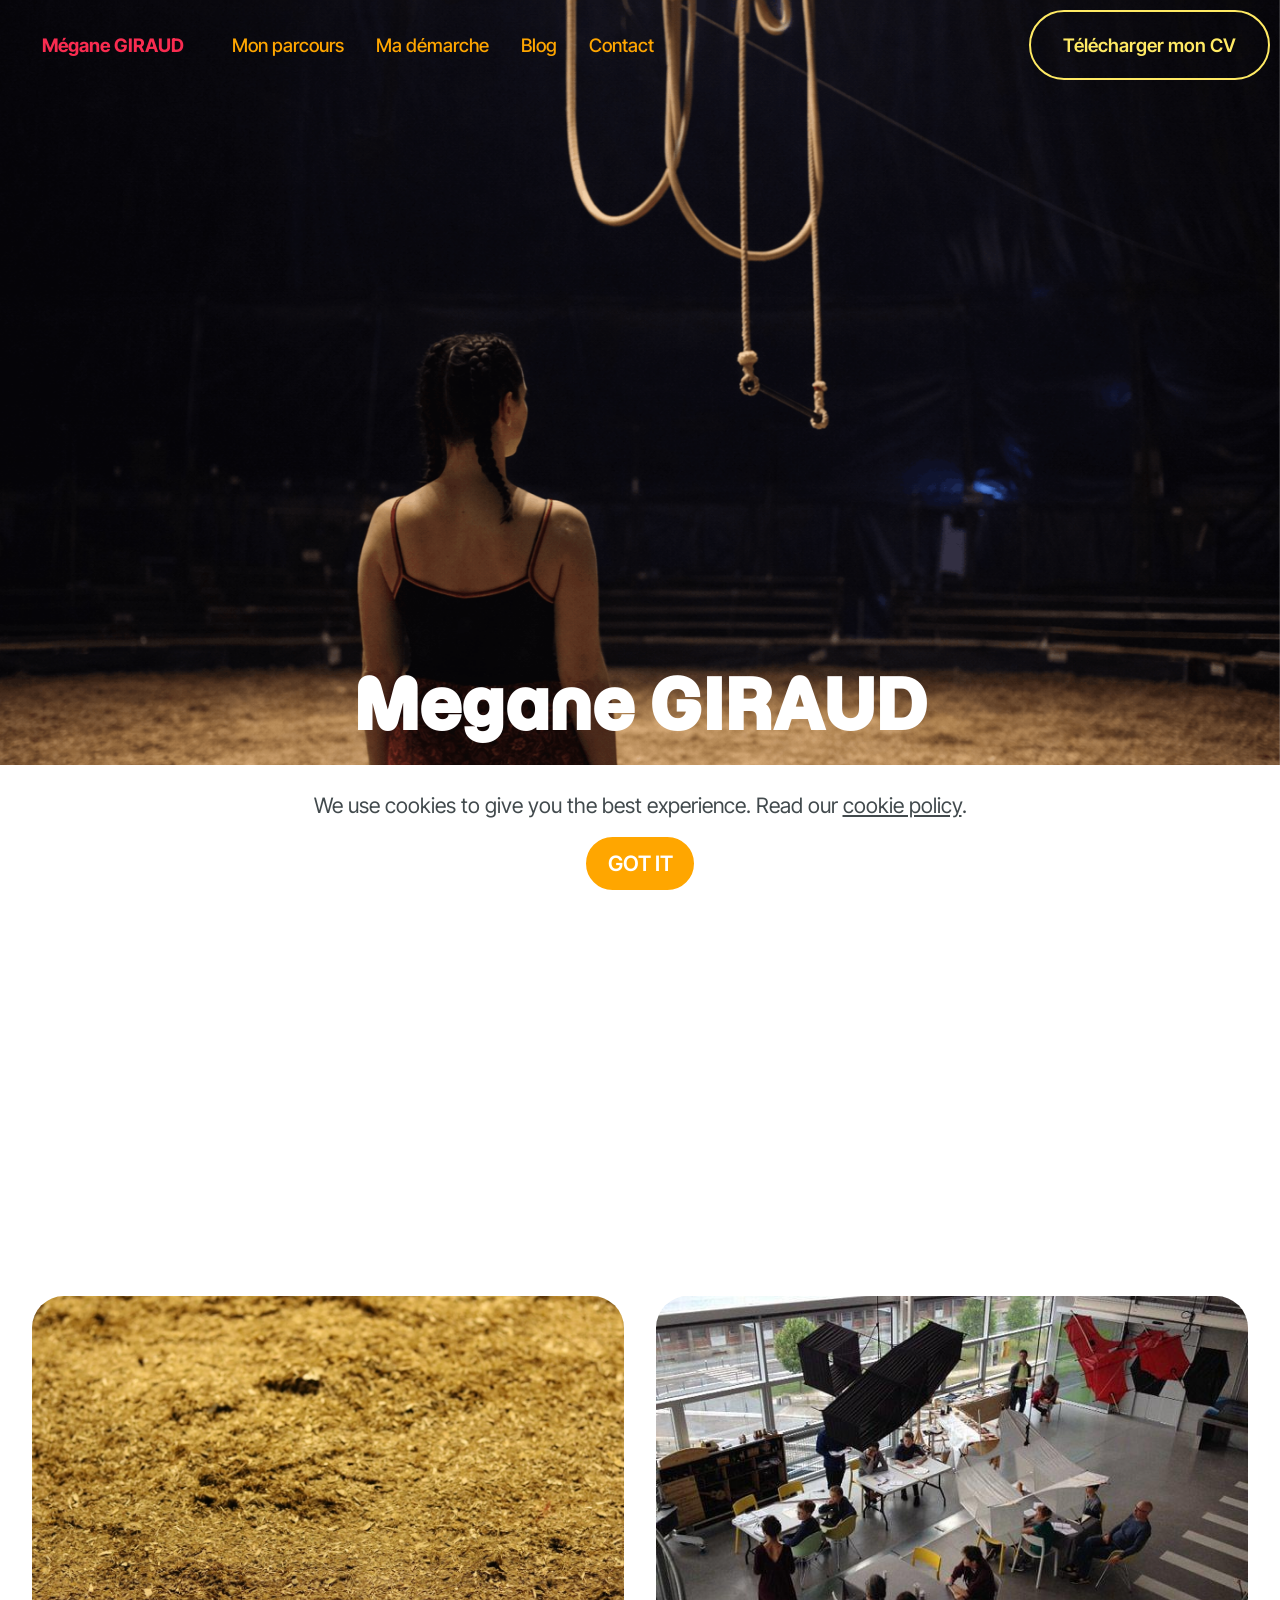
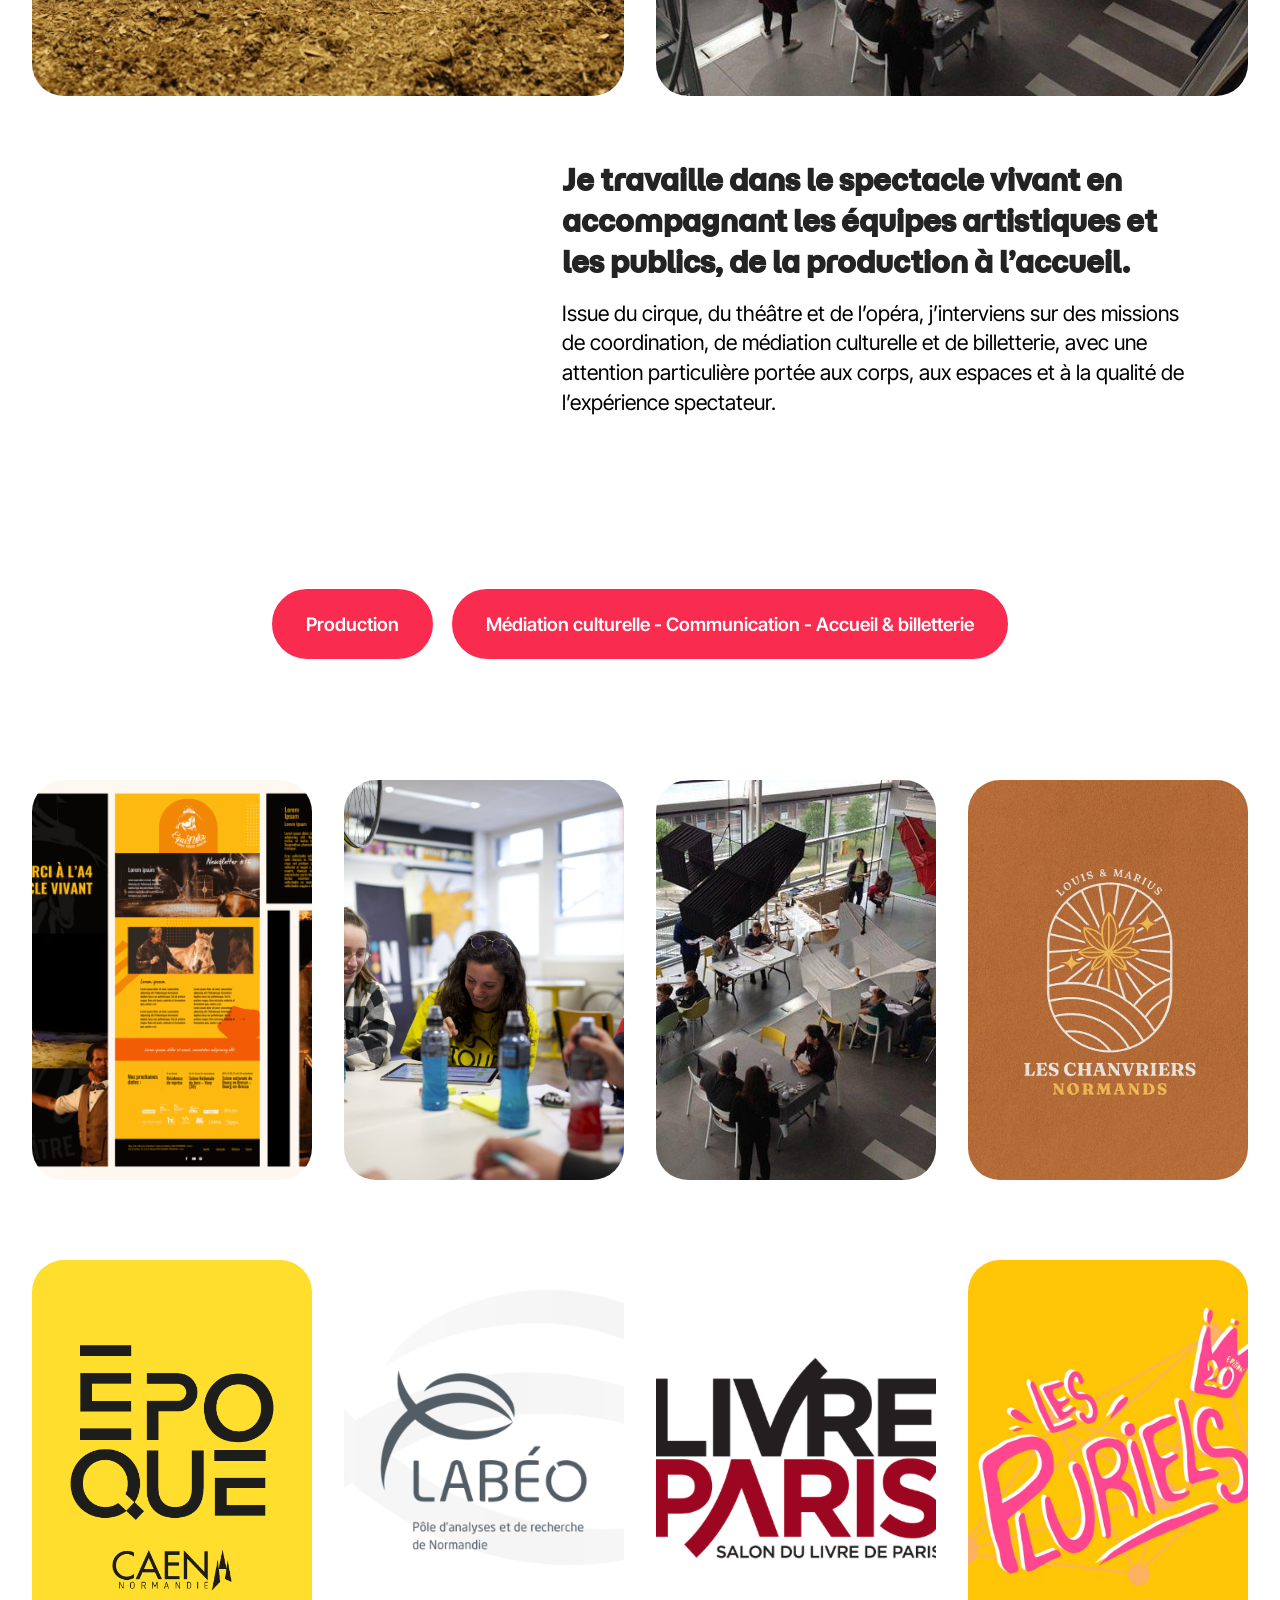
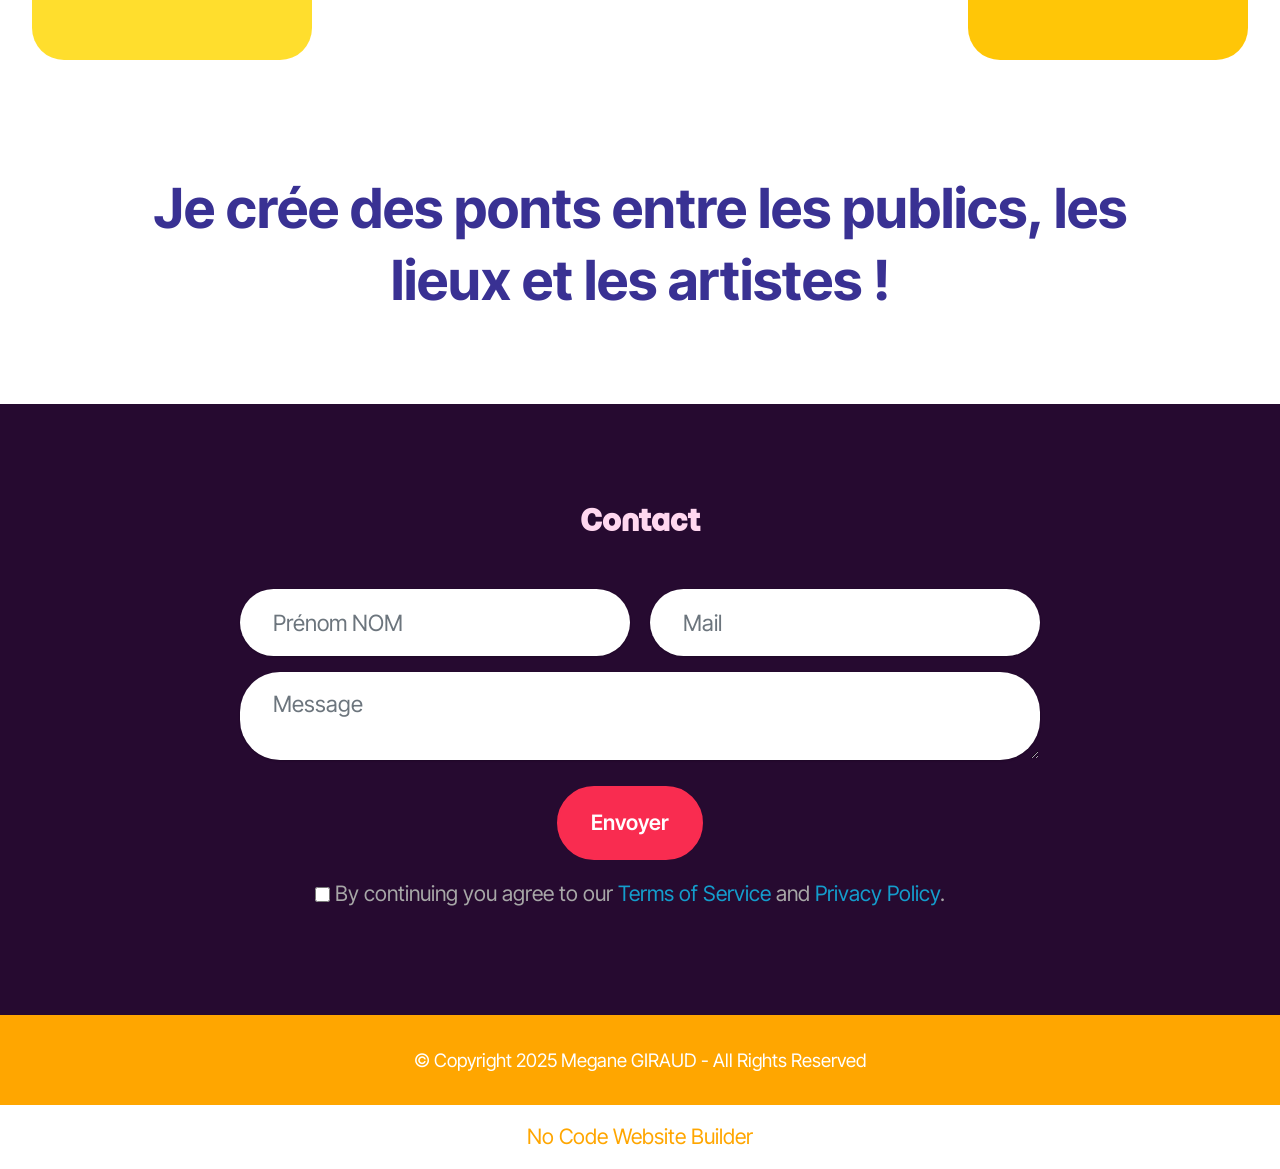
==== index.html @ 99cd446e "create github pages" ====
<!DOCTYPE html>
<html  >
<head>
  <!-- Site made with Mobirise Website Builder v5.9.17, https://mobirise.com -->
  <meta charset="UTF-8">
  <meta http-equiv="X-UA-Compatible" content="IE=edge">
  <meta name="generator" content="Mobirise v5.9.17, mobirise.com">
  <meta name="viewport" content="width=device-width, initial-scale=1, minimum-scale=1">
  <link rel="shortcut icon" href="assets/images/novacosmic-logo-128x128-1.png" type="image/x-icon">
  <meta name="description" content="">
  
  
  <title>Accueil</title>
  <link rel="stylesheet" href="assets/web/assets/mobirise-icons2/mobirise2.css">
  <link rel="stylesheet" href="assets/bootstrap/css/bootstrap.min.css">
  <link rel="stylesheet" href="assets/bootstrap/css/bootstrap-grid.min.css">
  <link rel="stylesheet" href="assets/bootstrap/css/bootstrap-reboot.min.css">
  <link rel="stylesheet" href="assets/parallax/jarallax.css">
  <link rel="stylesheet" href="assets/web/assets/gdpr-plugin/gdpr-styles.css">
  <link rel="stylesheet" href="assets/dropdown/css/style.css">
  <link rel="stylesheet" href="assets/theme/css/style.css">
  <link rel="preload" href="https://fonts.googleapis.com/css?family=Momo+Trust+Display:400&display=swap" as="style" onload="this.onload=null;this.rel='stylesheet'">
  <noscript><link rel="stylesheet" href="https://fonts.googleapis.com/css?family=Momo+Trust+Display:400&display=swap"></noscript>
  <link rel="preload" href="https://fonts.googleapis.com/css?family=Inter+Tight:100,200,300,400,500,600,700,800,900,100i,200i,300i,400i,500i,600i,700i,800i,900i&display=swap" as="style" onload="this.onload=null;this.rel='stylesheet'">
  <noscript><link rel="stylesheet" href="https://fonts.googleapis.com/css?family=Inter+Tight:100,200,300,400,500,600,700,800,900,100i,200i,300i,400i,500i,600i,700i,800i,900i&display=swap"></noscript>
  <link rel="preload" as="style" href="assets/mobirise/css/mbr-additional.css?v=ByBpxG"><link rel="stylesheet" href="assets/mobirise/css/mbr-additional.css?v=ByBpxG" type="text/css">

  
  
  
</head>
<body>
  
  <section data-bs-version="5.1" class="menu menu6 cid-v8RflWAhes" once="menu" id="menu06-1k">
	

	<nav class="navbar navbar-dropdown opacityScroll navbar-fixed-top navbar-expand-lg">
		<div class="container">
			<div class="navbar-brand">
				
				<span class="navbar-caption-wrap"><a class="navbar-caption text-secondary text-primary display-4" href="index.html">Mégane GIRAUD</a></span>
			</div>
			<button class="navbar-toggler" type="button" data-toggle="collapse" data-bs-toggle="collapse" data-target="#navbarSupportedContent" data-bs-target="#navbarSupportedContent" aria-controls="navbarNavAltMarkup" aria-expanded="false" aria-label="Toggle navigation">
				<div class="hamburger">
					<span></span>
					<span></span>
					<span></span>
					<span></span>
				</div>
			</button>
			<div class="collapse navbar-collapse opacityScroll" id="navbarSupportedContent">
				<ul class="navbar-nav nav-dropdown" data-app-modern-menu="true"><li class="nav-item"><a class="nav-link link text-primary display-4" href="page2.html">Mon parcours</a></li>
					<li class="nav-item">
						<a class="nav-link link text-primary display-4" href="page1.html" aria-expanded="false">Ma démarche</a>
					</li><li class="nav-item"><a class="nav-link link text-primary display-4" href="page4.html">Blog</a></li>
					<li class="nav-item">
						<a class="nav-link link text-primary display-4" href="index.html#form02-1c">Contact</a>
					</li></ul>
				
				<div class="navbar-buttons mbr-section-btn"><a class="btn btn-danger-outline display-4" href="assets/files/GIRAUD_MEGANE_CV-_.pdf" target="_blank">Télécharger mon CV</a></div>
			</div>
		</div>
	</nav>
</section>

<section data-bs-version="5.1" class="header16 cid-v2bgPXjnMu mbr-fullscreen mbr-parallax-background" id="header17-0">
  
  
  <div class="container-fluid">
    <div class="row">
      <div class="content-wrap col-12 col-md-12">
        <h1 class="mbr-section-title mbr-fonts-style mbr-white mb-4 display-1">
          <strong><br>Megane GIRAUD</strong></h1>
        
        <p class="mbr-fonts-style mbr-text mbr-white mb-4 display-7">Médiatrice culturelle - Production - Accueil &amp; Billetterie</p>
        
      </div>
    </div>
  </div>
</section>

<section data-bs-version="5.1" class="gallery08 cid-v2boqjBeDU" id="gallery08-1">
  


  <div class="container-fluid gallery-wrapper">

    <div class="ticker-wrap">
      <div class="ticker">
        <div class="ticker__item display-1" data-word="Spectacle vivant">Dream • Create • Inspire
        </div>
      </div>
    </div>

    <div class="ticker-wrap">
      <div class="ticker ticker__center">
        <div class="ticker__item display-1" data-word="Cirque - Danse - Théâtre">From idea to reality • Start small
        </div>
      </div>
    </div>

    <div class="ticker-wrap">
      <div class="ticker ticker__end">
        <div class="ticker__item display-1" data-word="Patrimoine - Livre">Be fearless • Start now!
        </div>
      </div>
    </div>
  </div>
</section>

<section data-bs-version="5.1" class="start article01 cid-v8R1z49Yv1 mbr-fullscreen" id="article01-15">
	

	
	
	<div class="container">
		<div class="row justify-content-center">
			<div class="card col-md-12 col-lg-12">
				<div class="card-wrapper">
					<div class="row">
						<div class="image-wrapper col-12 col-sm-6 justify-content-center">
							<img src="assets/images/img-3951-1256x837.jpg" alt="Mobirise Website Builder">
						</div>
						<div class="image-wrapper col-12 col-sm-6 justify-content-center">
							<img src="assets/images/dome-mediation-numerique-textile-megane-giraud-3-640x480.jpg" alt="Mobirise Website Builder">
						</div>
					</div>

					<div class="card-box align-left mb-3 card-content-text">
						<h4 class="card-title mbr-fonts-style mbr-white mb-0 display-5"><strong>Je travaille dans le spectacle vivant en accompagnant les équipes artistiques et les publics, de la production à l’accueil.</strong></h4>
						<p class="mbr-text mbr-fonts-style mt-3 mb-0 display-7">Issue du cirque, du théâtre et de l’opéra, j’interviens sur des missions de coordination, de médiation culturelle et de billetterie, avec une attention particulière portée aux corps, aux espaces et à la qualité de l’expérience spectateur.</p>
						
					</div>
				</div>
			</div>
		</div>
	</div>
</section>

<section data-bs-version="5.1" class="article16 cid-v8R3oNXGW5" id="article16-19">
    
    <div class="container-fluid">
        <div class="row justify-content-center">
            <div class="col-md-12 col-lg-10">
                <div class="mbr-section-btn align-center"><a class="btn btn-secondary display-4" href="index.html#clients01-8">Production</a>  <a class="btn btn-secondary display-4" href="index.html#clients01-17">Médiation culturelle - Communication - Accueil &amp; billetterie</a></div>
            </div>
        </div>
    </div>
</section>

<section data-bs-version="5.1" class="clients1 cid-v8R2Uajqz5" id="clients01-17">
  

  
  
  <div class="container-fluid">
    <div class="row justify-content-center mb-5">
      
    </div>
    <div class="row justify-content-center">
      <div class="col-sm-6 card col-lg-3">
        <div class="card-wrap card1">
          <div class="content-wrap">
            <div class="mbr-section-btn card-btn align-center"><a class="btn btn-white display-7" href="page2.html#features038-1t">Cie EquiNote</a></div>
          </div>
        </div>
      </div>

      <div class="col-sm-6 card col-lg-3">
        <div class="card-wrap card2">
          <div class="content-wrap">
            <div class="mbr-section-btn card-btn align-center"><a class="btn btn-white display-7" href="page2.html#features038-1t">Nomado - Tsunagaru</a></div>
          </div>
        </div>
      </div>

      <div class="col-sm-6 card col-lg-3">
        <div class="card-wrap card3">
          <div class="content-wrap">
            <div class="mbr-section-btn card-btn align-center"><a class="btn btn-white display-7" href="page2.html#features038-1t">T-shirt - Dôme</a></div>
          </div>
        </div>
      </div>

      <div class="col-sm-6 card col-lg-3">
        <div class="card-wrap card4">
          <div class="content-wrap">
            <div class="mbr-section-btn card-btn align-center"><a class="btn btn-white display-7" href="page3.html#header15-22">Les Chanvriers Normands</a></div>
          </div>
        </div>
      </div>
    </div>
  </div>
</section>

<section data-bs-version="5.1" class="clients1 cid-v8S7GMNAjk" id="clients01-1z">
  

  
  
  <div class="container-fluid">
    <div class="row justify-content-center mb-5">
      
    </div>
    <div class="row justify-content-center">
      <div class="col-sm-6 card col-lg-3">
        <div class="card-wrap card1">
          <div class="content-wrap">
            <div class="mbr-section-btn card-btn align-center"><a class="btn btn-white display-7" href="page3.html">Salon du livre Epoque</a></div>
          </div>
        </div>
      </div>

      <div class="col-sm-6 card col-lg-3">
        <div class="card-wrap card2">
          <div class="content-wrap">
            <div class="mbr-section-btn card-btn align-center"><a class="btn btn-white display-7" href="page3.html#header15-22">LABEO</a></div>
          </div>
        </div>
      </div>

      <div class="col-sm-6 card col-lg-3">
        <div class="card-wrap card3">
          <div class="content-wrap">
            <div class="mbr-section-btn card-btn align-center"><a class="btn btn-white display-7" href="page3.html#header15-22">Livre Paris</a></div>
          </div>
        </div>
      </div>

      <div class="col-sm-6 card col-lg-3">
        <div class="card-wrap card4">
          <div class="content-wrap">
            <div class="mbr-section-btn card-btn align-center"><a class="btn btn-white display-7" href="page2.html#features038-1t">Les Pluriels</a></div>
          </div>
        </div>
      </div>
    </div>
  </div>
</section>

<section data-bs-version="5.1" class="article14 cid-v2br04fzFF" id="article14-a">
    
    <div class="container">
        <div class="row justify-content-center">
            <div class="col-md-12 col-lg-10">
                <h3 class="mbr-section-title mbr-fonts-style display-2">
                    <strong>Je crée des ponts entre les publics, les lieux et les artistes !</strong></h3>
                
            </div>
        </div>
    </div>
</section>

<section data-bs-version="5.1" class="form5 cid-v8R5cuqLW9" id="form02-1c">
    
    
    <div class="container">
        <div class="row justify-content-center">
            <div class="col-12 content-head">
                <div class="mbr-section-head mb-5">
                    <h3 class="mbr-section-title mbr-fonts-style align-center mb-0 display-5">
                        <strong>Contact</strong></h3>
                    
                </div>
            </div>
        </div>
        <div class="row justify-content-center">
            <div class="col-lg-8 mx-auto mbr-form" data-form-type="formoid">
                <form action="https://mobirise.eu/" method="POST" class="mbr-form form-with-styler" data-form-title="Form Name"><input type="hidden" name="email" data-form-email="true" value="EUFzS6//P+Qi9DSxtTiVU1e164kdCQkDAULt6yHuUvsXlSpZD6BOUvwFjZyUn7q7nh1+dpGzL1BXwD99Kp7sonml+Oi9ivQq9ekNvfpphWBVI0xDXO71Ou1/sCcHvUCD.3mhboBy9iUEHsEM/Q2avot+IrSGcRmrYg0SwPEfhRbIkuDMaqVxDo+bMpEtnZiPiBXbdlQBmETIAVkifEG5FeKw7e2QiEQqcNvMswW7nIt2ICJx/MeRRVJl2rWnv/mLb">
                    <div class="row">
                        <div hidden="hidden" data-form-alert="" class="alert alert-success col-12">Votre message s'est envoyé avec succès !</div>
                        <div hidden="hidden" data-form-alert-danger="" class="alert alert-danger col-12">
                            Oops...! some problem!
                        </div>
                    </div>
                    <div class="dragArea row">
                        <div class="col-md col-sm-12 form-group mb-3" data-for="name">
                            <input type="text" name="name" placeholder="Prénom NOM" data-form-field="name" class="form-control" value="" id="name-form02-1c">
                        </div>
                        <div class="col-md col-sm-12 form-group mb-3" data-for="email">
                            <input type="email" name="email" placeholder="Mail" data-form-field="email" class="form-control" value="" id="email-form02-1c">
                        </div>
                        
                        <div class="col-12 form-group mb-3" data-for="textarea">
                            <textarea name="textarea" placeholder="Message" data-form-field="textarea" class="form-control" id="textarea-form02-1c"></textarea>
                        </div>
                        <div class="col-lg-12 col-md-12 col-sm-12 align-center mbr-section-btn"><button type="submit" class="btn btn-secondary display-7">Envoyer</button></div>
                    </div>
                <span class="gdpr-block">
<label>
<span class="textGDPR display-7" style="color: #a7a7a7"><input type="checkbox" name="gdpr" id="gdpr-form02-1c" required="">By continuing you agree to our <a style="color: #149dcc; text-decoration: none;" href="terms.html">Terms of Service</a> and <a style="color: #149dcc; text-decoration: none;" href="policy.html">Privacy Policy</a>.</span>
</label>
</span></form>
            </div>
        </div>
    </div>
</section>

<section data-bs-version="5.1" class="footer4 cid-v8Rfif6iIU" once="footers" id="footer04-1j">

    

    

    <div class="container">
        <div class="media-container-row align-center mbr-white">
            <div class="col-12">
                <p class="mbr-text mb-0 mbr-fonts-style display-4">
                    © Copyright 2025 Megane GIRAUD - All Rights Reserved
                </p>
            </div>
        </div>
    </div>
</section><section class="display-7" style="padding: 0;align-items: center;justify-content: center;flex-wrap: wrap;    align-content: center;display: flex;position: relative;height: 4rem;"><a href="https://mobiri.se/152356" style="flex: 1 1;height: 4rem;position: absolute;width: 100%;z-index: 1;"><img alt="" style="height: 4rem;" src="[data-uri]"></a><p style="margin: 0;text-align: center;" class="display-7">&#8204;</p><a style="z-index:1" href="https://mobirise.com/builder/no-code-website-builder.html">No Code Website Builder</a></section><script src="assets/bootstrap/js/bootstrap.bundle.min.js"></script>  <script src="assets/parallax/jarallax.js"></script>  <script src="assets/web/assets/cookies-alert-plugin/cookies-alert-core.js"></script>  <script src="assets/web/assets/cookies-alert-plugin/cookies-alert-script.js"></script>  <script src="assets/smoothscroll/smooth-scroll.js"></script>  <script src="assets/ytplayer/index.js"></script>  <script src="assets/dropdown/js/navbar-dropdown.js"></script>  <script src="assets/theme/js/script.js"></script>  <script src="assets/formoid/formoid.min.js"></script>  
  
  
<input name="cookieData" type="hidden" data-cookie-cookiesAlertType='false' data-cookie-customDialogSelector='null' data-cookie-colorText='#424a4d' data-cookie-colorBg='rgb(255, 255, 255)' data-cookie-opacityOverlay='0' data-cookie-bgOpacity='100' data-cookie-textButton='GOT IT' data-cookie-rejectText='REJECT' data-cookie-colorButton='#ffa600' data-cookie-rejectColor='#ffffff' data-cookie-colorLink='#424a4d' data-cookie-underlineLink='true' data-cookie-text="We use cookies to give you the best experience. Read our <a href='privacy.html'>cookie policy</a>.">
  </body>
</html>
---- assets/web/assets/mobirise-icons2/mobirise2.css ----
@font-face {
  font-family: 'Moririse2';
  font-display: swap;
  src:  url('mobirise2.eot?f2bix4');
  src:  url('mobirise2.eot?f2bix4#iefix') format('embedded-opentype'),
    url('mobirise2.ttf?f2bix4') format('truetype'),
    url('mobirise2.woff?f2bix4') format('woff'),
    url('mobirise2.svg?f2bix4#mobirise2') format('svg');
  font-weight: normal;
  font-style: normal;
}

[class^="mobi-"], [class*=" mobi-"] {
  /* use !important to prevent issues with browser extensions that change fonts */
  font-family: 'Moririse2' !important;
  speak: none;
  font-style: normal;
  font-weight: normal;
  font-variant: normal;
  text-transform: none;
  line-height: 1;

  /* Better Font Rendering =========== */
  -webkit-font-smoothing: antialiased;
  -moz-osx-font-smoothing: grayscale;
}

.mobi-mbri-add-submenu:before {
  content: "\e900";
}
.mobi-mbri-alert:before {
  content: "\e901";
}
.mobi-mbri-align-center:before {
  content: "\e902";
}
.mobi-mbri-align-justify:before {
  content: "\e903";
}
.mobi-mbri-align-left:before {
  content: "\e904";
}
.mobi-mbri-align-right:before {
  content: "\e905";
}
.mobi-mbri-android:before {
  content: "\e906";
}
.mobi-mbri-apple:before {
  content: "\e907";
}
.mobi-mbri-arrow-down:before {
  content: "\e908";
}
.mobi-mbri-arrow-next:before {
  content: "\e909";
}
.mobi-mbri-arrow-prev:before {
  content: "\e90a";
}
.mobi-mbri-arrow-up:before {
  content: "\e90b";
}
.mobi-mbri-bold:before {
  content: "\e90c";
}
.mobi-mbri-bookmark:before {
  content: "\e90d";
}
.mobi-mbri-bootstrap:before {
  content: "\e90e";
}
.mobi-mbri-briefcase:before {
  content: "\e90f";
}
.mobi-mbri-browse:before {
  content: "\e910";
}
.mobi-mbri-bulleted-list:before {
  content: "\e911";
}
.mobi-mbri-calendar:before {
  content: "\e912";
}
.mobi-mbri-camera:before {
  content: "\e913";
}
.mobi-mbri-cart-add:before {
  content: "\e914";
}
.mobi-mbri-cart-full:before {
  content: "\e915";
}
.mobi-mbri-cash:before {
  content: "\e916";
}
.mobi-mbri-change-style:before {
  content: "\e917";
}
.mobi-mbri-chat:before {
  content: "\e918";
}
.mobi-mbri-clock:before {
  content: "\e919";
}
.mobi-mbri-close:before {
  content: "\e91a";
}
.mobi-mbri-cloud:before {
  content: "\e91b";
}
.mobi-mbri-code:before {
  content: "\e91c";
}
.mobi-mbri-contact-form:before {
  content: "\e91d";
}
.mobi-mbri-credit-card:before {
  content: "\e91e";
}
.mobi-mbri-cursor-click:before {
  content: "\e91f";
}
.mobi-mbri-cust-feedback:before {
  content: "\e920";
}
.mobi-mbri-database:before {
  content: "\e921";
}
.mobi-mbri-delivery:before {
  content: "\e922";
}
.mobi-mbri-desktop:before {
  content: "\e923";
}
.mobi-mbri-devices:before {
  content: "\e924";
}
.mobi-mbri-down:before {
  content: "\e925";
}
.mobi-mbri-download-2:before {
  content: "\e926";
}
.mobi-mbri-download:before {
  content: "\e927";
}
.mobi-mbri-drag-n-drop-2:before {
  content: "\e928";
}
.mobi-mbri-drag-n-drop:before {
  content: "\e929";
}
.mobi-mbri-edit-2:before {
  content: "\e92a";
}
.mobi-mbri-edit:before {
  content: "\e92b";
}
.mobi-mbri-error:before {
  content: "\e92c";
}
.mobi-mbri-extension:before {
  content: "\e92d";
}
.mobi-mbri-features:before {
  content: "\e92e";
}
.mobi-mbri-file:before {
  content: "\e92f";
}
.mobi-mbri-flag:before {
  content: "\e930";
}
.mobi-mbri-folder:before {
  content: "\e931";
}
.mobi-mbri-gift:before {
  content: "\e932";
}
.mobi-mbri-github:before {
  content: "\e933";
}
.mobi-mbri-globe-2:before {
  content: "\e934";
}
.mobi-mbri-globe:before {
  content: "\e935";
}
.mobi-mbri-growing-chart:before {
  content: "\e936";
}
.mobi-mbri-hearth:before {
  content: "\e937";
}
.mobi-mbri-help:before {
  content: "\e938";
}
.mobi-mbri-home:before {
  content: "\e939";
}
.mobi-mbri-hot-cup:before {
  content: "\e93a";
}
.mobi-mbri-idea:before {
  content: "\e93b";
}
.mobi-mbri-image-gallery:before {
  content: "\e93c";
}
.mobi-mbri-image-slider:before {
  content: "\e93d";
}
.mobi-mbri-info:before {
  content: "\e93e";
}
.mobi-mbri-italic:before {
  content: "\e93f";
}
.mobi-mbri-key:before {
  content: "\e940";
}
.mobi-mbri-laptop:before {
  content: "\e941";
}
.mobi-mbri-layers:before {
  content: "\e942";
}
.mobi-mbri-left-right:before {
  content: "\e943";
}
.mobi-mbri-left:before {
  content: "\e944";
}
.mobi-mbri-letter:before {
  content: "\e945";
}
.mobi-mbri-like:before {
  content: "\e946";
}
.mobi-mbri-link:before {
  content: "\e947";
}
.mobi-mbri-lock:before {
  content: "\e948";
}
.mobi-mbri-login:before {
  content: "\e949";
}
.mobi-mbri-logout:before {
  content: "\e94a";
}
.mobi-mbri-magic-stick:before {
  content: "\e94b";
}
.mobi-mbri-map-pin:before {
  content: "\e94c";
}
.mobi-mbri-menu:before {
  content: "\e94d";
}
.mobi-mbri-mobile-2:before {
  content: "\e94e";
}
.mobi-mbri-mobile-horizontal:before {
  content: "\e94f";
}
.mobi-mbri-mobile:before {
  content: "\e950";
}
.mobi-mbri-mobirise:before {
  content: "\e951";
}
.mobi-mbri-more-horizontal:before {
  content: "\e952";
}
.mobi-mbri-more-vertical:before {
  content: "\e953";
}
.mobi-mbri-music:before {
  content: "\e954";
}
.mobi-mbri-new-file:before {
  content: "\e955";
}
.mobi-mbri-numbered-list:before {
  content: "\e956";
}
.mobi-mbri-opened-folder:before {
  content: "\e957";
}
.mobi-mbri-pages:before {
  content: "\e958";
}
.mobi-mbri-paper-plane:before {
  content: "\e959";
}
.mobi-mbri-paperclip:before {
  content: "\e95a";
}
.mobi-mbri-phone:before {
  content: "\e95b";
}
.mobi-mbri-photo:before {
  content: "\e95c";
}
.mobi-mbri-photos:before {
  content: "\e95d";
}
.mobi-mbri-pin:before {
  content: "\e95e";
}
.mobi-mbri-play:before {
  content: "\e95f";
}
.mobi-mbri-plus:before {
  content: "\e960";
}
.mobi-mbri-preview:before {
  content: "\e961";
}
.mobi-mbri-print:before {
  content: "\e962";
}
.mobi-mbri-protect:before {
  content: "\e963";
}
.mobi-mbri-question:before {
  content: "\e964";
}
.mobi-mbri-quote-left:before {
  content: "\e965";
}
.mobi-mbri-quote-right:before {
  content: "\e966";
}
.mobi-mbri-redo:before {
  content: "\e967";
}
.mobi-mbri-refresh:before {
  content: "\e968";
}
.mobi-mbri-responsive-2:before {
  content: "\e969";
}
.mobi-mbri-responsive:before {
  content: "\e96a";
}
.mobi-mbri-right:before {
  content: "\e96b";
}
.mobi-mbri-rocket:before {
  content: "\e96c";
}
.mobi-mbri-sad-face:before {
  content: "\e96d";
}
.mobi-mbri-sale:before {
  content: "\e96e";
}
.mobi-mbri-save:before {
  content: "\e96f";
}
.mobi-mbri-search:before {
  content: "\e970";
}
.mobi-mbri-setting-2:before {
  content: "\e971";
}
.mobi-mbri-setting-3:before {
  content: "\e972";
}
.mobi-mbri-setting:before {
  content: "\e973";
}
.mobi-mbri-share:before {
  content: "\e974";
}
.mobi-mbri-shopping-bag:before {
  content: "\e975";
}
.mobi-mbri-shopping-basket:before {
  content: "\e976";
}
.mobi-mbri-shopping-cart:before {
  content: "\e977";
}
.mobi-mbri-sites:before {
  content: "\e978";
}
.mobi-mbri-smile-face:before {
  content: "\e979";
}
.mobi-mbri-speed:before {
  content: "\e97a";
}
.mobi-mbri-star:before {
  content: "\e97b";
}
.mobi-mbri-success:before {
  content: "\e97c";
}
.mobi-mbri-sun:before {
  content: "\e97d";
}
.mobi-mbri-sun2:before {
  content: "\e97e";
}
.mobi-mbri-tablet-vertical:before {
  content: "\e97f";
}
.mobi-mbri-tablet:before {
  content: "\e980";
}
.mobi-mbri-target:before {
  content: "\e981";
}
.mobi-mbri-timer:before {
  content: "\e982";
}
.mobi-mbri-to-ftp:before {
  content: "\e983";
}
.mobi-mbri-to-local-drive:before {
  content: "\e984";
}
.mobi-mbri-touch-swipe:before {
  content: "\e985";
}
.mobi-mbri-touch:before {
  content: "\e986";
}
.mobi-mbri-trash:before {
  content: "\e987";
}
.mobi-mbri-underline:before {
  content: "\e988";
}
.mobi-mbri-undo:before {
  content: "\e989";
}
.mobi-mbri-unlink:before {
  content: "\e98a";
}
.mobi-mbri-unlock:before {
  content: "\e98b";
}
.mobi-mbri-up-down:before {
  content: "\e98c";
}
.mobi-mbri-up:before {
  content: "\e98d";
}
.mobi-mbri-update:before {
  content: "\e98e";
}
.mobi-mbri-upload-2:before {
  content: "\e98f";
}
.mobi-mbri-upload:before {
  content: "\e990";
}
.mobi-mbri-user-2:before {
  content: "\e991";
}
.mobi-mbri-user:before {
  content: "\e992";
}
.mobi-mbri-users:before {
  content: "\e993";
}
.mobi-mbri-video-play:before {
  content: "\e994";
}
.mobi-mbri-video:before {
  content: "\e995";
}
.mobi-mbri-watch:before {
  content: "\e996";
}
.mobi-mbri-website-theme-2:before {
  content: "\e997";
}
.mobi-mbri-website-theme:before {
  content: "\e998";
}
.mobi-mbri-wifi:before {
  content: "\e999";
}
.mobi-mbri-windows:before {
  content: "\e99a";
}
.mobi-mbri-zoom-in:before {
  content: "\e99b";
}
.mobi-mbri-zoom-out:before {
  content: "\e99c";
}
---- assets/parallax/jarallax.css ----
.jarallax {
    position: relative;
    z-index: 0;
}
.jarallax > .jarallax-img {
    position: absolute;
    object-fit: cover;
    /* support for plugin https://github.com/bfred-it/object-fit-images */
    font-family: 'object-fit: cover;';
    top: 0;
    left: 0;
    width: 100%;
    height: 100%;
    z-index: -1;
}
---- assets/web/assets/gdpr-plugin/gdpr-styles.css ----
.gdpr-block {
    padding: 10px;
    font-size: 14px;
    display: block;
    width: 100%;
    text-align: center;
}
.gdpr-block.covert {
	display: none;
}
.textGDPR {
    position: relative;
}
.gdpr-block label span.textGDPR input[name='gdpr']{
    width: 15px;
    height: 15px;
    margin: 0;
    position: absolute;
    top: 3px;
    left: -20px;
}
.gdpr-block label {
    color: #a7a7a7;
    vertical-align: middle;
    user-select: none;
    margin-bottom: 0;
}
---- assets/dropdown/css/style.css ----
.navbar-dropdown {
  left: 0;
  padding: 0;
  position: absolute;
  right: 0;
  top: 0;
  transition: all 0.45s ease;
  z-index: 1030;
  background: #282828; }
  .navbar-dropdown .navbar-logo {
    margin-right: 0.8rem;
    transition: margin 0.3s ease-in-out;
    vertical-align: middle; }
    .navbar-dropdown .navbar-logo img {
      height: 3.125rem;
      transition: all 0.3s ease-in-out; }
    .navbar-dropdown .navbar-logo.mbr-iconfont {
      font-size: 3.125rem;
      line-height: 3.125rem; }
  .navbar-dropdown .navbar-caption {
    font-weight: 700;
    white-space: normal;
    vertical-align: -4px;
    line-height: 3.125rem !important; }
    .navbar-dropdown .navbar-caption, .navbar-dropdown .navbar-caption:hover {
      color: inherit;
      text-decoration: none; }
  .navbar-dropdown .mbr-iconfont + .navbar-caption {
    vertical-align: -1px; }
  .navbar-dropdown.navbar-fixed-top {
    position: fixed; }
  .navbar-dropdown .navbar-brand span {
    vertical-align: -4px; }
  .navbar-dropdown.bg-color.transparent {
    background: none; }
  .navbar-dropdown.navbar-short .navbar-brand {
    padding: 0.625rem 0; }
    .navbar-dropdown.navbar-short .navbar-brand span {
      vertical-align: -1px; }
  .navbar-dropdown.navbar-short .navbar-caption {
    line-height: 2.375rem !important;
    vertical-align: -2px; }
  .navbar-dropdown.navbar-short .navbar-logo {
    margin-right: 0.5rem; }
    .navbar-dropdown.navbar-short .navbar-logo img {
      height: 2.375rem; }
    .navbar-dropdown.navbar-short .navbar-logo.mbr-iconfont {
      font-size: 2.375rem;
      line-height: 2.375rem; }
  .navbar-dropdown.navbar-short .mbr-table-cell {
    height: 3.625rem; }
  .navbar-dropdown .navbar-close {
    left: 0.6875rem;
    position: fixed;
    top: 0.75rem;
    z-index: 1000; }
  .navbar-dropdown .hamburger-icon {
    content: "";
    display: inline-block;
    vertical-align: middle;
    width: 16px;
    -webkit-box-shadow: 0 -6px 0 1px #282828,0 0 0 1px #282828,0 6px 0 1px #282828;
    -moz-box-shadow: 0 -6px 0 1px #282828,0 0 0 1px #282828,0 6px 0 1px #282828;
    box-shadow: 0 -6px 0 1px #282828,0 0 0 1px #282828,0 6px 0 1px #282828; }

.dropdown-menu .dropdown-toggle[data-toggle="dropdown-submenu"]::after {
  border-bottom: 0.35em solid transparent;
  border-left: 0.35em solid;
  border-right: 0;
  border-top: 0.35em solid transparent;
  margin-left: 0.3rem; }

.dropdown-menu .dropdown-item:focus {
  outline: 0; }

.nav-dropdown {
  font-size: 0.75rem;
  font-weight: 500;
  height: auto !important; }
  .nav-dropdown .nav-btn {
    padding-left: 1rem; }
  .nav-dropdown .link {
    margin: .667em 1.667em;
    font-weight: 500;
    padding: 0;
    transition: color .2s ease-in-out; }
    .nav-dropdown .link.dropdown-toggle {
      margin-right: 2.583em; }
      .nav-dropdown .link.dropdown-toggle::after {
        margin-left: .25rem;
        border-top: 0.35em solid;
        border-right: 0.35em solid transparent;
        border-left: 0.35em solid transparent;
        border-bottom: 0; }
      .nav-dropdown .link.dropdown-toggle[aria-expanded="true"] {
        margin: 0;
        padding: 0.667em 3.263em  0.667em 1.667em; }
  .nav-dropdown .link::after,
  .nav-dropdown .dropdown-item::after {
    color: inherit; }
  .nav-dropdown .btn {
    font-size: 0.75rem;
    font-weight: 700;
    letter-spacing: 0;
    margin-bottom: 0;
    padding-left: 1.25rem;
    padding-right: 1.25rem; }
  .nav-dropdown .dropdown-menu {
    border-radius: 0;
    border: 0;
    left: 0;
    margin: 0;
    padding-bottom: 1.25rem;
    padding-top: 1.25rem;
    position: relative; }
  .nav-dropdown .dropdown-submenu {
    margin-left: 0.125rem;
    top: 0; }
  .nav-dropdown .dropdown-item {
    font-weight: 500;
    line-height: 2;
    padding: 0.3846em 4.615em 0.3846em 1.5385em;
    position: relative;
    transition: color .2s ease-in-out, background-color .2s ease-in-out; }
    .nav-dropdown .dropdown-item::after {
      margin-top: -0.3077em;
      position: absolute;
      right: 1.1538em;
      top: 50%; }
    .nav-dropdown .dropdown-item:focus, .nav-dropdown .dropdown-item:hover {
      background: none; }

@media (max-width: 767px) {
  .nav-dropdown.navbar-toggleable-sm {
    bottom: 0;
    display: none;
    left: 0;
    overflow-x: hidden;
    position: fixed;
    top: 0;
    transform: translateX(-100%);
    -ms-transform: translateX(-100%);
    -webkit-transform: translateX(-100%);
    width: 18.75rem;
    z-index: 999; } }
.nav-dropdown.navbar-toggleable-xl {
  bottom: 0;
  display: none;
  left: 0;
  overflow-x: hidden;
  position: fixed;
  top: 0;
  transform: translateX(-100%);
  -ms-transform: translateX(-100%);
  -webkit-transform: translateX(-100%);
  width: 18.75rem;
  z-index: 999; }

.nav-dropdown-sm {
  display: block !important;
  overflow-x: hidden;
  overflow: auto;
  padding-top: 3.875rem; }
  .nav-dropdown-sm::after {
    content: "";
    display: block;
    height: 3rem;
    width: 100%; }
  .nav-dropdown-sm.collapse.in ~ .navbar-close {
    display: block !important; }
  .nav-dropdown-sm.collapsing, .nav-dropdown-sm.collapse.in {
    transform: translateX(0);
    -ms-transform: translateX(0);
    -webkit-transform: translateX(0);
    transition: all 0.25s ease-out;
    -webkit-transition: all 0.25s ease-out;
    background: #282828; }
  .nav-dropdown-sm.collapsing[aria-expanded="false"] {
    transform: translateX(-100%);
    -ms-transform: translateX(-100%);
    -webkit-transform: translateX(-100%); }
  .nav-dropdown-sm .nav-item {
    display: block;
    margin-left: 0 !important;
    padding-left: 0; }
  .nav-dropdown-sm .link,
  .nav-dropdown-sm .dropdown-item {
    border-top: 1px dotted rgba(255, 255, 255, 0.1);
    font-size: 0.8125rem;
    line-height: 1.6;
    margin: 0 !important;
    padding: 0.875rem 2.4rem 0.875rem 1.5625rem !important;
    position: relative;
    white-space: normal; }
    .nav-dropdown-sm .link:focus, .nav-dropdown-sm .link:hover,
    .nav-dropdown-sm .dropdown-item:focus,
    .nav-dropdown-sm .dropdown-item:hover {
      background: rgba(0, 0, 0, 0.2) !important;
      color: #c0a375; }
  .nav-dropdown-sm .nav-btn {
    position: relative;
    padding: 1.5625rem 1.5625rem 0 1.5625rem; }
    .nav-dropdown-sm .nav-btn::before {
      border-top: 1px dotted rgba(255, 255, 255, 0.1);
      content: "";
      left: 0;
      position: absolute;
      top: 0;
      width: 100%; }
    .nav-dropdown-sm .nav-btn + .nav-btn {
      padding-top: 0.625rem; }
      .nav-dropdown-sm .nav-btn + .nav-btn::before {
        display: none; }
  .nav-dropdown-sm .btn {
    padding: 0.625rem 0; }
  .nav-dropdown-sm .dropdown-toggle[data-toggle="dropdown-submenu"]::after {
    margin-left: .25rem;
    border-top: 0.35em solid;
    border-right: 0.35em solid transparent;
    border-left: 0.35em solid transparent;
    border-bottom: 0; }
  .nav-dropdown-sm .dropdown-toggle[data-toggle="dropdown-submenu"][aria-expanded="true"]::after {
    border-top: 0;
    border-right: 0.35em solid transparent;
    border-left: 0.35em solid transparent;
    border-bottom: 0.35em solid; }
  .nav-dropdown-sm .dropdown-menu {
    margin: 0;
    padding: 0;
    position: relative;
    top: 0;
    left: 0;
    width: 100%;
    border: 0;
    float: none;
    border-radius: 0;
    background: none; }
  .nav-dropdown-sm .dropdown-submenu {
    left: 100%;
    margin-left: 0.125rem;
    margin-top: -1.25rem;
    top: 0; }

.navbar-toggleable-sm .nav-dropdown .dropdown-menu {
  position: absolute; }

.navbar-toggleable-sm .nav-dropdown .dropdown-submenu {
  left: 100%;
  margin-left: 0.125rem;
  margin-top: -1.25rem;
  top: 0; }

.navbar-toggleable-sm.opened .nav-dropdown .dropdown-menu {
  position: relative; }

.navbar-toggleable-sm.opened .nav-dropdown .dropdown-submenu {
  left: 0;
  margin-left: 00rem;
  margin-top: 0rem;
  top: 0; }

.is-builder .nav-dropdown.collapsing {
  transition: none !important; }
---- assets/theme/css/style.css ----
@charset "UTF-8";
section {
  background-color: #ffffff;
}

body {
  font-style: normal;
  line-height: 1.5;
  font-weight: 400;
  color: #232323;
  position: relative;
}

button {
  background-color: transparent;
  border-color: transparent;
}

.embla__button,
.carousel-control {
  background-color: #edefea !important;
  opacity: 0.8 !important;
  color: #464845 !important;
  border-color: #edefea !important;
}

.carousel .close,
.modalWindow .close {
  background-color: #edefea !important;
  color: #464845 !important;
  border-color: #edefea !important;
  opacity: 0.8 !important;
}

.carousel .close:hover,
.modalWindow .close:hover {
  opacity: 1 !important;
}

.carousel-indicators li {
  background-color: #edefea !important;
  border: 2px solid #464845 !important;
}

.carousel-indicators li:hover,
.carousel-indicators li:active {
  opacity: 0.8 !important;
}

.embla__button:hover,
.carousel-control:hover {
  background-color: #edefea !important;
  opacity: 1 !important;
}

.modalWindow-video-container {
  height: 80%;
}

section,
.container,
.container-fluid {
  position: relative;
  word-wrap: break-word;
}

a.mbr-iconfont:hover {
  text-decoration: none;
}

.article .lead p,
.article .lead ul,
.article .lead ol,
.article .lead pre,
.article .lead blockquote {
  margin-bottom: 0;
}

a {
  font-style: normal;
  font-weight: 400;
  cursor: pointer;
}
a, a:hover {
  text-decoration: none;
}

.mbr-section-title {
  font-style: normal;
  line-height: 1.3;
}

.mbr-section-subtitle {
  line-height: 1.3;
}

.mbr-text {
  font-style: normal;
  line-height: 1.7;
}

h1,
h2,
h3,
h4,
h5,
h6,
.display-1,
.display-2,
.display-4,
.display-5,
.display-7,
span,
p,
a {
  line-height: 1;
  word-break: break-word;
  word-wrap: break-word;
  font-weight: 400;
}

b,
strong {
  font-weight: bold;
}

input:-webkit-autofill, input:-webkit-autofill:hover, input:-webkit-autofill:focus, input:-webkit-autofill:active {
  transition-delay: 9999s;
  -webkit-transition-property: background-color, color;
  transition-property: background-color, color;
}

textarea[type=hidden] {
  display: none;
}

section {
  background-position: 50% 50%;
  background-repeat: no-repeat;
  background-size: cover;
}
section .mbr-background-video,
section .mbr-background-video-preview {
  position: absolute;
  bottom: 0;
  left: 0;
  right: 0;
  top: 0;
}

.hidden {
  visibility: hidden;
}

.mbr-z-index20 {
  z-index: 20;
}

/*! Base colors */
.mbr-white {
  color: #ffffff;
}

.mbr-black {
  color: #111111;
}

.mbr-bg-white {
  background-color: #ffffff;
}

.mbr-bg-black {
  background-color: #000000;
}

/*! Text-aligns */
.align-left {
  text-align: left;
}

.align-center {
  text-align: center;
}

.align-right {
  text-align: right;
}

/*! Font-weight  */
.mbr-light {
  font-weight: 300;
}

.mbr-regular {
  font-weight: 400;
}

.mbr-semibold {
  font-weight: 500;
}

.mbr-bold {
  font-weight: 700;
}

/*! Media  */
.media-content {
  flex-basis: 100%;
}

.media-container-row {
  display: flex;
  flex-direction: row;
  flex-wrap: wrap;
  justify-content: center;
  align-content: center;
  align-items: start;
}
.media-container-row .media-size-item {
  width: 400px;
}

.media-container-column {
  display: flex;
  flex-direction: column;
  flex-wrap: wrap;
  justify-content: center;
  align-content: center;
  align-items: stretch;
}
.media-container-column > * {
  width: 100%;
}

@media (min-width: 992px) {
  .media-container-row {
    flex-wrap: nowrap;
  }
}
figure {
  margin-bottom: 0;
  overflow: hidden;
}

figure[mbr-media-size] {
  transition: width 0.1s;
}

img,
iframe {
  display: block;
  width: 100%;
}

.card {
  background-color: transparent;
  border: none;
}

.card-box {
  width: 100%;
}

.card-img {
  text-align: center;
  flex-shrink: 0;
  -webkit-flex-shrink: 0;
}

.media {
  max-width: 100%;
  margin: 0 auto;
}

.mbr-figure {
  align-self: center;
}

.media-container > div {
  max-width: 100%;
}

.mbr-figure img,
.card-img img {
  width: 100%;
}

@media (max-width: 991px) {
  .media-size-item {
    width: auto !important;
  }
  .media {
    width: auto;
  }
  .mbr-figure {
    width: 100% !important;
  }
}
/*! Buttons */
.mbr-section-btn {
  margin-left: -0.6rem;
  margin-right: -0.6rem;
  font-size: 0;
}

.btn {
  font-weight: 600;
  border-width: 1px;
  font-style: normal;
  margin: 0.6rem 0.6rem;
  white-space: normal;
  transition: all 0.2s ease-in-out;
  display: inline-flex;
  align-items: center;
  justify-content: center;
  word-break: break-word;
}

.btn-sm {
  font-weight: 600;
  letter-spacing: 0px;
  transition: all 0.3s ease-in-out;
}

.btn-md {
  font-weight: 600;
  letter-spacing: 0px;
  transition: all 0.3s ease-in-out;
}

.btn-lg {
  font-weight: 600;
  letter-spacing: 0px;
  transition: all 0.3s ease-in-out;
}

.btn-form {
  margin: 0;
}
.btn-form:hover {
  cursor: pointer;
}

nav .mbr-section-btn {
  margin-left: 0rem;
  margin-right: 0rem;
}

/*! Btn icon margin */
.btn .mbr-iconfont,
.btn.btn-sm .mbr-iconfont {
  order: 1;
  cursor: pointer;
  margin-left: 0.5rem;
  vertical-align: sub;
}

.btn.btn-md .mbr-iconfont,
.btn.btn-md .mbr-iconfont {
  margin-left: 0.8rem;
}

.mbr-regular {
  font-weight: 400;
}

.mbr-semibold {
  font-weight: 500;
}

.mbr-bold {
  font-weight: 700;
}

[type=submit] {
  -webkit-appearance: none;
}

/*! Full-screen */
.mbr-fullscreen .mbr-overlay {
  min-height: 100vh;
}

.mbr-fullscreen {
  display: flex;
  display: -moz-flex;
  display: -ms-flex;
  display: -o-flex;
  align-items: center;
  min-height: 100vh;
  padding-top: 3rem;
  padding-bottom: 3rem;
}

/*! Map */
.map {
  height: 25rem;
  position: relative;
}
.map iframe {
  width: 100%;
  height: 100%;
}

/*! Scroll to top arrow */
.mbr-arrow-up {
  bottom: 25px;
  right: 90px;
  position: fixed;
  text-align: right;
  z-index: 5000;
  color: #ffffff;
  font-size: 22px;
}

.mbr-arrow-up a {
  background: rgba(0, 0, 0, 0.2);
  border-radius: 50%;
  color: #fff;
  display: inline-block;
  height: 60px;
  width: 60px;
  border: 2px solid #fff;
  outline-style: none !important;
  position: relative;
  text-decoration: none;
  transition: all 0.3s ease-in-out;
  cursor: pointer;
  text-align: center;
}
.mbr-arrow-up a:hover {
  background-color: rgba(0, 0, 0, 0.4);
}
.mbr-arrow-up a i {
  line-height: 60px;
}

.mbr-arrow-up-icon {
  display: block;
  color: #fff;
}

.mbr-arrow-up-icon::before {
  content: "›";
  display: inline-block;
  font-family: serif;
  font-size: 22px;
  line-height: 1;
  font-style: normal;
  position: relative;
  top: 6px;
  left: -4px;
  transform: rotate(-90deg);
}

/*! Arrow Down */
.mbr-arrow {
  position: absolute;
  bottom: 45px;
  left: 50%;
  width: 60px;
  height: 60px;
  cursor: pointer;
  background-color: rgba(80, 80, 80, 0.5);
  border-radius: 50%;
  transform: translateX(-50%);
}
@media (max-width: 767px) {
  .mbr-arrow {
    display: none;
  }
}
.mbr-arrow > a {
  display: inline-block;
  text-decoration: none;
  outline-style: none;
  animation: arrowdown 1.7s ease-in-out infinite;
  color: #ffffff;
}
.mbr-arrow > a > i {
  position: absolute;
  top: -2px;
  left: 15px;
  font-size: 2rem;
}

#scrollToTop a i::before {
  content: "";
  position: absolute;
  display: block;
  border-bottom: 2.5px solid #fff;
  border-left: 2.5px solid #fff;
  width: 27.8%;
  height: 27.8%;
  left: 50%;
  top: 51%;
  transform: translateY(-30%) translateX(-50%) rotate(135deg);
}

@keyframes arrowdown {
  0% {
    transform: translateY(0px);
  }
  50% {
    transform: translateY(-5px);
  }
  100% {
    transform: translateY(0px);
  }
}
@media (max-width: 500px) {
  .mbr-arrow-up {
    left: 0;
    right: 0;
    text-align: center;
  }
}
/*Gradients animation*/
@keyframes gradient-animation {
  from {
    background-position: 0% 100%;
    animation-timing-function: ease-in-out;
  }
  to {
    background-position: 100% 0%;
    animation-timing-function: ease-in-out;
  }
}
.bg-gradient {
  background-size: 200% 200%;
  animation: gradient-animation 5s infinite alternate;
  -webkit-animation: gradient-animation 5s infinite alternate;
}

.menu .navbar-brand {
  display: -webkit-flex;
}
.menu .navbar-brand span {
  display: flex;
  display: -webkit-flex;
}
.menu .navbar-brand .navbar-caption-wrap {
  display: -webkit-flex;
}
.menu .navbar-brand .navbar-logo img {
  display: -webkit-flex;
  width: auto;
}
@media (min-width: 768px) and (max-width: 991px) {
  .menu .navbar-toggleable-sm .navbar-nav {
    display: -ms-flexbox;
  }
}
@media (max-width: 991px) {
  .menu .navbar-collapse {
    max-height: 93.5vh;
  }
  .menu .navbar-collapse.show {
    overflow: auto;
  }
}
@media (min-width: 992px) {
  .menu .navbar-nav.nav-dropdown {
    display: -webkit-flex;
  }
  .menu .navbar-toggleable-sm .navbar-collapse {
    display: -webkit-flex !important;
  }
  .menu .collapsed .navbar-collapse {
    max-height: 93.5vh;
  }
  .menu .collapsed .navbar-collapse.show {
    overflow: auto;
  }
}
@media (max-width: 767px) {
  .menu .navbar-collapse {
    max-height: 80vh;
  }
}

.nav-link .mbr-iconfont {
  margin-right: 0.5rem;
}

.navbar {
  display: -webkit-flex;
  -webkit-flex-wrap: wrap;
  -webkit-align-items: center;
  -webkit-justify-content: space-between;
}

.navbar-collapse {
  -webkit-flex-basis: 100%;
  -webkit-flex-grow: 1;
  -webkit-align-items: center;
}

.nav-dropdown .link {
  padding: 0.667em 1.667em !important;
  margin: 0 !important;
}

.nav {
  display: -webkit-flex;
  -webkit-flex-wrap: wrap;
}

.row {
  display: -webkit-flex;
  -webkit-flex-wrap: wrap;
}

.justify-content-center {
  -webkit-justify-content: center;
}

.form-inline {
  display: -webkit-flex;
}

.card-wrapper {
  -webkit-flex: 1;
}

.carousel-control {
  z-index: 10;
  display: -webkit-flex;
}

.carousel-controls {
  display: -webkit-flex;
}

.media {
  display: -webkit-flex;
}

.form-group:focus {
  outline: none;
}

.jq-selectbox__select {
  padding: 7px 0;
  position: relative;
}

.jq-selectbox__dropdown {
  overflow: hidden;
  border-radius: 10px;
  position: absolute;
  top: 100%;
  left: 0 !important;
  width: 100% !important;
}

.jq-selectbox__trigger-arrow {
  right: 0;
  transform: translateY(-50%);
}

.jq-selectbox li {
  padding: 1.07em 0.5em;
}

input[type=range] {
  padding-left: 0 !important;
  padding-right: 0 !important;
}

.modal-dialog,
.modal-content {
  height: 100%;
}

.modal-dialog .carousel-inner {
  height: calc(100vh - 1.75rem);
}
@media (max-width: 575px) {
  .modal-dialog .carousel-inner {
    height: calc(100vh - 1rem);
  }
}

.carousel-item {
  text-align: center;
}

.carousel-item img {
  margin: auto;
}

.navbar-toggler {
  align-self: flex-start;
  padding: 0.25rem 0.75rem;
  font-size: 1.25rem;
  line-height: 1;
  background: transparent;
  border: 1px solid transparent;
  border-radius: 0.25rem;
}

.navbar-toggler:focus,
.navbar-toggler:hover {
  text-decoration: none;
  box-shadow: none;
}

.navbar-toggler-icon {
  display: inline-block;
  width: 1.5em;
  height: 1.5em;
  vertical-align: middle;
  content: "";
  background: no-repeat center center;
  background-size: 100% 100%;
}

.navbar-toggler-left {
  position: absolute;
  left: 1rem;
}

.navbar-toggler-right {
  position: absolute;
  right: 1rem;
}

.card-img {
  width: auto;
}

.menu .navbar.collapsed:not(.beta-menu) {
  flex-direction: column;
}

.carousel-item.active,
.carousel-item-next,
.carousel-item-prev {
  display: flex;
}

.note-air-layout .dropup .dropdown-menu,
.note-air-layout .navbar-fixed-bottom .dropdown .dropdown-menu {
  bottom: initial !important;
}

html,
body {
  height: auto;
  min-height: 100vh;
}

.dropup .dropdown-toggle::after {
  display: none;
}

.form-asterisk {
  font-family: initial;
  position: absolute;
  top: -2px;
  font-weight: normal;
}

.form-control-label {
  position: relative;
  cursor: pointer;
  margin-bottom: 0.357em;
  padding: 0;
}

.alert {
  color: #ffffff;
  border-radius: 0;
  border: 0;
  font-size: 1.1rem;
  line-height: 1.5;
  margin-bottom: 1.875rem;
  padding: 1.25rem;
  position: relative;
  text-align: center;
}
.alert.alert-form::after {
  background-color: inherit;
  bottom: -7px;
  content: "";
  display: block;
  height: 14px;
  left: 50%;
  margin-left: -7px;
  position: absolute;
  transform: rotate(45deg);
  width: 14px;
}

.form-control {
  background-color: #ffffff;
  background-clip: border-box;
  color: #232323;
  line-height: 1rem !important;
  height: auto;
  padding: 1.2rem 2rem;
  transition: border-color 0.25s ease 0s;
  border: 1px solid transparent !important;
  border-radius: 4px;
  box-shadow: rgba(0, 0, 0, 0.07) 0px 1px 1px 0px, rgba(0, 0, 0, 0.07) 0px 1px 3px 0px, rgba(0, 0, 0, 0.03) 0px 0px 0px 1px;
}
.form-active .form-control:invalid {
  border-color: red;
}

.row > * {
  padding-right: 1rem;
  padding-left: 1rem;
}

form .row {
  margin-left: -0.6rem;
  margin-right: -0.6rem;
}
form .row [class*=col] {
  padding-left: 0.6rem;
  padding-right: 0.6rem;
}

form .mbr-section-btn {
  padding-left: 0.6rem;
  padding-right: 0.6rem;
}

form .form-check-input {
  margin-top: 0.5;
}

textarea.form-control {
  line-height: 1.5rem !important;
}

.form-group {
  margin-bottom: 1.2rem;
}

.form-control,
form .btn {
  min-height: 48px;
}

.gdpr-block label span.textGDPR input[name=gdpr] {
  top: 7px;
}

.form-control:focus {
  box-shadow: none;
}

:focus {
  outline: none;
}

.mbr-overlay {
  background-color: #000;
  bottom: 0;
  left: 0;
  opacity: 0.5;
  position: absolute;
  right: 0;
  top: 0;
  z-index: 0;
  pointer-events: none;
}

blockquote {
  font-style: italic;
  padding: 3rem;
  font-size: 1.09rem;
  position: relative;
  border-left: 3px solid;
}

ul,
ol,
pre,
blockquote {
  margin-bottom: 2.3125rem;
}

.mt-4 {
  margin-top: 2rem !important;
}

.mb-4 {
  margin-bottom: 2rem !important;
}

.container,
.container-fluid {
  padding-left: 16px;
  padding-right: 16px;
}

.row {
  margin-left: -16px;
  margin-right: -16px;
}
.row > [class*=col] {
  padding-left: 16px;
  padding-right: 16px;
}

@media (min-width: 992px) {
  .container-fluid {
    padding-left: 32px;
    padding-right: 32px;
  }
}
@media (max-width: 991px) {
  .mbr-container {
    padding-left: 16px;
    padding-right: 16px;
  }
}
.app-video-wrapper > img {
  opacity: 1;
}

.app-video-wrapper {
  background: transparent;
}

.item {
  position: relative;
}

.dropdown-menu .dropdown-menu {
  left: 100%;
}

.dropdown-item + .dropdown-menu {
  display: none;
}

.dropdown-item:hover + .dropdown-menu,
.dropdown-menu:hover {
  display: block;
}

@media (min-aspect-ratio: 16/9) {
  .mbr-video-foreground {
    height: 300% !important;
    top: -100% !important;
  }
}
@media (max-aspect-ratio: 16/9) {
  .mbr-video-foreground {
    width: 300% !important;
    left: -100% !important;
  }
}.engine {
	position: absolute;
	text-indent: -2400px;
	text-align: center;
	padding: 0;
	top: 0;
	left: -2400px;
}
---- assets/mobirise/css/mbr-additional.css ----
.btn {
  border-width: 2px;
}
img,
.card-wrap,
.card-wrapper,
.video-wrapper,
.mbr-figure iframe,
.google-map iframe,
.slide-content,
.plan,
.card,
.item-wrapper {
  border-radius: 2rem !important;
}
.video-wrapper {
  overflow: hidden;
}
body {
  font-family: Inter Tight;
}
.display-1 {
  font-family: 'Momo Trust Display', sans-serif;
  font-size: 5rem;
  line-height: 1;
}
.display-1 > .mbr-iconfont {
  font-size: 6.25rem;
}
.display-2 {
  font-family: 'Inter Tight', sans-serif;
  font-size: 4rem;
  line-height: 1;
}
.display-2 > .mbr-iconfont {
  font-size: 5rem;
}
.display-4 {
  font-family: 'Inter Tight', sans-serif;
  font-size: 1.2rem;
  line-height: 1.5;
}
.display-4 > .mbr-iconfont {
  font-size: 1.5rem;
}
.display-5 {
  font-family: 'Momo Trust Display', sans-serif;
  font-size: 2rem;
  line-height: 1.5;
}
.display-5 > .mbr-iconfont {
  font-size: 2.5rem;
}
.display-7 {
  font-family: 'Inter Tight', sans-serif;
  font-size: 1.4rem;
  line-height: 1.3;
}
.display-7 > .mbr-iconfont {
  font-size: 1.75rem;
}
/* ---- Fluid typography for mobile devices ---- */
/* 1.4 - font scale ratio ( bootstrap == 1.42857 ) */
/* 100vw - current viewport width */
/* (48 - 20)  48 == 48rem == 768px, 20 == 20rem == 320px(minimal supported viewport) */
/* 0.65 - min scale variable, may vary */
@media (max-width: 992px) {
  .display-1 {
    font-size: 4rem;
  }
}
@media (max-width: 768px) {
  .display-1 {
    font-size: 3.5rem;
    font-size: calc( 2.4rem + (5 - 2.4) * ((100vw - 20rem) / (48 - 20)));
    line-height: calc( 1.1 * (2.4rem + (5 - 2.4) * ((100vw - 20rem) / (48 - 20))));
  }
  .display-2 {
    font-size: 3.2rem;
    font-size: calc( 2.05rem + (4 - 2.05) * ((100vw - 20rem) / (48 - 20)));
    line-height: calc( 1.3 * (2.05rem + (4 - 2.05) * ((100vw - 20rem) / (48 - 20))));
  }
  .display-4 {
    font-size: 0.96rem;
    font-size: calc( 1.07rem + (1.2 - 1.07) * ((100vw - 20rem) / (48 - 20)));
    line-height: calc( 1.4 * (1.07rem + (1.2 - 1.07) * ((100vw - 20rem) / (48 - 20))));
  }
  .display-5 {
    font-size: 1.6rem;
    font-size: calc( 1.35rem + (2 - 1.35) * ((100vw - 20rem) / (48 - 20)));
    line-height: calc( 1.4 * (1.35rem + (2 - 1.35) * ((100vw - 20rem) / (48 - 20))));
  }
  .display-7 {
    font-size: 1.12rem;
    font-size: calc( 1.14rem + (1.4 - 1.14) * ((100vw - 20rem) / (48 - 20)));
    line-height: calc( 1.4 * (1.14rem + (1.4 - 1.14) * ((100vw - 20rem) / (48 - 20))));
  }
}
@media (min-width: 992px) and (max-width: 1400px) {
  .display-1 {
    font-size: 3.5rem;
    font-size: calc( 2.4rem + (5 - 2.4) * ((100vw - 62rem) / (87 - 62)));
    line-height: calc( 1.1 * (2.4rem + (5 - 2.4) * ((100vw - 62rem) / (87 - 62))));
  }
  .display-2 {
    font-size: 3.2rem;
    font-size: calc( 2.05rem + (4 - 2.05) * ((100vw - 62rem) / (87 - 62)));
    line-height: calc( 1.3 * (2.05rem + (4 - 2.05) * ((100vw - 62rem) / (87 - 62))));
  }
  .display-4 {
    font-size: 0.96rem;
    font-size: calc( 1.07rem + (1.2 - 1.07) * ((100vw - 62rem) / (87 - 62)));
    line-height: calc( 1.4 * (1.07rem + (1.2 - 1.07) * ((100vw - 62rem) / (87 - 62))));
  }
  .display-5 {
    font-size: 1.6rem;
    font-size: calc( 1.35rem + (2 - 1.35) * ((100vw - 62rem) / (87 - 62)));
    line-height: calc( 1.4 * (1.35rem + (2 - 1.35) * ((100vw - 62rem) / (87 - 62))));
  }
  .display-7 {
    font-size: 1.12rem;
    font-size: calc( 1.14rem + (1.4 - 1.14) * ((100vw - 62rem) / (87 - 62)));
    line-height: calc( 1.4 * (1.14rem + (1.4 - 1.14) * ((100vw - 62rem) / (87 - 62))));
  }
}
/* Buttons */
.btn {
  padding: 1.25rem 2rem;
  border-radius: 4px;
}
@media (max-width: 767px) {
  .btn {
    padding: 0.75rem 1.5rem;
  }
}
.btn-sm {
  padding: 0.6rem 1.2rem;
  border-radius: 4px;
}
.btn-md {
  padding: 0.6rem 1.2rem;
  border-radius: 4px;
}
.btn-lg {
  padding: 1.25rem 2rem;
  border-radius: 4px;
}
.bg-primary {
  background-color: #ffa600 !important;
}
.bg-success {
  background-color: #3a341c !important;
}
.bg-info {
  background-color: #92c558 !important;
}
.bg-warning {
  background-color: #a0e2e1 !important;
}
.bg-danger {
  background-color: #ffea64 !important;
}
.btn-primary,
.btn-primary:active {
  background-color: #ffa600 !important;
  border-color: #ffa600 !important;
  color: #ffffff !important;
  box-shadow: none;
}
.btn-primary:hover,
.btn-primary:focus,
.btn-primary.focus,
.btn-primary.active {
  color: inherit;
  background-color: #ffb833 !important;
  border-color: #ffb833 !important;
  box-shadow: none;
}
.btn-primary.disabled,
.btn-primary:disabled {
  color: #ffffff !important;
  background-color: #ffb833 !important;
  border-color: #ffb833 !important;
}
.btn-secondary,
.btn-secondary:active {
  background-color: #f92c50 !important;
  border-color: #f92c50 !important;
  color: #ffffff !important;
  box-shadow: none;
}
.btn-secondary:hover,
.btn-secondary:focus,
.btn-secondary.focus,
.btn-secondary.active {
  color: inherit;
  background-color: #fa5e79 !important;
  border-color: #fa5e79 !important;
  box-shadow: none;
}
.btn-secondary.disabled,
.btn-secondary:disabled {
  color: #ffffff !important;
  background-color: #fa5e79 !important;
  border-color: #fa5e79 !important;
}
.btn-info,
.btn-info:active {
  background-color: #92c558 !important;
  border-color: #92c558 !important;
  color: #ffffff !important;
  box-shadow: none;
}
.btn-info:hover,
.btn-info:focus,
.btn-info.focus,
.btn-info.active {
  color: inherit;
  background-color: #abd27e !important;
  border-color: #abd27e !important;
  box-shadow: none;
}
.btn-info.disabled,
.btn-info:disabled {
  color: #ffffff !important;
  background-color: #abd27e !important;
  border-color: #abd27e !important;
}
.btn-success,
.btn-success:active {
  background-color: #3a341c !important;
  border-color: #3a341c !important;
  color: #ffffff !important;
  box-shadow: none;
}
.btn-success:hover,
.btn-success:focus,
.btn-success.focus,
.btn-success.active {
  color: inherit;
  background-color: #5c532d !important;
  border-color: #5c532d !important;
  box-shadow: none;
}
.btn-success.disabled,
.btn-success:disabled {
  color: #ffffff !important;
  background-color: #5c532d !important;
  border-color: #5c532d !important;
}
.btn-warning,
.btn-warning:active {
  background-color: #a0e2e1 !important;
  border-color: #a0e2e1 !important;
  color: #1f6463 !important;
  box-shadow: none;
}
.btn-warning:hover,
.btn-warning:focus,
.btn-warning.focus,
.btn-warning.active {
  color: inherit;
  background-color: #c7eeed !important;
  border-color: #c7eeed !important;
  box-shadow: none;
}
.btn-warning.disabled,
.btn-warning:disabled {
  color: #1f6463 !important;
  background-color: #c7eeed !important;
  border-color: #c7eeed !important;
}
.btn-danger,
.btn-danger:active {
  background-color: #ffea64 !important;
  border-color: #ffea64 !important;
  color: #645600 !important;
  box-shadow: none;
}
.btn-danger:hover,
.btn-danger:focus,
.btn-danger.focus,
.btn-danger.active {
  color: inherit;
  background-color: #fff197 !important;
  border-color: #fff197 !important;
  box-shadow: none;
}
.btn-danger.disabled,
.btn-danger:disabled {
  color: #645600 !important;
  background-color: #fff197 !important;
  border-color: #fff197 !important;
}
.btn-white,
.btn-white:active {
  background-color: #eff0ec !important;
  border-color: #eff0ec !important;
  color: #757b62 !important;
  box-shadow: none;
}
.btn-white:hover,
.btn-white:focus,
.btn-white.focus,
.btn-white.active {
  color: inherit;
  background-color: #ffffff !important;
  border-color: #ffffff !important;
  box-shadow: none;
}
.btn-white.disabled,
.btn-white:disabled {
  color: #757b62 !important;
  background-color: #ffffff !important;
  border-color: #ffffff !important;
}
.btn-black,
.btn-black:active {
  background-color: #232323 !important;
  border-color: #232323 !important;
  color: #ffffff !important;
  box-shadow: none;
}
.btn-black:hover,
.btn-black:focus,
.btn-black.focus,
.btn-black.active {
  color: inherit;
  background-color: #3d3d3d !important;
  border-color: #3d3d3d !important;
  box-shadow: none;
}
.btn-black.disabled,
.btn-black:disabled {
  color: #ffffff !important;
  background-color: #3d3d3d !important;
  border-color: #3d3d3d !important;
}
.btn-primary-outline,
.btn-primary-outline:active {
  background-color: transparent !important;
  border-color: #ffa600;
  color: #ffa600;
}
.btn-primary-outline:hover,
.btn-primary-outline:focus,
.btn-primary-outline.focus,
.btn-primary-outline.active {
  color: #a86e00 !important;
  background-color: transparent !important;
  border-color: #a86e00 !important;
  box-shadow: none !important;
}
.btn-primary-outline.disabled,
.btn-primary-outline:disabled {
  color: #ffffff !important;
  background-color: #ffa600 !important;
  border-color: #ffa600 !important;
}
.btn-secondary-outline,
.btn-secondary-outline:active {
  background-color: transparent !important;
  border-color: #f92c50;
  color: #f92c50;
}
.btn-secondary-outline:hover,
.btn-secondary-outline:focus,
.btn-secondary-outline.focus,
.btn-secondary-outline.active {
  color: #c90628 !important;
  background-color: transparent !important;
  border-color: #c90628 !important;
  box-shadow: none !important;
}
.btn-secondary-outline.disabled,
.btn-secondary-outline:disabled {
  color: #ffffff !important;
  background-color: #f92c50 !important;
  border-color: #f92c50 !important;
}
.btn-info-outline,
.btn-info-outline:active {
  background-color: transparent !important;
  border-color: #92c558;
  color: #92c558;
}
.btn-info-outline:hover,
.btn-info-outline:focus,
.btn-info-outline.focus,
.btn-info-outline.active {
  color: #669333 !important;
  background-color: transparent !important;
  border-color: #669333 !important;
  box-shadow: none !important;
}
.btn-info-outline.disabled,
.btn-info-outline:disabled {
  color: #ffffff !important;
  background-color: #92c558 !important;
  border-color: #92c558 !important;
}
.btn-success-outline,
.btn-success-outline:active {
  background-color: transparent !important;
  border-color: #3a341c;
  color: #3a341c;
}
.btn-success-outline:hover,
.btn-success-outline:focus,
.btn-success-outline.focus,
.btn-success-outline.active {
  color: #000000 !important;
  background-color: transparent !important;
  border-color: #000000 !important;
  box-shadow: none !important;
}
.btn-success-outline.disabled,
.btn-success-outline:disabled {
  color: #ffffff !important;
  background-color: #3a341c !important;
  border-color: #3a341c !important;
}
.btn-warning-outline,
.btn-warning-outline:active {
  background-color: transparent !important;
  border-color: #a0e2e1;
  color: #a0e2e1;
}
.btn-warning-outline:hover,
.btn-warning-outline:focus,
.btn-warning-outline.focus,
.btn-warning-outline.active {
  color: #5ececc !important;
  background-color: transparent !important;
  border-color: #5ececc !important;
  box-shadow: none !important;
}
.btn-warning-outline.disabled,
.btn-warning-outline:disabled {
  color: #1f6463 !important;
  background-color: #a0e2e1 !important;
  border-color: #a0e2e1 !important;
}
.btn-danger-outline,
.btn-danger-outline:active {
  background-color: transparent !important;
  border-color: #ffea64;
  color: #ffea64;
}
.btn-danger-outline:hover,
.btn-danger-outline:focus,
.btn-danger-outline.focus,
.btn-danger-outline.active {
  color: #ffde0d !important;
  background-color: transparent !important;
  border-color: #ffde0d !important;
  box-shadow: none !important;
}
.btn-danger-outline.disabled,
.btn-danger-outline:disabled {
  color: #645600 !important;
  background-color: #ffea64 !important;
  border-color: #ffea64 !important;
}
.btn-black-outline,
.btn-black-outline:active {
  background-color: transparent !important;
  border-color: #232323;
  color: #232323;
}
.btn-black-outline:hover,
.btn-black-outline:focus,
.btn-black-outline.focus,
.btn-black-outline.active {
  color: #000000 !important;
  background-color: transparent !important;
  border-color: #000000 !important;
  box-shadow: none !important;
}
.btn-black-outline.disabled,
.btn-black-outline:disabled {
  color: #ffffff !important;
  background-color: #232323 !important;
  border-color: #232323 !important;
}
.btn-white-outline,
.btn-white-outline:active {
  background-color: transparent !important;
  border-color: #fafafa;
  color: #fafafa;
}
.btn-white-outline:hover,
.btn-white-outline:focus,
.btn-white-outline.focus,
.btn-white-outline.active {
  color: #cfcfcf !important;
  background-color: transparent !important;
  border-color: #cfcfcf !important;
  box-shadow: none !important;
}
.btn-white-outline.disabled,
.btn-white-outline:disabled {
  color: #7a7a7a !important;
  background-color: #fafafa !important;
  border-color: #fafafa !important;
}
.text-primary {
  color: #ffa600 !important;
}
.text-secondary {
  color: #f92c50 !important;
}
.text-success {
  color: #3a341c !important;
}
.text-info {
  color: #92c558 !important;
}
.text-warning {
  color: #a0e2e1 !important;
}
.text-danger {
  color: #ffea64 !important;
}
.text-white {
  color: #fafafa !important;
}
.text-black {
  color: #232323 !important;
}
a.text-primary:hover,
a.text-primary:focus,
a.text-primary.active {
  color: #996400 !important;
}
a.text-secondary:hover,
a.text-secondary:focus,
a.text-secondary.active {
  color: #ba0525 !important;
}
a.text-success:hover,
a.text-success:focus,
a.text-success.active {
  color: #000000 !important;
}
a.text-info:hover,
a.text-info:focus,
a.text-info.active {
  color: #5e882f !important;
}
a.text-warning:hover,
a.text-warning:focus,
a.text-warning.active {
  color: #52cac8 !important;
}
a.text-danger:hover,
a.text-danger:focus,
a.text-danger.active {
  color: #fddb00 !important;
}
a.text-white:hover,
a.text-white:focus,
a.text-white.active {
  color: #c7c7c7 !important;
}
a.text-black:hover,
a.text-black:focus,
a.text-black.active {
  color: #000000 !important;
}
a[class*="text-"]:not(.nav-link):not(.dropdown-item):not([role]):not(.navbar-caption) {
  position: relative;
  background-image: transparent;
  background-size: 10000px 2px;
  background-repeat: no-repeat;
  background-position: 0px 1.2em;
  background-position: -10000px 1.2em;
}
a[class*="text-"]:not(.nav-link):not(.dropdown-item):not([role]):not(.navbar-caption):hover {
  transition: background-position 2s ease-in-out;
  background-image: linear-gradient(currentColor 50%, currentColor 50%);
  background-position: 0px 1.2em;
}
.nav-tabs .nav-link.active {
  color: #ffa600;
}
.nav-tabs .nav-link:not(.active) {
  color: #232323;
}
.alert-success {
  background-color: #70c770;
}
.alert-info {
  background-color: #92c558;
}
.alert-warning {
  background-color: #a0e2e1;
}
.alert-danger {
  background-color: #ffea64;
}
.mbr-section-btn .btn:not(.btn-form) {
  border-radius: 100px;
}
.mbr-gallery-filter li a {
  border-radius: 100px !important;
}
.mbr-gallery-filter li.active .btn {
  background-color: #ffa600;
  border-color: #ffa600;
  color: #ffffff;
}
.mbr-gallery-filter li.active .btn:focus {
  box-shadow: none;
}
.nav-tabs .nav-link {
  border-radius: 100px !important;
}
a,
a:hover {
  color: #ffa600;
}
.mbr-plan-header.bg-primary .mbr-plan-subtitle,
.mbr-plan-header.bg-primary .mbr-plan-price-desc {
  color: #ffedcc;
}
.mbr-plan-header.bg-success .mbr-plan-subtitle,
.mbr-plan-header.bg-success .mbr-plan-price-desc {
  color: #c0b27c;
}
.mbr-plan-header.bg-info .mbr-plan-subtitle,
.mbr-plan-header.bg-info .mbr-plan-price-desc {
  color: #d0e6b7;
}
.mbr-plan-header.bg-warning .mbr-plan-subtitle,
.mbr-plan-header.bg-warning .mbr-plan-price-desc {
  color: #ffffff;
}
.mbr-plan-header.bg-danger .mbr-plan-subtitle,
.mbr-plan-header.bg-danger .mbr-plan-price-desc {
  color: #ffffff;
}
/* Scroll to top button*/
.scrollToTop_wraper {
  display: none;
}
.form-control {
  font-family: 'Inter Tight', sans-serif;
  font-size: 1.4rem;
  line-height: 1.3;
  font-weight: 400;
  border-radius: 40px !important;
}
.form-control > .mbr-iconfont {
  font-size: 1.75rem;
}
.form-control:hover,
.form-control:focus {
  box-shadow: rgba(0, 0, 0, 0.07) 0px 1px 1px 0px, rgba(0, 0, 0, 0.07) 0px 1px 3px 0px, rgba(0, 0, 0, 0.03) 0px 0px 0px 1px;
  border-color: #ffa600 !important;
}
.form-control:-webkit-input-placeholder {
  font-family: 'Inter Tight', sans-serif;
  font-size: 1.4rem;
  line-height: 1.3;
  font-weight: 400;
}
.form-control:-webkit-input-placeholder > .mbr-iconfont {
  font-size: 1.75rem;
}
blockquote {
  border-color: #ffa600;
}
/* Forms */
.mbr-form .input-group-btn .btn {
  border-radius: 100px !important;
}
.mbr-form .input-group-btn .btn:hover {
  box-shadow: 0 10px 40px 0 rgba(0, 0, 0, 0.2);
}
.mbr-form .input-group-btn button[type="submit"] {
  border-radius: 100px !important;
  padding: 1rem 3rem;
}
.mbr-form .input-group-btn button[type="submit"]:hover {
  box-shadow: 0 10px 40px 0 rgba(0, 0, 0, 0.2);
}
.jq-selectbox li:hover,
.jq-selectbox li.selected {
  background-color: #ffa600;
  color: #ffffff;
}
.jq-number__spin {
  transition: 0.25s ease;
}
.jq-number__spin:hover {
  border-color: #ffa600;
}
.jq-selectbox .jq-selectbox__trigger-arrow,
.jq-number__spin.minus:after,
.jq-number__spin.plus:after {
  transition: 0.4s;
  border-top-color: #232323;
  border-bottom-color: #232323;
}
.jq-selectbox:hover .jq-selectbox__trigger-arrow,
.jq-number__spin.minus:hover:after,
.jq-number__spin.plus:hover:after {
  border-top-color: #ffa600;
  border-bottom-color: #ffa600;
}
.xdsoft_datetimepicker .xdsoft_calendar td.xdsoft_default,
.xdsoft_datetimepicker .xdsoft_calendar td.xdsoft_current,
.xdsoft_datetimepicker .xdsoft_timepicker .xdsoft_time_box > div > div.xdsoft_current {
  color: #000000 !important;
  background-color: #ffa600 !important;
  box-shadow: none !important;
}
.xdsoft_datetimepicker .xdsoft_calendar td:hover,
.xdsoft_datetimepicker .xdsoft_timepicker .xdsoft_time_box > div > div:hover {
  color: #ffffff !important;
  background: #f92c50 !important;
  box-shadow: none !important;
}
.lazy-bg {
  background-image: none !important;
}
.lazy-placeholder:not(section),
.lazy-none {
  display: block;
  position: relative;
  padding-bottom: 56.25%;
  width: 100%;
  height: auto;
}
iframe.lazy-placeholder,
.lazy-placeholder:after {
  content: '';
  position: absolute;
  width: 200px;
  height: 200px;
  background: transparent no-repeat center;
  background-size: contain;
  top: 50%;
  left: 50%;
  transform: translateX(-50%) translateY(-50%);
  background-image: url("data:image/svg+xml;charset=UTF-8,%3csvg width='32' height='32' viewBox='0 0 64 64' xmlns='http://www.w3.org/2000/svg' stroke='%23ffa600' %3e%3cg fill='none' fill-rule='evenodd'%3e%3cg transform='translate(16 16)' stroke-width='2'%3e%3ccircle stroke-opacity='.5' cx='16' cy='16' r='16'/%3e%3cpath d='M32 16c0-9.94-8.06-16-16-16'%3e%3canimateTransform attributeName='transform' type='rotate' from='0 16 16' to='360 16 16' dur='1s' repeatCount='indefinite'/%3e%3c/path%3e%3c/g%3e%3c/g%3e%3c/svg%3e");
}
section.lazy-placeholder:after {
  opacity: 0.5;
}
body {
  overflow-x: hidden;
}
a {
  transition: color 0.6s;
}
@media (max-width: 1400px) {
  .container {
    max-width: 100%;
  }
}
@media (max-width: 1400px) and (min-width: 768px) {
  .container {
    padding-left: 32px;
    padding-right: 32px;
  }
}
@media (max-width: 1400px) and (min-width: 768px) {
  .container-fluid {
    padding-left: 32px;
    padding-right: 32px;
  }
}
@media (max-width: 767px) {
  .container-fluid {
    padding-left: 16px;
    padding-right: 16px;
  }
}
.cid-v8RflWAhes {
  z-index: 1000;
  width: 100%;
  position: relative;
}
.cid-v8RflWAhes .dropdown-item:before {
  font-family: Moririse2 !important;
  content: "\e966";
  display: inline-block;
  width: 0;
  position: absolute;
  left: 1rem;
  top: 0.5rem;
  margin-right: 0.5rem;
  line-height: 1;
  font-size: inherit;
  vertical-align: middle;
  text-align: center;
  overflow: hidden;
  transform: scale(0, 1);
  transition: all 0.25s ease-in-out;
}
@media (max-width: 767px) {
  .cid-v8RflWAhes .navbar-toggler {
    transform: scale(0.8);
  }
}
.cid-v8RflWAhes .navbar-brand {
  flex-shrink: 0;
  align-items: center;
  margin-right: 0;
  padding: 10px 0;
  transition: all 0.3s;
  word-break: break-word;
  z-index: 1;
}
.cid-v8RflWAhes .navbar-brand img {
  max-width: 100%;
  max-height: 100%;
  border-radius: 0px !important;
}
.cid-v8RflWAhes .navbar-brand .navbar-caption {
  line-height: inherit !important;
}
.cid-v8RflWAhes .navbar-brand .navbar-logo a {
  outline: none;
}
.cid-v8RflWAhes .navbar-nav {
  margin: auto;
  margin-left: 0;
}
.cid-v8RflWAhes .navbar-nav .nav-item {
  padding: 0 !important;
  transition: 0.3s all !important;
}
.cid-v8RflWAhes .navbar-nav .nav-item .nav-link {
  padding: 16px !important;
  margin: 0 !important;
  border-radius: 1rem !important;
  transition: 0.3s all !important;
}
.cid-v8RflWAhes .navbar-nav .nav-item .nav-link:hover {
  background-color: rgba(27, 31, 10, 0.06);
}
.cid-v8RflWAhes .navbar-nav .open .nav-link::after {
  transform: rotate(180deg);
}
@media (min-width: 992px) {
  .cid-v8RflWAhes .navbar-nav .open .nav-link::before {
    content: "";
    width: 100%;
    height: 20px;
    top: 100%;
    background: transparent;
    position: absolute;
  }
}
.cid-v8RflWAhes .navbar-nav .dropdown-item {
  padding: 12px !important;
  border-radius: 0.5rem !important;
  margin: 0 8px !important;
  transition: 0.3s all !important;
}
.cid-v8RflWAhes .navbar-nav .dropdown-item:hover {
  background-color: rgba(27, 31, 10, 0.06);
}
@media (min-width: 992px) {
  .cid-v8RflWAhes .navbar-nav {
    padding-left: 1.5rem;
  }
}
.cid-v8RflWAhes .nav-link {
  width: fit-content;
  position: relative;
}
.cid-v8RflWAhes .navbar-logo {
  padding-left: 2rem;
  margin: 0 !important;
}
@media (max-width: 767px) {
  .cid-v8RflWAhes .navbar-logo {
    padding-left: 1rem;
  }
}
.cid-v8RflWAhes .navbar-caption {
  padding-left: 1rem;
  padding-right: 0.5rem;
}
@media (min-width: 767px) {
  .cid-v8RflWAhes .navbar-caption {
    padding-left: 2rem;
  }
}
@media (max-width: 767px) {
  .cid-v8RflWAhes .nav-dropdown {
    padding-bottom: 0.5rem;
  }
}
.cid-v8RflWAhes .nav-dropdown .link.dropdown-toggle::after {
  margin-left: 0.5rem;
  margin-top: 0.2rem;
  transition: 0.3s all;
}
.cid-v8RflWAhes .container {
  display: flex;
  height: 90px;
  padding: 0.5rem 0.6rem;
  flex-wrap: nowrap;
  left: 0;
  right: 0;
  -webkit-box-pack: justify;
  -ms-flex-pack: justify;
  justify-content: flex-end;
  -webkit-box-align: center;
  -webkit-align-items: center;
  -ms-flex-align: center;
  align-items: center;
  border-radius: 100vw;
}
@media (max-width: 992px) {
  .cid-v8RflWAhes .container {
    padding-right: 2rem;
  }
}
@media (max-width: 767px) {
  .cid-v8RflWAhes .container {
    width: 95%;
    height: 56px !important;
    padding-right: 1rem;
    margin-top: 0rem;
  }
}
.cid-v8RflWAhes .iconfont-wrapper {
  color: #000000 !important;
  font-size: 1.5rem;
  padding-right: 0.5rem;
}
.cid-v8RflWAhes .dropdown-menu {
  flex-wrap: wrap;
  flex-direction: column;
  max-width: 100%;
  padding: 12px 4px !important;
  border-radius: 1.5rem;
  transition: 0.3s all !important;
  min-width: auto;
  background: #ffffff;
}
.cid-v8RflWAhes .nav-item:focus,
.cid-v8RflWAhes .nav-link:focus {
  outline: none;
}
.cid-v8RflWAhes .dropdown .dropdown-menu .dropdown-item {
  width: auto;
  transition: all 0.25s ease-in-out;
}
.cid-v8RflWAhes .dropdown .dropdown-menu .dropdown-item::after {
  right: 0.5rem;
}
.cid-v8RflWAhes .dropdown .dropdown-menu .dropdown-item .mbr-iconfont {
  margin-right: 0.5rem;
  vertical-align: sub;
}
.cid-v8RflWAhes .dropdown .dropdown-menu .dropdown-item .mbr-iconfont:before {
  display: inline-block;
  transform: scale(1, 1);
  transition: all 0.25s ease-in-out;
}
.cid-v8RflWAhes .collapsed .dropdown-menu .dropdown-item:before {
  display: none;
}
.cid-v8RflWAhes .collapsed .dropdown .dropdown-menu .dropdown-item {
  padding: 0.235em 1.5em 0.235em 1.5em !important;
  transition: none;
  margin: 0 !important;
}
.cid-v8RflWAhes .navbar {
  min-height: 90px;
  transition: all 0.3s;
  border-bottom: 1px solid transparent;
  background: transparent !important;
  padding: 0 !important;
  border: none !important;
  box-shadow: none !important;
  border-radius: 0 !important;
}
.cid-v8RflWAhes .navbar.opened {
  transition: all 0.25s;
}
.cid-v8RflWAhes .navbar .dropdown-item {
  padding: 0.5rem 1.8rem;
}
.cid-v8RflWAhes .navbar .navbar-logo img {
  width: auto;
}
.cid-v8RflWAhes .navbar .navbar-collapse {
  z-index: 1;
  justify-content: flex-end;
}
.cid-v8RflWAhes .navbar.collapsed {
  justify-content: center;
}
.cid-v8RflWAhes .navbar.collapsed .nav-item .nav-link::before {
  display: none;
}
.cid-v8RflWAhes .navbar.collapsed.opened .dropdown-menu {
  top: 0;
}
.cid-v8RflWAhes .navbar.collapsed .dropdown-menu .dropdown-submenu {
  left: 0 !important;
}
.cid-v8RflWAhes .navbar.collapsed .dropdown-menu .dropdown-item:after {
  right: auto;
}
.cid-v8RflWAhes .navbar.collapsed .dropdown-menu .dropdown-toggle[data-toggle="dropdown-submenu"]:after {
  margin-left: 0.5rem;
  margin-top: 0.2rem;
  border-top: 0.35em solid;
  border-right: 0.35em solid transparent;
  border-left: 0.35em solid transparent;
  border-bottom: 0;
  top: 41%;
}
.cid-v8RflWAhes .navbar.collapsed ul.navbar-nav li {
  margin: auto;
}
.cid-v8RflWAhes .navbar.collapsed .dropdown-menu .dropdown-item {
  padding: 0.25rem 1.5rem;
  text-align: center;
}
.cid-v8RflWAhes .navbar.collapsed .icons-menu {
  padding-left: 0;
  padding-right: 0;
  padding-top: 0.5rem;
  padding-bottom: 0.5rem;
}
@media (max-width: 767px) {
  .cid-v8RflWAhes .navbar {
    min-height: 72px;
  }
  .cid-v8RflWAhes .navbar .navbar-logo img {
    height: 2rem !important;
  }
}
@media (max-width: 991px) {
  .cid-v8RflWAhes .navbar .nav-item .nav-link::before {
    display: none;
  }
  .cid-v8RflWAhes .navbar.opened .dropdown-menu {
    top: 0;
  }
  .cid-v8RflWAhes .navbar .dropdown-menu .dropdown-submenu {
    left: 0 !important;
  }
  .cid-v8RflWAhes .navbar .dropdown-menu .dropdown-item:after {
    right: auto;
  }
  .cid-v8RflWAhes .navbar .dropdown-menu .dropdown-toggle[data-toggle="dropdown-submenu"]:after {
    margin-left: 0.5rem;
    margin-top: 0.2rem;
    border-top: 0.35em solid;
    border-right: 0.35em solid transparent;
    border-left: 0.35em solid transparent;
    border-bottom: 0;
    top: 40%;
  }
  .cid-v8RflWAhes .navbar .dropdown-menu .dropdown-item {
    padding: 0.25rem 1.5rem !important;
    text-align: center;
  }
  .cid-v8RflWAhes .navbar .navbar-brand {
    flex-shrink: initial;
    flex-basis: auto;
    word-break: break-word;
    padding-right: 10px;
  }
  .cid-v8RflWAhes .navbar .navbar-toggler {
    flex-basis: auto;
  }
  .cid-v8RflWAhes .navbar .icons-menu {
    padding-left: 0;
    padding-top: 0.5rem;
    padding-bottom: 0.5rem;
  }
}
.cid-v8RflWAhes .navbar.navbar-short .navbar-logo img {
  height: 2rem;
}
.cid-v8RflWAhes .dropdown-item.active,
.cid-v8RflWAhes .dropdown-item:active {
  background-color: transparent;
}
.cid-v8RflWAhes .navbar-expand-lg .navbar-nav .nav-link {
  padding: 0;
}
.cid-v8RflWAhes .nav-dropdown .link.dropdown-toggle {
  margin-right: 1.667em;
}
.cid-v8RflWAhes .nav-dropdown .link.dropdown-toggle[aria-expanded="true"] {
  margin-right: 0;
  padding: 0.667em 1.667em;
}
.cid-v8RflWAhes .navbar.navbar-expand-lg .dropdown .dropdown-menu {
  background: #ffffff;
}
.cid-v8RflWAhes .navbar.navbar-expand-lg .dropdown .dropdown-menu .dropdown-submenu {
  margin: 0;
  left: 105%;
  transform: none;
  top: -12px;
}
.cid-v8RflWAhes .navbar .dropdown.open > .dropdown-menu {
  display: flex;
}
.cid-v8RflWAhes ul.navbar-nav {
  flex-wrap: wrap;
}
.cid-v8RflWAhes .navbar-buttons {
  text-align: center;
  min-width: 140px;
}
@media (max-width: 992px) {
  .cid-v8RflWAhes .navbar-buttons {
    text-align: left;
  }
}
.cid-v8RflWAhes button.navbar-toggler {
  outline: none;
  width: 31px;
  height: 20px;
  cursor: pointer;
  transition: all 0.2s;
  position: relative;
  align-self: center;
}
.cid-v8RflWAhes button.navbar-toggler .hamburger span {
  position: absolute;
  right: 0;
  width: 30px;
  height: 2px;
  border-right: 5px;
  background-color: #000000;
}
.cid-v8RflWAhes button.navbar-toggler .hamburger span:nth-child(1) {
  top: 0;
  transition: all 0.2s;
}
.cid-v8RflWAhes button.navbar-toggler .hamburger span:nth-child(2) {
  top: 8px;
  transition: all 0.15s;
}
.cid-v8RflWAhes button.navbar-toggler .hamburger span:nth-child(3) {
  top: 8px;
  transition: all 0.15s;
}
.cid-v8RflWAhes button.navbar-toggler .hamburger span:nth-child(4) {
  top: 16px;
  transition: all 0.2s;
}
.cid-v8RflWAhes nav.opened .hamburger span:nth-child(1) {
  top: 8px;
  width: 0;
  opacity: 0;
  right: 50%;
  transition: all 0.2s;
}
.cid-v8RflWAhes nav.opened .hamburger span:nth-child(2) {
  transform: rotate(45deg);
  transition: all 0.25s;
}
.cid-v8RflWAhes nav.opened .hamburger span:nth-child(3) {
  transform: rotate(-45deg);
  transition: all 0.25s;
}
.cid-v8RflWAhes nav.opened .hamburger span:nth-child(4) {
  top: 8px;
  width: 0;
  opacity: 0;
  right: 50%;
  transition: all 0.2s;
}
.cid-v8RflWAhes .navbar-dropdown {
  padding: 0;
  background-color: #ffffff !important;
  position: fixed;
}
.cid-v8RflWAhes .opacityScroll {
  background: rgba(255, 255, 255, 0) !important;
}
.cid-v8RflWAhes a.nav-link {
  display: flex;
  align-items: center;
  justify-content: center;
}
.cid-v8RflWAhes .icons-menu {
  flex-wrap: nowrap;
  display: flex;
  justify-content: center;
  padding-left: 1rem;
  padding-right: 1rem;
  padding-top: 0.3rem;
  text-align: center;
}
@media (max-width: 992px) {
  .cid-v8RflWAhes .icons-menu {
    justify-content: flex-start;
    margin-bottom: 0.5rem;
  }
}
@media screen and (-ms-high-contrast: active), (-ms-high-contrast: none) {
  .cid-v8RflWAhes .navbar {
    height: 70px;
  }
  .cid-v8RflWAhes .navbar.opened {
    height: auto;
  }
  .cid-v8RflWAhes .nav-item .nav-link:hover::before {
    width: 175%;
    max-width: calc(100% + 2rem);
    left: -1rem;
  }
}
.cid-v8RflWAhes .navbar .dropdown > .dropdown-menu {
  display: none;
  width: max-content;
  max-width: 500px !important;
  transform: translateX(-50%);
  top: calc(100% + 20px);
  left: 50%;
}
.cid-v8RflWAhes .navbar .dropdown > .dropdown-menu .dropdown-item {
  line-height: 1 !important;
}
.cid-v8RflWAhes .navbar .dropdown > .dropdown-menu .dropdown .dropdown-item {
  align-items: center;
  display: flex;
  height: max-content !important;
  min-height: max-content !important;
}
.cid-v8RflWAhes .navbar .dropdown > .dropdown-menu .dropdown .dropdown-item::after {
  display: inline-block;
  position: static;
  margin-left: 0.5rem;
  margin-top: 0;
  margin-right: 0;
  margin-bottom: 0;
  transition: 0.3s all;
  transform: rotate(-90deg);
}
.cid-v8RflWAhes .navbar .dropdown > .dropdown-menu .dropdown.open .dropdown-item::after {
  transform: rotate(0deg);
}
.cid-v8RflWAhes .mbr-section-btn {
  margin: -0.6rem -0.6rem;
}
.cid-v8RflWAhes .navbar-toggler {
  margin-left: 12px;
  margin-right: 8px;
  order: 1000;
}
@media (max-width: 991px) {
  .cid-v8RflWAhes .navbar-brand {
    margin-right: auto;
  }
  .cid-v8RflWAhes .navbar-collapse {
    z-index: -1 !important;
    position: absolute;
    top: 100%;
    left: 0;
    width: 100%;
    padding: 1rem;
    border-radius: 1.5rem;
    background: #ffffff;
    backdrop-filter: blur(8px);
  }
  .cid-v8RflWAhes .navbar-nav .nav-item .nav-link::after {
    margin-left: 10px;
  }
  .cid-v8RflWAhes .navbar-nav .dropdown-item:hover {
    background-color: rgba(27, 31, 10, 0.06);
  }
  .cid-v8RflWAhes .navbar .dropdown > .dropdown-menu {
    max-width: 100% !important;
    transform: translateX(0);
    top: 10px;
    left: 0;
    padding: 8px !important;
    border-radius: 1rem;
    background-color: rgba(27, 31, 10, 0.04) !important;
  }
  .cid-v8RflWAhes .navbar .dropdown > .dropdown-menu .dropdown-item {
    padding: 8px !important;
    line-height: 1 !important;
    margin-bottom: 4px !important;
  }
  .cid-v8RflWAhes .navbar .dropdown > .dropdown-menu .dropdown .dropdown-item {
    align-items: center;
    display: flex;
    height: max-content !important;
    min-height: max-content !important;
  }
  .cid-v8RflWAhes .navbar .dropdown > .dropdown-menu .dropdown .dropdown-item::after {
    display: inline-block;
    position: static;
    margin-left: 0.5rem;
    margin-top: 0;
    margin-right: 0;
    margin-bottom: 0;
    transition: 0.3s all;
    transform: rotate(0deg);
  }
  .cid-v8RflWAhes .navbar .dropdown > .dropdown-menu .dropdown.open .dropdown-item::after {
    transform: rotate(180deg);
  }
  .cid-v8RflWAhes .navbar .dropdown > .dropdown-menu .dropdown-submenu {
    position: static;
    width: 100%;
    max-width: 100% !important;
    transform: translateX(0) !important;
    top: 0;
    left: 0;
    padding: 8px !important;
    border-radius: 1rem;
    background-color: rgba(27, 31, 10, 0.04) !important;
  }
  .cid-v8RflWAhes .navbar .dropdown.open > .dropdown-menu {
    display: flex !important;
    flex-direction: column;
    align-items: flex-start;
  }
}
@media (max-width: 991px) and (max-width: 767px) {
  .cid-v8RflWAhes .navbar-collapse {
    left: -0.7rem;
    width: 106%;
    border-radius: 0;
  }
}
@media (max-width: 991px) and (min-width: 768px) and (max-width: 991px) {
  .cid-v8RflWAhes .navbar-collapse {
    left: 0rem;
    width: 106%;
    border-radius: 0;
  }
}
@media (max-width: 575px) {
  .cid-v8RflWAhes .navbar-collapse {
    padding: 1rem;
  }
}
.cid-v2bgPXjnMu {
  display: flex;
  background-image: url("../../../assets/images/megane-giraud-1536x1024.png");
}
.cid-v2bgPXjnMu .mbr-overlay {
  background-color: #000000;
  opacity: 0.5;
}
@media (min-width: 768px) {
  .cid-v2bgPXjnMu {
    align-items: flex-end;
  }
  .cid-v2bgPXjnMu .row {
    justify-content: center;
  }
  .cid-v2bgPXjnMu .content-wrap {
    padding: 1rem 3rem;
  }
}
@media (max-width: 991px) and (min-width: 768px) {
  .cid-v2bgPXjnMu .content-wrap {
    min-width: 50%;
  }
}
@media (max-width: 767px) {
  .cid-v2bgPXjnMu {
    -webkit-align-items: center;
    align-items: flex-end;
  }
  .cid-v2bgPXjnMu .mbr-row {
    -webkit-justify-content: center;
    justify-content: center;
  }
  .cid-v2bgPXjnMu .content-wrap {
    width: 100%;
  }
}
.cid-v2bgPXjnMu .mbr-section-title,
.cid-v2bgPXjnMu .mbr-section-subtitle {
  text-align: center;
}
.cid-v2bgPXjnMu .mbr-text,
.cid-v2bgPXjnMu .mbr-section-btn {
  text-align: center;
}
.cid-v2boqjBeDU {
  padding-top: 3rem;
  padding-bottom: 2rem;
  background-color: #ffffff;
}
.cid-v2boqjBeDU .item:focus,
.cid-v2boqjBeDU span:focus {
  outline: none;
}
.cid-v2boqjBeDU .item {
  cursor: pointer;
}
.cid-v2boqjBeDU .container-fluid {
  padding-left: 0;
  padding-right: 0;
  overflow: hidden;
}
.cid-v2boqjBeDU .content-head {
  max-width: 800px;
}
@keyframes ticker {
  0% {
    transform: translate3d(0, 0, 0);
    visibility: visible;
  }
  100% {
    transform: translate3d(-100%, 0, 0);
  }
}
.cid-v2boqjBeDU .ticker-wrap {
  width: 100%;
  overflow: hidden;
  padding-left: 100%;
  box-sizing: content-box;
}
.cid-v2boqjBeDU .ticker-wrap .ticker {
  display: inline-block;
  line-height: 4rem;
  white-space: nowrap;
  padding-right: 100%;
  box-sizing: content-box;
  animation-iteration-count: infinite;
  animation-timing-function: linear;
  animation-name: ticker;
  animation-duration: 27s;
}
.cid-v2boqjBeDU .ticker-wrap .ticker__item {
  display: inline-block;
  padding: 0 2rem;
  color: #ffd7ef;
}
@keyframes ticker__center {
  0% {
    transform: translate3d(0, 0, 0);
    visibility: visible;
  }
  100% {
    transform: translate3d(-100%, 0, 0);
  }
}
.cid-v2boqjBeDU .ticker-wrap .ticker__center {
  display: inline-block;
  line-height: 4rem;
  white-space: nowrap;
  padding-right: 100%;
  box-sizing: content-box;
  animation-iteration-count: infinite;
  animation-timing-function: linear;
  animation-name: ticker__center;
  animation-duration: 12s;
}
@keyframes ticker__end {
  0% {
    transform: translate3d(0, 0, 0);
    visibility: visible;
  }
  100% {
    transform: translate3d(-100%, 0, 0);
  }
}
.cid-v2boqjBeDU .ticker-wrap .ticker__end {
  display: inline-block;
  line-height: 4rem;
  white-space: nowrap;
  padding-right: 100%;
  box-sizing: content-box;
  animation-iteration-count: infinite;
  animation-timing-function: linear;
  animation-name: ticker__end;
  animation-duration: 23s;
}
.cid-v2boqjBeDU .mbr-section-title,
.cid-v2boqjBeDU .mbr-section-subtitle {
  color: #000000;
}
.cid-v8R1z49Yv1 {
  background-color: #ffffff;
}
.cid-v8R1z49Yv1 .mbr-fallback-image.disabled {
  display: none;
}
.cid-v8R1z49Yv1 .mbr-fallback-image {
  display: block;
  background-size: cover;
  background-position: center center;
  width: 100%;
  height: 100%;
  position: absolute;
  top: 0;
}
@media (max-width: 767px) {
  .cid-v8R1z49Yv1 .image-wrapper {
    flex-direction: column;
  }
  .cid-v8R1z49Yv1 .image-wrapper img {
    margin: auto;
    margin-bottom: 1rem;
  }
}
.cid-v8R1z49Yv1 .card-box {
  max-width: 750px;
  padding-top: 2rem;
  margin-left: auto;
  margin-right: 0;
}
.cid-v8R1z49Yv1 img,
.cid-v8R1z49Yv1 .item-img {
  width: 100%;
  height: 400px;
  object-fit: cover;
}
.cid-v8R1z49Yv1 .card-wrapper {
  background: #ffffff;
}
.cid-v8R1z49Yv1 .mbr-text,
.cid-v8R1z49Yv1 .mbr-section-btn {
  color: #000000;
}
.cid-v8R1z49Yv1 .card-title,
.cid-v8R1z49Yv1 .card-box {
  color: #232323;
}
@media (max-width: 767px) {
  .cid-v8R1z49Yv1 .card-content-text {
    padding: 2rem 1.5rem;
    margin-bottom: 1rem;
  }
}
@media (min-width: 768px) and (max-width: 991px) {
  .cid-v8R1z49Yv1 .card-content-text {
    padding: 2.25rem;
  }
}
@media (min-width: 992px) {
  .cid-v8R1z49Yv1 .card-content-text {
    padding: 4rem;
  }
}
.cid-v8R3oNXGW5 {
  padding-top: 2rem;
  padding-bottom: 2rem;
  background-color: #ffffff;
}
.cid-v8R2Uajqz5 {
  padding-top: 2rem;
  padding-bottom: 0rem;
  background: #ffffff;
}
.cid-v8R2Uajqz5 .mbr-fallback-image.disabled {
  display: none;
}
.cid-v8R2Uajqz5 .mbr-fallback-image {
  display: block;
  background-size: cover;
  background-position: center center;
  width: 100%;
  height: 100%;
  position: absolute;
  top: 0;
}
.cid-v8R2Uajqz5 .mbr-section-btn {
  opacity: 0;
  transition-delay: 0.1s;
  z-index: 1;
  position: relative;
  margin: auto;
}
.cid-v8R2Uajqz5 .content-head {
  max-width: 800px;
}
.cid-v8R2Uajqz5 .card1 {
  background-image: url("../../../assets/images/portfolio-mag-1-1256x888.png");
  background-size: cover;
  background-position: center center;
}
.cid-v8R2Uajqz5 .card1:before {
  background: #ffc195;
}
.cid-v8R2Uajqz5 .card2 {
  background-image: url("../../../assets/images/pmm-5736-2000x1333.jpeg");
  background-size: cover;
  background-position: center center;
}
.cid-v8R2Uajqz5 .card2:before {
  background: #ffd7ef;
}
.cid-v8R2Uajqz5 .card3 {
  background-image: url("../../../assets/images/dome-mediation-numerique-textile-megane-giraud-3-640x480.jpg");
  background-size: cover;
  background-position: center center;
}
.cid-v8R2Uajqz5 .card3:before {
  background: #ffea64;
}
.cid-v8R2Uajqz5 .card4 {
  background-image: url("../../../assets/images/logo-effet-papier-1920x1080.png");
  background-size: cover;
  background-position: center center;
}
.cid-v8R2Uajqz5 .card4:before {
  background: #9fe870;
}
.cid-v8R2Uajqz5 .content-wrap {
  margin: auto;
  display: flex;
  height: 100%;
}
.cid-v8R2Uajqz5 .card-wrap {
  border-radius: inherit;
  height: 400px;
  position: relative;
  transition: all 0.3s;
  margin-bottom: 2rem;
}
@media (max-width: 767px) {
  .cid-v8R2Uajqz5 .card-wrap {
    margin-bottom: 1rem;
  }
}
.cid-v8R2Uajqz5 .card-wrap:before {
  content: "";
  position: absolute;
  border-radius: inherit;
  left: 0;
  top: 0;
  width: 100%;
  height: 100%;
  z-index: 1;
  transition-delay: 0.1s;
  opacity: 0;
}
.cid-v8R2Uajqz5 .card {
  transition: transform 0.6s;
}
.cid-v8R2Uajqz5 .card:hover .card-wrap,
.cid-v8R2Uajqz5 .card:focus-within .card-wrap {
  transform: rotateY(180deg);
}
.cid-v8R2Uajqz5 .card:hover .card-wrap:before,
.cid-v8R2Uajqz5 .card:focus-within .card-wrap:before {
  opacity: 1;
}
.cid-v8R2Uajqz5 .card:hover .mbr-section-btn,
.cid-v8R2Uajqz5 .card:focus-within .mbr-section-btn {
  opacity: 1;
  transform: rotateY(180deg);
}
@media (max-width: 767px) {
  .cid-v8R2Uajqz5 .card:hover .card-wrap {
    transform: none;
  }
  .cid-v8R2Uajqz5 .card:hover .card-wrap:before {
    opacity: 0.8;
  }
  .cid-v8R2Uajqz5 .card-wrap:before {
    opacity: 0.8;
  }
  .cid-v8R2Uajqz5 .card-wrap:hover {
    transform: none;
  }
  .cid-v8R2Uajqz5 .card-wrap:hover .mbr-section-btn {
    transform: none;
  }
  .cid-v8R2Uajqz5 .mbr-section-btn {
    opacity: 1;
  }
}
.cid-v8S7GMNAjk {
  padding-top: 0rem;
  padding-bottom: 0rem;
  background: #ffffff;
}
.cid-v8S7GMNAjk .mbr-fallback-image.disabled {
  display: none;
}
.cid-v8S7GMNAjk .mbr-fallback-image {
  display: block;
  background-size: cover;
  background-position: center center;
  width: 100%;
  height: 100%;
  position: absolute;
  top: 0;
}
.cid-v8S7GMNAjk .mbr-section-btn {
  opacity: 0;
  transition-delay: 0.1s;
  z-index: 1;
  position: relative;
  margin: auto;
}
.cid-v8S7GMNAjk .content-head {
  max-width: 800px;
}
.cid-v8S7GMNAjk .card1 {
  background-image: url("../../../assets/images/epoque-caen-24-703x703.png");
  background-size: cover;
  background-position: center center;
}
.cid-v8S7GMNAjk .card1:before {
  background: #ffc195;
}
.cid-v8S7GMNAjk .card2 {
  background-image: url("../../../assets/images/labeo-500x500.png");
  background-size: cover;
  background-position: center center;
}
.cid-v8S7GMNAjk .card2:before {
  background: #ffd7ef;
}
.cid-v8S7GMNAjk .card3 {
  background-image: url("../../../assets/images/livre-paris-500x500.png");
  background-size: cover;
  background-position: center center;
}
.cid-v8S7GMNAjk .card3:before {
  background: #ffea64;
}
.cid-v8S7GMNAjk .card4 {
  background-image: url("../../../assets/images/pluriels-500x500.png");
  background-size: cover;
  background-position: center center;
}
.cid-v8S7GMNAjk .card4:before {
  background: #9fe870;
}
.cid-v8S7GMNAjk .content-wrap {
  margin: auto;
  display: flex;
  height: 100%;
}
.cid-v8S7GMNAjk .card-wrap {
  border-radius: inherit;
  height: 400px;
  position: relative;
  transition: all 0.3s;
  margin-bottom: 2rem;
}
@media (max-width: 767px) {
  .cid-v8S7GMNAjk .card-wrap {
    margin-bottom: 1rem;
  }
}
.cid-v8S7GMNAjk .card-wrap:before {
  content: "";
  position: absolute;
  border-radius: inherit;
  left: 0;
  top: 0;
  width: 100%;
  height: 100%;
  z-index: 1;
  transition-delay: 0.1s;
  opacity: 0;
}
.cid-v8S7GMNAjk .card {
  transition: transform 0.6s;
}
.cid-v8S7GMNAjk .card:hover .card-wrap,
.cid-v8S7GMNAjk .card:focus-within .card-wrap {
  transform: rotateY(180deg);
}
.cid-v8S7GMNAjk .card:hover .card-wrap:before,
.cid-v8S7GMNAjk .card:focus-within .card-wrap:before {
  opacity: 1;
}
.cid-v8S7GMNAjk .card:hover .mbr-section-btn,
.cid-v8S7GMNAjk .card:focus-within .mbr-section-btn {
  opacity: 1;
  transform: rotateY(180deg);
}
@media (max-width: 767px) {
  .cid-v8S7GMNAjk .card:hover .card-wrap {
    transform: none;
  }
  .cid-v8S7GMNAjk .card:hover .card-wrap:before {
    opacity: 0.8;
  }
  .cid-v8S7GMNAjk .card-wrap:before {
    opacity: 0.8;
  }
  .cid-v8S7GMNAjk .card-wrap:hover {
    transform: none;
  }
  .cid-v8S7GMNAjk .card-wrap:hover .mbr-section-btn {
    transform: none;
  }
  .cid-v8S7GMNAjk .mbr-section-btn {
    opacity: 1;
  }
}
.cid-v2br04fzFF {
  padding-top: 5rem;
  padding-bottom: 5rem;
  background-color: #ffffff;
}
.cid-v2br04fzFF .mbr-section-title {
  text-align: center;
  color: #393193;
}
.cid-v2br04fzFF .mbr-section-subtitle {
  text-align: center;
  color: #232323;
}
.cid-v8R5cuqLW9 {
  padding-top: 6rem;
  padding-bottom: 6rem;
  background-color: #260a30;
}
.cid-v8R5cuqLW9 .mbr-overlay {
  background-color: #ffffff;
  opacity: 0.4;
}
.cid-v8R5cuqLW9 form .mbr-section-btn {
  text-align: center;
  width: 100%;
}
.cid-v8R5cuqLW9 form .mbr-section-btn .btn {
  display: inline-flex;
}
@media (max-width: 991px) {
  .cid-v8R5cuqLW9 form .mbr-section-btn .btn {
    width: 100%;
  }
}
.cid-v8R5cuqLW9 .content-head {
  max-width: 800px;
}
.cid-v8R5cuqLW9 .mbr-section-title {
  color: #ffd7ef;
}
.cid-v8Rfif6iIU {
  padding-top: 2rem;
  padding-bottom: 2rem;
  background-color: #ffa600;
  overflow: hidden;
}
.cid-v8RflWAhes {
  z-index: 1000;
  width: 100%;
  position: relative;
}
.cid-v8RflWAhes .dropdown-item:before {
  font-family: Moririse2 !important;
  content: "\e966";
  display: inline-block;
  width: 0;
  position: absolute;
  left: 1rem;
  top: 0.5rem;
  margin-right: 0.5rem;
  line-height: 1;
  font-size: inherit;
  vertical-align: middle;
  text-align: center;
  overflow: hidden;
  transform: scale(0, 1);
  transition: all 0.25s ease-in-out;
}
@media (max-width: 767px) {
  .cid-v8RflWAhes .navbar-toggler {
    transform: scale(0.8);
  }
}
.cid-v8RflWAhes .navbar-brand {
  flex-shrink: 0;
  align-items: center;
  margin-right: 0;
  padding: 10px 0;
  transition: all 0.3s;
  word-break: break-word;
  z-index: 1;
}
.cid-v8RflWAhes .navbar-brand img {
  max-width: 100%;
  max-height: 100%;
  border-radius: 0px !important;
}
.cid-v8RflWAhes .navbar-brand .navbar-caption {
  line-height: inherit !important;
}
.cid-v8RflWAhes .navbar-brand .navbar-logo a {
  outline: none;
}
.cid-v8RflWAhes .navbar-nav {
  margin: auto;
  margin-left: 0;
}
.cid-v8RflWAhes .navbar-nav .nav-item {
  padding: 0 !important;
  transition: 0.3s all !important;
}
.cid-v8RflWAhes .navbar-nav .nav-item .nav-link {
  padding: 16px !important;
  margin: 0 !important;
  border-radius: 1rem !important;
  transition: 0.3s all !important;
}
.cid-v8RflWAhes .navbar-nav .nav-item .nav-link:hover {
  background-color: rgba(27, 31, 10, 0.06);
}
.cid-v8RflWAhes .navbar-nav .open .nav-link::after {
  transform: rotate(180deg);
}
@media (min-width: 992px) {
  .cid-v8RflWAhes .navbar-nav .open .nav-link::before {
    content: "";
    width: 100%;
    height: 20px;
    top: 100%;
    background: transparent;
    position: absolute;
  }
}
.cid-v8RflWAhes .navbar-nav .dropdown-item {
  padding: 12px !important;
  border-radius: 0.5rem !important;
  margin: 0 8px !important;
  transition: 0.3s all !important;
}
.cid-v8RflWAhes .navbar-nav .dropdown-item:hover {
  background-color: rgba(27, 31, 10, 0.06);
}
@media (min-width: 992px) {
  .cid-v8RflWAhes .navbar-nav {
    padding-left: 1.5rem;
  }
}
.cid-v8RflWAhes .nav-link {
  width: fit-content;
  position: relative;
}
.cid-v8RflWAhes .navbar-logo {
  padding-left: 2rem;
  margin: 0 !important;
}
@media (max-width: 767px) {
  .cid-v8RflWAhes .navbar-logo {
    padding-left: 1rem;
  }
}
.cid-v8RflWAhes .navbar-caption {
  padding-left: 1rem;
  padding-right: 0.5rem;
}
@media (min-width: 767px) {
  .cid-v8RflWAhes .navbar-caption {
    padding-left: 2rem;
  }
}
@media (max-width: 767px) {
  .cid-v8RflWAhes .nav-dropdown {
    padding-bottom: 0.5rem;
  }
}
.cid-v8RflWAhes .nav-dropdown .link.dropdown-toggle::after {
  margin-left: 0.5rem;
  margin-top: 0.2rem;
  transition: 0.3s all;
}
.cid-v8RflWAhes .container {
  display: flex;
  height: 90px;
  padding: 0.5rem 0.6rem;
  flex-wrap: nowrap;
  left: 0;
  right: 0;
  -webkit-box-pack: justify;
  -ms-flex-pack: justify;
  justify-content: flex-end;
  -webkit-box-align: center;
  -webkit-align-items: center;
  -ms-flex-align: center;
  align-items: center;
  border-radius: 100vw;
}
@media (max-width: 992px) {
  .cid-v8RflWAhes .container {
    padding-right: 2rem;
  }
}
@media (max-width: 767px) {
  .cid-v8RflWAhes .container {
    width: 95%;
    height: 56px !important;
    padding-right: 1rem;
    margin-top: 0rem;
  }
}
.cid-v8RflWAhes .iconfont-wrapper {
  color: #000000 !important;
  font-size: 1.5rem;
  padding-right: 0.5rem;
}
.cid-v8RflWAhes .dropdown-menu {
  flex-wrap: wrap;
  flex-direction: column;
  max-width: 100%;
  padding: 12px 4px !important;
  border-radius: 1.5rem;
  transition: 0.3s all !important;
  min-width: auto;
  background: #ffffff;
}
.cid-v8RflWAhes .nav-item:focus,
.cid-v8RflWAhes .nav-link:focus {
  outline: none;
}
.cid-v8RflWAhes .dropdown .dropdown-menu .dropdown-item {
  width: auto;
  transition: all 0.25s ease-in-out;
}
.cid-v8RflWAhes .dropdown .dropdown-menu .dropdown-item::after {
  right: 0.5rem;
}
.cid-v8RflWAhes .dropdown .dropdown-menu .dropdown-item .mbr-iconfont {
  margin-right: 0.5rem;
  vertical-align: sub;
}
.cid-v8RflWAhes .dropdown .dropdown-menu .dropdown-item .mbr-iconfont:before {
  display: inline-block;
  transform: scale(1, 1);
  transition: all 0.25s ease-in-out;
}
.cid-v8RflWAhes .collapsed .dropdown-menu .dropdown-item:before {
  display: none;
}
.cid-v8RflWAhes .collapsed .dropdown .dropdown-menu .dropdown-item {
  padding: 0.235em 1.5em 0.235em 1.5em !important;
  transition: none;
  margin: 0 !important;
}
.cid-v8RflWAhes .navbar {
  min-height: 90px;
  transition: all 0.3s;
  border-bottom: 1px solid transparent;
  background: transparent !important;
  padding: 0 !important;
  border: none !important;
  box-shadow: none !important;
  border-radius: 0 !important;
}
.cid-v8RflWAhes .navbar.opened {
  transition: all 0.25s;
}
.cid-v8RflWAhes .navbar .dropdown-item {
  padding: 0.5rem 1.8rem;
}
.cid-v8RflWAhes .navbar .navbar-logo img {
  width: auto;
}
.cid-v8RflWAhes .navbar .navbar-collapse {
  z-index: 1;
  justify-content: flex-end;
}
.cid-v8RflWAhes .navbar.collapsed {
  justify-content: center;
}
.cid-v8RflWAhes .navbar.collapsed .nav-item .nav-link::before {
  display: none;
}
.cid-v8RflWAhes .navbar.collapsed.opened .dropdown-menu {
  top: 0;
}
.cid-v8RflWAhes .navbar.collapsed .dropdown-menu .dropdown-submenu {
  left: 0 !important;
}
.cid-v8RflWAhes .navbar.collapsed .dropdown-menu .dropdown-item:after {
  right: auto;
}
.cid-v8RflWAhes .navbar.collapsed .dropdown-menu .dropdown-toggle[data-toggle="dropdown-submenu"]:after {
  margin-left: 0.5rem;
  margin-top: 0.2rem;
  border-top: 0.35em solid;
  border-right: 0.35em solid transparent;
  border-left: 0.35em solid transparent;
  border-bottom: 0;
  top: 41%;
}
.cid-v8RflWAhes .navbar.collapsed ul.navbar-nav li {
  margin: auto;
}
.cid-v8RflWAhes .navbar.collapsed .dropdown-menu .dropdown-item {
  padding: 0.25rem 1.5rem;
  text-align: center;
}
.cid-v8RflWAhes .navbar.collapsed .icons-menu {
  padding-left: 0;
  padding-right: 0;
  padding-top: 0.5rem;
  padding-bottom: 0.5rem;
}
@media (max-width: 767px) {
  .cid-v8RflWAhes .navbar {
    min-height: 72px;
  }
  .cid-v8RflWAhes .navbar .navbar-logo img {
    height: 2rem !important;
  }
}
@media (max-width: 991px) {
  .cid-v8RflWAhes .navbar .nav-item .nav-link::before {
    display: none;
  }
  .cid-v8RflWAhes .navbar.opened .dropdown-menu {
    top: 0;
  }
  .cid-v8RflWAhes .navbar .dropdown-menu .dropdown-submenu {
    left: 0 !important;
  }
  .cid-v8RflWAhes .navbar .dropdown-menu .dropdown-item:after {
    right: auto;
  }
  .cid-v8RflWAhes .navbar .dropdown-menu .dropdown-toggle[data-toggle="dropdown-submenu"]:after {
    margin-left: 0.5rem;
    margin-top: 0.2rem;
    border-top: 0.35em solid;
    border-right: 0.35em solid transparent;
    border-left: 0.35em solid transparent;
    border-bottom: 0;
    top: 40%;
  }
  .cid-v8RflWAhes .navbar .dropdown-menu .dropdown-item {
    padding: 0.25rem 1.5rem !important;
    text-align: center;
  }
  .cid-v8RflWAhes .navbar .navbar-brand {
    flex-shrink: initial;
    flex-basis: auto;
    word-break: break-word;
    padding-right: 10px;
  }
  .cid-v8RflWAhes .navbar .navbar-toggler {
    flex-basis: auto;
  }
  .cid-v8RflWAhes .navbar .icons-menu {
    padding-left: 0;
    padding-top: 0.5rem;
    padding-bottom: 0.5rem;
  }
}
.cid-v8RflWAhes .navbar.navbar-short .navbar-logo img {
  height: 2rem;
}
.cid-v8RflWAhes .dropdown-item.active,
.cid-v8RflWAhes .dropdown-item:active {
  background-color: transparent;
}
.cid-v8RflWAhes .navbar-expand-lg .navbar-nav .nav-link {
  padding: 0;
}
.cid-v8RflWAhes .nav-dropdown .link.dropdown-toggle {
  margin-right: 1.667em;
}
.cid-v8RflWAhes .nav-dropdown .link.dropdown-toggle[aria-expanded="true"] {
  margin-right: 0;
  padding: 0.667em 1.667em;
}
.cid-v8RflWAhes .navbar.navbar-expand-lg .dropdown .dropdown-menu {
  background: #ffffff;
}
.cid-v8RflWAhes .navbar.navbar-expand-lg .dropdown .dropdown-menu .dropdown-submenu {
  margin: 0;
  left: 105%;
  transform: none;
  top: -12px;
}
.cid-v8RflWAhes .navbar .dropdown.open > .dropdown-menu {
  display: flex;
}
.cid-v8RflWAhes ul.navbar-nav {
  flex-wrap: wrap;
}
.cid-v8RflWAhes .navbar-buttons {
  text-align: center;
  min-width: 140px;
}
@media (max-width: 992px) {
  .cid-v8RflWAhes .navbar-buttons {
    text-align: left;
  }
}
.cid-v8RflWAhes button.navbar-toggler {
  outline: none;
  width: 31px;
  height: 20px;
  cursor: pointer;
  transition: all 0.2s;
  position: relative;
  align-self: center;
}
.cid-v8RflWAhes button.navbar-toggler .hamburger span {
  position: absolute;
  right: 0;
  width: 30px;
  height: 2px;
  border-right: 5px;
  background-color: #000000;
}
.cid-v8RflWAhes button.navbar-toggler .hamburger span:nth-child(1) {
  top: 0;
  transition: all 0.2s;
}
.cid-v8RflWAhes button.navbar-toggler .hamburger span:nth-child(2) {
  top: 8px;
  transition: all 0.15s;
}
.cid-v8RflWAhes button.navbar-toggler .hamburger span:nth-child(3) {
  top: 8px;
  transition: all 0.15s;
}
.cid-v8RflWAhes button.navbar-toggler .hamburger span:nth-child(4) {
  top: 16px;
  transition: all 0.2s;
}
.cid-v8RflWAhes nav.opened .hamburger span:nth-child(1) {
  top: 8px;
  width: 0;
  opacity: 0;
  right: 50%;
  transition: all 0.2s;
}
.cid-v8RflWAhes nav.opened .hamburger span:nth-child(2) {
  transform: rotate(45deg);
  transition: all 0.25s;
}
.cid-v8RflWAhes nav.opened .hamburger span:nth-child(3) {
  transform: rotate(-45deg);
  transition: all 0.25s;
}
.cid-v8RflWAhes nav.opened .hamburger span:nth-child(4) {
  top: 8px;
  width: 0;
  opacity: 0;
  right: 50%;
  transition: all 0.2s;
}
.cid-v8RflWAhes .navbar-dropdown {
  padding: 0;
  background-color: #ffffff !important;
  position: fixed;
}
.cid-v8RflWAhes .opacityScroll {
  background: rgba(255, 255, 255, 0) !important;
}
.cid-v8RflWAhes a.nav-link {
  display: flex;
  align-items: center;
  justify-content: center;
}
.cid-v8RflWAhes .icons-menu {
  flex-wrap: nowrap;
  display: flex;
  justify-content: center;
  padding-left: 1rem;
  padding-right: 1rem;
  padding-top: 0.3rem;
  text-align: center;
}
@media (max-width: 992px) {
  .cid-v8RflWAhes .icons-menu {
    justify-content: flex-start;
    margin-bottom: 0.5rem;
  }
}
@media screen and (-ms-high-contrast: active), (-ms-high-contrast: none) {
  .cid-v8RflWAhes .navbar {
    height: 70px;
  }
  .cid-v8RflWAhes .navbar.opened {
    height: auto;
  }
  .cid-v8RflWAhes .nav-item .nav-link:hover::before {
    width: 175%;
    max-width: calc(100% + 2rem);
    left: -1rem;
  }
}
.cid-v8RflWAhes .navbar .dropdown > .dropdown-menu {
  display: none;
  width: max-content;
  max-width: 500px !important;
  transform: translateX(-50%);
  top: calc(100% + 20px);
  left: 50%;
}
.cid-v8RflWAhes .navbar .dropdown > .dropdown-menu .dropdown-item {
  line-height: 1 !important;
}
.cid-v8RflWAhes .navbar .dropdown > .dropdown-menu .dropdown .dropdown-item {
  align-items: center;
  display: flex;
  height: max-content !important;
  min-height: max-content !important;
}
.cid-v8RflWAhes .navbar .dropdown > .dropdown-menu .dropdown .dropdown-item::after {
  display: inline-block;
  position: static;
  margin-left: 0.5rem;
  margin-top: 0;
  margin-right: 0;
  margin-bottom: 0;
  transition: 0.3s all;
  transform: rotate(-90deg);
}
.cid-v8RflWAhes .navbar .dropdown > .dropdown-menu .dropdown.open .dropdown-item::after {
  transform: rotate(0deg);
}
.cid-v8RflWAhes .mbr-section-btn {
  margin: -0.6rem -0.6rem;
}
.cid-v8RflWAhes .navbar-toggler {
  margin-left: 12px;
  margin-right: 8px;
  order: 1000;
}
@media (max-width: 991px) {
  .cid-v8RflWAhes .navbar-brand {
    margin-right: auto;
  }
  .cid-v8RflWAhes .navbar-collapse {
    z-index: -1 !important;
    position: absolute;
    top: 100%;
    left: 0;
    width: 100%;
    padding: 1rem;
    border-radius: 1.5rem;
    background: #ffffff;
    backdrop-filter: blur(8px);
  }
  .cid-v8RflWAhes .navbar-nav .nav-item .nav-link::after {
    margin-left: 10px;
  }
  .cid-v8RflWAhes .navbar-nav .dropdown-item:hover {
    background-color: rgba(27, 31, 10, 0.06);
  }
  .cid-v8RflWAhes .navbar .dropdown > .dropdown-menu {
    max-width: 100% !important;
    transform: translateX(0);
    top: 10px;
    left: 0;
    padding: 8px !important;
    border-radius: 1rem;
    background-color: rgba(27, 31, 10, 0.04) !important;
  }
  .cid-v8RflWAhes .navbar .dropdown > .dropdown-menu .dropdown-item {
    padding: 8px !important;
    line-height: 1 !important;
    margin-bottom: 4px !important;
  }
  .cid-v8RflWAhes .navbar .dropdown > .dropdown-menu .dropdown .dropdown-item {
    align-items: center;
    display: flex;
    height: max-content !important;
    min-height: max-content !important;
  }
  .cid-v8RflWAhes .navbar .dropdown > .dropdown-menu .dropdown .dropdown-item::after {
    display: inline-block;
    position: static;
    margin-left: 0.5rem;
    margin-top: 0;
    margin-right: 0;
    margin-bottom: 0;
    transition: 0.3s all;
    transform: rotate(0deg);
  }
  .cid-v8RflWAhes .navbar .dropdown > .dropdown-menu .dropdown.open .dropdown-item::after {
    transform: rotate(180deg);
  }
  .cid-v8RflWAhes .navbar .dropdown > .dropdown-menu .dropdown-submenu {
    position: static;
    width: 100%;
    max-width: 100% !important;
    transform: translateX(0) !important;
    top: 0;
    left: 0;
    padding: 8px !important;
    border-radius: 1rem;
    background-color: rgba(27, 31, 10, 0.04) !important;
  }
  .cid-v8RflWAhes .navbar .dropdown.open > .dropdown-menu {
    display: flex !important;
    flex-direction: column;
    align-items: flex-start;
  }
}
@media (max-width: 991px) and (max-width: 767px) {
  .cid-v8RflWAhes .navbar-collapse {
    left: -0.7rem;
    width: 106%;
    border-radius: 0;
  }
}
@media (max-width: 991px) and (min-width: 768px) and (max-width: 991px) {
  .cid-v8RflWAhes .navbar-collapse {
    left: 0rem;
    width: 106%;
    border-radius: 0;
  }
}
@media (max-width: 575px) {
  .cid-v8RflWAhes .navbar-collapse {
    padding: 1rem;
  }
}
.cid-v8R9LqBxb2 {
  padding-top: 6rem;
  padding-bottom: 6rem;
  background-color: #ffffff;
}
.cid-v8R9LqBxb2 .mbr-fallback-image.disabled {
  display: none;
}
.cid-v8R9LqBxb2 .mbr-fallback-image {
  display: block;
  background-size: cover;
  background-position: center center;
  width: 100%;
  height: 100%;
  position: absolute;
  top: 0;
}
.cid-v8R9LqBxb2 .image-wrap img {
  width: 100%;
}
@media (min-width: 992px) {
  .cid-v8R9LqBxb2 .image-wrap img {
    display: block;
    margin: auto;
  }
}
.cid-v8R9LqBxb2 .row-links {
  width: 100%;
  justify-content: center;
}
.cid-v8R9LqBxb2 .header-menu {
  list-style: none;
  display: flex;
  justify-content: center;
  flex-wrap: wrap;
  padding: 0;
  margin-bottom: 0;
}
.cid-v8R9LqBxb2 .header-menu li {
  padding: 0 1rem 1rem 1rem;
}
.cid-v8R9LqBxb2 .header-menu li p {
  margin: 0;
}
.cid-v8R9LqBxb2 .mbr-section-title {
  color: #232323;
}
.cid-v8R9LqBxb2 .header-menu-item {
  color: #ffffff;
}
.cid-v8R9LqBxb2 .mbr-text,
.cid-v8R9LqBxb2 .mbr-section-btn {
  color: #232323;
  text-align: left;
}
.cid-v8R9LqBxb2 .content-head {
  max-width: 800px;
}
.cid-v8Rfif6iIU {
  padding-top: 2rem;
  padding-bottom: 2rem;
  background-color: #ffa600;
  overflow: hidden;
}
.cid-v8RflWAhes {
  z-index: 1000;
  width: 100%;
  position: relative;
}
.cid-v8RflWAhes .dropdown-item:before {
  font-family: Moririse2 !important;
  content: "\e966";
  display: inline-block;
  width: 0;
  position: absolute;
  left: 1rem;
  top: 0.5rem;
  margin-right: 0.5rem;
  line-height: 1;
  font-size: inherit;
  vertical-align: middle;
  text-align: center;
  overflow: hidden;
  transform: scale(0, 1);
  transition: all 0.25s ease-in-out;
}
@media (max-width: 767px) {
  .cid-v8RflWAhes .navbar-toggler {
    transform: scale(0.8);
  }
}
.cid-v8RflWAhes .navbar-brand {
  flex-shrink: 0;
  align-items: center;
  margin-right: 0;
  padding: 10px 0;
  transition: all 0.3s;
  word-break: break-word;
  z-index: 1;
}
.cid-v8RflWAhes .navbar-brand img {
  max-width: 100%;
  max-height: 100%;
  border-radius: 0px !important;
}
.cid-v8RflWAhes .navbar-brand .navbar-caption {
  line-height: inherit !important;
}
.cid-v8RflWAhes .navbar-brand .navbar-logo a {
  outline: none;
}
.cid-v8RflWAhes .navbar-nav {
  margin: auto;
  margin-left: 0;
}
.cid-v8RflWAhes .navbar-nav .nav-item {
  padding: 0 !important;
  transition: 0.3s all !important;
}
.cid-v8RflWAhes .navbar-nav .nav-item .nav-link {
  padding: 16px !important;
  margin: 0 !important;
  border-radius: 1rem !important;
  transition: 0.3s all !important;
}
.cid-v8RflWAhes .navbar-nav .nav-item .nav-link:hover {
  background-color: rgba(27, 31, 10, 0.06);
}
.cid-v8RflWAhes .navbar-nav .open .nav-link::after {
  transform: rotate(180deg);
}
@media (min-width: 992px) {
  .cid-v8RflWAhes .navbar-nav .open .nav-link::before {
    content: "";
    width: 100%;
    height: 20px;
    top: 100%;
    background: transparent;
    position: absolute;
  }
}
.cid-v8RflWAhes .navbar-nav .dropdown-item {
  padding: 12px !important;
  border-radius: 0.5rem !important;
  margin: 0 8px !important;
  transition: 0.3s all !important;
}
.cid-v8RflWAhes .navbar-nav .dropdown-item:hover {
  background-color: rgba(27, 31, 10, 0.06);
}
@media (min-width: 992px) {
  .cid-v8RflWAhes .navbar-nav {
    padding-left: 1.5rem;
  }
}
.cid-v8RflWAhes .nav-link {
  width: fit-content;
  position: relative;
}
.cid-v8RflWAhes .navbar-logo {
  padding-left: 2rem;
  margin: 0 !important;
}
@media (max-width: 767px) {
  .cid-v8RflWAhes .navbar-logo {
    padding-left: 1rem;
  }
}
.cid-v8RflWAhes .navbar-caption {
  padding-left: 1rem;
  padding-right: 0.5rem;
}
@media (min-width: 767px) {
  .cid-v8RflWAhes .navbar-caption {
    padding-left: 2rem;
  }
}
@media (max-width: 767px) {
  .cid-v8RflWAhes .nav-dropdown {
    padding-bottom: 0.5rem;
  }
}
.cid-v8RflWAhes .nav-dropdown .link.dropdown-toggle::after {
  margin-left: 0.5rem;
  margin-top: 0.2rem;
  transition: 0.3s all;
}
.cid-v8RflWAhes .container {
  display: flex;
  height: 90px;
  padding: 0.5rem 0.6rem;
  flex-wrap: nowrap;
  left: 0;
  right: 0;
  -webkit-box-pack: justify;
  -ms-flex-pack: justify;
  justify-content: flex-end;
  -webkit-box-align: center;
  -webkit-align-items: center;
  -ms-flex-align: center;
  align-items: center;
  border-radius: 100vw;
}
@media (max-width: 992px) {
  .cid-v8RflWAhes .container {
    padding-right: 2rem;
  }
}
@media (max-width: 767px) {
  .cid-v8RflWAhes .container {
    width: 95%;
    height: 56px !important;
    padding-right: 1rem;
    margin-top: 0rem;
  }
}
.cid-v8RflWAhes .iconfont-wrapper {
  color: #000000 !important;
  font-size: 1.5rem;
  padding-right: 0.5rem;
}
.cid-v8RflWAhes .dropdown-menu {
  flex-wrap: wrap;
  flex-direction: column;
  max-width: 100%;
  padding: 12px 4px !important;
  border-radius: 1.5rem;
  transition: 0.3s all !important;
  min-width: auto;
  background: #ffffff;
}
.cid-v8RflWAhes .nav-item:focus,
.cid-v8RflWAhes .nav-link:focus {
  outline: none;
}
.cid-v8RflWAhes .dropdown .dropdown-menu .dropdown-item {
  width: auto;
  transition: all 0.25s ease-in-out;
}
.cid-v8RflWAhes .dropdown .dropdown-menu .dropdown-item::after {
  right: 0.5rem;
}
.cid-v8RflWAhes .dropdown .dropdown-menu .dropdown-item .mbr-iconfont {
  margin-right: 0.5rem;
  vertical-align: sub;
}
.cid-v8RflWAhes .dropdown .dropdown-menu .dropdown-item .mbr-iconfont:before {
  display: inline-block;
  transform: scale(1, 1);
  transition: all 0.25s ease-in-out;
}
.cid-v8RflWAhes .collapsed .dropdown-menu .dropdown-item:before {
  display: none;
}
.cid-v8RflWAhes .collapsed .dropdown .dropdown-menu .dropdown-item {
  padding: 0.235em 1.5em 0.235em 1.5em !important;
  transition: none;
  margin: 0 !important;
}
.cid-v8RflWAhes .navbar {
  min-height: 90px;
  transition: all 0.3s;
  border-bottom: 1px solid transparent;
  background: transparent !important;
  padding: 0 !important;
  border: none !important;
  box-shadow: none !important;
  border-radius: 0 !important;
}
.cid-v8RflWAhes .navbar.opened {
  transition: all 0.25s;
}
.cid-v8RflWAhes .navbar .dropdown-item {
  padding: 0.5rem 1.8rem;
}
.cid-v8RflWAhes .navbar .navbar-logo img {
  width: auto;
}
.cid-v8RflWAhes .navbar .navbar-collapse {
  z-index: 1;
  justify-content: flex-end;
}
.cid-v8RflWAhes .navbar.collapsed {
  justify-content: center;
}
.cid-v8RflWAhes .navbar.collapsed .nav-item .nav-link::before {
  display: none;
}
.cid-v8RflWAhes .navbar.collapsed.opened .dropdown-menu {
  top: 0;
}
.cid-v8RflWAhes .navbar.collapsed .dropdown-menu .dropdown-submenu {
  left: 0 !important;
}
.cid-v8RflWAhes .navbar.collapsed .dropdown-menu .dropdown-item:after {
  right: auto;
}
.cid-v8RflWAhes .navbar.collapsed .dropdown-menu .dropdown-toggle[data-toggle="dropdown-submenu"]:after {
  margin-left: 0.5rem;
  margin-top: 0.2rem;
  border-top: 0.35em solid;
  border-right: 0.35em solid transparent;
  border-left: 0.35em solid transparent;
  border-bottom: 0;
  top: 41%;
}
.cid-v8RflWAhes .navbar.collapsed ul.navbar-nav li {
  margin: auto;
}
.cid-v8RflWAhes .navbar.collapsed .dropdown-menu .dropdown-item {
  padding: 0.25rem 1.5rem;
  text-align: center;
}
.cid-v8RflWAhes .navbar.collapsed .icons-menu {
  padding-left: 0;
  padding-right: 0;
  padding-top: 0.5rem;
  padding-bottom: 0.5rem;
}
@media (max-width: 767px) {
  .cid-v8RflWAhes .navbar {
    min-height: 72px;
  }
  .cid-v8RflWAhes .navbar .navbar-logo img {
    height: 2rem !important;
  }
}
@media (max-width: 991px) {
  .cid-v8RflWAhes .navbar .nav-item .nav-link::before {
    display: none;
  }
  .cid-v8RflWAhes .navbar.opened .dropdown-menu {
    top: 0;
  }
  .cid-v8RflWAhes .navbar .dropdown-menu .dropdown-submenu {
    left: 0 !important;
  }
  .cid-v8RflWAhes .navbar .dropdown-menu .dropdown-item:after {
    right: auto;
  }
  .cid-v8RflWAhes .navbar .dropdown-menu .dropdown-toggle[data-toggle="dropdown-submenu"]:after {
    margin-left: 0.5rem;
    margin-top: 0.2rem;
    border-top: 0.35em solid;
    border-right: 0.35em solid transparent;
    border-left: 0.35em solid transparent;
    border-bottom: 0;
    top: 40%;
  }
  .cid-v8RflWAhes .navbar .dropdown-menu .dropdown-item {
    padding: 0.25rem 1.5rem !important;
    text-align: center;
  }
  .cid-v8RflWAhes .navbar .navbar-brand {
    flex-shrink: initial;
    flex-basis: auto;
    word-break: break-word;
    padding-right: 10px;
  }
  .cid-v8RflWAhes .navbar .navbar-toggler {
    flex-basis: auto;
  }
  .cid-v8RflWAhes .navbar .icons-menu {
    padding-left: 0;
    padding-top: 0.5rem;
    padding-bottom: 0.5rem;
  }
}
.cid-v8RflWAhes .navbar.navbar-short .navbar-logo img {
  height: 2rem;
}
.cid-v8RflWAhes .dropdown-item.active,
.cid-v8RflWAhes .dropdown-item:active {
  background-color: transparent;
}
.cid-v8RflWAhes .navbar-expand-lg .navbar-nav .nav-link {
  padding: 0;
}
.cid-v8RflWAhes .nav-dropdown .link.dropdown-toggle {
  margin-right: 1.667em;
}
.cid-v8RflWAhes .nav-dropdown .link.dropdown-toggle[aria-expanded="true"] {
  margin-right: 0;
  padding: 0.667em 1.667em;
}
.cid-v8RflWAhes .navbar.navbar-expand-lg .dropdown .dropdown-menu {
  background: #ffffff;
}
.cid-v8RflWAhes .navbar.navbar-expand-lg .dropdown .dropdown-menu .dropdown-submenu {
  margin: 0;
  left: 105%;
  transform: none;
  top: -12px;
}
.cid-v8RflWAhes .navbar .dropdown.open > .dropdown-menu {
  display: flex;
}
.cid-v8RflWAhes ul.navbar-nav {
  flex-wrap: wrap;
}
.cid-v8RflWAhes .navbar-buttons {
  text-align: center;
  min-width: 140px;
}
@media (max-width: 992px) {
  .cid-v8RflWAhes .navbar-buttons {
    text-align: left;
  }
}
.cid-v8RflWAhes button.navbar-toggler {
  outline: none;
  width: 31px;
  height: 20px;
  cursor: pointer;
  transition: all 0.2s;
  position: relative;
  align-self: center;
}
.cid-v8RflWAhes button.navbar-toggler .hamburger span {
  position: absolute;
  right: 0;
  width: 30px;
  height: 2px;
  border-right: 5px;
  background-color: #000000;
}
.cid-v8RflWAhes button.navbar-toggler .hamburger span:nth-child(1) {
  top: 0;
  transition: all 0.2s;
}
.cid-v8RflWAhes button.navbar-toggler .hamburger span:nth-child(2) {
  top: 8px;
  transition: all 0.15s;
}
.cid-v8RflWAhes button.navbar-toggler .hamburger span:nth-child(3) {
  top: 8px;
  transition: all 0.15s;
}
.cid-v8RflWAhes button.navbar-toggler .hamburger span:nth-child(4) {
  top: 16px;
  transition: all 0.2s;
}
.cid-v8RflWAhes nav.opened .hamburger span:nth-child(1) {
  top: 8px;
  width: 0;
  opacity: 0;
  right: 50%;
  transition: all 0.2s;
}
.cid-v8RflWAhes nav.opened .hamburger span:nth-child(2) {
  transform: rotate(45deg);
  transition: all 0.25s;
}
.cid-v8RflWAhes nav.opened .hamburger span:nth-child(3) {
  transform: rotate(-45deg);
  transition: all 0.25s;
}
.cid-v8RflWAhes nav.opened .hamburger span:nth-child(4) {
  top: 8px;
  width: 0;
  opacity: 0;
  right: 50%;
  transition: all 0.2s;
}
.cid-v8RflWAhes .navbar-dropdown {
  padding: 0;
  background-color: #ffffff !important;
  position: fixed;
}
.cid-v8RflWAhes .opacityScroll {
  background: rgba(255, 255, 255, 0) !important;
}
.cid-v8RflWAhes a.nav-link {
  display: flex;
  align-items: center;
  justify-content: center;
}
.cid-v8RflWAhes .icons-menu {
  flex-wrap: nowrap;
  display: flex;
  justify-content: center;
  padding-left: 1rem;
  padding-right: 1rem;
  padding-top: 0.3rem;
  text-align: center;
}
@media (max-width: 992px) {
  .cid-v8RflWAhes .icons-menu {
    justify-content: flex-start;
    margin-bottom: 0.5rem;
  }
}
@media screen and (-ms-high-contrast: active), (-ms-high-contrast: none) {
  .cid-v8RflWAhes .navbar {
    height: 70px;
  }
  .cid-v8RflWAhes .navbar.opened {
    height: auto;
  }
  .cid-v8RflWAhes .nav-item .nav-link:hover::before {
    width: 175%;
    max-width: calc(100% + 2rem);
    left: -1rem;
  }
}
.cid-v8RflWAhes .navbar .dropdown > .dropdown-menu {
  display: none;
  width: max-content;
  max-width: 500px !important;
  transform: translateX(-50%);
  top: calc(100% + 20px);
  left: 50%;
}
.cid-v8RflWAhes .navbar .dropdown > .dropdown-menu .dropdown-item {
  line-height: 1 !important;
}
.cid-v8RflWAhes .navbar .dropdown > .dropdown-menu .dropdown .dropdown-item {
  align-items: center;
  display: flex;
  height: max-content !important;
  min-height: max-content !important;
}
.cid-v8RflWAhes .navbar .dropdown > .dropdown-menu .dropdown .dropdown-item::after {
  display: inline-block;
  position: static;
  margin-left: 0.5rem;
  margin-top: 0;
  margin-right: 0;
  margin-bottom: 0;
  transition: 0.3s all;
  transform: rotate(-90deg);
}
.cid-v8RflWAhes .navbar .dropdown > .dropdown-menu .dropdown.open .dropdown-item::after {
  transform: rotate(0deg);
}
.cid-v8RflWAhes .mbr-section-btn {
  margin: -0.6rem -0.6rem;
}
.cid-v8RflWAhes .navbar-toggler {
  margin-left: 12px;
  margin-right: 8px;
  order: 1000;
}
@media (max-width: 991px) {
  .cid-v8RflWAhes .navbar-brand {
    margin-right: auto;
  }
  .cid-v8RflWAhes .navbar-collapse {
    z-index: -1 !important;
    position: absolute;
    top: 100%;
    left: 0;
    width: 100%;
    padding: 1rem;
    border-radius: 1.5rem;
    background: #ffffff;
    backdrop-filter: blur(8px);
  }
  .cid-v8RflWAhes .navbar-nav .nav-item .nav-link::after {
    margin-left: 10px;
  }
  .cid-v8RflWAhes .navbar-nav .dropdown-item:hover {
    background-color: rgba(27, 31, 10, 0.06);
  }
  .cid-v8RflWAhes .navbar .dropdown > .dropdown-menu {
    max-width: 100% !important;
    transform: translateX(0);
    top: 10px;
    left: 0;
    padding: 8px !important;
    border-radius: 1rem;
    background-color: rgba(27, 31, 10, 0.04) !important;
  }
  .cid-v8RflWAhes .navbar .dropdown > .dropdown-menu .dropdown-item {
    padding: 8px !important;
    line-height: 1 !important;
    margin-bottom: 4px !important;
  }
  .cid-v8RflWAhes .navbar .dropdown > .dropdown-menu .dropdown .dropdown-item {
    align-items: center;
    display: flex;
    height: max-content !important;
    min-height: max-content !important;
  }
  .cid-v8RflWAhes .navbar .dropdown > .dropdown-menu .dropdown .dropdown-item::after {
    display: inline-block;
    position: static;
    margin-left: 0.5rem;
    margin-top: 0;
    margin-right: 0;
    margin-bottom: 0;
    transition: 0.3s all;
    transform: rotate(0deg);
  }
  .cid-v8RflWAhes .navbar .dropdown > .dropdown-menu .dropdown.open .dropdown-item::after {
    transform: rotate(180deg);
  }
  .cid-v8RflWAhes .navbar .dropdown > .dropdown-menu .dropdown-submenu {
    position: static;
    width: 100%;
    max-width: 100% !important;
    transform: translateX(0) !important;
    top: 0;
    left: 0;
    padding: 8px !important;
    border-radius: 1rem;
    background-color: rgba(27, 31, 10, 0.04) !important;
  }
  .cid-v8RflWAhes .navbar .dropdown.open > .dropdown-menu {
    display: flex !important;
    flex-direction: column;
    align-items: flex-start;
  }
}
@media (max-width: 991px) and (max-width: 767px) {
  .cid-v8RflWAhes .navbar-collapse {
    left: -0.7rem;
    width: 106%;
    border-radius: 0;
  }
}
@media (max-width: 991px) and (min-width: 768px) and (max-width: 991px) {
  .cid-v8RflWAhes .navbar-collapse {
    left: 0rem;
    width: 106%;
    border-radius: 0;
  }
}
@media (max-width: 575px) {
  .cid-v8RflWAhes .navbar-collapse {
    padding: 1rem;
  }
}
.cid-v8RLSOTvSH {
  padding-top: 6rem;
  padding-bottom: 6rem;
  background-color: #ffffff;
}
.cid-v8RLSOTvSH .mbr-fallback-image.disabled {
  display: none;
}
.cid-v8RLSOTvSH .mbr-fallback-image {
  display: block;
  background-size: cover;
  background-position: center center;
  width: 100%;
  height: 100%;
  position: absolute;
  top: 0;
}
@media (max-width: 991px) {
  .cid-v8RLSOTvSH .image-wrapper {
    margin-bottom: 1rem;
  }
}
.cid-v8RLSOTvSH .row {
  flex-direction: row-reverse;
}
.cid-v8RLSOTvSH .row {
  align-items: center;
}
@media (max-width: 991px) {
  .cid-v8RLSOTvSH .image-wrapper {
    padding: 1rem;
  }
}
@media (min-width: 992px) {
  .cid-v8RLSOTvSH .text-wrapper {
    padding: 0 2rem;
  }
}
.cid-v8RLSOTvSH .mbr-section-title {
  color: #000000;
}
.cid-v8RLSOTvSH .mbr-text,
.cid-v8RLSOTvSH .mbr-section-btn {
  color: #232323;
}
.cid-v8RPJwbRaa {
  padding-top: 4rem;
  padding-bottom: 0rem;
  background-color: #ffffff;
}
.cid-v8RPJwbRaa .mbr-fallback-image.disabled {
  display: none;
}
.cid-v8RPJwbRaa .mbr-fallback-image {
  display: block;
  background-size: cover;
  background-position: center center;
  width: 100%;
  height: 100%;
  position: absolute;
  top: 0;
}
.cid-v8RPJwbRaa .row-reverse {
  flex-direction: row-reverse;
}
@media (max-width: 991px) {
  .cid-v8RPJwbRaa .image-wrapper {
    margin-bottom: 1rem;
  }
}
.cid-v8RPJwbRaa .row {
  align-items: center;
  padding-top: 2rem;
  padding-bottom: 2rem;
}
@media (max-width: 991px) {
  .cid-v8RPJwbRaa .image-wrapper {
    padding: 1rem;
  }
}
@media (min-width: 992px) {
  .cid-v8RPJwbRaa .text-wrapper {
    padding: 0 2rem;
  }
}
.cid-v8RPJwbRaa .mbr-section-title {
  color: #000000;
}
.cid-v8RPJwbRaa .mbr-text,
.cid-v8RPJwbRaa .mbr-section-btn {
  color: #232323;
}
.cid-v8RPJwbRaa img {
  width: 100%;
  object-fit: cover;
  height: 30rem;
}
@media (max-width: 767px) {
  .cid-v8RPJwbRaa img {
    height: 15rem;
  }
}
.cid-v8RRK4AalX {
  padding-top: 0rem;
  padding-bottom: 4rem;
  background-color: #ffffff;
}
.cid-v8RRK4AalX .mbr-fallback-image.disabled {
  display: none;
}
.cid-v8RRK4AalX .mbr-fallback-image {
  display: block;
  background-size: cover;
  background-position: center center;
  width: 100%;
  height: 100%;
  position: absolute;
  top: 0;
}
.cid-v8RRK4AalX .row-reverse {
  flex-direction: row-reverse;
}
.cid-v8RRK4AalX .row {
  flex-direction: row-reverse;
}
.cid-v8RRK4AalX .row-reverse {
  flex-direction: row;
}
@media (max-width: 991px) {
  .cid-v8RRK4AalX .image-wrapper {
    margin-bottom: 1rem;
  }
}
.cid-v8RRK4AalX .row {
  align-items: center;
  padding-top: 2rem;
  padding-bottom: 2rem;
}
@media (max-width: 991px) {
  .cid-v8RRK4AalX .image-wrapper {
    padding: 1rem;
  }
}
@media (min-width: 992px) {
  .cid-v8RRK4AalX .text-wrapper {
    padding: 0 2rem;
  }
}
.cid-v8RRK4AalX .mbr-section-title {
  color: #000000;
}
.cid-v8RRK4AalX .mbr-text,
.cid-v8RRK4AalX .mbr-section-btn {
  color: #232323;
}
.cid-v8RRK4AalX img {
  width: 100%;
  object-fit: cover;
  height: 30rem;
}
@media (max-width: 767px) {
  .cid-v8RRK4AalX img {
    height: 15rem;
  }
}
.cid-v8RVVKOEPX {
  padding-top: 6rem;
  padding-bottom: 6rem;
  background-color: #ffd7ef;
}
.cid-v8RVVKOEPX .mbr-iconfont {
  font-size: 1.2rem !important;
  font-family: 'Moririse2' !important;
  color: white;
  transition: all 0.3s;
  transform: rotate(180deg);
  padding-left: 0.5rem;
}
.cid-v8RVVKOEPX .panel-group {
  border: none;
}
.cid-v8RVVKOEPX .card-header {
  padding: 0rem;
}
@media (max-width: 767px) {
  .cid-v8RVVKOEPX .card-header {
    padding: 0rem;
  }
}
.cid-v8RVVKOEPX .panel-body {
  padding: 0rem;
  padding-bottom: 0.5rem;
  margin-top: 1rem;
}
.cid-v8RVVKOEPX .img-col {
  padding: 0;
}
.cid-v8RVVKOEPX .img-item {
  height: 100%;
}
.cid-v8RVVKOEPX img {
  height: 100%;
  object-fit: cover;
}
.cid-v8RVVKOEPX .collapsed span {
  transform: rotate(0deg);
}
.cid-v8RVVKOEPX .panel-title {
  display: flex;
  align-items: center;
  justify-content: space-between;
}
.cid-v8RVVKOEPX p {
  margin-bottom: 0.3rem;
}
.cid-v8RVVKOEPX .panel-title-edit {
  color: #000000;
}
.cid-v8RVVKOEPX .card .card-header {
  background-color: transparent;
  margin-bottom: 0;
  border: 0;
  border-radius: 2rem;
}
.cid-v8RVVKOEPX .card {
  background: #ffffff;
  padding: 2.25rem;
  border-radius: 2rem;
  margin-bottom: 1rem;
}
@media (max-width: 767px) {
  .cid-v8RVVKOEPX .card {
    padding: 2rem 1.5rem;
    margin-bottom: 1rem;
  }
}
@media (min-width: 992px) and (max-width: 1200px) {
  .cid-v8RVVKOEPX .card {
    margin-bottom: 1rem;
    padding: 2rem 1.5rem;
  }
}
.cid-v8RVVKOEPX .panel-text {
  color: #000000;
}
.cid-v8RVVKOEPX .mbr-section-title {
  text-align: center;
  color: #000000;
}
.cid-v8RVVKOEPX .mbr-section-subtitle {
  color: #000000;
  text-align: center;
}
.cid-v8RVVKOEPX .panel-title-edit,
.cid-v8RVVKOEPX .mbr-iconfont {
  color: #000000;
}
.cid-v8RUl2agWJ {
  padding-top: 6rem;
  padding-bottom: 6rem;
  background-color: #ffeb69;
}
.cid-v8RUl2agWJ .mbr-iconfont {
  font-size: 1.2rem !important;
  font-family: 'Moririse2' !important;
  color: white;
  transition: all 0.3s;
  transform: rotate(180deg);
  padding-left: 0.5rem;
}
.cid-v8RUl2agWJ .panel-group {
  border: none;
}
.cid-v8RUl2agWJ .card-header {
  padding: 0rem;
}
@media (max-width: 767px) {
  .cid-v8RUl2agWJ .card-header {
    padding: 0rem;
  }
}
.cid-v8RUl2agWJ .panel-body {
  padding: 0rem;
  padding-bottom: 0.5rem;
  margin-top: 1rem;
}
.cid-v8RUl2agWJ .img-col {
  padding: 0;
}
.cid-v8RUl2agWJ .img-item {
  height: 100%;
}
.cid-v8RUl2agWJ img {
  height: 100%;
  object-fit: cover;
}
.cid-v8RUl2agWJ .collapsed span {
  transform: rotate(0deg);
}
.cid-v8RUl2agWJ .panel-title {
  display: flex;
  align-items: center;
  justify-content: space-between;
}
.cid-v8RUl2agWJ p {
  margin-bottom: 0.3rem;
}
.cid-v8RUl2agWJ .panel-title-edit {
  color: #000000;
}
.cid-v8RUl2agWJ .card .card-header {
  background-color: transparent;
  margin-bottom: 0;
  border: 0;
  border-radius: 2rem;
}
.cid-v8RUl2agWJ .card {
  background: #ffffff;
  padding: 2.25rem;
  border-radius: 2rem;
  margin-bottom: 1rem;
}
@media (max-width: 767px) {
  .cid-v8RUl2agWJ .card {
    padding: 2rem 1.5rem;
    margin-bottom: 1rem;
  }
}
@media (min-width: 992px) and (max-width: 1200px) {
  .cid-v8RUl2agWJ .card {
    margin-bottom: 1rem;
    padding: 2rem 1.5rem;
  }
}
.cid-v8RUl2agWJ .panel-text {
  color: #000000;
}
.cid-v8RUl2agWJ .mbr-section-title {
  text-align: center;
  color: #000000;
}
.cid-v8RUl2agWJ .mbr-section-subtitle {
  color: #000000;
  text-align: center;
}
.cid-v8RUl2agWJ .panel-title-edit,
.cid-v8RUl2agWJ .mbr-iconfont {
  color: #000000;
}
.cid-v8RWL4LxI4 {
  padding-top: 6rem;
  padding-bottom: 2rem;
  background-color: #ffffff;
}
.cid-v8RWL4LxI4 .mbr-fallback-image.disabled {
  display: none;
}
.cid-v8RWL4LxI4 .mbr-fallback-image {
  display: block;
  background-size: cover;
  background-position: center center;
  width: 100%;
  height: 100%;
  position: absolute;
  top: 0;
}
.cid-v8RWIBcYo5 {
  padding-top: 1rem;
  padding-bottom: 6rem;
  background-color: #ffffff;
}
.cid-v8Rfif6iIU {
  padding-top: 2rem;
  padding-bottom: 2rem;
  background-color: #ffa600;
  overflow: hidden;
}
.cid-v8RflWAhes {
  z-index: 1000;
  width: 100%;
  position: relative;
}
.cid-v8RflWAhes .dropdown-item:before {
  font-family: Moririse2 !important;
  content: "\e966";
  display: inline-block;
  width: 0;
  position: absolute;
  left: 1rem;
  top: 0.5rem;
  margin-right: 0.5rem;
  line-height: 1;
  font-size: inherit;
  vertical-align: middle;
  text-align: center;
  overflow: hidden;
  transform: scale(0, 1);
  transition: all 0.25s ease-in-out;
}
@media (max-width: 767px) {
  .cid-v8RflWAhes .navbar-toggler {
    transform: scale(0.8);
  }
}
.cid-v8RflWAhes .navbar-brand {
  flex-shrink: 0;
  align-items: center;
  margin-right: 0;
  padding: 10px 0;
  transition: all 0.3s;
  word-break: break-word;
  z-index: 1;
}
.cid-v8RflWAhes .navbar-brand img {
  max-width: 100%;
  max-height: 100%;
  border-radius: 0px !important;
}
.cid-v8RflWAhes .navbar-brand .navbar-caption {
  line-height: inherit !important;
}
.cid-v8RflWAhes .navbar-brand .navbar-logo a {
  outline: none;
}
.cid-v8RflWAhes .navbar-nav {
  margin: auto;
  margin-left: 0;
}
.cid-v8RflWAhes .navbar-nav .nav-item {
  padding: 0 !important;
  transition: 0.3s all !important;
}
.cid-v8RflWAhes .navbar-nav .nav-item .nav-link {
  padding: 16px !important;
  margin: 0 !important;
  border-radius: 1rem !important;
  transition: 0.3s all !important;
}
.cid-v8RflWAhes .navbar-nav .nav-item .nav-link:hover {
  background-color: rgba(27, 31, 10, 0.06);
}
.cid-v8RflWAhes .navbar-nav .open .nav-link::after {
  transform: rotate(180deg);
}
@media (min-width: 992px) {
  .cid-v8RflWAhes .navbar-nav .open .nav-link::before {
    content: "";
    width: 100%;
    height: 20px;
    top: 100%;
    background: transparent;
    position: absolute;
  }
}
.cid-v8RflWAhes .navbar-nav .dropdown-item {
  padding: 12px !important;
  border-radius: 0.5rem !important;
  margin: 0 8px !important;
  transition: 0.3s all !important;
}
.cid-v8RflWAhes .navbar-nav .dropdown-item:hover {
  background-color: rgba(27, 31, 10, 0.06);
}
@media (min-width: 992px) {
  .cid-v8RflWAhes .navbar-nav {
    padding-left: 1.5rem;
  }
}
.cid-v8RflWAhes .nav-link {
  width: fit-content;
  position: relative;
}
.cid-v8RflWAhes .navbar-logo {
  padding-left: 2rem;
  margin: 0 !important;
}
@media (max-width: 767px) {
  .cid-v8RflWAhes .navbar-logo {
    padding-left: 1rem;
  }
}
.cid-v8RflWAhes .navbar-caption {
  padding-left: 1rem;
  padding-right: 0.5rem;
}
@media (min-width: 767px) {
  .cid-v8RflWAhes .navbar-caption {
    padding-left: 2rem;
  }
}
@media (max-width: 767px) {
  .cid-v8RflWAhes .nav-dropdown {
    padding-bottom: 0.5rem;
  }
}
.cid-v8RflWAhes .nav-dropdown .link.dropdown-toggle::after {
  margin-left: 0.5rem;
  margin-top: 0.2rem;
  transition: 0.3s all;
}
.cid-v8RflWAhes .container {
  display: flex;
  height: 90px;
  padding: 0.5rem 0.6rem;
  flex-wrap: nowrap;
  left: 0;
  right: 0;
  -webkit-box-pack: justify;
  -ms-flex-pack: justify;
  justify-content: flex-end;
  -webkit-box-align: center;
  -webkit-align-items: center;
  -ms-flex-align: center;
  align-items: center;
  border-radius: 100vw;
}
@media (max-width: 992px) {
  .cid-v8RflWAhes .container {
    padding-right: 2rem;
  }
}
@media (max-width: 767px) {
  .cid-v8RflWAhes .container {
    width: 95%;
    height: 56px !important;
    padding-right: 1rem;
    margin-top: 0rem;
  }
}
.cid-v8RflWAhes .iconfont-wrapper {
  color: #000000 !important;
  font-size: 1.5rem;
  padding-right: 0.5rem;
}
.cid-v8RflWAhes .dropdown-menu {
  flex-wrap: wrap;
  flex-direction: column;
  max-width: 100%;
  padding: 12px 4px !important;
  border-radius: 1.5rem;
  transition: 0.3s all !important;
  min-width: auto;
  background: #ffffff;
}
.cid-v8RflWAhes .nav-item:focus,
.cid-v8RflWAhes .nav-link:focus {
  outline: none;
}
.cid-v8RflWAhes .dropdown .dropdown-menu .dropdown-item {
  width: auto;
  transition: all 0.25s ease-in-out;
}
.cid-v8RflWAhes .dropdown .dropdown-menu .dropdown-item::after {
  right: 0.5rem;
}
.cid-v8RflWAhes .dropdown .dropdown-menu .dropdown-item .mbr-iconfont {
  margin-right: 0.5rem;
  vertical-align: sub;
}
.cid-v8RflWAhes .dropdown .dropdown-menu .dropdown-item .mbr-iconfont:before {
  display: inline-block;
  transform: scale(1, 1);
  transition: all 0.25s ease-in-out;
}
.cid-v8RflWAhes .collapsed .dropdown-menu .dropdown-item:before {
  display: none;
}
.cid-v8RflWAhes .collapsed .dropdown .dropdown-menu .dropdown-item {
  padding: 0.235em 1.5em 0.235em 1.5em !important;
  transition: none;
  margin: 0 !important;
}
.cid-v8RflWAhes .navbar {
  min-height: 90px;
  transition: all 0.3s;
  border-bottom: 1px solid transparent;
  background: transparent !important;
  padding: 0 !important;
  border: none !important;
  box-shadow: none !important;
  border-radius: 0 !important;
}
.cid-v8RflWAhes .navbar.opened {
  transition: all 0.25s;
}
.cid-v8RflWAhes .navbar .dropdown-item {
  padding: 0.5rem 1.8rem;
}
.cid-v8RflWAhes .navbar .navbar-logo img {
  width: auto;
}
.cid-v8RflWAhes .navbar .navbar-collapse {
  z-index: 1;
  justify-content: flex-end;
}
.cid-v8RflWAhes .navbar.collapsed {
  justify-content: center;
}
.cid-v8RflWAhes .navbar.collapsed .nav-item .nav-link::before {
  display: none;
}
.cid-v8RflWAhes .navbar.collapsed.opened .dropdown-menu {
  top: 0;
}
.cid-v8RflWAhes .navbar.collapsed .dropdown-menu .dropdown-submenu {
  left: 0 !important;
}
.cid-v8RflWAhes .navbar.collapsed .dropdown-menu .dropdown-item:after {
  right: auto;
}
.cid-v8RflWAhes .navbar.collapsed .dropdown-menu .dropdown-toggle[data-toggle="dropdown-submenu"]:after {
  margin-left: 0.5rem;
  margin-top: 0.2rem;
  border-top: 0.35em solid;
  border-right: 0.35em solid transparent;
  border-left: 0.35em solid transparent;
  border-bottom: 0;
  top: 41%;
}
.cid-v8RflWAhes .navbar.collapsed ul.navbar-nav li {
  margin: auto;
}
.cid-v8RflWAhes .navbar.collapsed .dropdown-menu .dropdown-item {
  padding: 0.25rem 1.5rem;
  text-align: center;
}
.cid-v8RflWAhes .navbar.collapsed .icons-menu {
  padding-left: 0;
  padding-right: 0;
  padding-top: 0.5rem;
  padding-bottom: 0.5rem;
}
@media (max-width: 767px) {
  .cid-v8RflWAhes .navbar {
    min-height: 72px;
  }
  .cid-v8RflWAhes .navbar .navbar-logo img {
    height: 2rem !important;
  }
}
@media (max-width: 991px) {
  .cid-v8RflWAhes .navbar .nav-item .nav-link::before {
    display: none;
  }
  .cid-v8RflWAhes .navbar.opened .dropdown-menu {
    top: 0;
  }
  .cid-v8RflWAhes .navbar .dropdown-menu .dropdown-submenu {
    left: 0 !important;
  }
  .cid-v8RflWAhes .navbar .dropdown-menu .dropdown-item:after {
    right: auto;
  }
  .cid-v8RflWAhes .navbar .dropdown-menu .dropdown-toggle[data-toggle="dropdown-submenu"]:after {
    margin-left: 0.5rem;
    margin-top: 0.2rem;
    border-top: 0.35em solid;
    border-right: 0.35em solid transparent;
    border-left: 0.35em solid transparent;
    border-bottom: 0;
    top: 40%;
  }
  .cid-v8RflWAhes .navbar .dropdown-menu .dropdown-item {
    padding: 0.25rem 1.5rem !important;
    text-align: center;
  }
  .cid-v8RflWAhes .navbar .navbar-brand {
    flex-shrink: initial;
    flex-basis: auto;
    word-break: break-word;
    padding-right: 10px;
  }
  .cid-v8RflWAhes .navbar .navbar-toggler {
    flex-basis: auto;
  }
  .cid-v8RflWAhes .navbar .icons-menu {
    padding-left: 0;
    padding-top: 0.5rem;
    padding-bottom: 0.5rem;
  }
}
.cid-v8RflWAhes .navbar.navbar-short .navbar-logo img {
  height: 2rem;
}
.cid-v8RflWAhes .dropdown-item.active,
.cid-v8RflWAhes .dropdown-item:active {
  background-color: transparent;
}
.cid-v8RflWAhes .navbar-expand-lg .navbar-nav .nav-link {
  padding: 0;
}
.cid-v8RflWAhes .nav-dropdown .link.dropdown-toggle {
  margin-right: 1.667em;
}
.cid-v8RflWAhes .nav-dropdown .link.dropdown-toggle[aria-expanded="true"] {
  margin-right: 0;
  padding: 0.667em 1.667em;
}
.cid-v8RflWAhes .navbar.navbar-expand-lg .dropdown .dropdown-menu {
  background: #ffffff;
}
.cid-v8RflWAhes .navbar.navbar-expand-lg .dropdown .dropdown-menu .dropdown-submenu {
  margin: 0;
  left: 105%;
  transform: none;
  top: -12px;
}
.cid-v8RflWAhes .navbar .dropdown.open > .dropdown-menu {
  display: flex;
}
.cid-v8RflWAhes ul.navbar-nav {
  flex-wrap: wrap;
}
.cid-v8RflWAhes .navbar-buttons {
  text-align: center;
  min-width: 140px;
}
@media (max-width: 992px) {
  .cid-v8RflWAhes .navbar-buttons {
    text-align: left;
  }
}
.cid-v8RflWAhes button.navbar-toggler {
  outline: none;
  width: 31px;
  height: 20px;
  cursor: pointer;
  transition: all 0.2s;
  position: relative;
  align-self: center;
}
.cid-v8RflWAhes button.navbar-toggler .hamburger span {
  position: absolute;
  right: 0;
  width: 30px;
  height: 2px;
  border-right: 5px;
  background-color: #000000;
}
.cid-v8RflWAhes button.navbar-toggler .hamburger span:nth-child(1) {
  top: 0;
  transition: all 0.2s;
}
.cid-v8RflWAhes button.navbar-toggler .hamburger span:nth-child(2) {
  top: 8px;
  transition: all 0.15s;
}
.cid-v8RflWAhes button.navbar-toggler .hamburger span:nth-child(3) {
  top: 8px;
  transition: all 0.15s;
}
.cid-v8RflWAhes button.navbar-toggler .hamburger span:nth-child(4) {
  top: 16px;
  transition: all 0.2s;
}
.cid-v8RflWAhes nav.opened .hamburger span:nth-child(1) {
  top: 8px;
  width: 0;
  opacity: 0;
  right: 50%;
  transition: all 0.2s;
}
.cid-v8RflWAhes nav.opened .hamburger span:nth-child(2) {
  transform: rotate(45deg);
  transition: all 0.25s;
}
.cid-v8RflWAhes nav.opened .hamburger span:nth-child(3) {
  transform: rotate(-45deg);
  transition: all 0.25s;
}
.cid-v8RflWAhes nav.opened .hamburger span:nth-child(4) {
  top: 8px;
  width: 0;
  opacity: 0;
  right: 50%;
  transition: all 0.2s;
}
.cid-v8RflWAhes .navbar-dropdown {
  padding: 0;
  background-color: #ffffff !important;
  position: fixed;
}
.cid-v8RflWAhes .opacityScroll {
  background: rgba(255, 255, 255, 0) !important;
}
.cid-v8RflWAhes a.nav-link {
  display: flex;
  align-items: center;
  justify-content: center;
}
.cid-v8RflWAhes .icons-menu {
  flex-wrap: nowrap;
  display: flex;
  justify-content: center;
  padding-left: 1rem;
  padding-right: 1rem;
  padding-top: 0.3rem;
  text-align: center;
}
@media (max-width: 992px) {
  .cid-v8RflWAhes .icons-menu {
    justify-content: flex-start;
    margin-bottom: 0.5rem;
  }
}
@media screen and (-ms-high-contrast: active), (-ms-high-contrast: none) {
  .cid-v8RflWAhes .navbar {
    height: 70px;
  }
  .cid-v8RflWAhes .navbar.opened {
    height: auto;
  }
  .cid-v8RflWAhes .nav-item .nav-link:hover::before {
    width: 175%;
    max-width: calc(100% + 2rem);
    left: -1rem;
  }
}
.cid-v8RflWAhes .navbar .dropdown > .dropdown-menu {
  display: none;
  width: max-content;
  max-width: 500px !important;
  transform: translateX(-50%);
  top: calc(100% + 20px);
  left: 50%;
}
.cid-v8RflWAhes .navbar .dropdown > .dropdown-menu .dropdown-item {
  line-height: 1 !important;
}
.cid-v8RflWAhes .navbar .dropdown > .dropdown-menu .dropdown .dropdown-item {
  align-items: center;
  display: flex;
  height: max-content !important;
  min-height: max-content !important;
}
.cid-v8RflWAhes .navbar .dropdown > .dropdown-menu .dropdown .dropdown-item::after {
  display: inline-block;
  position: static;
  margin-left: 0.5rem;
  margin-top: 0;
  margin-right: 0;
  margin-bottom: 0;
  transition: 0.3s all;
  transform: rotate(-90deg);
}
.cid-v8RflWAhes .navbar .dropdown > .dropdown-menu .dropdown.open .dropdown-item::after {
  transform: rotate(0deg);
}
.cid-v8RflWAhes .mbr-section-btn {
  margin: -0.6rem -0.6rem;
}
.cid-v8RflWAhes .navbar-toggler {
  margin-left: 12px;
  margin-right: 8px;
  order: 1000;
}
@media (max-width: 991px) {
  .cid-v8RflWAhes .navbar-brand {
    margin-right: auto;
  }
  .cid-v8RflWAhes .navbar-collapse {
    z-index: -1 !important;
    position: absolute;
    top: 100%;
    left: 0;
    width: 100%;
    padding: 1rem;
    border-radius: 1.5rem;
    background: #ffffff;
    backdrop-filter: blur(8px);
  }
  .cid-v8RflWAhes .navbar-nav .nav-item .nav-link::after {
    margin-left: 10px;
  }
  .cid-v8RflWAhes .navbar-nav .dropdown-item:hover {
    background-color: rgba(27, 31, 10, 0.06);
  }
  .cid-v8RflWAhes .navbar .dropdown > .dropdown-menu {
    max-width: 100% !important;
    transform: translateX(0);
    top: 10px;
    left: 0;
    padding: 8px !important;
    border-radius: 1rem;
    background-color: rgba(27, 31, 10, 0.04) !important;
  }
  .cid-v8RflWAhes .navbar .dropdown > .dropdown-menu .dropdown-item {
    padding: 8px !important;
    line-height: 1 !important;
    margin-bottom: 4px !important;
  }
  .cid-v8RflWAhes .navbar .dropdown > .dropdown-menu .dropdown .dropdown-item {
    align-items: center;
    display: flex;
    height: max-content !important;
    min-height: max-content !important;
  }
  .cid-v8RflWAhes .navbar .dropdown > .dropdown-menu .dropdown .dropdown-item::after {
    display: inline-block;
    position: static;
    margin-left: 0.5rem;
    margin-top: 0;
    margin-right: 0;
    margin-bottom: 0;
    transition: 0.3s all;
    transform: rotate(0deg);
  }
  .cid-v8RflWAhes .navbar .dropdown > .dropdown-menu .dropdown.open .dropdown-item::after {
    transform: rotate(180deg);
  }
  .cid-v8RflWAhes .navbar .dropdown > .dropdown-menu .dropdown-submenu {
    position: static;
    width: 100%;
    max-width: 100% !important;
    transform: translateX(0) !important;
    top: 0;
    left: 0;
    padding: 8px !important;
    border-radius: 1rem;
    background-color: rgba(27, 31, 10, 0.04) !important;
  }
  .cid-v8RflWAhes .navbar .dropdown.open > .dropdown-menu {
    display: flex !important;
    flex-direction: column;
    align-items: flex-start;
  }
}
@media (max-width: 991px) and (max-width: 767px) {
  .cid-v8RflWAhes .navbar-collapse {
    left: -0.7rem;
    width: 106%;
    border-radius: 0;
  }
}
@media (max-width: 991px) and (min-width: 768px) and (max-width: 991px) {
  .cid-v8RflWAhes .navbar-collapse {
    left: 0rem;
    width: 106%;
    border-radius: 0;
  }
}
@media (max-width: 575px) {
  .cid-v8RflWAhes .navbar-collapse {
    padding: 1rem;
  }
}
.cid-v92jIvCfl6 {
  background-color: #edefeb;
}
.cid-v92jIvCfl6 .mbr-fallback-image.disabled {
  display: none;
}
.cid-v92jIvCfl6 .mbr-fallback-image {
  display: block;
  background-size: cover;
  background-position: center center;
  width: 100%;
  height: 100%;
  position: absolute;
  top: 0;
}
.cid-v92jIvCfl6 .card-wrapper {
  border-radius: 4px;
}
@media (max-width: 767px) {
  .cid-v92jIvCfl6 .card-wrapper {
    padding: 1.5rem;
  }
}
@media (min-width: 768px) and (max-width: 991px) {
  .cid-v92jIvCfl6 .card-wrapper {
    padding: 2.25rem;
  }
}
@media (min-width: 992px) {
  .cid-v92jIvCfl6 .card-wrapper {
    padding: 4rem;
  }
}
.cid-v92jIvCfl6 .wrap {
  background: url("../../../assets/images/background1.jpg");
  background-repeat: no-repeat;
  background-position: center;
  background-size: cover;
}
.cid-v92jIvCfl6 .wrap .inner-wrap {
  padding: 40px;
}
.cid-v92jIvCfl6 .card-title {
  color: #ffffff;
  text-align: center;
}
.cid-v92jIvCfl6 .mbr-text,
.cid-v92jIvCfl6 .mbr-section-btn {
  color: #ffffff;
  text-align: left;
}
.cid-v8Rfif6iIU {
  padding-top: 2rem;
  padding-bottom: 2rem;
  background-color: #ffa600;
  overflow: hidden;
}
.cid-v8RflWAhes {
  z-index: 1000;
  width: 100%;
  position: relative;
}
.cid-v8RflWAhes .dropdown-item:before {
  font-family: Moririse2 !important;
  content: "\e966";
  display: inline-block;
  width: 0;
  position: absolute;
  left: 1rem;
  top: 0.5rem;
  margin-right: 0.5rem;
  line-height: 1;
  font-size: inherit;
  vertical-align: middle;
  text-align: center;
  overflow: hidden;
  transform: scale(0, 1);
  transition: all 0.25s ease-in-out;
}
@media (max-width: 767px) {
  .cid-v8RflWAhes .navbar-toggler {
    transform: scale(0.8);
  }
}
.cid-v8RflWAhes .navbar-brand {
  flex-shrink: 0;
  align-items: center;
  margin-right: 0;
  padding: 10px 0;
  transition: all 0.3s;
  word-break: break-word;
  z-index: 1;
}
.cid-v8RflWAhes .navbar-brand img {
  max-width: 100%;
  max-height: 100%;
  border-radius: 0px !important;
}
.cid-v8RflWAhes .navbar-brand .navbar-caption {
  line-height: inherit !important;
}
.cid-v8RflWAhes .navbar-brand .navbar-logo a {
  outline: none;
}
.cid-v8RflWAhes .navbar-nav {
  margin: auto;
  margin-left: 0;
}
.cid-v8RflWAhes .navbar-nav .nav-item {
  padding: 0 !important;
  transition: 0.3s all !important;
}
.cid-v8RflWAhes .navbar-nav .nav-item .nav-link {
  padding: 16px !important;
  margin: 0 !important;
  border-radius: 1rem !important;
  transition: 0.3s all !important;
}
.cid-v8RflWAhes .navbar-nav .nav-item .nav-link:hover {
  background-color: rgba(27, 31, 10, 0.06);
}
.cid-v8RflWAhes .navbar-nav .open .nav-link::after {
  transform: rotate(180deg);
}
@media (min-width: 992px) {
  .cid-v8RflWAhes .navbar-nav .open .nav-link::before {
    content: "";
    width: 100%;
    height: 20px;
    top: 100%;
    background: transparent;
    position: absolute;
  }
}
.cid-v8RflWAhes .navbar-nav .dropdown-item {
  padding: 12px !important;
  border-radius: 0.5rem !important;
  margin: 0 8px !important;
  transition: 0.3s all !important;
}
.cid-v8RflWAhes .navbar-nav .dropdown-item:hover {
  background-color: rgba(27, 31, 10, 0.06);
}
@media (min-width: 992px) {
  .cid-v8RflWAhes .navbar-nav {
    padding-left: 1.5rem;
  }
}
.cid-v8RflWAhes .nav-link {
  width: fit-content;
  position: relative;
}
.cid-v8RflWAhes .navbar-logo {
  padding-left: 2rem;
  margin: 0 !important;
}
@media (max-width: 767px) {
  .cid-v8RflWAhes .navbar-logo {
    padding-left: 1rem;
  }
}
.cid-v8RflWAhes .navbar-caption {
  padding-left: 1rem;
  padding-right: 0.5rem;
}
@media (min-width: 767px) {
  .cid-v8RflWAhes .navbar-caption {
    padding-left: 2rem;
  }
}
@media (max-width: 767px) {
  .cid-v8RflWAhes .nav-dropdown {
    padding-bottom: 0.5rem;
  }
}
.cid-v8RflWAhes .nav-dropdown .link.dropdown-toggle::after {
  margin-left: 0.5rem;
  margin-top: 0.2rem;
  transition: 0.3s all;
}
.cid-v8RflWAhes .container {
  display: flex;
  height: 90px;
  padding: 0.5rem 0.6rem;
  flex-wrap: nowrap;
  left: 0;
  right: 0;
  -webkit-box-pack: justify;
  -ms-flex-pack: justify;
  justify-content: flex-end;
  -webkit-box-align: center;
  -webkit-align-items: center;
  -ms-flex-align: center;
  align-items: center;
  border-radius: 100vw;
}
@media (max-width: 992px) {
  .cid-v8RflWAhes .container {
    padding-right: 2rem;
  }
}
@media (max-width: 767px) {
  .cid-v8RflWAhes .container {
    width: 95%;
    height: 56px !important;
    padding-right: 1rem;
    margin-top: 0rem;
  }
}
.cid-v8RflWAhes .iconfont-wrapper {
  color: #000000 !important;
  font-size: 1.5rem;
  padding-right: 0.5rem;
}
.cid-v8RflWAhes .dropdown-menu {
  flex-wrap: wrap;
  flex-direction: column;
  max-width: 100%;
  padding: 12px 4px !important;
  border-radius: 1.5rem;
  transition: 0.3s all !important;
  min-width: auto;
  background: #ffffff;
}
.cid-v8RflWAhes .nav-item:focus,
.cid-v8RflWAhes .nav-link:focus {
  outline: none;
}
.cid-v8RflWAhes .dropdown .dropdown-menu .dropdown-item {
  width: auto;
  transition: all 0.25s ease-in-out;
}
.cid-v8RflWAhes .dropdown .dropdown-menu .dropdown-item::after {
  right: 0.5rem;
}
.cid-v8RflWAhes .dropdown .dropdown-menu .dropdown-item .mbr-iconfont {
  margin-right: 0.5rem;
  vertical-align: sub;
}
.cid-v8RflWAhes .dropdown .dropdown-menu .dropdown-item .mbr-iconfont:before {
  display: inline-block;
  transform: scale(1, 1);
  transition: all 0.25s ease-in-out;
}
.cid-v8RflWAhes .collapsed .dropdown-menu .dropdown-item:before {
  display: none;
}
.cid-v8RflWAhes .collapsed .dropdown .dropdown-menu .dropdown-item {
  padding: 0.235em 1.5em 0.235em 1.5em !important;
  transition: none;
  margin: 0 !important;
}
.cid-v8RflWAhes .navbar {
  min-height: 90px;
  transition: all 0.3s;
  border-bottom: 1px solid transparent;
  background: transparent !important;
  padding: 0 !important;
  border: none !important;
  box-shadow: none !important;
  border-radius: 0 !important;
}
.cid-v8RflWAhes .navbar.opened {
  transition: all 0.25s;
}
.cid-v8RflWAhes .navbar .dropdown-item {
  padding: 0.5rem 1.8rem;
}
.cid-v8RflWAhes .navbar .navbar-logo img {
  width: auto;
}
.cid-v8RflWAhes .navbar .navbar-collapse {
  z-index: 1;
  justify-content: flex-end;
}
.cid-v8RflWAhes .navbar.collapsed {
  justify-content: center;
}
.cid-v8RflWAhes .navbar.collapsed .nav-item .nav-link::before {
  display: none;
}
.cid-v8RflWAhes .navbar.collapsed.opened .dropdown-menu {
  top: 0;
}
.cid-v8RflWAhes .navbar.collapsed .dropdown-menu .dropdown-submenu {
  left: 0 !important;
}
.cid-v8RflWAhes .navbar.collapsed .dropdown-menu .dropdown-item:after {
  right: auto;
}
.cid-v8RflWAhes .navbar.collapsed .dropdown-menu .dropdown-toggle[data-toggle="dropdown-submenu"]:after {
  margin-left: 0.5rem;
  margin-top: 0.2rem;
  border-top: 0.35em solid;
  border-right: 0.35em solid transparent;
  border-left: 0.35em solid transparent;
  border-bottom: 0;
  top: 41%;
}
.cid-v8RflWAhes .navbar.collapsed ul.navbar-nav li {
  margin: auto;
}
.cid-v8RflWAhes .navbar.collapsed .dropdown-menu .dropdown-item {
  padding: 0.25rem 1.5rem;
  text-align: center;
}
.cid-v8RflWAhes .navbar.collapsed .icons-menu {
  padding-left: 0;
  padding-right: 0;
  padding-top: 0.5rem;
  padding-bottom: 0.5rem;
}
@media (max-width: 767px) {
  .cid-v8RflWAhes .navbar {
    min-height: 72px;
  }
  .cid-v8RflWAhes .navbar .navbar-logo img {
    height: 2rem !important;
  }
}
@media (max-width: 991px) {
  .cid-v8RflWAhes .navbar .nav-item .nav-link::before {
    display: none;
  }
  .cid-v8RflWAhes .navbar.opened .dropdown-menu {
    top: 0;
  }
  .cid-v8RflWAhes .navbar .dropdown-menu .dropdown-submenu {
    left: 0 !important;
  }
  .cid-v8RflWAhes .navbar .dropdown-menu .dropdown-item:after {
    right: auto;
  }
  .cid-v8RflWAhes .navbar .dropdown-menu .dropdown-toggle[data-toggle="dropdown-submenu"]:after {
    margin-left: 0.5rem;
    margin-top: 0.2rem;
    border-top: 0.35em solid;
    border-right: 0.35em solid transparent;
    border-left: 0.35em solid transparent;
    border-bottom: 0;
    top: 40%;
  }
  .cid-v8RflWAhes .navbar .dropdown-menu .dropdown-item {
    padding: 0.25rem 1.5rem !important;
    text-align: center;
  }
  .cid-v8RflWAhes .navbar .navbar-brand {
    flex-shrink: initial;
    flex-basis: auto;
    word-break: break-word;
    padding-right: 10px;
  }
  .cid-v8RflWAhes .navbar .navbar-toggler {
    flex-basis: auto;
  }
  .cid-v8RflWAhes .navbar .icons-menu {
    padding-left: 0;
    padding-top: 0.5rem;
    padding-bottom: 0.5rem;
  }
}
.cid-v8RflWAhes .navbar.navbar-short .navbar-logo img {
  height: 2rem;
}
.cid-v8RflWAhes .dropdown-item.active,
.cid-v8RflWAhes .dropdown-item:active {
  background-color: transparent;
}
.cid-v8RflWAhes .navbar-expand-lg .navbar-nav .nav-link {
  padding: 0;
}
.cid-v8RflWAhes .nav-dropdown .link.dropdown-toggle {
  margin-right: 1.667em;
}
.cid-v8RflWAhes .nav-dropdown .link.dropdown-toggle[aria-expanded="true"] {
  margin-right: 0;
  padding: 0.667em 1.667em;
}
.cid-v8RflWAhes .navbar.navbar-expand-lg .dropdown .dropdown-menu {
  background: #ffffff;
}
.cid-v8RflWAhes .navbar.navbar-expand-lg .dropdown .dropdown-menu .dropdown-submenu {
  margin: 0;
  left: 105%;
  transform: none;
  top: -12px;
}
.cid-v8RflWAhes .navbar .dropdown.open > .dropdown-menu {
  display: flex;
}
.cid-v8RflWAhes ul.navbar-nav {
  flex-wrap: wrap;
}
.cid-v8RflWAhes .navbar-buttons {
  text-align: center;
  min-width: 140px;
}
@media (max-width: 992px) {
  .cid-v8RflWAhes .navbar-buttons {
    text-align: left;
  }
}
.cid-v8RflWAhes button.navbar-toggler {
  outline: none;
  width: 31px;
  height: 20px;
  cursor: pointer;
  transition: all 0.2s;
  position: relative;
  align-self: center;
}
.cid-v8RflWAhes button.navbar-toggler .hamburger span {
  position: absolute;
  right: 0;
  width: 30px;
  height: 2px;
  border-right: 5px;
  background-color: #000000;
}
.cid-v8RflWAhes button.navbar-toggler .hamburger span:nth-child(1) {
  top: 0;
  transition: all 0.2s;
}
.cid-v8RflWAhes button.navbar-toggler .hamburger span:nth-child(2) {
  top: 8px;
  transition: all 0.15s;
}
.cid-v8RflWAhes button.navbar-toggler .hamburger span:nth-child(3) {
  top: 8px;
  transition: all 0.15s;
}
.cid-v8RflWAhes button.navbar-toggler .hamburger span:nth-child(4) {
  top: 16px;
  transition: all 0.2s;
}
.cid-v8RflWAhes nav.opened .hamburger span:nth-child(1) {
  top: 8px;
  width: 0;
  opacity: 0;
  right: 50%;
  transition: all 0.2s;
}
.cid-v8RflWAhes nav.opened .hamburger span:nth-child(2) {
  transform: rotate(45deg);
  transition: all 0.25s;
}
.cid-v8RflWAhes nav.opened .hamburger span:nth-child(3) {
  transform: rotate(-45deg);
  transition: all 0.25s;
}
.cid-v8RflWAhes nav.opened .hamburger span:nth-child(4) {
  top: 8px;
  width: 0;
  opacity: 0;
  right: 50%;
  transition: all 0.2s;
}
.cid-v8RflWAhes .navbar-dropdown {
  padding: 0;
  background-color: #ffffff !important;
  position: fixed;
}
.cid-v8RflWAhes .opacityScroll {
  background: rgba(255, 255, 255, 0) !important;
}
.cid-v8RflWAhes a.nav-link {
  display: flex;
  align-items: center;
  justify-content: center;
}
.cid-v8RflWAhes .icons-menu {
  flex-wrap: nowrap;
  display: flex;
  justify-content: center;
  padding-left: 1rem;
  padding-right: 1rem;
  padding-top: 0.3rem;
  text-align: center;
}
@media (max-width: 992px) {
  .cid-v8RflWAhes .icons-menu {
    justify-content: flex-start;
    margin-bottom: 0.5rem;
  }
}
@media screen and (-ms-high-contrast: active), (-ms-high-contrast: none) {
  .cid-v8RflWAhes .navbar {
    height: 70px;
  }
  .cid-v8RflWAhes .navbar.opened {
    height: auto;
  }
  .cid-v8RflWAhes .nav-item .nav-link:hover::before {
    width: 175%;
    max-width: calc(100% + 2rem);
    left: -1rem;
  }
}
.cid-v8RflWAhes .navbar .dropdown > .dropdown-menu {
  display: none;
  width: max-content;
  max-width: 500px !important;
  transform: translateX(-50%);
  top: calc(100% + 20px);
  left: 50%;
}
.cid-v8RflWAhes .navbar .dropdown > .dropdown-menu .dropdown-item {
  line-height: 1 !important;
}
.cid-v8RflWAhes .navbar .dropdown > .dropdown-menu .dropdown .dropdown-item {
  align-items: center;
  display: flex;
  height: max-content !important;
  min-height: max-content !important;
}
.cid-v8RflWAhes .navbar .dropdown > .dropdown-menu .dropdown .dropdown-item::after {
  display: inline-block;
  position: static;
  margin-left: 0.5rem;
  margin-top: 0;
  margin-right: 0;
  margin-bottom: 0;
  transition: 0.3s all;
  transform: rotate(-90deg);
}
.cid-v8RflWAhes .navbar .dropdown > .dropdown-menu .dropdown.open .dropdown-item::after {
  transform: rotate(0deg);
}
.cid-v8RflWAhes .mbr-section-btn {
  margin: -0.6rem -0.6rem;
}
.cid-v8RflWAhes .navbar-toggler {
  margin-left: 12px;
  margin-right: 8px;
  order: 1000;
}
@media (max-width: 991px) {
  .cid-v8RflWAhes .navbar-brand {
    margin-right: auto;
  }
  .cid-v8RflWAhes .navbar-collapse {
    z-index: -1 !important;
    position: absolute;
    top: 100%;
    left: 0;
    width: 100%;
    padding: 1rem;
    border-radius: 1.5rem;
    background: #ffffff;
    backdrop-filter: blur(8px);
  }
  .cid-v8RflWAhes .navbar-nav .nav-item .nav-link::after {
    margin-left: 10px;
  }
  .cid-v8RflWAhes .navbar-nav .dropdown-item:hover {
    background-color: rgba(27, 31, 10, 0.06);
  }
  .cid-v8RflWAhes .navbar .dropdown > .dropdown-menu {
    max-width: 100% !important;
    transform: translateX(0);
    top: 10px;
    left: 0;
    padding: 8px !important;
    border-radius: 1rem;
    background-color: rgba(27, 31, 10, 0.04) !important;
  }
  .cid-v8RflWAhes .navbar .dropdown > .dropdown-menu .dropdown-item {
    padding: 8px !important;
    line-height: 1 !important;
    margin-bottom: 4px !important;
  }
  .cid-v8RflWAhes .navbar .dropdown > .dropdown-menu .dropdown .dropdown-item {
    align-items: center;
    display: flex;
    height: max-content !important;
    min-height: max-content !important;
  }
  .cid-v8RflWAhes .navbar .dropdown > .dropdown-menu .dropdown .dropdown-item::after {
    display: inline-block;
    position: static;
    margin-left: 0.5rem;
    margin-top: 0;
    margin-right: 0;
    margin-bottom: 0;
    transition: 0.3s all;
    transform: rotate(0deg);
  }
  .cid-v8RflWAhes .navbar .dropdown > .dropdown-menu .dropdown.open .dropdown-item::after {
    transform: rotate(180deg);
  }
  .cid-v8RflWAhes .navbar .dropdown > .dropdown-menu .dropdown-submenu {
    position: static;
    width: 100%;
    max-width: 100% !important;
    transform: translateX(0) !important;
    top: 0;
    left: 0;
    padding: 8px !important;
    border-radius: 1rem;
    background-color: rgba(27, 31, 10, 0.04) !important;
  }
  .cid-v8RflWAhes .navbar .dropdown.open > .dropdown-menu {
    display: flex !important;
    flex-direction: column;
    align-items: flex-start;
  }
}
@media (max-width: 991px) and (max-width: 767px) {
  .cid-v8RflWAhes .navbar-collapse {
    left: -0.7rem;
    width: 106%;
    border-radius: 0;
  }
}
@media (max-width: 991px) and (min-width: 768px) and (max-width: 991px) {
  .cid-v8RflWAhes .navbar-collapse {
    left: 0rem;
    width: 106%;
    border-radius: 0;
  }
}
@media (max-width: 575px) {
  .cid-v8RflWAhes .navbar-collapse {
    padding: 1rem;
  }
}
.cid-v92yqWgI2V {
  padding-top: 6rem;
  padding-bottom: 6rem;
  background-color: #ffea64;
}
.cid-v92yqWgI2V .mbr-text {
  color: #000000;
}
.cid-v92yqWgI2V .mbr-section-subtitle {
  color: #000000;
}
.cid-v92yqWgI2V .mbr-section-title {
  color: #393193;
  text-align: center;
}
.cid-v92yqWgI2V .mbr-text,
.cid-v92yqWgI2V .item .mbr-section-btn {
  text-align: left;
}
.cid-v92yqWgI2V .item-wrapper {
  background: #ffffff;
  margin-bottom: 2rem;
}
@media (max-width: 767px) {
  .cid-v92yqWgI2V .item-wrapper {
    padding: 2rem 1.5rem;
    margin-bottom: 1rem;
  }
}
@media (min-width: 768px) and (max-width: 991px) {
  .cid-v92yqWgI2V .item-wrapper {
    padding: 2.25rem;
  }
}
@media (min-width: 992px) {
  .cid-v92yqWgI2V .item-wrapper {
    padding: 4rem;
  }
}
.cid-v92yqWgI2V .details-icon {
  color: #9c98cf;
  padding-right: 0.5rem;
}
.cid-v92yqWgI2V .mbr-card-subtitle {
  color: #232323;
  text-align: left;
}
.cid-v92yqWgI2V .details .details-item {
  display: inline-flex;
  padding-right: 1rem;
}
.cid-v92yqWgI2V .mbr-tag,
.cid-v92yqWgI2V .tags-wrapper {
  color: #000000;
}
.cid-v8Rfif6iIU {
  padding-top: 2rem;
  padding-bottom: 2rem;
  background-color: #ffa600;
  overflow: hidden;
}
---- assets/mobirise/css/mbr-additional.css ----
.btn {
  border-width: 2px;
}
img,
.card-wrap,
.card-wrapper,
.video-wrapper,
.mbr-figure iframe,
.google-map iframe,
.slide-content,
.plan,
.card,
.item-wrapper {
  border-radius: 2rem !important;
}
.video-wrapper {
  overflow: hidden;
}
body {
  font-family: Inter Tight;
}
.display-1 {
  font-family: 'Momo Trust Display', sans-serif;
  font-size: 5rem;
  line-height: 1;
}
.display-1 > .mbr-iconfont {
  font-size: 6.25rem;
}
.display-2 {
  font-family: 'Inter Tight', sans-serif;
  font-size: 4rem;
  line-height: 1;
}
.display-2 > .mbr-iconfont {
  font-size: 5rem;
}
.display-4 {
  font-family: 'Inter Tight', sans-serif;
  font-size: 1.2rem;
  line-height: 1.5;
}
.display-4 > .mbr-iconfont {
  font-size: 1.5rem;
}
.display-5 {
  font-family: 'Momo Trust Display', sans-serif;
  font-size: 2rem;
  line-height: 1.5;
}
.display-5 > .mbr-iconfont {
  font-size: 2.5rem;
}
.display-7 {
  font-family: 'Inter Tight', sans-serif;
  font-size: 1.4rem;
  line-height: 1.3;
}
.display-7 > .mbr-iconfont {
  font-size: 1.75rem;
}
/* ---- Fluid typography for mobile devices ---- */
/* 1.4 - font scale ratio ( bootstrap == 1.42857 ) */
/* 100vw - current viewport width */
/* (48 - 20)  48 == 48rem == 768px, 20 == 20rem == 320px(minimal supported viewport) */
/* 0.65 - min scale variable, may vary */
@media (max-width: 992px) {
  .display-1 {
    font-size: 4rem;
  }
}
@media (max-width: 768px) {
  .display-1 {
    font-size: 3.5rem;
    font-size: calc( 2.4rem + (5 - 2.4) * ((100vw - 20rem) / (48 - 20)));
    line-height: calc( 1.1 * (2.4rem + (5 - 2.4) * ((100vw - 20rem) / (48 - 20))));
  }
  .display-2 {
    font-size: 3.2rem;
    font-size: calc( 2.05rem + (4 - 2.05) * ((100vw - 20rem) / (48 - 20)));
    line-height: calc( 1.3 * (2.05rem + (4 - 2.05) * ((100vw - 20rem) / (48 - 20))));
  }
  .display-4 {
    font-size: 0.96rem;
    font-size: calc( 1.07rem + (1.2 - 1.07) * ((100vw - 20rem) / (48 - 20)));
    line-height: calc( 1.4 * (1.07rem + (1.2 - 1.07) * ((100vw - 20rem) / (48 - 20))));
  }
  .display-5 {
    font-size: 1.6rem;
    font-size: calc( 1.35rem + (2 - 1.35) * ((100vw - 20rem) / (48 - 20)));
    line-height: calc( 1.4 * (1.35rem + (2 - 1.35) * ((100vw - 20rem) / (48 - 20))));
  }
  .display-7 {
    font-size: 1.12rem;
    font-size: calc( 1.14rem + (1.4 - 1.14) * ((100vw - 20rem) / (48 - 20)));
    line-height: calc( 1.4 * (1.14rem + (1.4 - 1.14) * ((100vw - 20rem) / (48 - 20))));
  }
}
@media (min-width: 992px) and (max-width: 1400px) {
  .display-1 {
    font-size: 3.5rem;
    font-size: calc( 2.4rem + (5 - 2.4) * ((100vw - 62rem) / (87 - 62)));
    line-height: calc( 1.1 * (2.4rem + (5 - 2.4) * ((100vw - 62rem) / (87 - 62))));
  }
  .display-2 {
    font-size: 3.2rem;
    font-size: calc( 2.05rem + (4 - 2.05) * ((100vw - 62rem) / (87 - 62)));
    line-height: calc( 1.3 * (2.05rem + (4 - 2.05) * ((100vw - 62rem) / (87 - 62))));
  }
  .display-4 {
    font-size: 0.96rem;
    font-size: calc( 1.07rem + (1.2 - 1.07) * ((100vw - 62rem) / (87 - 62)));
    line-height: calc( 1.4 * (1.07rem + (1.2 - 1.07) * ((100vw - 62rem) / (87 - 62))));
  }
  .display-5 {
    font-size: 1.6rem;
    font-size: calc( 1.35rem + (2 - 1.35) * ((100vw - 62rem) / (87 - 62)));
    line-height: calc( 1.4 * (1.35rem + (2 - 1.35) * ((100vw - 62rem) / (87 - 62))));
  }
  .display-7 {
    font-size: 1.12rem;
    font-size: calc( 1.14rem + (1.4 - 1.14) * ((100vw - 62rem) / (87 - 62)));
    line-height: calc( 1.4 * (1.14rem + (1.4 - 1.14) * ((100vw - 62rem) / (87 - 62))));
  }
}
/* Buttons */
.btn {
  padding: 1.25rem 2rem;
  border-radius: 4px;
}
@media (max-width: 767px) {
  .btn {
    padding: 0.75rem 1.5rem;
  }
}
.btn-sm {
  padding: 0.6rem 1.2rem;
  border-radius: 4px;
}
.btn-md {
  padding: 0.6rem 1.2rem;
  border-radius: 4px;
}
.btn-lg {
  padding: 1.25rem 2rem;
  border-radius: 4px;
}
.bg-primary {
  background-color: #ffa600 !important;
}
.bg-success {
  background-color: #3a341c !important;
}
.bg-info {
  background-color: #92c558 !important;
}
.bg-warning {
  background-color: #a0e2e1 !important;
}
.bg-danger {
  background-color: #ffea64 !important;
}
.btn-primary,
.btn-primary:active {
  background-color: #ffa600 !important;
  border-color: #ffa600 !important;
  color: #ffffff !important;
  box-shadow: none;
}
.btn-primary:hover,
.btn-primary:focus,
.btn-primary.focus,
.btn-primary.active {
  color: inherit;
  background-color: #ffb833 !important;
  border-color: #ffb833 !important;
  box-shadow: none;
}
.btn-primary.disabled,
.btn-primary:disabled {
  color: #ffffff !important;
  background-color: #ffb833 !important;
  border-color: #ffb833 !important;
}
.btn-secondary,
.btn-secondary:active {
  background-color: #f92c50 !important;
  border-color: #f92c50 !important;
  color: #ffffff !important;
  box-shadow: none;
}
.btn-secondary:hover,
.btn-secondary:focus,
.btn-secondary.focus,
.btn-secondary.active {
  color: inherit;
  background-color: #fa5e79 !important;
  border-color: #fa5e79 !important;
  box-shadow: none;
}
.btn-secondary.disabled,
.btn-secondary:disabled {
  color: #ffffff !important;
  background-color: #fa5e79 !important;
  border-color: #fa5e79 !important;
}
.btn-info,
.btn-info:active {
  background-color: #92c558 !important;
  border-color: #92c558 !important;
  color: #ffffff !important;
  box-shadow: none;
}
.btn-info:hover,
.btn-info:focus,
.btn-info.focus,
.btn-info.active {
  color: inherit;
  background-color: #abd27e !important;
  border-color: #abd27e !important;
  box-shadow: none;
}
.btn-info.disabled,
.btn-info:disabled {
  color: #ffffff !important;
  background-color: #abd27e !important;
  border-color: #abd27e !important;
}
.btn-success,
.btn-success:active {
  background-color: #3a341c !important;
  border-color: #3a341c !important;
  color: #ffffff !important;
  box-shadow: none;
}
.btn-success:hover,
.btn-success:focus,
.btn-success.focus,
.btn-success.active {
  color: inherit;
  background-color: #5c532d !important;
  border-color: #5c532d !important;
  box-shadow: none;
}
.btn-success.disabled,
.btn-success:disabled {
  color: #ffffff !important;
  background-color: #5c532d !important;
  border-color: #5c532d !important;
}
.btn-warning,
.btn-warning:active {
  background-color: #a0e2e1 !important;
  border-color: #a0e2e1 !important;
  color: #1f6463 !important;
  box-shadow: none;
}
.btn-warning:hover,
.btn-warning:focus,
.btn-warning.focus,
.btn-warning.active {
  color: inherit;
  background-color: #c7eeed !important;
  border-color: #c7eeed !important;
  box-shadow: none;
}
.btn-warning.disabled,
.btn-warning:disabled {
  color: #1f6463 !important;
  background-color: #c7eeed !important;
  border-color: #c7eeed !important;
}
.btn-danger,
.btn-danger:active {
  background-color: #ffea64 !important;
  border-color: #ffea64 !important;
  color: #645600 !important;
  box-shadow: none;
}
.btn-danger:hover,
.btn-danger:focus,
.btn-danger.focus,
.btn-danger.active {
  color: inherit;
  background-color: #fff197 !important;
  border-color: #fff197 !important;
  box-shadow: none;
}
.btn-danger.disabled,
.btn-danger:disabled {
  color: #645600 !important;
  background-color: #fff197 !important;
  border-color: #fff197 !important;
}
.btn-white,
.btn-white:active {
  background-color: #eff0ec !important;
  border-color: #eff0ec !important;
  color: #757b62 !important;
  box-shadow: none;
}
.btn-white:hover,
.btn-white:focus,
.btn-white.focus,
.btn-white.active {
  color: inherit;
  background-color: #ffffff !important;
  border-color: #ffffff !important;
  box-shadow: none;
}
.btn-white.disabled,
.btn-white:disabled {
  color: #757b62 !important;
  background-color: #ffffff !important;
  border-color: #ffffff !important;
}
.btn-black,
.btn-black:active {
  background-color: #232323 !important;
  border-color: #232323 !important;
  color: #ffffff !important;
  box-shadow: none;
}
.btn-black:hover,
.btn-black:focus,
.btn-black.focus,
.btn-black.active {
  color: inherit;
  background-color: #3d3d3d !important;
  border-color: #3d3d3d !important;
  box-shadow: none;
}
.btn-black.disabled,
.btn-black:disabled {
  color: #ffffff !important;
  background-color: #3d3d3d !important;
  border-color: #3d3d3d !important;
}
.btn-primary-outline,
.btn-primary-outline:active {
  background-color: transparent !important;
  border-color: #ffa600;
  color: #ffa600;
}
.btn-primary-outline:hover,
.btn-primary-outline:focus,
.btn-primary-outline.focus,
.btn-primary-outline.active {
  color: #a86e00 !important;
  background-color: transparent !important;
  border-color: #a86e00 !important;
  box-shadow: none !important;
}
.btn-primary-outline.disabled,
.btn-primary-outline:disabled {
  color: #ffffff !important;
  background-color: #ffa600 !important;
  border-color: #ffa600 !important;
}
.btn-secondary-outline,
.btn-secondary-outline:active {
  background-color: transparent !important;
  border-color: #f92c50;
  color: #f92c50;
}
.btn-secondary-outline:hover,
.btn-secondary-outline:focus,
.btn-secondary-outline.focus,
.btn-secondary-outline.active {
  color: #c90628 !important;
  background-color: transparent !important;
  border-color: #c90628 !important;
  box-shadow: none !important;
}
.btn-secondary-outline.disabled,
.btn-secondary-outline:disabled {
  color: #ffffff !important;
  background-color: #f92c50 !important;
  border-color: #f92c50 !important;
}
.btn-info-outline,
.btn-info-outline:active {
  background-color: transparent !important;
  border-color: #92c558;
  color: #92c558;
}
.btn-info-outline:hover,
.btn-info-outline:focus,
.btn-info-outline.focus,
.btn-info-outline.active {
  color: #669333 !important;
  background-color: transparent !important;
  border-color: #669333 !important;
  box-shadow: none !important;
}
.btn-info-outline.disabled,
.btn-info-outline:disabled {
  color: #ffffff !important;
  background-color: #92c558 !important;
  border-color: #92c558 !important;
}
.btn-success-outline,
.btn-success-outline:active {
  background-color: transparent !important;
  border-color: #3a341c;
  color: #3a341c;
}
.btn-success-outline:hover,
.btn-success-outline:focus,
.btn-success-outline.focus,
.btn-success-outline.active {
  color: #000000 !important;
  background-color: transparent !important;
  border-color: #000000 !important;
  box-shadow: none !important;
}
.btn-success-outline.disabled,
.btn-success-outline:disabled {
  color: #ffffff !important;
  background-color: #3a341c !important;
  border-color: #3a341c !important;
}
.btn-warning-outline,
.btn-warning-outline:active {
  background-color: transparent !important;
  border-color: #a0e2e1;
  color: #a0e2e1;
}
.btn-warning-outline:hover,
.btn-warning-outline:focus,
.btn-warning-outline.focus,
.btn-warning-outline.active {
  color: #5ececc !important;
  background-color: transparent !important;
  border-color: #5ececc !important;
  box-shadow: none !important;
}
.btn-warning-outline.disabled,
.btn-warning-outline:disabled {
  color: #1f6463 !important;
  background-color: #a0e2e1 !important;
  border-color: #a0e2e1 !important;
}
.btn-danger-outline,
.btn-danger-outline:active {
  background-color: transparent !important;
  border-color: #ffea64;
  color: #ffea64;
}
.btn-danger-outline:hover,
.btn-danger-outline:focus,
.btn-danger-outline.focus,
.btn-danger-outline.active {
  color: #ffde0d !important;
  background-color: transparent !important;
  border-color: #ffde0d !important;
  box-shadow: none !important;
}
.btn-danger-outline.disabled,
.btn-danger-outline:disabled {
  color: #645600 !important;
  background-color: #ffea64 !important;
  border-color: #ffea64 !important;
}
.btn-black-outline,
.btn-black-outline:active {
  background-color: transparent !important;
  border-color: #232323;
  color: #232323;
}
.btn-black-outline:hover,
.btn-black-outline:focus,
.btn-black-outline.focus,
.btn-black-outline.active {
  color: #000000 !important;
  background-color: transparent !important;
  border-color: #000000 !important;
  box-shadow: none !important;
}
.btn-black-outline.disabled,
.btn-black-outline:disabled {
  color: #ffffff !important;
  background-color: #232323 !important;
  border-color: #232323 !important;
}
.btn-white-outline,
.btn-white-outline:active {
  background-color: transparent !important;
  border-color: #fafafa;
  color: #fafafa;
}
.btn-white-outline:hover,
.btn-white-outline:focus,
.btn-white-outline.focus,
.btn-white-outline.active {
  color: #cfcfcf !important;
  background-color: transparent !important;
  border-color: #cfcfcf !important;
  box-shadow: none !important;
}
.btn-white-outline.disabled,
.btn-white-outline:disabled {
  color: #7a7a7a !important;
  background-color: #fafafa !important;
  border-color: #fafafa !important;
}
.text-primary {
  color: #ffa600 !important;
}
.text-secondary {
  color: #f92c50 !important;
}
.text-success {
  color: #3a341c !important;
}
.text-info {
  color: #92c558 !important;
}
.text-warning {
  color: #a0e2e1 !important;
}
.text-danger {
  color: #ffea64 !important;
}
.text-white {
  color: #fafafa !important;
}
.text-black {
  color: #232323 !important;
}
a.text-primary:hover,
a.text-primary:focus,
a.text-primary.active {
  color: #996400 !important;
}
a.text-secondary:hover,
a.text-secondary:focus,
a.text-secondary.active {
  color: #ba0525 !important;
}
a.text-success:hover,
a.text-success:focus,
a.text-success.active {
  color: #000000 !important;
}
a.text-info:hover,
a.text-info:focus,
a.text-info.active {
  color: #5e882f !important;
}
a.text-warning:hover,
a.text-warning:focus,
a.text-warning.active {
  color: #52cac8 !important;
}
a.text-danger:hover,
a.text-danger:focus,
a.text-danger.active {
  color: #fddb00 !important;
}
a.text-white:hover,
a.text-white:focus,
a.text-white.active {
  color: #c7c7c7 !important;
}
a.text-black:hover,
a.text-black:focus,
a.text-black.active {
  color: #000000 !important;
}
a[class*="text-"]:not(.nav-link):not(.dropdown-item):not([role]):not(.navbar-caption) {
  position: relative;
  background-image: transparent;
  background-size: 10000px 2px;
  background-repeat: no-repeat;
  background-position: 0px 1.2em;
  background-position: -10000px 1.2em;
}
a[class*="text-"]:not(.nav-link):not(.dropdown-item):not([role]):not(.navbar-caption):hover {
  transition: background-position 2s ease-in-out;
  background-image: linear-gradient(currentColor 50%, currentColor 50%);
  background-position: 0px 1.2em;
}
.nav-tabs .nav-link.active {
  color: #ffa600;
}
.nav-tabs .nav-link:not(.active) {
  color: #232323;
}
.alert-success {
  background-color: #70c770;
}
.alert-info {
  background-color: #92c558;
}
.alert-warning {
  background-color: #a0e2e1;
}
.alert-danger {
  background-color: #ffea64;
}
.mbr-section-btn .btn:not(.btn-form) {
  border-radius: 100px;
}
.mbr-gallery-filter li a {
  border-radius: 100px !important;
}
.mbr-gallery-filter li.active .btn {
  background-color: #ffa600;
  border-color: #ffa600;
  color: #ffffff;
}
.mbr-gallery-filter li.active .btn:focus {
  box-shadow: none;
}
.nav-tabs .nav-link {
  border-radius: 100px !important;
}
a,
a:hover {
  color: #ffa600;
}
.mbr-plan-header.bg-primary .mbr-plan-subtitle,
.mbr-plan-header.bg-primary .mbr-plan-price-desc {
  color: #ffedcc;
}
.mbr-plan-header.bg-success .mbr-plan-subtitle,
.mbr-plan-header.bg-success .mbr-plan-price-desc {
  color: #c0b27c;
}
.mbr-plan-header.bg-info .mbr-plan-subtitle,
.mbr-plan-header.bg-info .mbr-plan-price-desc {
  color: #d0e6b7;
}
.mbr-plan-header.bg-warning .mbr-plan-subtitle,
.mbr-plan-header.bg-warning .mbr-plan-price-desc {
  color: #ffffff;
}
.mbr-plan-header.bg-danger .mbr-plan-subtitle,
.mbr-plan-header.bg-danger .mbr-plan-price-desc {
  color: #ffffff;
}
/* Scroll to top button*/
.scrollToTop_wraper {
  display: none;
}
.form-control {
  font-family: 'Inter Tight', sans-serif;
  font-size: 1.4rem;
  line-height: 1.3;
  font-weight: 400;
  border-radius: 40px !important;
}
.form-control > .mbr-iconfont {
  font-size: 1.75rem;
}
.form-control:hover,
.form-control:focus {
  box-shadow: rgba(0, 0, 0, 0.07) 0px 1px 1px 0px, rgba(0, 0, 0, 0.07) 0px 1px 3px 0px, rgba(0, 0, 0, 0.03) 0px 0px 0px 1px;
  border-color: #ffa600 !important;
}
.form-control:-webkit-input-placeholder {
  font-family: 'Inter Tight', sans-serif;
  font-size: 1.4rem;
  line-height: 1.3;
  font-weight: 400;
}
.form-control:-webkit-input-placeholder > .mbr-iconfont {
  font-size: 1.75rem;
}
blockquote {
  border-color: #ffa600;
}
/* Forms */
.mbr-form .input-group-btn .btn {
  border-radius: 100px !important;
}
.mbr-form .input-group-btn .btn:hover {
  box-shadow: 0 10px 40px 0 rgba(0, 0, 0, 0.2);
}
.mbr-form .input-group-btn button[type="submit"] {
  border-radius: 100px !important;
  padding: 1rem 3rem;
}
.mbr-form .input-group-btn button[type="submit"]:hover {
  box-shadow: 0 10px 40px 0 rgba(0, 0, 0, 0.2);
}
.jq-selectbox li:hover,
.jq-selectbox li.selected {
  background-color: #ffa600;
  color: #ffffff;
}
.jq-number__spin {
  transition: 0.25s ease;
}
.jq-number__spin:hover {
  border-color: #ffa600;
}
.jq-selectbox .jq-selectbox__trigger-arrow,
.jq-number__spin.minus:after,
.jq-number__spin.plus:after {
  transition: 0.4s;
  border-top-color: #232323;
  border-bottom-color: #232323;
}
.jq-selectbox:hover .jq-selectbox__trigger-arrow,
.jq-number__spin.minus:hover:after,
.jq-number__spin.plus:hover:after {
  border-top-color: #ffa600;
  border-bottom-color: #ffa600;
}
.xdsoft_datetimepicker .xdsoft_calendar td.xdsoft_default,
.xdsoft_datetimepicker .xdsoft_calendar td.xdsoft_current,
.xdsoft_datetimepicker .xdsoft_timepicker .xdsoft_time_box > div > div.xdsoft_current {
  color: #000000 !important;
  background-color: #ffa600 !important;
  box-shadow: none !important;
}
.xdsoft_datetimepicker .xdsoft_calendar td:hover,
.xdsoft_datetimepicker .xdsoft_timepicker .xdsoft_time_box > div > div:hover {
  color: #ffffff !important;
  background: #f92c50 !important;
  box-shadow: none !important;
}
.lazy-bg {
  background-image: none !important;
}
.lazy-placeholder:not(section),
.lazy-none {
  display: block;
  position: relative;
  padding-bottom: 56.25%;
  width: 100%;
  height: auto;
}
iframe.lazy-placeholder,
.lazy-placeholder:after {
  content: '';
  position: absolute;
  width: 200px;
  height: 200px;
  background: transparent no-repeat center;
  background-size: contain;
  top: 50%;
  left: 50%;
  transform: translateX(-50%) translateY(-50%);
  background-image: url("data:image/svg+xml;charset=UTF-8,%3csvg width='32' height='32' viewBox='0 0 64 64' xmlns='http://www.w3.org/2000/svg' stroke='%23ffa600' %3e%3cg fill='none' fill-rule='evenodd'%3e%3cg transform='translate(16 16)' stroke-width='2'%3e%3ccircle stroke-opacity='.5' cx='16' cy='16' r='16'/%3e%3cpath d='M32 16c0-9.94-8.06-16-16-16'%3e%3canimateTransform attributeName='transform' type='rotate' from='0 16 16' to='360 16 16' dur='1s' repeatCount='indefinite'/%3e%3c/path%3e%3c/g%3e%3c/g%3e%3c/svg%3e");
}
section.lazy-placeholder:after {
  opacity: 0.5;
}
body {
  overflow-x: hidden;
}
a {
  transition: color 0.6s;
}
@media (max-width: 1400px) {
  .container {
    max-width: 100%;
  }
}
@media (max-width: 1400px) and (min-width: 768px) {
  .container {
    padding-left: 32px;
    padding-right: 32px;
  }
}
@media (max-width: 1400px) and (min-width: 768px) {
  .container-fluid {
    padding-left: 32px;
    padding-right: 32px;
  }
}
@media (max-width: 767px) {
  .container-fluid {
    padding-left: 16px;
    padding-right: 16px;
  }
}
.cid-v8RflWAhes {
  z-index: 1000;
  width: 100%;
  position: relative;
}
.cid-v8RflWAhes .dropdown-item:before {
  font-family: Moririse2 !important;
  content: "\e966";
  display: inline-block;
  width: 0;
  position: absolute;
  left: 1rem;
  top: 0.5rem;
  margin-right: 0.5rem;
  line-height: 1;
  font-size: inherit;
  vertical-align: middle;
  text-align: center;
  overflow: hidden;
  transform: scale(0, 1);
  transition: all 0.25s ease-in-out;
}
@media (max-width: 767px) {
  .cid-v8RflWAhes .navbar-toggler {
    transform: scale(0.8);
  }
}
.cid-v8RflWAhes .navbar-brand {
  flex-shrink: 0;
  align-items: center;
  margin-right: 0;
  padding: 10px 0;
  transition: all 0.3s;
  word-break: break-word;
  z-index: 1;
}
.cid-v8RflWAhes .navbar-brand img {
  max-width: 100%;
  max-height: 100%;
  border-radius: 0px !important;
}
.cid-v8RflWAhes .navbar-brand .navbar-caption {
  line-height: inherit !important;
}
.cid-v8RflWAhes .navbar-brand .navbar-logo a {
  outline: none;
}
.cid-v8RflWAhes .navbar-nav {
  margin: auto;
  margin-left: 0;
}
.cid-v8RflWAhes .navbar-nav .nav-item {
  padding: 0 !important;
  transition: 0.3s all !important;
}
.cid-v8RflWAhes .navbar-nav .nav-item .nav-link {
  padding: 16px !important;
  margin: 0 !important;
  border-radius: 1rem !important;
  transition: 0.3s all !important;
}
.cid-v8RflWAhes .navbar-nav .nav-item .nav-link:hover {
  background-color: rgba(27, 31, 10, 0.06);
}
.cid-v8RflWAhes .navbar-nav .open .nav-link::after {
  transform: rotate(180deg);
}
@media (min-width: 992px) {
  .cid-v8RflWAhes .navbar-nav .open .nav-link::before {
    content: "";
    width: 100%;
    height: 20px;
    top: 100%;
    background: transparent;
    position: absolute;
  }
}
.cid-v8RflWAhes .navbar-nav .dropdown-item {
  padding: 12px !important;
  border-radius: 0.5rem !important;
  margin: 0 8px !important;
  transition: 0.3s all !important;
}
.cid-v8RflWAhes .navbar-nav .dropdown-item:hover {
  background-color: rgba(27, 31, 10, 0.06);
}
@media (min-width: 992px) {
  .cid-v8RflWAhes .navbar-nav {
    padding-left: 1.5rem;
  }
}
.cid-v8RflWAhes .nav-link {
  width: fit-content;
  position: relative;
}
.cid-v8RflWAhes .navbar-logo {
  padding-left: 2rem;
  margin: 0 !important;
}
@media (max-width: 767px) {
  .cid-v8RflWAhes .navbar-logo {
    padding-left: 1rem;
  }
}
.cid-v8RflWAhes .navbar-caption {
  padding-left: 1rem;
  padding-right: 0.5rem;
}
@media (min-width: 767px) {
  .cid-v8RflWAhes .navbar-caption {
    padding-left: 2rem;
  }
}
@media (max-width: 767px) {
  .cid-v8RflWAhes .nav-dropdown {
    padding-bottom: 0.5rem;
  }
}
.cid-v8RflWAhes .nav-dropdown .link.dropdown-toggle::after {
  margin-left: 0.5rem;
  margin-top: 0.2rem;
  transition: 0.3s all;
}
.cid-v8RflWAhes .container {
  display: flex;
  height: 90px;
  padding: 0.5rem 0.6rem;
  flex-wrap: nowrap;
  left: 0;
  right: 0;
  -webkit-box-pack: justify;
  -ms-flex-pack: justify;
  justify-content: flex-end;
  -webkit-box-align: center;
  -webkit-align-items: center;
  -ms-flex-align: center;
  align-items: center;
  border-radius: 100vw;
}
@media (max-width: 992px) {
  .cid-v8RflWAhes .container {
    padding-right: 2rem;
  }
}
@media (max-width: 767px) {
  .cid-v8RflWAhes .container {
    width: 95%;
    height: 56px !important;
    padding-right: 1rem;
    margin-top: 0rem;
  }
}
.cid-v8RflWAhes .iconfont-wrapper {
  color: #000000 !important;
  font-size: 1.5rem;
  padding-right: 0.5rem;
}
.cid-v8RflWAhes .dropdown-menu {
  flex-wrap: wrap;
  flex-direction: column;
  max-width: 100%;
  padding: 12px 4px !important;
  border-radius: 1.5rem;
  transition: 0.3s all !important;
  min-width: auto;
  background: #ffffff;
}
.cid-v8RflWAhes .nav-item:focus,
.cid-v8RflWAhes .nav-link:focus {
  outline: none;
}
.cid-v8RflWAhes .dropdown .dropdown-menu .dropdown-item {
  width: auto;
  transition: all 0.25s ease-in-out;
}
.cid-v8RflWAhes .dropdown .dropdown-menu .dropdown-item::after {
  right: 0.5rem;
}
.cid-v8RflWAhes .dropdown .dropdown-menu .dropdown-item .mbr-iconfont {
  margin-right: 0.5rem;
  vertical-align: sub;
}
.cid-v8RflWAhes .dropdown .dropdown-menu .dropdown-item .mbr-iconfont:before {
  display: inline-block;
  transform: scale(1, 1);
  transition: all 0.25s ease-in-out;
}
.cid-v8RflWAhes .collapsed .dropdown-menu .dropdown-item:before {
  display: none;
}
.cid-v8RflWAhes .collapsed .dropdown .dropdown-menu .dropdown-item {
  padding: 0.235em 1.5em 0.235em 1.5em !important;
  transition: none;
  margin: 0 !important;
}
.cid-v8RflWAhes .navbar {
  min-height: 90px;
  transition: all 0.3s;
  border-bottom: 1px solid transparent;
  background: transparent !important;
  padding: 0 !important;
  border: none !important;
  box-shadow: none !important;
  border-radius: 0 !important;
}
.cid-v8RflWAhes .navbar.opened {
  transition: all 0.25s;
}
.cid-v8RflWAhes .navbar .dropdown-item {
  padding: 0.5rem 1.8rem;
}
.cid-v8RflWAhes .navbar .navbar-logo img {
  width: auto;
}
.cid-v8RflWAhes .navbar .navbar-collapse {
  z-index: 1;
  justify-content: flex-end;
}
.cid-v8RflWAhes .navbar.collapsed {
  justify-content: center;
}
.cid-v8RflWAhes .navbar.collapsed .nav-item .nav-link::before {
  display: none;
}
.cid-v8RflWAhes .navbar.collapsed.opened .dropdown-menu {
  top: 0;
}
.cid-v8RflWAhes .navbar.collapsed .dropdown-menu .dropdown-submenu {
  left: 0 !important;
}
.cid-v8RflWAhes .navbar.collapsed .dropdown-menu .dropdown-item:after {
  right: auto;
}
.cid-v8RflWAhes .navbar.collapsed .dropdown-menu .dropdown-toggle[data-toggle="dropdown-submenu"]:after {
  margin-left: 0.5rem;
  margin-top: 0.2rem;
  border-top: 0.35em solid;
  border-right: 0.35em solid transparent;
  border-left: 0.35em solid transparent;
  border-bottom: 0;
  top: 41%;
}
.cid-v8RflWAhes .navbar.collapsed ul.navbar-nav li {
  margin: auto;
}
.cid-v8RflWAhes .navbar.collapsed .dropdown-menu .dropdown-item {
  padding: 0.25rem 1.5rem;
  text-align: center;
}
.cid-v8RflWAhes .navbar.collapsed .icons-menu {
  padding-left: 0;
  padding-right: 0;
  padding-top: 0.5rem;
  padding-bottom: 0.5rem;
}
@media (max-width: 767px) {
  .cid-v8RflWAhes .navbar {
    min-height: 72px;
  }
  .cid-v8RflWAhes .navbar .navbar-logo img {
    height: 2rem !important;
  }
}
@media (max-width: 991px) {
  .cid-v8RflWAhes .navbar .nav-item .nav-link::before {
    display: none;
  }
  .cid-v8RflWAhes .navbar.opened .dropdown-menu {
    top: 0;
  }
  .cid-v8RflWAhes .navbar .dropdown-menu .dropdown-submenu {
    left: 0 !important;
  }
  .cid-v8RflWAhes .navbar .dropdown-menu .dropdown-item:after {
    right: auto;
  }
  .cid-v8RflWAhes .navbar .dropdown-menu .dropdown-toggle[data-toggle="dropdown-submenu"]:after {
    margin-left: 0.5rem;
    margin-top: 0.2rem;
    border-top: 0.35em solid;
    border-right: 0.35em solid transparent;
    border-left: 0.35em solid transparent;
    border-bottom: 0;
    top: 40%;
  }
  .cid-v8RflWAhes .navbar .dropdown-menu .dropdown-item {
    padding: 0.25rem 1.5rem !important;
    text-align: center;
  }
  .cid-v8RflWAhes .navbar .navbar-brand {
    flex-shrink: initial;
    flex-basis: auto;
    word-break: break-word;
    padding-right: 10px;
  }
  .cid-v8RflWAhes .navbar .navbar-toggler {
    flex-basis: auto;
  }
  .cid-v8RflWAhes .navbar .icons-menu {
    padding-left: 0;
    padding-top: 0.5rem;
    padding-bottom: 0.5rem;
  }
}
.cid-v8RflWAhes .navbar.navbar-short .navbar-logo img {
  height: 2rem;
}
.cid-v8RflWAhes .dropdown-item.active,
.cid-v8RflWAhes .dropdown-item:active {
  background-color: transparent;
}
.cid-v8RflWAhes .navbar-expand-lg .navbar-nav .nav-link {
  padding: 0;
}
.cid-v8RflWAhes .nav-dropdown .link.dropdown-toggle {
  margin-right: 1.667em;
}
.cid-v8RflWAhes .nav-dropdown .link.dropdown-toggle[aria-expanded="true"] {
  margin-right: 0;
  padding: 0.667em 1.667em;
}
.cid-v8RflWAhes .navbar.navbar-expand-lg .dropdown .dropdown-menu {
  background: #ffffff;
}
.cid-v8RflWAhes .navbar.navbar-expand-lg .dropdown .dropdown-menu .dropdown-submenu {
  margin: 0;
  left: 105%;
  transform: none;
  top: -12px;
}
.cid-v8RflWAhes .navbar .dropdown.open > .dropdown-menu {
  display: flex;
}
.cid-v8RflWAhes ul.navbar-nav {
  flex-wrap: wrap;
}
.cid-v8RflWAhes .navbar-buttons {
  text-align: center;
  min-width: 140px;
}
@media (max-width: 992px) {
  .cid-v8RflWAhes .navbar-buttons {
    text-align: left;
  }
}
.cid-v8RflWAhes button.navbar-toggler {
  outline: none;
  width: 31px;
  height: 20px;
  cursor: pointer;
  transition: all 0.2s;
  position: relative;
  align-self: center;
}
.cid-v8RflWAhes button.navbar-toggler .hamburger span {
  position: absolute;
  right: 0;
  width: 30px;
  height: 2px;
  border-right: 5px;
  background-color: #000000;
}
.cid-v8RflWAhes button.navbar-toggler .hamburger span:nth-child(1) {
  top: 0;
  transition: all 0.2s;
}
.cid-v8RflWAhes button.navbar-toggler .hamburger span:nth-child(2) {
  top: 8px;
  transition: all 0.15s;
}
.cid-v8RflWAhes button.navbar-toggler .hamburger span:nth-child(3) {
  top: 8px;
  transition: all 0.15s;
}
.cid-v8RflWAhes button.navbar-toggler .hamburger span:nth-child(4) {
  top: 16px;
  transition: all 0.2s;
}
.cid-v8RflWAhes nav.opened .hamburger span:nth-child(1) {
  top: 8px;
  width: 0;
  opacity: 0;
  right: 50%;
  transition: all 0.2s;
}
.cid-v8RflWAhes nav.opened .hamburger span:nth-child(2) {
  transform: rotate(45deg);
  transition: all 0.25s;
}
.cid-v8RflWAhes nav.opened .hamburger span:nth-child(3) {
  transform: rotate(-45deg);
  transition: all 0.25s;
}
.cid-v8RflWAhes nav.opened .hamburger span:nth-child(4) {
  top: 8px;
  width: 0;
  opacity: 0;
  right: 50%;
  transition: all 0.2s;
}
.cid-v8RflWAhes .navbar-dropdown {
  padding: 0;
  background-color: #ffffff !important;
  position: fixed;
}
.cid-v8RflWAhes .opacityScroll {
  background: rgba(255, 255, 255, 0) !important;
}
.cid-v8RflWAhes a.nav-link {
  display: flex;
  align-items: center;
  justify-content: center;
}
.cid-v8RflWAhes .icons-menu {
  flex-wrap: nowrap;
  display: flex;
  justify-content: center;
  padding-left: 1rem;
  padding-right: 1rem;
  padding-top: 0.3rem;
  text-align: center;
}
@media (max-width: 992px) {
  .cid-v8RflWAhes .icons-menu {
    justify-content: flex-start;
    margin-bottom: 0.5rem;
  }
}
@media screen and (-ms-high-contrast: active), (-ms-high-contrast: none) {
  .cid-v8RflWAhes .navbar {
    height: 70px;
  }
  .cid-v8RflWAhes .navbar.opened {
    height: auto;
  }
  .cid-v8RflWAhes .nav-item .nav-link:hover::before {
    width: 175%;
    max-width: calc(100% + 2rem);
    left: -1rem;
  }
}
.cid-v8RflWAhes .navbar .dropdown > .dropdown-menu {
  display: none;
  width: max-content;
  max-width: 500px !important;
  transform: translateX(-50%);
  top: calc(100% + 20px);
  left: 50%;
}
.cid-v8RflWAhes .navbar .dropdown > .dropdown-menu .dropdown-item {
  line-height: 1 !important;
}
.cid-v8RflWAhes .navbar .dropdown > .dropdown-menu .dropdown .dropdown-item {
  align-items: center;
  display: flex;
  height: max-content !important;
  min-height: max-content !important;
}
.cid-v8RflWAhes .navbar .dropdown > .dropdown-menu .dropdown .dropdown-item::after {
  display: inline-block;
  position: static;
  margin-left: 0.5rem;
  margin-top: 0;
  margin-right: 0;
  margin-bottom: 0;
  transition: 0.3s all;
  transform: rotate(-90deg);
}
.cid-v8RflWAhes .navbar .dropdown > .dropdown-menu .dropdown.open .dropdown-item::after {
  transform: rotate(0deg);
}
.cid-v8RflWAhes .mbr-section-btn {
  margin: -0.6rem -0.6rem;
}
.cid-v8RflWAhes .navbar-toggler {
  margin-left: 12px;
  margin-right: 8px;
  order: 1000;
}
@media (max-width: 991px) {
  .cid-v8RflWAhes .navbar-brand {
    margin-right: auto;
  }
  .cid-v8RflWAhes .navbar-collapse {
    z-index: -1 !important;
    position: absolute;
    top: 100%;
    left: 0;
    width: 100%;
    padding: 1rem;
    border-radius: 1.5rem;
    background: #ffffff;
    backdrop-filter: blur(8px);
  }
  .cid-v8RflWAhes .navbar-nav .nav-item .nav-link::after {
    margin-left: 10px;
  }
  .cid-v8RflWAhes .navbar-nav .dropdown-item:hover {
    background-color: rgba(27, 31, 10, 0.06);
  }
  .cid-v8RflWAhes .navbar .dropdown > .dropdown-menu {
    max-width: 100% !important;
    transform: translateX(0);
    top: 10px;
    left: 0;
    padding: 8px !important;
    border-radius: 1rem;
    background-color: rgba(27, 31, 10, 0.04) !important;
  }
  .cid-v8RflWAhes .navbar .dropdown > .dropdown-menu .dropdown-item {
    padding: 8px !important;
    line-height: 1 !important;
    margin-bottom: 4px !important;
  }
  .cid-v8RflWAhes .navbar .dropdown > .dropdown-menu .dropdown .dropdown-item {
    align-items: center;
    display: flex;
    height: max-content !important;
    min-height: max-content !important;
  }
  .cid-v8RflWAhes .navbar .dropdown > .dropdown-menu .dropdown .dropdown-item::after {
    display: inline-block;
    position: static;
    margin-left: 0.5rem;
    margin-top: 0;
    margin-right: 0;
    margin-bottom: 0;
    transition: 0.3s all;
    transform: rotate(0deg);
  }
  .cid-v8RflWAhes .navbar .dropdown > .dropdown-menu .dropdown.open .dropdown-item::after {
    transform: rotate(180deg);
  }
  .cid-v8RflWAhes .navbar .dropdown > .dropdown-menu .dropdown-submenu {
    position: static;
    width: 100%;
    max-width: 100% !important;
    transform: translateX(0) !important;
    top: 0;
    left: 0;
    padding: 8px !important;
    border-radius: 1rem;
    background-color: rgba(27, 31, 10, 0.04) !important;
  }
  .cid-v8RflWAhes .navbar .dropdown.open > .dropdown-menu {
    display: flex !important;
    flex-direction: column;
    align-items: flex-start;
  }
}
@media (max-width: 991px) and (max-width: 767px) {
  .cid-v8RflWAhes .navbar-collapse {
    left: -0.7rem;
    width: 106%;
    border-radius: 0;
  }
}
@media (max-width: 991px) and (min-width: 768px) and (max-width: 991px) {
  .cid-v8RflWAhes .navbar-collapse {
    left: 0rem;
    width: 106%;
    border-radius: 0;
  }
}
@media (max-width: 575px) {
  .cid-v8RflWAhes .navbar-collapse {
    padding: 1rem;
  }
}
.cid-v2bgPXjnMu {
  display: flex;
  background-image: url("../../../assets/images/megane-giraud-1536x1024.png");
}
.cid-v2bgPXjnMu .mbr-overlay {
  background-color: #000000;
  opacity: 0.5;
}
@media (min-width: 768px) {
  .cid-v2bgPXjnMu {
    align-items: flex-end;
  }
  .cid-v2bgPXjnMu .row {
    justify-content: center;
  }
  .cid-v2bgPXjnMu .content-wrap {
    padding: 1rem 3rem;
  }
}
@media (max-width: 991px) and (min-width: 768px) {
  .cid-v2bgPXjnMu .content-wrap {
    min-width: 50%;
  }
}
@media (max-width: 767px) {
  .cid-v2bgPXjnMu {
    -webkit-align-items: center;
    align-items: flex-end;
  }
  .cid-v2bgPXjnMu .mbr-row {
    -webkit-justify-content: center;
    justify-content: center;
  }
  .cid-v2bgPXjnMu .content-wrap {
    width: 100%;
  }
}
.cid-v2bgPXjnMu .mbr-section-title,
.cid-v2bgPXjnMu .mbr-section-subtitle {
  text-align: center;
}
.cid-v2bgPXjnMu .mbr-text,
.cid-v2bgPXjnMu .mbr-section-btn {
  text-align: center;
}
.cid-v2boqjBeDU {
  padding-top: 3rem;
  padding-bottom: 2rem;
  background-color: #ffffff;
}
.cid-v2boqjBeDU .item:focus,
.cid-v2boqjBeDU span:focus {
  outline: none;
}
.cid-v2boqjBeDU .item {
  cursor: pointer;
}
.cid-v2boqjBeDU .container-fluid {
  padding-left: 0;
  padding-right: 0;
  overflow: hidden;
}
.cid-v2boqjBeDU .content-head {
  max-width: 800px;
}
@keyframes ticker {
  0% {
    transform: translate3d(0, 0, 0);
    visibility: visible;
  }
  100% {
    transform: translate3d(-100%, 0, 0);
  }
}
.cid-v2boqjBeDU .ticker-wrap {
  width: 100%;
  overflow: hidden;
  padding-left: 100%;
  box-sizing: content-box;
}
.cid-v2boqjBeDU .ticker-wrap .ticker {
  display: inline-block;
  line-height: 4rem;
  white-space: nowrap;
  padding-right: 100%;
  box-sizing: content-box;
  animation-iteration-count: infinite;
  animation-timing-function: linear;
  animation-name: ticker;
  animation-duration: 27s;
}
.cid-v2boqjBeDU .ticker-wrap .ticker__item {
  display: inline-block;
  padding: 0 2rem;
  color: #ffd7ef;
}
@keyframes ticker__center {
  0% {
    transform: translate3d(0, 0, 0);
    visibility: visible;
  }
  100% {
    transform: translate3d(-100%, 0, 0);
  }
}
.cid-v2boqjBeDU .ticker-wrap .ticker__center {
  display: inline-block;
  line-height: 4rem;
  white-space: nowrap;
  padding-right: 100%;
  box-sizing: content-box;
  animation-iteration-count: infinite;
  animation-timing-function: linear;
  animation-name: ticker__center;
  animation-duration: 12s;
}
@keyframes ticker__end {
  0% {
    transform: translate3d(0, 0, 0);
    visibility: visible;
  }
  100% {
    transform: translate3d(-100%, 0, 0);
  }
}
.cid-v2boqjBeDU .ticker-wrap .ticker__end {
  display: inline-block;
  line-height: 4rem;
  white-space: nowrap;
  padding-right: 100%;
  box-sizing: content-box;
  animation-iteration-count: infinite;
  animation-timing-function: linear;
  animation-name: ticker__end;
  animation-duration: 23s;
}
.cid-v2boqjBeDU .mbr-section-title,
.cid-v2boqjBeDU .mbr-section-subtitle {
  color: #000000;
}
.cid-v8R1z49Yv1 {
  background-color: #ffffff;
}
.cid-v8R1z49Yv1 .mbr-fallback-image.disabled {
  display: none;
}
.cid-v8R1z49Yv1 .mbr-fallback-image {
  display: block;
  background-size: cover;
  background-position: center center;
  width: 100%;
  height: 100%;
  position: absolute;
  top: 0;
}
@media (max-width: 767px) {
  .cid-v8R1z49Yv1 .image-wrapper {
    flex-direction: column;
  }
  .cid-v8R1z49Yv1 .image-wrapper img {
    margin: auto;
    margin-bottom: 1rem;
  }
}
.cid-v8R1z49Yv1 .card-box {
  max-width: 750px;
  padding-top: 2rem;
  margin-left: auto;
  margin-right: 0;
}
.cid-v8R1z49Yv1 img,
.cid-v8R1z49Yv1 .item-img {
  width: 100%;
  height: 400px;
  object-fit: cover;
}
.cid-v8R1z49Yv1 .card-wrapper {
  background: #ffffff;
}
.cid-v8R1z49Yv1 .mbr-text,
.cid-v8R1z49Yv1 .mbr-section-btn {
  color: #000000;
}
.cid-v8R1z49Yv1 .card-title,
.cid-v8R1z49Yv1 .card-box {
  color: #232323;
}
@media (max-width: 767px) {
  .cid-v8R1z49Yv1 .card-content-text {
    padding: 2rem 1.5rem;
    margin-bottom: 1rem;
  }
}
@media (min-width: 768px) and (max-width: 991px) {
  .cid-v8R1z49Yv1 .card-content-text {
    padding: 2.25rem;
  }
}
@media (min-width: 992px) {
  .cid-v8R1z49Yv1 .card-content-text {
    padding: 4rem;
  }
}
.cid-v8R3oNXGW5 {
  padding-top: 2rem;
  padding-bottom: 2rem;
  background-color: #ffffff;
}
.cid-v8R2Uajqz5 {
  padding-top: 2rem;
  padding-bottom: 0rem;
  background: #ffffff;
}
.cid-v8R2Uajqz5 .mbr-fallback-image.disabled {
  display: none;
}
.cid-v8R2Uajqz5 .mbr-fallback-image {
  display: block;
  background-size: cover;
  background-position: center center;
  width: 100%;
  height: 100%;
  position: absolute;
  top: 0;
}
.cid-v8R2Uajqz5 .mbr-section-btn {
  opacity: 0;
  transition-delay: 0.1s;
  z-index: 1;
  position: relative;
  margin: auto;
}
.cid-v8R2Uajqz5 .content-head {
  max-width: 800px;
}
.cid-v8R2Uajqz5 .card1 {
  background-image: url("../../../assets/images/portfolio-mag-1-1256x888.png");
  background-size: cover;
  background-position: center center;
}
.cid-v8R2Uajqz5 .card1:before {
  background: #ffc195;
}
.cid-v8R2Uajqz5 .card2 {
  background-image: url("../../../assets/images/pmm-5736-2000x1333.jpeg");
  background-size: cover;
  background-position: center center;
}
.cid-v8R2Uajqz5 .card2:before {
  background: #ffd7ef;
}
.cid-v8R2Uajqz5 .card3 {
  background-image: url("../../../assets/images/dome-mediation-numerique-textile-megane-giraud-3-640x480.jpg");
  background-size: cover;
  background-position: center center;
}
.cid-v8R2Uajqz5 .card3:before {
  background: #ffea64;
}
.cid-v8R2Uajqz5 .card4 {
  background-image: url("../../../assets/images/logo-effet-papier-1920x1080.png");
  background-size: cover;
  background-position: center center;
}
.cid-v8R2Uajqz5 .card4:before {
  background: #9fe870;
}
.cid-v8R2Uajqz5 .content-wrap {
  margin: auto;
  display: flex;
  height: 100%;
}
.cid-v8R2Uajqz5 .card-wrap {
  border-radius: inherit;
  height: 400px;
  position: relative;
  transition: all 0.3s;
  margin-bottom: 2rem;
}
@media (max-width: 767px) {
  .cid-v8R2Uajqz5 .card-wrap {
    margin-bottom: 1rem;
  }
}
.cid-v8R2Uajqz5 .card-wrap:before {
  content: "";
  position: absolute;
  border-radius: inherit;
  left: 0;
  top: 0;
  width: 100%;
  height: 100%;
  z-index: 1;
  transition-delay: 0.1s;
  opacity: 0;
}
.cid-v8R2Uajqz5 .card {
  transition: transform 0.6s;
}
.cid-v8R2Uajqz5 .card:hover .card-wrap,
.cid-v8R2Uajqz5 .card:focus-within .card-wrap {
  transform: rotateY(180deg);
}
.cid-v8R2Uajqz5 .card:hover .card-wrap:before,
.cid-v8R2Uajqz5 .card:focus-within .card-wrap:before {
  opacity: 1;
}
.cid-v8R2Uajqz5 .card:hover .mbr-section-btn,
.cid-v8R2Uajqz5 .card:focus-within .mbr-section-btn {
  opacity: 1;
  transform: rotateY(180deg);
}
@media (max-width: 767px) {
  .cid-v8R2Uajqz5 .card:hover .card-wrap {
    transform: none;
  }
  .cid-v8R2Uajqz5 .card:hover .card-wrap:before {
    opacity: 0.8;
  }
  .cid-v8R2Uajqz5 .card-wrap:before {
    opacity: 0.8;
  }
  .cid-v8R2Uajqz5 .card-wrap:hover {
    transform: none;
  }
  .cid-v8R2Uajqz5 .card-wrap:hover .mbr-section-btn {
    transform: none;
  }
  .cid-v8R2Uajqz5 .mbr-section-btn {
    opacity: 1;
  }
}
.cid-v8S7GMNAjk {
  padding-top: 0rem;
  padding-bottom: 0rem;
  background: #ffffff;
}
.cid-v8S7GMNAjk .mbr-fallback-image.disabled {
  display: none;
}
.cid-v8S7GMNAjk .mbr-fallback-image {
  display: block;
  background-size: cover;
  background-position: center center;
  width: 100%;
  height: 100%;
  position: absolute;
  top: 0;
}
.cid-v8S7GMNAjk .mbr-section-btn {
  opacity: 0;
  transition-delay: 0.1s;
  z-index: 1;
  position: relative;
  margin: auto;
}
.cid-v8S7GMNAjk .content-head {
  max-width: 800px;
}
.cid-v8S7GMNAjk .card1 {
  background-image: url("../../../assets/images/epoque-caen-24-703x703.png");
  background-size: cover;
  background-position: center center;
}
.cid-v8S7GMNAjk .card1:before {
  background: #ffc195;
}
.cid-v8S7GMNAjk .card2 {
  background-image: url("../../../assets/images/labeo-500x500.png");
  background-size: cover;
  background-position: center center;
}
.cid-v8S7GMNAjk .card2:before {
  background: #ffd7ef;
}
.cid-v8S7GMNAjk .card3 {
  background-image: url("../../../assets/images/livre-paris-500x500.png");
  background-size: cover;
  background-position: center center;
}
.cid-v8S7GMNAjk .card3:before {
  background: #ffea64;
}
.cid-v8S7GMNAjk .card4 {
  background-image: url("../../../assets/images/pluriels-500x500.png");
  background-size: cover;
  background-position: center center;
}
.cid-v8S7GMNAjk .card4:before {
  background: #9fe870;
}
.cid-v8S7GMNAjk .content-wrap {
  margin: auto;
  display: flex;
  height: 100%;
}
.cid-v8S7GMNAjk .card-wrap {
  border-radius: inherit;
  height: 400px;
  position: relative;
  transition: all 0.3s;
  margin-bottom: 2rem;
}
@media (max-width: 767px) {
  .cid-v8S7GMNAjk .card-wrap {
    margin-bottom: 1rem;
  }
}
.cid-v8S7GMNAjk .card-wrap:before {
  content: "";
  position: absolute;
  border-radius: inherit;
  left: 0;
  top: 0;
  width: 100%;
  height: 100%;
  z-index: 1;
  transition-delay: 0.1s;
  opacity: 0;
}
.cid-v8S7GMNAjk .card {
  transition: transform 0.6s;
}
.cid-v8S7GMNAjk .card:hover .card-wrap,
.cid-v8S7GMNAjk .card:focus-within .card-wrap {
  transform: rotateY(180deg);
}
.cid-v8S7GMNAjk .card:hover .card-wrap:before,
.cid-v8S7GMNAjk .card:focus-within .card-wrap:before {
  opacity: 1;
}
.cid-v8S7GMNAjk .card:hover .mbr-section-btn,
.cid-v8S7GMNAjk .card:focus-within .mbr-section-btn {
  opacity: 1;
  transform: rotateY(180deg);
}
@media (max-width: 767px) {
  .cid-v8S7GMNAjk .card:hover .card-wrap {
    transform: none;
  }
  .cid-v8S7GMNAjk .card:hover .card-wrap:before {
    opacity: 0.8;
  }
  .cid-v8S7GMNAjk .card-wrap:before {
    opacity: 0.8;
  }
  .cid-v8S7GMNAjk .card-wrap:hover {
    transform: none;
  }
  .cid-v8S7GMNAjk .card-wrap:hover .mbr-section-btn {
    transform: none;
  }
  .cid-v8S7GMNAjk .mbr-section-btn {
    opacity: 1;
  }
}
.cid-v2br04fzFF {
  padding-top: 5rem;
  padding-bottom: 5rem;
  background-color: #ffffff;
}
.cid-v2br04fzFF .mbr-section-title {
  text-align: center;
  color: #393193;
}
.cid-v2br04fzFF .mbr-section-subtitle {
  text-align: center;
  color: #232323;
}
.cid-v8R5cuqLW9 {
  padding-top: 6rem;
  padding-bottom: 6rem;
  background-color: #260a30;
}
.cid-v8R5cuqLW9 .mbr-overlay {
  background-color: #ffffff;
  opacity: 0.4;
}
.cid-v8R5cuqLW9 form .mbr-section-btn {
  text-align: center;
  width: 100%;
}
.cid-v8R5cuqLW9 form .mbr-section-btn .btn {
  display: inline-flex;
}
@media (max-width: 991px) {
  .cid-v8R5cuqLW9 form .mbr-section-btn .btn {
    width: 100%;
  }
}
.cid-v8R5cuqLW9 .content-head {
  max-width: 800px;
}
.cid-v8R5cuqLW9 .mbr-section-title {
  color: #ffd7ef;
}
.cid-v8Rfif6iIU {
  padding-top: 2rem;
  padding-bottom: 2rem;
  background-color: #ffa600;
  overflow: hidden;
}
.cid-v8RflWAhes {
  z-index: 1000;
  width: 100%;
  position: relative;
}
.cid-v8RflWAhes .dropdown-item:before {
  font-family: Moririse2 !important;
  content: "\e966";
  display: inline-block;
  width: 0;
  position: absolute;
  left: 1rem;
  top: 0.5rem;
  margin-right: 0.5rem;
  line-height: 1;
  font-size: inherit;
  vertical-align: middle;
  text-align: center;
  overflow: hidden;
  transform: scale(0, 1);
  transition: all 0.25s ease-in-out;
}
@media (max-width: 767px) {
  .cid-v8RflWAhes .navbar-toggler {
    transform: scale(0.8);
  }
}
.cid-v8RflWAhes .navbar-brand {
  flex-shrink: 0;
  align-items: center;
  margin-right: 0;
  padding: 10px 0;
  transition: all 0.3s;
  word-break: break-word;
  z-index: 1;
}
.cid-v8RflWAhes .navbar-brand img {
  max-width: 100%;
  max-height: 100%;
  border-radius: 0px !important;
}
.cid-v8RflWAhes .navbar-brand .navbar-caption {
  line-height: inherit !important;
}
.cid-v8RflWAhes .navbar-brand .navbar-logo a {
  outline: none;
}
.cid-v8RflWAhes .navbar-nav {
  margin: auto;
  margin-left: 0;
}
.cid-v8RflWAhes .navbar-nav .nav-item {
  padding: 0 !important;
  transition: 0.3s all !important;
}
.cid-v8RflWAhes .navbar-nav .nav-item .nav-link {
  padding: 16px !important;
  margin: 0 !important;
  border-radius: 1rem !important;
  transition: 0.3s all !important;
}
.cid-v8RflWAhes .navbar-nav .nav-item .nav-link:hover {
  background-color: rgba(27, 31, 10, 0.06);
}
.cid-v8RflWAhes .navbar-nav .open .nav-link::after {
  transform: rotate(180deg);
}
@media (min-width: 992px) {
  .cid-v8RflWAhes .navbar-nav .open .nav-link::before {
    content: "";
    width: 100%;
    height: 20px;
    top: 100%;
    background: transparent;
    position: absolute;
  }
}
.cid-v8RflWAhes .navbar-nav .dropdown-item {
  padding: 12px !important;
  border-radius: 0.5rem !important;
  margin: 0 8px !important;
  transition: 0.3s all !important;
}
.cid-v8RflWAhes .navbar-nav .dropdown-item:hover {
  background-color: rgba(27, 31, 10, 0.06);
}
@media (min-width: 992px) {
  .cid-v8RflWAhes .navbar-nav {
    padding-left: 1.5rem;
  }
}
.cid-v8RflWAhes .nav-link {
  width: fit-content;
  position: relative;
}
.cid-v8RflWAhes .navbar-logo {
  padding-left: 2rem;
  margin: 0 !important;
}
@media (max-width: 767px) {
  .cid-v8RflWAhes .navbar-logo {
    padding-left: 1rem;
  }
}
.cid-v8RflWAhes .navbar-caption {
  padding-left: 1rem;
  padding-right: 0.5rem;
}
@media (min-width: 767px) {
  .cid-v8RflWAhes .navbar-caption {
    padding-left: 2rem;
  }
}
@media (max-width: 767px) {
  .cid-v8RflWAhes .nav-dropdown {
    padding-bottom: 0.5rem;
  }
}
.cid-v8RflWAhes .nav-dropdown .link.dropdown-toggle::after {
  margin-left: 0.5rem;
  margin-top: 0.2rem;
  transition: 0.3s all;
}
.cid-v8RflWAhes .container {
  display: flex;
  height: 90px;
  padding: 0.5rem 0.6rem;
  flex-wrap: nowrap;
  left: 0;
  right: 0;
  -webkit-box-pack: justify;
  -ms-flex-pack: justify;
  justify-content: flex-end;
  -webkit-box-align: center;
  -webkit-align-items: center;
  -ms-flex-align: center;
  align-items: center;
  border-radius: 100vw;
}
@media (max-width: 992px) {
  .cid-v8RflWAhes .container {
    padding-right: 2rem;
  }
}
@media (max-width: 767px) {
  .cid-v8RflWAhes .container {
    width: 95%;
    height: 56px !important;
    padding-right: 1rem;
    margin-top: 0rem;
  }
}
.cid-v8RflWAhes .iconfont-wrapper {
  color: #000000 !important;
  font-size: 1.5rem;
  padding-right: 0.5rem;
}
.cid-v8RflWAhes .dropdown-menu {
  flex-wrap: wrap;
  flex-direction: column;
  max-width: 100%;
  padding: 12px 4px !important;
  border-radius: 1.5rem;
  transition: 0.3s all !important;
  min-width: auto;
  background: #ffffff;
}
.cid-v8RflWAhes .nav-item:focus,
.cid-v8RflWAhes .nav-link:focus {
  outline: none;
}
.cid-v8RflWAhes .dropdown .dropdown-menu .dropdown-item {
  width: auto;
  transition: all 0.25s ease-in-out;
}
.cid-v8RflWAhes .dropdown .dropdown-menu .dropdown-item::after {
  right: 0.5rem;
}
.cid-v8RflWAhes .dropdown .dropdown-menu .dropdown-item .mbr-iconfont {
  margin-right: 0.5rem;
  vertical-align: sub;
}
.cid-v8RflWAhes .dropdown .dropdown-menu .dropdown-item .mbr-iconfont:before {
  display: inline-block;
  transform: scale(1, 1);
  transition: all 0.25s ease-in-out;
}
.cid-v8RflWAhes .collapsed .dropdown-menu .dropdown-item:before {
  display: none;
}
.cid-v8RflWAhes .collapsed .dropdown .dropdown-menu .dropdown-item {
  padding: 0.235em 1.5em 0.235em 1.5em !important;
  transition: none;
  margin: 0 !important;
}
.cid-v8RflWAhes .navbar {
  min-height: 90px;
  transition: all 0.3s;
  border-bottom: 1px solid transparent;
  background: transparent !important;
  padding: 0 !important;
  border: none !important;
  box-shadow: none !important;
  border-radius: 0 !important;
}
.cid-v8RflWAhes .navbar.opened {
  transition: all 0.25s;
}
.cid-v8RflWAhes .navbar .dropdown-item {
  padding: 0.5rem 1.8rem;
}
.cid-v8RflWAhes .navbar .navbar-logo img {
  width: auto;
}
.cid-v8RflWAhes .navbar .navbar-collapse {
  z-index: 1;
  justify-content: flex-end;
}
.cid-v8RflWAhes .navbar.collapsed {
  justify-content: center;
}
.cid-v8RflWAhes .navbar.collapsed .nav-item .nav-link::before {
  display: none;
}
.cid-v8RflWAhes .navbar.collapsed.opened .dropdown-menu {
  top: 0;
}
.cid-v8RflWAhes .navbar.collapsed .dropdown-menu .dropdown-submenu {
  left: 0 !important;
}
.cid-v8RflWAhes .navbar.collapsed .dropdown-menu .dropdown-item:after {
  right: auto;
}
.cid-v8RflWAhes .navbar.collapsed .dropdown-menu .dropdown-toggle[data-toggle="dropdown-submenu"]:after {
  margin-left: 0.5rem;
  margin-top: 0.2rem;
  border-top: 0.35em solid;
  border-right: 0.35em solid transparent;
  border-left: 0.35em solid transparent;
  border-bottom: 0;
  top: 41%;
}
.cid-v8RflWAhes .navbar.collapsed ul.navbar-nav li {
  margin: auto;
}
.cid-v8RflWAhes .navbar.collapsed .dropdown-menu .dropdown-item {
  padding: 0.25rem 1.5rem;
  text-align: center;
}
.cid-v8RflWAhes .navbar.collapsed .icons-menu {
  padding-left: 0;
  padding-right: 0;
  padding-top: 0.5rem;
  padding-bottom: 0.5rem;
}
@media (max-width: 767px) {
  .cid-v8RflWAhes .navbar {
    min-height: 72px;
  }
  .cid-v8RflWAhes .navbar .navbar-logo img {
    height: 2rem !important;
  }
}
@media (max-width: 991px) {
  .cid-v8RflWAhes .navbar .nav-item .nav-link::before {
    display: none;
  }
  .cid-v8RflWAhes .navbar.opened .dropdown-menu {
    top: 0;
  }
  .cid-v8RflWAhes .navbar .dropdown-menu .dropdown-submenu {
    left: 0 !important;
  }
  .cid-v8RflWAhes .navbar .dropdown-menu .dropdown-item:after {
    right: auto;
  }
  .cid-v8RflWAhes .navbar .dropdown-menu .dropdown-toggle[data-toggle="dropdown-submenu"]:after {
    margin-left: 0.5rem;
    margin-top: 0.2rem;
    border-top: 0.35em solid;
    border-right: 0.35em solid transparent;
    border-left: 0.35em solid transparent;
    border-bottom: 0;
    top: 40%;
  }
  .cid-v8RflWAhes .navbar .dropdown-menu .dropdown-item {
    padding: 0.25rem 1.5rem !important;
    text-align: center;
  }
  .cid-v8RflWAhes .navbar .navbar-brand {
    flex-shrink: initial;
    flex-basis: auto;
    word-break: break-word;
    padding-right: 10px;
  }
  .cid-v8RflWAhes .navbar .navbar-toggler {
    flex-basis: auto;
  }
  .cid-v8RflWAhes .navbar .icons-menu {
    padding-left: 0;
    padding-top: 0.5rem;
    padding-bottom: 0.5rem;
  }
}
.cid-v8RflWAhes .navbar.navbar-short .navbar-logo img {
  height: 2rem;
}
.cid-v8RflWAhes .dropdown-item.active,
.cid-v8RflWAhes .dropdown-item:active {
  background-color: transparent;
}
.cid-v8RflWAhes .navbar-expand-lg .navbar-nav .nav-link {
  padding: 0;
}
.cid-v8RflWAhes .nav-dropdown .link.dropdown-toggle {
  margin-right: 1.667em;
}
.cid-v8RflWAhes .nav-dropdown .link.dropdown-toggle[aria-expanded="true"] {
  margin-right: 0;
  padding: 0.667em 1.667em;
}
.cid-v8RflWAhes .navbar.navbar-expand-lg .dropdown .dropdown-menu {
  background: #ffffff;
}
.cid-v8RflWAhes .navbar.navbar-expand-lg .dropdown .dropdown-menu .dropdown-submenu {
  margin: 0;
  left: 105%;
  transform: none;
  top: -12px;
}
.cid-v8RflWAhes .navbar .dropdown.open > .dropdown-menu {
  display: flex;
}
.cid-v8RflWAhes ul.navbar-nav {
  flex-wrap: wrap;
}
.cid-v8RflWAhes .navbar-buttons {
  text-align: center;
  min-width: 140px;
}
@media (max-width: 992px) {
  .cid-v8RflWAhes .navbar-buttons {
    text-align: left;
  }
}
.cid-v8RflWAhes button.navbar-toggler {
  outline: none;
  width: 31px;
  height: 20px;
  cursor: pointer;
  transition: all 0.2s;
  position: relative;
  align-self: center;
}
.cid-v8RflWAhes button.navbar-toggler .hamburger span {
  position: absolute;
  right: 0;
  width: 30px;
  height: 2px;
  border-right: 5px;
  background-color: #000000;
}
.cid-v8RflWAhes button.navbar-toggler .hamburger span:nth-child(1) {
  top: 0;
  transition: all 0.2s;
}
.cid-v8RflWAhes button.navbar-toggler .hamburger span:nth-child(2) {
  top: 8px;
  transition: all 0.15s;
}
.cid-v8RflWAhes button.navbar-toggler .hamburger span:nth-child(3) {
  top: 8px;
  transition: all 0.15s;
}
.cid-v8RflWAhes button.navbar-toggler .hamburger span:nth-child(4) {
  top: 16px;
  transition: all 0.2s;
}
.cid-v8RflWAhes nav.opened .hamburger span:nth-child(1) {
  top: 8px;
  width: 0;
  opacity: 0;
  right: 50%;
  transition: all 0.2s;
}
.cid-v8RflWAhes nav.opened .hamburger span:nth-child(2) {
  transform: rotate(45deg);
  transition: all 0.25s;
}
.cid-v8RflWAhes nav.opened .hamburger span:nth-child(3) {
  transform: rotate(-45deg);
  transition: all 0.25s;
}
.cid-v8RflWAhes nav.opened .hamburger span:nth-child(4) {
  top: 8px;
  width: 0;
  opacity: 0;
  right: 50%;
  transition: all 0.2s;
}
.cid-v8RflWAhes .navbar-dropdown {
  padding: 0;
  background-color: #ffffff !important;
  position: fixed;
}
.cid-v8RflWAhes .opacityScroll {
  background: rgba(255, 255, 255, 0) !important;
}
.cid-v8RflWAhes a.nav-link {
  display: flex;
  align-items: center;
  justify-content: center;
}
.cid-v8RflWAhes .icons-menu {
  flex-wrap: nowrap;
  display: flex;
  justify-content: center;
  padding-left: 1rem;
  padding-right: 1rem;
  padding-top: 0.3rem;
  text-align: center;
}
@media (max-width: 992px) {
  .cid-v8RflWAhes .icons-menu {
    justify-content: flex-start;
    margin-bottom: 0.5rem;
  }
}
@media screen and (-ms-high-contrast: active), (-ms-high-contrast: none) {
  .cid-v8RflWAhes .navbar {
    height: 70px;
  }
  .cid-v8RflWAhes .navbar.opened {
    height: auto;
  }
  .cid-v8RflWAhes .nav-item .nav-link:hover::before {
    width: 175%;
    max-width: calc(100% + 2rem);
    left: -1rem;
  }
}
.cid-v8RflWAhes .navbar .dropdown > .dropdown-menu {
  display: none;
  width: max-content;
  max-width: 500px !important;
  transform: translateX(-50%);
  top: calc(100% + 20px);
  left: 50%;
}
.cid-v8RflWAhes .navbar .dropdown > .dropdown-menu .dropdown-item {
  line-height: 1 !important;
}
.cid-v8RflWAhes .navbar .dropdown > .dropdown-menu .dropdown .dropdown-item {
  align-items: center;
  display: flex;
  height: max-content !important;
  min-height: max-content !important;
}
.cid-v8RflWAhes .navbar .dropdown > .dropdown-menu .dropdown .dropdown-item::after {
  display: inline-block;
  position: static;
  margin-left: 0.5rem;
  margin-top: 0;
  margin-right: 0;
  margin-bottom: 0;
  transition: 0.3s all;
  transform: rotate(-90deg);
}
.cid-v8RflWAhes .navbar .dropdown > .dropdown-menu .dropdown.open .dropdown-item::after {
  transform: rotate(0deg);
}
.cid-v8RflWAhes .mbr-section-btn {
  margin: -0.6rem -0.6rem;
}
.cid-v8RflWAhes .navbar-toggler {
  margin-left: 12px;
  margin-right: 8px;
  order: 1000;
}
@media (max-width: 991px) {
  .cid-v8RflWAhes .navbar-brand {
    margin-right: auto;
  }
  .cid-v8RflWAhes .navbar-collapse {
    z-index: -1 !important;
    position: absolute;
    top: 100%;
    left: 0;
    width: 100%;
    padding: 1rem;
    border-radius: 1.5rem;
    background: #ffffff;
    backdrop-filter: blur(8px);
  }
  .cid-v8RflWAhes .navbar-nav .nav-item .nav-link::after {
    margin-left: 10px;
  }
  .cid-v8RflWAhes .navbar-nav .dropdown-item:hover {
    background-color: rgba(27, 31, 10, 0.06);
  }
  .cid-v8RflWAhes .navbar .dropdown > .dropdown-menu {
    max-width: 100% !important;
    transform: translateX(0);
    top: 10px;
    left: 0;
    padding: 8px !important;
    border-radius: 1rem;
    background-color: rgba(27, 31, 10, 0.04) !important;
  }
  .cid-v8RflWAhes .navbar .dropdown > .dropdown-menu .dropdown-item {
    padding: 8px !important;
    line-height: 1 !important;
    margin-bottom: 4px !important;
  }
  .cid-v8RflWAhes .navbar .dropdown > .dropdown-menu .dropdown .dropdown-item {
    align-items: center;
    display: flex;
    height: max-content !important;
    min-height: max-content !important;
  }
  .cid-v8RflWAhes .navbar .dropdown > .dropdown-menu .dropdown .dropdown-item::after {
    display: inline-block;
    position: static;
    margin-left: 0.5rem;
    margin-top: 0;
    margin-right: 0;
    margin-bottom: 0;
    transition: 0.3s all;
    transform: rotate(0deg);
  }
  .cid-v8RflWAhes .navbar .dropdown > .dropdown-menu .dropdown.open .dropdown-item::after {
    transform: rotate(180deg);
  }
  .cid-v8RflWAhes .navbar .dropdown > .dropdown-menu .dropdown-submenu {
    position: static;
    width: 100%;
    max-width: 100% !important;
    transform: translateX(0) !important;
    top: 0;
    left: 0;
    padding: 8px !important;
    border-radius: 1rem;
    background-color: rgba(27, 31, 10, 0.04) !important;
  }
  .cid-v8RflWAhes .navbar .dropdown.open > .dropdown-menu {
    display: flex !important;
    flex-direction: column;
    align-items: flex-start;
  }
}
@media (max-width: 991px) and (max-width: 767px) {
  .cid-v8RflWAhes .navbar-collapse {
    left: -0.7rem;
    width: 106%;
    border-radius: 0;
  }
}
@media (max-width: 991px) and (min-width: 768px) and (max-width: 991px) {
  .cid-v8RflWAhes .navbar-collapse {
    left: 0rem;
    width: 106%;
    border-radius: 0;
  }
}
@media (max-width: 575px) {
  .cid-v8RflWAhes .navbar-collapse {
    padding: 1rem;
  }
}
.cid-v8R9LqBxb2 {
  padding-top: 6rem;
  padding-bottom: 6rem;
  background-color: #ffffff;
}
.cid-v8R9LqBxb2 .mbr-fallback-image.disabled {
  display: none;
}
.cid-v8R9LqBxb2 .mbr-fallback-image {
  display: block;
  background-size: cover;
  background-position: center center;
  width: 100%;
  height: 100%;
  position: absolute;
  top: 0;
}
.cid-v8R9LqBxb2 .image-wrap img {
  width: 100%;
}
@media (min-width: 992px) {
  .cid-v8R9LqBxb2 .image-wrap img {
    display: block;
    margin: auto;
  }
}
.cid-v8R9LqBxb2 .row-links {
  width: 100%;
  justify-content: center;
}
.cid-v8R9LqBxb2 .header-menu {
  list-style: none;
  display: flex;
  justify-content: center;
  flex-wrap: wrap;
  padding: 0;
  margin-bottom: 0;
}
.cid-v8R9LqBxb2 .header-menu li {
  padding: 0 1rem 1rem 1rem;
}
.cid-v8R9LqBxb2 .header-menu li p {
  margin: 0;
}
.cid-v8R9LqBxb2 .mbr-section-title {
  color: #232323;
}
.cid-v8R9LqBxb2 .header-menu-item {
  color: #ffffff;
}
.cid-v8R9LqBxb2 .mbr-text,
.cid-v8R9LqBxb2 .mbr-section-btn {
  color: #232323;
  text-align: left;
}
.cid-v8R9LqBxb2 .content-head {
  max-width: 800px;
}
.cid-v8Rfif6iIU {
  padding-top: 2rem;
  padding-bottom: 2rem;
  background-color: #ffa600;
  overflow: hidden;
}
.cid-v8RflWAhes {
  z-index: 1000;
  width: 100%;
  position: relative;
}
.cid-v8RflWAhes .dropdown-item:before {
  font-family: Moririse2 !important;
  content: "\e966";
  display: inline-block;
  width: 0;
  position: absolute;
  left: 1rem;
  top: 0.5rem;
  margin-right: 0.5rem;
  line-height: 1;
  font-size: inherit;
  vertical-align: middle;
  text-align: center;
  overflow: hidden;
  transform: scale(0, 1);
  transition: all 0.25s ease-in-out;
}
@media (max-width: 767px) {
  .cid-v8RflWAhes .navbar-toggler {
    transform: scale(0.8);
  }
}
.cid-v8RflWAhes .navbar-brand {
  flex-shrink: 0;
  align-items: center;
  margin-right: 0;
  padding: 10px 0;
  transition: all 0.3s;
  word-break: break-word;
  z-index: 1;
}
.cid-v8RflWAhes .navbar-brand img {
  max-width: 100%;
  max-height: 100%;
  border-radius: 0px !important;
}
.cid-v8RflWAhes .navbar-brand .navbar-caption {
  line-height: inherit !important;
}
.cid-v8RflWAhes .navbar-brand .navbar-logo a {
  outline: none;
}
.cid-v8RflWAhes .navbar-nav {
  margin: auto;
  margin-left: 0;
}
.cid-v8RflWAhes .navbar-nav .nav-item {
  padding: 0 !important;
  transition: 0.3s all !important;
}
.cid-v8RflWAhes .navbar-nav .nav-item .nav-link {
  padding: 16px !important;
  margin: 0 !important;
  border-radius: 1rem !important;
  transition: 0.3s all !important;
}
.cid-v8RflWAhes .navbar-nav .nav-item .nav-link:hover {
  background-color: rgba(27, 31, 10, 0.06);
}
.cid-v8RflWAhes .navbar-nav .open .nav-link::after {
  transform: rotate(180deg);
}
@media (min-width: 992px) {
  .cid-v8RflWAhes .navbar-nav .open .nav-link::before {
    content: "";
    width: 100%;
    height: 20px;
    top: 100%;
    background: transparent;
    position: absolute;
  }
}
.cid-v8RflWAhes .navbar-nav .dropdown-item {
  padding: 12px !important;
  border-radius: 0.5rem !important;
  margin: 0 8px !important;
  transition: 0.3s all !important;
}
.cid-v8RflWAhes .navbar-nav .dropdown-item:hover {
  background-color: rgba(27, 31, 10, 0.06);
}
@media (min-width: 992px) {
  .cid-v8RflWAhes .navbar-nav {
    padding-left: 1.5rem;
  }
}
.cid-v8RflWAhes .nav-link {
  width: fit-content;
  position: relative;
}
.cid-v8RflWAhes .navbar-logo {
  padding-left: 2rem;
  margin: 0 !important;
}
@media (max-width: 767px) {
  .cid-v8RflWAhes .navbar-logo {
    padding-left: 1rem;
  }
}
.cid-v8RflWAhes .navbar-caption {
  padding-left: 1rem;
  padding-right: 0.5rem;
}
@media (min-width: 767px) {
  .cid-v8RflWAhes .navbar-caption {
    padding-left: 2rem;
  }
}
@media (max-width: 767px) {
  .cid-v8RflWAhes .nav-dropdown {
    padding-bottom: 0.5rem;
  }
}
.cid-v8RflWAhes .nav-dropdown .link.dropdown-toggle::after {
  margin-left: 0.5rem;
  margin-top: 0.2rem;
  transition: 0.3s all;
}
.cid-v8RflWAhes .container {
  display: flex;
  height: 90px;
  padding: 0.5rem 0.6rem;
  flex-wrap: nowrap;
  left: 0;
  right: 0;
  -webkit-box-pack: justify;
  -ms-flex-pack: justify;
  justify-content: flex-end;
  -webkit-box-align: center;
  -webkit-align-items: center;
  -ms-flex-align: center;
  align-items: center;
  border-radius: 100vw;
}
@media (max-width: 992px) {
  .cid-v8RflWAhes .container {
    padding-right: 2rem;
  }
}
@media (max-width: 767px) {
  .cid-v8RflWAhes .container {
    width: 95%;
    height: 56px !important;
    padding-right: 1rem;
    margin-top: 0rem;
  }
}
.cid-v8RflWAhes .iconfont-wrapper {
  color: #000000 !important;
  font-size: 1.5rem;
  padding-right: 0.5rem;
}
.cid-v8RflWAhes .dropdown-menu {
  flex-wrap: wrap;
  flex-direction: column;
  max-width: 100%;
  padding: 12px 4px !important;
  border-radius: 1.5rem;
  transition: 0.3s all !important;
  min-width: auto;
  background: #ffffff;
}
.cid-v8RflWAhes .nav-item:focus,
.cid-v8RflWAhes .nav-link:focus {
  outline: none;
}
.cid-v8RflWAhes .dropdown .dropdown-menu .dropdown-item {
  width: auto;
  transition: all 0.25s ease-in-out;
}
.cid-v8RflWAhes .dropdown .dropdown-menu .dropdown-item::after {
  right: 0.5rem;
}
.cid-v8RflWAhes .dropdown .dropdown-menu .dropdown-item .mbr-iconfont {
  margin-right: 0.5rem;
  vertical-align: sub;
}
.cid-v8RflWAhes .dropdown .dropdown-menu .dropdown-item .mbr-iconfont:before {
  display: inline-block;
  transform: scale(1, 1);
  transition: all 0.25s ease-in-out;
}
.cid-v8RflWAhes .collapsed .dropdown-menu .dropdown-item:before {
  display: none;
}
.cid-v8RflWAhes .collapsed .dropdown .dropdown-menu .dropdown-item {
  padding: 0.235em 1.5em 0.235em 1.5em !important;
  transition: none;
  margin: 0 !important;
}
.cid-v8RflWAhes .navbar {
  min-height: 90px;
  transition: all 0.3s;
  border-bottom: 1px solid transparent;
  background: transparent !important;
  padding: 0 !important;
  border: none !important;
  box-shadow: none !important;
  border-radius: 0 !important;
}
.cid-v8RflWAhes .navbar.opened {
  transition: all 0.25s;
}
.cid-v8RflWAhes .navbar .dropdown-item {
  padding: 0.5rem 1.8rem;
}
.cid-v8RflWAhes .navbar .navbar-logo img {
  width: auto;
}
.cid-v8RflWAhes .navbar .navbar-collapse {
  z-index: 1;
  justify-content: flex-end;
}
.cid-v8RflWAhes .navbar.collapsed {
  justify-content: center;
}
.cid-v8RflWAhes .navbar.collapsed .nav-item .nav-link::before {
  display: none;
}
.cid-v8RflWAhes .navbar.collapsed.opened .dropdown-menu {
  top: 0;
}
.cid-v8RflWAhes .navbar.collapsed .dropdown-menu .dropdown-submenu {
  left: 0 !important;
}
.cid-v8RflWAhes .navbar.collapsed .dropdown-menu .dropdown-item:after {
  right: auto;
}
.cid-v8RflWAhes .navbar.collapsed .dropdown-menu .dropdown-toggle[data-toggle="dropdown-submenu"]:after {
  margin-left: 0.5rem;
  margin-top: 0.2rem;
  border-top: 0.35em solid;
  border-right: 0.35em solid transparent;
  border-left: 0.35em solid transparent;
  border-bottom: 0;
  top: 41%;
}
.cid-v8RflWAhes .navbar.collapsed ul.navbar-nav li {
  margin: auto;
}
.cid-v8RflWAhes .navbar.collapsed .dropdown-menu .dropdown-item {
  padding: 0.25rem 1.5rem;
  text-align: center;
}
.cid-v8RflWAhes .navbar.collapsed .icons-menu {
  padding-left: 0;
  padding-right: 0;
  padding-top: 0.5rem;
  padding-bottom: 0.5rem;
}
@media (max-width: 767px) {
  .cid-v8RflWAhes .navbar {
    min-height: 72px;
  }
  .cid-v8RflWAhes .navbar .navbar-logo img {
    height: 2rem !important;
  }
}
@media (max-width: 991px) {
  .cid-v8RflWAhes .navbar .nav-item .nav-link::before {
    display: none;
  }
  .cid-v8RflWAhes .navbar.opened .dropdown-menu {
    top: 0;
  }
  .cid-v8RflWAhes .navbar .dropdown-menu .dropdown-submenu {
    left: 0 !important;
  }
  .cid-v8RflWAhes .navbar .dropdown-menu .dropdown-item:after {
    right: auto;
  }
  .cid-v8RflWAhes .navbar .dropdown-menu .dropdown-toggle[data-toggle="dropdown-submenu"]:after {
    margin-left: 0.5rem;
    margin-top: 0.2rem;
    border-top: 0.35em solid;
    border-right: 0.35em solid transparent;
    border-left: 0.35em solid transparent;
    border-bottom: 0;
    top: 40%;
  }
  .cid-v8RflWAhes .navbar .dropdown-menu .dropdown-item {
    padding: 0.25rem 1.5rem !important;
    text-align: center;
  }
  .cid-v8RflWAhes .navbar .navbar-brand {
    flex-shrink: initial;
    flex-basis: auto;
    word-break: break-word;
    padding-right: 10px;
  }
  .cid-v8RflWAhes .navbar .navbar-toggler {
    flex-basis: auto;
  }
  .cid-v8RflWAhes .navbar .icons-menu {
    padding-left: 0;
    padding-top: 0.5rem;
    padding-bottom: 0.5rem;
  }
}
.cid-v8RflWAhes .navbar.navbar-short .navbar-logo img {
  height: 2rem;
}
.cid-v8RflWAhes .dropdown-item.active,
.cid-v8RflWAhes .dropdown-item:active {
  background-color: transparent;
}
.cid-v8RflWAhes .navbar-expand-lg .navbar-nav .nav-link {
  padding: 0;
}
.cid-v8RflWAhes .nav-dropdown .link.dropdown-toggle {
  margin-right: 1.667em;
}
.cid-v8RflWAhes .nav-dropdown .link.dropdown-toggle[aria-expanded="true"] {
  margin-right: 0;
  padding: 0.667em 1.667em;
}
.cid-v8RflWAhes .navbar.navbar-expand-lg .dropdown .dropdown-menu {
  background: #ffffff;
}
.cid-v8RflWAhes .navbar.navbar-expand-lg .dropdown .dropdown-menu .dropdown-submenu {
  margin: 0;
  left: 105%;
  transform: none;
  top: -12px;
}
.cid-v8RflWAhes .navbar .dropdown.open > .dropdown-menu {
  display: flex;
}
.cid-v8RflWAhes ul.navbar-nav {
  flex-wrap: wrap;
}
.cid-v8RflWAhes .navbar-buttons {
  text-align: center;
  min-width: 140px;
}
@media (max-width: 992px) {
  .cid-v8RflWAhes .navbar-buttons {
    text-align: left;
  }
}
.cid-v8RflWAhes button.navbar-toggler {
  outline: none;
  width: 31px;
  height: 20px;
  cursor: pointer;
  transition: all 0.2s;
  position: relative;
  align-self: center;
}
.cid-v8RflWAhes button.navbar-toggler .hamburger span {
  position: absolute;
  right: 0;
  width: 30px;
  height: 2px;
  border-right: 5px;
  background-color: #000000;
}
.cid-v8RflWAhes button.navbar-toggler .hamburger span:nth-child(1) {
  top: 0;
  transition: all 0.2s;
}
.cid-v8RflWAhes button.navbar-toggler .hamburger span:nth-child(2) {
  top: 8px;
  transition: all 0.15s;
}
.cid-v8RflWAhes button.navbar-toggler .hamburger span:nth-child(3) {
  top: 8px;
  transition: all 0.15s;
}
.cid-v8RflWAhes button.navbar-toggler .hamburger span:nth-child(4) {
  top: 16px;
  transition: all 0.2s;
}
.cid-v8RflWAhes nav.opened .hamburger span:nth-child(1) {
  top: 8px;
  width: 0;
  opacity: 0;
  right: 50%;
  transition: all 0.2s;
}
.cid-v8RflWAhes nav.opened .hamburger span:nth-child(2) {
  transform: rotate(45deg);
  transition: all 0.25s;
}
.cid-v8RflWAhes nav.opened .hamburger span:nth-child(3) {
  transform: rotate(-45deg);
  transition: all 0.25s;
}
.cid-v8RflWAhes nav.opened .hamburger span:nth-child(4) {
  top: 8px;
  width: 0;
  opacity: 0;
  right: 50%;
  transition: all 0.2s;
}
.cid-v8RflWAhes .navbar-dropdown {
  padding: 0;
  background-color: #ffffff !important;
  position: fixed;
}
.cid-v8RflWAhes .opacityScroll {
  background: rgba(255, 255, 255, 0) !important;
}
.cid-v8RflWAhes a.nav-link {
  display: flex;
  align-items: center;
  justify-content: center;
}
.cid-v8RflWAhes .icons-menu {
  flex-wrap: nowrap;
  display: flex;
  justify-content: center;
  padding-left: 1rem;
  padding-right: 1rem;
  padding-top: 0.3rem;
  text-align: center;
}
@media (max-width: 992px) {
  .cid-v8RflWAhes .icons-menu {
    justify-content: flex-start;
    margin-bottom: 0.5rem;
  }
}
@media screen and (-ms-high-contrast: active), (-ms-high-contrast: none) {
  .cid-v8RflWAhes .navbar {
    height: 70px;
  }
  .cid-v8RflWAhes .navbar.opened {
    height: auto;
  }
  .cid-v8RflWAhes .nav-item .nav-link:hover::before {
    width: 175%;
    max-width: calc(100% + 2rem);
    left: -1rem;
  }
}
.cid-v8RflWAhes .navbar .dropdown > .dropdown-menu {
  display: none;
  width: max-content;
  max-width: 500px !important;
  transform: translateX(-50%);
  top: calc(100% + 20px);
  left: 50%;
}
.cid-v8RflWAhes .navbar .dropdown > .dropdown-menu .dropdown-item {
  line-height: 1 !important;
}
.cid-v8RflWAhes .navbar .dropdown > .dropdown-menu .dropdown .dropdown-item {
  align-items: center;
  display: flex;
  height: max-content !important;
  min-height: max-content !important;
}
.cid-v8RflWAhes .navbar .dropdown > .dropdown-menu .dropdown .dropdown-item::after {
  display: inline-block;
  position: static;
  margin-left: 0.5rem;
  margin-top: 0;
  margin-right: 0;
  margin-bottom: 0;
  transition: 0.3s all;
  transform: rotate(-90deg);
}
.cid-v8RflWAhes .navbar .dropdown > .dropdown-menu .dropdown.open .dropdown-item::after {
  transform: rotate(0deg);
}
.cid-v8RflWAhes .mbr-section-btn {
  margin: -0.6rem -0.6rem;
}
.cid-v8RflWAhes .navbar-toggler {
  margin-left: 12px;
  margin-right: 8px;
  order: 1000;
}
@media (max-width: 991px) {
  .cid-v8RflWAhes .navbar-brand {
    margin-right: auto;
  }
  .cid-v8RflWAhes .navbar-collapse {
    z-index: -1 !important;
    position: absolute;
    top: 100%;
    left: 0;
    width: 100%;
    padding: 1rem;
    border-radius: 1.5rem;
    background: #ffffff;
    backdrop-filter: blur(8px);
  }
  .cid-v8RflWAhes .navbar-nav .nav-item .nav-link::after {
    margin-left: 10px;
  }
  .cid-v8RflWAhes .navbar-nav .dropdown-item:hover {
    background-color: rgba(27, 31, 10, 0.06);
  }
  .cid-v8RflWAhes .navbar .dropdown > .dropdown-menu {
    max-width: 100% !important;
    transform: translateX(0);
    top: 10px;
    left: 0;
    padding: 8px !important;
    border-radius: 1rem;
    background-color: rgba(27, 31, 10, 0.04) !important;
  }
  .cid-v8RflWAhes .navbar .dropdown > .dropdown-menu .dropdown-item {
    padding: 8px !important;
    line-height: 1 !important;
    margin-bottom: 4px !important;
  }
  .cid-v8RflWAhes .navbar .dropdown > .dropdown-menu .dropdown .dropdown-item {
    align-items: center;
    display: flex;
    height: max-content !important;
    min-height: max-content !important;
  }
  .cid-v8RflWAhes .navbar .dropdown > .dropdown-menu .dropdown .dropdown-item::after {
    display: inline-block;
    position: static;
    margin-left: 0.5rem;
    margin-top: 0;
    margin-right: 0;
    margin-bottom: 0;
    transition: 0.3s all;
    transform: rotate(0deg);
  }
  .cid-v8RflWAhes .navbar .dropdown > .dropdown-menu .dropdown.open .dropdown-item::after {
    transform: rotate(180deg);
  }
  .cid-v8RflWAhes .navbar .dropdown > .dropdown-menu .dropdown-submenu {
    position: static;
    width: 100%;
    max-width: 100% !important;
    transform: translateX(0) !important;
    top: 0;
    left: 0;
    padding: 8px !important;
    border-radius: 1rem;
    background-color: rgba(27, 31, 10, 0.04) !important;
  }
  .cid-v8RflWAhes .navbar .dropdown.open > .dropdown-menu {
    display: flex !important;
    flex-direction: column;
    align-items: flex-start;
  }
}
@media (max-width: 991px) and (max-width: 767px) {
  .cid-v8RflWAhes .navbar-collapse {
    left: -0.7rem;
    width: 106%;
    border-radius: 0;
  }
}
@media (max-width: 991px) and (min-width: 768px) and (max-width: 991px) {
  .cid-v8RflWAhes .navbar-collapse {
    left: 0rem;
    width: 106%;
    border-radius: 0;
  }
}
@media (max-width: 575px) {
  .cid-v8RflWAhes .navbar-collapse {
    padding: 1rem;
  }
}
.cid-v8RLSOTvSH {
  padding-top: 6rem;
  padding-bottom: 6rem;
  background-color: #ffffff;
}
.cid-v8RLSOTvSH .mbr-fallback-image.disabled {
  display: none;
}
.cid-v8RLSOTvSH .mbr-fallback-image {
  display: block;
  background-size: cover;
  background-position: center center;
  width: 100%;
  height: 100%;
  position: absolute;
  top: 0;
}
@media (max-width: 991px) {
  .cid-v8RLSOTvSH .image-wrapper {
    margin-bottom: 1rem;
  }
}
.cid-v8RLSOTvSH .row {
  flex-direction: row-reverse;
}
.cid-v8RLSOTvSH .row {
  align-items: center;
}
@media (max-width: 991px) {
  .cid-v8RLSOTvSH .image-wrapper {
    padding: 1rem;
  }
}
@media (min-width: 992px) {
  .cid-v8RLSOTvSH .text-wrapper {
    padding: 0 2rem;
  }
}
.cid-v8RLSOTvSH .mbr-section-title {
  color: #000000;
}
.cid-v8RLSOTvSH .mbr-text,
.cid-v8RLSOTvSH .mbr-section-btn {
  color: #232323;
}
.cid-v8RPJwbRaa {
  padding-top: 4rem;
  padding-bottom: 0rem;
  background-color: #ffffff;
}
.cid-v8RPJwbRaa .mbr-fallback-image.disabled {
  display: none;
}
.cid-v8RPJwbRaa .mbr-fallback-image {
  display: block;
  background-size: cover;
  background-position: center center;
  width: 100%;
  height: 100%;
  position: absolute;
  top: 0;
}
.cid-v8RPJwbRaa .row-reverse {
  flex-direction: row-reverse;
}
@media (max-width: 991px) {
  .cid-v8RPJwbRaa .image-wrapper {
    margin-bottom: 1rem;
  }
}
.cid-v8RPJwbRaa .row {
  align-items: center;
  padding-top: 2rem;
  padding-bottom: 2rem;
}
@media (max-width: 991px) {
  .cid-v8RPJwbRaa .image-wrapper {
    padding: 1rem;
  }
}
@media (min-width: 992px) {
  .cid-v8RPJwbRaa .text-wrapper {
    padding: 0 2rem;
  }
}
.cid-v8RPJwbRaa .mbr-section-title {
  color: #000000;
}
.cid-v8RPJwbRaa .mbr-text,
.cid-v8RPJwbRaa .mbr-section-btn {
  color: #232323;
}
.cid-v8RPJwbRaa img {
  width: 100%;
  object-fit: cover;
  height: 30rem;
}
@media (max-width: 767px) {
  .cid-v8RPJwbRaa img {
    height: 15rem;
  }
}
.cid-v8RRK4AalX {
  padding-top: 0rem;
  padding-bottom: 4rem;
  background-color: #ffffff;
}
.cid-v8RRK4AalX .mbr-fallback-image.disabled {
  display: none;
}
.cid-v8RRK4AalX .mbr-fallback-image {
  display: block;
  background-size: cover;
  background-position: center center;
  width: 100%;
  height: 100%;
  position: absolute;
  top: 0;
}
.cid-v8RRK4AalX .row-reverse {
  flex-direction: row-reverse;
}
.cid-v8RRK4AalX .row {
  flex-direction: row-reverse;
}
.cid-v8RRK4AalX .row-reverse {
  flex-direction: row;
}
@media (max-width: 991px) {
  .cid-v8RRK4AalX .image-wrapper {
    margin-bottom: 1rem;
  }
}
.cid-v8RRK4AalX .row {
  align-items: center;
  padding-top: 2rem;
  padding-bottom: 2rem;
}
@media (max-width: 991px) {
  .cid-v8RRK4AalX .image-wrapper {
    padding: 1rem;
  }
}
@media (min-width: 992px) {
  .cid-v8RRK4AalX .text-wrapper {
    padding: 0 2rem;
  }
}
.cid-v8RRK4AalX .mbr-section-title {
  color: #000000;
}
.cid-v8RRK4AalX .mbr-text,
.cid-v8RRK4AalX .mbr-section-btn {
  color: #232323;
}
.cid-v8RRK4AalX img {
  width: 100%;
  object-fit: cover;
  height: 30rem;
}
@media (max-width: 767px) {
  .cid-v8RRK4AalX img {
    height: 15rem;
  }
}
.cid-v8RVVKOEPX {
  padding-top: 6rem;
  padding-bottom: 6rem;
  background-color: #ffd7ef;
}
.cid-v8RVVKOEPX .mbr-iconfont {
  font-size: 1.2rem !important;
  font-family: 'Moririse2' !important;
  color: white;
  transition: all 0.3s;
  transform: rotate(180deg);
  padding-left: 0.5rem;
}
.cid-v8RVVKOEPX .panel-group {
  border: none;
}
.cid-v8RVVKOEPX .card-header {
  padding: 0rem;
}
@media (max-width: 767px) {
  .cid-v8RVVKOEPX .card-header {
    padding: 0rem;
  }
}
.cid-v8RVVKOEPX .panel-body {
  padding: 0rem;
  padding-bottom: 0.5rem;
  margin-top: 1rem;
}
.cid-v8RVVKOEPX .img-col {
  padding: 0;
}
.cid-v8RVVKOEPX .img-item {
  height: 100%;
}
.cid-v8RVVKOEPX img {
  height: 100%;
  object-fit: cover;
}
.cid-v8RVVKOEPX .collapsed span {
  transform: rotate(0deg);
}
.cid-v8RVVKOEPX .panel-title {
  display: flex;
  align-items: center;
  justify-content: space-between;
}
.cid-v8RVVKOEPX p {
  margin-bottom: 0.3rem;
}
.cid-v8RVVKOEPX .panel-title-edit {
  color: #000000;
}
.cid-v8RVVKOEPX .card .card-header {
  background-color: transparent;
  margin-bottom: 0;
  border: 0;
  border-radius: 2rem;
}
.cid-v8RVVKOEPX .card {
  background: #ffffff;
  padding: 2.25rem;
  border-radius: 2rem;
  margin-bottom: 1rem;
}
@media (max-width: 767px) {
  .cid-v8RVVKOEPX .card {
    padding: 2rem 1.5rem;
    margin-bottom: 1rem;
  }
}
@media (min-width: 992px) and (max-width: 1200px) {
  .cid-v8RVVKOEPX .card {
    margin-bottom: 1rem;
    padding: 2rem 1.5rem;
  }
}
.cid-v8RVVKOEPX .panel-text {
  color: #000000;
}
.cid-v8RVVKOEPX .mbr-section-title {
  text-align: center;
  color: #000000;
}
.cid-v8RVVKOEPX .mbr-section-subtitle {
  color: #000000;
  text-align: center;
}
.cid-v8RVVKOEPX .panel-title-edit,
.cid-v8RVVKOEPX .mbr-iconfont {
  color: #000000;
}
.cid-v8RUl2agWJ {
  padding-top: 6rem;
  padding-bottom: 6rem;
  background-color: #ffeb69;
}
.cid-v8RUl2agWJ .mbr-iconfont {
  font-size: 1.2rem !important;
  font-family: 'Moririse2' !important;
  color: white;
  transition: all 0.3s;
  transform: rotate(180deg);
  padding-left: 0.5rem;
}
.cid-v8RUl2agWJ .panel-group {
  border: none;
}
.cid-v8RUl2agWJ .card-header {
  padding: 0rem;
}
@media (max-width: 767px) {
  .cid-v8RUl2agWJ .card-header {
    padding: 0rem;
  }
}
.cid-v8RUl2agWJ .panel-body {
  padding: 0rem;
  padding-bottom: 0.5rem;
  margin-top: 1rem;
}
.cid-v8RUl2agWJ .img-col {
  padding: 0;
}
.cid-v8RUl2agWJ .img-item {
  height: 100%;
}
.cid-v8RUl2agWJ img {
  height: 100%;
  object-fit: cover;
}
.cid-v8RUl2agWJ .collapsed span {
  transform: rotate(0deg);
}
.cid-v8RUl2agWJ .panel-title {
  display: flex;
  align-items: center;
  justify-content: space-between;
}
.cid-v8RUl2agWJ p {
  margin-bottom: 0.3rem;
}
.cid-v8RUl2agWJ .panel-title-edit {
  color: #000000;
}
.cid-v8RUl2agWJ .card .card-header {
  background-color: transparent;
  margin-bottom: 0;
  border: 0;
  border-radius: 2rem;
}
.cid-v8RUl2agWJ .card {
  background: #ffffff;
  padding: 2.25rem;
  border-radius: 2rem;
  margin-bottom: 1rem;
}
@media (max-width: 767px) {
  .cid-v8RUl2agWJ .card {
    padding: 2rem 1.5rem;
    margin-bottom: 1rem;
  }
}
@media (min-width: 992px) and (max-width: 1200px) {
  .cid-v8RUl2agWJ .card {
    margin-bottom: 1rem;
    padding: 2rem 1.5rem;
  }
}
.cid-v8RUl2agWJ .panel-text {
  color: #000000;
}
.cid-v8RUl2agWJ .mbr-section-title {
  text-align: center;
  color: #000000;
}
.cid-v8RUl2agWJ .mbr-section-subtitle {
  color: #000000;
  text-align: center;
}
.cid-v8RUl2agWJ .panel-title-edit,
.cid-v8RUl2agWJ .mbr-iconfont {
  color: #000000;
}
.cid-v8RWL4LxI4 {
  padding-top: 6rem;
  padding-bottom: 2rem;
  background-color: #ffffff;
}
.cid-v8RWL4LxI4 .mbr-fallback-image.disabled {
  display: none;
}
.cid-v8RWL4LxI4 .mbr-fallback-image {
  display: block;
  background-size: cover;
  background-position: center center;
  width: 100%;
  height: 100%;
  position: absolute;
  top: 0;
}
.cid-v8RWIBcYo5 {
  padding-top: 1rem;
  padding-bottom: 6rem;
  background-color: #ffffff;
}
.cid-v8Rfif6iIU {
  padding-top: 2rem;
  padding-bottom: 2rem;
  background-color: #ffa600;
  overflow: hidden;
}
.cid-v8RflWAhes {
  z-index: 1000;
  width: 100%;
  position: relative;
}
.cid-v8RflWAhes .dropdown-item:before {
  font-family: Moririse2 !important;
  content: "\e966";
  display: inline-block;
  width: 0;
  position: absolute;
  left: 1rem;
  top: 0.5rem;
  margin-right: 0.5rem;
  line-height: 1;
  font-size: inherit;
  vertical-align: middle;
  text-align: center;
  overflow: hidden;
  transform: scale(0, 1);
  transition: all 0.25s ease-in-out;
}
@media (max-width: 767px) {
  .cid-v8RflWAhes .navbar-toggler {
    transform: scale(0.8);
  }
}
.cid-v8RflWAhes .navbar-brand {
  flex-shrink: 0;
  align-items: center;
  margin-right: 0;
  padding: 10px 0;
  transition: all 0.3s;
  word-break: break-word;
  z-index: 1;
}
.cid-v8RflWAhes .navbar-brand img {
  max-width: 100%;
  max-height: 100%;
  border-radius: 0px !important;
}
.cid-v8RflWAhes .navbar-brand .navbar-caption {
  line-height: inherit !important;
}
.cid-v8RflWAhes .navbar-brand .navbar-logo a {
  outline: none;
}
.cid-v8RflWAhes .navbar-nav {
  margin: auto;
  margin-left: 0;
}
.cid-v8RflWAhes .navbar-nav .nav-item {
  padding: 0 !important;
  transition: 0.3s all !important;
}
.cid-v8RflWAhes .navbar-nav .nav-item .nav-link {
  padding: 16px !important;
  margin: 0 !important;
  border-radius: 1rem !important;
  transition: 0.3s all !important;
}
.cid-v8RflWAhes .navbar-nav .nav-item .nav-link:hover {
  background-color: rgba(27, 31, 10, 0.06);
}
.cid-v8RflWAhes .navbar-nav .open .nav-link::after {
  transform: rotate(180deg);
}
@media (min-width: 992px) {
  .cid-v8RflWAhes .navbar-nav .open .nav-link::before {
    content: "";
    width: 100%;
    height: 20px;
    top: 100%;
    background: transparent;
    position: absolute;
  }
}
.cid-v8RflWAhes .navbar-nav .dropdown-item {
  padding: 12px !important;
  border-radius: 0.5rem !important;
  margin: 0 8px !important;
  transition: 0.3s all !important;
}
.cid-v8RflWAhes .navbar-nav .dropdown-item:hover {
  background-color: rgba(27, 31, 10, 0.06);
}
@media (min-width: 992px) {
  .cid-v8RflWAhes .navbar-nav {
    padding-left: 1.5rem;
  }
}
.cid-v8RflWAhes .nav-link {
  width: fit-content;
  position: relative;
}
.cid-v8RflWAhes .navbar-logo {
  padding-left: 2rem;
  margin: 0 !important;
}
@media (max-width: 767px) {
  .cid-v8RflWAhes .navbar-logo {
    padding-left: 1rem;
  }
}
.cid-v8RflWAhes .navbar-caption {
  padding-left: 1rem;
  padding-right: 0.5rem;
}
@media (min-width: 767px) {
  .cid-v8RflWAhes .navbar-caption {
    padding-left: 2rem;
  }
}
@media (max-width: 767px) {
  .cid-v8RflWAhes .nav-dropdown {
    padding-bottom: 0.5rem;
  }
}
.cid-v8RflWAhes .nav-dropdown .link.dropdown-toggle::after {
  margin-left: 0.5rem;
  margin-top: 0.2rem;
  transition: 0.3s all;
}
.cid-v8RflWAhes .container {
  display: flex;
  height: 90px;
  padding: 0.5rem 0.6rem;
  flex-wrap: nowrap;
  left: 0;
  right: 0;
  -webkit-box-pack: justify;
  -ms-flex-pack: justify;
  justify-content: flex-end;
  -webkit-box-align: center;
  -webkit-align-items: center;
  -ms-flex-align: center;
  align-items: center;
  border-radius: 100vw;
}
@media (max-width: 992px) {
  .cid-v8RflWAhes .container {
    padding-right: 2rem;
  }
}
@media (max-width: 767px) {
  .cid-v8RflWAhes .container {
    width: 95%;
    height: 56px !important;
    padding-right: 1rem;
    margin-top: 0rem;
  }
}
.cid-v8RflWAhes .iconfont-wrapper {
  color: #000000 !important;
  font-size: 1.5rem;
  padding-right: 0.5rem;
}
.cid-v8RflWAhes .dropdown-menu {
  flex-wrap: wrap;
  flex-direction: column;
  max-width: 100%;
  padding: 12px 4px !important;
  border-radius: 1.5rem;
  transition: 0.3s all !important;
  min-width: auto;
  background: #ffffff;
}
.cid-v8RflWAhes .nav-item:focus,
.cid-v8RflWAhes .nav-link:focus {
  outline: none;
}
.cid-v8RflWAhes .dropdown .dropdown-menu .dropdown-item {
  width: auto;
  transition: all 0.25s ease-in-out;
}
.cid-v8RflWAhes .dropdown .dropdown-menu .dropdown-item::after {
  right: 0.5rem;
}
.cid-v8RflWAhes .dropdown .dropdown-menu .dropdown-item .mbr-iconfont {
  margin-right: 0.5rem;
  vertical-align: sub;
}
.cid-v8RflWAhes .dropdown .dropdown-menu .dropdown-item .mbr-iconfont:before {
  display: inline-block;
  transform: scale(1, 1);
  transition: all 0.25s ease-in-out;
}
.cid-v8RflWAhes .collapsed .dropdown-menu .dropdown-item:before {
  display: none;
}
.cid-v8RflWAhes .collapsed .dropdown .dropdown-menu .dropdown-item {
  padding: 0.235em 1.5em 0.235em 1.5em !important;
  transition: none;
  margin: 0 !important;
}
.cid-v8RflWAhes .navbar {
  min-height: 90px;
  transition: all 0.3s;
  border-bottom: 1px solid transparent;
  background: transparent !important;
  padding: 0 !important;
  border: none !important;
  box-shadow: none !important;
  border-radius: 0 !important;
}
.cid-v8RflWAhes .navbar.opened {
  transition: all 0.25s;
}
.cid-v8RflWAhes .navbar .dropdown-item {
  padding: 0.5rem 1.8rem;
}
.cid-v8RflWAhes .navbar .navbar-logo img {
  width: auto;
}
.cid-v8RflWAhes .navbar .navbar-collapse {
  z-index: 1;
  justify-content: flex-end;
}
.cid-v8RflWAhes .navbar.collapsed {
  justify-content: center;
}
.cid-v8RflWAhes .navbar.collapsed .nav-item .nav-link::before {
  display: none;
}
.cid-v8RflWAhes .navbar.collapsed.opened .dropdown-menu {
  top: 0;
}
.cid-v8RflWAhes .navbar.collapsed .dropdown-menu .dropdown-submenu {
  left: 0 !important;
}
.cid-v8RflWAhes .navbar.collapsed .dropdown-menu .dropdown-item:after {
  right: auto;
}
.cid-v8RflWAhes .navbar.collapsed .dropdown-menu .dropdown-toggle[data-toggle="dropdown-submenu"]:after {
  margin-left: 0.5rem;
  margin-top: 0.2rem;
  border-top: 0.35em solid;
  border-right: 0.35em solid transparent;
  border-left: 0.35em solid transparent;
  border-bottom: 0;
  top: 41%;
}
.cid-v8RflWAhes .navbar.collapsed ul.navbar-nav li {
  margin: auto;
}
.cid-v8RflWAhes .navbar.collapsed .dropdown-menu .dropdown-item {
  padding: 0.25rem 1.5rem;
  text-align: center;
}
.cid-v8RflWAhes .navbar.collapsed .icons-menu {
  padding-left: 0;
  padding-right: 0;
  padding-top: 0.5rem;
  padding-bottom: 0.5rem;
}
@media (max-width: 767px) {
  .cid-v8RflWAhes .navbar {
    min-height: 72px;
  }
  .cid-v8RflWAhes .navbar .navbar-logo img {
    height: 2rem !important;
  }
}
@media (max-width: 991px) {
  .cid-v8RflWAhes .navbar .nav-item .nav-link::before {
    display: none;
  }
  .cid-v8RflWAhes .navbar.opened .dropdown-menu {
    top: 0;
  }
  .cid-v8RflWAhes .navbar .dropdown-menu .dropdown-submenu {
    left: 0 !important;
  }
  .cid-v8RflWAhes .navbar .dropdown-menu .dropdown-item:after {
    right: auto;
  }
  .cid-v8RflWAhes .navbar .dropdown-menu .dropdown-toggle[data-toggle="dropdown-submenu"]:after {
    margin-left: 0.5rem;
    margin-top: 0.2rem;
    border-top: 0.35em solid;
    border-right: 0.35em solid transparent;
    border-left: 0.35em solid transparent;
    border-bottom: 0;
    top: 40%;
  }
  .cid-v8RflWAhes .navbar .dropdown-menu .dropdown-item {
    padding: 0.25rem 1.5rem !important;
    text-align: center;
  }
  .cid-v8RflWAhes .navbar .navbar-brand {
    flex-shrink: initial;
    flex-basis: auto;
    word-break: break-word;
    padding-right: 10px;
  }
  .cid-v8RflWAhes .navbar .navbar-toggler {
    flex-basis: auto;
  }
  .cid-v8RflWAhes .navbar .icons-menu {
    padding-left: 0;
    padding-top: 0.5rem;
    padding-bottom: 0.5rem;
  }
}
.cid-v8RflWAhes .navbar.navbar-short .navbar-logo img {
  height: 2rem;
}
.cid-v8RflWAhes .dropdown-item.active,
.cid-v8RflWAhes .dropdown-item:active {
  background-color: transparent;
}
.cid-v8RflWAhes .navbar-expand-lg .navbar-nav .nav-link {
  padding: 0;
}
.cid-v8RflWAhes .nav-dropdown .link.dropdown-toggle {
  margin-right: 1.667em;
}
.cid-v8RflWAhes .nav-dropdown .link.dropdown-toggle[aria-expanded="true"] {
  margin-right: 0;
  padding: 0.667em 1.667em;
}
.cid-v8RflWAhes .navbar.navbar-expand-lg .dropdown .dropdown-menu {
  background: #ffffff;
}
.cid-v8RflWAhes .navbar.navbar-expand-lg .dropdown .dropdown-menu .dropdown-submenu {
  margin: 0;
  left: 105%;
  transform: none;
  top: -12px;
}
.cid-v8RflWAhes .navbar .dropdown.open > .dropdown-menu {
  display: flex;
}
.cid-v8RflWAhes ul.navbar-nav {
  flex-wrap: wrap;
}
.cid-v8RflWAhes .navbar-buttons {
  text-align: center;
  min-width: 140px;
}
@media (max-width: 992px) {
  .cid-v8RflWAhes .navbar-buttons {
    text-align: left;
  }
}
.cid-v8RflWAhes button.navbar-toggler {
  outline: none;
  width: 31px;
  height: 20px;
  cursor: pointer;
  transition: all 0.2s;
  position: relative;
  align-self: center;
}
.cid-v8RflWAhes button.navbar-toggler .hamburger span {
  position: absolute;
  right: 0;
  width: 30px;
  height: 2px;
  border-right: 5px;
  background-color: #000000;
}
.cid-v8RflWAhes button.navbar-toggler .hamburger span:nth-child(1) {
  top: 0;
  transition: all 0.2s;
}
.cid-v8RflWAhes button.navbar-toggler .hamburger span:nth-child(2) {
  top: 8px;
  transition: all 0.15s;
}
.cid-v8RflWAhes button.navbar-toggler .hamburger span:nth-child(3) {
  top: 8px;
  transition: all 0.15s;
}
.cid-v8RflWAhes button.navbar-toggler .hamburger span:nth-child(4) {
  top: 16px;
  transition: all 0.2s;
}
.cid-v8RflWAhes nav.opened .hamburger span:nth-child(1) {
  top: 8px;
  width: 0;
  opacity: 0;
  right: 50%;
  transition: all 0.2s;
}
.cid-v8RflWAhes nav.opened .hamburger span:nth-child(2) {
  transform: rotate(45deg);
  transition: all 0.25s;
}
.cid-v8RflWAhes nav.opened .hamburger span:nth-child(3) {
  transform: rotate(-45deg);
  transition: all 0.25s;
}
.cid-v8RflWAhes nav.opened .hamburger span:nth-child(4) {
  top: 8px;
  width: 0;
  opacity: 0;
  right: 50%;
  transition: all 0.2s;
}
.cid-v8RflWAhes .navbar-dropdown {
  padding: 0;
  background-color: #ffffff !important;
  position: fixed;
}
.cid-v8RflWAhes .opacityScroll {
  background: rgba(255, 255, 255, 0) !important;
}
.cid-v8RflWAhes a.nav-link {
  display: flex;
  align-items: center;
  justify-content: center;
}
.cid-v8RflWAhes .icons-menu {
  flex-wrap: nowrap;
  display: flex;
  justify-content: center;
  padding-left: 1rem;
  padding-right: 1rem;
  padding-top: 0.3rem;
  text-align: center;
}
@media (max-width: 992px) {
  .cid-v8RflWAhes .icons-menu {
    justify-content: flex-start;
    margin-bottom: 0.5rem;
  }
}
@media screen and (-ms-high-contrast: active), (-ms-high-contrast: none) {
  .cid-v8RflWAhes .navbar {
    height: 70px;
  }
  .cid-v8RflWAhes .navbar.opened {
    height: auto;
  }
  .cid-v8RflWAhes .nav-item .nav-link:hover::before {
    width: 175%;
    max-width: calc(100% + 2rem);
    left: -1rem;
  }
}
.cid-v8RflWAhes .navbar .dropdown > .dropdown-menu {
  display: none;
  width: max-content;
  max-width: 500px !important;
  transform: translateX(-50%);
  top: calc(100% + 20px);
  left: 50%;
}
.cid-v8RflWAhes .navbar .dropdown > .dropdown-menu .dropdown-item {
  line-height: 1 !important;
}
.cid-v8RflWAhes .navbar .dropdown > .dropdown-menu .dropdown .dropdown-item {
  align-items: center;
  display: flex;
  height: max-content !important;
  min-height: max-content !important;
}
.cid-v8RflWAhes .navbar .dropdown > .dropdown-menu .dropdown .dropdown-item::after {
  display: inline-block;
  position: static;
  margin-left: 0.5rem;
  margin-top: 0;
  margin-right: 0;
  margin-bottom: 0;
  transition: 0.3s all;
  transform: rotate(-90deg);
}
.cid-v8RflWAhes .navbar .dropdown > .dropdown-menu .dropdown.open .dropdown-item::after {
  transform: rotate(0deg);
}
.cid-v8RflWAhes .mbr-section-btn {
  margin: -0.6rem -0.6rem;
}
.cid-v8RflWAhes .navbar-toggler {
  margin-left: 12px;
  margin-right: 8px;
  order: 1000;
}
@media (max-width: 991px) {
  .cid-v8RflWAhes .navbar-brand {
    margin-right: auto;
  }
  .cid-v8RflWAhes .navbar-collapse {
    z-index: -1 !important;
    position: absolute;
    top: 100%;
    left: 0;
    width: 100%;
    padding: 1rem;
    border-radius: 1.5rem;
    background: #ffffff;
    backdrop-filter: blur(8px);
  }
  .cid-v8RflWAhes .navbar-nav .nav-item .nav-link::after {
    margin-left: 10px;
  }
  .cid-v8RflWAhes .navbar-nav .dropdown-item:hover {
    background-color: rgba(27, 31, 10, 0.06);
  }
  .cid-v8RflWAhes .navbar .dropdown > .dropdown-menu {
    max-width: 100% !important;
    transform: translateX(0);
    top: 10px;
    left: 0;
    padding: 8px !important;
    border-radius: 1rem;
    background-color: rgba(27, 31, 10, 0.04) !important;
  }
  .cid-v8RflWAhes .navbar .dropdown > .dropdown-menu .dropdown-item {
    padding: 8px !important;
    line-height: 1 !important;
    margin-bottom: 4px !important;
  }
  .cid-v8RflWAhes .navbar .dropdown > .dropdown-menu .dropdown .dropdown-item {
    align-items: center;
    display: flex;
    height: max-content !important;
    min-height: max-content !important;
  }
  .cid-v8RflWAhes .navbar .dropdown > .dropdown-menu .dropdown .dropdown-item::after {
    display: inline-block;
    position: static;
    margin-left: 0.5rem;
    margin-top: 0;
    margin-right: 0;
    margin-bottom: 0;
    transition: 0.3s all;
    transform: rotate(0deg);
  }
  .cid-v8RflWAhes .navbar .dropdown > .dropdown-menu .dropdown.open .dropdown-item::after {
    transform: rotate(180deg);
  }
  .cid-v8RflWAhes .navbar .dropdown > .dropdown-menu .dropdown-submenu {
    position: static;
    width: 100%;
    max-width: 100% !important;
    transform: translateX(0) !important;
    top: 0;
    left: 0;
    padding: 8px !important;
    border-radius: 1rem;
    background-color: rgba(27, 31, 10, 0.04) !important;
  }
  .cid-v8RflWAhes .navbar .dropdown.open > .dropdown-menu {
    display: flex !important;
    flex-direction: column;
    align-items: flex-start;
  }
}
@media (max-width: 991px) and (max-width: 767px) {
  .cid-v8RflWAhes .navbar-collapse {
    left: -0.7rem;
    width: 106%;
    border-radius: 0;
  }
}
@media (max-width: 991px) and (min-width: 768px) and (max-width: 991px) {
  .cid-v8RflWAhes .navbar-collapse {
    left: 0rem;
    width: 106%;
    border-radius: 0;
  }
}
@media (max-width: 575px) {
  .cid-v8RflWAhes .navbar-collapse {
    padding: 1rem;
  }
}
.cid-v92jIvCfl6 {
  background-color: #edefeb;
}
.cid-v92jIvCfl6 .mbr-fallback-image.disabled {
  display: none;
}
.cid-v92jIvCfl6 .mbr-fallback-image {
  display: block;
  background-size: cover;
  background-position: center center;
  width: 100%;
  height: 100%;
  position: absolute;
  top: 0;
}
.cid-v92jIvCfl6 .card-wrapper {
  border-radius: 4px;
}
@media (max-width: 767px) {
  .cid-v92jIvCfl6 .card-wrapper {
    padding: 1.5rem;
  }
}
@media (min-width: 768px) and (max-width: 991px) {
  .cid-v92jIvCfl6 .card-wrapper {
    padding: 2.25rem;
  }
}
@media (min-width: 992px) {
  .cid-v92jIvCfl6 .card-wrapper {
    padding: 4rem;
  }
}
.cid-v92jIvCfl6 .wrap {
  background: url("../../../assets/images/background1.jpg");
  background-repeat: no-repeat;
  background-position: center;
  background-size: cover;
}
.cid-v92jIvCfl6 .wrap .inner-wrap {
  padding: 40px;
}
.cid-v92jIvCfl6 .card-title {
  color: #ffffff;
  text-align: center;
}
.cid-v92jIvCfl6 .mbr-text,
.cid-v92jIvCfl6 .mbr-section-btn {
  color: #ffffff;
  text-align: left;
}
.cid-v8Rfif6iIU {
  padding-top: 2rem;
  padding-bottom: 2rem;
  background-color: #ffa600;
  overflow: hidden;
}
.cid-v8RflWAhes {
  z-index: 1000;
  width: 100%;
  position: relative;
}
.cid-v8RflWAhes .dropdown-item:before {
  font-family: Moririse2 !important;
  content: "\e966";
  display: inline-block;
  width: 0;
  position: absolute;
  left: 1rem;
  top: 0.5rem;
  margin-right: 0.5rem;
  line-height: 1;
  font-size: inherit;
  vertical-align: middle;
  text-align: center;
  overflow: hidden;
  transform: scale(0, 1);
  transition: all 0.25s ease-in-out;
}
@media (max-width: 767px) {
  .cid-v8RflWAhes .navbar-toggler {
    transform: scale(0.8);
  }
}
.cid-v8RflWAhes .navbar-brand {
  flex-shrink: 0;
  align-items: center;
  margin-right: 0;
  padding: 10px 0;
  transition: all 0.3s;
  word-break: break-word;
  z-index: 1;
}
.cid-v8RflWAhes .navbar-brand img {
  max-width: 100%;
  max-height: 100%;
  border-radius: 0px !important;
}
.cid-v8RflWAhes .navbar-brand .navbar-caption {
  line-height: inherit !important;
}
.cid-v8RflWAhes .navbar-brand .navbar-logo a {
  outline: none;
}
.cid-v8RflWAhes .navbar-nav {
  margin: auto;
  margin-left: 0;
}
.cid-v8RflWAhes .navbar-nav .nav-item {
  padding: 0 !important;
  transition: 0.3s all !important;
}
.cid-v8RflWAhes .navbar-nav .nav-item .nav-link {
  padding: 16px !important;
  margin: 0 !important;
  border-radius: 1rem !important;
  transition: 0.3s all !important;
}
.cid-v8RflWAhes .navbar-nav .nav-item .nav-link:hover {
  background-color: rgba(27, 31, 10, 0.06);
}
.cid-v8RflWAhes .navbar-nav .open .nav-link::after {
  transform: rotate(180deg);
}
@media (min-width: 992px) {
  .cid-v8RflWAhes .navbar-nav .open .nav-link::before {
    content: "";
    width: 100%;
    height: 20px;
    top: 100%;
    background: transparent;
    position: absolute;
  }
}
.cid-v8RflWAhes .navbar-nav .dropdown-item {
  padding: 12px !important;
  border-radius: 0.5rem !important;
  margin: 0 8px !important;
  transition: 0.3s all !important;
}
.cid-v8RflWAhes .navbar-nav .dropdown-item:hover {
  background-color: rgba(27, 31, 10, 0.06);
}
@media (min-width: 992px) {
  .cid-v8RflWAhes .navbar-nav {
    padding-left: 1.5rem;
  }
}
.cid-v8RflWAhes .nav-link {
  width: fit-content;
  position: relative;
}
.cid-v8RflWAhes .navbar-logo {
  padding-left: 2rem;
  margin: 0 !important;
}
@media (max-width: 767px) {
  .cid-v8RflWAhes .navbar-logo {
    padding-left: 1rem;
  }
}
.cid-v8RflWAhes .navbar-caption {
  padding-left: 1rem;
  padding-right: 0.5rem;
}
@media (min-width: 767px) {
  .cid-v8RflWAhes .navbar-caption {
    padding-left: 2rem;
  }
}
@media (max-width: 767px) {
  .cid-v8RflWAhes .nav-dropdown {
    padding-bottom: 0.5rem;
  }
}
.cid-v8RflWAhes .nav-dropdown .link.dropdown-toggle::after {
  margin-left: 0.5rem;
  margin-top: 0.2rem;
  transition: 0.3s all;
}
.cid-v8RflWAhes .container {
  display: flex;
  height: 90px;
  padding: 0.5rem 0.6rem;
  flex-wrap: nowrap;
  left: 0;
  right: 0;
  -webkit-box-pack: justify;
  -ms-flex-pack: justify;
  justify-content: flex-end;
  -webkit-box-align: center;
  -webkit-align-items: center;
  -ms-flex-align: center;
  align-items: center;
  border-radius: 100vw;
}
@media (max-width: 992px) {
  .cid-v8RflWAhes .container {
    padding-right: 2rem;
  }
}
@media (max-width: 767px) {
  .cid-v8RflWAhes .container {
    width: 95%;
    height: 56px !important;
    padding-right: 1rem;
    margin-top: 0rem;
  }
}
.cid-v8RflWAhes .iconfont-wrapper {
  color: #000000 !important;
  font-size: 1.5rem;
  padding-right: 0.5rem;
}
.cid-v8RflWAhes .dropdown-menu {
  flex-wrap: wrap;
  flex-direction: column;
  max-width: 100%;
  padding: 12px 4px !important;
  border-radius: 1.5rem;
  transition: 0.3s all !important;
  min-width: auto;
  background: #ffffff;
}
.cid-v8RflWAhes .nav-item:focus,
.cid-v8RflWAhes .nav-link:focus {
  outline: none;
}
.cid-v8RflWAhes .dropdown .dropdown-menu .dropdown-item {
  width: auto;
  transition: all 0.25s ease-in-out;
}
.cid-v8RflWAhes .dropdown .dropdown-menu .dropdown-item::after {
  right: 0.5rem;
}
.cid-v8RflWAhes .dropdown .dropdown-menu .dropdown-item .mbr-iconfont {
  margin-right: 0.5rem;
  vertical-align: sub;
}
.cid-v8RflWAhes .dropdown .dropdown-menu .dropdown-item .mbr-iconfont:before {
  display: inline-block;
  transform: scale(1, 1);
  transition: all 0.25s ease-in-out;
}
.cid-v8RflWAhes .collapsed .dropdown-menu .dropdown-item:before {
  display: none;
}
.cid-v8RflWAhes .collapsed .dropdown .dropdown-menu .dropdown-item {
  padding: 0.235em 1.5em 0.235em 1.5em !important;
  transition: none;
  margin: 0 !important;
}
.cid-v8RflWAhes .navbar {
  min-height: 90px;
  transition: all 0.3s;
  border-bottom: 1px solid transparent;
  background: transparent !important;
  padding: 0 !important;
  border: none !important;
  box-shadow: none !important;
  border-radius: 0 !important;
}
.cid-v8RflWAhes .navbar.opened {
  transition: all 0.25s;
}
.cid-v8RflWAhes .navbar .dropdown-item {
  padding: 0.5rem 1.8rem;
}
.cid-v8RflWAhes .navbar .navbar-logo img {
  width: auto;
}
.cid-v8RflWAhes .navbar .navbar-collapse {
  z-index: 1;
  justify-content: flex-end;
}
.cid-v8RflWAhes .navbar.collapsed {
  justify-content: center;
}
.cid-v8RflWAhes .navbar.collapsed .nav-item .nav-link::before {
  display: none;
}
.cid-v8RflWAhes .navbar.collapsed.opened .dropdown-menu {
  top: 0;
}
.cid-v8RflWAhes .navbar.collapsed .dropdown-menu .dropdown-submenu {
  left: 0 !important;
}
.cid-v8RflWAhes .navbar.collapsed .dropdown-menu .dropdown-item:after {
  right: auto;
}
.cid-v8RflWAhes .navbar.collapsed .dropdown-menu .dropdown-toggle[data-toggle="dropdown-submenu"]:after {
  margin-left: 0.5rem;
  margin-top: 0.2rem;
  border-top: 0.35em solid;
  border-right: 0.35em solid transparent;
  border-left: 0.35em solid transparent;
  border-bottom: 0;
  top: 41%;
}
.cid-v8RflWAhes .navbar.collapsed ul.navbar-nav li {
  margin: auto;
}
.cid-v8RflWAhes .navbar.collapsed .dropdown-menu .dropdown-item {
  padding: 0.25rem 1.5rem;
  text-align: center;
}
.cid-v8RflWAhes .navbar.collapsed .icons-menu {
  padding-left: 0;
  padding-right: 0;
  padding-top: 0.5rem;
  padding-bottom: 0.5rem;
}
@media (max-width: 767px) {
  .cid-v8RflWAhes .navbar {
    min-height: 72px;
  }
  .cid-v8RflWAhes .navbar .navbar-logo img {
    height: 2rem !important;
  }
}
@media (max-width: 991px) {
  .cid-v8RflWAhes .navbar .nav-item .nav-link::before {
    display: none;
  }
  .cid-v8RflWAhes .navbar.opened .dropdown-menu {
    top: 0;
  }
  .cid-v8RflWAhes .navbar .dropdown-menu .dropdown-submenu {
    left: 0 !important;
  }
  .cid-v8RflWAhes .navbar .dropdown-menu .dropdown-item:after {
    right: auto;
  }
  .cid-v8RflWAhes .navbar .dropdown-menu .dropdown-toggle[data-toggle="dropdown-submenu"]:after {
    margin-left: 0.5rem;
    margin-top: 0.2rem;
    border-top: 0.35em solid;
    border-right: 0.35em solid transparent;
    border-left: 0.35em solid transparent;
    border-bottom: 0;
    top: 40%;
  }
  .cid-v8RflWAhes .navbar .dropdown-menu .dropdown-item {
    padding: 0.25rem 1.5rem !important;
    text-align: center;
  }
  .cid-v8RflWAhes .navbar .navbar-brand {
    flex-shrink: initial;
    flex-basis: auto;
    word-break: break-word;
    padding-right: 10px;
  }
  .cid-v8RflWAhes .navbar .navbar-toggler {
    flex-basis: auto;
  }
  .cid-v8RflWAhes .navbar .icons-menu {
    padding-left: 0;
    padding-top: 0.5rem;
    padding-bottom: 0.5rem;
  }
}
.cid-v8RflWAhes .navbar.navbar-short .navbar-logo img {
  height: 2rem;
}
.cid-v8RflWAhes .dropdown-item.active,
.cid-v8RflWAhes .dropdown-item:active {
  background-color: transparent;
}
.cid-v8RflWAhes .navbar-expand-lg .navbar-nav .nav-link {
  padding: 0;
}
.cid-v8RflWAhes .nav-dropdown .link.dropdown-toggle {
  margin-right: 1.667em;
}
.cid-v8RflWAhes .nav-dropdown .link.dropdown-toggle[aria-expanded="true"] {
  margin-right: 0;
  padding: 0.667em 1.667em;
}
.cid-v8RflWAhes .navbar.navbar-expand-lg .dropdown .dropdown-menu {
  background: #ffffff;
}
.cid-v8RflWAhes .navbar.navbar-expand-lg .dropdown .dropdown-menu .dropdown-submenu {
  margin: 0;
  left: 105%;
  transform: none;
  top: -12px;
}
.cid-v8RflWAhes .navbar .dropdown.open > .dropdown-menu {
  display: flex;
}
.cid-v8RflWAhes ul.navbar-nav {
  flex-wrap: wrap;
}
.cid-v8RflWAhes .navbar-buttons {
  text-align: center;
  min-width: 140px;
}
@media (max-width: 992px) {
  .cid-v8RflWAhes .navbar-buttons {
    text-align: left;
  }
}
.cid-v8RflWAhes button.navbar-toggler {
  outline: none;
  width: 31px;
  height: 20px;
  cursor: pointer;
  transition: all 0.2s;
  position: relative;
  align-self: center;
}
.cid-v8RflWAhes button.navbar-toggler .hamburger span {
  position: absolute;
  right: 0;
  width: 30px;
  height: 2px;
  border-right: 5px;
  background-color: #000000;
}
.cid-v8RflWAhes button.navbar-toggler .hamburger span:nth-child(1) {
  top: 0;
  transition: all 0.2s;
}
.cid-v8RflWAhes button.navbar-toggler .hamburger span:nth-child(2) {
  top: 8px;
  transition: all 0.15s;
}
.cid-v8RflWAhes button.navbar-toggler .hamburger span:nth-child(3) {
  top: 8px;
  transition: all 0.15s;
}
.cid-v8RflWAhes button.navbar-toggler .hamburger span:nth-child(4) {
  top: 16px;
  transition: all 0.2s;
}
.cid-v8RflWAhes nav.opened .hamburger span:nth-child(1) {
  top: 8px;
  width: 0;
  opacity: 0;
  right: 50%;
  transition: all 0.2s;
}
.cid-v8RflWAhes nav.opened .hamburger span:nth-child(2) {
  transform: rotate(45deg);
  transition: all 0.25s;
}
.cid-v8RflWAhes nav.opened .hamburger span:nth-child(3) {
  transform: rotate(-45deg);
  transition: all 0.25s;
}
.cid-v8RflWAhes nav.opened .hamburger span:nth-child(4) {
  top: 8px;
  width: 0;
  opacity: 0;
  right: 50%;
  transition: all 0.2s;
}
.cid-v8RflWAhes .navbar-dropdown {
  padding: 0;
  background-color: #ffffff !important;
  position: fixed;
}
.cid-v8RflWAhes .opacityScroll {
  background: rgba(255, 255, 255, 0) !important;
}
.cid-v8RflWAhes a.nav-link {
  display: flex;
  align-items: center;
  justify-content: center;
}
.cid-v8RflWAhes .icons-menu {
  flex-wrap: nowrap;
  display: flex;
  justify-content: center;
  padding-left: 1rem;
  padding-right: 1rem;
  padding-top: 0.3rem;
  text-align: center;
}
@media (max-width: 992px) {
  .cid-v8RflWAhes .icons-menu {
    justify-content: flex-start;
    margin-bottom: 0.5rem;
  }
}
@media screen and (-ms-high-contrast: active), (-ms-high-contrast: none) {
  .cid-v8RflWAhes .navbar {
    height: 70px;
  }
  .cid-v8RflWAhes .navbar.opened {
    height: auto;
  }
  .cid-v8RflWAhes .nav-item .nav-link:hover::before {
    width: 175%;
    max-width: calc(100% + 2rem);
    left: -1rem;
  }
}
.cid-v8RflWAhes .navbar .dropdown > .dropdown-menu {
  display: none;
  width: max-content;
  max-width: 500px !important;
  transform: translateX(-50%);
  top: calc(100% + 20px);
  left: 50%;
}
.cid-v8RflWAhes .navbar .dropdown > .dropdown-menu .dropdown-item {
  line-height: 1 !important;
}
.cid-v8RflWAhes .navbar .dropdown > .dropdown-menu .dropdown .dropdown-item {
  align-items: center;
  display: flex;
  height: max-content !important;
  min-height: max-content !important;
}
.cid-v8RflWAhes .navbar .dropdown > .dropdown-menu .dropdown .dropdown-item::after {
  display: inline-block;
  position: static;
  margin-left: 0.5rem;
  margin-top: 0;
  margin-right: 0;
  margin-bottom: 0;
  transition: 0.3s all;
  transform: rotate(-90deg);
}
.cid-v8RflWAhes .navbar .dropdown > .dropdown-menu .dropdown.open .dropdown-item::after {
  transform: rotate(0deg);
}
.cid-v8RflWAhes .mbr-section-btn {
  margin: -0.6rem -0.6rem;
}
.cid-v8RflWAhes .navbar-toggler {
  margin-left: 12px;
  margin-right: 8px;
  order: 1000;
}
@media (max-width: 991px) {
  .cid-v8RflWAhes .navbar-brand {
    margin-right: auto;
  }
  .cid-v8RflWAhes .navbar-collapse {
    z-index: -1 !important;
    position: absolute;
    top: 100%;
    left: 0;
    width: 100%;
    padding: 1rem;
    border-radius: 1.5rem;
    background: #ffffff;
    backdrop-filter: blur(8px);
  }
  .cid-v8RflWAhes .navbar-nav .nav-item .nav-link::after {
    margin-left: 10px;
  }
  .cid-v8RflWAhes .navbar-nav .dropdown-item:hover {
    background-color: rgba(27, 31, 10, 0.06);
  }
  .cid-v8RflWAhes .navbar .dropdown > .dropdown-menu {
    max-width: 100% !important;
    transform: translateX(0);
    top: 10px;
    left: 0;
    padding: 8px !important;
    border-radius: 1rem;
    background-color: rgba(27, 31, 10, 0.04) !important;
  }
  .cid-v8RflWAhes .navbar .dropdown > .dropdown-menu .dropdown-item {
    padding: 8px !important;
    line-height: 1 !important;
    margin-bottom: 4px !important;
  }
  .cid-v8RflWAhes .navbar .dropdown > .dropdown-menu .dropdown .dropdown-item {
    align-items: center;
    display: flex;
    height: max-content !important;
    min-height: max-content !important;
  }
  .cid-v8RflWAhes .navbar .dropdown > .dropdown-menu .dropdown .dropdown-item::after {
    display: inline-block;
    position: static;
    margin-left: 0.5rem;
    margin-top: 0;
    margin-right: 0;
    margin-bottom: 0;
    transition: 0.3s all;
    transform: rotate(0deg);
  }
  .cid-v8RflWAhes .navbar .dropdown > .dropdown-menu .dropdown.open .dropdown-item::after {
    transform: rotate(180deg);
  }
  .cid-v8RflWAhes .navbar .dropdown > .dropdown-menu .dropdown-submenu {
    position: static;
    width: 100%;
    max-width: 100% !important;
    transform: translateX(0) !important;
    top: 0;
    left: 0;
    padding: 8px !important;
    border-radius: 1rem;
    background-color: rgba(27, 31, 10, 0.04) !important;
  }
  .cid-v8RflWAhes .navbar .dropdown.open > .dropdown-menu {
    display: flex !important;
    flex-direction: column;
    align-items: flex-start;
  }
}
@media (max-width: 991px) and (max-width: 767px) {
  .cid-v8RflWAhes .navbar-collapse {
    left: -0.7rem;
    width: 106%;
    border-radius: 0;
  }
}
@media (max-width: 991px) and (min-width: 768px) and (max-width: 991px) {
  .cid-v8RflWAhes .navbar-collapse {
    left: 0rem;
    width: 106%;
    border-radius: 0;
  }
}
@media (max-width: 575px) {
  .cid-v8RflWAhes .navbar-collapse {
    padding: 1rem;
  }
}
.cid-v92yqWgI2V {
  padding-top: 6rem;
  padding-bottom: 6rem;
  background-color: #ffea64;
}
.cid-v92yqWgI2V .mbr-text {
  color: #000000;
}
.cid-v92yqWgI2V .mbr-section-subtitle {
  color: #000000;
}
.cid-v92yqWgI2V .mbr-section-title {
  color: #393193;
  text-align: center;
}
.cid-v92yqWgI2V .mbr-text,
.cid-v92yqWgI2V .item .mbr-section-btn {
  text-align: left;
}
.cid-v92yqWgI2V .item-wrapper {
  background: #ffffff;
  margin-bottom: 2rem;
}
@media (max-width: 767px) {
  .cid-v92yqWgI2V .item-wrapper {
    padding: 2rem 1.5rem;
    margin-bottom: 1rem;
  }
}
@media (min-width: 768px) and (max-width: 991px) {
  .cid-v92yqWgI2V .item-wrapper {
    padding: 2.25rem;
  }
}
@media (min-width: 992px) {
  .cid-v92yqWgI2V .item-wrapper {
    padding: 4rem;
  }
}
.cid-v92yqWgI2V .details-icon {
  color: #9c98cf;
  padding-right: 0.5rem;
}
.cid-v92yqWgI2V .mbr-card-subtitle {
  color: #232323;
  text-align: left;
}
.cid-v92yqWgI2V .details .details-item {
  display: inline-flex;
  padding-right: 1rem;
}
.cid-v92yqWgI2V .mbr-tag,
.cid-v92yqWgI2V .tags-wrapper {
  color: #000000;
}
.cid-v8Rfif6iIU {
  padding-top: 2rem;
  padding-bottom: 2rem;
  background-color: #ffa600;
  overflow: hidden;
}
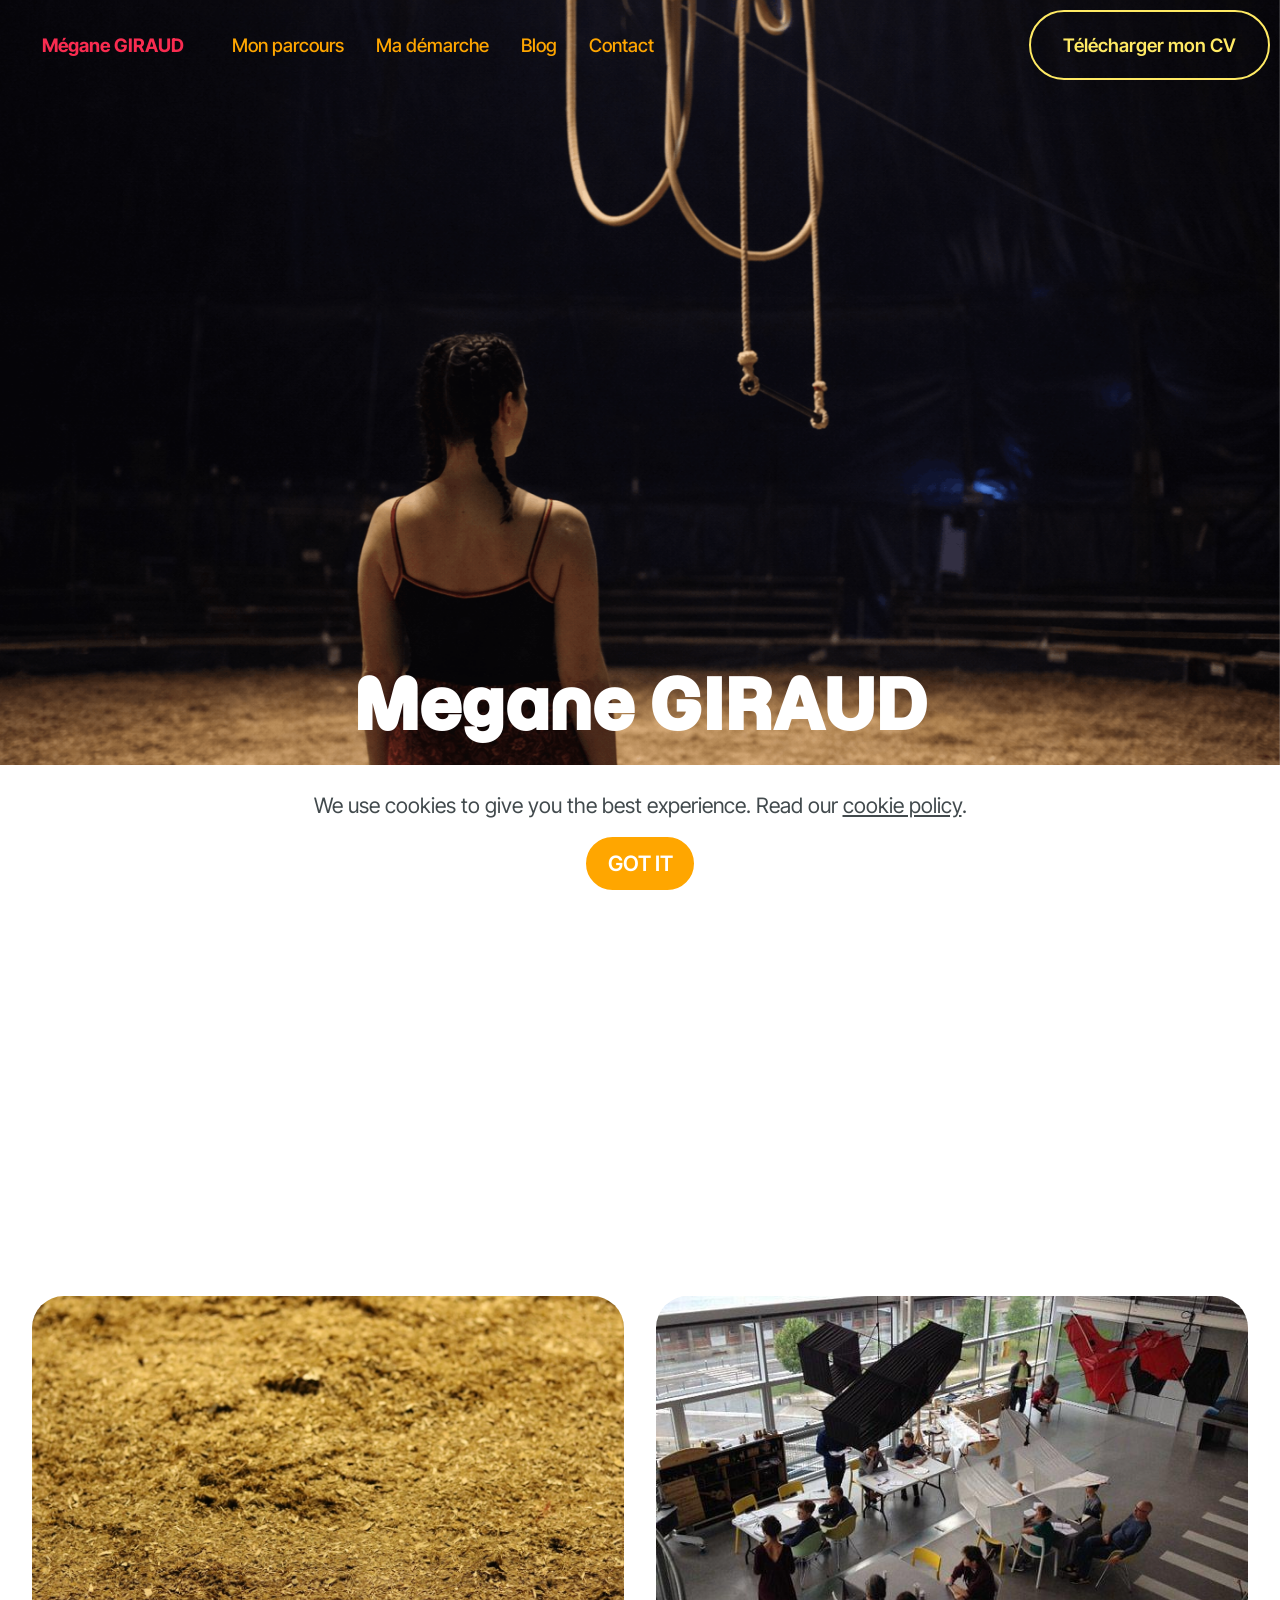
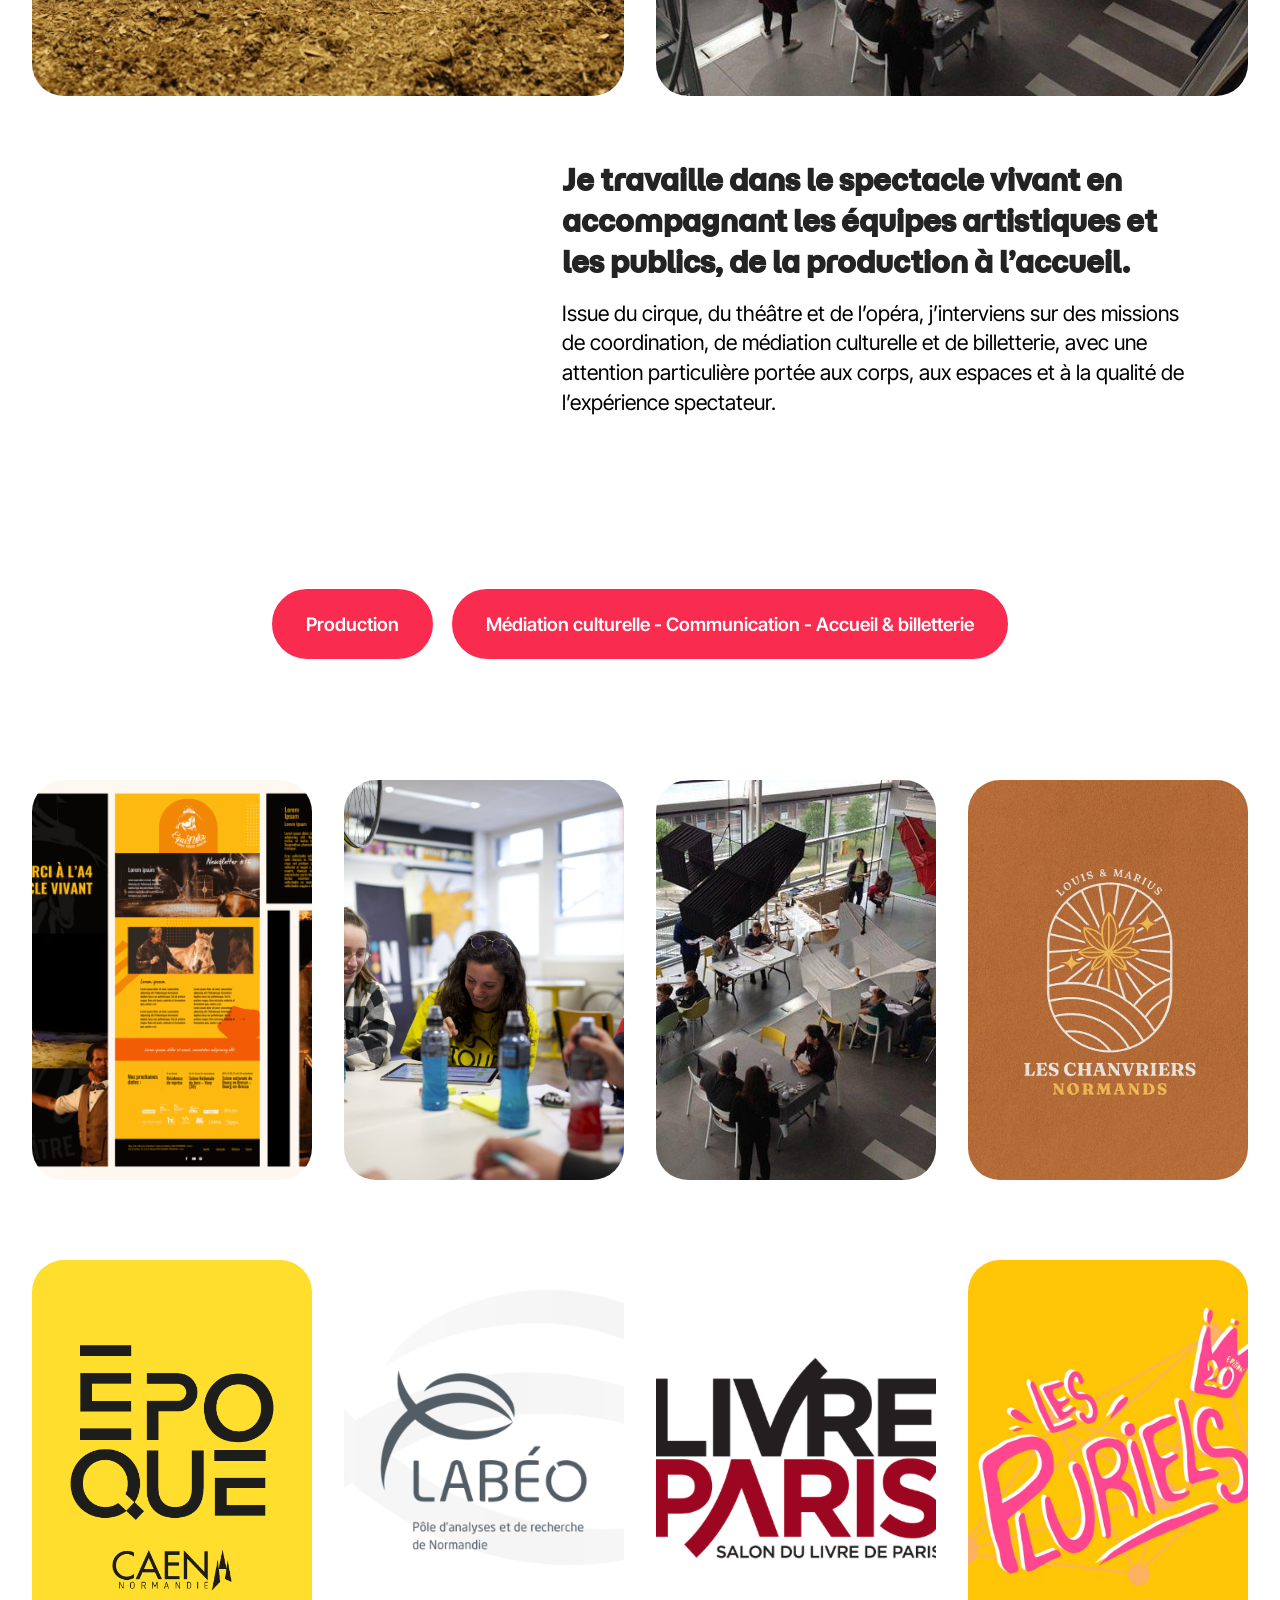
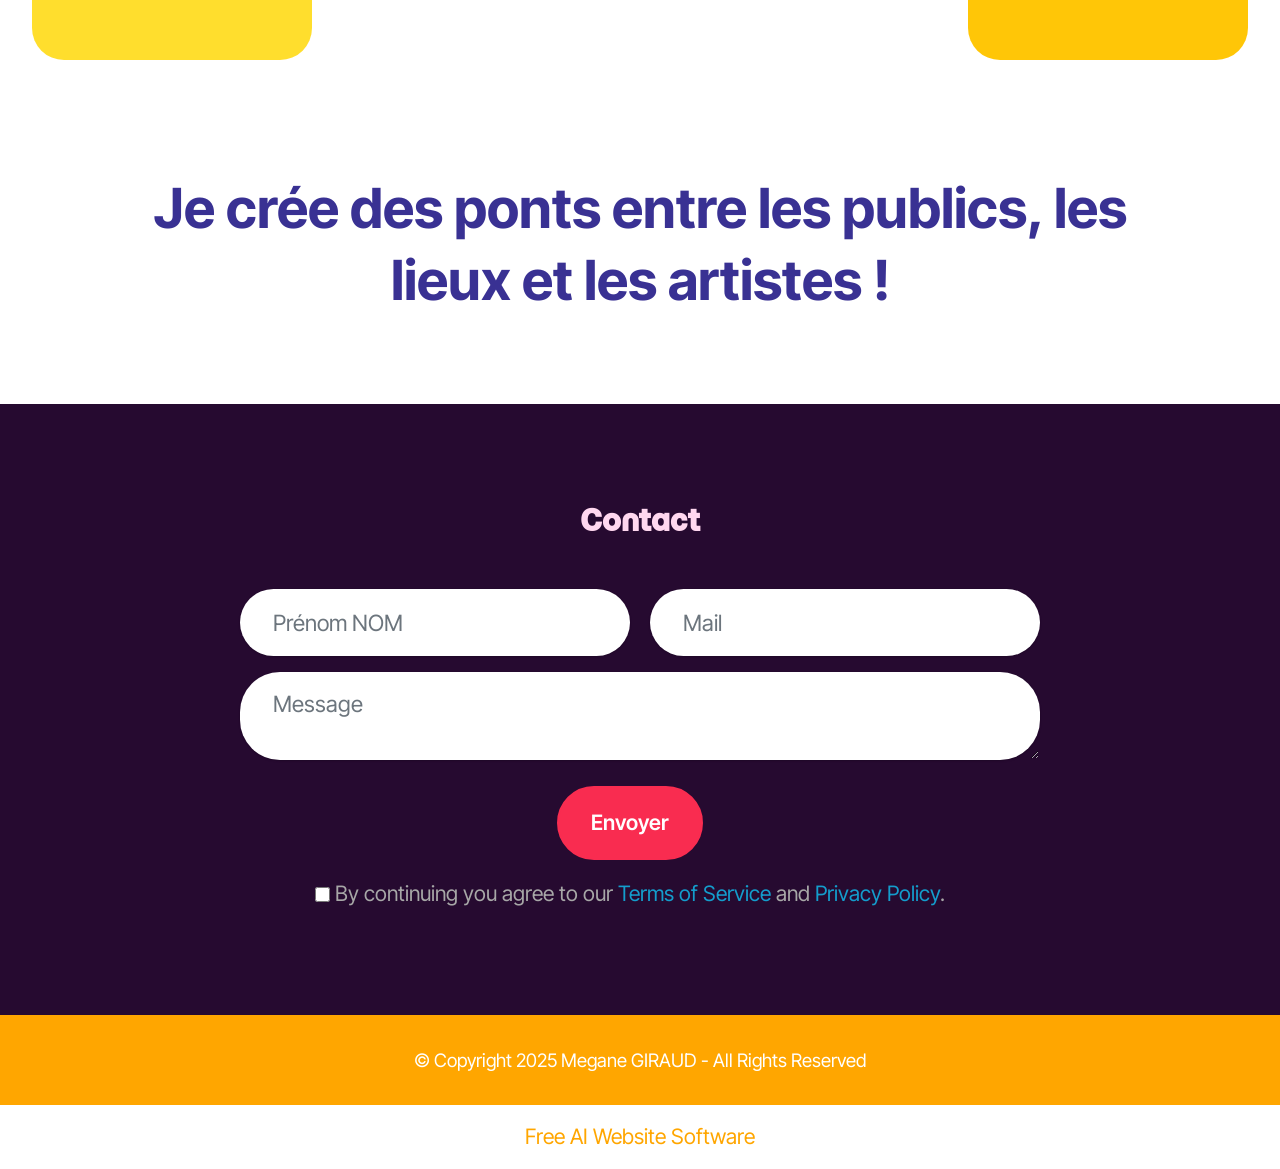
==== commit c1aec178: "create github pages" ====
--- a/index.html
+++ b/index.html
@@ -23,7 +23,7 @@
   <noscript><link rel="stylesheet" href="https://fonts.googleapis.com/css?family=Momo+Trust+Display:400&display=swap"></noscript>
   <link rel="preload" href="https://fonts.googleapis.com/css?family=Inter+Tight:100,200,300,400,500,600,700,800,900,100i,200i,300i,400i,500i,600i,700i,800i,900i&display=swap" as="style" onload="this.onload=null;this.rel='stylesheet'">
   <noscript><link rel="stylesheet" href="https://fonts.googleapis.com/css?family=Inter+Tight:100,200,300,400,500,600,700,800,900,100i,200i,300i,400i,500i,600i,700i,800i,900i&display=swap"></noscript>
-  <link rel="preload" as="style" href="assets/mobirise/css/mbr-additional.css?v=ByBpxG"><link rel="stylesheet" href="assets/mobirise/css/mbr-additional.css?v=ByBpxG" type="text/css">
+  <link rel="preload" as="style" href="assets/mobirise/css/mbr-additional.css?v=8dIJ1Q"><link rel="stylesheet" href="assets/mobirise/css/mbr-additional.css?v=8dIJ1Q" type="text/css">
 
   
   
@@ -266,7 +266,7 @@
         </div>
         <div class="row justify-content-center">
             <div class="col-lg-8 mx-auto mbr-form" data-form-type="formoid">
-                <form action="https://mobirise.eu/" method="POST" class="mbr-form form-with-styler" data-form-title="Form Name"><input type="hidden" name="email" data-form-email="true" value="EUFzS6//P+Qi9DSxtTiVU1e164kdCQkDAULt6yHuUvsXlSpZD6BOUvwFjZyUn7q7nh1+dpGzL1BXwD99Kp7sonml+Oi9ivQq9ekNvfpphWBVI0xDXO71Ou1/sCcHvUCD.3mhboBy9iUEHsEM/Q2avot+IrSGcRmrYg0SwPEfhRbIkuDMaqVxDo+bMpEtnZiPiBXbdlQBmETIAVkifEG5FeKw7e2QiEQqcNvMswW7nIt2ICJx/MeRRVJl2rWnv/mLb">
+                <form action="https://mobirise.eu/" method="POST" class="mbr-form form-with-styler" data-form-title="Form Name"><input type="hidden" name="email" data-form-email="true" value="yETHymKomjFLU0OacNZu2NobIwUcGthVUnXODCjvKCr/ta9QdRODu31z83UvTm86gkbThbmrfjEe/d0NgqiibMoEpKAwcoBJM9Yh5EEuIIiwRKZsx/Dnr9eFeK2akv2x.Sj98oBsTXLdx/6dcAp09Jp1wnnZtqRA/yYjaFWDfOvawny45j/ZJ8f5slMxSZ7zeJrei0R9GFvkgyhJu9j7kbYZseFuF/gSZWKxEe3IGkRsT0O3Qto1BnEGSxNPsVb69">
                     <div class="row">
                         <div hidden="hidden" data-form-alert="" class="alert alert-success col-12">Votre message s'est envoyé avec succès !</div>
                         <div hidden="hidden" data-form-alert-danger="" class="alert alert-danger col-12">
@@ -311,7 +311,7 @@
             </div>
         </div>
     </div>
-</section><section class="display-7" style="padding: 0;align-items: center;justify-content: center;flex-wrap: wrap;    align-content: center;display: flex;position: relative;height: 4rem;"><a href="https://mobiri.se/152356" style="flex: 1 1;height: 4rem;position: absolute;width: 100%;z-index: 1;"><img alt="" style="height: 4rem;" src="[data-uri]"></a><p style="margin: 0;text-align: center;" class="display-7">&#8204;</p><a style="z-index:1" href="https://mobirise.com/builder/no-code-website-builder.html">No Code Website Builder</a></section><script src="assets/bootstrap/js/bootstrap.bundle.min.js"></script>  <script src="assets/parallax/jarallax.js"></script>  <script src="assets/web/assets/cookies-alert-plugin/cookies-alert-core.js"></script>  <script src="assets/web/assets/cookies-alert-plugin/cookies-alert-script.js"></script>  <script src="assets/smoothscroll/smooth-scroll.js"></script>  <script src="assets/ytplayer/index.js"></script>  <script src="assets/dropdown/js/navbar-dropdown.js"></script>  <script src="assets/theme/js/script.js"></script>  <script src="assets/formoid/formoid.min.js"></script>  
+</section><section class="display-7" style="padding: 0;align-items: center;justify-content: center;flex-wrap: wrap;    align-content: center;display: flex;position: relative;height: 4rem;"><a href="https://mobiri.se/152356" style="flex: 1 1;height: 4rem;position: absolute;width: 100%;z-index: 1;"><img alt="" style="height: 4rem;" src="[data-uri]"></a><p style="margin: 0;text-align: center;" class="display-7">&#8204;</p><a style="z-index:1" href="https://mobirise.com/builder/ai-website-builder.html">Free AI Website Software</a></section><script src="assets/bootstrap/js/bootstrap.bundle.min.js"></script>  <script src="assets/parallax/jarallax.js"></script>  <script src="assets/web/assets/cookies-alert-plugin/cookies-alert-core.js"></script>  <script src="assets/web/assets/cookies-alert-plugin/cookies-alert-script.js"></script>  <script src="assets/smoothscroll/smooth-scroll.js"></script>  <script src="assets/ytplayer/index.js"></script>  <script src="assets/dropdown/js/navbar-dropdown.js"></script>  <script src="assets/theme/js/script.js"></script>  <script src="assets/formoid/formoid.min.js"></script>  
   
   
 <input name="cookieData" type="hidden" data-cookie-cookiesAlertType='false' data-cookie-customDialogSelector='null' data-cookie-colorText='#424a4d' data-cookie-colorBg='rgb(255, 255, 255)' data-cookie-opacityOverlay='0' data-cookie-bgOpacity='100' data-cookie-textButton='GOT IT' data-cookie-rejectText='REJECT' data-cookie-colorButton='#ffa600' data-cookie-rejectColor='#ffffff' data-cookie-colorLink='#424a4d' data-cookie-underlineLink='true' data-cookie-text="We use cookies to give you the best experience. Read our <a href='privacy.html'>cookie policy</a>.">
--- a/assets/mobirise/css/mbr-additional.css
+++ b/assets/mobirise/css/mbr-additional.css
@@ -2418,8 +2418,264 @@
     padding: 1rem;
   }
 }
+.cid-v92LLDHNPR {
+  padding-top: 6rem;
+  padding-bottom: 1rem;
+  background-color: #ffffff;
+}
+.cid-v92LLDHNPR .item {
+  margin-bottom: 2rem;
+}
+@media (max-width: 767px) {
+  .cid-v92LLDHNPR .item {
+    margin-bottom: 1rem;
+  }
+}
+.cid-v92LLDHNPR .item-wrapper {
+  position: relative;
+}
+.cid-v92LLDHNPR .item-wrapper .icon-wrapper {
+  pointer-events: none;
+  position: absolute;
+  width: 60px;
+  height: 60px;
+  font-size: 22px;
+  left: 50%;
+  top: 50%;
+  display: flex;
+  align-items: center;
+  justify-content: center;
+  border: 2px solid transparent;
+  border-radius: 50%;
+  opacity: 0;
+  color: #464845 !important;
+  transform: translateX(-50%) translateY(-50%);
+  background-color: #edefea !important;
+  transition: 0.2s;
+}
+.cid-v92LLDHNPR .item-wrapper:hover .icon-wrapper {
+  opacity: 1;
+}
+.cid-v92LLDHNPR .carousel-control,
+.cid-v92LLDHNPR .close {
+  background: #1b1b1b;
+}
+.cid-v92LLDHNPR .carousel-control-prev {
+  margin-left: 2.5rem;
+}
+.cid-v92LLDHNPR .carousel-control-prev span {
+  margin-right: 5px;
+}
+.cid-v92LLDHNPR .carousel-control-next {
+  margin-right: 2.5rem;
+}
+.cid-v92LLDHNPR .carousel-control-next span {
+  margin-left: 5px;
+}
+.cid-v92LLDHNPR .close {
+  position: fixed;
+  opacity: 0.5;
+  font-size: 22px;
+  font-weight: 300;
+  width: 60px;
+  height: 60px;
+  border-radius: 50%;
+  color: #fff;
+  top: 2.5rem;
+  right: 2.5rem;
+  border: 2px solid #fff;
+  text-shadow: none;
+  z-index: 5;
+  transition: opacity 0.3s ease;
+  font-family: 'Moririse2';
+  align-items: center;
+  justify-content: center;
+  display: flex;
+}
+.cid-v92LLDHNPR .close::before {
+  content: '\e91a';
+}
+.cid-v92LLDHNPR .close:hover {
+  opacity: 1;
+  background: #000;
+  color: #fff;
+}
+.cid-v92LLDHNPR .carousel-control {
+  display: flex;
+  top: 50%;
+  width: 60px;
+  height: 60px;
+  margin-top: -1.5rem;
+  font-size: 22px;
+  background-color: rgba(0, 0, 0, 0.5);
+  border: 2px solid #fff;
+  border-radius: 50%;
+  transition: all 0.3s;
+}
+.cid-v92LLDHNPR .carousel-control.carousel-control-prev {
+  left: 0;
+  margin-left: 2.5rem;
+}
+.cid-v92LLDHNPR .carousel-control.carousel-control-next {
+  right: 0;
+  margin-right: 2.5rem;
+}
+@media (max-width: 767px) {
+  .cid-v92LLDHNPR .carousel-control {
+    top: auto;
+    bottom: 1rem;
+  }
+}
+.cid-v92LLDHNPR .carousel-indicators {
+  position: absolute;
+  bottom: 0;
+  margin-bottom: 3px;
+}
+.cid-v92LLDHNPR .carousel-indicators li {
+  max-width: 15px;
+  height: 15px;
+  width: 15px;
+  max-height: 15px;
+  margin: 3px;
+  background-color: rgba(0, 0, 0, 0.5);
+  border: 2px solid #fff;
+  border-radius: 50%;
+  opacity: 0.5;
+  transition: all 0.3s;
+}
+.cid-v92LLDHNPR .carousel-indicators li.active,
+.cid-v92LLDHNPR .carousel-indicators li:hover {
+  opacity: 0.9;
+}
+.cid-v92LLDHNPR .carousel-indicators li::after,
+.cid-v92LLDHNPR .carousel-indicators li::before {
+  content: none;
+}
+.cid-v92LLDHNPR .carousel-indicators.ie-fix {
+  left: 50%;
+  display: block;
+  width: 60%;
+  margin-left: -30%;
+  text-align: center;
+}
+@media (max-width: 768px) {
+  .cid-v92LLDHNPR .carousel-indicators {
+    display: none !important;
+  }
+}
+@media (max-width: 991px) {
+  .cid-v92LLDHNPR .carousel-indicators {
+    margin-bottom: 3.625rem !important;
+    padding-left: 2.5rem;
+    padding-right: 2.5rem;
+  }
+}
+@media (max-width: 767px) {
+  .cid-v92LLDHNPR .carousel-indicators {
+    display: none;
+  }
+}
+.cid-v92LLDHNPR .carousel-inner {
+  display: flex;
+  align-items: center;
+}
+.cid-v92LLDHNPR .carousel-inner > .active {
+  display: block;
+}
+.cid-v92LLDHNPR .carousel-control.left {
+  left: 0;
+  margin-left: 2.5rem;
+}
+.cid-v92LLDHNPR .carousel-control.right {
+  right: 0;
+  margin-right: 2.5rem;
+}
+.cid-v92LLDHNPR .carousel-control:hover {
+  background: #1b1b1b;
+  color: #fff;
+  opacity: 1;
+}
+@media (max-width: 768px) {
+  .cid-v92LLDHNPR .carousel-control,
+  .cid-v92LLDHNPR .carousel-indicators,
+  .cid-v92LLDHNPR .modal .close {
+    position: fixed;
+  }
+}
+@media (max-width: 767px) {
+  .cid-v92LLDHNPR .mbr-slider .carousel-control {
+    top: auto;
+    bottom: 20px;
+  }
+  .cid-v92LLDHNPR .mbr-slider > .container .carousel-control {
+    margin-bottom: 0;
+  }
+}
+.cid-v92LLDHNPR .carousel-indicators .active,
+.cid-v92LLDHNPR .carousel-indicators li {
+  width: 7px;
+  height: 7px;
+  margin: 3px;
+  background: #000000;
+  opacity: 0.5;
+  border: 4px solid #000000;
+}
+.cid-v92LLDHNPR .carousel-indicators .active {
+  background: #fff;
+}
+.cid-v92LLDHNPR .carousel-indicators li {
+  max-width: 15px;
+  max-height: 15px;
+  border-radius: 50%;
+}
+.cid-v92LLDHNPR .modal {
+  padding-left: 0 !important;
+  position: fixed;
+  overflow: hidden;
+  padding-right: 0 !important;
+}
+.cid-v92LLDHNPR .modal-dialog {
+  margin: 0 auto;
+  max-width: 100%;
+  padding-left: 1rem;
+  padding-right: 1rem;
+}
+.cid-v92LLDHNPR .modal-content {
+  border-radius: 0;
+  border: none;
+  background: transparent;
+}
+.cid-v92LLDHNPR .modal-body {
+  padding: 0;
+  display: flex;
+  align-items: center;
+}
+.cid-v92LLDHNPR .modal-body img {
+  width: 100%;
+  object-fit: contain;
+  max-height: calc(100vh - 1.75rem);
+}
+.cid-v92LLDHNPR .carousel {
+  width: 100%;
+}
+.cid-v92LLDHNPR .modal-backdrop.in {
+  opacity: 0.8;
+}
+.cid-v92LLDHNPR .modal.fade .modal-dialog {
+  transition: margin-top 0.3s ease-out;
+}
+.cid-v92LLDHNPR .modal.fade .modal-dialog,
+.cid-v92LLDHNPR .modal.in .modal-dialog {
+  transform: none;
+}
+.cid-v92LLDHNPR .mbr-gallery .item-wrapper {
+  cursor: pointer;
+}
+.cid-v92LLDHNPR .content-head {
+  max-width: 800px;
+}
 .cid-v8R9LqBxb2 {
-  padding-top: 6rem;
+  padding-top: 1rem;
   padding-bottom: 6rem;
   background-color: #ffffff;
 }
--- a/assets/mobirise/css/mbr-additional.css
+++ b/assets/mobirise/css/mbr-additional.css
@@ -2418,8 +2418,264 @@
     padding: 1rem;
   }
 }
+.cid-v92LLDHNPR {
+  padding-top: 6rem;
+  padding-bottom: 1rem;
+  background-color: #ffffff;
+}
+.cid-v92LLDHNPR .item {
+  margin-bottom: 2rem;
+}
+@media (max-width: 767px) {
+  .cid-v92LLDHNPR .item {
+    margin-bottom: 1rem;
+  }
+}
+.cid-v92LLDHNPR .item-wrapper {
+  position: relative;
+}
+.cid-v92LLDHNPR .item-wrapper .icon-wrapper {
+  pointer-events: none;
+  position: absolute;
+  width: 60px;
+  height: 60px;
+  font-size: 22px;
+  left: 50%;
+  top: 50%;
+  display: flex;
+  align-items: center;
+  justify-content: center;
+  border: 2px solid transparent;
+  border-radius: 50%;
+  opacity: 0;
+  color: #464845 !important;
+  transform: translateX(-50%) translateY(-50%);
+  background-color: #edefea !important;
+  transition: 0.2s;
+}
+.cid-v92LLDHNPR .item-wrapper:hover .icon-wrapper {
+  opacity: 1;
+}
+.cid-v92LLDHNPR .carousel-control,
+.cid-v92LLDHNPR .close {
+  background: #1b1b1b;
+}
+.cid-v92LLDHNPR .carousel-control-prev {
+  margin-left: 2.5rem;
+}
+.cid-v92LLDHNPR .carousel-control-prev span {
+  margin-right: 5px;
+}
+.cid-v92LLDHNPR .carousel-control-next {
+  margin-right: 2.5rem;
+}
+.cid-v92LLDHNPR .carousel-control-next span {
+  margin-left: 5px;
+}
+.cid-v92LLDHNPR .close {
+  position: fixed;
+  opacity: 0.5;
+  font-size: 22px;
+  font-weight: 300;
+  width: 60px;
+  height: 60px;
+  border-radius: 50%;
+  color: #fff;
+  top: 2.5rem;
+  right: 2.5rem;
+  border: 2px solid #fff;
+  text-shadow: none;
+  z-index: 5;
+  transition: opacity 0.3s ease;
+  font-family: 'Moririse2';
+  align-items: center;
+  justify-content: center;
+  display: flex;
+}
+.cid-v92LLDHNPR .close::before {
+  content: '\e91a';
+}
+.cid-v92LLDHNPR .close:hover {
+  opacity: 1;
+  background: #000;
+  color: #fff;
+}
+.cid-v92LLDHNPR .carousel-control {
+  display: flex;
+  top: 50%;
+  width: 60px;
+  height: 60px;
+  margin-top: -1.5rem;
+  font-size: 22px;
+  background-color: rgba(0, 0, 0, 0.5);
+  border: 2px solid #fff;
+  border-radius: 50%;
+  transition: all 0.3s;
+}
+.cid-v92LLDHNPR .carousel-control.carousel-control-prev {
+  left: 0;
+  margin-left: 2.5rem;
+}
+.cid-v92LLDHNPR .carousel-control.carousel-control-next {
+  right: 0;
+  margin-right: 2.5rem;
+}
+@media (max-width: 767px) {
+  .cid-v92LLDHNPR .carousel-control {
+    top: auto;
+    bottom: 1rem;
+  }
+}
+.cid-v92LLDHNPR .carousel-indicators {
+  position: absolute;
+  bottom: 0;
+  margin-bottom: 3px;
+}
+.cid-v92LLDHNPR .carousel-indicators li {
+  max-width: 15px;
+  height: 15px;
+  width: 15px;
+  max-height: 15px;
+  margin: 3px;
+  background-color: rgba(0, 0, 0, 0.5);
+  border: 2px solid #fff;
+  border-radius: 50%;
+  opacity: 0.5;
+  transition: all 0.3s;
+}
+.cid-v92LLDHNPR .carousel-indicators li.active,
+.cid-v92LLDHNPR .carousel-indicators li:hover {
+  opacity: 0.9;
+}
+.cid-v92LLDHNPR .carousel-indicators li::after,
+.cid-v92LLDHNPR .carousel-indicators li::before {
+  content: none;
+}
+.cid-v92LLDHNPR .carousel-indicators.ie-fix {
+  left: 50%;
+  display: block;
+  width: 60%;
+  margin-left: -30%;
+  text-align: center;
+}
+@media (max-width: 768px) {
+  .cid-v92LLDHNPR .carousel-indicators {
+    display: none !important;
+  }
+}
+@media (max-width: 991px) {
+  .cid-v92LLDHNPR .carousel-indicators {
+    margin-bottom: 3.625rem !important;
+    padding-left: 2.5rem;
+    padding-right: 2.5rem;
+  }
+}
+@media (max-width: 767px) {
+  .cid-v92LLDHNPR .carousel-indicators {
+    display: none;
+  }
+}
+.cid-v92LLDHNPR .carousel-inner {
+  display: flex;
+  align-items: center;
+}
+.cid-v92LLDHNPR .carousel-inner > .active {
+  display: block;
+}
+.cid-v92LLDHNPR .carousel-control.left {
+  left: 0;
+  margin-left: 2.5rem;
+}
+.cid-v92LLDHNPR .carousel-control.right {
+  right: 0;
+  margin-right: 2.5rem;
+}
+.cid-v92LLDHNPR .carousel-control:hover {
+  background: #1b1b1b;
+  color: #fff;
+  opacity: 1;
+}
+@media (max-width: 768px) {
+  .cid-v92LLDHNPR .carousel-control,
+  .cid-v92LLDHNPR .carousel-indicators,
+  .cid-v92LLDHNPR .modal .close {
+    position: fixed;
+  }
+}
+@media (max-width: 767px) {
+  .cid-v92LLDHNPR .mbr-slider .carousel-control {
+    top: auto;
+    bottom: 20px;
+  }
+  .cid-v92LLDHNPR .mbr-slider > .container .carousel-control {
+    margin-bottom: 0;
+  }
+}
+.cid-v92LLDHNPR .carousel-indicators .active,
+.cid-v92LLDHNPR .carousel-indicators li {
+  width: 7px;
+  height: 7px;
+  margin: 3px;
+  background: #000000;
+  opacity: 0.5;
+  border: 4px solid #000000;
+}
+.cid-v92LLDHNPR .carousel-indicators .active {
+  background: #fff;
+}
+.cid-v92LLDHNPR .carousel-indicators li {
+  max-width: 15px;
+  max-height: 15px;
+  border-radius: 50%;
+}
+.cid-v92LLDHNPR .modal {
+  padding-left: 0 !important;
+  position: fixed;
+  overflow: hidden;
+  padding-right: 0 !important;
+}
+.cid-v92LLDHNPR .modal-dialog {
+  margin: 0 auto;
+  max-width: 100%;
+  padding-left: 1rem;
+  padding-right: 1rem;
+}
+.cid-v92LLDHNPR .modal-content {
+  border-radius: 0;
+  border: none;
+  background: transparent;
+}
+.cid-v92LLDHNPR .modal-body {
+  padding: 0;
+  display: flex;
+  align-items: center;
+}
+.cid-v92LLDHNPR .modal-body img {
+  width: 100%;
+  object-fit: contain;
+  max-height: calc(100vh - 1.75rem);
+}
+.cid-v92LLDHNPR .carousel {
+  width: 100%;
+}
+.cid-v92LLDHNPR .modal-backdrop.in {
+  opacity: 0.8;
+}
+.cid-v92LLDHNPR .modal.fade .modal-dialog {
+  transition: margin-top 0.3s ease-out;
+}
+.cid-v92LLDHNPR .modal.fade .modal-dialog,
+.cid-v92LLDHNPR .modal.in .modal-dialog {
+  transform: none;
+}
+.cid-v92LLDHNPR .mbr-gallery .item-wrapper {
+  cursor: pointer;
+}
+.cid-v92LLDHNPR .content-head {
+  max-width: 800px;
+}
 .cid-v8R9LqBxb2 {
-  padding-top: 6rem;
+  padding-top: 1rem;
   padding-bottom: 6rem;
   background-color: #ffffff;
 }
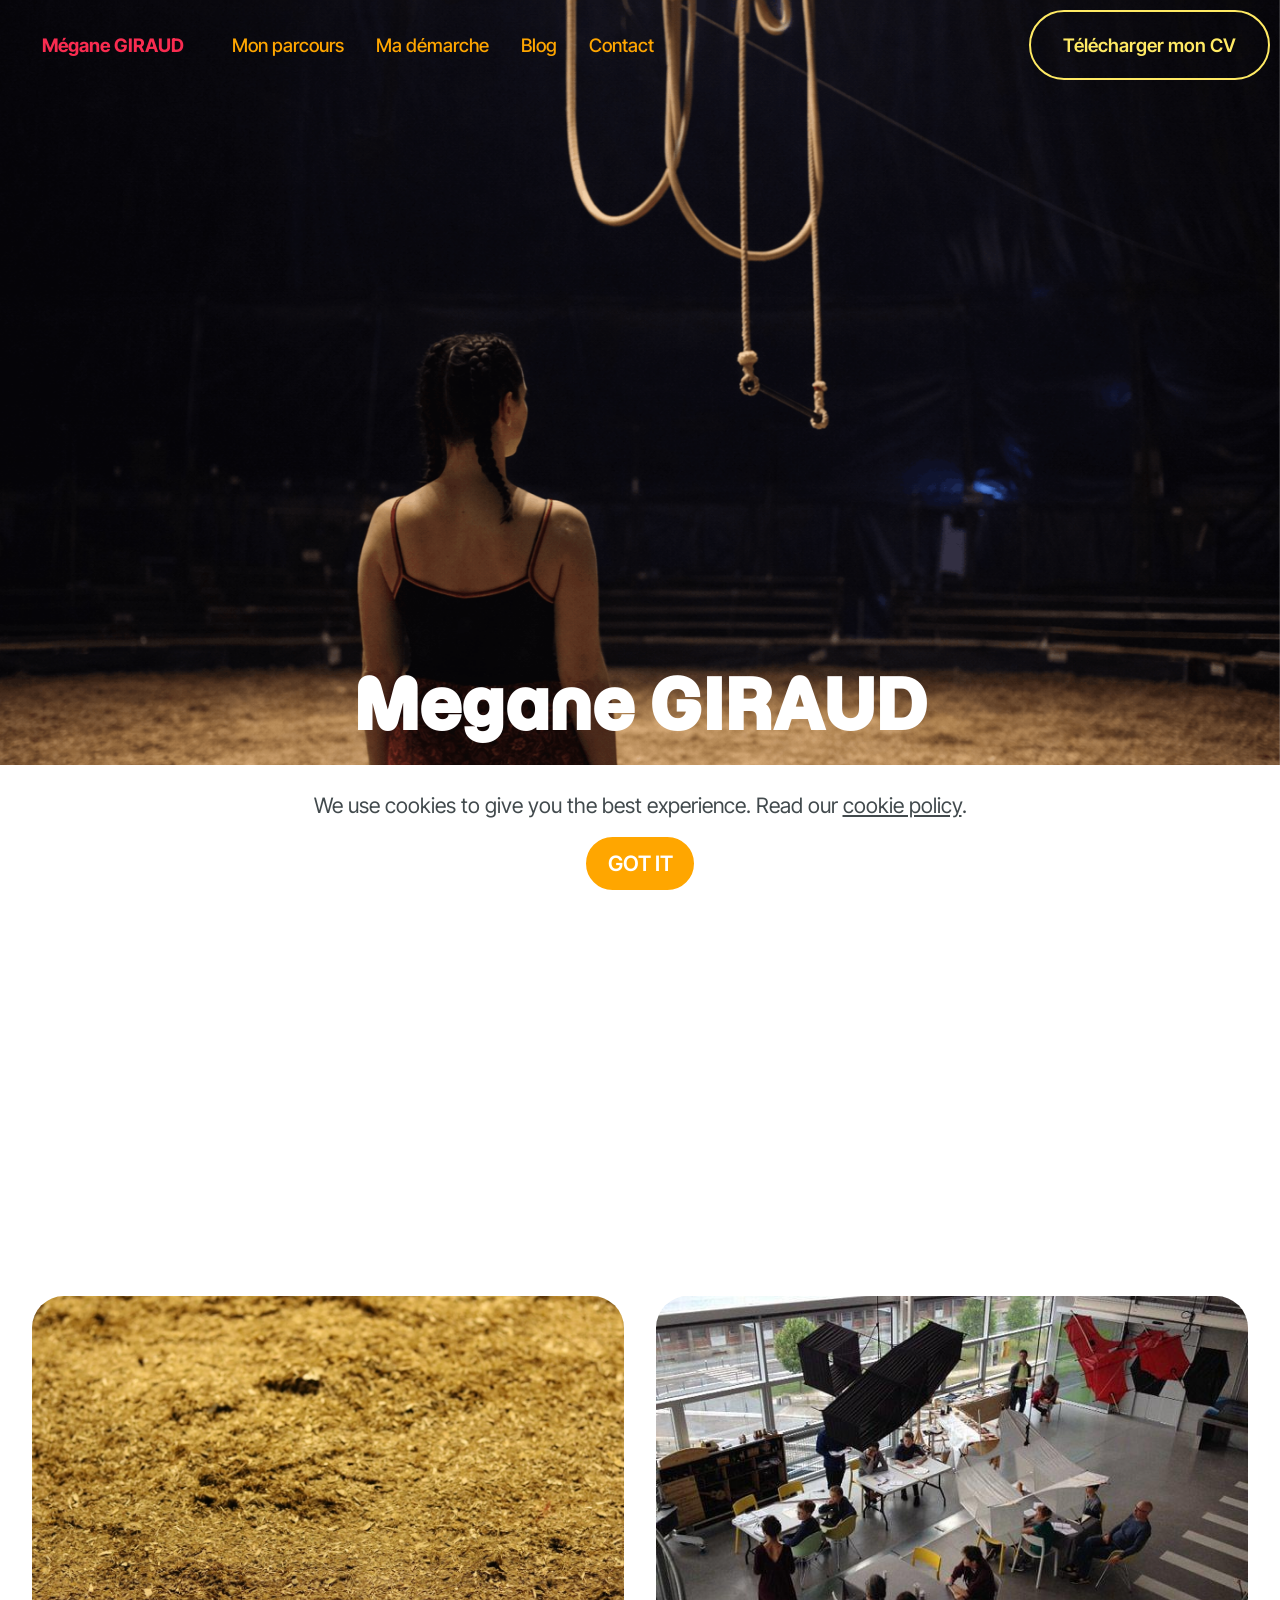
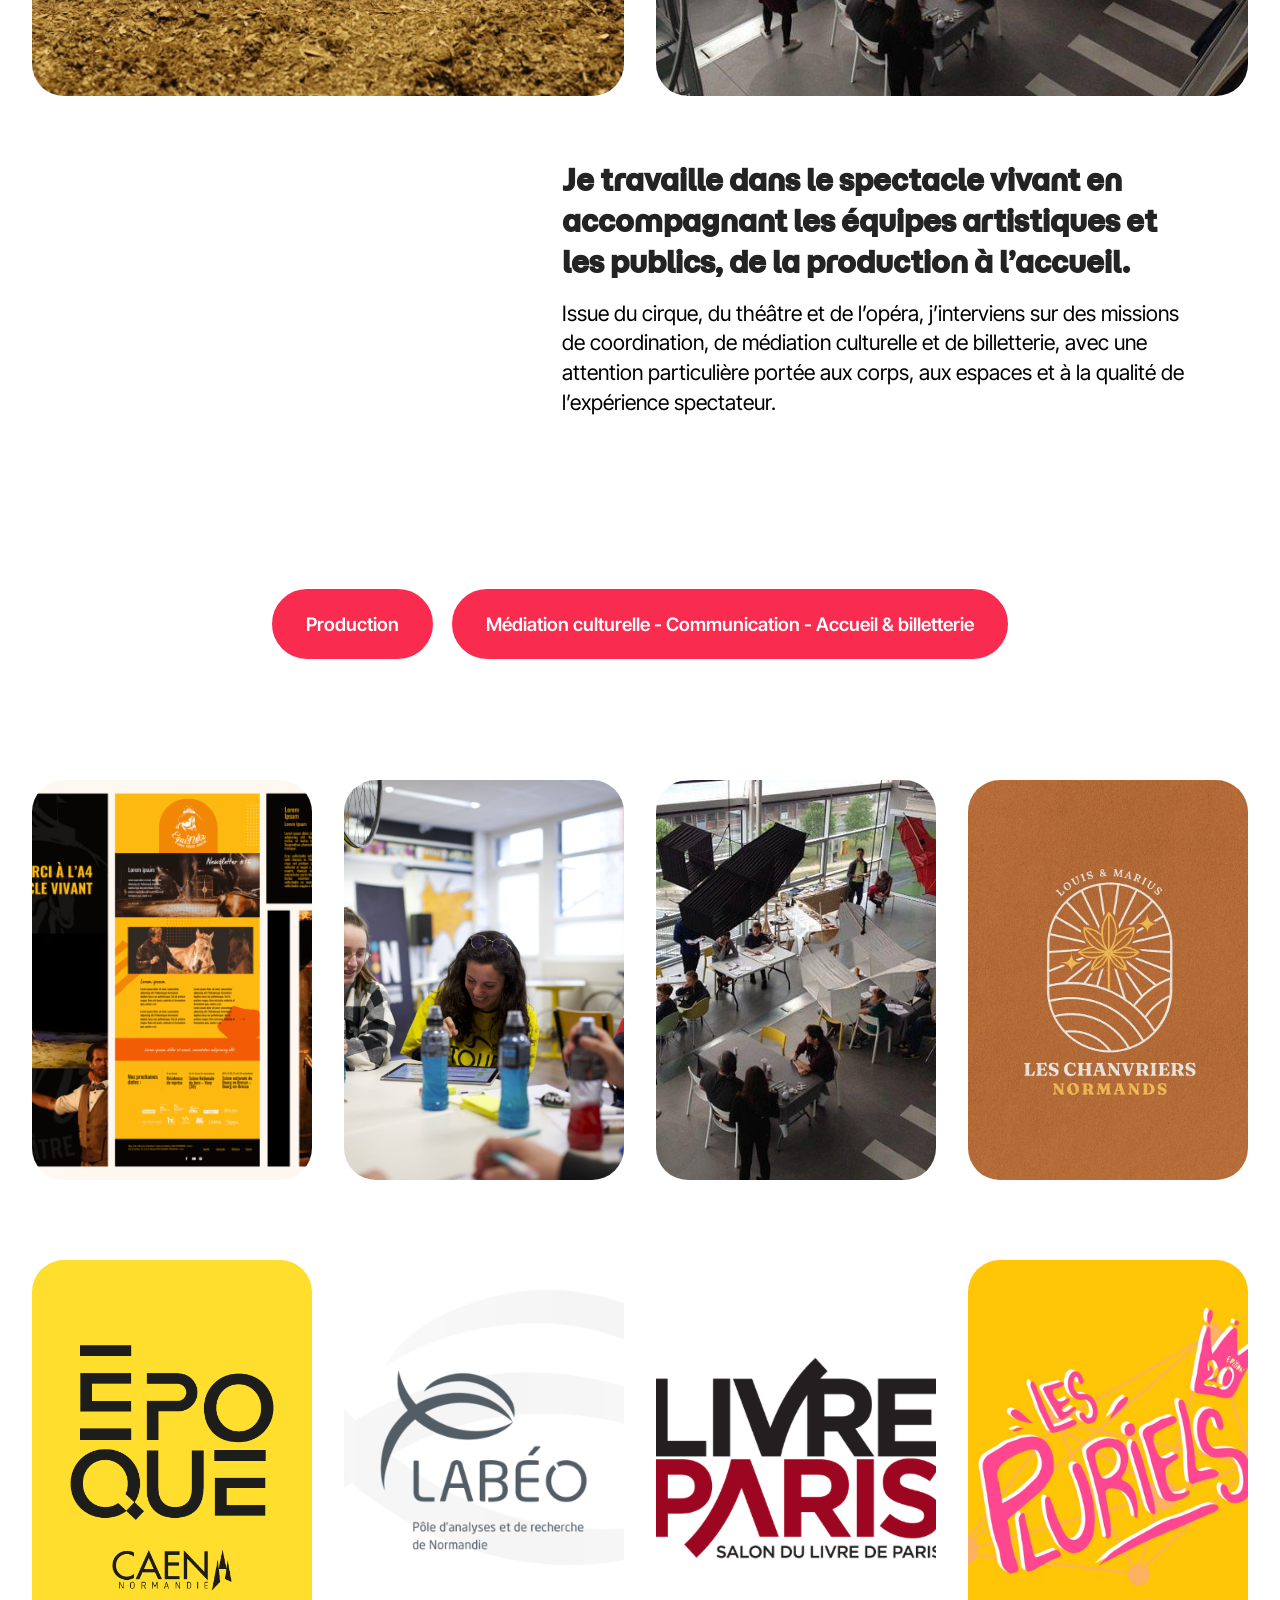
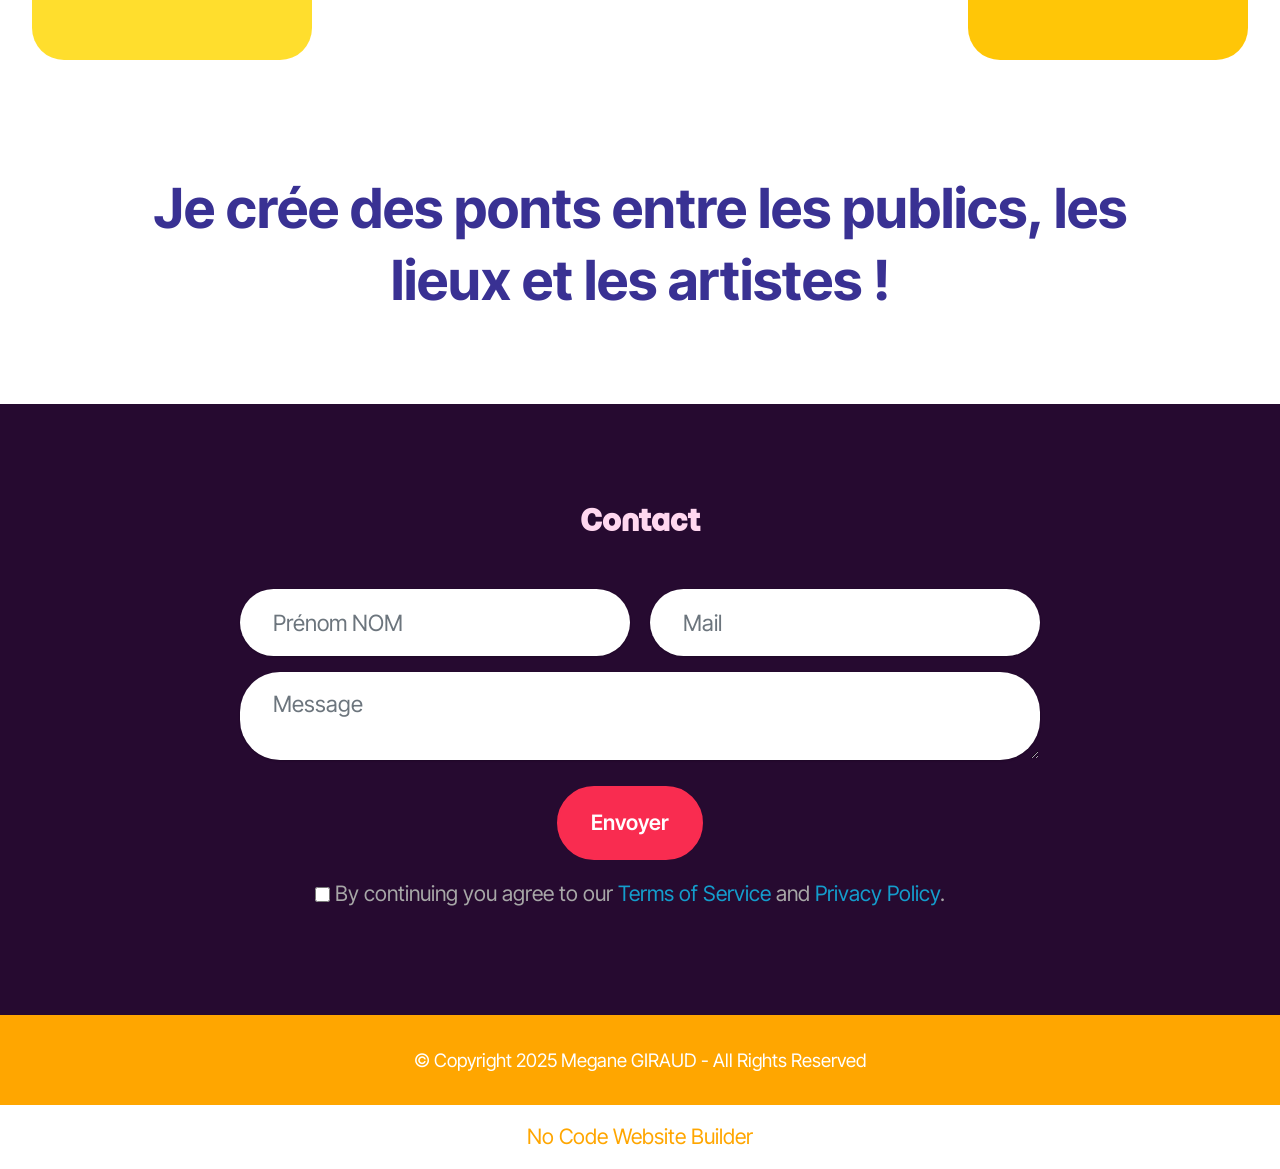
==== commit 782f5cdb: "create github pages" ====
--- a/index.html
+++ b/index.html
@@ -23,7 +23,7 @@
   <noscript><link rel="stylesheet" href="https://fonts.googleapis.com/css?family=Momo+Trust+Display:400&display=swap"></noscript>
   <link rel="preload" href="https://fonts.googleapis.com/css?family=Inter+Tight:100,200,300,400,500,600,700,800,900,100i,200i,300i,400i,500i,600i,700i,800i,900i&display=swap" as="style" onload="this.onload=null;this.rel='stylesheet'">
   <noscript><link rel="stylesheet" href="https://fonts.googleapis.com/css?family=Inter+Tight:100,200,300,400,500,600,700,800,900,100i,200i,300i,400i,500i,600i,700i,800i,900i&display=swap"></noscript>
-  <link rel="preload" as="style" href="assets/mobirise/css/mbr-additional.css?v=8dIJ1Q"><link rel="stylesheet" href="assets/mobirise/css/mbr-additional.css?v=8dIJ1Q" type="text/css">
+  <link rel="preload" as="style" href="assets/mobirise/css/mbr-additional.css?v=DHC5xu"><link rel="stylesheet" href="assets/mobirise/css/mbr-additional.css?v=DHC5xu" type="text/css">
 
   
   
@@ -266,7 +266,7 @@
         </div>
         <div class="row justify-content-center">
             <div class="col-lg-8 mx-auto mbr-form" data-form-type="formoid">
-                <form action="https://mobirise.eu/" method="POST" class="mbr-form form-with-styler" data-form-title="Form Name"><input type="hidden" name="email" data-form-email="true" value="yETHymKomjFLU0OacNZu2NobIwUcGthVUnXODCjvKCr/ta9QdRODu31z83UvTm86gkbThbmrfjEe/d0NgqiibMoEpKAwcoBJM9Yh5EEuIIiwRKZsx/Dnr9eFeK2akv2x.Sj98oBsTXLdx/6dcAp09Jp1wnnZtqRA/yYjaFWDfOvawny45j/ZJ8f5slMxSZ7zeJrei0R9GFvkgyhJu9j7kbYZseFuF/gSZWKxEe3IGkRsT0O3Qto1BnEGSxNPsVb69">
+                <form action="https://mobirise.eu/" method="POST" class="mbr-form form-with-styler" data-form-title="Form Name"><input type="hidden" name="email" data-form-email="true" value="m5LTRkQT9W9yHiEoZA/HdtyD90pdzym6EAuxTcNYqGcNqeMS1X77ILI1oXF7G7ectEoEcS/Vs2yRYVHXWLRsvRBmsY9zc7Qoy3hQ+FwYz0A6KyEKFZvxX/8OikoUZ09d.yrH7YCJJmgytYGl8B0Abbjh4bh6sDeVLrd20MQaUlbtfUf63PjBhV5wfOMkHBYgtIVw37IT1L34SCes1upGwBuJUIJwv7Ht8W+49C3MTOErkXcuYkeaI+ykeD6QZvswK">
                     <div class="row">
                         <div hidden="hidden" data-form-alert="" class="alert alert-success col-12">Votre message s'est envoyé avec succès !</div>
                         <div hidden="hidden" data-form-alert-danger="" class="alert alert-danger col-12">
@@ -311,7 +311,7 @@
             </div>
         </div>
     </div>
-</section><section class="display-7" style="padding: 0;align-items: center;justify-content: center;flex-wrap: wrap;    align-content: center;display: flex;position: relative;height: 4rem;"><a href="https://mobiri.se/152356" style="flex: 1 1;height: 4rem;position: absolute;width: 100%;z-index: 1;"><img alt="" style="height: 4rem;" src="[data-uri]"></a><p style="margin: 0;text-align: center;" class="display-7">&#8204;</p><a style="z-index:1" href="https://mobirise.com/builder/ai-website-builder.html">Free AI Website Software</a></section><script src="assets/bootstrap/js/bootstrap.bundle.min.js"></script>  <script src="assets/parallax/jarallax.js"></script>  <script src="assets/web/assets/cookies-alert-plugin/cookies-alert-core.js"></script>  <script src="assets/web/assets/cookies-alert-plugin/cookies-alert-script.js"></script>  <script src="assets/smoothscroll/smooth-scroll.js"></script>  <script src="assets/ytplayer/index.js"></script>  <script src="assets/dropdown/js/navbar-dropdown.js"></script>  <script src="assets/theme/js/script.js"></script>  <script src="assets/formoid/formoid.min.js"></script>  
+</section><section class="display-7" style="padding: 0;align-items: center;justify-content: center;flex-wrap: wrap;    align-content: center;display: flex;position: relative;height: 4rem;"><a href="https://mobiri.se/152356" style="flex: 1 1;height: 4rem;position: absolute;width: 100%;z-index: 1;"><img alt="" style="height: 4rem;" src="[data-uri]"></a><p style="margin: 0;text-align: center;" class="display-7">&#8204;</p><a style="z-index:1" href="https://mobirise.com/builder/no-code-website-builder.html">No Code Website Builder</a></section><script src="assets/bootstrap/js/bootstrap.bundle.min.js"></script>  <script src="assets/parallax/jarallax.js"></script>  <script src="assets/web/assets/cookies-alert-plugin/cookies-alert-core.js"></script>  <script src="assets/web/assets/cookies-alert-plugin/cookies-alert-script.js"></script>  <script src="assets/smoothscroll/smooth-scroll.js"></script>  <script src="assets/ytplayer/index.js"></script>  <script src="assets/dropdown/js/navbar-dropdown.js"></script>  <script src="assets/theme/js/script.js"></script>  <script src="assets/formoid/formoid.min.js"></script>  
   
   
 <input name="cookieData" type="hidden" data-cookie-cookiesAlertType='false' data-cookie-customDialogSelector='null' data-cookie-colorText='#424a4d' data-cookie-colorBg='rgb(255, 255, 255)' data-cookie-opacityOverlay='0' data-cookie-bgOpacity='100' data-cookie-textButton='GOT IT' data-cookie-rejectText='REJECT' data-cookie-colorButton='#ffa600' data-cookie-rejectColor='#ffffff' data-cookie-colorLink='#424a4d' data-cookie-underlineLink='true' data-cookie-text="We use cookies to give you the best experience. Read our <a href='privacy.html'>cookie policy</a>.">
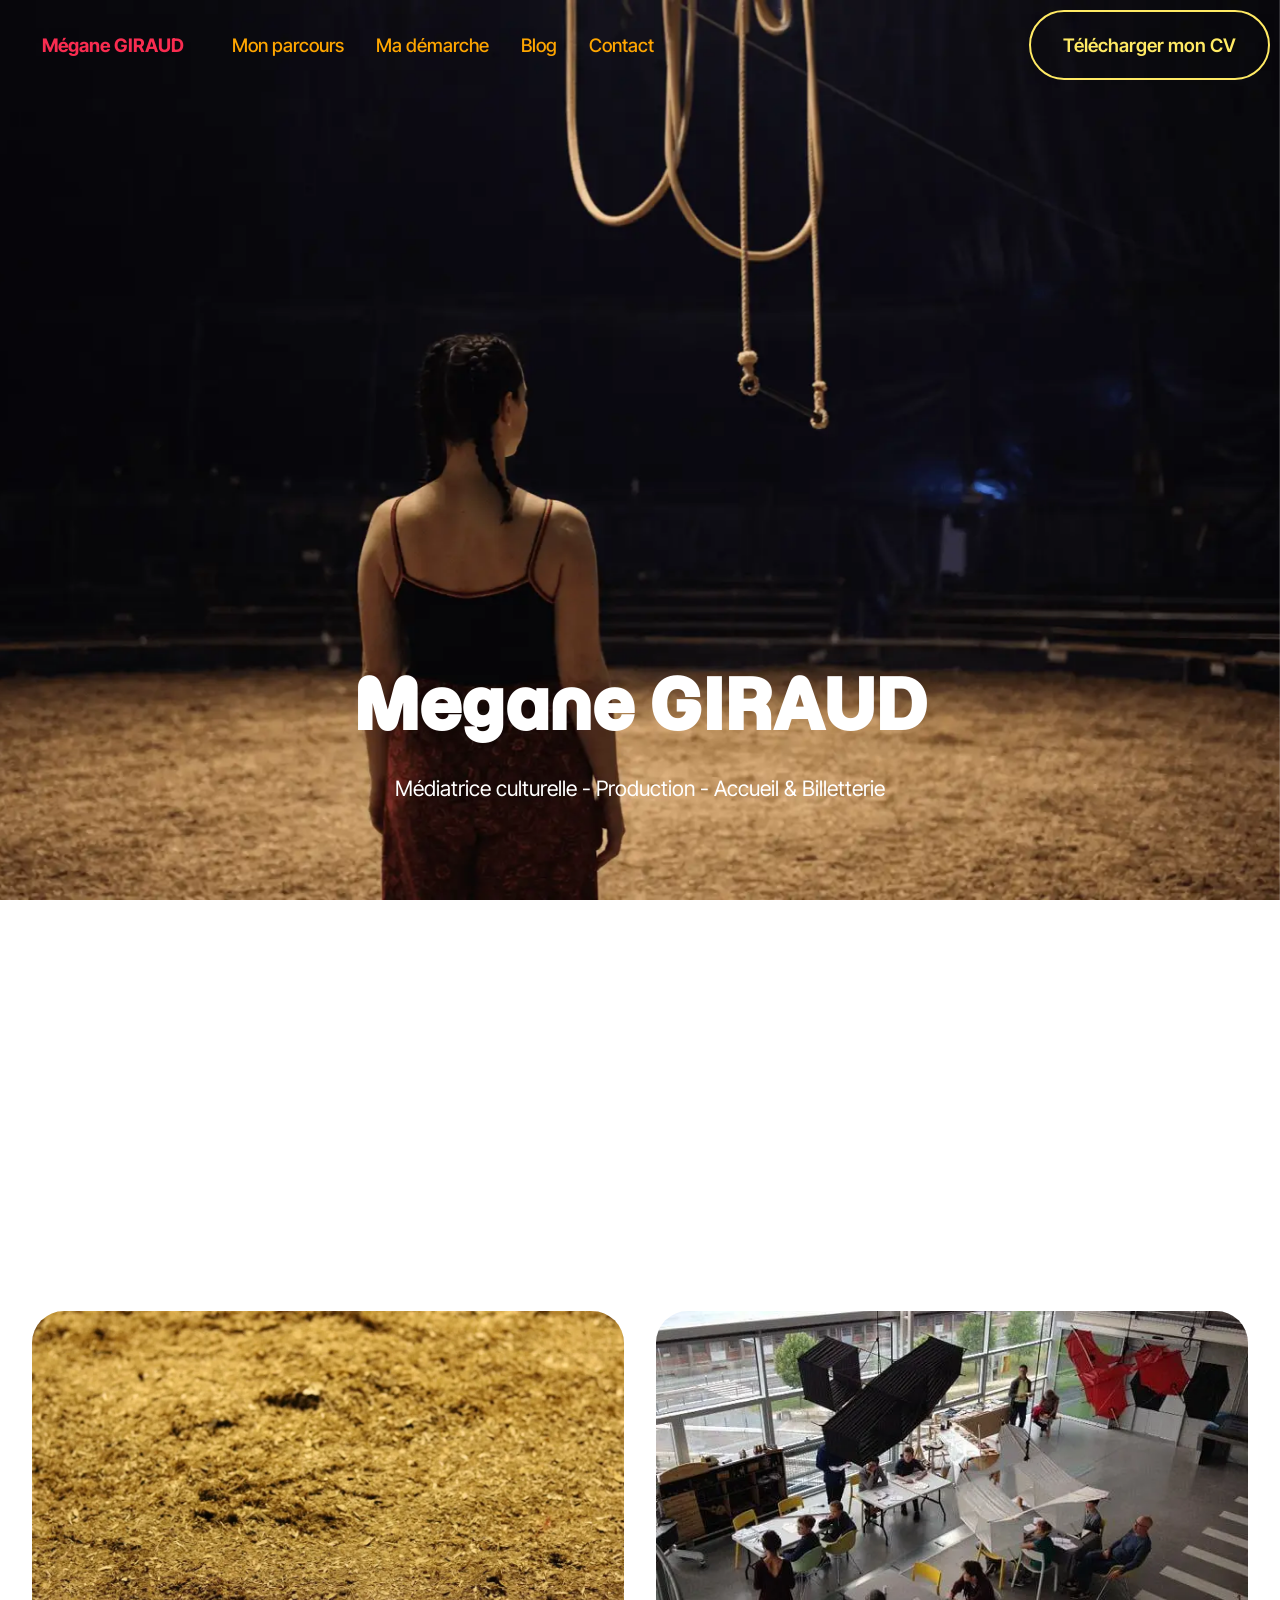
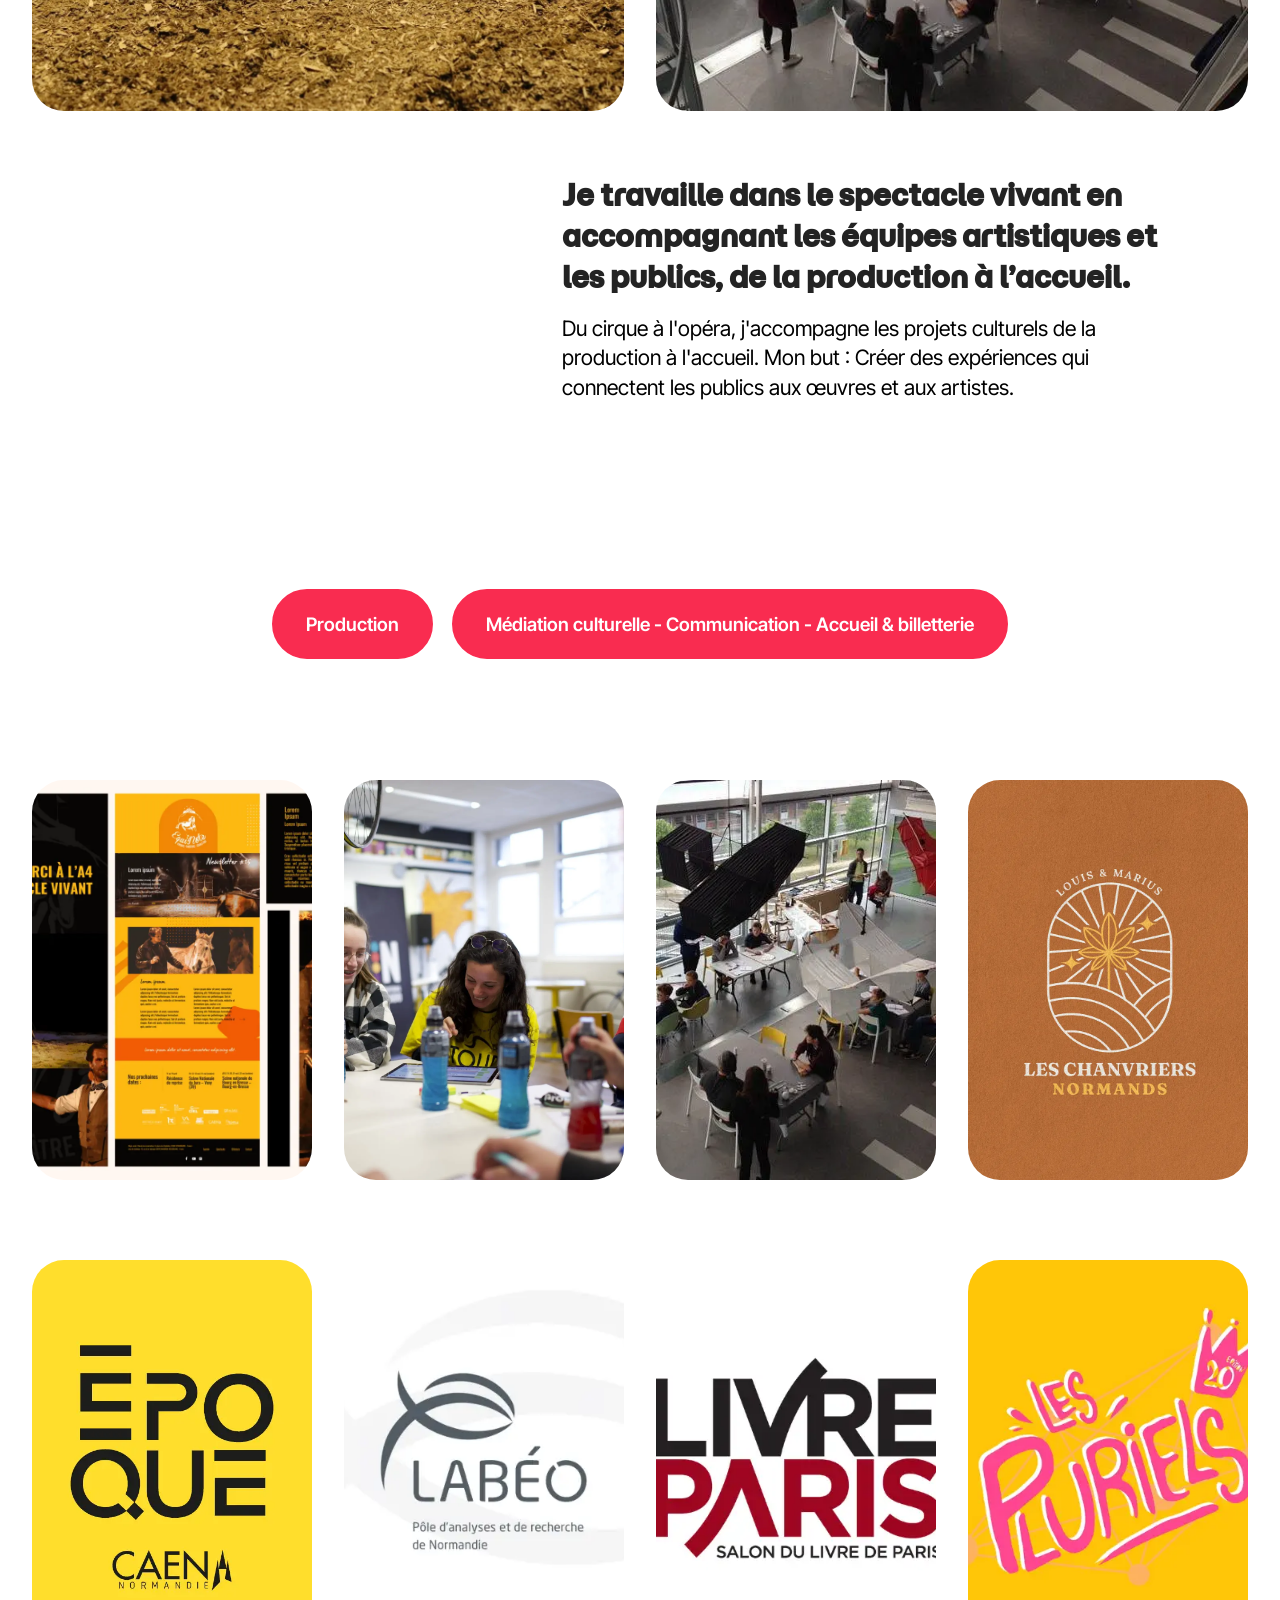
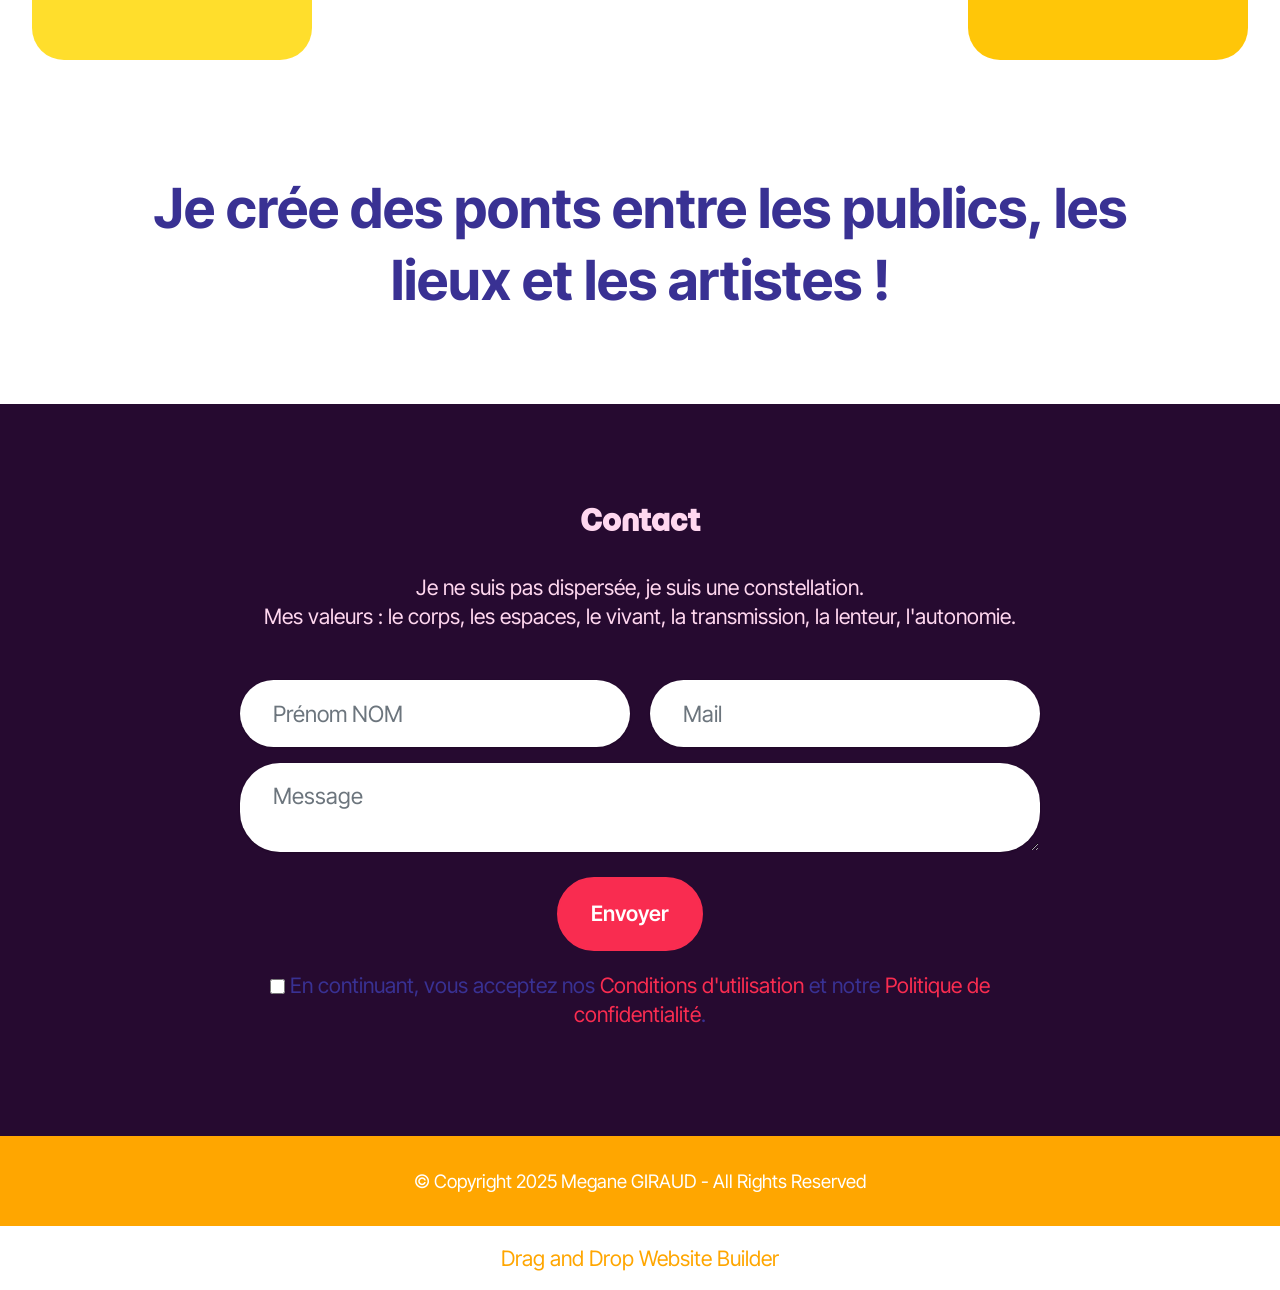
==== commit 07de077c: "create github pages" ====
--- a/index.html
+++ b/index.html
@@ -23,7 +23,7 @@
   <noscript><link rel="stylesheet" href="https://fonts.googleapis.com/css?family=Momo+Trust+Display:400&display=swap"></noscript>
   <link rel="preload" href="https://fonts.googleapis.com/css?family=Inter+Tight:100,200,300,400,500,600,700,800,900,100i,200i,300i,400i,500i,600i,700i,800i,900i&display=swap" as="style" onload="this.onload=null;this.rel='stylesheet'">
   <noscript><link rel="stylesheet" href="https://fonts.googleapis.com/css?family=Inter+Tight:100,200,300,400,500,600,700,800,900,100i,200i,300i,400i,500i,600i,700i,800i,900i&display=swap"></noscript>
-  <link rel="preload" as="style" href="assets/mobirise/css/mbr-additional.css?v=DHC5xu"><link rel="stylesheet" href="assets/mobirise/css/mbr-additional.css?v=DHC5xu" type="text/css">
+  <link rel="preload" as="style" href="assets/mobirise/css/mbr-additional.css?v=WGW5sD"><link rel="stylesheet" href="assets/mobirise/css/mbr-additional.css?v=WGW5sD" type="text/css">
 
   
   
@@ -119,16 +119,16 @@
 				<div class="card-wrapper">
 					<div class="row">
 						<div class="image-wrapper col-12 col-sm-6 justify-content-center">
-							<img src="assets/images/img-3951-1256x837.jpg" alt="Mobirise Website Builder">
+							<img src="assets/images/img-3951-1256x837.webp" alt="Mobirise Website Builder">
 						</div>
 						<div class="image-wrapper col-12 col-sm-6 justify-content-center">
-							<img src="assets/images/dome-mediation-numerique-textile-megane-giraud-3-640x480.jpg" alt="Mobirise Website Builder">
+							<img src="assets/images/dome-mediation-numerique-textile-megane-giraud-3-640x480.webp" alt="Mobirise Website Builder">
 						</div>
 					</div>
 
 					<div class="card-box align-left mb-3 card-content-text">
 						<h4 class="card-title mbr-fonts-style mbr-white mb-0 display-5"><strong>Je travaille dans le spectacle vivant en accompagnant les équipes artistiques et les publics, de la production à l’accueil.</strong></h4>
-						<p class="mbr-text mbr-fonts-style mt-3 mb-0 display-7">Issue du cirque, du théâtre et de l’opéra, j’interviens sur des missions de coordination, de médiation culturelle et de billetterie, avec une attention particulière portée aux corps, aux espaces et à la qualité de l’expérience spectateur.</p>
+						<p class="mbr-text mbr-fonts-style mt-3 mb-0 display-7">Du cirque à l'opéra, j'accompagne les projets culturels de la production à l'accueil. Mon but : Créer des expériences qui connectent les publics aux œuvres et aux artistes.<br></p>
 						
 					</div>
 				</div>
@@ -260,13 +260,14 @@
                 <div class="mbr-section-head mb-5">
                     <h3 class="mbr-section-title mbr-fonts-style align-center mb-0 display-5">
                         <strong>Contact</strong></h3>
-                    
+                    <h4 class="mbr-section-subtitle mbr-fonts-style align-center mb-0 mt-4 display-7">Je ne suis pas dispersée, je suis une constellation.
+<div>Mes valeurs : le corps, les espaces, le vivant, la transmission, la lenteur, l'autonomie.</div></h4>
                 </div>
             </div>
         </div>
         <div class="row justify-content-center">
             <div class="col-lg-8 mx-auto mbr-form" data-form-type="formoid">
-                <form action="https://mobirise.eu/" method="POST" class="mbr-form form-with-styler" data-form-title="Form Name"><input type="hidden" name="email" data-form-email="true" value="m5LTRkQT9W9yHiEoZA/HdtyD90pdzym6EAuxTcNYqGcNqeMS1X77ILI1oXF7G7ectEoEcS/Vs2yRYVHXWLRsvRBmsY9zc7Qoy3hQ+FwYz0A6KyEKFZvxX/8OikoUZ09d.yrH7YCJJmgytYGl8B0Abbjh4bh6sDeVLrd20MQaUlbtfUf63PjBhV5wfOMkHBYgtIVw37IT1L34SCes1upGwBuJUIJwv7Ht8W+49C3MTOErkXcuYkeaI+ykeD6QZvswK">
+                <form action="https://mobirise.eu/" method="POST" class="mbr-form form-with-styler" data-form-title="Form Name"><input type="hidden" name="email" data-form-email="true" value="ph8RCXOpH1QveKSZnQlnmtAXMv4R+PYjgqsvCX7koCh2TZwb9AJTdLl+gDVfoYqaFmzjq9yBMwnk6IjtQyTtATV0N2ymhyKmZ1yxZ1vnse/djWoOJ24ipWFCLPE9zhTM.IvIXOJj6uukbphu+7m/EIxrAf5YzqJj3JRTna6LIsh6HCu92mVHKlzdgC5yhcLvyzO4fJqC7GGKV7FJ0ik5SmyJ1yfT0wQomLI2oRdXw+l8OXI2j1BJaJ8gOpctIFuRT">
                     <div class="row">
                         <div hidden="hidden" data-form-alert="" class="alert alert-success col-12">Votre message s'est envoyé avec succès !</div>
                         <div hidden="hidden" data-form-alert-danger="" class="alert alert-danger col-12">
@@ -288,7 +289,7 @@
                     </div>
                 <span class="gdpr-block">
 <label>
-<span class="textGDPR display-7" style="color: #a7a7a7"><input type="checkbox" name="gdpr" id="gdpr-form02-1c" required="">By continuing you agree to our <a style="color: #149dcc; text-decoration: none;" href="terms.html">Terms of Service</a> and <a style="color: #149dcc; text-decoration: none;" href="policy.html">Privacy Policy</a>.</span>
+<span class="textGDPR display-7" style="color: #393193"><input type="checkbox" name="gdpr" id="gdpr-form02-1c" required="">En continuant, vous acceptez nos <a style="color: #f92c50; text-decoration: none;" href="terms.html">Conditions d'utilisation</a> et notre <a style="color: #f92c50; text-decoration: none;" href="policy.html">Politique de confidentialité</a>.</span>
 </label>
 </span></form>
             </div>
@@ -311,9 +312,8 @@
             </div>
         </div>
     </div>
-</section><section class="display-7" style="padding: 0;align-items: center;justify-content: center;flex-wrap: wrap;    align-content: center;display: flex;position: relative;height: 4rem;"><a href="https://mobiri.se/152356" style="flex: 1 1;height: 4rem;position: absolute;width: 100%;z-index: 1;"><img alt="" style="height: 4rem;" src="[data-uri]"></a><p style="margin: 0;text-align: center;" class="display-7">&#8204;</p><a style="z-index:1" href="https://mobirise.com/builder/no-code-website-builder.html">No Code Website Builder</a></section><script src="assets/bootstrap/js/bootstrap.bundle.min.js"></script>  <script src="assets/parallax/jarallax.js"></script>  <script src="assets/web/assets/cookies-alert-plugin/cookies-alert-core.js"></script>  <script src="assets/web/assets/cookies-alert-plugin/cookies-alert-script.js"></script>  <script src="assets/smoothscroll/smooth-scroll.js"></script>  <script src="assets/ytplayer/index.js"></script>  <script src="assets/dropdown/js/navbar-dropdown.js"></script>  <script src="assets/theme/js/script.js"></script>  <script src="assets/formoid/formoid.min.js"></script>  
-  
-  
-<input name="cookieData" type="hidden" data-cookie-cookiesAlertType='false' data-cookie-customDialogSelector='null' data-cookie-colorText='#424a4d' data-cookie-colorBg='rgb(255, 255, 255)' data-cookie-opacityOverlay='0' data-cookie-bgOpacity='100' data-cookie-textButton='GOT IT' data-cookie-rejectText='REJECT' data-cookie-colorButton='#ffa600' data-cookie-rejectColor='#ffffff' data-cookie-colorLink='#424a4d' data-cookie-underlineLink='true' data-cookie-text="We use cookies to give you the best experience. Read our <a href='privacy.html'>cookie policy</a>.">
-  </body>
+</section><section class="display-7" style="padding: 0;align-items: center;justify-content: center;flex-wrap: wrap;    align-content: center;display: flex;position: relative;height: 4rem;"><a href="https://mobiri.se/152356" style="flex: 1 1;height: 4rem;position: absolute;width: 100%;z-index: 1;"><img alt="" style="height: 4rem;" src="[data-uri]"></a><p style="margin: 0;text-align: center;" class="display-7">&#8204;</p><a style="z-index:1" href="https://mobirise.com/drag-drop-website-builder.html">Drag and Drop Website Builder</a></section><script src="assets/bootstrap/js/bootstrap.bundle.min.js"></script>  <script src="assets/parallax/jarallax.js"></script>  <script src="assets/smoothscroll/smooth-scroll.js"></script>  <script src="assets/ytplayer/index.js"></script>  <script src="assets/dropdown/js/navbar-dropdown.js"></script>  <script src="assets/theme/js/script.js"></script>  <script src="assets/formoid/formoid.min.js"></script>  
+  
+  
+</body>
 </html>
--- a/assets/mobirise/css/mbr-additional.css
+++ b/assets/mobirise/css/mbr-additional.css
@@ -1349,7 +1349,7 @@
 }
 .cid-v2bgPXjnMu {
   display: flex;
-  background-image: url("../../../assets/images/megane-giraud-1536x1024.png");
+  background-image: url("../../../assets/images/megane-giraud-1536x1024.webp");
 }
 .cid-v2bgPXjnMu .mbr-overlay {
   background-color: #000000;
@@ -1583,7 +1583,7 @@
   max-width: 800px;
 }
 .cid-v8R2Uajqz5 .card1 {
-  background-image: url("../../../assets/images/portfolio-mag-1-1256x888.png");
+  background-image: url("../../../assets/images/portfolio-mag-1-1256x888.webp");
   background-size: cover;
   background-position: center center;
 }
@@ -1591,7 +1591,7 @@
   background: #ffc195;
 }
 .cid-v8R2Uajqz5 .card2 {
-  background-image: url("../../../assets/images/pmm-5736-2000x1333.jpeg");
+  background-image: url("../../../assets/images/pmm-5736-2000x1333.webp");
   background-size: cover;
   background-position: center center;
 }
@@ -1599,7 +1599,7 @@
   background: #ffd7ef;
 }
 .cid-v8R2Uajqz5 .card3 {
-  background-image: url("../../../assets/images/dome-mediation-numerique-textile-megane-giraud-3-640x480.jpg");
+  background-image: url("../../../assets/images/dome-mediation-numerique-textile-megane-giraud-3-640x480.webp");
   background-size: cover;
   background-position: center center;
 }
@@ -1607,7 +1607,7 @@
   background: #ffea64;
 }
 .cid-v8R2Uajqz5 .card4 {
-  background-image: url("../../../assets/images/logo-effet-papier-1920x1080.png");
+  background-image: url("../../../assets/images/logo-effet-papier-1920x1080.webp");
   background-size: cover;
   background-position: center center;
 }
@@ -1707,7 +1707,7 @@
   max-width: 800px;
 }
 .cid-v8S7GMNAjk .card1 {
-  background-image: url("../../../assets/images/epoque-caen-24-703x703.png");
+  background-image: url("../../../assets/images/epoque-caen-24-703x703.webp");
   background-size: cover;
   background-position: center center;
 }
@@ -1715,7 +1715,7 @@
   background: #ffc195;
 }
 .cid-v8S7GMNAjk .card2 {
-  background-image: url("../../../assets/images/labeo-500x500.png");
+  background-image: url("../../../assets/images/labeo-500x500.webp");
   background-size: cover;
   background-position: center center;
 }
@@ -1723,7 +1723,7 @@
   background: #ffd7ef;
 }
 .cid-v8S7GMNAjk .card3 {
-  background-image: url("../../../assets/images/livre-paris-500x500.png");
+  background-image: url("../../../assets/images/livre-paris-500x500.webp");
   background-size: cover;
   background-position: center center;
 }
@@ -1731,7 +1731,7 @@
   background: #ffea64;
 }
 .cid-v8S7GMNAjk .card4 {
-  background-image: url("../../../assets/images/pluriels-500x500.png");
+  background-image: url("../../../assets/images/pluriels-500x500.webp");
   background-size: cover;
   background-position: center center;
 }
@@ -1841,6 +1841,9 @@
   max-width: 800px;
 }
 .cid-v8R5cuqLW9 .mbr-section-title {
+  color: #ffd7ef;
+}
+.cid-v8R5cuqLW9 .mbr-section-subtitle {
   color: #ffd7ef;
 }
 .cid-v8Rfif6iIU {
@@ -2732,6 +2735,64 @@
 .cid-v8R9LqBxb2 .content-head {
   max-width: 800px;
 }
+.cid-v93WLzi7Gf {
+  padding-top: 1rem;
+  padding-bottom: 6rem;
+  background-color: #ffffff;
+}
+.cid-v93WLzi7Gf .mbr-fallback-image.disabled {
+  display: none;
+}
+.cid-v93WLzi7Gf .mbr-fallback-image {
+  display: block;
+  background-size: cover;
+  background-position: center center;
+  width: 100%;
+  height: 100%;
+  position: absolute;
+  top: 0;
+}
+.cid-v93WLzi7Gf .image-wrap img {
+  width: 100%;
+}
+@media (min-width: 992px) {
+  .cid-v93WLzi7Gf .image-wrap img {
+    display: block;
+    margin: auto;
+  }
+}
+.cid-v93WLzi7Gf .row-links {
+  width: 100%;
+  justify-content: center;
+}
+.cid-v93WLzi7Gf .header-menu {
+  list-style: none;
+  display: flex;
+  justify-content: center;
+  flex-wrap: wrap;
+  padding: 0;
+  margin-bottom: 0;
+}
+.cid-v93WLzi7Gf .header-menu li {
+  padding: 0 1rem 1rem 1rem;
+}
+.cid-v93WLzi7Gf .header-menu li p {
+  margin: 0;
+}
+.cid-v93WLzi7Gf .mbr-section-title {
+  color: #232323;
+}
+.cid-v93WLzi7Gf .header-menu-item {
+  color: #ffffff;
+}
+.cid-v93WLzi7Gf .mbr-text,
+.cid-v93WLzi7Gf .mbr-section-btn {
+  color: #232323;
+  text-align: left;
+}
+.cid-v93WLzi7Gf .content-head {
+  max-width: 800px;
+}
 .cid-v8Rfif6iIU {
   padding-top: 2rem;
   padding-bottom: 2rem;
@@ -4287,7 +4348,7 @@
   }
 }
 .cid-v92jIvCfl6 .wrap {
-  background: url("../../../assets/images/background1.jpg");
+  background: url("../../../assets/images/background1.webp");
   background-repeat: no-repeat;
   background-position: center;
   background-size: cover;
@@ -4879,8 +4940,52 @@
     padding: 1rem;
   }
 }
+.cid-v940IEVxbf {
+  padding-top: 8rem;
+  padding-bottom: 1rem;
+  background-color: #ffea64;
+}
+.cid-v940IEVxbf .mbr-fallback-image.disabled {
+  display: none;
+}
+.cid-v940IEVxbf .mbr-fallback-image {
+  display: block;
+  background-size: cover;
+  background-position: center center;
+  width: 100%;
+  height: 100%;
+  position: absolute;
+  top: 0;
+}
+.cid-v940IEVxbf .card-wrapper {
+  background: #393193;
+}
+@media (max-width: 767px) {
+  .cid-v940IEVxbf .card-wrapper {
+    padding: 1.5rem;
+  }
+}
+@media (min-width: 768px) and (max-width: 991px) {
+  .cid-v940IEVxbf .card-wrapper {
+    padding: 2.25rem;
+  }
+}
+@media (min-width: 992px) {
+  .cid-v940IEVxbf .card-wrapper {
+    padding: 4rem;
+  }
+}
+.cid-v940IEVxbf .mbr-text,
+.cid-v940IEVxbf .mbr-section-btn {
+  color: #ffffff;
+}
+.cid-v940IEVxbf .card-title,
+.cid-v940IEVxbf .card-box {
+  text-align: center;
+  color: #ffffff;
+}
 .cid-v92yqWgI2V {
-  padding-top: 6rem;
+  padding-top: 2rem;
   padding-bottom: 6rem;
   background-color: #ffea64;
 }
@@ -4933,6 +5038,48 @@
 .cid-v92yqWgI2V .mbr-tag,
 .cid-v92yqWgI2V .tags-wrapper {
   color: #000000;
+}
+.cid-v943RoyPIq {
+  padding-top: 6rem;
+  padding-bottom: 6rem;
+  background-color: #ffffff;
+}
+.cid-v943RoyPIq .mbr-text {
+  color: #000000;
+}
+.cid-v943RoyPIq .mbr-section-subtitle {
+  color: #000000;
+}
+.cid-v943RoyPIq .mbr-section-title {
+  color: #000000;
+}
+.cid-v943RoyPIq .img-wrapper img {
+  width: 120px;
+  height: 120px;
+  object-fit: cover;
+  border-radius: 50% !important;
+}
+@media (min-width: 768px) and (max-width: 991px) {
+  .cid-v943RoyPIq .img-wrapper img {
+    width: 120px;
+    height: 120px;
+  }
+}
+@media (max-width: 768px) {
+  .cid-v943RoyPIq .img-wrapper img {
+    width: 80px;
+    height: 80px;
+  }
+}
+.cid-v943RoyPIq .img-wrapper {
+  display: flex;
+}
+.cid-v943RoyPIq .card-text {
+  text-align: center;
+}
+.cid-v943RoyPIq .card-title,
+.cid-v943RoyPIq .img-wrapper {
+  text-align: center;
 }
 .cid-v8Rfif6iIU {
   padding-top: 2rem;
--- a/assets/mobirise/css/mbr-additional.css
+++ b/assets/mobirise/css/mbr-additional.css
@@ -1349,7 +1349,7 @@
 }
 .cid-v2bgPXjnMu {
   display: flex;
-  background-image: url("../../../assets/images/megane-giraud-1536x1024.png");
+  background-image: url("../../../assets/images/megane-giraud-1536x1024.webp");
 }
 .cid-v2bgPXjnMu .mbr-overlay {
   background-color: #000000;
@@ -1583,7 +1583,7 @@
   max-width: 800px;
 }
 .cid-v8R2Uajqz5 .card1 {
-  background-image: url("../../../assets/images/portfolio-mag-1-1256x888.png");
+  background-image: url("../../../assets/images/portfolio-mag-1-1256x888.webp");
   background-size: cover;
   background-position: center center;
 }
@@ -1591,7 +1591,7 @@
   background: #ffc195;
 }
 .cid-v8R2Uajqz5 .card2 {
-  background-image: url("../../../assets/images/pmm-5736-2000x1333.jpeg");
+  background-image: url("../../../assets/images/pmm-5736-2000x1333.webp");
   background-size: cover;
   background-position: center center;
 }
@@ -1599,7 +1599,7 @@
   background: #ffd7ef;
 }
 .cid-v8R2Uajqz5 .card3 {
-  background-image: url("../../../assets/images/dome-mediation-numerique-textile-megane-giraud-3-640x480.jpg");
+  background-image: url("../../../assets/images/dome-mediation-numerique-textile-megane-giraud-3-640x480.webp");
   background-size: cover;
   background-position: center center;
 }
@@ -1607,7 +1607,7 @@
   background: #ffea64;
 }
 .cid-v8R2Uajqz5 .card4 {
-  background-image: url("../../../assets/images/logo-effet-papier-1920x1080.png");
+  background-image: url("../../../assets/images/logo-effet-papier-1920x1080.webp");
   background-size: cover;
   background-position: center center;
 }
@@ -1707,7 +1707,7 @@
   max-width: 800px;
 }
 .cid-v8S7GMNAjk .card1 {
-  background-image: url("../../../assets/images/epoque-caen-24-703x703.png");
+  background-image: url("../../../assets/images/epoque-caen-24-703x703.webp");
   background-size: cover;
   background-position: center center;
 }
@@ -1715,7 +1715,7 @@
   background: #ffc195;
 }
 .cid-v8S7GMNAjk .card2 {
-  background-image: url("../../../assets/images/labeo-500x500.png");
+  background-image: url("../../../assets/images/labeo-500x500.webp");
   background-size: cover;
   background-position: center center;
 }
@@ -1723,7 +1723,7 @@
   background: #ffd7ef;
 }
 .cid-v8S7GMNAjk .card3 {
-  background-image: url("../../../assets/images/livre-paris-500x500.png");
+  background-image: url("../../../assets/images/livre-paris-500x500.webp");
   background-size: cover;
   background-position: center center;
 }
@@ -1731,7 +1731,7 @@
   background: #ffea64;
 }
 .cid-v8S7GMNAjk .card4 {
-  background-image: url("../../../assets/images/pluriels-500x500.png");
+  background-image: url("../../../assets/images/pluriels-500x500.webp");
   background-size: cover;
   background-position: center center;
 }
@@ -1841,6 +1841,9 @@
   max-width: 800px;
 }
 .cid-v8R5cuqLW9 .mbr-section-title {
+  color: #ffd7ef;
+}
+.cid-v8R5cuqLW9 .mbr-section-subtitle {
   color: #ffd7ef;
 }
 .cid-v8Rfif6iIU {
@@ -2732,6 +2735,64 @@
 .cid-v8R9LqBxb2 .content-head {
   max-width: 800px;
 }
+.cid-v93WLzi7Gf {
+  padding-top: 1rem;
+  padding-bottom: 6rem;
+  background-color: #ffffff;
+}
+.cid-v93WLzi7Gf .mbr-fallback-image.disabled {
+  display: none;
+}
+.cid-v93WLzi7Gf .mbr-fallback-image {
+  display: block;
+  background-size: cover;
+  background-position: center center;
+  width: 100%;
+  height: 100%;
+  position: absolute;
+  top: 0;
+}
+.cid-v93WLzi7Gf .image-wrap img {
+  width: 100%;
+}
+@media (min-width: 992px) {
+  .cid-v93WLzi7Gf .image-wrap img {
+    display: block;
+    margin: auto;
+  }
+}
+.cid-v93WLzi7Gf .row-links {
+  width: 100%;
+  justify-content: center;
+}
+.cid-v93WLzi7Gf .header-menu {
+  list-style: none;
+  display: flex;
+  justify-content: center;
+  flex-wrap: wrap;
+  padding: 0;
+  margin-bottom: 0;
+}
+.cid-v93WLzi7Gf .header-menu li {
+  padding: 0 1rem 1rem 1rem;
+}
+.cid-v93WLzi7Gf .header-menu li p {
+  margin: 0;
+}
+.cid-v93WLzi7Gf .mbr-section-title {
+  color: #232323;
+}
+.cid-v93WLzi7Gf .header-menu-item {
+  color: #ffffff;
+}
+.cid-v93WLzi7Gf .mbr-text,
+.cid-v93WLzi7Gf .mbr-section-btn {
+  color: #232323;
+  text-align: left;
+}
+.cid-v93WLzi7Gf .content-head {
+  max-width: 800px;
+}
 .cid-v8Rfif6iIU {
   padding-top: 2rem;
   padding-bottom: 2rem;
@@ -4287,7 +4348,7 @@
   }
 }
 .cid-v92jIvCfl6 .wrap {
-  background: url("../../../assets/images/background1.jpg");
+  background: url("../../../assets/images/background1.webp");
   background-repeat: no-repeat;
   background-position: center;
   background-size: cover;
@@ -4879,8 +4940,52 @@
     padding: 1rem;
   }
 }
+.cid-v940IEVxbf {
+  padding-top: 8rem;
+  padding-bottom: 1rem;
+  background-color: #ffea64;
+}
+.cid-v940IEVxbf .mbr-fallback-image.disabled {
+  display: none;
+}
+.cid-v940IEVxbf .mbr-fallback-image {
+  display: block;
+  background-size: cover;
+  background-position: center center;
+  width: 100%;
+  height: 100%;
+  position: absolute;
+  top: 0;
+}
+.cid-v940IEVxbf .card-wrapper {
+  background: #393193;
+}
+@media (max-width: 767px) {
+  .cid-v940IEVxbf .card-wrapper {
+    padding: 1.5rem;
+  }
+}
+@media (min-width: 768px) and (max-width: 991px) {
+  .cid-v940IEVxbf .card-wrapper {
+    padding: 2.25rem;
+  }
+}
+@media (min-width: 992px) {
+  .cid-v940IEVxbf .card-wrapper {
+    padding: 4rem;
+  }
+}
+.cid-v940IEVxbf .mbr-text,
+.cid-v940IEVxbf .mbr-section-btn {
+  color: #ffffff;
+}
+.cid-v940IEVxbf .card-title,
+.cid-v940IEVxbf .card-box {
+  text-align: center;
+  color: #ffffff;
+}
 .cid-v92yqWgI2V {
-  padding-top: 6rem;
+  padding-top: 2rem;
   padding-bottom: 6rem;
   background-color: #ffea64;
 }
@@ -4933,6 +5038,48 @@
 .cid-v92yqWgI2V .mbr-tag,
 .cid-v92yqWgI2V .tags-wrapper {
   color: #000000;
+}
+.cid-v943RoyPIq {
+  padding-top: 6rem;
+  padding-bottom: 6rem;
+  background-color: #ffffff;
+}
+.cid-v943RoyPIq .mbr-text {
+  color: #000000;
+}
+.cid-v943RoyPIq .mbr-section-subtitle {
+  color: #000000;
+}
+.cid-v943RoyPIq .mbr-section-title {
+  color: #000000;
+}
+.cid-v943RoyPIq .img-wrapper img {
+  width: 120px;
+  height: 120px;
+  object-fit: cover;
+  border-radius: 50% !important;
+}
+@media (min-width: 768px) and (max-width: 991px) {
+  .cid-v943RoyPIq .img-wrapper img {
+    width: 120px;
+    height: 120px;
+  }
+}
+@media (max-width: 768px) {
+  .cid-v943RoyPIq .img-wrapper img {
+    width: 80px;
+    height: 80px;
+  }
+}
+.cid-v943RoyPIq .img-wrapper {
+  display: flex;
+}
+.cid-v943RoyPIq .card-text {
+  text-align: center;
+}
+.cid-v943RoyPIq .card-title,
+.cid-v943RoyPIq .img-wrapper {
+  text-align: center;
 }
 .cid-v8Rfif6iIU {
   padding-top: 2rem;
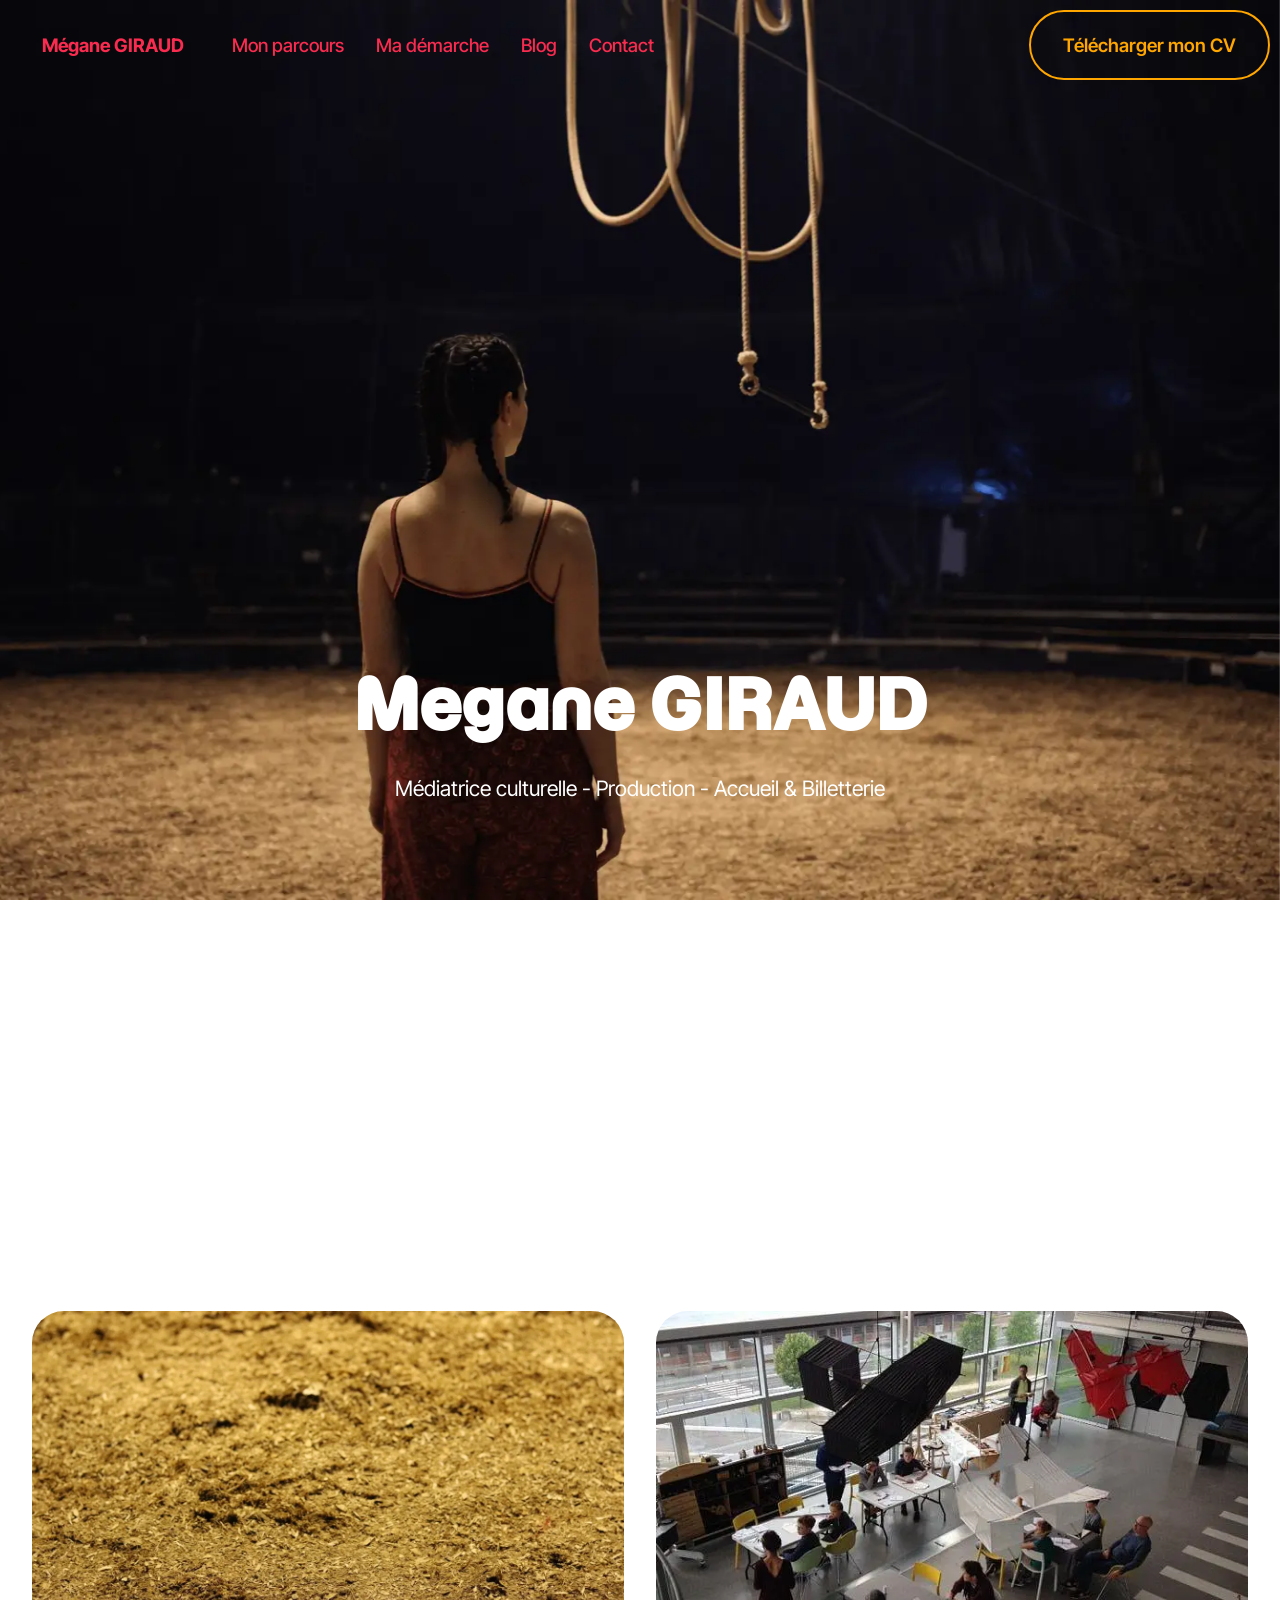
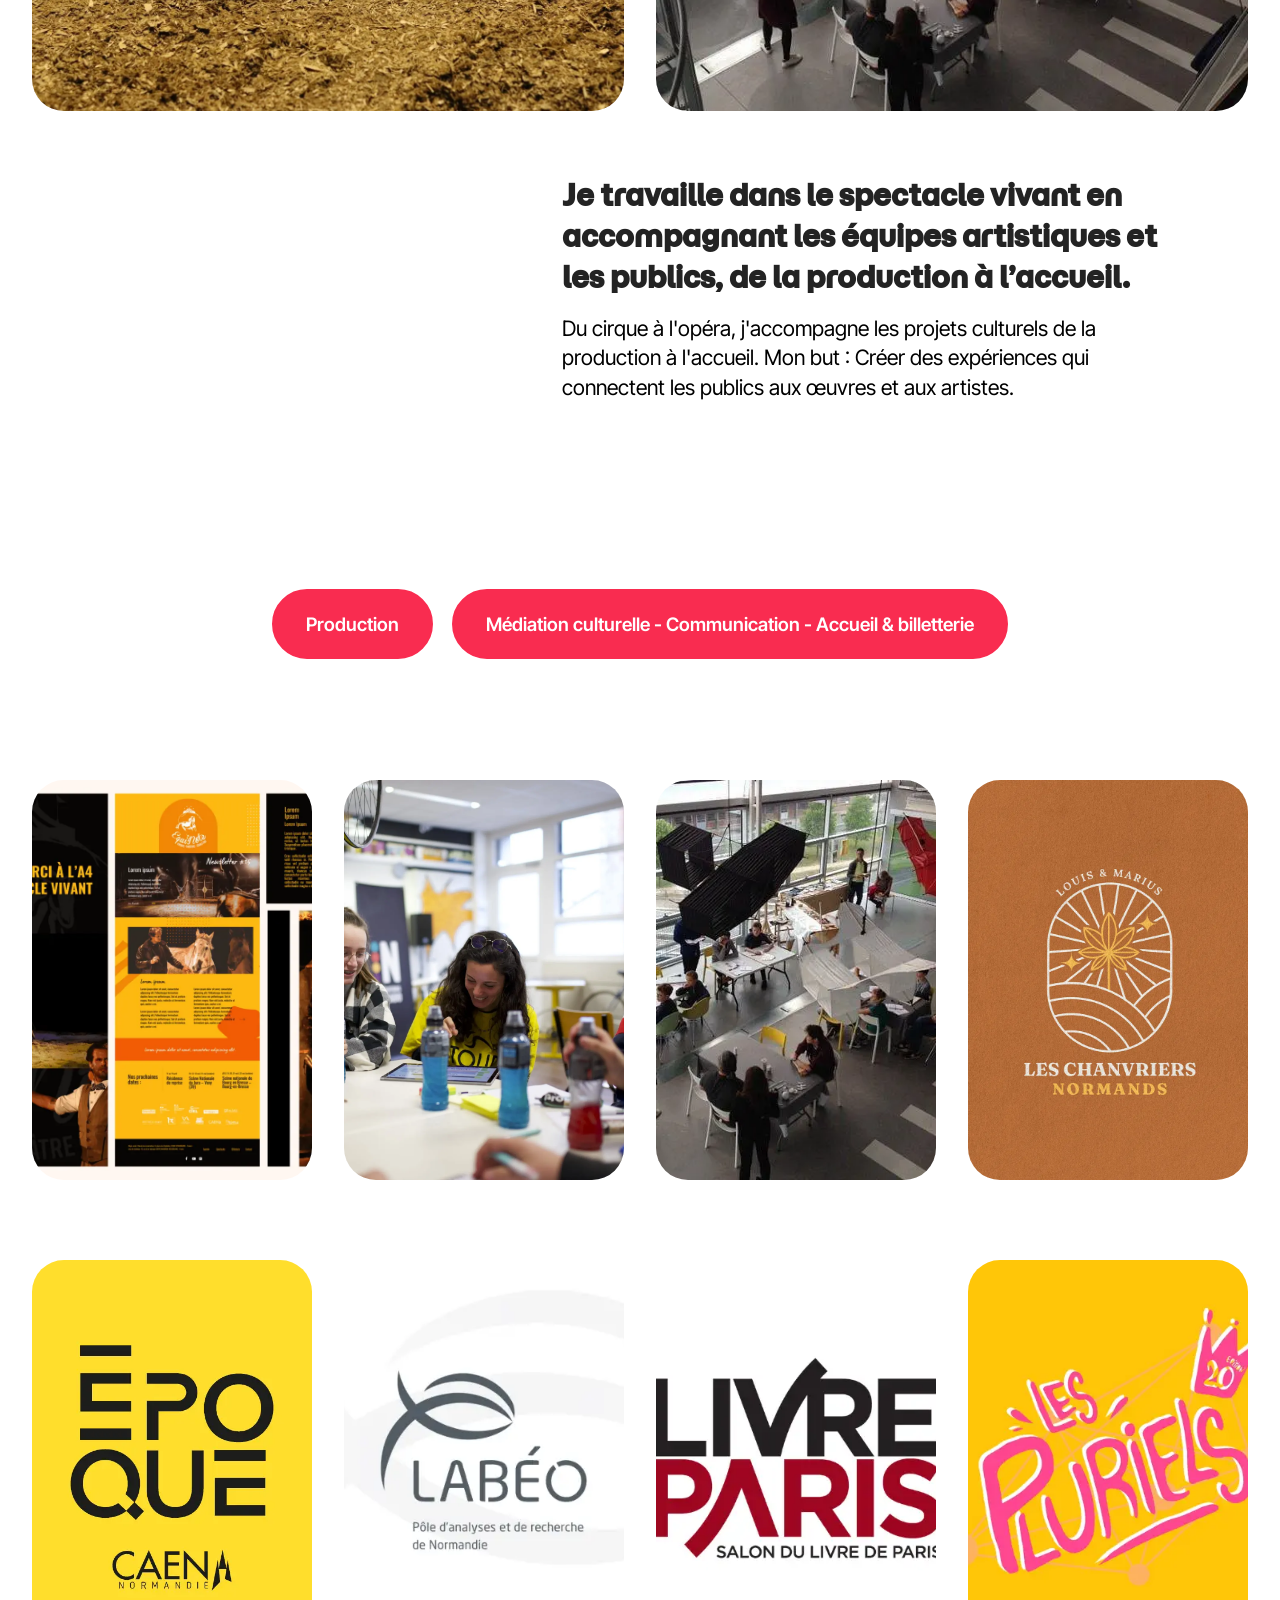
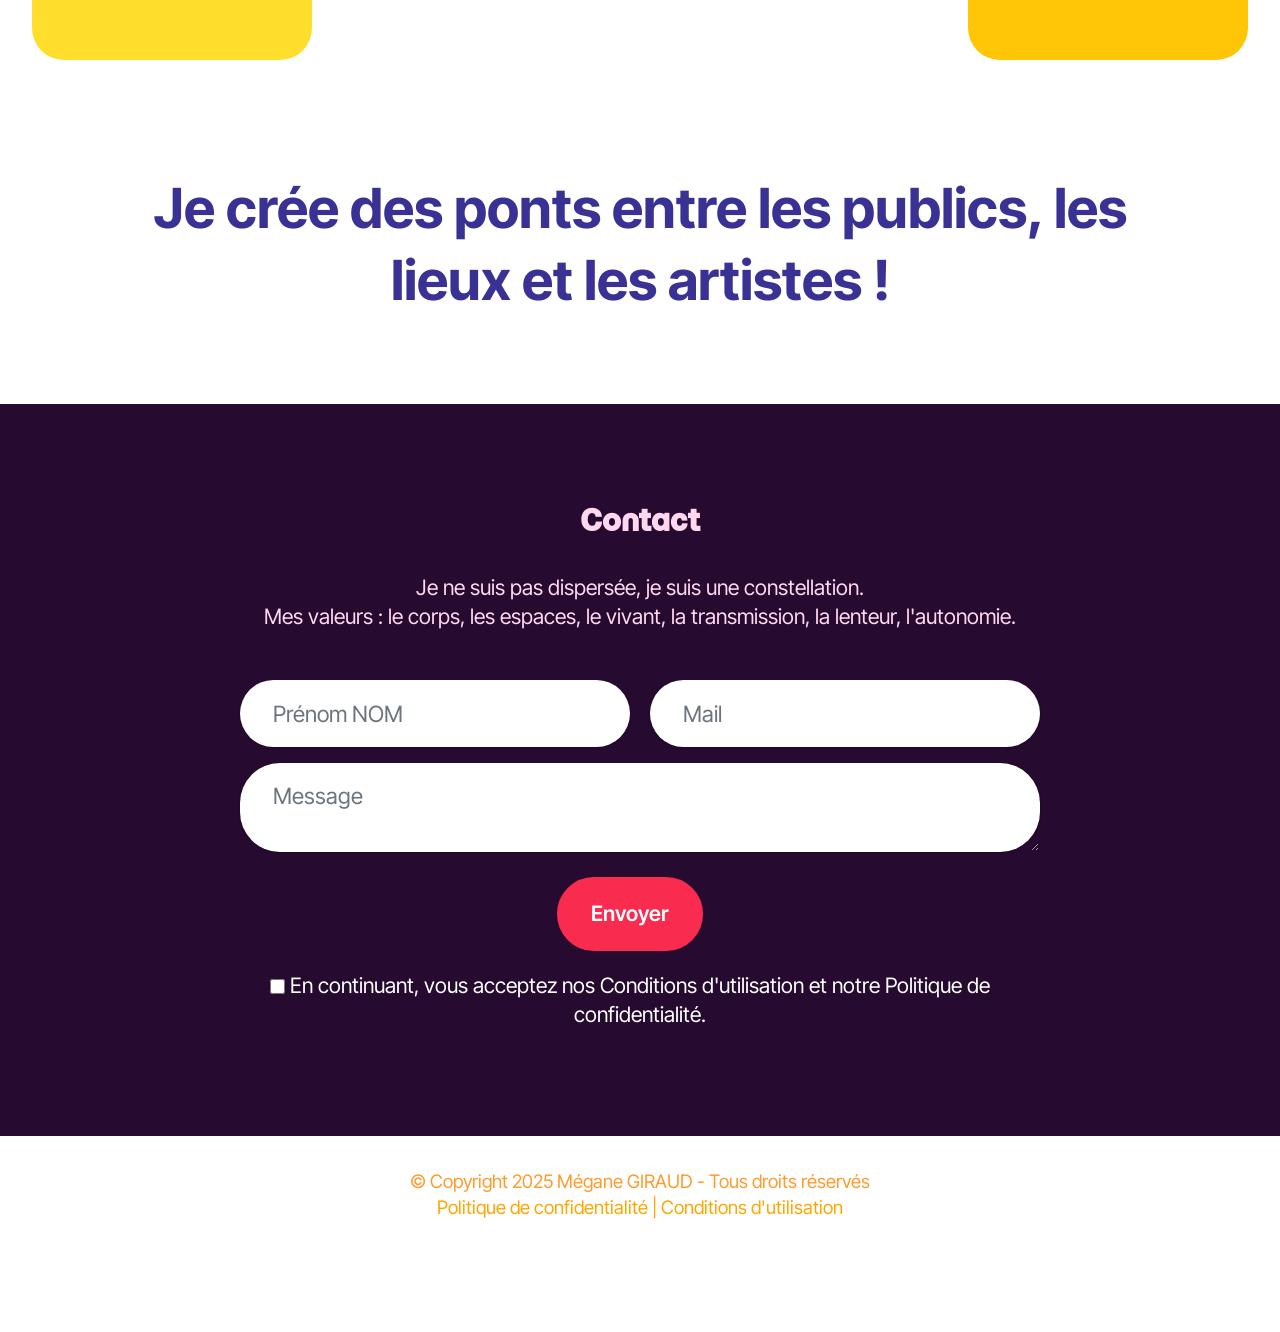
==== commit 62aec85c: "create github pages" ====
--- a/index.html
+++ b/index.html
@@ -17,13 +17,14 @@
   <link rel="stylesheet" href="assets/bootstrap/css/bootstrap-reboot.min.css">
   <link rel="stylesheet" href="assets/parallax/jarallax.css">
   <link rel="stylesheet" href="assets/web/assets/gdpr-plugin/gdpr-styles.css">
+  <link rel="stylesheet" href="assets/animatecss/animate.css">
   <link rel="stylesheet" href="assets/dropdown/css/style.css">
   <link rel="stylesheet" href="assets/theme/css/style.css">
   <link rel="preload" href="https://fonts.googleapis.com/css?family=Momo+Trust+Display:400&display=swap" as="style" onload="this.onload=null;this.rel='stylesheet'">
   <noscript><link rel="stylesheet" href="https://fonts.googleapis.com/css?family=Momo+Trust+Display:400&display=swap"></noscript>
   <link rel="preload" href="https://fonts.googleapis.com/css?family=Inter+Tight:100,200,300,400,500,600,700,800,900,100i,200i,300i,400i,500i,600i,700i,800i,900i&display=swap" as="style" onload="this.onload=null;this.rel='stylesheet'">
   <noscript><link rel="stylesheet" href="https://fonts.googleapis.com/css?family=Inter+Tight:100,200,300,400,500,600,700,800,900,100i,200i,300i,400i,500i,600i,700i,800i,900i&display=swap"></noscript>
-  <link rel="preload" as="style" href="assets/mobirise/css/mbr-additional.css?v=WGW5sD"><link rel="stylesheet" href="assets/mobirise/css/mbr-additional.css?v=WGW5sD" type="text/css">
+  <link rel="preload" as="style" href="assets/mobirise/css/mbr-additional.css?v=MxheAz"><link rel="stylesheet" href="assets/mobirise/css/mbr-additional.css?v=MxheAz" type="text/css">
 
   
   
@@ -49,15 +50,15 @@
 				</div>
 			</button>
 			<div class="collapse navbar-collapse opacityScroll" id="navbarSupportedContent">
-				<ul class="navbar-nav nav-dropdown" data-app-modern-menu="true"><li class="nav-item"><a class="nav-link link text-primary display-4" href="page2.html">Mon parcours</a></li>
+				<ul class="navbar-nav nav-dropdown" data-app-modern-menu="true"><li class="nav-item"><a class="nav-link link text-secondary display-4" href="page2.html">Mon parcours</a></li>
 					<li class="nav-item">
-						<a class="nav-link link text-primary display-4" href="page1.html" aria-expanded="false">Ma démarche</a>
-					</li><li class="nav-item"><a class="nav-link link text-primary display-4" href="page4.html">Blog</a></li>
+						<a class="nav-link link text-secondary display-4" href="page1.html" aria-expanded="false">Ma démarche</a>
+					</li><li class="nav-item"><a class="nav-link link text-secondary display-4" href="page4.html">Blog</a></li>
 					<li class="nav-item">
-						<a class="nav-link link text-primary display-4" href="index.html#form02-1c">Contact</a>
+						<a class="nav-link link text-secondary display-4" href="index.html#form02-1c">Contact</a>
 					</li></ul>
 				
-				<div class="navbar-buttons mbr-section-btn"><a class="btn btn-danger-outline display-4" href="assets/files/GIRAUD_MEGANE_CV-_.pdf" target="_blank">Télécharger mon CV</a></div>
+				<div class="navbar-buttons mbr-section-btn"><a class="btn btn-primary-outline display-4" href="assets/files/GIRAUD_MEGANE_CV-_.pdf" target="_blank">Télécharger mon CV</a></div>
 			</div>
 		</div>
 	</nav>
@@ -267,7 +268,7 @@
         </div>
         <div class="row justify-content-center">
             <div class="col-lg-8 mx-auto mbr-form" data-form-type="formoid">
-                <form action="https://mobirise.eu/" method="POST" class="mbr-form form-with-styler" data-form-title="Form Name"><input type="hidden" name="email" data-form-email="true" value="ph8RCXOpH1QveKSZnQlnmtAXMv4R+PYjgqsvCX7koCh2TZwb9AJTdLl+gDVfoYqaFmzjq9yBMwnk6IjtQyTtATV0N2ymhyKmZ1yxZ1vnse/djWoOJ24ipWFCLPE9zhTM.IvIXOJj6uukbphu+7m/EIxrAf5YzqJj3JRTna6LIsh6HCu92mVHKlzdgC5yhcLvyzO4fJqC7GGKV7FJ0ik5SmyJ1yfT0wQomLI2oRdXw+l8OXI2j1BJaJ8gOpctIFuRT">
+                <form action="https://mobirise.eu/" method="POST" class="mbr-form form-with-styler" data-form-title="Form Name"><input type="hidden" name="email" data-form-email="true" value="kmC4ZBrYTtHRD2iDU/Lgz63qG4IOw1mLl5L+L0GueJgmzBPZl+Dic5KtVkRT4zwROhHE1/wVVKrNCp4ypVTw65Ezum73dFiXybcnVG7BfhnXSKspG9ehOnwk7kB2MFcu.vWhyWD8A+u8E6DvxBT2cOyhV+mjiB6hUS3z9PEh28K6UavGzOmEchjAGXyDAQaDtv5E++Y49pkBH++fGqTLYHWcWh0K6JzPk1StOouhwoXyUNpYj4nnFQXTGYBQXnzoj">
                     <div class="row">
                         <div hidden="hidden" data-form-alert="" class="alert alert-success col-12">Votre message s'est envoyé avec succès !</div>
                         <div hidden="hidden" data-form-alert-danger="" class="alert alert-danger col-12">
@@ -289,7 +290,7 @@
                     </div>
                 <span class="gdpr-block">
 <label>
-<span class="textGDPR display-7" style="color: #393193"><input type="checkbox" name="gdpr" id="gdpr-form02-1c" required="">En continuant, vous acceptez nos <a style="color: #f92c50; text-decoration: none;" href="terms.html">Conditions d'utilisation</a> et notre <a style="color: #f92c50; text-decoration: none;" href="policy.html">Politique de confidentialité</a>.</span>
+<span class="textGDPR display-7" style="color: #ffffff"><input type="checkbox" name="gdpr" id="gdpr-form02-1c" required="">En continuant, vous acceptez nos Conditions d'utilisation et notre Politique de confidentialité.</span>
 </label>
 </span></form>
             </div>
@@ -307,13 +308,13 @@
         <div class="media-container-row align-center mbr-white">
             <div class="col-12">
                 <p class="mbr-text mb-0 mbr-fonts-style display-4">
-                    © Copyright 2025 Megane GIRAUD - All Rights Reserved
-                </p>
-            </div>
-        </div>
-    </div>
-</section><section class="display-7" style="padding: 0;align-items: center;justify-content: center;flex-wrap: wrap;    align-content: center;display: flex;position: relative;height: 4rem;"><a href="https://mobiri.se/152356" style="flex: 1 1;height: 4rem;position: absolute;width: 100%;z-index: 1;"><img alt="" style="height: 4rem;" src="[data-uri]"></a><p style="margin: 0;text-align: center;" class="display-7">&#8204;</p><a style="z-index:1" href="https://mobirise.com/drag-drop-website-builder.html">Drag and Drop Website Builder</a></section><script src="assets/bootstrap/js/bootstrap.bundle.min.js"></script>  <script src="assets/parallax/jarallax.js"></script>  <script src="assets/smoothscroll/smooth-scroll.js"></script>  <script src="assets/ytplayer/index.js"></script>  <script src="assets/dropdown/js/navbar-dropdown.js"></script>  <script src="assets/theme/js/script.js"></script>  <script src="assets/formoid/formoid.min.js"></script>  
-  
-  
-</body>
+                    © Copyright 2025 Mégane GIRAUD - Tous droits réservés<br><a href="page5.html" class="text-primary">Politique de confidentialité | Conditions d'utilisation</a><br></p>
+            </div>
+        </div>
+    </div>
+</section><section class="display-7" style="padding: 0;align-items: center;justify-content: center;flex-wrap: wrap;    align-content: center;display: flex;position: relative;height: 4rem;"><a href="https://mobiri.se/152356" style="flex: 1 1;height: 4rem;position: absolute;width: 100%;z-index: 1;"><img alt="" style="height: 4rem;" src="[data-uri]"></a><p style="margin: 0;text-align: center;" class="display-7">&#8204;</p><a style="z-index:1" href="https://mobirise.com/html-builder.html">HTML Website Creator</a></section><script src="assets/bootstrap/js/bootstrap.bundle.min.js"></script>  <script src="assets/parallax/jarallax.js"></script>  <script src="assets/smoothscroll/smooth-scroll.js"></script>  <script src="assets/ytplayer/index.js"></script>  <script src="assets/dropdown/js/navbar-dropdown.js"></script>  <script src="assets/theme/js/script.js"></script>  <script src="assets/formoid/formoid.min.js"></script>  
+  
+  
+  <input name="animation" type="hidden">
+  </body>
 </html>
--- a/assets/mobirise/css/mbr-additional.css
+++ b/assets/mobirise/css/mbr-additional.css
@@ -1848,9 +1848,12 @@
 }
 .cid-v8Rfif6iIU {
   padding-top: 2rem;
-  padding-bottom: 2rem;
-  background-color: #ffa600;
+  padding-bottom: 3rem;
+  background-color: #ffffff;
   overflow: hidden;
+}
+.cid-v8Rfif6iIU .media-container-row .mbr-text {
+  color: #ff9b2d;
 }
 .cid-v8RflWAhes {
   z-index: 1000;
@@ -2795,9 +2798,12 @@
 }
 .cid-v8Rfif6iIU {
   padding-top: 2rem;
-  padding-bottom: 2rem;
-  background-color: #ffa600;
+  padding-bottom: 3rem;
+  background-color: #ffffff;
   overflow: hidden;
+}
+.cid-v8Rfif6iIU .media-container-row .mbr-text {
+  color: #ff9b2d;
 }
 .cid-v8RflWAhes {
   z-index: 1000;
@@ -3741,9 +3747,12 @@
 }
 .cid-v8Rfif6iIU {
   padding-top: 2rem;
-  padding-bottom: 2rem;
-  background-color: #ffa600;
+  padding-bottom: 3rem;
+  background-color: #ffffff;
   overflow: hidden;
+}
+.cid-v8Rfif6iIU .media-container-row .mbr-text {
+  color: #ff9b2d;
 }
 .cid-v8RflWAhes {
   z-index: 1000;
@@ -4367,9 +4376,12 @@
 }
 .cid-v8Rfif6iIU {
   padding-top: 2rem;
-  padding-bottom: 2rem;
-  background-color: #ffa600;
+  padding-bottom: 3rem;
+  background-color: #ffffff;
   overflow: hidden;
+}
+.cid-v8Rfif6iIU .media-container-row .mbr-text {
+  color: #ff9b2d;
 }
 .cid-v8RflWAhes {
   z-index: 1000;
@@ -5083,7 +5095,616 @@
 }
 .cid-v8Rfif6iIU {
   padding-top: 2rem;
-  padding-bottom: 2rem;
-  background-color: #ffa600;
+  padding-bottom: 3rem;
+  background-color: #ffffff;
   overflow: hidden;
 }
+.cid-v8Rfif6iIU .media-container-row .mbr-text {
+  color: #ff9b2d;
+}
+.cid-v947On1ijD {
+  padding-top: 10rem;
+  padding-bottom: 1rem;
+  background-color: #ffffff;
+}
+.cid-v947On1ijD .mbr-text {
+  color: #000000;
+}
+.cid-v947On1ijD .mbr-section-subtitle {
+  color: #000000;
+}
+.cid-v947On1ijD .mbr-section-title {
+  color: #000000;
+}
+.cid-v946Lt1061 {
+  padding-top: 4rem;
+  padding-bottom: 10rem;
+  background-color: #ffffff;
+}
+.cid-v946Lt1061 .mbr-text {
+  color: #000000;
+}
+.cid-v946Lt1061 .mbr-section-subtitle {
+  color: #000000;
+}
+.cid-v946Lt1061 .mbr-section-title {
+  color: #000000;
+}
+.cid-v8RflWAhes {
+  z-index: 1000;
+  width: 100%;
+  position: relative;
+}
+.cid-v8RflWAhes .dropdown-item:before {
+  font-family: Moririse2 !important;
+  content: "\e966";
+  display: inline-block;
+  width: 0;
+  position: absolute;
+  left: 1rem;
+  top: 0.5rem;
+  margin-right: 0.5rem;
+  line-height: 1;
+  font-size: inherit;
+  vertical-align: middle;
+  text-align: center;
+  overflow: hidden;
+  transform: scale(0, 1);
+  transition: all 0.25s ease-in-out;
+}
+@media (max-width: 767px) {
+  .cid-v8RflWAhes .navbar-toggler {
+    transform: scale(0.8);
+  }
+}
+.cid-v8RflWAhes .navbar-brand {
+  flex-shrink: 0;
+  align-items: center;
+  margin-right: 0;
+  padding: 10px 0;
+  transition: all 0.3s;
+  word-break: break-word;
+  z-index: 1;
+}
+.cid-v8RflWAhes .navbar-brand img {
+  max-width: 100%;
+  max-height: 100%;
+  border-radius: 0px !important;
+}
+.cid-v8RflWAhes .navbar-brand .navbar-caption {
+  line-height: inherit !important;
+}
+.cid-v8RflWAhes .navbar-brand .navbar-logo a {
+  outline: none;
+}
+.cid-v8RflWAhes .navbar-nav {
+  margin: auto;
+  margin-left: 0;
+}
+.cid-v8RflWAhes .navbar-nav .nav-item {
+  padding: 0 !important;
+  transition: 0.3s all !important;
+}
+.cid-v8RflWAhes .navbar-nav .nav-item .nav-link {
+  padding: 16px !important;
+  margin: 0 !important;
+  border-radius: 1rem !important;
+  transition: 0.3s all !important;
+}
+.cid-v8RflWAhes .navbar-nav .nav-item .nav-link:hover {
+  background-color: rgba(27, 31, 10, 0.06);
+}
+.cid-v8RflWAhes .navbar-nav .open .nav-link::after {
+  transform: rotate(180deg);
+}
+@media (min-width: 992px) {
+  .cid-v8RflWAhes .navbar-nav .open .nav-link::before {
+    content: "";
+    width: 100%;
+    height: 20px;
+    top: 100%;
+    background: transparent;
+    position: absolute;
+  }
+}
+.cid-v8RflWAhes .navbar-nav .dropdown-item {
+  padding: 12px !important;
+  border-radius: 0.5rem !important;
+  margin: 0 8px !important;
+  transition: 0.3s all !important;
+}
+.cid-v8RflWAhes .navbar-nav .dropdown-item:hover {
+  background-color: rgba(27, 31, 10, 0.06);
+}
+@media (min-width: 992px) {
+  .cid-v8RflWAhes .navbar-nav {
+    padding-left: 1.5rem;
+  }
+}
+.cid-v8RflWAhes .nav-link {
+  width: fit-content;
+  position: relative;
+}
+.cid-v8RflWAhes .navbar-logo {
+  padding-left: 2rem;
+  margin: 0 !important;
+}
+@media (max-width: 767px) {
+  .cid-v8RflWAhes .navbar-logo {
+    padding-left: 1rem;
+  }
+}
+.cid-v8RflWAhes .navbar-caption {
+  padding-left: 1rem;
+  padding-right: 0.5rem;
+}
+@media (min-width: 767px) {
+  .cid-v8RflWAhes .navbar-caption {
+    padding-left: 2rem;
+  }
+}
+@media (max-width: 767px) {
+  .cid-v8RflWAhes .nav-dropdown {
+    padding-bottom: 0.5rem;
+  }
+}
+.cid-v8RflWAhes .nav-dropdown .link.dropdown-toggle::after {
+  margin-left: 0.5rem;
+  margin-top: 0.2rem;
+  transition: 0.3s all;
+}
+.cid-v8RflWAhes .container {
+  display: flex;
+  height: 90px;
+  padding: 0.5rem 0.6rem;
+  flex-wrap: nowrap;
+  left: 0;
+  right: 0;
+  -webkit-box-pack: justify;
+  -ms-flex-pack: justify;
+  justify-content: flex-end;
+  -webkit-box-align: center;
+  -webkit-align-items: center;
+  -ms-flex-align: center;
+  align-items: center;
+  border-radius: 100vw;
+}
+@media (max-width: 992px) {
+  .cid-v8RflWAhes .container {
+    padding-right: 2rem;
+  }
+}
+@media (max-width: 767px) {
+  .cid-v8RflWAhes .container {
+    width: 95%;
+    height: 56px !important;
+    padding-right: 1rem;
+    margin-top: 0rem;
+  }
+}
+.cid-v8RflWAhes .iconfont-wrapper {
+  color: #000000 !important;
+  font-size: 1.5rem;
+  padding-right: 0.5rem;
+}
+.cid-v8RflWAhes .dropdown-menu {
+  flex-wrap: wrap;
+  flex-direction: column;
+  max-width: 100%;
+  padding: 12px 4px !important;
+  border-radius: 1.5rem;
+  transition: 0.3s all !important;
+  min-width: auto;
+  background: #ffffff;
+}
+.cid-v8RflWAhes .nav-item:focus,
+.cid-v8RflWAhes .nav-link:focus {
+  outline: none;
+}
+.cid-v8RflWAhes .dropdown .dropdown-menu .dropdown-item {
+  width: auto;
+  transition: all 0.25s ease-in-out;
+}
+.cid-v8RflWAhes .dropdown .dropdown-menu .dropdown-item::after {
+  right: 0.5rem;
+}
+.cid-v8RflWAhes .dropdown .dropdown-menu .dropdown-item .mbr-iconfont {
+  margin-right: 0.5rem;
+  vertical-align: sub;
+}
+.cid-v8RflWAhes .dropdown .dropdown-menu .dropdown-item .mbr-iconfont:before {
+  display: inline-block;
+  transform: scale(1, 1);
+  transition: all 0.25s ease-in-out;
+}
+.cid-v8RflWAhes .collapsed .dropdown-menu .dropdown-item:before {
+  display: none;
+}
+.cid-v8RflWAhes .collapsed .dropdown .dropdown-menu .dropdown-item {
+  padding: 0.235em 1.5em 0.235em 1.5em !important;
+  transition: none;
+  margin: 0 !important;
+}
+.cid-v8RflWAhes .navbar {
+  min-height: 90px;
+  transition: all 0.3s;
+  border-bottom: 1px solid transparent;
+  background: transparent !important;
+  padding: 0 !important;
+  border: none !important;
+  box-shadow: none !important;
+  border-radius: 0 !important;
+}
+.cid-v8RflWAhes .navbar.opened {
+  transition: all 0.25s;
+}
+.cid-v8RflWAhes .navbar .dropdown-item {
+  padding: 0.5rem 1.8rem;
+}
+.cid-v8RflWAhes .navbar .navbar-logo img {
+  width: auto;
+}
+.cid-v8RflWAhes .navbar .navbar-collapse {
+  z-index: 1;
+  justify-content: flex-end;
+}
+.cid-v8RflWAhes .navbar.collapsed {
+  justify-content: center;
+}
+.cid-v8RflWAhes .navbar.collapsed .nav-item .nav-link::before {
+  display: none;
+}
+.cid-v8RflWAhes .navbar.collapsed.opened .dropdown-menu {
+  top: 0;
+}
+.cid-v8RflWAhes .navbar.collapsed .dropdown-menu .dropdown-submenu {
+  left: 0 !important;
+}
+.cid-v8RflWAhes .navbar.collapsed .dropdown-menu .dropdown-item:after {
+  right: auto;
+}
+.cid-v8RflWAhes .navbar.collapsed .dropdown-menu .dropdown-toggle[data-toggle="dropdown-submenu"]:after {
+  margin-left: 0.5rem;
+  margin-top: 0.2rem;
+  border-top: 0.35em solid;
+  border-right: 0.35em solid transparent;
+  border-left: 0.35em solid transparent;
+  border-bottom: 0;
+  top: 41%;
+}
+.cid-v8RflWAhes .navbar.collapsed ul.navbar-nav li {
+  margin: auto;
+}
+.cid-v8RflWAhes .navbar.collapsed .dropdown-menu .dropdown-item {
+  padding: 0.25rem 1.5rem;
+  text-align: center;
+}
+.cid-v8RflWAhes .navbar.collapsed .icons-menu {
+  padding-left: 0;
+  padding-right: 0;
+  padding-top: 0.5rem;
+  padding-bottom: 0.5rem;
+}
+@media (max-width: 767px) {
+  .cid-v8RflWAhes .navbar {
+    min-height: 72px;
+  }
+  .cid-v8RflWAhes .navbar .navbar-logo img {
+    height: 2rem !important;
+  }
+}
+@media (max-width: 991px) {
+  .cid-v8RflWAhes .navbar .nav-item .nav-link::before {
+    display: none;
+  }
+  .cid-v8RflWAhes .navbar.opened .dropdown-menu {
+    top: 0;
+  }
+  .cid-v8RflWAhes .navbar .dropdown-menu .dropdown-submenu {
+    left: 0 !important;
+  }
+  .cid-v8RflWAhes .navbar .dropdown-menu .dropdown-item:after {
+    right: auto;
+  }
+  .cid-v8RflWAhes .navbar .dropdown-menu .dropdown-toggle[data-toggle="dropdown-submenu"]:after {
+    margin-left: 0.5rem;
+    margin-top: 0.2rem;
+    border-top: 0.35em solid;
+    border-right: 0.35em solid transparent;
+    border-left: 0.35em solid transparent;
+    border-bottom: 0;
+    top: 40%;
+  }
+  .cid-v8RflWAhes .navbar .dropdown-menu .dropdown-item {
+    padding: 0.25rem 1.5rem !important;
+    text-align: center;
+  }
+  .cid-v8RflWAhes .navbar .navbar-brand {
+    flex-shrink: initial;
+    flex-basis: auto;
+    word-break: break-word;
+    padding-right: 10px;
+  }
+  .cid-v8RflWAhes .navbar .navbar-toggler {
+    flex-basis: auto;
+  }
+  .cid-v8RflWAhes .navbar .icons-menu {
+    padding-left: 0;
+    padding-top: 0.5rem;
+    padding-bottom: 0.5rem;
+  }
+}
+.cid-v8RflWAhes .navbar.navbar-short .navbar-logo img {
+  height: 2rem;
+}
+.cid-v8RflWAhes .dropdown-item.active,
+.cid-v8RflWAhes .dropdown-item:active {
+  background-color: transparent;
+}
+.cid-v8RflWAhes .navbar-expand-lg .navbar-nav .nav-link {
+  padding: 0;
+}
+.cid-v8RflWAhes .nav-dropdown .link.dropdown-toggle {
+  margin-right: 1.667em;
+}
+.cid-v8RflWAhes .nav-dropdown .link.dropdown-toggle[aria-expanded="true"] {
+  margin-right: 0;
+  padding: 0.667em 1.667em;
+}
+.cid-v8RflWAhes .navbar.navbar-expand-lg .dropdown .dropdown-menu {
+  background: #ffffff;
+}
+.cid-v8RflWAhes .navbar.navbar-expand-lg .dropdown .dropdown-menu .dropdown-submenu {
+  margin: 0;
+  left: 105%;
+  transform: none;
+  top: -12px;
+}
+.cid-v8RflWAhes .navbar .dropdown.open > .dropdown-menu {
+  display: flex;
+}
+.cid-v8RflWAhes ul.navbar-nav {
+  flex-wrap: wrap;
+}
+.cid-v8RflWAhes .navbar-buttons {
+  text-align: center;
+  min-width: 140px;
+}
+@media (max-width: 992px) {
+  .cid-v8RflWAhes .navbar-buttons {
+    text-align: left;
+  }
+}
+.cid-v8RflWAhes button.navbar-toggler {
+  outline: none;
+  width: 31px;
+  height: 20px;
+  cursor: pointer;
+  transition: all 0.2s;
+  position: relative;
+  align-self: center;
+}
+.cid-v8RflWAhes button.navbar-toggler .hamburger span {
+  position: absolute;
+  right: 0;
+  width: 30px;
+  height: 2px;
+  border-right: 5px;
+  background-color: #000000;
+}
+.cid-v8RflWAhes button.navbar-toggler .hamburger span:nth-child(1) {
+  top: 0;
+  transition: all 0.2s;
+}
+.cid-v8RflWAhes button.navbar-toggler .hamburger span:nth-child(2) {
+  top: 8px;
+  transition: all 0.15s;
+}
+.cid-v8RflWAhes button.navbar-toggler .hamburger span:nth-child(3) {
+  top: 8px;
+  transition: all 0.15s;
+}
+.cid-v8RflWAhes button.navbar-toggler .hamburger span:nth-child(4) {
+  top: 16px;
+  transition: all 0.2s;
+}
+.cid-v8RflWAhes nav.opened .hamburger span:nth-child(1) {
+  top: 8px;
+  width: 0;
+  opacity: 0;
+  right: 50%;
+  transition: all 0.2s;
+}
+.cid-v8RflWAhes nav.opened .hamburger span:nth-child(2) {
+  transform: rotate(45deg);
+  transition: all 0.25s;
+}
+.cid-v8RflWAhes nav.opened .hamburger span:nth-child(3) {
+  transform: rotate(-45deg);
+  transition: all 0.25s;
+}
+.cid-v8RflWAhes nav.opened .hamburger span:nth-child(4) {
+  top: 8px;
+  width: 0;
+  opacity: 0;
+  right: 50%;
+  transition: all 0.2s;
+}
+.cid-v8RflWAhes .navbar-dropdown {
+  padding: 0;
+  background-color: #ffffff !important;
+  position: fixed;
+}
+.cid-v8RflWAhes .opacityScroll {
+  background: rgba(255, 255, 255, 0) !important;
+}
+.cid-v8RflWAhes a.nav-link {
+  display: flex;
+  align-items: center;
+  justify-content: center;
+}
+.cid-v8RflWAhes .icons-menu {
+  flex-wrap: nowrap;
+  display: flex;
+  justify-content: center;
+  padding-left: 1rem;
+  padding-right: 1rem;
+  padding-top: 0.3rem;
+  text-align: center;
+}
+@media (max-width: 992px) {
+  .cid-v8RflWAhes .icons-menu {
+    justify-content: flex-start;
+    margin-bottom: 0.5rem;
+  }
+}
+@media screen and (-ms-high-contrast: active), (-ms-high-contrast: none) {
+  .cid-v8RflWAhes .navbar {
+    height: 70px;
+  }
+  .cid-v8RflWAhes .navbar.opened {
+    height: auto;
+  }
+  .cid-v8RflWAhes .nav-item .nav-link:hover::before {
+    width: 175%;
+    max-width: calc(100% + 2rem);
+    left: -1rem;
+  }
+}
+.cid-v8RflWAhes .navbar .dropdown > .dropdown-menu {
+  display: none;
+  width: max-content;
+  max-width: 500px !important;
+  transform: translateX(-50%);
+  top: calc(100% + 20px);
+  left: 50%;
+}
+.cid-v8RflWAhes .navbar .dropdown > .dropdown-menu .dropdown-item {
+  line-height: 1 !important;
+}
+.cid-v8RflWAhes .navbar .dropdown > .dropdown-menu .dropdown .dropdown-item {
+  align-items: center;
+  display: flex;
+  height: max-content !important;
+  min-height: max-content !important;
+}
+.cid-v8RflWAhes .navbar .dropdown > .dropdown-menu .dropdown .dropdown-item::after {
+  display: inline-block;
+  position: static;
+  margin-left: 0.5rem;
+  margin-top: 0;
+  margin-right: 0;
+  margin-bottom: 0;
+  transition: 0.3s all;
+  transform: rotate(-90deg);
+}
+.cid-v8RflWAhes .navbar .dropdown > .dropdown-menu .dropdown.open .dropdown-item::after {
+  transform: rotate(0deg);
+}
+.cid-v8RflWAhes .mbr-section-btn {
+  margin: -0.6rem -0.6rem;
+}
+.cid-v8RflWAhes .navbar-toggler {
+  margin-left: 12px;
+  margin-right: 8px;
+  order: 1000;
+}
+@media (max-width: 991px) {
+  .cid-v8RflWAhes .navbar-brand {
+    margin-right: auto;
+  }
+  .cid-v8RflWAhes .navbar-collapse {
+    z-index: -1 !important;
+    position: absolute;
+    top: 100%;
+    left: 0;
+    width: 100%;
+    padding: 1rem;
+    border-radius: 1.5rem;
+    background: #ffffff;
+    backdrop-filter: blur(8px);
+  }
+  .cid-v8RflWAhes .navbar-nav .nav-item .nav-link::after {
+    margin-left: 10px;
+  }
+  .cid-v8RflWAhes .navbar-nav .dropdown-item:hover {
+    background-color: rgba(27, 31, 10, 0.06);
+  }
+  .cid-v8RflWAhes .navbar .dropdown > .dropdown-menu {
+    max-width: 100% !important;
+    transform: translateX(0);
+    top: 10px;
+    left: 0;
+    padding: 8px !important;
+    border-radius: 1rem;
+    background-color: rgba(27, 31, 10, 0.04) !important;
+  }
+  .cid-v8RflWAhes .navbar .dropdown > .dropdown-menu .dropdown-item {
+    padding: 8px !important;
+    line-height: 1 !important;
+    margin-bottom: 4px !important;
+  }
+  .cid-v8RflWAhes .navbar .dropdown > .dropdown-menu .dropdown .dropdown-item {
+    align-items: center;
+    display: flex;
+    height: max-content !important;
+    min-height: max-content !important;
+  }
+  .cid-v8RflWAhes .navbar .dropdown > .dropdown-menu .dropdown .dropdown-item::after {
+    display: inline-block;
+    position: static;
+    margin-left: 0.5rem;
+    margin-top: 0;
+    margin-right: 0;
+    margin-bottom: 0;
+    transition: 0.3s all;
+    transform: rotate(0deg);
+  }
+  .cid-v8RflWAhes .navbar .dropdown > .dropdown-menu .dropdown.open .dropdown-item::after {
+    transform: rotate(180deg);
+  }
+  .cid-v8RflWAhes .navbar .dropdown > .dropdown-menu .dropdown-submenu {
+    position: static;
+    width: 100%;
+    max-width: 100% !important;
+    transform: translateX(0) !important;
+    top: 0;
+    left: 0;
+    padding: 8px !important;
+    border-radius: 1rem;
+    background-color: rgba(27, 31, 10, 0.04) !important;
+  }
+  .cid-v8RflWAhes .navbar .dropdown.open > .dropdown-menu {
+    display: flex !important;
+    flex-direction: column;
+    align-items: flex-start;
+  }
+}
+@media (max-width: 991px) and (max-width: 767px) {
+  .cid-v8RflWAhes .navbar-collapse {
+    left: -0.7rem;
+    width: 106%;
+    border-radius: 0;
+  }
+}
+@media (max-width: 991px) and (min-width: 768px) and (max-width: 991px) {
+  .cid-v8RflWAhes .navbar-collapse {
+    left: 0rem;
+    width: 106%;
+    border-radius: 0;
+  }
+}
+@media (max-width: 575px) {
+  .cid-v8RflWAhes .navbar-collapse {
+    padding: 1rem;
+  }
+}
+.cid-v8Rfif6iIU {
+  padding-top: 2rem;
+  padding-bottom: 3rem;
+  background-color: #ffffff;
+  overflow: hidden;
+}
+.cid-v8Rfif6iIU .media-container-row .mbr-text {
+  color: #ff9b2d;
+}
--- a/assets/mobirise/css/mbr-additional.css
+++ b/assets/mobirise/css/mbr-additional.css
@@ -1848,9 +1848,12 @@
 }
 .cid-v8Rfif6iIU {
   padding-top: 2rem;
-  padding-bottom: 2rem;
-  background-color: #ffa600;
+  padding-bottom: 3rem;
+  background-color: #ffffff;
   overflow: hidden;
+}
+.cid-v8Rfif6iIU .media-container-row .mbr-text {
+  color: #ff9b2d;
 }
 .cid-v8RflWAhes {
   z-index: 1000;
@@ -2795,9 +2798,12 @@
 }
 .cid-v8Rfif6iIU {
   padding-top: 2rem;
-  padding-bottom: 2rem;
-  background-color: #ffa600;
+  padding-bottom: 3rem;
+  background-color: #ffffff;
   overflow: hidden;
+}
+.cid-v8Rfif6iIU .media-container-row .mbr-text {
+  color: #ff9b2d;
 }
 .cid-v8RflWAhes {
   z-index: 1000;
@@ -3741,9 +3747,12 @@
 }
 .cid-v8Rfif6iIU {
   padding-top: 2rem;
-  padding-bottom: 2rem;
-  background-color: #ffa600;
+  padding-bottom: 3rem;
+  background-color: #ffffff;
   overflow: hidden;
+}
+.cid-v8Rfif6iIU .media-container-row .mbr-text {
+  color: #ff9b2d;
 }
 .cid-v8RflWAhes {
   z-index: 1000;
@@ -4367,9 +4376,12 @@
 }
 .cid-v8Rfif6iIU {
   padding-top: 2rem;
-  padding-bottom: 2rem;
-  background-color: #ffa600;
+  padding-bottom: 3rem;
+  background-color: #ffffff;
   overflow: hidden;
+}
+.cid-v8Rfif6iIU .media-container-row .mbr-text {
+  color: #ff9b2d;
 }
 .cid-v8RflWAhes {
   z-index: 1000;
@@ -5083,7 +5095,616 @@
 }
 .cid-v8Rfif6iIU {
   padding-top: 2rem;
-  padding-bottom: 2rem;
-  background-color: #ffa600;
+  padding-bottom: 3rem;
+  background-color: #ffffff;
   overflow: hidden;
 }
+.cid-v8Rfif6iIU .media-container-row .mbr-text {
+  color: #ff9b2d;
+}
+.cid-v947On1ijD {
+  padding-top: 10rem;
+  padding-bottom: 1rem;
+  background-color: #ffffff;
+}
+.cid-v947On1ijD .mbr-text {
+  color: #000000;
+}
+.cid-v947On1ijD .mbr-section-subtitle {
+  color: #000000;
+}
+.cid-v947On1ijD .mbr-section-title {
+  color: #000000;
+}
+.cid-v946Lt1061 {
+  padding-top: 4rem;
+  padding-bottom: 10rem;
+  background-color: #ffffff;
+}
+.cid-v946Lt1061 .mbr-text {
+  color: #000000;
+}
+.cid-v946Lt1061 .mbr-section-subtitle {
+  color: #000000;
+}
+.cid-v946Lt1061 .mbr-section-title {
+  color: #000000;
+}
+.cid-v8RflWAhes {
+  z-index: 1000;
+  width: 100%;
+  position: relative;
+}
+.cid-v8RflWAhes .dropdown-item:before {
+  font-family: Moririse2 !important;
+  content: "\e966";
+  display: inline-block;
+  width: 0;
+  position: absolute;
+  left: 1rem;
+  top: 0.5rem;
+  margin-right: 0.5rem;
+  line-height: 1;
+  font-size: inherit;
+  vertical-align: middle;
+  text-align: center;
+  overflow: hidden;
+  transform: scale(0, 1);
+  transition: all 0.25s ease-in-out;
+}
+@media (max-width: 767px) {
+  .cid-v8RflWAhes .navbar-toggler {
+    transform: scale(0.8);
+  }
+}
+.cid-v8RflWAhes .navbar-brand {
+  flex-shrink: 0;
+  align-items: center;
+  margin-right: 0;
+  padding: 10px 0;
+  transition: all 0.3s;
+  word-break: break-word;
+  z-index: 1;
+}
+.cid-v8RflWAhes .navbar-brand img {
+  max-width: 100%;
+  max-height: 100%;
+  border-radius: 0px !important;
+}
+.cid-v8RflWAhes .navbar-brand .navbar-caption {
+  line-height: inherit !important;
+}
+.cid-v8RflWAhes .navbar-brand .navbar-logo a {
+  outline: none;
+}
+.cid-v8RflWAhes .navbar-nav {
+  margin: auto;
+  margin-left: 0;
+}
+.cid-v8RflWAhes .navbar-nav .nav-item {
+  padding: 0 !important;
+  transition: 0.3s all !important;
+}
+.cid-v8RflWAhes .navbar-nav .nav-item .nav-link {
+  padding: 16px !important;
+  margin: 0 !important;
+  border-radius: 1rem !important;
+  transition: 0.3s all !important;
+}
+.cid-v8RflWAhes .navbar-nav .nav-item .nav-link:hover {
+  background-color: rgba(27, 31, 10, 0.06);
+}
+.cid-v8RflWAhes .navbar-nav .open .nav-link::after {
+  transform: rotate(180deg);
+}
+@media (min-width: 992px) {
+  .cid-v8RflWAhes .navbar-nav .open .nav-link::before {
+    content: "";
+    width: 100%;
+    height: 20px;
+    top: 100%;
+    background: transparent;
+    position: absolute;
+  }
+}
+.cid-v8RflWAhes .navbar-nav .dropdown-item {
+  padding: 12px !important;
+  border-radius: 0.5rem !important;
+  margin: 0 8px !important;
+  transition: 0.3s all !important;
+}
+.cid-v8RflWAhes .navbar-nav .dropdown-item:hover {
+  background-color: rgba(27, 31, 10, 0.06);
+}
+@media (min-width: 992px) {
+  .cid-v8RflWAhes .navbar-nav {
+    padding-left: 1.5rem;
+  }
+}
+.cid-v8RflWAhes .nav-link {
+  width: fit-content;
+  position: relative;
+}
+.cid-v8RflWAhes .navbar-logo {
+  padding-left: 2rem;
+  margin: 0 !important;
+}
+@media (max-width: 767px) {
+  .cid-v8RflWAhes .navbar-logo {
+    padding-left: 1rem;
+  }
+}
+.cid-v8RflWAhes .navbar-caption {
+  padding-left: 1rem;
+  padding-right: 0.5rem;
+}
+@media (min-width: 767px) {
+  .cid-v8RflWAhes .navbar-caption {
+    padding-left: 2rem;
+  }
+}
+@media (max-width: 767px) {
+  .cid-v8RflWAhes .nav-dropdown {
+    padding-bottom: 0.5rem;
+  }
+}
+.cid-v8RflWAhes .nav-dropdown .link.dropdown-toggle::after {
+  margin-left: 0.5rem;
+  margin-top: 0.2rem;
+  transition: 0.3s all;
+}
+.cid-v8RflWAhes .container {
+  display: flex;
+  height: 90px;
+  padding: 0.5rem 0.6rem;
+  flex-wrap: nowrap;
+  left: 0;
+  right: 0;
+  -webkit-box-pack: justify;
+  -ms-flex-pack: justify;
+  justify-content: flex-end;
+  -webkit-box-align: center;
+  -webkit-align-items: center;
+  -ms-flex-align: center;
+  align-items: center;
+  border-radius: 100vw;
+}
+@media (max-width: 992px) {
+  .cid-v8RflWAhes .container {
+    padding-right: 2rem;
+  }
+}
+@media (max-width: 767px) {
+  .cid-v8RflWAhes .container {
+    width: 95%;
+    height: 56px !important;
+    padding-right: 1rem;
+    margin-top: 0rem;
+  }
+}
+.cid-v8RflWAhes .iconfont-wrapper {
+  color: #000000 !important;
+  font-size: 1.5rem;
+  padding-right: 0.5rem;
+}
+.cid-v8RflWAhes .dropdown-menu {
+  flex-wrap: wrap;
+  flex-direction: column;
+  max-width: 100%;
+  padding: 12px 4px !important;
+  border-radius: 1.5rem;
+  transition: 0.3s all !important;
+  min-width: auto;
+  background: #ffffff;
+}
+.cid-v8RflWAhes .nav-item:focus,
+.cid-v8RflWAhes .nav-link:focus {
+  outline: none;
+}
+.cid-v8RflWAhes .dropdown .dropdown-menu .dropdown-item {
+  width: auto;
+  transition: all 0.25s ease-in-out;
+}
+.cid-v8RflWAhes .dropdown .dropdown-menu .dropdown-item::after {
+  right: 0.5rem;
+}
+.cid-v8RflWAhes .dropdown .dropdown-menu .dropdown-item .mbr-iconfont {
+  margin-right: 0.5rem;
+  vertical-align: sub;
+}
+.cid-v8RflWAhes .dropdown .dropdown-menu .dropdown-item .mbr-iconfont:before {
+  display: inline-block;
+  transform: scale(1, 1);
+  transition: all 0.25s ease-in-out;
+}
+.cid-v8RflWAhes .collapsed .dropdown-menu .dropdown-item:before {
+  display: none;
+}
+.cid-v8RflWAhes .collapsed .dropdown .dropdown-menu .dropdown-item {
+  padding: 0.235em 1.5em 0.235em 1.5em !important;
+  transition: none;
+  margin: 0 !important;
+}
+.cid-v8RflWAhes .navbar {
+  min-height: 90px;
+  transition: all 0.3s;
+  border-bottom: 1px solid transparent;
+  background: transparent !important;
+  padding: 0 !important;
+  border: none !important;
+  box-shadow: none !important;
+  border-radius: 0 !important;
+}
+.cid-v8RflWAhes .navbar.opened {
+  transition: all 0.25s;
+}
+.cid-v8RflWAhes .navbar .dropdown-item {
+  padding: 0.5rem 1.8rem;
+}
+.cid-v8RflWAhes .navbar .navbar-logo img {
+  width: auto;
+}
+.cid-v8RflWAhes .navbar .navbar-collapse {
+  z-index: 1;
+  justify-content: flex-end;
+}
+.cid-v8RflWAhes .navbar.collapsed {
+  justify-content: center;
+}
+.cid-v8RflWAhes .navbar.collapsed .nav-item .nav-link::before {
+  display: none;
+}
+.cid-v8RflWAhes .navbar.collapsed.opened .dropdown-menu {
+  top: 0;
+}
+.cid-v8RflWAhes .navbar.collapsed .dropdown-menu .dropdown-submenu {
+  left: 0 !important;
+}
+.cid-v8RflWAhes .navbar.collapsed .dropdown-menu .dropdown-item:after {
+  right: auto;
+}
+.cid-v8RflWAhes .navbar.collapsed .dropdown-menu .dropdown-toggle[data-toggle="dropdown-submenu"]:after {
+  margin-left: 0.5rem;
+  margin-top: 0.2rem;
+  border-top: 0.35em solid;
+  border-right: 0.35em solid transparent;
+  border-left: 0.35em solid transparent;
+  border-bottom: 0;
+  top: 41%;
+}
+.cid-v8RflWAhes .navbar.collapsed ul.navbar-nav li {
+  margin: auto;
+}
+.cid-v8RflWAhes .navbar.collapsed .dropdown-menu .dropdown-item {
+  padding: 0.25rem 1.5rem;
+  text-align: center;
+}
+.cid-v8RflWAhes .navbar.collapsed .icons-menu {
+  padding-left: 0;
+  padding-right: 0;
+  padding-top: 0.5rem;
+  padding-bottom: 0.5rem;
+}
+@media (max-width: 767px) {
+  .cid-v8RflWAhes .navbar {
+    min-height: 72px;
+  }
+  .cid-v8RflWAhes .navbar .navbar-logo img {
+    height: 2rem !important;
+  }
+}
+@media (max-width: 991px) {
+  .cid-v8RflWAhes .navbar .nav-item .nav-link::before {
+    display: none;
+  }
+  .cid-v8RflWAhes .navbar.opened .dropdown-menu {
+    top: 0;
+  }
+  .cid-v8RflWAhes .navbar .dropdown-menu .dropdown-submenu {
+    left: 0 !important;
+  }
+  .cid-v8RflWAhes .navbar .dropdown-menu .dropdown-item:after {
+    right: auto;
+  }
+  .cid-v8RflWAhes .navbar .dropdown-menu .dropdown-toggle[data-toggle="dropdown-submenu"]:after {
+    margin-left: 0.5rem;
+    margin-top: 0.2rem;
+    border-top: 0.35em solid;
+    border-right: 0.35em solid transparent;
+    border-left: 0.35em solid transparent;
+    border-bottom: 0;
+    top: 40%;
+  }
+  .cid-v8RflWAhes .navbar .dropdown-menu .dropdown-item {
+    padding: 0.25rem 1.5rem !important;
+    text-align: center;
+  }
+  .cid-v8RflWAhes .navbar .navbar-brand {
+    flex-shrink: initial;
+    flex-basis: auto;
+    word-break: break-word;
+    padding-right: 10px;
+  }
+  .cid-v8RflWAhes .navbar .navbar-toggler {
+    flex-basis: auto;
+  }
+  .cid-v8RflWAhes .navbar .icons-menu {
+    padding-left: 0;
+    padding-top: 0.5rem;
+    padding-bottom: 0.5rem;
+  }
+}
+.cid-v8RflWAhes .navbar.navbar-short .navbar-logo img {
+  height: 2rem;
+}
+.cid-v8RflWAhes .dropdown-item.active,
+.cid-v8RflWAhes .dropdown-item:active {
+  background-color: transparent;
+}
+.cid-v8RflWAhes .navbar-expand-lg .navbar-nav .nav-link {
+  padding: 0;
+}
+.cid-v8RflWAhes .nav-dropdown .link.dropdown-toggle {
+  margin-right: 1.667em;
+}
+.cid-v8RflWAhes .nav-dropdown .link.dropdown-toggle[aria-expanded="true"] {
+  margin-right: 0;
+  padding: 0.667em 1.667em;
+}
+.cid-v8RflWAhes .navbar.navbar-expand-lg .dropdown .dropdown-menu {
+  background: #ffffff;
+}
+.cid-v8RflWAhes .navbar.navbar-expand-lg .dropdown .dropdown-menu .dropdown-submenu {
+  margin: 0;
+  left: 105%;
+  transform: none;
+  top: -12px;
+}
+.cid-v8RflWAhes .navbar .dropdown.open > .dropdown-menu {
+  display: flex;
+}
+.cid-v8RflWAhes ul.navbar-nav {
+  flex-wrap: wrap;
+}
+.cid-v8RflWAhes .navbar-buttons {
+  text-align: center;
+  min-width: 140px;
+}
+@media (max-width: 992px) {
+  .cid-v8RflWAhes .navbar-buttons {
+    text-align: left;
+  }
+}
+.cid-v8RflWAhes button.navbar-toggler {
+  outline: none;
+  width: 31px;
+  height: 20px;
+  cursor: pointer;
+  transition: all 0.2s;
+  position: relative;
+  align-self: center;
+}
+.cid-v8RflWAhes button.navbar-toggler .hamburger span {
+  position: absolute;
+  right: 0;
+  width: 30px;
+  height: 2px;
+  border-right: 5px;
+  background-color: #000000;
+}
+.cid-v8RflWAhes button.navbar-toggler .hamburger span:nth-child(1) {
+  top: 0;
+  transition: all 0.2s;
+}
+.cid-v8RflWAhes button.navbar-toggler .hamburger span:nth-child(2) {
+  top: 8px;
+  transition: all 0.15s;
+}
+.cid-v8RflWAhes button.navbar-toggler .hamburger span:nth-child(3) {
+  top: 8px;
+  transition: all 0.15s;
+}
+.cid-v8RflWAhes button.navbar-toggler .hamburger span:nth-child(4) {
+  top: 16px;
+  transition: all 0.2s;
+}
+.cid-v8RflWAhes nav.opened .hamburger span:nth-child(1) {
+  top: 8px;
+  width: 0;
+  opacity: 0;
+  right: 50%;
+  transition: all 0.2s;
+}
+.cid-v8RflWAhes nav.opened .hamburger span:nth-child(2) {
+  transform: rotate(45deg);
+  transition: all 0.25s;
+}
+.cid-v8RflWAhes nav.opened .hamburger span:nth-child(3) {
+  transform: rotate(-45deg);
+  transition: all 0.25s;
+}
+.cid-v8RflWAhes nav.opened .hamburger span:nth-child(4) {
+  top: 8px;
+  width: 0;
+  opacity: 0;
+  right: 50%;
+  transition: all 0.2s;
+}
+.cid-v8RflWAhes .navbar-dropdown {
+  padding: 0;
+  background-color: #ffffff !important;
+  position: fixed;
+}
+.cid-v8RflWAhes .opacityScroll {
+  background: rgba(255, 255, 255, 0) !important;
+}
+.cid-v8RflWAhes a.nav-link {
+  display: flex;
+  align-items: center;
+  justify-content: center;
+}
+.cid-v8RflWAhes .icons-menu {
+  flex-wrap: nowrap;
+  display: flex;
+  justify-content: center;
+  padding-left: 1rem;
+  padding-right: 1rem;
+  padding-top: 0.3rem;
+  text-align: center;
+}
+@media (max-width: 992px) {
+  .cid-v8RflWAhes .icons-menu {
+    justify-content: flex-start;
+    margin-bottom: 0.5rem;
+  }
+}
+@media screen and (-ms-high-contrast: active), (-ms-high-contrast: none) {
+  .cid-v8RflWAhes .navbar {
+    height: 70px;
+  }
+  .cid-v8RflWAhes .navbar.opened {
+    height: auto;
+  }
+  .cid-v8RflWAhes .nav-item .nav-link:hover::before {
+    width: 175%;
+    max-width: calc(100% + 2rem);
+    left: -1rem;
+  }
+}
+.cid-v8RflWAhes .navbar .dropdown > .dropdown-menu {
+  display: none;
+  width: max-content;
+  max-width: 500px !important;
+  transform: translateX(-50%);
+  top: calc(100% + 20px);
+  left: 50%;
+}
+.cid-v8RflWAhes .navbar .dropdown > .dropdown-menu .dropdown-item {
+  line-height: 1 !important;
+}
+.cid-v8RflWAhes .navbar .dropdown > .dropdown-menu .dropdown .dropdown-item {
+  align-items: center;
+  display: flex;
+  height: max-content !important;
+  min-height: max-content !important;
+}
+.cid-v8RflWAhes .navbar .dropdown > .dropdown-menu .dropdown .dropdown-item::after {
+  display: inline-block;
+  position: static;
+  margin-left: 0.5rem;
+  margin-top: 0;
+  margin-right: 0;
+  margin-bottom: 0;
+  transition: 0.3s all;
+  transform: rotate(-90deg);
+}
+.cid-v8RflWAhes .navbar .dropdown > .dropdown-menu .dropdown.open .dropdown-item::after {
+  transform: rotate(0deg);
+}
+.cid-v8RflWAhes .mbr-section-btn {
+  margin: -0.6rem -0.6rem;
+}
+.cid-v8RflWAhes .navbar-toggler {
+  margin-left: 12px;
+  margin-right: 8px;
+  order: 1000;
+}
+@media (max-width: 991px) {
+  .cid-v8RflWAhes .navbar-brand {
+    margin-right: auto;
+  }
+  .cid-v8RflWAhes .navbar-collapse {
+    z-index: -1 !important;
+    position: absolute;
+    top: 100%;
+    left: 0;
+    width: 100%;
+    padding: 1rem;
+    border-radius: 1.5rem;
+    background: #ffffff;
+    backdrop-filter: blur(8px);
+  }
+  .cid-v8RflWAhes .navbar-nav .nav-item .nav-link::after {
+    margin-left: 10px;
+  }
+  .cid-v8RflWAhes .navbar-nav .dropdown-item:hover {
+    background-color: rgba(27, 31, 10, 0.06);
+  }
+  .cid-v8RflWAhes .navbar .dropdown > .dropdown-menu {
+    max-width: 100% !important;
+    transform: translateX(0);
+    top: 10px;
+    left: 0;
+    padding: 8px !important;
+    border-radius: 1rem;
+    background-color: rgba(27, 31, 10, 0.04) !important;
+  }
+  .cid-v8RflWAhes .navbar .dropdown > .dropdown-menu .dropdown-item {
+    padding: 8px !important;
+    line-height: 1 !important;
+    margin-bottom: 4px !important;
+  }
+  .cid-v8RflWAhes .navbar .dropdown > .dropdown-menu .dropdown .dropdown-item {
+    align-items: center;
+    display: flex;
+    height: max-content !important;
+    min-height: max-content !important;
+  }
+  .cid-v8RflWAhes .navbar .dropdown > .dropdown-menu .dropdown .dropdown-item::after {
+    display: inline-block;
+    position: static;
+    margin-left: 0.5rem;
+    margin-top: 0;
+    margin-right: 0;
+    margin-bottom: 0;
+    transition: 0.3s all;
+    transform: rotate(0deg);
+  }
+  .cid-v8RflWAhes .navbar .dropdown > .dropdown-menu .dropdown.open .dropdown-item::after {
+    transform: rotate(180deg);
+  }
+  .cid-v8RflWAhes .navbar .dropdown > .dropdown-menu .dropdown-submenu {
+    position: static;
+    width: 100%;
+    max-width: 100% !important;
+    transform: translateX(0) !important;
+    top: 0;
+    left: 0;
+    padding: 8px !important;
+    border-radius: 1rem;
+    background-color: rgba(27, 31, 10, 0.04) !important;
+  }
+  .cid-v8RflWAhes .navbar .dropdown.open > .dropdown-menu {
+    display: flex !important;
+    flex-direction: column;
+    align-items: flex-start;
+  }
+}
+@media (max-width: 991px) and (max-width: 767px) {
+  .cid-v8RflWAhes .navbar-collapse {
+    left: -0.7rem;
+    width: 106%;
+    border-radius: 0;
+  }
+}
+@media (max-width: 991px) and (min-width: 768px) and (max-width: 991px) {
+  .cid-v8RflWAhes .navbar-collapse {
+    left: 0rem;
+    width: 106%;
+    border-radius: 0;
+  }
+}
+@media (max-width: 575px) {
+  .cid-v8RflWAhes .navbar-collapse {
+    padding: 1rem;
+  }
+}
+.cid-v8Rfif6iIU {
+  padding-top: 2rem;
+  padding-bottom: 3rem;
+  background-color: #ffffff;
+  overflow: hidden;
+}
+.cid-v8Rfif6iIU .media-container-row .mbr-text {
+  color: #ff9b2d;
+}
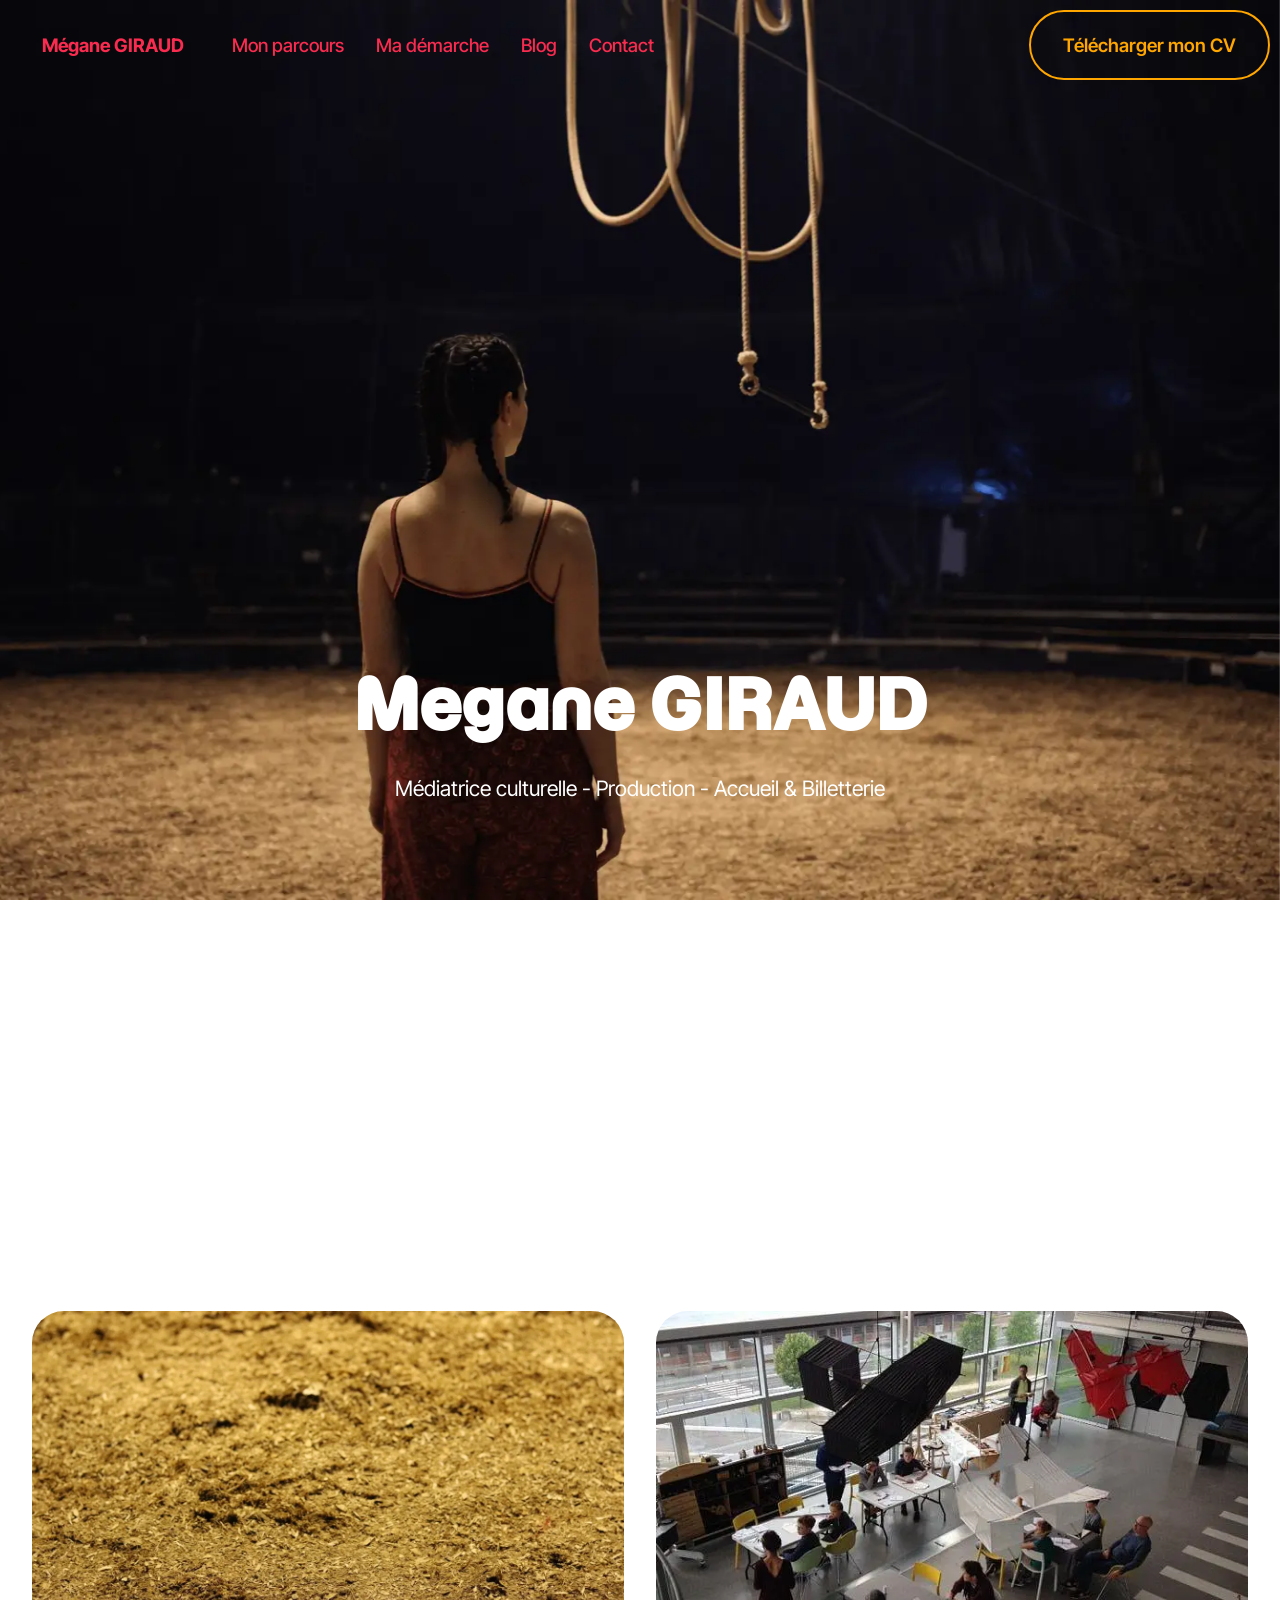
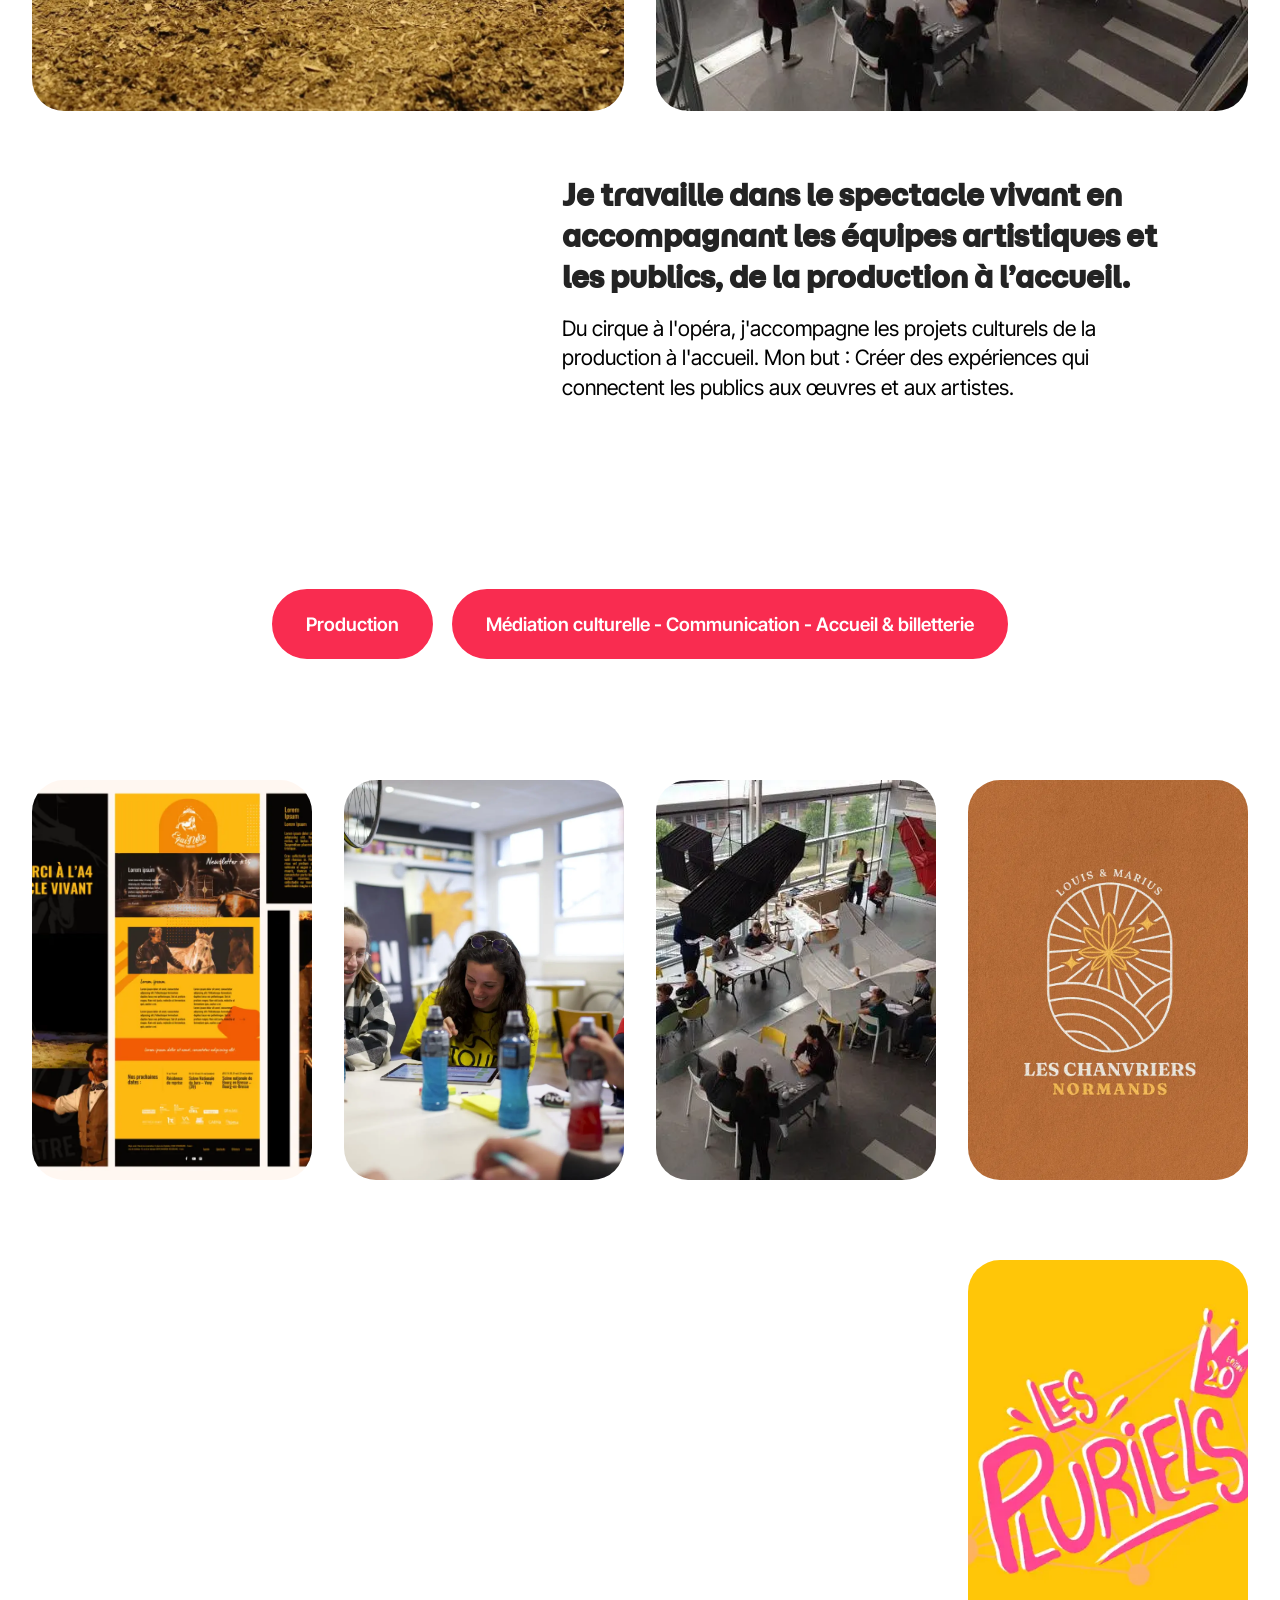
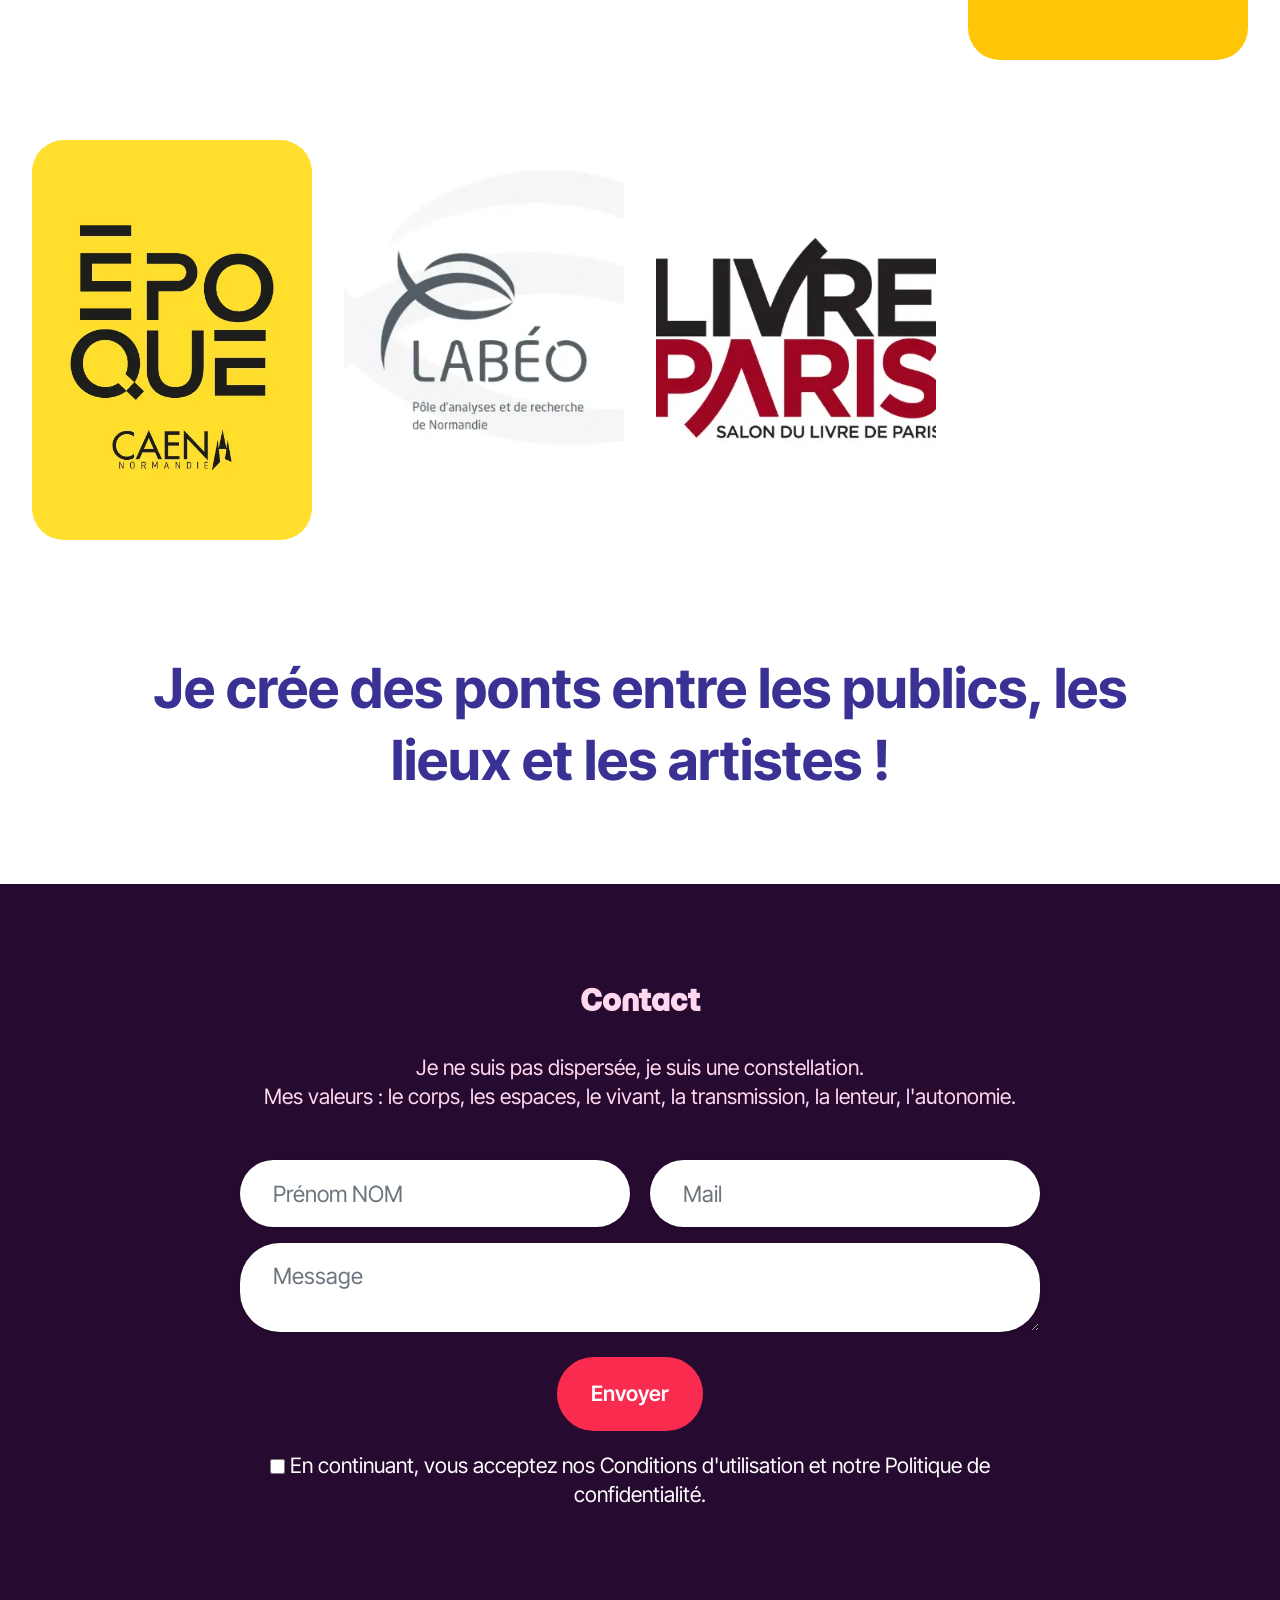
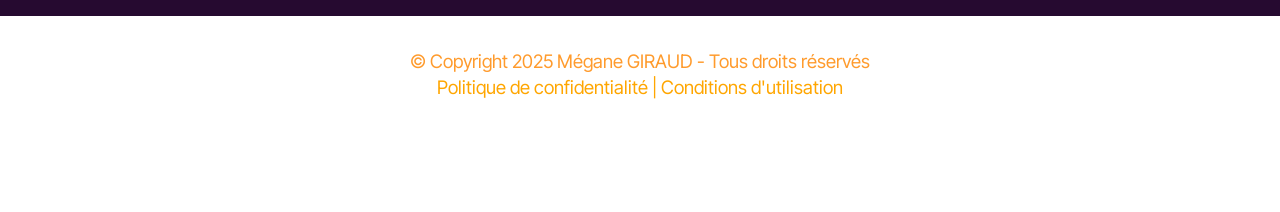
==== commit 9f61dd57: "create github pages" ====
--- a/index.html
+++ b/index.html
@@ -24,7 +24,7 @@
   <noscript><link rel="stylesheet" href="https://fonts.googleapis.com/css?family=Momo+Trust+Display:400&display=swap"></noscript>
   <link rel="preload" href="https://fonts.googleapis.com/css?family=Inter+Tight:100,200,300,400,500,600,700,800,900,100i,200i,300i,400i,500i,600i,700i,800i,900i&display=swap" as="style" onload="this.onload=null;this.rel='stylesheet'">
   <noscript><link rel="stylesheet" href="https://fonts.googleapis.com/css?family=Inter+Tight:100,200,300,400,500,600,700,800,900,100i,200i,300i,400i,500i,600i,700i,800i,900i&display=swap"></noscript>
-  <link rel="preload" as="style" href="assets/mobirise/css/mbr-additional.css?v=MxheAz"><link rel="stylesheet" href="assets/mobirise/css/mbr-additional.css?v=MxheAz" type="text/css">
+  <link rel="preload" as="style" href="assets/mobirise/css/mbr-additional.css?v=loo9W8"><link rel="stylesheet" href="assets/mobirise/css/mbr-additional.css?v=loo9W8" type="text/css">
 
   
   
@@ -162,7 +162,7 @@
       <div class="col-sm-6 card col-lg-3">
         <div class="card-wrap card1">
           <div class="content-wrap">
-            <div class="mbr-section-btn card-btn align-center"><a class="btn btn-white display-7" href="page2.html#features038-1t">Cie EquiNote</a></div>
+            <div class="mbr-section-btn card-btn align-center"><a class="btn btn-white display-7" href="page6.html">Communication - graphisme - Vie quotidienne</a></div>
           </div>
         </div>
       </div>
@@ -170,7 +170,7 @@
       <div class="col-sm-6 card col-lg-3">
         <div class="card-wrap card2">
           <div class="content-wrap">
-            <div class="mbr-section-btn card-btn align-center"><a class="btn btn-white display-7" href="page2.html#features038-1t">Nomado - Tsunagaru</a></div>
+            <div class="mbr-section-btn card-btn align-center"><a class="btn btn-white display-7" href="page7.html">Médiation interculturelle</a></div>
           </div>
         </div>
       </div>
@@ -178,7 +178,7 @@
       <div class="col-sm-6 card col-lg-3">
         <div class="card-wrap card3">
           <div class="content-wrap">
-            <div class="mbr-section-btn card-btn align-center"><a class="btn btn-white display-7" href="page2.html#features038-1t">T-shirt - Dôme</a></div>
+            <div class="mbr-section-btn card-btn align-center"><a class="btn btn-white display-7" href="page8.html">Médiation culturelle scientifique</a></div>
           </div>
         </div>
       </div>
@@ -186,7 +186,7 @@
       <div class="col-sm-6 card col-lg-3">
         <div class="card-wrap card4">
           <div class="content-wrap">
-            <div class="mbr-section-btn card-btn align-center"><a class="btn btn-white display-7" href="page3.html#header15-22">Les Chanvriers Normands</a></div>
+            <div class="mbr-section-btn card-btn align-center"><a class="btn btn-white display-7" href="page9.html">Graphisme</a></div>
           </div>
         </div>
       </div>
@@ -207,7 +207,7 @@
       <div class="col-sm-6 card col-lg-3">
         <div class="card-wrap card1">
           <div class="content-wrap">
-            <div class="mbr-section-btn card-btn align-center"><a class="btn btn-white display-7" href="page3.html">Salon du livre Epoque</a></div>
+            <div class="mbr-section-btn card-btn align-center"><a class="btn btn-white display-7" href="page10.html">Graphisme - Illustration</a></div>
           </div>
         </div>
       </div>
@@ -215,7 +215,7 @@
       <div class="col-sm-6 card col-lg-3">
         <div class="card-wrap card2">
           <div class="content-wrap">
-            <div class="mbr-section-btn card-btn align-center"><a class="btn btn-white display-7" href="page3.html#header15-22">LABEO</a></div>
+            <div class="mbr-section-btn card-btn align-center"><a class="btn btn-white display-7" href="page11.html">Graphisme - jeu militant et dossier artistique subvention</a></div>
           </div>
         </div>
       </div>
@@ -223,7 +223,7 @@
       <div class="col-sm-6 card col-lg-3">
         <div class="card-wrap card3">
           <div class="content-wrap">
-            <div class="mbr-section-btn card-btn align-center"><a class="btn btn-white display-7" href="page3.html#header15-22">Livre Paris</a></div>
+            <div class="mbr-section-btn card-btn align-center"><a class="btn btn-white display-7" href="page12.html">Aménagement et Logistique</a></div>
           </div>
         </div>
       </div>
@@ -231,7 +231,52 @@
       <div class="col-sm-6 card col-lg-3">
         <div class="card-wrap card4">
           <div class="content-wrap">
-            <div class="mbr-section-btn card-btn align-center"><a class="btn btn-white display-7" href="page2.html#features038-1t">Les Pluriels</a></div>
+            <div class="mbr-section-btn card-btn align-center"><a class="btn btn-white display-7" href="page13.html">Les Pluriels</a></div>
+          </div>
+        </div>
+      </div>
+    </div>
+  </div>
+</section>
+
+<section data-bs-version="5.1" class="clients1 cid-v949Kt0pUi" id="clients01-2i">
+  
+
+  
+  
+  <div class="container-fluid">
+    <div class="row justify-content-center mb-5">
+      
+    </div>
+    <div class="row justify-content-center">
+      <div class="col-sm-6 card col-lg-3">
+        <div class="card-wrap card1">
+          <div class="content-wrap">
+            <div class="mbr-section-btn card-btn align-center"><a class="btn btn-white display-7" href="page2.html#features038-1u">Médiation littéraire</a></div>
+          </div>
+        </div>
+      </div>
+
+      <div class="col-sm-6 card col-lg-3">
+        <div class="card-wrap card2">
+          <div class="content-wrap">
+            <div class="mbr-section-btn card-btn align-center"><a class="btn btn-white display-7" href="page2.html#features038-1u">Administratif et communication</a></div>
+          </div>
+        </div>
+      </div>
+
+      <div class="col-sm-6 card col-lg-3">
+        <div class="card-wrap card3">
+          <div class="content-wrap">
+            <div class="mbr-section-btn card-btn align-center"><a class="btn btn-white display-7" href="page2.html#features038-1u">Médiation littéraire</a></div>
+          </div>
+        </div>
+      </div>
+
+      <div class="col-sm-6 card col-lg-3">
+        <div class="card-wrap card4">
+          <div class="content-wrap">
+            <div class="mbr-section-btn card-btn align-center"><a class="btn btn-white display-7" href="page14.html">Illustration</a></div>
           </div>
         </div>
       </div>
@@ -268,7 +313,7 @@
         </div>
         <div class="row justify-content-center">
             <div class="col-lg-8 mx-auto mbr-form" data-form-type="formoid">
-                <form action="https://mobirise.eu/" method="POST" class="mbr-form form-with-styler" data-form-title="Form Name"><input type="hidden" name="email" data-form-email="true" value="kmC4ZBrYTtHRD2iDU/Lgz63qG4IOw1mLl5L+L0GueJgmzBPZl+Dic5KtVkRT4zwROhHE1/wVVKrNCp4ypVTw65Ezum73dFiXybcnVG7BfhnXSKspG9ehOnwk7kB2MFcu.vWhyWD8A+u8E6DvxBT2cOyhV+mjiB6hUS3z9PEh28K6UavGzOmEchjAGXyDAQaDtv5E++Y49pkBH++fGqTLYHWcWh0K6JzPk1StOouhwoXyUNpYj4nnFQXTGYBQXnzoj">
+                <form action="https://mobirise.eu/" method="POST" class="mbr-form form-with-styler" data-form-title="Form Name"><input type="hidden" name="email" data-form-email="true" value="tZf1Z6fJ8yUaEmqaNanb0YSf4QHQ51cYbbS4UdkuwJzKF0u+U9mr8t+HxlxFLJFvqMhQN641U3JvN6MyRtn/wCGGP9EWqAu6BFbiHpktvGB1izX/K4Kfy/mARJ6eY1ze.OPO2hdfe7jxwW/lTzq4BHuD0y3qpqb/39JAJ+aTPjNqFax0wKe5xVeen5zXvuaWvCbsS4XPBKwB8vgLDE9qMjRi5Kt6AHNQcTdo2qQPPyh4tis8FCa7FhzSZolZw382R">
                     <div class="row">
                         <div hidden="hidden" data-form-alert="" class="alert alert-success col-12">Votre message s'est envoyé avec succès !</div>
                         <div hidden="hidden" data-form-alert-danger="" class="alert alert-danger col-12">
@@ -312,7 +357,7 @@
             </div>
         </div>
     </div>
-</section><section class="display-7" style="padding: 0;align-items: center;justify-content: center;flex-wrap: wrap;    align-content: center;display: flex;position: relative;height: 4rem;"><a href="https://mobiri.se/152356" style="flex: 1 1;height: 4rem;position: absolute;width: 100%;z-index: 1;"><img alt="" style="height: 4rem;" src="[data-uri]"></a><p style="margin: 0;text-align: center;" class="display-7">&#8204;</p><a style="z-index:1" href="https://mobirise.com/html-builder.html">HTML Website Creator</a></section><script src="assets/bootstrap/js/bootstrap.bundle.min.js"></script>  <script src="assets/parallax/jarallax.js"></script>  <script src="assets/smoothscroll/smooth-scroll.js"></script>  <script src="assets/ytplayer/index.js"></script>  <script src="assets/dropdown/js/navbar-dropdown.js"></script>  <script src="assets/theme/js/script.js"></script>  <script src="assets/formoid/formoid.min.js"></script>  
+</section><section class="display-7" style="padding: 0;align-items: center;justify-content: center;flex-wrap: wrap;    align-content: center;display: flex;position: relative;height: 4rem;"><a href="https://mobiri.se/152356" style="flex: 1 1;height: 4rem;position: absolute;width: 100%;z-index: 1;"><img alt="" style="height: 4rem;" src="[data-uri]"></a><p style="margin: 0;text-align: center;" class="display-7">&#8204;</p><a style="z-index:1" href="https://mobirise.com">Mobirise </a></section><script src="assets/bootstrap/js/bootstrap.bundle.min.js"></script>  <script src="assets/parallax/jarallax.js"></script>  <script src="assets/smoothscroll/smooth-scroll.js"></script>  <script src="assets/ytplayer/index.js"></script>  <script src="assets/dropdown/js/navbar-dropdown.js"></script>  <script src="assets/theme/js/script.js"></script>  <script src="assets/formoid/formoid.min.js"></script>  
   
   
   <input name="animation" type="hidden">
--- a/assets/mobirise/css/mbr-additional.css
+++ b/assets/mobirise/css/mbr-additional.css
@@ -1707,7 +1707,7 @@
   max-width: 800px;
 }
 .cid-v8S7GMNAjk .card1 {
-  background-image: url("../../../assets/images/epoque-caen-24-703x703.webp");
+  background-image: url("../../../assets/images/icone-sur-fond-rose-2000x2000.webp");
   background-size: cover;
   background-position: center center;
 }
@@ -1715,7 +1715,7 @@
   background: #ffc195;
 }
 .cid-v8S7GMNAjk .card2 {
-  background-image: url("../../../assets/images/labeo-500x500.webp");
+  background-image: url("../../../assets/images/les-chemins-de-lgalit-plateau-2000x1414.webp");
   background-size: cover;
   background-position: center center;
 }
@@ -1723,7 +1723,7 @@
   background: #ffd7ef;
 }
 .cid-v8S7GMNAjk .card3 {
-  background-image: url("../../../assets/images/livre-paris-500x500.webp");
+  background-image: url("../../../assets/images/portfolio-mag-8-2000x1414.webp");
   background-size: cover;
   background-position: center center;
 }
@@ -1800,6 +1800,130 @@
     transform: none;
   }
   .cid-v8S7GMNAjk .mbr-section-btn {
+    opacity: 1;
+  }
+}
+.cid-v949Kt0pUi {
+  padding-top: 0rem;
+  padding-bottom: 0rem;
+  background: #ffffff;
+}
+.cid-v949Kt0pUi .mbr-fallback-image.disabled {
+  display: none;
+}
+.cid-v949Kt0pUi .mbr-fallback-image {
+  display: block;
+  background-size: cover;
+  background-position: center center;
+  width: 100%;
+  height: 100%;
+  position: absolute;
+  top: 0;
+}
+.cid-v949Kt0pUi .mbr-section-btn {
+  opacity: 0;
+  transition-delay: 0.1s;
+  z-index: 1;
+  position: relative;
+  margin: auto;
+}
+.cid-v949Kt0pUi .content-head {
+  max-width: 800px;
+}
+.cid-v949Kt0pUi .card1 {
+  background-image: url("../../../assets/images/epoque-caen-24-703x703.webp");
+  background-size: cover;
+  background-position: center center;
+}
+.cid-v949Kt0pUi .card1:before {
+  background: #ffc195;
+}
+.cid-v949Kt0pUi .card2 {
+  background-image: url("../../../assets/images/labeo-500x500.webp");
+  background-size: cover;
+  background-position: center center;
+}
+.cid-v949Kt0pUi .card2:before {
+  background: #ffd7ef;
+}
+.cid-v949Kt0pUi .card3 {
+  background-image: url("../../../assets/images/livre-paris-500x500.webp");
+  background-size: cover;
+  background-position: center center;
+}
+.cid-v949Kt0pUi .card3:before {
+  background: #ffea64;
+}
+.cid-v949Kt0pUi .card4 {
+  background-image: url("../../../assets/images/4-1080x1080.webp");
+  background-size: cover;
+  background-position: center center;
+}
+.cid-v949Kt0pUi .card4:before {
+  background: #9fe870;
+}
+.cid-v949Kt0pUi .content-wrap {
+  margin: auto;
+  display: flex;
+  height: 100%;
+}
+.cid-v949Kt0pUi .card-wrap {
+  border-radius: inherit;
+  height: 400px;
+  position: relative;
+  transition: all 0.3s;
+  margin-bottom: 2rem;
+}
+@media (max-width: 767px) {
+  .cid-v949Kt0pUi .card-wrap {
+    margin-bottom: 1rem;
+  }
+}
+.cid-v949Kt0pUi .card-wrap:before {
+  content: "";
+  position: absolute;
+  border-radius: inherit;
+  left: 0;
+  top: 0;
+  width: 100%;
+  height: 100%;
+  z-index: 1;
+  transition-delay: 0.1s;
+  opacity: 0;
+}
+.cid-v949Kt0pUi .card {
+  transition: transform 0.6s;
+}
+.cid-v949Kt0pUi .card:hover .card-wrap,
+.cid-v949Kt0pUi .card:focus-within .card-wrap {
+  transform: rotateY(180deg);
+}
+.cid-v949Kt0pUi .card:hover .card-wrap:before,
+.cid-v949Kt0pUi .card:focus-within .card-wrap:before {
+  opacity: 1;
+}
+.cid-v949Kt0pUi .card:hover .mbr-section-btn,
+.cid-v949Kt0pUi .card:focus-within .mbr-section-btn {
+  opacity: 1;
+  transform: rotateY(180deg);
+}
+@media (max-width: 767px) {
+  .cid-v949Kt0pUi .card:hover .card-wrap {
+    transform: none;
+  }
+  .cid-v949Kt0pUi .card:hover .card-wrap:before {
+    opacity: 0.8;
+  }
+  .cid-v949Kt0pUi .card-wrap:before {
+    opacity: 0.8;
+  }
+  .cid-v949Kt0pUi .card-wrap:hover {
+    transform: none;
+  }
+  .cid-v949Kt0pUi .card-wrap:hover .mbr-section-btn {
+    transform: none;
+  }
+  .cid-v949Kt0pUi .mbr-section-btn {
     opacity: 1;
   }
 }
@@ -2798,7 +2922,7 @@
 }
 .cid-v8Rfif6iIU {
   padding-top: 2rem;
-  padding-bottom: 3rem;
+  padding-bottom: 2rem;
   background-color: #ffffff;
   overflow: hidden;
 }
@@ -3747,7 +3871,7 @@
 }
 .cid-v8Rfif6iIU {
   padding-top: 2rem;
-  padding-bottom: 3rem;
+  padding-bottom: 2rem;
   background-color: #ffffff;
   overflow: hidden;
 }
@@ -4376,7 +4500,7 @@
 }
 .cid-v8Rfif6iIU {
   padding-top: 2rem;
-  padding-bottom: 3rem;
+  padding-bottom: 2rem;
   background-color: #ffffff;
   overflow: hidden;
 }
@@ -5095,40 +5219,12 @@
 }
 .cid-v8Rfif6iIU {
   padding-top: 2rem;
-  padding-bottom: 3rem;
+  padding-bottom: 2rem;
   background-color: #ffffff;
   overflow: hidden;
 }
 .cid-v8Rfif6iIU .media-container-row .mbr-text {
   color: #ff9b2d;
-}
-.cid-v947On1ijD {
-  padding-top: 10rem;
-  padding-bottom: 1rem;
-  background-color: #ffffff;
-}
-.cid-v947On1ijD .mbr-text {
-  color: #000000;
-}
-.cid-v947On1ijD .mbr-section-subtitle {
-  color: #000000;
-}
-.cid-v947On1ijD .mbr-section-title {
-  color: #000000;
-}
-.cid-v946Lt1061 {
-  padding-top: 4rem;
-  padding-bottom: 10rem;
-  background-color: #ffffff;
-}
-.cid-v946Lt1061 .mbr-text {
-  color: #000000;
-}
-.cid-v946Lt1061 .mbr-section-subtitle {
-  color: #000000;
-}
-.cid-v946Lt1061 .mbr-section-title {
-  color: #000000;
 }
 .cid-v8RflWAhes {
   z-index: 1000;
@@ -5699,6 +5795,928 @@
     padding: 1rem;
   }
 }
+.cid-v947On1ijD {
+  padding-top: 10rem;
+  padding-bottom: 1rem;
+  background-color: #ffffff;
+}
+.cid-v947On1ijD .mbr-text {
+  color: #000000;
+}
+.cid-v947On1ijD .mbr-section-subtitle {
+  color: #000000;
+}
+.cid-v947On1ijD .mbr-section-title {
+  color: #000000;
+}
+.cid-v946Lt1061 {
+  padding-top: 4rem;
+  padding-bottom: 10rem;
+  background-color: #ffffff;
+}
+.cid-v946Lt1061 .mbr-text {
+  color: #000000;
+}
+.cid-v946Lt1061 .mbr-section-subtitle {
+  color: #000000;
+}
+.cid-v946Lt1061 .mbr-section-title {
+  color: #000000;
+}
+.cid-v8Rfif6iIU {
+  padding-top: 2rem;
+  padding-bottom: 2rem;
+  background-color: #ffffff;
+  overflow: hidden;
+}
+.cid-v8Rfif6iIU .media-container-row .mbr-text {
+  color: #ff9b2d;
+}
+.cid-v8RflWAhes {
+  z-index: 1000;
+  width: 100%;
+  position: relative;
+}
+.cid-v8RflWAhes .dropdown-item:before {
+  font-family: Moririse2 !important;
+  content: "\e966";
+  display: inline-block;
+  width: 0;
+  position: absolute;
+  left: 1rem;
+  top: 0.5rem;
+  margin-right: 0.5rem;
+  line-height: 1;
+  font-size: inherit;
+  vertical-align: middle;
+  text-align: center;
+  overflow: hidden;
+  transform: scale(0, 1);
+  transition: all 0.25s ease-in-out;
+}
+@media (max-width: 767px) {
+  .cid-v8RflWAhes .navbar-toggler {
+    transform: scale(0.8);
+  }
+}
+.cid-v8RflWAhes .navbar-brand {
+  flex-shrink: 0;
+  align-items: center;
+  margin-right: 0;
+  padding: 10px 0;
+  transition: all 0.3s;
+  word-break: break-word;
+  z-index: 1;
+}
+.cid-v8RflWAhes .navbar-brand img {
+  max-width: 100%;
+  max-height: 100%;
+  border-radius: 0px !important;
+}
+.cid-v8RflWAhes .navbar-brand .navbar-caption {
+  line-height: inherit !important;
+}
+.cid-v8RflWAhes .navbar-brand .navbar-logo a {
+  outline: none;
+}
+.cid-v8RflWAhes .navbar-nav {
+  margin: auto;
+  margin-left: 0;
+}
+.cid-v8RflWAhes .navbar-nav .nav-item {
+  padding: 0 !important;
+  transition: 0.3s all !important;
+}
+.cid-v8RflWAhes .navbar-nav .nav-item .nav-link {
+  padding: 16px !important;
+  margin: 0 !important;
+  border-radius: 1rem !important;
+  transition: 0.3s all !important;
+}
+.cid-v8RflWAhes .navbar-nav .nav-item .nav-link:hover {
+  background-color: rgba(27, 31, 10, 0.06);
+}
+.cid-v8RflWAhes .navbar-nav .open .nav-link::after {
+  transform: rotate(180deg);
+}
+@media (min-width: 992px) {
+  .cid-v8RflWAhes .navbar-nav .open .nav-link::before {
+    content: "";
+    width: 100%;
+    height: 20px;
+    top: 100%;
+    background: transparent;
+    position: absolute;
+  }
+}
+.cid-v8RflWAhes .navbar-nav .dropdown-item {
+  padding: 12px !important;
+  border-radius: 0.5rem !important;
+  margin: 0 8px !important;
+  transition: 0.3s all !important;
+}
+.cid-v8RflWAhes .navbar-nav .dropdown-item:hover {
+  background-color: rgba(27, 31, 10, 0.06);
+}
+@media (min-width: 992px) {
+  .cid-v8RflWAhes .navbar-nav {
+    padding-left: 1.5rem;
+  }
+}
+.cid-v8RflWAhes .nav-link {
+  width: fit-content;
+  position: relative;
+}
+.cid-v8RflWAhes .navbar-logo {
+  padding-left: 2rem;
+  margin: 0 !important;
+}
+@media (max-width: 767px) {
+  .cid-v8RflWAhes .navbar-logo {
+    padding-left: 1rem;
+  }
+}
+.cid-v8RflWAhes .navbar-caption {
+  padding-left: 1rem;
+  padding-right: 0.5rem;
+}
+@media (min-width: 767px) {
+  .cid-v8RflWAhes .navbar-caption {
+    padding-left: 2rem;
+  }
+}
+@media (max-width: 767px) {
+  .cid-v8RflWAhes .nav-dropdown {
+    padding-bottom: 0.5rem;
+  }
+}
+.cid-v8RflWAhes .nav-dropdown .link.dropdown-toggle::after {
+  margin-left: 0.5rem;
+  margin-top: 0.2rem;
+  transition: 0.3s all;
+}
+.cid-v8RflWAhes .container {
+  display: flex;
+  height: 90px;
+  padding: 0.5rem 0.6rem;
+  flex-wrap: nowrap;
+  left: 0;
+  right: 0;
+  -webkit-box-pack: justify;
+  -ms-flex-pack: justify;
+  justify-content: flex-end;
+  -webkit-box-align: center;
+  -webkit-align-items: center;
+  -ms-flex-align: center;
+  align-items: center;
+  border-radius: 100vw;
+}
+@media (max-width: 992px) {
+  .cid-v8RflWAhes .container {
+    padding-right: 2rem;
+  }
+}
+@media (max-width: 767px) {
+  .cid-v8RflWAhes .container {
+    width: 95%;
+    height: 56px !important;
+    padding-right: 1rem;
+    margin-top: 0rem;
+  }
+}
+.cid-v8RflWAhes .iconfont-wrapper {
+  color: #000000 !important;
+  font-size: 1.5rem;
+  padding-right: 0.5rem;
+}
+.cid-v8RflWAhes .dropdown-menu {
+  flex-wrap: wrap;
+  flex-direction: column;
+  max-width: 100%;
+  padding: 12px 4px !important;
+  border-radius: 1.5rem;
+  transition: 0.3s all !important;
+  min-width: auto;
+  background: #ffffff;
+}
+.cid-v8RflWAhes .nav-item:focus,
+.cid-v8RflWAhes .nav-link:focus {
+  outline: none;
+}
+.cid-v8RflWAhes .dropdown .dropdown-menu .dropdown-item {
+  width: auto;
+  transition: all 0.25s ease-in-out;
+}
+.cid-v8RflWAhes .dropdown .dropdown-menu .dropdown-item::after {
+  right: 0.5rem;
+}
+.cid-v8RflWAhes .dropdown .dropdown-menu .dropdown-item .mbr-iconfont {
+  margin-right: 0.5rem;
+  vertical-align: sub;
+}
+.cid-v8RflWAhes .dropdown .dropdown-menu .dropdown-item .mbr-iconfont:before {
+  display: inline-block;
+  transform: scale(1, 1);
+  transition: all 0.25s ease-in-out;
+}
+.cid-v8RflWAhes .collapsed .dropdown-menu .dropdown-item:before {
+  display: none;
+}
+.cid-v8RflWAhes .collapsed .dropdown .dropdown-menu .dropdown-item {
+  padding: 0.235em 1.5em 0.235em 1.5em !important;
+  transition: none;
+  margin: 0 !important;
+}
+.cid-v8RflWAhes .navbar {
+  min-height: 90px;
+  transition: all 0.3s;
+  border-bottom: 1px solid transparent;
+  background: transparent !important;
+  padding: 0 !important;
+  border: none !important;
+  box-shadow: none !important;
+  border-radius: 0 !important;
+}
+.cid-v8RflWAhes .navbar.opened {
+  transition: all 0.25s;
+}
+.cid-v8RflWAhes .navbar .dropdown-item {
+  padding: 0.5rem 1.8rem;
+}
+.cid-v8RflWAhes .navbar .navbar-logo img {
+  width: auto;
+}
+.cid-v8RflWAhes .navbar .navbar-collapse {
+  z-index: 1;
+  justify-content: flex-end;
+}
+.cid-v8RflWAhes .navbar.collapsed {
+  justify-content: center;
+}
+.cid-v8RflWAhes .navbar.collapsed .nav-item .nav-link::before {
+  display: none;
+}
+.cid-v8RflWAhes .navbar.collapsed.opened .dropdown-menu {
+  top: 0;
+}
+.cid-v8RflWAhes .navbar.collapsed .dropdown-menu .dropdown-submenu {
+  left: 0 !important;
+}
+.cid-v8RflWAhes .navbar.collapsed .dropdown-menu .dropdown-item:after {
+  right: auto;
+}
+.cid-v8RflWAhes .navbar.collapsed .dropdown-menu .dropdown-toggle[data-toggle="dropdown-submenu"]:after {
+  margin-left: 0.5rem;
+  margin-top: 0.2rem;
+  border-top: 0.35em solid;
+  border-right: 0.35em solid transparent;
+  border-left: 0.35em solid transparent;
+  border-bottom: 0;
+  top: 41%;
+}
+.cid-v8RflWAhes .navbar.collapsed ul.navbar-nav li {
+  margin: auto;
+}
+.cid-v8RflWAhes .navbar.collapsed .dropdown-menu .dropdown-item {
+  padding: 0.25rem 1.5rem;
+  text-align: center;
+}
+.cid-v8RflWAhes .navbar.collapsed .icons-menu {
+  padding-left: 0;
+  padding-right: 0;
+  padding-top: 0.5rem;
+  padding-bottom: 0.5rem;
+}
+@media (max-width: 767px) {
+  .cid-v8RflWAhes .navbar {
+    min-height: 72px;
+  }
+  .cid-v8RflWAhes .navbar .navbar-logo img {
+    height: 2rem !important;
+  }
+}
+@media (max-width: 991px) {
+  .cid-v8RflWAhes .navbar .nav-item .nav-link::before {
+    display: none;
+  }
+  .cid-v8RflWAhes .navbar.opened .dropdown-menu {
+    top: 0;
+  }
+  .cid-v8RflWAhes .navbar .dropdown-menu .dropdown-submenu {
+    left: 0 !important;
+  }
+  .cid-v8RflWAhes .navbar .dropdown-menu .dropdown-item:after {
+    right: auto;
+  }
+  .cid-v8RflWAhes .navbar .dropdown-menu .dropdown-toggle[data-toggle="dropdown-submenu"]:after {
+    margin-left: 0.5rem;
+    margin-top: 0.2rem;
+    border-top: 0.35em solid;
+    border-right: 0.35em solid transparent;
+    border-left: 0.35em solid transparent;
+    border-bottom: 0;
+    top: 40%;
+  }
+  .cid-v8RflWAhes .navbar .dropdown-menu .dropdown-item {
+    padding: 0.25rem 1.5rem !important;
+    text-align: center;
+  }
+  .cid-v8RflWAhes .navbar .navbar-brand {
+    flex-shrink: initial;
+    flex-basis: auto;
+    word-break: break-word;
+    padding-right: 10px;
+  }
+  .cid-v8RflWAhes .navbar .navbar-toggler {
+    flex-basis: auto;
+  }
+  .cid-v8RflWAhes .navbar .icons-menu {
+    padding-left: 0;
+    padding-top: 0.5rem;
+    padding-bottom: 0.5rem;
+  }
+}
+.cid-v8RflWAhes .navbar.navbar-short .navbar-logo img {
+  height: 2rem;
+}
+.cid-v8RflWAhes .dropdown-item.active,
+.cid-v8RflWAhes .dropdown-item:active {
+  background-color: transparent;
+}
+.cid-v8RflWAhes .navbar-expand-lg .navbar-nav .nav-link {
+  padding: 0;
+}
+.cid-v8RflWAhes .nav-dropdown .link.dropdown-toggle {
+  margin-right: 1.667em;
+}
+.cid-v8RflWAhes .nav-dropdown .link.dropdown-toggle[aria-expanded="true"] {
+  margin-right: 0;
+  padding: 0.667em 1.667em;
+}
+.cid-v8RflWAhes .navbar.navbar-expand-lg .dropdown .dropdown-menu {
+  background: #ffffff;
+}
+.cid-v8RflWAhes .navbar.navbar-expand-lg .dropdown .dropdown-menu .dropdown-submenu {
+  margin: 0;
+  left: 105%;
+  transform: none;
+  top: -12px;
+}
+.cid-v8RflWAhes .navbar .dropdown.open > .dropdown-menu {
+  display: flex;
+}
+.cid-v8RflWAhes ul.navbar-nav {
+  flex-wrap: wrap;
+}
+.cid-v8RflWAhes .navbar-buttons {
+  text-align: center;
+  min-width: 140px;
+}
+@media (max-width: 992px) {
+  .cid-v8RflWAhes .navbar-buttons {
+    text-align: left;
+  }
+}
+.cid-v8RflWAhes button.navbar-toggler {
+  outline: none;
+  width: 31px;
+  height: 20px;
+  cursor: pointer;
+  transition: all 0.2s;
+  position: relative;
+  align-self: center;
+}
+.cid-v8RflWAhes button.navbar-toggler .hamburger span {
+  position: absolute;
+  right: 0;
+  width: 30px;
+  height: 2px;
+  border-right: 5px;
+  background-color: #000000;
+}
+.cid-v8RflWAhes button.navbar-toggler .hamburger span:nth-child(1) {
+  top: 0;
+  transition: all 0.2s;
+}
+.cid-v8RflWAhes button.navbar-toggler .hamburger span:nth-child(2) {
+  top: 8px;
+  transition: all 0.15s;
+}
+.cid-v8RflWAhes button.navbar-toggler .hamburger span:nth-child(3) {
+  top: 8px;
+  transition: all 0.15s;
+}
+.cid-v8RflWAhes button.navbar-toggler .hamburger span:nth-child(4) {
+  top: 16px;
+  transition: all 0.2s;
+}
+.cid-v8RflWAhes nav.opened .hamburger span:nth-child(1) {
+  top: 8px;
+  width: 0;
+  opacity: 0;
+  right: 50%;
+  transition: all 0.2s;
+}
+.cid-v8RflWAhes nav.opened .hamburger span:nth-child(2) {
+  transform: rotate(45deg);
+  transition: all 0.25s;
+}
+.cid-v8RflWAhes nav.opened .hamburger span:nth-child(3) {
+  transform: rotate(-45deg);
+  transition: all 0.25s;
+}
+.cid-v8RflWAhes nav.opened .hamburger span:nth-child(4) {
+  top: 8px;
+  width: 0;
+  opacity: 0;
+  right: 50%;
+  transition: all 0.2s;
+}
+.cid-v8RflWAhes .navbar-dropdown {
+  padding: 0;
+  background-color: #ffffff !important;
+  position: fixed;
+}
+.cid-v8RflWAhes .opacityScroll {
+  background: rgba(255, 255, 255, 0) !important;
+}
+.cid-v8RflWAhes a.nav-link {
+  display: flex;
+  align-items: center;
+  justify-content: center;
+}
+.cid-v8RflWAhes .icons-menu {
+  flex-wrap: nowrap;
+  display: flex;
+  justify-content: center;
+  padding-left: 1rem;
+  padding-right: 1rem;
+  padding-top: 0.3rem;
+  text-align: center;
+}
+@media (max-width: 992px) {
+  .cid-v8RflWAhes .icons-menu {
+    justify-content: flex-start;
+    margin-bottom: 0.5rem;
+  }
+}
+@media screen and (-ms-high-contrast: active), (-ms-high-contrast: none) {
+  .cid-v8RflWAhes .navbar {
+    height: 70px;
+  }
+  .cid-v8RflWAhes .navbar.opened {
+    height: auto;
+  }
+  .cid-v8RflWAhes .nav-item .nav-link:hover::before {
+    width: 175%;
+    max-width: calc(100% + 2rem);
+    left: -1rem;
+  }
+}
+.cid-v8RflWAhes .navbar .dropdown > .dropdown-menu {
+  display: none;
+  width: max-content;
+  max-width: 500px !important;
+  transform: translateX(-50%);
+  top: calc(100% + 20px);
+  left: 50%;
+}
+.cid-v8RflWAhes .navbar .dropdown > .dropdown-menu .dropdown-item {
+  line-height: 1 !important;
+}
+.cid-v8RflWAhes .navbar .dropdown > .dropdown-menu .dropdown .dropdown-item {
+  align-items: center;
+  display: flex;
+  height: max-content !important;
+  min-height: max-content !important;
+}
+.cid-v8RflWAhes .navbar .dropdown > .dropdown-menu .dropdown .dropdown-item::after {
+  display: inline-block;
+  position: static;
+  margin-left: 0.5rem;
+  margin-top: 0;
+  margin-right: 0;
+  margin-bottom: 0;
+  transition: 0.3s all;
+  transform: rotate(-90deg);
+}
+.cid-v8RflWAhes .navbar .dropdown > .dropdown-menu .dropdown.open .dropdown-item::after {
+  transform: rotate(0deg);
+}
+.cid-v8RflWAhes .mbr-section-btn {
+  margin: -0.6rem -0.6rem;
+}
+.cid-v8RflWAhes .navbar-toggler {
+  margin-left: 12px;
+  margin-right: 8px;
+  order: 1000;
+}
+@media (max-width: 991px) {
+  .cid-v8RflWAhes .navbar-brand {
+    margin-right: auto;
+  }
+  .cid-v8RflWAhes .navbar-collapse {
+    z-index: -1 !important;
+    position: absolute;
+    top: 100%;
+    left: 0;
+    width: 100%;
+    padding: 1rem;
+    border-radius: 1.5rem;
+    background: #ffffff;
+    backdrop-filter: blur(8px);
+  }
+  .cid-v8RflWAhes .navbar-nav .nav-item .nav-link::after {
+    margin-left: 10px;
+  }
+  .cid-v8RflWAhes .navbar-nav .dropdown-item:hover {
+    background-color: rgba(27, 31, 10, 0.06);
+  }
+  .cid-v8RflWAhes .navbar .dropdown > .dropdown-menu {
+    max-width: 100% !important;
+    transform: translateX(0);
+    top: 10px;
+    left: 0;
+    padding: 8px !important;
+    border-radius: 1rem;
+    background-color: rgba(27, 31, 10, 0.04) !important;
+  }
+  .cid-v8RflWAhes .navbar .dropdown > .dropdown-menu .dropdown-item {
+    padding: 8px !important;
+    line-height: 1 !important;
+    margin-bottom: 4px !important;
+  }
+  .cid-v8RflWAhes .navbar .dropdown > .dropdown-menu .dropdown .dropdown-item {
+    align-items: center;
+    display: flex;
+    height: max-content !important;
+    min-height: max-content !important;
+  }
+  .cid-v8RflWAhes .navbar .dropdown > .dropdown-menu .dropdown .dropdown-item::after {
+    display: inline-block;
+    position: static;
+    margin-left: 0.5rem;
+    margin-top: 0;
+    margin-right: 0;
+    margin-bottom: 0;
+    transition: 0.3s all;
+    transform: rotate(0deg);
+  }
+  .cid-v8RflWAhes .navbar .dropdown > .dropdown-menu .dropdown.open .dropdown-item::after {
+    transform: rotate(180deg);
+  }
+  .cid-v8RflWAhes .navbar .dropdown > .dropdown-menu .dropdown-submenu {
+    position: static;
+    width: 100%;
+    max-width: 100% !important;
+    transform: translateX(0) !important;
+    top: 0;
+    left: 0;
+    padding: 8px !important;
+    border-radius: 1rem;
+    background-color: rgba(27, 31, 10, 0.04) !important;
+  }
+  .cid-v8RflWAhes .navbar .dropdown.open > .dropdown-menu {
+    display: flex !important;
+    flex-direction: column;
+    align-items: flex-start;
+  }
+}
+@media (max-width: 991px) and (max-width: 767px) {
+  .cid-v8RflWAhes .navbar-collapse {
+    left: -0.7rem;
+    width: 106%;
+    border-radius: 0;
+  }
+}
+@media (max-width: 991px) and (min-width: 768px) and (max-width: 991px) {
+  .cid-v8RflWAhes .navbar-collapse {
+    left: 0rem;
+    width: 106%;
+    border-radius: 0;
+  }
+}
+@media (max-width: 575px) {
+  .cid-v8RflWAhes .navbar-collapse {
+    padding: 1rem;
+  }
+}
+.cid-v94bOotFtj {
+  display: flex;
+  padding-top: 20rem;
+  padding-bottom: 4rem;
+  background-image: url("../../../assets/images/portfolio-mag-5-662x468.webp");
+}
+.cid-v94bOotFtj .mbr-overlay {
+  background-color: #000000;
+  opacity: 0.5;
+}
+@media (min-width: 768px) {
+  .cid-v94bOotFtj {
+    align-items: flex-end;
+  }
+  .cid-v94bOotFtj .row {
+    justify-content: flex-start;
+  }
+  .cid-v94bOotFtj .content-wrap {
+    padding: 1rem 3rem;
+  }
+}
+@media (max-width: 991px) and (min-width: 768px) {
+  .cid-v94bOotFtj .content-wrap {
+    min-width: 50%;
+  }
+}
+@media (max-width: 767px) {
+  .cid-v94bOotFtj {
+    -webkit-align-items: center;
+    align-items: flex-end;
+  }
+  .cid-v94bOotFtj .mbr-row {
+    -webkit-justify-content: center;
+    justify-content: center;
+  }
+  .cid-v94bOotFtj .content-wrap {
+    width: 100%;
+  }
+}
+.cid-v94bOotFtj .mbr-fallback-image.disabled {
+  display: none;
+}
+.cid-v94bOotFtj .mbr-fallback-image {
+  display: block;
+  background-size: cover;
+  background-position: center center;
+  width: 100%;
+  height: 100%;
+  position: absolute;
+  top: 0;
+}
+.cid-v94bOotFtj .mbr-section-title,
+.cid-v94bOotFtj .mbr-section-subtitle {
+  text-align: left;
+  color: #ffc091;
+}
+.cid-v94bOotFtj .mbr-text,
+.cid-v94bOotFtj .mbr-section-btn {
+  text-align: left;
+}
+.cid-v94aQu0Bco {
+  padding-top: 4rem;
+  padding-bottom: 4rem;
+  background-color: #ffffff;
+}
+.cid-v94aQu0Bco .item {
+  margin-bottom: 2rem;
+}
+@media (max-width: 767px) {
+  .cid-v94aQu0Bco .item {
+    margin-bottom: 1rem;
+  }
+}
+.cid-v94aQu0Bco .item-wrapper {
+  position: relative;
+}
+.cid-v94aQu0Bco .item-wrapper .icon-wrapper {
+  pointer-events: none;
+  position: absolute;
+  width: 60px;
+  height: 60px;
+  font-size: 22px;
+  left: 50%;
+  top: 50%;
+  display: flex;
+  align-items: center;
+  justify-content: center;
+  border: 2px solid transparent;
+  border-radius: 50%;
+  opacity: 0;
+  color: #464845 !important;
+  transform: translateX(-50%) translateY(-50%);
+  background-color: #edefea !important;
+  transition: 0.2s;
+}
+.cid-v94aQu0Bco .item-wrapper:hover .icon-wrapper {
+  opacity: 1;
+}
+.cid-v94aQu0Bco .carousel-control,
+.cid-v94aQu0Bco .close {
+  background: #1b1b1b;
+}
+.cid-v94aQu0Bco .carousel-control-prev {
+  margin-left: 2.5rem;
+}
+.cid-v94aQu0Bco .carousel-control-prev span {
+  margin-right: 5px;
+}
+.cid-v94aQu0Bco .carousel-control-next {
+  margin-right: 2.5rem;
+}
+.cid-v94aQu0Bco .carousel-control-next span {
+  margin-left: 5px;
+}
+.cid-v94aQu0Bco .close {
+  position: fixed;
+  opacity: 0.5;
+  font-size: 22px;
+  font-weight: 300;
+  width: 60px;
+  height: 60px;
+  border-radius: 50%;
+  color: #fff;
+  top: 2.5rem;
+  right: 2.5rem;
+  border: 2px solid #fff;
+  text-shadow: none;
+  z-index: 5;
+  transition: opacity 0.3s ease;
+  font-family: 'Moririse2';
+  align-items: center;
+  justify-content: center;
+  display: flex;
+}
+.cid-v94aQu0Bco .close::before {
+  content: '\e91a';
+}
+.cid-v94aQu0Bco .close:hover {
+  opacity: 1;
+  background: #000;
+  color: #fff;
+}
+.cid-v94aQu0Bco .carousel-control {
+  display: flex;
+  top: 50%;
+  width: 60px;
+  height: 60px;
+  margin-top: -1.5rem;
+  font-size: 22px;
+  background-color: rgba(0, 0, 0, 0.5);
+  border: 2px solid #fff;
+  border-radius: 50%;
+  transition: all 0.3s;
+}
+.cid-v94aQu0Bco .carousel-control.carousel-control-prev {
+  left: 0;
+  margin-left: 2.5rem;
+}
+.cid-v94aQu0Bco .carousel-control.carousel-control-next {
+  right: 0;
+  margin-right: 2.5rem;
+}
+@media (max-width: 767px) {
+  .cid-v94aQu0Bco .carousel-control {
+    top: auto;
+    bottom: 1rem;
+  }
+}
+.cid-v94aQu0Bco .carousel-indicators {
+  position: absolute;
+  bottom: 0;
+  margin-bottom: 3px;
+}
+.cid-v94aQu0Bco .carousel-indicators li {
+  max-width: 15px;
+  height: 15px;
+  width: 15px;
+  max-height: 15px;
+  margin: 3px;
+  background-color: rgba(0, 0, 0, 0.5);
+  border: 2px solid #fff;
+  border-radius: 50%;
+  opacity: 0.5;
+  transition: all 0.3s;
+}
+.cid-v94aQu0Bco .carousel-indicators li.active,
+.cid-v94aQu0Bco .carousel-indicators li:hover {
+  opacity: 0.9;
+}
+.cid-v94aQu0Bco .carousel-indicators li::after,
+.cid-v94aQu0Bco .carousel-indicators li::before {
+  content: none;
+}
+.cid-v94aQu0Bco .carousel-indicators.ie-fix {
+  left: 50%;
+  display: block;
+  width: 60%;
+  margin-left: -30%;
+  text-align: center;
+}
+@media (max-width: 768px) {
+  .cid-v94aQu0Bco .carousel-indicators {
+    display: none !important;
+  }
+}
+@media (max-width: 991px) {
+  .cid-v94aQu0Bco .carousel-indicators {
+    margin-bottom: 3.625rem !important;
+    padding-left: 2.5rem;
+    padding-right: 2.5rem;
+  }
+}
+@media (max-width: 767px) {
+  .cid-v94aQu0Bco .carousel-indicators {
+    display: none;
+  }
+}
+.cid-v94aQu0Bco .carousel-inner {
+  display: flex;
+  align-items: center;
+}
+.cid-v94aQu0Bco .carousel-inner > .active {
+  display: block;
+}
+.cid-v94aQu0Bco .carousel-control.left {
+  left: 0;
+  margin-left: 2.5rem;
+}
+.cid-v94aQu0Bco .carousel-control.right {
+  right: 0;
+  margin-right: 2.5rem;
+}
+.cid-v94aQu0Bco .carousel-control:hover {
+  background: #1b1b1b;
+  color: #fff;
+  opacity: 1;
+}
+@media (max-width: 768px) {
+  .cid-v94aQu0Bco .carousel-control,
+  .cid-v94aQu0Bco .carousel-indicators,
+  .cid-v94aQu0Bco .modal .close {
+    position: fixed;
+  }
+}
+@media (max-width: 767px) {
+  .cid-v94aQu0Bco .mbr-slider .carousel-control {
+    top: auto;
+    bottom: 20px;
+  }
+  .cid-v94aQu0Bco .mbr-slider > .container .carousel-control {
+    margin-bottom: 0;
+  }
+}
+.cid-v94aQu0Bco .carousel-indicators .active,
+.cid-v94aQu0Bco .carousel-indicators li {
+  width: 7px;
+  height: 7px;
+  margin: 3px;
+  background: #000000;
+  opacity: 0.5;
+  border: 4px solid #000000;
+}
+.cid-v94aQu0Bco .carousel-indicators .active {
+  background: #fff;
+}
+.cid-v94aQu0Bco .carousel-indicators li {
+  max-width: 15px;
+  max-height: 15px;
+  border-radius: 50%;
+}
+.cid-v94aQu0Bco .modal {
+  padding-left: 0 !important;
+  position: fixed;
+  overflow: hidden;
+  padding-right: 0 !important;
+}
+.cid-v94aQu0Bco .modal-dialog {
+  margin: 0 auto;
+  max-width: 100%;
+  padding-left: 1rem;
+  padding-right: 1rem;
+}
+.cid-v94aQu0Bco .modal-content {
+  border-radius: 0;
+  border: none;
+  background: transparent;
+}
+.cid-v94aQu0Bco .modal-body {
+  padding: 0;
+  display: flex;
+  align-items: center;
+}
+.cid-v94aQu0Bco .modal-body img {
+  width: 100%;
+  object-fit: contain;
+  max-height: calc(100vh - 1.75rem);
+}
+.cid-v94aQu0Bco .carousel {
+  width: 100%;
+}
+.cid-v94aQu0Bco .modal-backdrop.in {
+  opacity: 0.8;
+}
+.cid-v94aQu0Bco .modal.fade .modal-dialog {
+  transition: margin-top 0.3s ease-out;
+}
+.cid-v94aQu0Bco .modal.fade .modal-dialog,
+.cid-v94aQu0Bco .modal.in .modal-dialog {
+  transform: none;
+}
+.cid-v94aQu0Bco .mbr-gallery .item-wrapper {
+  cursor: pointer;
+}
+.cid-v94aQu0Bco .content-head {
+  max-width: 800px;
+}
 .cid-v8Rfif6iIU {
   padding-top: 2rem;
   padding-bottom: 3rem;
@@ -5708,3 +6726,6708 @@
 .cid-v8Rfif6iIU .media-container-row .mbr-text {
   color: #ff9b2d;
 }
+.cid-v94chu7kWa {
+  z-index: 1000;
+  width: 100%;
+  position: relative;
+}
+.cid-v94chu7kWa .dropdown-item:before {
+  font-family: Moririse2 !important;
+  content: "\e966";
+  display: inline-block;
+  width: 0;
+  position: absolute;
+  left: 1rem;
+  top: 0.5rem;
+  margin-right: 0.5rem;
+  line-height: 1;
+  font-size: inherit;
+  vertical-align: middle;
+  text-align: center;
+  overflow: hidden;
+  transform: scale(0, 1);
+  transition: all 0.25s ease-in-out;
+}
+@media (max-width: 767px) {
+  .cid-v94chu7kWa .navbar-toggler {
+    transform: scale(0.8);
+  }
+}
+.cid-v94chu7kWa .navbar-brand {
+  flex-shrink: 0;
+  align-items: center;
+  margin-right: 0;
+  padding: 10px 0;
+  transition: all 0.3s;
+  word-break: break-word;
+  z-index: 1;
+}
+.cid-v94chu7kWa .navbar-brand img {
+  max-width: 100%;
+  max-height: 100%;
+  border-radius: 0px !important;
+}
+.cid-v94chu7kWa .navbar-brand .navbar-caption {
+  line-height: inherit !important;
+}
+.cid-v94chu7kWa .navbar-brand .navbar-logo a {
+  outline: none;
+}
+.cid-v94chu7kWa .navbar-nav {
+  margin: auto;
+  margin-left: 0;
+}
+.cid-v94chu7kWa .navbar-nav .nav-item {
+  padding: 0 !important;
+  transition: 0.3s all !important;
+}
+.cid-v94chu7kWa .navbar-nav .nav-item .nav-link {
+  padding: 16px !important;
+  margin: 0 !important;
+  border-radius: 1rem !important;
+  transition: 0.3s all !important;
+}
+.cid-v94chu7kWa .navbar-nav .nav-item .nav-link:hover {
+  background-color: rgba(27, 31, 10, 0.06);
+}
+.cid-v94chu7kWa .navbar-nav .open .nav-link::after {
+  transform: rotate(180deg);
+}
+@media (min-width: 992px) {
+  .cid-v94chu7kWa .navbar-nav .open .nav-link::before {
+    content: "";
+    width: 100%;
+    height: 20px;
+    top: 100%;
+    background: transparent;
+    position: absolute;
+  }
+}
+.cid-v94chu7kWa .navbar-nav .dropdown-item {
+  padding: 12px !important;
+  border-radius: 0.5rem !important;
+  margin: 0 8px !important;
+  transition: 0.3s all !important;
+}
+.cid-v94chu7kWa .navbar-nav .dropdown-item:hover {
+  background-color: rgba(27, 31, 10, 0.06);
+}
+@media (min-width: 992px) {
+  .cid-v94chu7kWa .navbar-nav {
+    padding-left: 1.5rem;
+  }
+}
+.cid-v94chu7kWa .nav-link {
+  width: fit-content;
+  position: relative;
+}
+.cid-v94chu7kWa .navbar-logo {
+  padding-left: 2rem;
+  margin: 0 !important;
+}
+@media (max-width: 767px) {
+  .cid-v94chu7kWa .navbar-logo {
+    padding-left: 1rem;
+  }
+}
+.cid-v94chu7kWa .navbar-caption {
+  padding-left: 1rem;
+  padding-right: 0.5rem;
+}
+@media (min-width: 767px) {
+  .cid-v94chu7kWa .navbar-caption {
+    padding-left: 2rem;
+  }
+}
+@media (max-width: 767px) {
+  .cid-v94chu7kWa .nav-dropdown {
+    padding-bottom: 0.5rem;
+  }
+}
+.cid-v94chu7kWa .nav-dropdown .link.dropdown-toggle::after {
+  margin-left: 0.5rem;
+  margin-top: 0.2rem;
+  transition: 0.3s all;
+}
+.cid-v94chu7kWa .container {
+  display: flex;
+  height: 90px;
+  padding: 0.5rem 0.6rem;
+  flex-wrap: nowrap;
+  left: 0;
+  right: 0;
+  -webkit-box-pack: justify;
+  -ms-flex-pack: justify;
+  justify-content: flex-end;
+  -webkit-box-align: center;
+  -webkit-align-items: center;
+  -ms-flex-align: center;
+  align-items: center;
+  border-radius: 100vw;
+}
+@media (max-width: 992px) {
+  .cid-v94chu7kWa .container {
+    padding-right: 2rem;
+  }
+}
+@media (max-width: 767px) {
+  .cid-v94chu7kWa .container {
+    width: 95%;
+    height: 56px !important;
+    padding-right: 1rem;
+    margin-top: 0rem;
+  }
+}
+.cid-v94chu7kWa .iconfont-wrapper {
+  color: #000000 !important;
+  font-size: 1.5rem;
+  padding-right: 0.5rem;
+}
+.cid-v94chu7kWa .dropdown-menu {
+  flex-wrap: wrap;
+  flex-direction: column;
+  max-width: 100%;
+  padding: 12px 4px !important;
+  border-radius: 1.5rem;
+  transition: 0.3s all !important;
+  min-width: auto;
+  background: #ffffff;
+}
+.cid-v94chu7kWa .nav-item:focus,
+.cid-v94chu7kWa .nav-link:focus {
+  outline: none;
+}
+.cid-v94chu7kWa .dropdown .dropdown-menu .dropdown-item {
+  width: auto;
+  transition: all 0.25s ease-in-out;
+}
+.cid-v94chu7kWa .dropdown .dropdown-menu .dropdown-item::after {
+  right: 0.5rem;
+}
+.cid-v94chu7kWa .dropdown .dropdown-menu .dropdown-item .mbr-iconfont {
+  margin-right: 0.5rem;
+  vertical-align: sub;
+}
+.cid-v94chu7kWa .dropdown .dropdown-menu .dropdown-item .mbr-iconfont:before {
+  display: inline-block;
+  transform: scale(1, 1);
+  transition: all 0.25s ease-in-out;
+}
+.cid-v94chu7kWa .collapsed .dropdown-menu .dropdown-item:before {
+  display: none;
+}
+.cid-v94chu7kWa .collapsed .dropdown .dropdown-menu .dropdown-item {
+  padding: 0.235em 1.5em 0.235em 1.5em !important;
+  transition: none;
+  margin: 0 !important;
+}
+.cid-v94chu7kWa .navbar {
+  min-height: 90px;
+  transition: all 0.3s;
+  border-bottom: 1px solid transparent;
+  background: transparent !important;
+  padding: 0 !important;
+  border: none !important;
+  box-shadow: none !important;
+  border-radius: 0 !important;
+}
+.cid-v94chu7kWa .navbar.opened {
+  transition: all 0.25s;
+}
+.cid-v94chu7kWa .navbar .dropdown-item {
+  padding: 0.5rem 1.8rem;
+}
+.cid-v94chu7kWa .navbar .navbar-logo img {
+  width: auto;
+}
+.cid-v94chu7kWa .navbar .navbar-collapse {
+  z-index: 1;
+  justify-content: flex-end;
+}
+.cid-v94chu7kWa .navbar.collapsed {
+  justify-content: center;
+}
+.cid-v94chu7kWa .navbar.collapsed .nav-item .nav-link::before {
+  display: none;
+}
+.cid-v94chu7kWa .navbar.collapsed.opened .dropdown-menu {
+  top: 0;
+}
+.cid-v94chu7kWa .navbar.collapsed .dropdown-menu .dropdown-submenu {
+  left: 0 !important;
+}
+.cid-v94chu7kWa .navbar.collapsed .dropdown-menu .dropdown-item:after {
+  right: auto;
+}
+.cid-v94chu7kWa .navbar.collapsed .dropdown-menu .dropdown-toggle[data-toggle="dropdown-submenu"]:after {
+  margin-left: 0.5rem;
+  margin-top: 0.2rem;
+  border-top: 0.35em solid;
+  border-right: 0.35em solid transparent;
+  border-left: 0.35em solid transparent;
+  border-bottom: 0;
+  top: 41%;
+}
+.cid-v94chu7kWa .navbar.collapsed ul.navbar-nav li {
+  margin: auto;
+}
+.cid-v94chu7kWa .navbar.collapsed .dropdown-menu .dropdown-item {
+  padding: 0.25rem 1.5rem;
+  text-align: center;
+}
+.cid-v94chu7kWa .navbar.collapsed .icons-menu {
+  padding-left: 0;
+  padding-right: 0;
+  padding-top: 0.5rem;
+  padding-bottom: 0.5rem;
+}
+@media (max-width: 767px) {
+  .cid-v94chu7kWa .navbar {
+    min-height: 72px;
+  }
+  .cid-v94chu7kWa .navbar .navbar-logo img {
+    height: 2rem !important;
+  }
+}
+@media (max-width: 991px) {
+  .cid-v94chu7kWa .navbar .nav-item .nav-link::before {
+    display: none;
+  }
+  .cid-v94chu7kWa .navbar.opened .dropdown-menu {
+    top: 0;
+  }
+  .cid-v94chu7kWa .navbar .dropdown-menu .dropdown-submenu {
+    left: 0 !important;
+  }
+  .cid-v94chu7kWa .navbar .dropdown-menu .dropdown-item:after {
+    right: auto;
+  }
+  .cid-v94chu7kWa .navbar .dropdown-menu .dropdown-toggle[data-toggle="dropdown-submenu"]:after {
+    margin-left: 0.5rem;
+    margin-top: 0.2rem;
+    border-top: 0.35em solid;
+    border-right: 0.35em solid transparent;
+    border-left: 0.35em solid transparent;
+    border-bottom: 0;
+    top: 40%;
+  }
+  .cid-v94chu7kWa .navbar .dropdown-menu .dropdown-item {
+    padding: 0.25rem 1.5rem !important;
+    text-align: center;
+  }
+  .cid-v94chu7kWa .navbar .navbar-brand {
+    flex-shrink: initial;
+    flex-basis: auto;
+    word-break: break-word;
+    padding-right: 10px;
+  }
+  .cid-v94chu7kWa .navbar .navbar-toggler {
+    flex-basis: auto;
+  }
+  .cid-v94chu7kWa .navbar .icons-menu {
+    padding-left: 0;
+    padding-top: 0.5rem;
+    padding-bottom: 0.5rem;
+  }
+}
+.cid-v94chu7kWa .navbar.navbar-short .navbar-logo img {
+  height: 2rem;
+}
+.cid-v94chu7kWa .dropdown-item.active,
+.cid-v94chu7kWa .dropdown-item:active {
+  background-color: transparent;
+}
+.cid-v94chu7kWa .navbar-expand-lg .navbar-nav .nav-link {
+  padding: 0;
+}
+.cid-v94chu7kWa .nav-dropdown .link.dropdown-toggle {
+  margin-right: 1.667em;
+}
+.cid-v94chu7kWa .nav-dropdown .link.dropdown-toggle[aria-expanded="true"] {
+  margin-right: 0;
+  padding: 0.667em 1.667em;
+}
+.cid-v94chu7kWa .navbar.navbar-expand-lg .dropdown .dropdown-menu {
+  background: #ffffff;
+}
+.cid-v94chu7kWa .navbar.navbar-expand-lg .dropdown .dropdown-menu .dropdown-submenu {
+  margin: 0;
+  left: 105%;
+  transform: none;
+  top: -12px;
+}
+.cid-v94chu7kWa .navbar .dropdown.open > .dropdown-menu {
+  display: flex;
+}
+.cid-v94chu7kWa ul.navbar-nav {
+  flex-wrap: wrap;
+}
+.cid-v94chu7kWa .navbar-buttons {
+  text-align: center;
+  min-width: 140px;
+}
+@media (max-width: 992px) {
+  .cid-v94chu7kWa .navbar-buttons {
+    text-align: left;
+  }
+}
+.cid-v94chu7kWa button.navbar-toggler {
+  outline: none;
+  width: 31px;
+  height: 20px;
+  cursor: pointer;
+  transition: all 0.2s;
+  position: relative;
+  align-self: center;
+}
+.cid-v94chu7kWa button.navbar-toggler .hamburger span {
+  position: absolute;
+  right: 0;
+  width: 30px;
+  height: 2px;
+  border-right: 5px;
+  background-color: #000000;
+}
+.cid-v94chu7kWa button.navbar-toggler .hamburger span:nth-child(1) {
+  top: 0;
+  transition: all 0.2s;
+}
+.cid-v94chu7kWa button.navbar-toggler .hamburger span:nth-child(2) {
+  top: 8px;
+  transition: all 0.15s;
+}
+.cid-v94chu7kWa button.navbar-toggler .hamburger span:nth-child(3) {
+  top: 8px;
+  transition: all 0.15s;
+}
+.cid-v94chu7kWa button.navbar-toggler .hamburger span:nth-child(4) {
+  top: 16px;
+  transition: all 0.2s;
+}
+.cid-v94chu7kWa nav.opened .hamburger span:nth-child(1) {
+  top: 8px;
+  width: 0;
+  opacity: 0;
+  right: 50%;
+  transition: all 0.2s;
+}
+.cid-v94chu7kWa nav.opened .hamburger span:nth-child(2) {
+  transform: rotate(45deg);
+  transition: all 0.25s;
+}
+.cid-v94chu7kWa nav.opened .hamburger span:nth-child(3) {
+  transform: rotate(-45deg);
+  transition: all 0.25s;
+}
+.cid-v94chu7kWa nav.opened .hamburger span:nth-child(4) {
+  top: 8px;
+  width: 0;
+  opacity: 0;
+  right: 50%;
+  transition: all 0.2s;
+}
+.cid-v94chu7kWa .navbar-dropdown {
+  padding: 0;
+  background-color: #ffffff !important;
+  position: fixed;
+}
+.cid-v94chu7kWa .opacityScroll {
+  background: rgba(255, 255, 255, 0) !important;
+}
+.cid-v94chu7kWa a.nav-link {
+  display: flex;
+  align-items: center;
+  justify-content: center;
+}
+.cid-v94chu7kWa .icons-menu {
+  flex-wrap: nowrap;
+  display: flex;
+  justify-content: center;
+  padding-left: 1rem;
+  padding-right: 1rem;
+  padding-top: 0.3rem;
+  text-align: center;
+}
+@media (max-width: 992px) {
+  .cid-v94chu7kWa .icons-menu {
+    justify-content: flex-start;
+    margin-bottom: 0.5rem;
+  }
+}
+@media screen and (-ms-high-contrast: active), (-ms-high-contrast: none) {
+  .cid-v94chu7kWa .navbar {
+    height: 70px;
+  }
+  .cid-v94chu7kWa .navbar.opened {
+    height: auto;
+  }
+  .cid-v94chu7kWa .nav-item .nav-link:hover::before {
+    width: 175%;
+    max-width: calc(100% + 2rem);
+    left: -1rem;
+  }
+}
+.cid-v94chu7kWa .navbar .dropdown > .dropdown-menu {
+  display: none;
+  width: max-content;
+  max-width: 500px !important;
+  transform: translateX(-50%);
+  top: calc(100% + 20px);
+  left: 50%;
+}
+.cid-v94chu7kWa .navbar .dropdown > .dropdown-menu .dropdown-item {
+  line-height: 1 !important;
+}
+.cid-v94chu7kWa .navbar .dropdown > .dropdown-menu .dropdown .dropdown-item {
+  align-items: center;
+  display: flex;
+  height: max-content !important;
+  min-height: max-content !important;
+}
+.cid-v94chu7kWa .navbar .dropdown > .dropdown-menu .dropdown .dropdown-item::after {
+  display: inline-block;
+  position: static;
+  margin-left: 0.5rem;
+  margin-top: 0;
+  margin-right: 0;
+  margin-bottom: 0;
+  transition: 0.3s all;
+  transform: rotate(-90deg);
+}
+.cid-v94chu7kWa .navbar .dropdown > .dropdown-menu .dropdown.open .dropdown-item::after {
+  transform: rotate(0deg);
+}
+.cid-v94chu7kWa .mbr-section-btn {
+  margin: -0.6rem -0.6rem;
+}
+.cid-v94chu7kWa .navbar-toggler {
+  margin-left: 12px;
+  margin-right: 8px;
+  order: 1000;
+}
+@media (max-width: 991px) {
+  .cid-v94chu7kWa .navbar-brand {
+    margin-right: auto;
+  }
+  .cid-v94chu7kWa .navbar-collapse {
+    z-index: -1 !important;
+    position: absolute;
+    top: 100%;
+    left: 0;
+    width: 100%;
+    padding: 1rem;
+    border-radius: 1.5rem;
+    background: #ffffff;
+    backdrop-filter: blur(8px);
+  }
+  .cid-v94chu7kWa .navbar-nav .nav-item .nav-link::after {
+    margin-left: 10px;
+  }
+  .cid-v94chu7kWa .navbar-nav .dropdown-item:hover {
+    background-color: rgba(27, 31, 10, 0.06);
+  }
+  .cid-v94chu7kWa .navbar .dropdown > .dropdown-menu {
+    max-width: 100% !important;
+    transform: translateX(0);
+    top: 10px;
+    left: 0;
+    padding: 8px !important;
+    border-radius: 1rem;
+    background-color: rgba(27, 31, 10, 0.04) !important;
+  }
+  .cid-v94chu7kWa .navbar .dropdown > .dropdown-menu .dropdown-item {
+    padding: 8px !important;
+    line-height: 1 !important;
+    margin-bottom: 4px !important;
+  }
+  .cid-v94chu7kWa .navbar .dropdown > .dropdown-menu .dropdown .dropdown-item {
+    align-items: center;
+    display: flex;
+    height: max-content !important;
+    min-height: max-content !important;
+  }
+  .cid-v94chu7kWa .navbar .dropdown > .dropdown-menu .dropdown .dropdown-item::after {
+    display: inline-block;
+    position: static;
+    margin-left: 0.5rem;
+    margin-top: 0;
+    margin-right: 0;
+    margin-bottom: 0;
+    transition: 0.3s all;
+    transform: rotate(0deg);
+  }
+  .cid-v94chu7kWa .navbar .dropdown > .dropdown-menu .dropdown.open .dropdown-item::after {
+    transform: rotate(180deg);
+  }
+  .cid-v94chu7kWa .navbar .dropdown > .dropdown-menu .dropdown-submenu {
+    position: static;
+    width: 100%;
+    max-width: 100% !important;
+    transform: translateX(0) !important;
+    top: 0;
+    left: 0;
+    padding: 8px !important;
+    border-radius: 1rem;
+    background-color: rgba(27, 31, 10, 0.04) !important;
+  }
+  .cid-v94chu7kWa .navbar .dropdown.open > .dropdown-menu {
+    display: flex !important;
+    flex-direction: column;
+    align-items: flex-start;
+  }
+}
+@media (max-width: 991px) and (max-width: 767px) {
+  .cid-v94chu7kWa .navbar-collapse {
+    left: -0.7rem;
+    width: 106%;
+    border-radius: 0;
+  }
+}
+@media (max-width: 991px) and (min-width: 768px) and (max-width: 991px) {
+  .cid-v94chu7kWa .navbar-collapse {
+    left: 0rem;
+    width: 106%;
+    border-radius: 0;
+  }
+}
+@media (max-width: 575px) {
+  .cid-v94chu7kWa .navbar-collapse {
+    padding: 1rem;
+  }
+}
+.cid-v94chuKFoV {
+  display: flex;
+  padding-top: 20rem;
+  padding-bottom: 4rem;
+  background-image: url("../../../assets/images/pmm-5824-2000x1333.webp");
+}
+.cid-v94chuKFoV .mbr-overlay {
+  background-color: #000000;
+  opacity: 0.5;
+}
+@media (min-width: 768px) {
+  .cid-v94chuKFoV {
+    align-items: flex-end;
+  }
+  .cid-v94chuKFoV .row {
+    justify-content: flex-start;
+  }
+  .cid-v94chuKFoV .content-wrap {
+    padding: 1rem 3rem;
+  }
+}
+@media (max-width: 991px) and (min-width: 768px) {
+  .cid-v94chuKFoV .content-wrap {
+    min-width: 50%;
+  }
+}
+@media (max-width: 767px) {
+  .cid-v94chuKFoV {
+    -webkit-align-items: center;
+    align-items: flex-end;
+  }
+  .cid-v94chuKFoV .mbr-row {
+    -webkit-justify-content: center;
+    justify-content: center;
+  }
+  .cid-v94chuKFoV .content-wrap {
+    width: 100%;
+  }
+}
+.cid-v94chuKFoV .mbr-fallback-image.disabled {
+  display: none;
+}
+.cid-v94chuKFoV .mbr-fallback-image {
+  display: block;
+  background-size: cover;
+  background-position: center center;
+  width: 100%;
+  height: 100%;
+  position: absolute;
+  top: 0;
+}
+.cid-v94chuKFoV .mbr-section-title,
+.cid-v94chuKFoV .mbr-section-subtitle {
+  text-align: left;
+  color: #ffc091;
+}
+.cid-v94chuKFoV .mbr-text,
+.cid-v94chuKFoV .mbr-section-btn {
+  text-align: left;
+}
+.cid-v94dkUEqzE {
+  padding-top: 2rem;
+  padding-bottom: 2rem;
+  background-color: #ffffff;
+}
+.cid-v94chv8OKn {
+  padding-top: 1rem;
+  padding-bottom: 4rem;
+  background-color: #ffffff;
+}
+.cid-v94chv8OKn .item {
+  margin-bottom: 2rem;
+}
+@media (max-width: 767px) {
+  .cid-v94chv8OKn .item {
+    margin-bottom: 1rem;
+  }
+}
+.cid-v94chv8OKn .item-wrapper {
+  position: relative;
+}
+.cid-v94chv8OKn .item-wrapper .icon-wrapper {
+  pointer-events: none;
+  position: absolute;
+  width: 60px;
+  height: 60px;
+  font-size: 22px;
+  left: 50%;
+  top: 50%;
+  display: flex;
+  align-items: center;
+  justify-content: center;
+  border: 2px solid transparent;
+  border-radius: 50%;
+  opacity: 0;
+  color: #464845 !important;
+  transform: translateX(-50%) translateY(-50%);
+  background-color: #edefea !important;
+  transition: 0.2s;
+}
+.cid-v94chv8OKn .item-wrapper:hover .icon-wrapper {
+  opacity: 1;
+}
+.cid-v94chv8OKn .carousel-control,
+.cid-v94chv8OKn .close {
+  background: #1b1b1b;
+}
+.cid-v94chv8OKn .carousel-control-prev {
+  margin-left: 2.5rem;
+}
+.cid-v94chv8OKn .carousel-control-prev span {
+  margin-right: 5px;
+}
+.cid-v94chv8OKn .carousel-control-next {
+  margin-right: 2.5rem;
+}
+.cid-v94chv8OKn .carousel-control-next span {
+  margin-left: 5px;
+}
+.cid-v94chv8OKn .close {
+  position: fixed;
+  opacity: 0.5;
+  font-size: 22px;
+  font-weight: 300;
+  width: 60px;
+  height: 60px;
+  border-radius: 50%;
+  color: #fff;
+  top: 2.5rem;
+  right: 2.5rem;
+  border: 2px solid #fff;
+  text-shadow: none;
+  z-index: 5;
+  transition: opacity 0.3s ease;
+  font-family: 'Moririse2';
+  align-items: center;
+  justify-content: center;
+  display: flex;
+}
+.cid-v94chv8OKn .close::before {
+  content: '\e91a';
+}
+.cid-v94chv8OKn .close:hover {
+  opacity: 1;
+  background: #000;
+  color: #fff;
+}
+.cid-v94chv8OKn .carousel-control {
+  display: flex;
+  top: 50%;
+  width: 60px;
+  height: 60px;
+  margin-top: -1.5rem;
+  font-size: 22px;
+  background-color: rgba(0, 0, 0, 0.5);
+  border: 2px solid #fff;
+  border-radius: 50%;
+  transition: all 0.3s;
+}
+.cid-v94chv8OKn .carousel-control.carousel-control-prev {
+  left: 0;
+  margin-left: 2.5rem;
+}
+.cid-v94chv8OKn .carousel-control.carousel-control-next {
+  right: 0;
+  margin-right: 2.5rem;
+}
+@media (max-width: 767px) {
+  .cid-v94chv8OKn .carousel-control {
+    top: auto;
+    bottom: 1rem;
+  }
+}
+.cid-v94chv8OKn .carousel-indicators {
+  position: absolute;
+  bottom: 0;
+  margin-bottom: 3px;
+}
+.cid-v94chv8OKn .carousel-indicators li {
+  max-width: 15px;
+  height: 15px;
+  width: 15px;
+  max-height: 15px;
+  margin: 3px;
+  background-color: rgba(0, 0, 0, 0.5);
+  border: 2px solid #fff;
+  border-radius: 50%;
+  opacity: 0.5;
+  transition: all 0.3s;
+}
+.cid-v94chv8OKn .carousel-indicators li.active,
+.cid-v94chv8OKn .carousel-indicators li:hover {
+  opacity: 0.9;
+}
+.cid-v94chv8OKn .carousel-indicators li::after,
+.cid-v94chv8OKn .carousel-indicators li::before {
+  content: none;
+}
+.cid-v94chv8OKn .carousel-indicators.ie-fix {
+  left: 50%;
+  display: block;
+  width: 60%;
+  margin-left: -30%;
+  text-align: center;
+}
+@media (max-width: 768px) {
+  .cid-v94chv8OKn .carousel-indicators {
+    display: none !important;
+  }
+}
+@media (max-width: 991px) {
+  .cid-v94chv8OKn .carousel-indicators {
+    margin-bottom: 3.625rem !important;
+    padding-left: 2.5rem;
+    padding-right: 2.5rem;
+  }
+}
+@media (max-width: 767px) {
+  .cid-v94chv8OKn .carousel-indicators {
+    display: none;
+  }
+}
+.cid-v94chv8OKn .carousel-inner {
+  display: flex;
+  align-items: center;
+}
+.cid-v94chv8OKn .carousel-inner > .active {
+  display: block;
+}
+.cid-v94chv8OKn .carousel-control.left {
+  left: 0;
+  margin-left: 2.5rem;
+}
+.cid-v94chv8OKn .carousel-control.right {
+  right: 0;
+  margin-right: 2.5rem;
+}
+.cid-v94chv8OKn .carousel-control:hover {
+  background: #1b1b1b;
+  color: #fff;
+  opacity: 1;
+}
+@media (max-width: 768px) {
+  .cid-v94chv8OKn .carousel-control,
+  .cid-v94chv8OKn .carousel-indicators,
+  .cid-v94chv8OKn .modal .close {
+    position: fixed;
+  }
+}
+@media (max-width: 767px) {
+  .cid-v94chv8OKn .mbr-slider .carousel-control {
+    top: auto;
+    bottom: 20px;
+  }
+  .cid-v94chv8OKn .mbr-slider > .container .carousel-control {
+    margin-bottom: 0;
+  }
+}
+.cid-v94chv8OKn .carousel-indicators .active,
+.cid-v94chv8OKn .carousel-indicators li {
+  width: 7px;
+  height: 7px;
+  margin: 3px;
+  background: #000000;
+  opacity: 0.5;
+  border: 4px solid #000000;
+}
+.cid-v94chv8OKn .carousel-indicators .active {
+  background: #fff;
+}
+.cid-v94chv8OKn .carousel-indicators li {
+  max-width: 15px;
+  max-height: 15px;
+  border-radius: 50%;
+}
+.cid-v94chv8OKn .modal {
+  padding-left: 0 !important;
+  position: fixed;
+  overflow: hidden;
+  padding-right: 0 !important;
+}
+.cid-v94chv8OKn .modal-dialog {
+  margin: 0 auto;
+  max-width: 100%;
+  padding-left: 1rem;
+  padding-right: 1rem;
+}
+.cid-v94chv8OKn .modal-content {
+  border-radius: 0;
+  border: none;
+  background: transparent;
+}
+.cid-v94chv8OKn .modal-body {
+  padding: 0;
+  display: flex;
+  align-items: center;
+}
+.cid-v94chv8OKn .modal-body img {
+  width: 100%;
+  object-fit: contain;
+  max-height: calc(100vh - 1.75rem);
+}
+.cid-v94chv8OKn .carousel {
+  width: 100%;
+}
+.cid-v94chv8OKn .modal-backdrop.in {
+  opacity: 0.8;
+}
+.cid-v94chv8OKn .modal.fade .modal-dialog {
+  transition: margin-top 0.3s ease-out;
+}
+.cid-v94chv8OKn .modal.fade .modal-dialog,
+.cid-v94chv8OKn .modal.in .modal-dialog {
+  transform: none;
+}
+.cid-v94chv8OKn .mbr-gallery .item-wrapper {
+  cursor: pointer;
+}
+.cid-v94chv8OKn .content-head {
+  max-width: 800px;
+}
+.cid-v94chwnTMU {
+  padding-top: 2rem;
+  padding-bottom: 3rem;
+  background-color: #ffffff;
+  overflow: hidden;
+}
+.cid-v94chwnTMU .media-container-row .mbr-text {
+  color: #ff9b2d;
+}
+.cid-v94dGTaoJQ {
+  z-index: 1000;
+  width: 100%;
+  position: relative;
+}
+.cid-v94dGTaoJQ .dropdown-item:before {
+  font-family: Moririse2 !important;
+  content: "\e966";
+  display: inline-block;
+  width: 0;
+  position: absolute;
+  left: 1rem;
+  top: 0.5rem;
+  margin-right: 0.5rem;
+  line-height: 1;
+  font-size: inherit;
+  vertical-align: middle;
+  text-align: center;
+  overflow: hidden;
+  transform: scale(0, 1);
+  transition: all 0.25s ease-in-out;
+}
+@media (max-width: 767px) {
+  .cid-v94dGTaoJQ .navbar-toggler {
+    transform: scale(0.8);
+  }
+}
+.cid-v94dGTaoJQ .navbar-brand {
+  flex-shrink: 0;
+  align-items: center;
+  margin-right: 0;
+  padding: 10px 0;
+  transition: all 0.3s;
+  word-break: break-word;
+  z-index: 1;
+}
+.cid-v94dGTaoJQ .navbar-brand img {
+  max-width: 100%;
+  max-height: 100%;
+  border-radius: 0px !important;
+}
+.cid-v94dGTaoJQ .navbar-brand .navbar-caption {
+  line-height: inherit !important;
+}
+.cid-v94dGTaoJQ .navbar-brand .navbar-logo a {
+  outline: none;
+}
+.cid-v94dGTaoJQ .navbar-nav {
+  margin: auto;
+  margin-left: 0;
+}
+.cid-v94dGTaoJQ .navbar-nav .nav-item {
+  padding: 0 !important;
+  transition: 0.3s all !important;
+}
+.cid-v94dGTaoJQ .navbar-nav .nav-item .nav-link {
+  padding: 16px !important;
+  margin: 0 !important;
+  border-radius: 1rem !important;
+  transition: 0.3s all !important;
+}
+.cid-v94dGTaoJQ .navbar-nav .nav-item .nav-link:hover {
+  background-color: rgba(27, 31, 10, 0.06);
+}
+.cid-v94dGTaoJQ .navbar-nav .open .nav-link::after {
+  transform: rotate(180deg);
+}
+@media (min-width: 992px) {
+  .cid-v94dGTaoJQ .navbar-nav .open .nav-link::before {
+    content: "";
+    width: 100%;
+    height: 20px;
+    top: 100%;
+    background: transparent;
+    position: absolute;
+  }
+}
+.cid-v94dGTaoJQ .navbar-nav .dropdown-item {
+  padding: 12px !important;
+  border-radius: 0.5rem !important;
+  margin: 0 8px !important;
+  transition: 0.3s all !important;
+}
+.cid-v94dGTaoJQ .navbar-nav .dropdown-item:hover {
+  background-color: rgba(27, 31, 10, 0.06);
+}
+@media (min-width: 992px) {
+  .cid-v94dGTaoJQ .navbar-nav {
+    padding-left: 1.5rem;
+  }
+}
+.cid-v94dGTaoJQ .nav-link {
+  width: fit-content;
+  position: relative;
+}
+.cid-v94dGTaoJQ .navbar-logo {
+  padding-left: 2rem;
+  margin: 0 !important;
+}
+@media (max-width: 767px) {
+  .cid-v94dGTaoJQ .navbar-logo {
+    padding-left: 1rem;
+  }
+}
+.cid-v94dGTaoJQ .navbar-caption {
+  padding-left: 1rem;
+  padding-right: 0.5rem;
+}
+@media (min-width: 767px) {
+  .cid-v94dGTaoJQ .navbar-caption {
+    padding-left: 2rem;
+  }
+}
+@media (max-width: 767px) {
+  .cid-v94dGTaoJQ .nav-dropdown {
+    padding-bottom: 0.5rem;
+  }
+}
+.cid-v94dGTaoJQ .nav-dropdown .link.dropdown-toggle::after {
+  margin-left: 0.5rem;
+  margin-top: 0.2rem;
+  transition: 0.3s all;
+}
+.cid-v94dGTaoJQ .container {
+  display: flex;
+  height: 90px;
+  padding: 0.5rem 0.6rem;
+  flex-wrap: nowrap;
+  left: 0;
+  right: 0;
+  -webkit-box-pack: justify;
+  -ms-flex-pack: justify;
+  justify-content: flex-end;
+  -webkit-box-align: center;
+  -webkit-align-items: center;
+  -ms-flex-align: center;
+  align-items: center;
+  border-radius: 100vw;
+}
+@media (max-width: 992px) {
+  .cid-v94dGTaoJQ .container {
+    padding-right: 2rem;
+  }
+}
+@media (max-width: 767px) {
+  .cid-v94dGTaoJQ .container {
+    width: 95%;
+    height: 56px !important;
+    padding-right: 1rem;
+    margin-top: 0rem;
+  }
+}
+.cid-v94dGTaoJQ .iconfont-wrapper {
+  color: #000000 !important;
+  font-size: 1.5rem;
+  padding-right: 0.5rem;
+}
+.cid-v94dGTaoJQ .dropdown-menu {
+  flex-wrap: wrap;
+  flex-direction: column;
+  max-width: 100%;
+  padding: 12px 4px !important;
+  border-radius: 1.5rem;
+  transition: 0.3s all !important;
+  min-width: auto;
+  background: #ffffff;
+}
+.cid-v94dGTaoJQ .nav-item:focus,
+.cid-v94dGTaoJQ .nav-link:focus {
+  outline: none;
+}
+.cid-v94dGTaoJQ .dropdown .dropdown-menu .dropdown-item {
+  width: auto;
+  transition: all 0.25s ease-in-out;
+}
+.cid-v94dGTaoJQ .dropdown .dropdown-menu .dropdown-item::after {
+  right: 0.5rem;
+}
+.cid-v94dGTaoJQ .dropdown .dropdown-menu .dropdown-item .mbr-iconfont {
+  margin-right: 0.5rem;
+  vertical-align: sub;
+}
+.cid-v94dGTaoJQ .dropdown .dropdown-menu .dropdown-item .mbr-iconfont:before {
+  display: inline-block;
+  transform: scale(1, 1);
+  transition: all 0.25s ease-in-out;
+}
+.cid-v94dGTaoJQ .collapsed .dropdown-menu .dropdown-item:before {
+  display: none;
+}
+.cid-v94dGTaoJQ .collapsed .dropdown .dropdown-menu .dropdown-item {
+  padding: 0.235em 1.5em 0.235em 1.5em !important;
+  transition: none;
+  margin: 0 !important;
+}
+.cid-v94dGTaoJQ .navbar {
+  min-height: 90px;
+  transition: all 0.3s;
+  border-bottom: 1px solid transparent;
+  background: transparent !important;
+  padding: 0 !important;
+  border: none !important;
+  box-shadow: none !important;
+  border-radius: 0 !important;
+}
+.cid-v94dGTaoJQ .navbar.opened {
+  transition: all 0.25s;
+}
+.cid-v94dGTaoJQ .navbar .dropdown-item {
+  padding: 0.5rem 1.8rem;
+}
+.cid-v94dGTaoJQ .navbar .navbar-logo img {
+  width: auto;
+}
+.cid-v94dGTaoJQ .navbar .navbar-collapse {
+  z-index: 1;
+  justify-content: flex-end;
+}
+.cid-v94dGTaoJQ .navbar.collapsed {
+  justify-content: center;
+}
+.cid-v94dGTaoJQ .navbar.collapsed .nav-item .nav-link::before {
+  display: none;
+}
+.cid-v94dGTaoJQ .navbar.collapsed.opened .dropdown-menu {
+  top: 0;
+}
+.cid-v94dGTaoJQ .navbar.collapsed .dropdown-menu .dropdown-submenu {
+  left: 0 !important;
+}
+.cid-v94dGTaoJQ .navbar.collapsed .dropdown-menu .dropdown-item:after {
+  right: auto;
+}
+.cid-v94dGTaoJQ .navbar.collapsed .dropdown-menu .dropdown-toggle[data-toggle="dropdown-submenu"]:after {
+  margin-left: 0.5rem;
+  margin-top: 0.2rem;
+  border-top: 0.35em solid;
+  border-right: 0.35em solid transparent;
+  border-left: 0.35em solid transparent;
+  border-bottom: 0;
+  top: 41%;
+}
+.cid-v94dGTaoJQ .navbar.collapsed ul.navbar-nav li {
+  margin: auto;
+}
+.cid-v94dGTaoJQ .navbar.collapsed .dropdown-menu .dropdown-item {
+  padding: 0.25rem 1.5rem;
+  text-align: center;
+}
+.cid-v94dGTaoJQ .navbar.collapsed .icons-menu {
+  padding-left: 0;
+  padding-right: 0;
+  padding-top: 0.5rem;
+  padding-bottom: 0.5rem;
+}
+@media (max-width: 767px) {
+  .cid-v94dGTaoJQ .navbar {
+    min-height: 72px;
+  }
+  .cid-v94dGTaoJQ .navbar .navbar-logo img {
+    height: 2rem !important;
+  }
+}
+@media (max-width: 991px) {
+  .cid-v94dGTaoJQ .navbar .nav-item .nav-link::before {
+    display: none;
+  }
+  .cid-v94dGTaoJQ .navbar.opened .dropdown-menu {
+    top: 0;
+  }
+  .cid-v94dGTaoJQ .navbar .dropdown-menu .dropdown-submenu {
+    left: 0 !important;
+  }
+  .cid-v94dGTaoJQ .navbar .dropdown-menu .dropdown-item:after {
+    right: auto;
+  }
+  .cid-v94dGTaoJQ .navbar .dropdown-menu .dropdown-toggle[data-toggle="dropdown-submenu"]:after {
+    margin-left: 0.5rem;
+    margin-top: 0.2rem;
+    border-top: 0.35em solid;
+    border-right: 0.35em solid transparent;
+    border-left: 0.35em solid transparent;
+    border-bottom: 0;
+    top: 40%;
+  }
+  .cid-v94dGTaoJQ .navbar .dropdown-menu .dropdown-item {
+    padding: 0.25rem 1.5rem !important;
+    text-align: center;
+  }
+  .cid-v94dGTaoJQ .navbar .navbar-brand {
+    flex-shrink: initial;
+    flex-basis: auto;
+    word-break: break-word;
+    padding-right: 10px;
+  }
+  .cid-v94dGTaoJQ .navbar .navbar-toggler {
+    flex-basis: auto;
+  }
+  .cid-v94dGTaoJQ .navbar .icons-menu {
+    padding-left: 0;
+    padding-top: 0.5rem;
+    padding-bottom: 0.5rem;
+  }
+}
+.cid-v94dGTaoJQ .navbar.navbar-short .navbar-logo img {
+  height: 2rem;
+}
+.cid-v94dGTaoJQ .dropdown-item.active,
+.cid-v94dGTaoJQ .dropdown-item:active {
+  background-color: transparent;
+}
+.cid-v94dGTaoJQ .navbar-expand-lg .navbar-nav .nav-link {
+  padding: 0;
+}
+.cid-v94dGTaoJQ .nav-dropdown .link.dropdown-toggle {
+  margin-right: 1.667em;
+}
+.cid-v94dGTaoJQ .nav-dropdown .link.dropdown-toggle[aria-expanded="true"] {
+  margin-right: 0;
+  padding: 0.667em 1.667em;
+}
+.cid-v94dGTaoJQ .navbar.navbar-expand-lg .dropdown .dropdown-menu {
+  background: #ffffff;
+}
+.cid-v94dGTaoJQ .navbar.navbar-expand-lg .dropdown .dropdown-menu .dropdown-submenu {
+  margin: 0;
+  left: 105%;
+  transform: none;
+  top: -12px;
+}
+.cid-v94dGTaoJQ .navbar .dropdown.open > .dropdown-menu {
+  display: flex;
+}
+.cid-v94dGTaoJQ ul.navbar-nav {
+  flex-wrap: wrap;
+}
+.cid-v94dGTaoJQ .navbar-buttons {
+  text-align: center;
+  min-width: 140px;
+}
+@media (max-width: 992px) {
+  .cid-v94dGTaoJQ .navbar-buttons {
+    text-align: left;
+  }
+}
+.cid-v94dGTaoJQ button.navbar-toggler {
+  outline: none;
+  width: 31px;
+  height: 20px;
+  cursor: pointer;
+  transition: all 0.2s;
+  position: relative;
+  align-self: center;
+}
+.cid-v94dGTaoJQ button.navbar-toggler .hamburger span {
+  position: absolute;
+  right: 0;
+  width: 30px;
+  height: 2px;
+  border-right: 5px;
+  background-color: #000000;
+}
+.cid-v94dGTaoJQ button.navbar-toggler .hamburger span:nth-child(1) {
+  top: 0;
+  transition: all 0.2s;
+}
+.cid-v94dGTaoJQ button.navbar-toggler .hamburger span:nth-child(2) {
+  top: 8px;
+  transition: all 0.15s;
+}
+.cid-v94dGTaoJQ button.navbar-toggler .hamburger span:nth-child(3) {
+  top: 8px;
+  transition: all 0.15s;
+}
+.cid-v94dGTaoJQ button.navbar-toggler .hamburger span:nth-child(4) {
+  top: 16px;
+  transition: all 0.2s;
+}
+.cid-v94dGTaoJQ nav.opened .hamburger span:nth-child(1) {
+  top: 8px;
+  width: 0;
+  opacity: 0;
+  right: 50%;
+  transition: all 0.2s;
+}
+.cid-v94dGTaoJQ nav.opened .hamburger span:nth-child(2) {
+  transform: rotate(45deg);
+  transition: all 0.25s;
+}
+.cid-v94dGTaoJQ nav.opened .hamburger span:nth-child(3) {
+  transform: rotate(-45deg);
+  transition: all 0.25s;
+}
+.cid-v94dGTaoJQ nav.opened .hamburger span:nth-child(4) {
+  top: 8px;
+  width: 0;
+  opacity: 0;
+  right: 50%;
+  transition: all 0.2s;
+}
+.cid-v94dGTaoJQ .navbar-dropdown {
+  padding: 0;
+  background-color: #ffffff !important;
+  position: fixed;
+}
+.cid-v94dGTaoJQ .opacityScroll {
+  background: rgba(255, 255, 255, 0) !important;
+}
+.cid-v94dGTaoJQ a.nav-link {
+  display: flex;
+  align-items: center;
+  justify-content: center;
+}
+.cid-v94dGTaoJQ .icons-menu {
+  flex-wrap: nowrap;
+  display: flex;
+  justify-content: center;
+  padding-left: 1rem;
+  padding-right: 1rem;
+  padding-top: 0.3rem;
+  text-align: center;
+}
+@media (max-width: 992px) {
+  .cid-v94dGTaoJQ .icons-menu {
+    justify-content: flex-start;
+    margin-bottom: 0.5rem;
+  }
+}
+@media screen and (-ms-high-contrast: active), (-ms-high-contrast: none) {
+  .cid-v94dGTaoJQ .navbar {
+    height: 70px;
+  }
+  .cid-v94dGTaoJQ .navbar.opened {
+    height: auto;
+  }
+  .cid-v94dGTaoJQ .nav-item .nav-link:hover::before {
+    width: 175%;
+    max-width: calc(100% + 2rem);
+    left: -1rem;
+  }
+}
+.cid-v94dGTaoJQ .navbar .dropdown > .dropdown-menu {
+  display: none;
+  width: max-content;
+  max-width: 500px !important;
+  transform: translateX(-50%);
+  top: calc(100% + 20px);
+  left: 50%;
+}
+.cid-v94dGTaoJQ .navbar .dropdown > .dropdown-menu .dropdown-item {
+  line-height: 1 !important;
+}
+.cid-v94dGTaoJQ .navbar .dropdown > .dropdown-menu .dropdown .dropdown-item {
+  align-items: center;
+  display: flex;
+  height: max-content !important;
+  min-height: max-content !important;
+}
+.cid-v94dGTaoJQ .navbar .dropdown > .dropdown-menu .dropdown .dropdown-item::after {
+  display: inline-block;
+  position: static;
+  margin-left: 0.5rem;
+  margin-top: 0;
+  margin-right: 0;
+  margin-bottom: 0;
+  transition: 0.3s all;
+  transform: rotate(-90deg);
+}
+.cid-v94dGTaoJQ .navbar .dropdown > .dropdown-menu .dropdown.open .dropdown-item::after {
+  transform: rotate(0deg);
+}
+.cid-v94dGTaoJQ .mbr-section-btn {
+  margin: -0.6rem -0.6rem;
+}
+.cid-v94dGTaoJQ .navbar-toggler {
+  margin-left: 12px;
+  margin-right: 8px;
+  order: 1000;
+}
+@media (max-width: 991px) {
+  .cid-v94dGTaoJQ .navbar-brand {
+    margin-right: auto;
+  }
+  .cid-v94dGTaoJQ .navbar-collapse {
+    z-index: -1 !important;
+    position: absolute;
+    top: 100%;
+    left: 0;
+    width: 100%;
+    padding: 1rem;
+    border-radius: 1.5rem;
+    background: #ffffff;
+    backdrop-filter: blur(8px);
+  }
+  .cid-v94dGTaoJQ .navbar-nav .nav-item .nav-link::after {
+    margin-left: 10px;
+  }
+  .cid-v94dGTaoJQ .navbar-nav .dropdown-item:hover {
+    background-color: rgba(27, 31, 10, 0.06);
+  }
+  .cid-v94dGTaoJQ .navbar .dropdown > .dropdown-menu {
+    max-width: 100% !important;
+    transform: translateX(0);
+    top: 10px;
+    left: 0;
+    padding: 8px !important;
+    border-radius: 1rem;
+    background-color: rgba(27, 31, 10, 0.04) !important;
+  }
+  .cid-v94dGTaoJQ .navbar .dropdown > .dropdown-menu .dropdown-item {
+    padding: 8px !important;
+    line-height: 1 !important;
+    margin-bottom: 4px !important;
+  }
+  .cid-v94dGTaoJQ .navbar .dropdown > .dropdown-menu .dropdown .dropdown-item {
+    align-items: center;
+    display: flex;
+    height: max-content !important;
+    min-height: max-content !important;
+  }
+  .cid-v94dGTaoJQ .navbar .dropdown > .dropdown-menu .dropdown .dropdown-item::after {
+    display: inline-block;
+    position: static;
+    margin-left: 0.5rem;
+    margin-top: 0;
+    margin-right: 0;
+    margin-bottom: 0;
+    transition: 0.3s all;
+    transform: rotate(0deg);
+  }
+  .cid-v94dGTaoJQ .navbar .dropdown > .dropdown-menu .dropdown.open .dropdown-item::after {
+    transform: rotate(180deg);
+  }
+  .cid-v94dGTaoJQ .navbar .dropdown > .dropdown-menu .dropdown-submenu {
+    position: static;
+    width: 100%;
+    max-width: 100% !important;
+    transform: translateX(0) !important;
+    top: 0;
+    left: 0;
+    padding: 8px !important;
+    border-radius: 1rem;
+    background-color: rgba(27, 31, 10, 0.04) !important;
+  }
+  .cid-v94dGTaoJQ .navbar .dropdown.open > .dropdown-menu {
+    display: flex !important;
+    flex-direction: column;
+    align-items: flex-start;
+  }
+}
+@media (max-width: 991px) and (max-width: 767px) {
+  .cid-v94dGTaoJQ .navbar-collapse {
+    left: -0.7rem;
+    width: 106%;
+    border-radius: 0;
+  }
+}
+@media (max-width: 991px) and (min-width: 768px) and (max-width: 991px) {
+  .cid-v94dGTaoJQ .navbar-collapse {
+    left: 0rem;
+    width: 106%;
+    border-radius: 0;
+  }
+}
+@media (max-width: 575px) {
+  .cid-v94dGTaoJQ .navbar-collapse {
+    padding: 1rem;
+  }
+}
+.cid-v94dGUjtmE {
+  display: flex;
+  padding-top: 20rem;
+  padding-bottom: 4rem;
+  background-image: url("../../../assets/images/dome-mediation-numerique-textile-megane-giraud-2-960x630.webp");
+}
+.cid-v94dGUjtmE .mbr-overlay {
+  background-color: #000000;
+  opacity: 0.5;
+}
+@media (min-width: 768px) {
+  .cid-v94dGUjtmE {
+    align-items: flex-end;
+  }
+  .cid-v94dGUjtmE .row {
+    justify-content: flex-start;
+  }
+  .cid-v94dGUjtmE .content-wrap {
+    padding: 1rem 3rem;
+  }
+}
+@media (max-width: 991px) and (min-width: 768px) {
+  .cid-v94dGUjtmE .content-wrap {
+    min-width: 50%;
+  }
+}
+@media (max-width: 767px) {
+  .cid-v94dGUjtmE {
+    -webkit-align-items: center;
+    align-items: flex-end;
+  }
+  .cid-v94dGUjtmE .mbr-row {
+    -webkit-justify-content: center;
+    justify-content: center;
+  }
+  .cid-v94dGUjtmE .content-wrap {
+    width: 100%;
+  }
+}
+.cid-v94dGUjtmE .mbr-fallback-image.disabled {
+  display: none;
+}
+.cid-v94dGUjtmE .mbr-fallback-image {
+  display: block;
+  background-size: cover;
+  background-position: center center;
+  width: 100%;
+  height: 100%;
+  position: absolute;
+  top: 0;
+}
+.cid-v94dGUjtmE .mbr-section-title,
+.cid-v94dGUjtmE .mbr-section-subtitle {
+  text-align: left;
+  color: #ffc091;
+}
+.cid-v94dGUjtmE .mbr-text,
+.cid-v94dGUjtmE .mbr-section-btn {
+  text-align: left;
+}
+.cid-v94dGUYIpu {
+  padding-top: 1rem;
+  padding-bottom: 4rem;
+  background-color: #ffffff;
+}
+.cid-v94dGUYIpu .item {
+  margin-bottom: 2rem;
+}
+@media (max-width: 767px) {
+  .cid-v94dGUYIpu .item {
+    margin-bottom: 1rem;
+  }
+}
+.cid-v94dGUYIpu .item-wrapper {
+  position: relative;
+}
+.cid-v94dGUYIpu .item-wrapper .icon-wrapper {
+  pointer-events: none;
+  position: absolute;
+  width: 60px;
+  height: 60px;
+  font-size: 22px;
+  left: 50%;
+  top: 50%;
+  display: flex;
+  align-items: center;
+  justify-content: center;
+  border: 2px solid transparent;
+  border-radius: 50%;
+  opacity: 0;
+  color: #464845 !important;
+  transform: translateX(-50%) translateY(-50%);
+  background-color: #edefea !important;
+  transition: 0.2s;
+}
+.cid-v94dGUYIpu .item-wrapper:hover .icon-wrapper {
+  opacity: 1;
+}
+.cid-v94dGUYIpu .carousel-control,
+.cid-v94dGUYIpu .close {
+  background: #1b1b1b;
+}
+.cid-v94dGUYIpu .carousel-control-prev {
+  margin-left: 2.5rem;
+}
+.cid-v94dGUYIpu .carousel-control-prev span {
+  margin-right: 5px;
+}
+.cid-v94dGUYIpu .carousel-control-next {
+  margin-right: 2.5rem;
+}
+.cid-v94dGUYIpu .carousel-control-next span {
+  margin-left: 5px;
+}
+.cid-v94dGUYIpu .close {
+  position: fixed;
+  opacity: 0.5;
+  font-size: 22px;
+  font-weight: 300;
+  width: 60px;
+  height: 60px;
+  border-radius: 50%;
+  color: #fff;
+  top: 2.5rem;
+  right: 2.5rem;
+  border: 2px solid #fff;
+  text-shadow: none;
+  z-index: 5;
+  transition: opacity 0.3s ease;
+  font-family: 'Moririse2';
+  align-items: center;
+  justify-content: center;
+  display: flex;
+}
+.cid-v94dGUYIpu .close::before {
+  content: '\e91a';
+}
+.cid-v94dGUYIpu .close:hover {
+  opacity: 1;
+  background: #000;
+  color: #fff;
+}
+.cid-v94dGUYIpu .carousel-control {
+  display: flex;
+  top: 50%;
+  width: 60px;
+  height: 60px;
+  margin-top: -1.5rem;
+  font-size: 22px;
+  background-color: rgba(0, 0, 0, 0.5);
+  border: 2px solid #fff;
+  border-radius: 50%;
+  transition: all 0.3s;
+}
+.cid-v94dGUYIpu .carousel-control.carousel-control-prev {
+  left: 0;
+  margin-left: 2.5rem;
+}
+.cid-v94dGUYIpu .carousel-control.carousel-control-next {
+  right: 0;
+  margin-right: 2.5rem;
+}
+@media (max-width: 767px) {
+  .cid-v94dGUYIpu .carousel-control {
+    top: auto;
+    bottom: 1rem;
+  }
+}
+.cid-v94dGUYIpu .carousel-indicators {
+  position: absolute;
+  bottom: 0;
+  margin-bottom: 3px;
+}
+.cid-v94dGUYIpu .carousel-indicators li {
+  max-width: 15px;
+  height: 15px;
+  width: 15px;
+  max-height: 15px;
+  margin: 3px;
+  background-color: rgba(0, 0, 0, 0.5);
+  border: 2px solid #fff;
+  border-radius: 50%;
+  opacity: 0.5;
+  transition: all 0.3s;
+}
+.cid-v94dGUYIpu .carousel-indicators li.active,
+.cid-v94dGUYIpu .carousel-indicators li:hover {
+  opacity: 0.9;
+}
+.cid-v94dGUYIpu .carousel-indicators li::after,
+.cid-v94dGUYIpu .carousel-indicators li::before {
+  content: none;
+}
+.cid-v94dGUYIpu .carousel-indicators.ie-fix {
+  left: 50%;
+  display: block;
+  width: 60%;
+  margin-left: -30%;
+  text-align: center;
+}
+@media (max-width: 768px) {
+  .cid-v94dGUYIpu .carousel-indicators {
+    display: none !important;
+  }
+}
+@media (max-width: 991px) {
+  .cid-v94dGUYIpu .carousel-indicators {
+    margin-bottom: 3.625rem !important;
+    padding-left: 2.5rem;
+    padding-right: 2.5rem;
+  }
+}
+@media (max-width: 767px) {
+  .cid-v94dGUYIpu .carousel-indicators {
+    display: none;
+  }
+}
+.cid-v94dGUYIpu .carousel-inner {
+  display: flex;
+  align-items: center;
+}
+.cid-v94dGUYIpu .carousel-inner > .active {
+  display: block;
+}
+.cid-v94dGUYIpu .carousel-control.left {
+  left: 0;
+  margin-left: 2.5rem;
+}
+.cid-v94dGUYIpu .carousel-control.right {
+  right: 0;
+  margin-right: 2.5rem;
+}
+.cid-v94dGUYIpu .carousel-control:hover {
+  background: #1b1b1b;
+  color: #fff;
+  opacity: 1;
+}
+@media (max-width: 768px) {
+  .cid-v94dGUYIpu .carousel-control,
+  .cid-v94dGUYIpu .carousel-indicators,
+  .cid-v94dGUYIpu .modal .close {
+    position: fixed;
+  }
+}
+@media (max-width: 767px) {
+  .cid-v94dGUYIpu .mbr-slider .carousel-control {
+    top: auto;
+    bottom: 20px;
+  }
+  .cid-v94dGUYIpu .mbr-slider > .container .carousel-control {
+    margin-bottom: 0;
+  }
+}
+.cid-v94dGUYIpu .carousel-indicators .active,
+.cid-v94dGUYIpu .carousel-indicators li {
+  width: 7px;
+  height: 7px;
+  margin: 3px;
+  background: #000000;
+  opacity: 0.5;
+  border: 4px solid #000000;
+}
+.cid-v94dGUYIpu .carousel-indicators .active {
+  background: #fff;
+}
+.cid-v94dGUYIpu .carousel-indicators li {
+  max-width: 15px;
+  max-height: 15px;
+  border-radius: 50%;
+}
+.cid-v94dGUYIpu .modal {
+  padding-left: 0 !important;
+  position: fixed;
+  overflow: hidden;
+  padding-right: 0 !important;
+}
+.cid-v94dGUYIpu .modal-dialog {
+  margin: 0 auto;
+  max-width: 100%;
+  padding-left: 1rem;
+  padding-right: 1rem;
+}
+.cid-v94dGUYIpu .modal-content {
+  border-radius: 0;
+  border: none;
+  background: transparent;
+}
+.cid-v94dGUYIpu .modal-body {
+  padding: 0;
+  display: flex;
+  align-items: center;
+}
+.cid-v94dGUYIpu .modal-body img {
+  width: 100%;
+  object-fit: contain;
+  max-height: calc(100vh - 1.75rem);
+}
+.cid-v94dGUYIpu .carousel {
+  width: 100%;
+}
+.cid-v94dGUYIpu .modal-backdrop.in {
+  opacity: 0.8;
+}
+.cid-v94dGUYIpu .modal.fade .modal-dialog {
+  transition: margin-top 0.3s ease-out;
+}
+.cid-v94dGUYIpu .modal.fade .modal-dialog,
+.cid-v94dGUYIpu .modal.in .modal-dialog {
+  transform: none;
+}
+.cid-v94dGUYIpu .mbr-gallery .item-wrapper {
+  cursor: pointer;
+}
+.cid-v94dGUYIpu .content-head {
+  max-width: 800px;
+}
+.cid-v94dGW4c6U {
+  padding-top: 2rem;
+  padding-bottom: 3rem;
+  background-color: #ffffff;
+  overflow: hidden;
+}
+.cid-v94dGW4c6U .media-container-row .mbr-text {
+  color: #ff9b2d;
+}
+.cid-v94eY30GMy {
+  z-index: 1000;
+  width: 100%;
+  position: relative;
+}
+.cid-v94eY30GMy .dropdown-item:before {
+  font-family: Moririse2 !important;
+  content: "\e966";
+  display: inline-block;
+  width: 0;
+  position: absolute;
+  left: 1rem;
+  top: 0.5rem;
+  margin-right: 0.5rem;
+  line-height: 1;
+  font-size: inherit;
+  vertical-align: middle;
+  text-align: center;
+  overflow: hidden;
+  transform: scale(0, 1);
+  transition: all 0.25s ease-in-out;
+}
+@media (max-width: 767px) {
+  .cid-v94eY30GMy .navbar-toggler {
+    transform: scale(0.8);
+  }
+}
+.cid-v94eY30GMy .navbar-brand {
+  flex-shrink: 0;
+  align-items: center;
+  margin-right: 0;
+  padding: 10px 0;
+  transition: all 0.3s;
+  word-break: break-word;
+  z-index: 1;
+}
+.cid-v94eY30GMy .navbar-brand img {
+  max-width: 100%;
+  max-height: 100%;
+  border-radius: 0px !important;
+}
+.cid-v94eY30GMy .navbar-brand .navbar-caption {
+  line-height: inherit !important;
+}
+.cid-v94eY30GMy .navbar-brand .navbar-logo a {
+  outline: none;
+}
+.cid-v94eY30GMy .navbar-nav {
+  margin: auto;
+  margin-left: 0;
+}
+.cid-v94eY30GMy .navbar-nav .nav-item {
+  padding: 0 !important;
+  transition: 0.3s all !important;
+}
+.cid-v94eY30GMy .navbar-nav .nav-item .nav-link {
+  padding: 16px !important;
+  margin: 0 !important;
+  border-radius: 1rem !important;
+  transition: 0.3s all !important;
+}
+.cid-v94eY30GMy .navbar-nav .nav-item .nav-link:hover {
+  background-color: rgba(27, 31, 10, 0.06);
+}
+.cid-v94eY30GMy .navbar-nav .open .nav-link::after {
+  transform: rotate(180deg);
+}
+@media (min-width: 992px) {
+  .cid-v94eY30GMy .navbar-nav .open .nav-link::before {
+    content: "";
+    width: 100%;
+    height: 20px;
+    top: 100%;
+    background: transparent;
+    position: absolute;
+  }
+}
+.cid-v94eY30GMy .navbar-nav .dropdown-item {
+  padding: 12px !important;
+  border-radius: 0.5rem !important;
+  margin: 0 8px !important;
+  transition: 0.3s all !important;
+}
+.cid-v94eY30GMy .navbar-nav .dropdown-item:hover {
+  background-color: rgba(27, 31, 10, 0.06);
+}
+@media (min-width: 992px) {
+  .cid-v94eY30GMy .navbar-nav {
+    padding-left: 1.5rem;
+  }
+}
+.cid-v94eY30GMy .nav-link {
+  width: fit-content;
+  position: relative;
+}
+.cid-v94eY30GMy .navbar-logo {
+  padding-left: 2rem;
+  margin: 0 !important;
+}
+@media (max-width: 767px) {
+  .cid-v94eY30GMy .navbar-logo {
+    padding-left: 1rem;
+  }
+}
+.cid-v94eY30GMy .navbar-caption {
+  padding-left: 1rem;
+  padding-right: 0.5rem;
+}
+@media (min-width: 767px) {
+  .cid-v94eY30GMy .navbar-caption {
+    padding-left: 2rem;
+  }
+}
+@media (max-width: 767px) {
+  .cid-v94eY30GMy .nav-dropdown {
+    padding-bottom: 0.5rem;
+  }
+}
+.cid-v94eY30GMy .nav-dropdown .link.dropdown-toggle::after {
+  margin-left: 0.5rem;
+  margin-top: 0.2rem;
+  transition: 0.3s all;
+}
+.cid-v94eY30GMy .container {
+  display: flex;
+  height: 90px;
+  padding: 0.5rem 0.6rem;
+  flex-wrap: nowrap;
+  left: 0;
+  right: 0;
+  -webkit-box-pack: justify;
+  -ms-flex-pack: justify;
+  justify-content: flex-end;
+  -webkit-box-align: center;
+  -webkit-align-items: center;
+  -ms-flex-align: center;
+  align-items: center;
+  border-radius: 100vw;
+}
+@media (max-width: 992px) {
+  .cid-v94eY30GMy .container {
+    padding-right: 2rem;
+  }
+}
+@media (max-width: 767px) {
+  .cid-v94eY30GMy .container {
+    width: 95%;
+    height: 56px !important;
+    padding-right: 1rem;
+    margin-top: 0rem;
+  }
+}
+.cid-v94eY30GMy .iconfont-wrapper {
+  color: #000000 !important;
+  font-size: 1.5rem;
+  padding-right: 0.5rem;
+}
+.cid-v94eY30GMy .dropdown-menu {
+  flex-wrap: wrap;
+  flex-direction: column;
+  max-width: 100%;
+  padding: 12px 4px !important;
+  border-radius: 1.5rem;
+  transition: 0.3s all !important;
+  min-width: auto;
+  background: #ffffff;
+}
+.cid-v94eY30GMy .nav-item:focus,
+.cid-v94eY30GMy .nav-link:focus {
+  outline: none;
+}
+.cid-v94eY30GMy .dropdown .dropdown-menu .dropdown-item {
+  width: auto;
+  transition: all 0.25s ease-in-out;
+}
+.cid-v94eY30GMy .dropdown .dropdown-menu .dropdown-item::after {
+  right: 0.5rem;
+}
+.cid-v94eY30GMy .dropdown .dropdown-menu .dropdown-item .mbr-iconfont {
+  margin-right: 0.5rem;
+  vertical-align: sub;
+}
+.cid-v94eY30GMy .dropdown .dropdown-menu .dropdown-item .mbr-iconfont:before {
+  display: inline-block;
+  transform: scale(1, 1);
+  transition: all 0.25s ease-in-out;
+}
+.cid-v94eY30GMy .collapsed .dropdown-menu .dropdown-item:before {
+  display: none;
+}
+.cid-v94eY30GMy .collapsed .dropdown .dropdown-menu .dropdown-item {
+  padding: 0.235em 1.5em 0.235em 1.5em !important;
+  transition: none;
+  margin: 0 !important;
+}
+.cid-v94eY30GMy .navbar {
+  min-height: 90px;
+  transition: all 0.3s;
+  border-bottom: 1px solid transparent;
+  background: transparent !important;
+  padding: 0 !important;
+  border: none !important;
+  box-shadow: none !important;
+  border-radius: 0 !important;
+}
+.cid-v94eY30GMy .navbar.opened {
+  transition: all 0.25s;
+}
+.cid-v94eY30GMy .navbar .dropdown-item {
+  padding: 0.5rem 1.8rem;
+}
+.cid-v94eY30GMy .navbar .navbar-logo img {
+  width: auto;
+}
+.cid-v94eY30GMy .navbar .navbar-collapse {
+  z-index: 1;
+  justify-content: flex-end;
+}
+.cid-v94eY30GMy .navbar.collapsed {
+  justify-content: center;
+}
+.cid-v94eY30GMy .navbar.collapsed .nav-item .nav-link::before {
+  display: none;
+}
+.cid-v94eY30GMy .navbar.collapsed.opened .dropdown-menu {
+  top: 0;
+}
+.cid-v94eY30GMy .navbar.collapsed .dropdown-menu .dropdown-submenu {
+  left: 0 !important;
+}
+.cid-v94eY30GMy .navbar.collapsed .dropdown-menu .dropdown-item:after {
+  right: auto;
+}
+.cid-v94eY30GMy .navbar.collapsed .dropdown-menu .dropdown-toggle[data-toggle="dropdown-submenu"]:after {
+  margin-left: 0.5rem;
+  margin-top: 0.2rem;
+  border-top: 0.35em solid;
+  border-right: 0.35em solid transparent;
+  border-left: 0.35em solid transparent;
+  border-bottom: 0;
+  top: 41%;
+}
+.cid-v94eY30GMy .navbar.collapsed ul.navbar-nav li {
+  margin: auto;
+}
+.cid-v94eY30GMy .navbar.collapsed .dropdown-menu .dropdown-item {
+  padding: 0.25rem 1.5rem;
+  text-align: center;
+}
+.cid-v94eY30GMy .navbar.collapsed .icons-menu {
+  padding-left: 0;
+  padding-right: 0;
+  padding-top: 0.5rem;
+  padding-bottom: 0.5rem;
+}
+@media (max-width: 767px) {
+  .cid-v94eY30GMy .navbar {
+    min-height: 72px;
+  }
+  .cid-v94eY30GMy .navbar .navbar-logo img {
+    height: 2rem !important;
+  }
+}
+@media (max-width: 991px) {
+  .cid-v94eY30GMy .navbar .nav-item .nav-link::before {
+    display: none;
+  }
+  .cid-v94eY30GMy .navbar.opened .dropdown-menu {
+    top: 0;
+  }
+  .cid-v94eY30GMy .navbar .dropdown-menu .dropdown-submenu {
+    left: 0 !important;
+  }
+  .cid-v94eY30GMy .navbar .dropdown-menu .dropdown-item:after {
+    right: auto;
+  }
+  .cid-v94eY30GMy .navbar .dropdown-menu .dropdown-toggle[data-toggle="dropdown-submenu"]:after {
+    margin-left: 0.5rem;
+    margin-top: 0.2rem;
+    border-top: 0.35em solid;
+    border-right: 0.35em solid transparent;
+    border-left: 0.35em solid transparent;
+    border-bottom: 0;
+    top: 40%;
+  }
+  .cid-v94eY30GMy .navbar .dropdown-menu .dropdown-item {
+    padding: 0.25rem 1.5rem !important;
+    text-align: center;
+  }
+  .cid-v94eY30GMy .navbar .navbar-brand {
+    flex-shrink: initial;
+    flex-basis: auto;
+    word-break: break-word;
+    padding-right: 10px;
+  }
+  .cid-v94eY30GMy .navbar .navbar-toggler {
+    flex-basis: auto;
+  }
+  .cid-v94eY30GMy .navbar .icons-menu {
+    padding-left: 0;
+    padding-top: 0.5rem;
+    padding-bottom: 0.5rem;
+  }
+}
+.cid-v94eY30GMy .navbar.navbar-short .navbar-logo img {
+  height: 2rem;
+}
+.cid-v94eY30GMy .dropdown-item.active,
+.cid-v94eY30GMy .dropdown-item:active {
+  background-color: transparent;
+}
+.cid-v94eY30GMy .navbar-expand-lg .navbar-nav .nav-link {
+  padding: 0;
+}
+.cid-v94eY30GMy .nav-dropdown .link.dropdown-toggle {
+  margin-right: 1.667em;
+}
+.cid-v94eY30GMy .nav-dropdown .link.dropdown-toggle[aria-expanded="true"] {
+  margin-right: 0;
+  padding: 0.667em 1.667em;
+}
+.cid-v94eY30GMy .navbar.navbar-expand-lg .dropdown .dropdown-menu {
+  background: #ffffff;
+}
+.cid-v94eY30GMy .navbar.navbar-expand-lg .dropdown .dropdown-menu .dropdown-submenu {
+  margin: 0;
+  left: 105%;
+  transform: none;
+  top: -12px;
+}
+.cid-v94eY30GMy .navbar .dropdown.open > .dropdown-menu {
+  display: flex;
+}
+.cid-v94eY30GMy ul.navbar-nav {
+  flex-wrap: wrap;
+}
+.cid-v94eY30GMy .navbar-buttons {
+  text-align: center;
+  min-width: 140px;
+}
+@media (max-width: 992px) {
+  .cid-v94eY30GMy .navbar-buttons {
+    text-align: left;
+  }
+}
+.cid-v94eY30GMy button.navbar-toggler {
+  outline: none;
+  width: 31px;
+  height: 20px;
+  cursor: pointer;
+  transition: all 0.2s;
+  position: relative;
+  align-self: center;
+}
+.cid-v94eY30GMy button.navbar-toggler .hamburger span {
+  position: absolute;
+  right: 0;
+  width: 30px;
+  height: 2px;
+  border-right: 5px;
+  background-color: #000000;
+}
+.cid-v94eY30GMy button.navbar-toggler .hamburger span:nth-child(1) {
+  top: 0;
+  transition: all 0.2s;
+}
+.cid-v94eY30GMy button.navbar-toggler .hamburger span:nth-child(2) {
+  top: 8px;
+  transition: all 0.15s;
+}
+.cid-v94eY30GMy button.navbar-toggler .hamburger span:nth-child(3) {
+  top: 8px;
+  transition: all 0.15s;
+}
+.cid-v94eY30GMy button.navbar-toggler .hamburger span:nth-child(4) {
+  top: 16px;
+  transition: all 0.2s;
+}
+.cid-v94eY30GMy nav.opened .hamburger span:nth-child(1) {
+  top: 8px;
+  width: 0;
+  opacity: 0;
+  right: 50%;
+  transition: all 0.2s;
+}
+.cid-v94eY30GMy nav.opened .hamburger span:nth-child(2) {
+  transform: rotate(45deg);
+  transition: all 0.25s;
+}
+.cid-v94eY30GMy nav.opened .hamburger span:nth-child(3) {
+  transform: rotate(-45deg);
+  transition: all 0.25s;
+}
+.cid-v94eY30GMy nav.opened .hamburger span:nth-child(4) {
+  top: 8px;
+  width: 0;
+  opacity: 0;
+  right: 50%;
+  transition: all 0.2s;
+}
+.cid-v94eY30GMy .navbar-dropdown {
+  padding: 0;
+  background-color: #ffffff !important;
+  position: fixed;
+}
+.cid-v94eY30GMy .opacityScroll {
+  background: rgba(255, 255, 255, 0) !important;
+}
+.cid-v94eY30GMy a.nav-link {
+  display: flex;
+  align-items: center;
+  justify-content: center;
+}
+.cid-v94eY30GMy .icons-menu {
+  flex-wrap: nowrap;
+  display: flex;
+  justify-content: center;
+  padding-left: 1rem;
+  padding-right: 1rem;
+  padding-top: 0.3rem;
+  text-align: center;
+}
+@media (max-width: 992px) {
+  .cid-v94eY30GMy .icons-menu {
+    justify-content: flex-start;
+    margin-bottom: 0.5rem;
+  }
+}
+@media screen and (-ms-high-contrast: active), (-ms-high-contrast: none) {
+  .cid-v94eY30GMy .navbar {
+    height: 70px;
+  }
+  .cid-v94eY30GMy .navbar.opened {
+    height: auto;
+  }
+  .cid-v94eY30GMy .nav-item .nav-link:hover::before {
+    width: 175%;
+    max-width: calc(100% + 2rem);
+    left: -1rem;
+  }
+}
+.cid-v94eY30GMy .navbar .dropdown > .dropdown-menu {
+  display: none;
+  width: max-content;
+  max-width: 500px !important;
+  transform: translateX(-50%);
+  top: calc(100% + 20px);
+  left: 50%;
+}
+.cid-v94eY30GMy .navbar .dropdown > .dropdown-menu .dropdown-item {
+  line-height: 1 !important;
+}
+.cid-v94eY30GMy .navbar .dropdown > .dropdown-menu .dropdown .dropdown-item {
+  align-items: center;
+  display: flex;
+  height: max-content !important;
+  min-height: max-content !important;
+}
+.cid-v94eY30GMy .navbar .dropdown > .dropdown-menu .dropdown .dropdown-item::after {
+  display: inline-block;
+  position: static;
+  margin-left: 0.5rem;
+  margin-top: 0;
+  margin-right: 0;
+  margin-bottom: 0;
+  transition: 0.3s all;
+  transform: rotate(-90deg);
+}
+.cid-v94eY30GMy .navbar .dropdown > .dropdown-menu .dropdown.open .dropdown-item::after {
+  transform: rotate(0deg);
+}
+.cid-v94eY30GMy .mbr-section-btn {
+  margin: -0.6rem -0.6rem;
+}
+.cid-v94eY30GMy .navbar-toggler {
+  margin-left: 12px;
+  margin-right: 8px;
+  order: 1000;
+}
+@media (max-width: 991px) {
+  .cid-v94eY30GMy .navbar-brand {
+    margin-right: auto;
+  }
+  .cid-v94eY30GMy .navbar-collapse {
+    z-index: -1 !important;
+    position: absolute;
+    top: 100%;
+    left: 0;
+    width: 100%;
+    padding: 1rem;
+    border-radius: 1.5rem;
+    background: #ffffff;
+    backdrop-filter: blur(8px);
+  }
+  .cid-v94eY30GMy .navbar-nav .nav-item .nav-link::after {
+    margin-left: 10px;
+  }
+  .cid-v94eY30GMy .navbar-nav .dropdown-item:hover {
+    background-color: rgba(27, 31, 10, 0.06);
+  }
+  .cid-v94eY30GMy .navbar .dropdown > .dropdown-menu {
+    max-width: 100% !important;
+    transform: translateX(0);
+    top: 10px;
+    left: 0;
+    padding: 8px !important;
+    border-radius: 1rem;
+    background-color: rgba(27, 31, 10, 0.04) !important;
+  }
+  .cid-v94eY30GMy .navbar .dropdown > .dropdown-menu .dropdown-item {
+    padding: 8px !important;
+    line-height: 1 !important;
+    margin-bottom: 4px !important;
+  }
+  .cid-v94eY30GMy .navbar .dropdown > .dropdown-menu .dropdown .dropdown-item {
+    align-items: center;
+    display: flex;
+    height: max-content !important;
+    min-height: max-content !important;
+  }
+  .cid-v94eY30GMy .navbar .dropdown > .dropdown-menu .dropdown .dropdown-item::after {
+    display: inline-block;
+    position: static;
+    margin-left: 0.5rem;
+    margin-top: 0;
+    margin-right: 0;
+    margin-bottom: 0;
+    transition: 0.3s all;
+    transform: rotate(0deg);
+  }
+  .cid-v94eY30GMy .navbar .dropdown > .dropdown-menu .dropdown.open .dropdown-item::after {
+    transform: rotate(180deg);
+  }
+  .cid-v94eY30GMy .navbar .dropdown > .dropdown-menu .dropdown-submenu {
+    position: static;
+    width: 100%;
+    max-width: 100% !important;
+    transform: translateX(0) !important;
+    top: 0;
+    left: 0;
+    padding: 8px !important;
+    border-radius: 1rem;
+    background-color: rgba(27, 31, 10, 0.04) !important;
+  }
+  .cid-v94eY30GMy .navbar .dropdown.open > .dropdown-menu {
+    display: flex !important;
+    flex-direction: column;
+    align-items: flex-start;
+  }
+}
+@media (max-width: 991px) and (max-width: 767px) {
+  .cid-v94eY30GMy .navbar-collapse {
+    left: -0.7rem;
+    width: 106%;
+    border-radius: 0;
+  }
+}
+@media (max-width: 991px) and (min-width: 768px) and (max-width: 991px) {
+  .cid-v94eY30GMy .navbar-collapse {
+    left: 0rem;
+    width: 106%;
+    border-radius: 0;
+  }
+}
+@media (max-width: 575px) {
+  .cid-v94eY30GMy .navbar-collapse {
+    padding: 1rem;
+  }
+}
+.cid-v94eY4bFGJ {
+  display: flex;
+  padding-top: 20rem;
+  padding-bottom: 4rem;
+  background-image: url("../../../assets/images/portfolio-mag-6-2000x1414.webp");
+}
+.cid-v94eY4bFGJ .mbr-overlay {
+  background-color: #000000;
+  opacity: 0.5;
+}
+@media (min-width: 768px) {
+  .cid-v94eY4bFGJ {
+    align-items: flex-end;
+  }
+  .cid-v94eY4bFGJ .row {
+    justify-content: flex-start;
+  }
+  .cid-v94eY4bFGJ .content-wrap {
+    padding: 1rem 3rem;
+  }
+}
+@media (max-width: 991px) and (min-width: 768px) {
+  .cid-v94eY4bFGJ .content-wrap {
+    min-width: 50%;
+  }
+}
+@media (max-width: 767px) {
+  .cid-v94eY4bFGJ {
+    -webkit-align-items: center;
+    align-items: flex-end;
+  }
+  .cid-v94eY4bFGJ .mbr-row {
+    -webkit-justify-content: center;
+    justify-content: center;
+  }
+  .cid-v94eY4bFGJ .content-wrap {
+    width: 100%;
+  }
+}
+.cid-v94eY4bFGJ .mbr-fallback-image.disabled {
+  display: none;
+}
+.cid-v94eY4bFGJ .mbr-fallback-image {
+  display: block;
+  background-size: cover;
+  background-position: center center;
+  width: 100%;
+  height: 100%;
+  position: absolute;
+  top: 0;
+}
+.cid-v94eY4bFGJ .mbr-section-title,
+.cid-v94eY4bFGJ .mbr-section-subtitle {
+  text-align: left;
+  color: #ffc091;
+}
+.cid-v94eY4bFGJ .mbr-text,
+.cid-v94eY4bFGJ .mbr-section-btn {
+  text-align: left;
+}
+.cid-v94fKtgenD {
+  padding-top: 5rem;
+  padding-bottom: 5rem;
+  background-color: #ffffff;
+}
+.cid-v94fKtgenD .mbr-text {
+  color: #000000;
+}
+.cid-v94fKtgenD .mbr-section-subtitle {
+  color: #000000;
+}
+.cid-v94eY5mWZA {
+  padding-top: 1rem;
+  padding-bottom: 4rem;
+  background-color: #ffffff;
+}
+.cid-v94eY5mWZA .item {
+  margin-bottom: 2rem;
+}
+@media (max-width: 767px) {
+  .cid-v94eY5mWZA .item {
+    margin-bottom: 1rem;
+  }
+}
+.cid-v94eY5mWZA .item-wrapper {
+  position: relative;
+}
+.cid-v94eY5mWZA .item-wrapper .icon-wrapper {
+  pointer-events: none;
+  position: absolute;
+  width: 60px;
+  height: 60px;
+  font-size: 22px;
+  left: 50%;
+  top: 50%;
+  display: flex;
+  align-items: center;
+  justify-content: center;
+  border: 2px solid transparent;
+  border-radius: 50%;
+  opacity: 0;
+  color: #464845 !important;
+  transform: translateX(-50%) translateY(-50%);
+  background-color: #edefea !important;
+  transition: 0.2s;
+}
+.cid-v94eY5mWZA .item-wrapper:hover .icon-wrapper {
+  opacity: 1;
+}
+.cid-v94eY5mWZA .carousel-control,
+.cid-v94eY5mWZA .close {
+  background: #1b1b1b;
+}
+.cid-v94eY5mWZA .carousel-control-prev {
+  margin-left: 2.5rem;
+}
+.cid-v94eY5mWZA .carousel-control-prev span {
+  margin-right: 5px;
+}
+.cid-v94eY5mWZA .carousel-control-next {
+  margin-right: 2.5rem;
+}
+.cid-v94eY5mWZA .carousel-control-next span {
+  margin-left: 5px;
+}
+.cid-v94eY5mWZA .close {
+  position: fixed;
+  opacity: 0.5;
+  font-size: 22px;
+  font-weight: 300;
+  width: 60px;
+  height: 60px;
+  border-radius: 50%;
+  color: #fff;
+  top: 2.5rem;
+  right: 2.5rem;
+  border: 2px solid #fff;
+  text-shadow: none;
+  z-index: 5;
+  transition: opacity 0.3s ease;
+  font-family: 'Moririse2';
+  align-items: center;
+  justify-content: center;
+  display: flex;
+}
+.cid-v94eY5mWZA .close::before {
+  content: '\e91a';
+}
+.cid-v94eY5mWZA .close:hover {
+  opacity: 1;
+  background: #000;
+  color: #fff;
+}
+.cid-v94eY5mWZA .carousel-control {
+  display: flex;
+  top: 50%;
+  width: 60px;
+  height: 60px;
+  margin-top: -1.5rem;
+  font-size: 22px;
+  background-color: rgba(0, 0, 0, 0.5);
+  border: 2px solid #fff;
+  border-radius: 50%;
+  transition: all 0.3s;
+}
+.cid-v94eY5mWZA .carousel-control.carousel-control-prev {
+  left: 0;
+  margin-left: 2.5rem;
+}
+.cid-v94eY5mWZA .carousel-control.carousel-control-next {
+  right: 0;
+  margin-right: 2.5rem;
+}
+@media (max-width: 767px) {
+  .cid-v94eY5mWZA .carousel-control {
+    top: auto;
+    bottom: 1rem;
+  }
+}
+.cid-v94eY5mWZA .carousel-indicators {
+  position: absolute;
+  bottom: 0;
+  margin-bottom: 3px;
+}
+.cid-v94eY5mWZA .carousel-indicators li {
+  max-width: 15px;
+  height: 15px;
+  width: 15px;
+  max-height: 15px;
+  margin: 3px;
+  background-color: rgba(0, 0, 0, 0.5);
+  border: 2px solid #fff;
+  border-radius: 50%;
+  opacity: 0.5;
+  transition: all 0.3s;
+}
+.cid-v94eY5mWZA .carousel-indicators li.active,
+.cid-v94eY5mWZA .carousel-indicators li:hover {
+  opacity: 0.9;
+}
+.cid-v94eY5mWZA .carousel-indicators li::after,
+.cid-v94eY5mWZA .carousel-indicators li::before {
+  content: none;
+}
+.cid-v94eY5mWZA .carousel-indicators.ie-fix {
+  left: 50%;
+  display: block;
+  width: 60%;
+  margin-left: -30%;
+  text-align: center;
+}
+@media (max-width: 768px) {
+  .cid-v94eY5mWZA .carousel-indicators {
+    display: none !important;
+  }
+}
+@media (max-width: 991px) {
+  .cid-v94eY5mWZA .carousel-indicators {
+    margin-bottom: 3.625rem !important;
+    padding-left: 2.5rem;
+    padding-right: 2.5rem;
+  }
+}
+@media (max-width: 767px) {
+  .cid-v94eY5mWZA .carousel-indicators {
+    display: none;
+  }
+}
+.cid-v94eY5mWZA .carousel-inner {
+  display: flex;
+  align-items: center;
+}
+.cid-v94eY5mWZA .carousel-inner > .active {
+  display: block;
+}
+.cid-v94eY5mWZA .carousel-control.left {
+  left: 0;
+  margin-left: 2.5rem;
+}
+.cid-v94eY5mWZA .carousel-control.right {
+  right: 0;
+  margin-right: 2.5rem;
+}
+.cid-v94eY5mWZA .carousel-control:hover {
+  background: #1b1b1b;
+  color: #fff;
+  opacity: 1;
+}
+@media (max-width: 768px) {
+  .cid-v94eY5mWZA .carousel-control,
+  .cid-v94eY5mWZA .carousel-indicators,
+  .cid-v94eY5mWZA .modal .close {
+    position: fixed;
+  }
+}
+@media (max-width: 767px) {
+  .cid-v94eY5mWZA .mbr-slider .carousel-control {
+    top: auto;
+    bottom: 20px;
+  }
+  .cid-v94eY5mWZA .mbr-slider > .container .carousel-control {
+    margin-bottom: 0;
+  }
+}
+.cid-v94eY5mWZA .carousel-indicators .active,
+.cid-v94eY5mWZA .carousel-indicators li {
+  width: 7px;
+  height: 7px;
+  margin: 3px;
+  background: #000000;
+  opacity: 0.5;
+  border: 4px solid #000000;
+}
+.cid-v94eY5mWZA .carousel-indicators .active {
+  background: #fff;
+}
+.cid-v94eY5mWZA .carousel-indicators li {
+  max-width: 15px;
+  max-height: 15px;
+  border-radius: 50%;
+}
+.cid-v94eY5mWZA .modal {
+  padding-left: 0 !important;
+  position: fixed;
+  overflow: hidden;
+  padding-right: 0 !important;
+}
+.cid-v94eY5mWZA .modal-dialog {
+  margin: 0 auto;
+  max-width: 100%;
+  padding-left: 1rem;
+  padding-right: 1rem;
+}
+.cid-v94eY5mWZA .modal-content {
+  border-radius: 0;
+  border: none;
+  background: transparent;
+}
+.cid-v94eY5mWZA .modal-body {
+  padding: 0;
+  display: flex;
+  align-items: center;
+}
+.cid-v94eY5mWZA .modal-body img {
+  width: 100%;
+  object-fit: contain;
+  max-height: calc(100vh - 1.75rem);
+}
+.cid-v94eY5mWZA .carousel {
+  width: 100%;
+}
+.cid-v94eY5mWZA .modal-backdrop.in {
+  opacity: 0.8;
+}
+.cid-v94eY5mWZA .modal.fade .modal-dialog {
+  transition: margin-top 0.3s ease-out;
+}
+.cid-v94eY5mWZA .modal.fade .modal-dialog,
+.cid-v94eY5mWZA .modal.in .modal-dialog {
+  transform: none;
+}
+.cid-v94eY5mWZA .mbr-gallery .item-wrapper {
+  cursor: pointer;
+}
+.cid-v94eY5mWZA .content-head {
+  max-width: 800px;
+}
+.cid-v94eY6K9uW {
+  padding-top: 2rem;
+  padding-bottom: 3rem;
+  background-color: #ffffff;
+  overflow: hidden;
+}
+.cid-v94eY6K9uW .media-container-row .mbr-text {
+  color: #ff9b2d;
+}
+.cid-v94iIwGGWx {
+  z-index: 1000;
+  width: 100%;
+  position: relative;
+}
+.cid-v94iIwGGWx .dropdown-item:before {
+  font-family: Moririse2 !important;
+  content: "\e966";
+  display: inline-block;
+  width: 0;
+  position: absolute;
+  left: 1rem;
+  top: 0.5rem;
+  margin-right: 0.5rem;
+  line-height: 1;
+  font-size: inherit;
+  vertical-align: middle;
+  text-align: center;
+  overflow: hidden;
+  transform: scale(0, 1);
+  transition: all 0.25s ease-in-out;
+}
+@media (max-width: 767px) {
+  .cid-v94iIwGGWx .navbar-toggler {
+    transform: scale(0.8);
+  }
+}
+.cid-v94iIwGGWx .navbar-brand {
+  flex-shrink: 0;
+  align-items: center;
+  margin-right: 0;
+  padding: 10px 0;
+  transition: all 0.3s;
+  word-break: break-word;
+  z-index: 1;
+}
+.cid-v94iIwGGWx .navbar-brand img {
+  max-width: 100%;
+  max-height: 100%;
+  border-radius: 0px !important;
+}
+.cid-v94iIwGGWx .navbar-brand .navbar-caption {
+  line-height: inherit !important;
+}
+.cid-v94iIwGGWx .navbar-brand .navbar-logo a {
+  outline: none;
+}
+.cid-v94iIwGGWx .navbar-nav {
+  margin: auto;
+  margin-left: 0;
+}
+.cid-v94iIwGGWx .navbar-nav .nav-item {
+  padding: 0 !important;
+  transition: 0.3s all !important;
+}
+.cid-v94iIwGGWx .navbar-nav .nav-item .nav-link {
+  padding: 16px !important;
+  margin: 0 !important;
+  border-radius: 1rem !important;
+  transition: 0.3s all !important;
+}
+.cid-v94iIwGGWx .navbar-nav .nav-item .nav-link:hover {
+  background-color: rgba(27, 31, 10, 0.06);
+}
+.cid-v94iIwGGWx .navbar-nav .open .nav-link::after {
+  transform: rotate(180deg);
+}
+@media (min-width: 992px) {
+  .cid-v94iIwGGWx .navbar-nav .open .nav-link::before {
+    content: "";
+    width: 100%;
+    height: 20px;
+    top: 100%;
+    background: transparent;
+    position: absolute;
+  }
+}
+.cid-v94iIwGGWx .navbar-nav .dropdown-item {
+  padding: 12px !important;
+  border-radius: 0.5rem !important;
+  margin: 0 8px !important;
+  transition: 0.3s all !important;
+}
+.cid-v94iIwGGWx .navbar-nav .dropdown-item:hover {
+  background-color: rgba(27, 31, 10, 0.06);
+}
+@media (min-width: 992px) {
+  .cid-v94iIwGGWx .navbar-nav {
+    padding-left: 1.5rem;
+  }
+}
+.cid-v94iIwGGWx .nav-link {
+  width: fit-content;
+  position: relative;
+}
+.cid-v94iIwGGWx .navbar-logo {
+  padding-left: 2rem;
+  margin: 0 !important;
+}
+@media (max-width: 767px) {
+  .cid-v94iIwGGWx .navbar-logo {
+    padding-left: 1rem;
+  }
+}
+.cid-v94iIwGGWx .navbar-caption {
+  padding-left: 1rem;
+  padding-right: 0.5rem;
+}
+@media (min-width: 767px) {
+  .cid-v94iIwGGWx .navbar-caption {
+    padding-left: 2rem;
+  }
+}
+@media (max-width: 767px) {
+  .cid-v94iIwGGWx .nav-dropdown {
+    padding-bottom: 0.5rem;
+  }
+}
+.cid-v94iIwGGWx .nav-dropdown .link.dropdown-toggle::after {
+  margin-left: 0.5rem;
+  margin-top: 0.2rem;
+  transition: 0.3s all;
+}
+.cid-v94iIwGGWx .container {
+  display: flex;
+  height: 90px;
+  padding: 0.5rem 0.6rem;
+  flex-wrap: nowrap;
+  left: 0;
+  right: 0;
+  -webkit-box-pack: justify;
+  -ms-flex-pack: justify;
+  justify-content: flex-end;
+  -webkit-box-align: center;
+  -webkit-align-items: center;
+  -ms-flex-align: center;
+  align-items: center;
+  border-radius: 100vw;
+}
+@media (max-width: 992px) {
+  .cid-v94iIwGGWx .container {
+    padding-right: 2rem;
+  }
+}
+@media (max-width: 767px) {
+  .cid-v94iIwGGWx .container {
+    width: 95%;
+    height: 56px !important;
+    padding-right: 1rem;
+    margin-top: 0rem;
+  }
+}
+.cid-v94iIwGGWx .iconfont-wrapper {
+  color: #000000 !important;
+  font-size: 1.5rem;
+  padding-right: 0.5rem;
+}
+.cid-v94iIwGGWx .dropdown-menu {
+  flex-wrap: wrap;
+  flex-direction: column;
+  max-width: 100%;
+  padding: 12px 4px !important;
+  border-radius: 1.5rem;
+  transition: 0.3s all !important;
+  min-width: auto;
+  background: #ffffff;
+}
+.cid-v94iIwGGWx .nav-item:focus,
+.cid-v94iIwGGWx .nav-link:focus {
+  outline: none;
+}
+.cid-v94iIwGGWx .dropdown .dropdown-menu .dropdown-item {
+  width: auto;
+  transition: all 0.25s ease-in-out;
+}
+.cid-v94iIwGGWx .dropdown .dropdown-menu .dropdown-item::after {
+  right: 0.5rem;
+}
+.cid-v94iIwGGWx .dropdown .dropdown-menu .dropdown-item .mbr-iconfont {
+  margin-right: 0.5rem;
+  vertical-align: sub;
+}
+.cid-v94iIwGGWx .dropdown .dropdown-menu .dropdown-item .mbr-iconfont:before {
+  display: inline-block;
+  transform: scale(1, 1);
+  transition: all 0.25s ease-in-out;
+}
+.cid-v94iIwGGWx .collapsed .dropdown-menu .dropdown-item:before {
+  display: none;
+}
+.cid-v94iIwGGWx .collapsed .dropdown .dropdown-menu .dropdown-item {
+  padding: 0.235em 1.5em 0.235em 1.5em !important;
+  transition: none;
+  margin: 0 !important;
+}
+.cid-v94iIwGGWx .navbar {
+  min-height: 90px;
+  transition: all 0.3s;
+  border-bottom: 1px solid transparent;
+  background: transparent !important;
+  padding: 0 !important;
+  border: none !important;
+  box-shadow: none !important;
+  border-radius: 0 !important;
+}
+.cid-v94iIwGGWx .navbar.opened {
+  transition: all 0.25s;
+}
+.cid-v94iIwGGWx .navbar .dropdown-item {
+  padding: 0.5rem 1.8rem;
+}
+.cid-v94iIwGGWx .navbar .navbar-logo img {
+  width: auto;
+}
+.cid-v94iIwGGWx .navbar .navbar-collapse {
+  z-index: 1;
+  justify-content: flex-end;
+}
+.cid-v94iIwGGWx .navbar.collapsed {
+  justify-content: center;
+}
+.cid-v94iIwGGWx .navbar.collapsed .nav-item .nav-link::before {
+  display: none;
+}
+.cid-v94iIwGGWx .navbar.collapsed.opened .dropdown-menu {
+  top: 0;
+}
+.cid-v94iIwGGWx .navbar.collapsed .dropdown-menu .dropdown-submenu {
+  left: 0 !important;
+}
+.cid-v94iIwGGWx .navbar.collapsed .dropdown-menu .dropdown-item:after {
+  right: auto;
+}
+.cid-v94iIwGGWx .navbar.collapsed .dropdown-menu .dropdown-toggle[data-toggle="dropdown-submenu"]:after {
+  margin-left: 0.5rem;
+  margin-top: 0.2rem;
+  border-top: 0.35em solid;
+  border-right: 0.35em solid transparent;
+  border-left: 0.35em solid transparent;
+  border-bottom: 0;
+  top: 41%;
+}
+.cid-v94iIwGGWx .navbar.collapsed ul.navbar-nav li {
+  margin: auto;
+}
+.cid-v94iIwGGWx .navbar.collapsed .dropdown-menu .dropdown-item {
+  padding: 0.25rem 1.5rem;
+  text-align: center;
+}
+.cid-v94iIwGGWx .navbar.collapsed .icons-menu {
+  padding-left: 0;
+  padding-right: 0;
+  padding-top: 0.5rem;
+  padding-bottom: 0.5rem;
+}
+@media (max-width: 767px) {
+  .cid-v94iIwGGWx .navbar {
+    min-height: 72px;
+  }
+  .cid-v94iIwGGWx .navbar .navbar-logo img {
+    height: 2rem !important;
+  }
+}
+@media (max-width: 991px) {
+  .cid-v94iIwGGWx .navbar .nav-item .nav-link::before {
+    display: none;
+  }
+  .cid-v94iIwGGWx .navbar.opened .dropdown-menu {
+    top: 0;
+  }
+  .cid-v94iIwGGWx .navbar .dropdown-menu .dropdown-submenu {
+    left: 0 !important;
+  }
+  .cid-v94iIwGGWx .navbar .dropdown-menu .dropdown-item:after {
+    right: auto;
+  }
+  .cid-v94iIwGGWx .navbar .dropdown-menu .dropdown-toggle[data-toggle="dropdown-submenu"]:after {
+    margin-left: 0.5rem;
+    margin-top: 0.2rem;
+    border-top: 0.35em solid;
+    border-right: 0.35em solid transparent;
+    border-left: 0.35em solid transparent;
+    border-bottom: 0;
+    top: 40%;
+  }
+  .cid-v94iIwGGWx .navbar .dropdown-menu .dropdown-item {
+    padding: 0.25rem 1.5rem !important;
+    text-align: center;
+  }
+  .cid-v94iIwGGWx .navbar .navbar-brand {
+    flex-shrink: initial;
+    flex-basis: auto;
+    word-break: break-word;
+    padding-right: 10px;
+  }
+  .cid-v94iIwGGWx .navbar .navbar-toggler {
+    flex-basis: auto;
+  }
+  .cid-v94iIwGGWx .navbar .icons-menu {
+    padding-left: 0;
+    padding-top: 0.5rem;
+    padding-bottom: 0.5rem;
+  }
+}
+.cid-v94iIwGGWx .navbar.navbar-short .navbar-logo img {
+  height: 2rem;
+}
+.cid-v94iIwGGWx .dropdown-item.active,
+.cid-v94iIwGGWx .dropdown-item:active {
+  background-color: transparent;
+}
+.cid-v94iIwGGWx .navbar-expand-lg .navbar-nav .nav-link {
+  padding: 0;
+}
+.cid-v94iIwGGWx .nav-dropdown .link.dropdown-toggle {
+  margin-right: 1.667em;
+}
+.cid-v94iIwGGWx .nav-dropdown .link.dropdown-toggle[aria-expanded="true"] {
+  margin-right: 0;
+  padding: 0.667em 1.667em;
+}
+.cid-v94iIwGGWx .navbar.navbar-expand-lg .dropdown .dropdown-menu {
+  background: #ffffff;
+}
+.cid-v94iIwGGWx .navbar.navbar-expand-lg .dropdown .dropdown-menu .dropdown-submenu {
+  margin: 0;
+  left: 105%;
+  transform: none;
+  top: -12px;
+}
+.cid-v94iIwGGWx .navbar .dropdown.open > .dropdown-menu {
+  display: flex;
+}
+.cid-v94iIwGGWx ul.navbar-nav {
+  flex-wrap: wrap;
+}
+.cid-v94iIwGGWx .navbar-buttons {
+  text-align: center;
+  min-width: 140px;
+}
+@media (max-width: 992px) {
+  .cid-v94iIwGGWx .navbar-buttons {
+    text-align: left;
+  }
+}
+.cid-v94iIwGGWx button.navbar-toggler {
+  outline: none;
+  width: 31px;
+  height: 20px;
+  cursor: pointer;
+  transition: all 0.2s;
+  position: relative;
+  align-self: center;
+}
+.cid-v94iIwGGWx button.navbar-toggler .hamburger span {
+  position: absolute;
+  right: 0;
+  width: 30px;
+  height: 2px;
+  border-right: 5px;
+  background-color: #000000;
+}
+.cid-v94iIwGGWx button.navbar-toggler .hamburger span:nth-child(1) {
+  top: 0;
+  transition: all 0.2s;
+}
+.cid-v94iIwGGWx button.navbar-toggler .hamburger span:nth-child(2) {
+  top: 8px;
+  transition: all 0.15s;
+}
+.cid-v94iIwGGWx button.navbar-toggler .hamburger span:nth-child(3) {
+  top: 8px;
+  transition: all 0.15s;
+}
+.cid-v94iIwGGWx button.navbar-toggler .hamburger span:nth-child(4) {
+  top: 16px;
+  transition: all 0.2s;
+}
+.cid-v94iIwGGWx nav.opened .hamburger span:nth-child(1) {
+  top: 8px;
+  width: 0;
+  opacity: 0;
+  right: 50%;
+  transition: all 0.2s;
+}
+.cid-v94iIwGGWx nav.opened .hamburger span:nth-child(2) {
+  transform: rotate(45deg);
+  transition: all 0.25s;
+}
+.cid-v94iIwGGWx nav.opened .hamburger span:nth-child(3) {
+  transform: rotate(-45deg);
+  transition: all 0.25s;
+}
+.cid-v94iIwGGWx nav.opened .hamburger span:nth-child(4) {
+  top: 8px;
+  width: 0;
+  opacity: 0;
+  right: 50%;
+  transition: all 0.2s;
+}
+.cid-v94iIwGGWx .navbar-dropdown {
+  padding: 0;
+  background-color: #ffffff !important;
+  position: fixed;
+}
+.cid-v94iIwGGWx .opacityScroll {
+  background: rgba(255, 255, 255, 0) !important;
+}
+.cid-v94iIwGGWx a.nav-link {
+  display: flex;
+  align-items: center;
+  justify-content: center;
+}
+.cid-v94iIwGGWx .icons-menu {
+  flex-wrap: nowrap;
+  display: flex;
+  justify-content: center;
+  padding-left: 1rem;
+  padding-right: 1rem;
+  padding-top: 0.3rem;
+  text-align: center;
+}
+@media (max-width: 992px) {
+  .cid-v94iIwGGWx .icons-menu {
+    justify-content: flex-start;
+    margin-bottom: 0.5rem;
+  }
+}
+@media screen and (-ms-high-contrast: active), (-ms-high-contrast: none) {
+  .cid-v94iIwGGWx .navbar {
+    height: 70px;
+  }
+  .cid-v94iIwGGWx .navbar.opened {
+    height: auto;
+  }
+  .cid-v94iIwGGWx .nav-item .nav-link:hover::before {
+    width: 175%;
+    max-width: calc(100% + 2rem);
+    left: -1rem;
+  }
+}
+.cid-v94iIwGGWx .navbar .dropdown > .dropdown-menu {
+  display: none;
+  width: max-content;
+  max-width: 500px !important;
+  transform: translateX(-50%);
+  top: calc(100% + 20px);
+  left: 50%;
+}
+.cid-v94iIwGGWx .navbar .dropdown > .dropdown-menu .dropdown-item {
+  line-height: 1 !important;
+}
+.cid-v94iIwGGWx .navbar .dropdown > .dropdown-menu .dropdown .dropdown-item {
+  align-items: center;
+  display: flex;
+  height: max-content !important;
+  min-height: max-content !important;
+}
+.cid-v94iIwGGWx .navbar .dropdown > .dropdown-menu .dropdown .dropdown-item::after {
+  display: inline-block;
+  position: static;
+  margin-left: 0.5rem;
+  margin-top: 0;
+  margin-right: 0;
+  margin-bottom: 0;
+  transition: 0.3s all;
+  transform: rotate(-90deg);
+}
+.cid-v94iIwGGWx .navbar .dropdown > .dropdown-menu .dropdown.open .dropdown-item::after {
+  transform: rotate(0deg);
+}
+.cid-v94iIwGGWx .mbr-section-btn {
+  margin: -0.6rem -0.6rem;
+}
+.cid-v94iIwGGWx .navbar-toggler {
+  margin-left: 12px;
+  margin-right: 8px;
+  order: 1000;
+}
+@media (max-width: 991px) {
+  .cid-v94iIwGGWx .navbar-brand {
+    margin-right: auto;
+  }
+  .cid-v94iIwGGWx .navbar-collapse {
+    z-index: -1 !important;
+    position: absolute;
+    top: 100%;
+    left: 0;
+    width: 100%;
+    padding: 1rem;
+    border-radius: 1.5rem;
+    background: #ffffff;
+    backdrop-filter: blur(8px);
+  }
+  .cid-v94iIwGGWx .navbar-nav .nav-item .nav-link::after {
+    margin-left: 10px;
+  }
+  .cid-v94iIwGGWx .navbar-nav .dropdown-item:hover {
+    background-color: rgba(27, 31, 10, 0.06);
+  }
+  .cid-v94iIwGGWx .navbar .dropdown > .dropdown-menu {
+    max-width: 100% !important;
+    transform: translateX(0);
+    top: 10px;
+    left: 0;
+    padding: 8px !important;
+    border-radius: 1rem;
+    background-color: rgba(27, 31, 10, 0.04) !important;
+  }
+  .cid-v94iIwGGWx .navbar .dropdown > .dropdown-menu .dropdown-item {
+    padding: 8px !important;
+    line-height: 1 !important;
+    margin-bottom: 4px !important;
+  }
+  .cid-v94iIwGGWx .navbar .dropdown > .dropdown-menu .dropdown .dropdown-item {
+    align-items: center;
+    display: flex;
+    height: max-content !important;
+    min-height: max-content !important;
+  }
+  .cid-v94iIwGGWx .navbar .dropdown > .dropdown-menu .dropdown .dropdown-item::after {
+    display: inline-block;
+    position: static;
+    margin-left: 0.5rem;
+    margin-top: 0;
+    margin-right: 0;
+    margin-bottom: 0;
+    transition: 0.3s all;
+    transform: rotate(0deg);
+  }
+  .cid-v94iIwGGWx .navbar .dropdown > .dropdown-menu .dropdown.open .dropdown-item::after {
+    transform: rotate(180deg);
+  }
+  .cid-v94iIwGGWx .navbar .dropdown > .dropdown-menu .dropdown-submenu {
+    position: static;
+    width: 100%;
+    max-width: 100% !important;
+    transform: translateX(0) !important;
+    top: 0;
+    left: 0;
+    padding: 8px !important;
+    border-radius: 1rem;
+    background-color: rgba(27, 31, 10, 0.04) !important;
+  }
+  .cid-v94iIwGGWx .navbar .dropdown.open > .dropdown-menu {
+    display: flex !important;
+    flex-direction: column;
+    align-items: flex-start;
+  }
+}
+@media (max-width: 991px) and (max-width: 767px) {
+  .cid-v94iIwGGWx .navbar-collapse {
+    left: -0.7rem;
+    width: 106%;
+    border-radius: 0;
+  }
+}
+@media (max-width: 991px) and (min-width: 768px) and (max-width: 991px) {
+  .cid-v94iIwGGWx .navbar-collapse {
+    left: 0rem;
+    width: 106%;
+    border-radius: 0;
+  }
+}
+@media (max-width: 575px) {
+  .cid-v94iIwGGWx .navbar-collapse {
+    padding: 1rem;
+  }
+}
+.cid-v94iIy3yd0 {
+  display: flex;
+  padding-top: 20rem;
+  padding-bottom: 4rem;
+  background-image: url("../../../assets/images/isabelle-aureau-megane-giraud-20-1920x1080.webp");
+}
+.cid-v94iIy3yd0 .mbr-overlay {
+  background-color: #000000;
+  opacity: 0.5;
+}
+@media (min-width: 768px) {
+  .cid-v94iIy3yd0 {
+    align-items: flex-end;
+  }
+  .cid-v94iIy3yd0 .row {
+    justify-content: flex-start;
+  }
+  .cid-v94iIy3yd0 .content-wrap {
+    padding: 1rem 3rem;
+  }
+}
+@media (max-width: 991px) and (min-width: 768px) {
+  .cid-v94iIy3yd0 .content-wrap {
+    min-width: 50%;
+  }
+}
+@media (max-width: 767px) {
+  .cid-v94iIy3yd0 {
+    -webkit-align-items: center;
+    align-items: flex-end;
+  }
+  .cid-v94iIy3yd0 .mbr-row {
+    -webkit-justify-content: center;
+    justify-content: center;
+  }
+  .cid-v94iIy3yd0 .content-wrap {
+    width: 100%;
+  }
+}
+.cid-v94iIy3yd0 .mbr-fallback-image.disabled {
+  display: none;
+}
+.cid-v94iIy3yd0 .mbr-fallback-image {
+  display: block;
+  background-size: cover;
+  background-position: center center;
+  width: 100%;
+  height: 100%;
+  position: absolute;
+  top: 0;
+}
+.cid-v94iIy3yd0 .mbr-section-title,
+.cid-v94iIy3yd0 .mbr-section-subtitle {
+  text-align: left;
+  color: #ffc091;
+}
+.cid-v94iIy3yd0 .mbr-text,
+.cid-v94iIy3yd0 .mbr-section-btn {
+  text-align: left;
+}
+.cid-v94iIyFeOF {
+  padding-top: 2rem;
+  padding-bottom: 2rem;
+  background-color: #ffffff;
+}
+.cid-v94iIzbswx {
+  padding-top: 1rem;
+  padding-bottom: 4rem;
+  background-color: #ffffff;
+}
+.cid-v94iIzbswx .item {
+  margin-bottom: 2rem;
+}
+@media (max-width: 767px) {
+  .cid-v94iIzbswx .item {
+    margin-bottom: 1rem;
+  }
+}
+.cid-v94iIzbswx .item-wrapper {
+  position: relative;
+}
+.cid-v94iIzbswx .item-wrapper .icon-wrapper {
+  pointer-events: none;
+  position: absolute;
+  width: 60px;
+  height: 60px;
+  font-size: 22px;
+  left: 50%;
+  top: 50%;
+  display: flex;
+  align-items: center;
+  justify-content: center;
+  border: 2px solid transparent;
+  border-radius: 50%;
+  opacity: 0;
+  color: #464845 !important;
+  transform: translateX(-50%) translateY(-50%);
+  background-color: #edefea !important;
+  transition: 0.2s;
+}
+.cid-v94iIzbswx .item-wrapper:hover .icon-wrapper {
+  opacity: 1;
+}
+.cid-v94iIzbswx .carousel-control,
+.cid-v94iIzbswx .close {
+  background: #1b1b1b;
+}
+.cid-v94iIzbswx .carousel-control-prev {
+  margin-left: 2.5rem;
+}
+.cid-v94iIzbswx .carousel-control-prev span {
+  margin-right: 5px;
+}
+.cid-v94iIzbswx .carousel-control-next {
+  margin-right: 2.5rem;
+}
+.cid-v94iIzbswx .carousel-control-next span {
+  margin-left: 5px;
+}
+.cid-v94iIzbswx .close {
+  position: fixed;
+  opacity: 0.5;
+  font-size: 22px;
+  font-weight: 300;
+  width: 60px;
+  height: 60px;
+  border-radius: 50%;
+  color: #fff;
+  top: 2.5rem;
+  right: 2.5rem;
+  border: 2px solid #fff;
+  text-shadow: none;
+  z-index: 5;
+  transition: opacity 0.3s ease;
+  font-family: 'Moririse2';
+  align-items: center;
+  justify-content: center;
+  display: flex;
+}
+.cid-v94iIzbswx .close::before {
+  content: '\e91a';
+}
+.cid-v94iIzbswx .close:hover {
+  opacity: 1;
+  background: #000;
+  color: #fff;
+}
+.cid-v94iIzbswx .carousel-control {
+  display: flex;
+  top: 50%;
+  width: 60px;
+  height: 60px;
+  margin-top: -1.5rem;
+  font-size: 22px;
+  background-color: rgba(0, 0, 0, 0.5);
+  border: 2px solid #fff;
+  border-radius: 50%;
+  transition: all 0.3s;
+}
+.cid-v94iIzbswx .carousel-control.carousel-control-prev {
+  left: 0;
+  margin-left: 2.5rem;
+}
+.cid-v94iIzbswx .carousel-control.carousel-control-next {
+  right: 0;
+  margin-right: 2.5rem;
+}
+@media (max-width: 767px) {
+  .cid-v94iIzbswx .carousel-control {
+    top: auto;
+    bottom: 1rem;
+  }
+}
+.cid-v94iIzbswx .carousel-indicators {
+  position: absolute;
+  bottom: 0;
+  margin-bottom: 3px;
+}
+.cid-v94iIzbswx .carousel-indicators li {
+  max-width: 15px;
+  height: 15px;
+  width: 15px;
+  max-height: 15px;
+  margin: 3px;
+  background-color: rgba(0, 0, 0, 0.5);
+  border: 2px solid #fff;
+  border-radius: 50%;
+  opacity: 0.5;
+  transition: all 0.3s;
+}
+.cid-v94iIzbswx .carousel-indicators li.active,
+.cid-v94iIzbswx .carousel-indicators li:hover {
+  opacity: 0.9;
+}
+.cid-v94iIzbswx .carousel-indicators li::after,
+.cid-v94iIzbswx .carousel-indicators li::before {
+  content: none;
+}
+.cid-v94iIzbswx .carousel-indicators.ie-fix {
+  left: 50%;
+  display: block;
+  width: 60%;
+  margin-left: -30%;
+  text-align: center;
+}
+@media (max-width: 768px) {
+  .cid-v94iIzbswx .carousel-indicators {
+    display: none !important;
+  }
+}
+@media (max-width: 991px) {
+  .cid-v94iIzbswx .carousel-indicators {
+    margin-bottom: 3.625rem !important;
+    padding-left: 2.5rem;
+    padding-right: 2.5rem;
+  }
+}
+@media (max-width: 767px) {
+  .cid-v94iIzbswx .carousel-indicators {
+    display: none;
+  }
+}
+.cid-v94iIzbswx .carousel-inner {
+  display: flex;
+  align-items: center;
+}
+.cid-v94iIzbswx .carousel-inner > .active {
+  display: block;
+}
+.cid-v94iIzbswx .carousel-control.left {
+  left: 0;
+  margin-left: 2.5rem;
+}
+.cid-v94iIzbswx .carousel-control.right {
+  right: 0;
+  margin-right: 2.5rem;
+}
+.cid-v94iIzbswx .carousel-control:hover {
+  background: #1b1b1b;
+  color: #fff;
+  opacity: 1;
+}
+@media (max-width: 768px) {
+  .cid-v94iIzbswx .carousel-control,
+  .cid-v94iIzbswx .carousel-indicators,
+  .cid-v94iIzbswx .modal .close {
+    position: fixed;
+  }
+}
+@media (max-width: 767px) {
+  .cid-v94iIzbswx .mbr-slider .carousel-control {
+    top: auto;
+    bottom: 20px;
+  }
+  .cid-v94iIzbswx .mbr-slider > .container .carousel-control {
+    margin-bottom: 0;
+  }
+}
+.cid-v94iIzbswx .carousel-indicators .active,
+.cid-v94iIzbswx .carousel-indicators li {
+  width: 7px;
+  height: 7px;
+  margin: 3px;
+  background: #000000;
+  opacity: 0.5;
+  border: 4px solid #000000;
+}
+.cid-v94iIzbswx .carousel-indicators .active {
+  background: #fff;
+}
+.cid-v94iIzbswx .carousel-indicators li {
+  max-width: 15px;
+  max-height: 15px;
+  border-radius: 50%;
+}
+.cid-v94iIzbswx .modal {
+  padding-left: 0 !important;
+  position: fixed;
+  overflow: hidden;
+  padding-right: 0 !important;
+}
+.cid-v94iIzbswx .modal-dialog {
+  margin: 0 auto;
+  max-width: 100%;
+  padding-left: 1rem;
+  padding-right: 1rem;
+}
+.cid-v94iIzbswx .modal-content {
+  border-radius: 0;
+  border: none;
+  background: transparent;
+}
+.cid-v94iIzbswx .modal-body {
+  padding: 0;
+  display: flex;
+  align-items: center;
+}
+.cid-v94iIzbswx .modal-body img {
+  width: 100%;
+  object-fit: contain;
+  max-height: calc(100vh - 1.75rem);
+}
+.cid-v94iIzbswx .carousel {
+  width: 100%;
+}
+.cid-v94iIzbswx .modal-backdrop.in {
+  opacity: 0.8;
+}
+.cid-v94iIzbswx .modal.fade .modal-dialog {
+  transition: margin-top 0.3s ease-out;
+}
+.cid-v94iIzbswx .modal.fade .modal-dialog,
+.cid-v94iIzbswx .modal.in .modal-dialog {
+  transform: none;
+}
+.cid-v94iIzbswx .mbr-gallery .item-wrapper {
+  cursor: pointer;
+}
+.cid-v94iIzbswx .content-head {
+  max-width: 800px;
+}
+.cid-v94iIAsyew {
+  padding-top: 2rem;
+  padding-bottom: 3rem;
+  background-color: #ffffff;
+  overflow: hidden;
+}
+.cid-v94iIAsyew .media-container-row .mbr-text {
+  color: #ff9b2d;
+}
+.cid-v94lHhsi6W {
+  z-index: 1000;
+  width: 100%;
+  position: relative;
+}
+.cid-v94lHhsi6W .dropdown-item:before {
+  font-family: Moririse2 !important;
+  content: "\e966";
+  display: inline-block;
+  width: 0;
+  position: absolute;
+  left: 1rem;
+  top: 0.5rem;
+  margin-right: 0.5rem;
+  line-height: 1;
+  font-size: inherit;
+  vertical-align: middle;
+  text-align: center;
+  overflow: hidden;
+  transform: scale(0, 1);
+  transition: all 0.25s ease-in-out;
+}
+@media (max-width: 767px) {
+  .cid-v94lHhsi6W .navbar-toggler {
+    transform: scale(0.8);
+  }
+}
+.cid-v94lHhsi6W .navbar-brand {
+  flex-shrink: 0;
+  align-items: center;
+  margin-right: 0;
+  padding: 10px 0;
+  transition: all 0.3s;
+  word-break: break-word;
+  z-index: 1;
+}
+.cid-v94lHhsi6W .navbar-brand img {
+  max-width: 100%;
+  max-height: 100%;
+  border-radius: 0px !important;
+}
+.cid-v94lHhsi6W .navbar-brand .navbar-caption {
+  line-height: inherit !important;
+}
+.cid-v94lHhsi6W .navbar-brand .navbar-logo a {
+  outline: none;
+}
+.cid-v94lHhsi6W .navbar-nav {
+  margin: auto;
+  margin-left: 0;
+}
+.cid-v94lHhsi6W .navbar-nav .nav-item {
+  padding: 0 !important;
+  transition: 0.3s all !important;
+}
+.cid-v94lHhsi6W .navbar-nav .nav-item .nav-link {
+  padding: 16px !important;
+  margin: 0 !important;
+  border-radius: 1rem !important;
+  transition: 0.3s all !important;
+}
+.cid-v94lHhsi6W .navbar-nav .nav-item .nav-link:hover {
+  background-color: rgba(27, 31, 10, 0.06);
+}
+.cid-v94lHhsi6W .navbar-nav .open .nav-link::after {
+  transform: rotate(180deg);
+}
+@media (min-width: 992px) {
+  .cid-v94lHhsi6W .navbar-nav .open .nav-link::before {
+    content: "";
+    width: 100%;
+    height: 20px;
+    top: 100%;
+    background: transparent;
+    position: absolute;
+  }
+}
+.cid-v94lHhsi6W .navbar-nav .dropdown-item {
+  padding: 12px !important;
+  border-radius: 0.5rem !important;
+  margin: 0 8px !important;
+  transition: 0.3s all !important;
+}
+.cid-v94lHhsi6W .navbar-nav .dropdown-item:hover {
+  background-color: rgba(27, 31, 10, 0.06);
+}
+@media (min-width: 992px) {
+  .cid-v94lHhsi6W .navbar-nav {
+    padding-left: 1.5rem;
+  }
+}
+.cid-v94lHhsi6W .nav-link {
+  width: fit-content;
+  position: relative;
+}
+.cid-v94lHhsi6W .navbar-logo {
+  padding-left: 2rem;
+  margin: 0 !important;
+}
+@media (max-width: 767px) {
+  .cid-v94lHhsi6W .navbar-logo {
+    padding-left: 1rem;
+  }
+}
+.cid-v94lHhsi6W .navbar-caption {
+  padding-left: 1rem;
+  padding-right: 0.5rem;
+}
+@media (min-width: 767px) {
+  .cid-v94lHhsi6W .navbar-caption {
+    padding-left: 2rem;
+  }
+}
+@media (max-width: 767px) {
+  .cid-v94lHhsi6W .nav-dropdown {
+    padding-bottom: 0.5rem;
+  }
+}
+.cid-v94lHhsi6W .nav-dropdown .link.dropdown-toggle::after {
+  margin-left: 0.5rem;
+  margin-top: 0.2rem;
+  transition: 0.3s all;
+}
+.cid-v94lHhsi6W .container {
+  display: flex;
+  height: 90px;
+  padding: 0.5rem 0.6rem;
+  flex-wrap: nowrap;
+  left: 0;
+  right: 0;
+  -webkit-box-pack: justify;
+  -ms-flex-pack: justify;
+  justify-content: flex-end;
+  -webkit-box-align: center;
+  -webkit-align-items: center;
+  -ms-flex-align: center;
+  align-items: center;
+  border-radius: 100vw;
+}
+@media (max-width: 992px) {
+  .cid-v94lHhsi6W .container {
+    padding-right: 2rem;
+  }
+}
+@media (max-width: 767px) {
+  .cid-v94lHhsi6W .container {
+    width: 95%;
+    height: 56px !important;
+    padding-right: 1rem;
+    margin-top: 0rem;
+  }
+}
+.cid-v94lHhsi6W .iconfont-wrapper {
+  color: #000000 !important;
+  font-size: 1.5rem;
+  padding-right: 0.5rem;
+}
+.cid-v94lHhsi6W .dropdown-menu {
+  flex-wrap: wrap;
+  flex-direction: column;
+  max-width: 100%;
+  padding: 12px 4px !important;
+  border-radius: 1.5rem;
+  transition: 0.3s all !important;
+  min-width: auto;
+  background: #ffffff;
+}
+.cid-v94lHhsi6W .nav-item:focus,
+.cid-v94lHhsi6W .nav-link:focus {
+  outline: none;
+}
+.cid-v94lHhsi6W .dropdown .dropdown-menu .dropdown-item {
+  width: auto;
+  transition: all 0.25s ease-in-out;
+}
+.cid-v94lHhsi6W .dropdown .dropdown-menu .dropdown-item::after {
+  right: 0.5rem;
+}
+.cid-v94lHhsi6W .dropdown .dropdown-menu .dropdown-item .mbr-iconfont {
+  margin-right: 0.5rem;
+  vertical-align: sub;
+}
+.cid-v94lHhsi6W .dropdown .dropdown-menu .dropdown-item .mbr-iconfont:before {
+  display: inline-block;
+  transform: scale(1, 1);
+  transition: all 0.25s ease-in-out;
+}
+.cid-v94lHhsi6W .collapsed .dropdown-menu .dropdown-item:before {
+  display: none;
+}
+.cid-v94lHhsi6W .collapsed .dropdown .dropdown-menu .dropdown-item {
+  padding: 0.235em 1.5em 0.235em 1.5em !important;
+  transition: none;
+  margin: 0 !important;
+}
+.cid-v94lHhsi6W .navbar {
+  min-height: 90px;
+  transition: all 0.3s;
+  border-bottom: 1px solid transparent;
+  background: transparent !important;
+  padding: 0 !important;
+  border: none !important;
+  box-shadow: none !important;
+  border-radius: 0 !important;
+}
+.cid-v94lHhsi6W .navbar.opened {
+  transition: all 0.25s;
+}
+.cid-v94lHhsi6W .navbar .dropdown-item {
+  padding: 0.5rem 1.8rem;
+}
+.cid-v94lHhsi6W .navbar .navbar-logo img {
+  width: auto;
+}
+.cid-v94lHhsi6W .navbar .navbar-collapse {
+  z-index: 1;
+  justify-content: flex-end;
+}
+.cid-v94lHhsi6W .navbar.collapsed {
+  justify-content: center;
+}
+.cid-v94lHhsi6W .navbar.collapsed .nav-item .nav-link::before {
+  display: none;
+}
+.cid-v94lHhsi6W .navbar.collapsed.opened .dropdown-menu {
+  top: 0;
+}
+.cid-v94lHhsi6W .navbar.collapsed .dropdown-menu .dropdown-submenu {
+  left: 0 !important;
+}
+.cid-v94lHhsi6W .navbar.collapsed .dropdown-menu .dropdown-item:after {
+  right: auto;
+}
+.cid-v94lHhsi6W .navbar.collapsed .dropdown-menu .dropdown-toggle[data-toggle="dropdown-submenu"]:after {
+  margin-left: 0.5rem;
+  margin-top: 0.2rem;
+  border-top: 0.35em solid;
+  border-right: 0.35em solid transparent;
+  border-left: 0.35em solid transparent;
+  border-bottom: 0;
+  top: 41%;
+}
+.cid-v94lHhsi6W .navbar.collapsed ul.navbar-nav li {
+  margin: auto;
+}
+.cid-v94lHhsi6W .navbar.collapsed .dropdown-menu .dropdown-item {
+  padding: 0.25rem 1.5rem;
+  text-align: center;
+}
+.cid-v94lHhsi6W .navbar.collapsed .icons-menu {
+  padding-left: 0;
+  padding-right: 0;
+  padding-top: 0.5rem;
+  padding-bottom: 0.5rem;
+}
+@media (max-width: 767px) {
+  .cid-v94lHhsi6W .navbar {
+    min-height: 72px;
+  }
+  .cid-v94lHhsi6W .navbar .navbar-logo img {
+    height: 2rem !important;
+  }
+}
+@media (max-width: 991px) {
+  .cid-v94lHhsi6W .navbar .nav-item .nav-link::before {
+    display: none;
+  }
+  .cid-v94lHhsi6W .navbar.opened .dropdown-menu {
+    top: 0;
+  }
+  .cid-v94lHhsi6W .navbar .dropdown-menu .dropdown-submenu {
+    left: 0 !important;
+  }
+  .cid-v94lHhsi6W .navbar .dropdown-menu .dropdown-item:after {
+    right: auto;
+  }
+  .cid-v94lHhsi6W .navbar .dropdown-menu .dropdown-toggle[data-toggle="dropdown-submenu"]:after {
+    margin-left: 0.5rem;
+    margin-top: 0.2rem;
+    border-top: 0.35em solid;
+    border-right: 0.35em solid transparent;
+    border-left: 0.35em solid transparent;
+    border-bottom: 0;
+    top: 40%;
+  }
+  .cid-v94lHhsi6W .navbar .dropdown-menu .dropdown-item {
+    padding: 0.25rem 1.5rem !important;
+    text-align: center;
+  }
+  .cid-v94lHhsi6W .navbar .navbar-brand {
+    flex-shrink: initial;
+    flex-basis: auto;
+    word-break: break-word;
+    padding-right: 10px;
+  }
+  .cid-v94lHhsi6W .navbar .navbar-toggler {
+    flex-basis: auto;
+  }
+  .cid-v94lHhsi6W .navbar .icons-menu {
+    padding-left: 0;
+    padding-top: 0.5rem;
+    padding-bottom: 0.5rem;
+  }
+}
+.cid-v94lHhsi6W .navbar.navbar-short .navbar-logo img {
+  height: 2rem;
+}
+.cid-v94lHhsi6W .dropdown-item.active,
+.cid-v94lHhsi6W .dropdown-item:active {
+  background-color: transparent;
+}
+.cid-v94lHhsi6W .navbar-expand-lg .navbar-nav .nav-link {
+  padding: 0;
+}
+.cid-v94lHhsi6W .nav-dropdown .link.dropdown-toggle {
+  margin-right: 1.667em;
+}
+.cid-v94lHhsi6W .nav-dropdown .link.dropdown-toggle[aria-expanded="true"] {
+  margin-right: 0;
+  padding: 0.667em 1.667em;
+}
+.cid-v94lHhsi6W .navbar.navbar-expand-lg .dropdown .dropdown-menu {
+  background: #ffffff;
+}
+.cid-v94lHhsi6W .navbar.navbar-expand-lg .dropdown .dropdown-menu .dropdown-submenu {
+  margin: 0;
+  left: 105%;
+  transform: none;
+  top: -12px;
+}
+.cid-v94lHhsi6W .navbar .dropdown.open > .dropdown-menu {
+  display: flex;
+}
+.cid-v94lHhsi6W ul.navbar-nav {
+  flex-wrap: wrap;
+}
+.cid-v94lHhsi6W .navbar-buttons {
+  text-align: center;
+  min-width: 140px;
+}
+@media (max-width: 992px) {
+  .cid-v94lHhsi6W .navbar-buttons {
+    text-align: left;
+  }
+}
+.cid-v94lHhsi6W button.navbar-toggler {
+  outline: none;
+  width: 31px;
+  height: 20px;
+  cursor: pointer;
+  transition: all 0.2s;
+  position: relative;
+  align-self: center;
+}
+.cid-v94lHhsi6W button.navbar-toggler .hamburger span {
+  position: absolute;
+  right: 0;
+  width: 30px;
+  height: 2px;
+  border-right: 5px;
+  background-color: #000000;
+}
+.cid-v94lHhsi6W button.navbar-toggler .hamburger span:nth-child(1) {
+  top: 0;
+  transition: all 0.2s;
+}
+.cid-v94lHhsi6W button.navbar-toggler .hamburger span:nth-child(2) {
+  top: 8px;
+  transition: all 0.15s;
+}
+.cid-v94lHhsi6W button.navbar-toggler .hamburger span:nth-child(3) {
+  top: 8px;
+  transition: all 0.15s;
+}
+.cid-v94lHhsi6W button.navbar-toggler .hamburger span:nth-child(4) {
+  top: 16px;
+  transition: all 0.2s;
+}
+.cid-v94lHhsi6W nav.opened .hamburger span:nth-child(1) {
+  top: 8px;
+  width: 0;
+  opacity: 0;
+  right: 50%;
+  transition: all 0.2s;
+}
+.cid-v94lHhsi6W nav.opened .hamburger span:nth-child(2) {
+  transform: rotate(45deg);
+  transition: all 0.25s;
+}
+.cid-v94lHhsi6W nav.opened .hamburger span:nth-child(3) {
+  transform: rotate(-45deg);
+  transition: all 0.25s;
+}
+.cid-v94lHhsi6W nav.opened .hamburger span:nth-child(4) {
+  top: 8px;
+  width: 0;
+  opacity: 0;
+  right: 50%;
+  transition: all 0.2s;
+}
+.cid-v94lHhsi6W .navbar-dropdown {
+  padding: 0;
+  background-color: #ffffff !important;
+  position: fixed;
+}
+.cid-v94lHhsi6W .opacityScroll {
+  background: rgba(255, 255, 255, 0) !important;
+}
+.cid-v94lHhsi6W a.nav-link {
+  display: flex;
+  align-items: center;
+  justify-content: center;
+}
+.cid-v94lHhsi6W .icons-menu {
+  flex-wrap: nowrap;
+  display: flex;
+  justify-content: center;
+  padding-left: 1rem;
+  padding-right: 1rem;
+  padding-top: 0.3rem;
+  text-align: center;
+}
+@media (max-width: 992px) {
+  .cid-v94lHhsi6W .icons-menu {
+    justify-content: flex-start;
+    margin-bottom: 0.5rem;
+  }
+}
+@media screen and (-ms-high-contrast: active), (-ms-high-contrast: none) {
+  .cid-v94lHhsi6W .navbar {
+    height: 70px;
+  }
+  .cid-v94lHhsi6W .navbar.opened {
+    height: auto;
+  }
+  .cid-v94lHhsi6W .nav-item .nav-link:hover::before {
+    width: 175%;
+    max-width: calc(100% + 2rem);
+    left: -1rem;
+  }
+}
+.cid-v94lHhsi6W .navbar .dropdown > .dropdown-menu {
+  display: none;
+  width: max-content;
+  max-width: 500px !important;
+  transform: translateX(-50%);
+  top: calc(100% + 20px);
+  left: 50%;
+}
+.cid-v94lHhsi6W .navbar .dropdown > .dropdown-menu .dropdown-item {
+  line-height: 1 !important;
+}
+.cid-v94lHhsi6W .navbar .dropdown > .dropdown-menu .dropdown .dropdown-item {
+  align-items: center;
+  display: flex;
+  height: max-content !important;
+  min-height: max-content !important;
+}
+.cid-v94lHhsi6W .navbar .dropdown > .dropdown-menu .dropdown .dropdown-item::after {
+  display: inline-block;
+  position: static;
+  margin-left: 0.5rem;
+  margin-top: 0;
+  margin-right: 0;
+  margin-bottom: 0;
+  transition: 0.3s all;
+  transform: rotate(-90deg);
+}
+.cid-v94lHhsi6W .navbar .dropdown > .dropdown-menu .dropdown.open .dropdown-item::after {
+  transform: rotate(0deg);
+}
+.cid-v94lHhsi6W .mbr-section-btn {
+  margin: -0.6rem -0.6rem;
+}
+.cid-v94lHhsi6W .navbar-toggler {
+  margin-left: 12px;
+  margin-right: 8px;
+  order: 1000;
+}
+@media (max-width: 991px) {
+  .cid-v94lHhsi6W .navbar-brand {
+    margin-right: auto;
+  }
+  .cid-v94lHhsi6W .navbar-collapse {
+    z-index: -1 !important;
+    position: absolute;
+    top: 100%;
+    left: 0;
+    width: 100%;
+    padding: 1rem;
+    border-radius: 1.5rem;
+    background: #ffffff;
+    backdrop-filter: blur(8px);
+  }
+  .cid-v94lHhsi6W .navbar-nav .nav-item .nav-link::after {
+    margin-left: 10px;
+  }
+  .cid-v94lHhsi6W .navbar-nav .dropdown-item:hover {
+    background-color: rgba(27, 31, 10, 0.06);
+  }
+  .cid-v94lHhsi6W .navbar .dropdown > .dropdown-menu {
+    max-width: 100% !important;
+    transform: translateX(0);
+    top: 10px;
+    left: 0;
+    padding: 8px !important;
+    border-radius: 1rem;
+    background-color: rgba(27, 31, 10, 0.04) !important;
+  }
+  .cid-v94lHhsi6W .navbar .dropdown > .dropdown-menu .dropdown-item {
+    padding: 8px !important;
+    line-height: 1 !important;
+    margin-bottom: 4px !important;
+  }
+  .cid-v94lHhsi6W .navbar .dropdown > .dropdown-menu .dropdown .dropdown-item {
+    align-items: center;
+    display: flex;
+    height: max-content !important;
+    min-height: max-content !important;
+  }
+  .cid-v94lHhsi6W .navbar .dropdown > .dropdown-menu .dropdown .dropdown-item::after {
+    display: inline-block;
+    position: static;
+    margin-left: 0.5rem;
+    margin-top: 0;
+    margin-right: 0;
+    margin-bottom: 0;
+    transition: 0.3s all;
+    transform: rotate(0deg);
+  }
+  .cid-v94lHhsi6W .navbar .dropdown > .dropdown-menu .dropdown.open .dropdown-item::after {
+    transform: rotate(180deg);
+  }
+  .cid-v94lHhsi6W .navbar .dropdown > .dropdown-menu .dropdown-submenu {
+    position: static;
+    width: 100%;
+    max-width: 100% !important;
+    transform: translateX(0) !important;
+    top: 0;
+    left: 0;
+    padding: 8px !important;
+    border-radius: 1rem;
+    background-color: rgba(27, 31, 10, 0.04) !important;
+  }
+  .cid-v94lHhsi6W .navbar .dropdown.open > .dropdown-menu {
+    display: flex !important;
+    flex-direction: column;
+    align-items: flex-start;
+  }
+}
+@media (max-width: 991px) and (max-width: 767px) {
+  .cid-v94lHhsi6W .navbar-collapse {
+    left: -0.7rem;
+    width: 106%;
+    border-radius: 0;
+  }
+}
+@media (max-width: 991px) and (min-width: 768px) and (max-width: 991px) {
+  .cid-v94lHhsi6W .navbar-collapse {
+    left: 0rem;
+    width: 106%;
+    border-radius: 0;
+  }
+}
+@media (max-width: 575px) {
+  .cid-v94lHhsi6W .navbar-collapse {
+    padding: 1rem;
+  }
+}
+.cid-v94lHiH1oO {
+  display: flex;
+  padding-top: 20rem;
+  padding-bottom: 4rem;
+  background-image: url("../../../assets/images/les-chemins-de-lgalit-plateau-2000x1414.webp");
+}
+.cid-v94lHiH1oO .mbr-overlay {
+  background-color: #000000;
+  opacity: 0.5;
+}
+@media (min-width: 768px) {
+  .cid-v94lHiH1oO {
+    align-items: flex-end;
+  }
+  .cid-v94lHiH1oO .row {
+    justify-content: flex-start;
+  }
+  .cid-v94lHiH1oO .content-wrap {
+    padding: 1rem 3rem;
+  }
+}
+@media (max-width: 991px) and (min-width: 768px) {
+  .cid-v94lHiH1oO .content-wrap {
+    min-width: 50%;
+  }
+}
+@media (max-width: 767px) {
+  .cid-v94lHiH1oO {
+    -webkit-align-items: center;
+    align-items: flex-end;
+  }
+  .cid-v94lHiH1oO .mbr-row {
+    -webkit-justify-content: center;
+    justify-content: center;
+  }
+  .cid-v94lHiH1oO .content-wrap {
+    width: 100%;
+  }
+}
+.cid-v94lHiH1oO .mbr-fallback-image.disabled {
+  display: none;
+}
+.cid-v94lHiH1oO .mbr-fallback-image {
+  display: block;
+  background-size: cover;
+  background-position: center center;
+  width: 100%;
+  height: 100%;
+  position: absolute;
+  top: 0;
+}
+.cid-v94lHiH1oO .mbr-section-title,
+.cid-v94lHiH1oO .mbr-section-subtitle {
+  text-align: left;
+  color: #ffc091;
+}
+.cid-v94lHiH1oO .mbr-text,
+.cid-v94lHiH1oO .mbr-section-btn {
+  text-align: left;
+}
+.cid-v94lHjt0GB {
+  padding-top: 2rem;
+  padding-bottom: 2rem;
+  background-color: #ffffff;
+}
+.cid-v94lHk4RXf {
+  padding-top: 1rem;
+  padding-bottom: 4rem;
+  background-color: #ffffff;
+}
+.cid-v94lHk4RXf .item {
+  margin-bottom: 2rem;
+}
+@media (max-width: 767px) {
+  .cid-v94lHk4RXf .item {
+    margin-bottom: 1rem;
+  }
+}
+.cid-v94lHk4RXf .item-wrapper {
+  position: relative;
+}
+.cid-v94lHk4RXf .item-wrapper .icon-wrapper {
+  pointer-events: none;
+  position: absolute;
+  width: 60px;
+  height: 60px;
+  font-size: 22px;
+  left: 50%;
+  top: 50%;
+  display: flex;
+  align-items: center;
+  justify-content: center;
+  border: 2px solid transparent;
+  border-radius: 50%;
+  opacity: 0;
+  color: #464845 !important;
+  transform: translateX(-50%) translateY(-50%);
+  background-color: #edefea !important;
+  transition: 0.2s;
+}
+.cid-v94lHk4RXf .item-wrapper:hover .icon-wrapper {
+  opacity: 1;
+}
+.cid-v94lHk4RXf .carousel-control,
+.cid-v94lHk4RXf .close {
+  background: #1b1b1b;
+}
+.cid-v94lHk4RXf .carousel-control-prev {
+  margin-left: 2.5rem;
+}
+.cid-v94lHk4RXf .carousel-control-prev span {
+  margin-right: 5px;
+}
+.cid-v94lHk4RXf .carousel-control-next {
+  margin-right: 2.5rem;
+}
+.cid-v94lHk4RXf .carousel-control-next span {
+  margin-left: 5px;
+}
+.cid-v94lHk4RXf .close {
+  position: fixed;
+  opacity: 0.5;
+  font-size: 22px;
+  font-weight: 300;
+  width: 60px;
+  height: 60px;
+  border-radius: 50%;
+  color: #fff;
+  top: 2.5rem;
+  right: 2.5rem;
+  border: 2px solid #fff;
+  text-shadow: none;
+  z-index: 5;
+  transition: opacity 0.3s ease;
+  font-family: 'Moririse2';
+  align-items: center;
+  justify-content: center;
+  display: flex;
+}
+.cid-v94lHk4RXf .close::before {
+  content: '\e91a';
+}
+.cid-v94lHk4RXf .close:hover {
+  opacity: 1;
+  background: #000;
+  color: #fff;
+}
+.cid-v94lHk4RXf .carousel-control {
+  display: flex;
+  top: 50%;
+  width: 60px;
+  height: 60px;
+  margin-top: -1.5rem;
+  font-size: 22px;
+  background-color: rgba(0, 0, 0, 0.5);
+  border: 2px solid #fff;
+  border-radius: 50%;
+  transition: all 0.3s;
+}
+.cid-v94lHk4RXf .carousel-control.carousel-control-prev {
+  left: 0;
+  margin-left: 2.5rem;
+}
+.cid-v94lHk4RXf .carousel-control.carousel-control-next {
+  right: 0;
+  margin-right: 2.5rem;
+}
+@media (max-width: 767px) {
+  .cid-v94lHk4RXf .carousel-control {
+    top: auto;
+    bottom: 1rem;
+  }
+}
+.cid-v94lHk4RXf .carousel-indicators {
+  position: absolute;
+  bottom: 0;
+  margin-bottom: 3px;
+}
+.cid-v94lHk4RXf .carousel-indicators li {
+  max-width: 15px;
+  height: 15px;
+  width: 15px;
+  max-height: 15px;
+  margin: 3px;
+  background-color: rgba(0, 0, 0, 0.5);
+  border: 2px solid #fff;
+  border-radius: 50%;
+  opacity: 0.5;
+  transition: all 0.3s;
+}
+.cid-v94lHk4RXf .carousel-indicators li.active,
+.cid-v94lHk4RXf .carousel-indicators li:hover {
+  opacity: 0.9;
+}
+.cid-v94lHk4RXf .carousel-indicators li::after,
+.cid-v94lHk4RXf .carousel-indicators li::before {
+  content: none;
+}
+.cid-v94lHk4RXf .carousel-indicators.ie-fix {
+  left: 50%;
+  display: block;
+  width: 60%;
+  margin-left: -30%;
+  text-align: center;
+}
+@media (max-width: 768px) {
+  .cid-v94lHk4RXf .carousel-indicators {
+    display: none !important;
+  }
+}
+@media (max-width: 991px) {
+  .cid-v94lHk4RXf .carousel-indicators {
+    margin-bottom: 3.625rem !important;
+    padding-left: 2.5rem;
+    padding-right: 2.5rem;
+  }
+}
+@media (max-width: 767px) {
+  .cid-v94lHk4RXf .carousel-indicators {
+    display: none;
+  }
+}
+.cid-v94lHk4RXf .carousel-inner {
+  display: flex;
+  align-items: center;
+}
+.cid-v94lHk4RXf .carousel-inner > .active {
+  display: block;
+}
+.cid-v94lHk4RXf .carousel-control.left {
+  left: 0;
+  margin-left: 2.5rem;
+}
+.cid-v94lHk4RXf .carousel-control.right {
+  right: 0;
+  margin-right: 2.5rem;
+}
+.cid-v94lHk4RXf .carousel-control:hover {
+  background: #1b1b1b;
+  color: #fff;
+  opacity: 1;
+}
+@media (max-width: 768px) {
+  .cid-v94lHk4RXf .carousel-control,
+  .cid-v94lHk4RXf .carousel-indicators,
+  .cid-v94lHk4RXf .modal .close {
+    position: fixed;
+  }
+}
+@media (max-width: 767px) {
+  .cid-v94lHk4RXf .mbr-slider .carousel-control {
+    top: auto;
+    bottom: 20px;
+  }
+  .cid-v94lHk4RXf .mbr-slider > .container .carousel-control {
+    margin-bottom: 0;
+  }
+}
+.cid-v94lHk4RXf .carousel-indicators .active,
+.cid-v94lHk4RXf .carousel-indicators li {
+  width: 7px;
+  height: 7px;
+  margin: 3px;
+  background: #000000;
+  opacity: 0.5;
+  border: 4px solid #000000;
+}
+.cid-v94lHk4RXf .carousel-indicators .active {
+  background: #fff;
+}
+.cid-v94lHk4RXf .carousel-indicators li {
+  max-width: 15px;
+  max-height: 15px;
+  border-radius: 50%;
+}
+.cid-v94lHk4RXf .modal {
+  padding-left: 0 !important;
+  position: fixed;
+  overflow: hidden;
+  padding-right: 0 !important;
+}
+.cid-v94lHk4RXf .modal-dialog {
+  margin: 0 auto;
+  max-width: 100%;
+  padding-left: 1rem;
+  padding-right: 1rem;
+}
+.cid-v94lHk4RXf .modal-content {
+  border-radius: 0;
+  border: none;
+  background: transparent;
+}
+.cid-v94lHk4RXf .modal-body {
+  padding: 0;
+  display: flex;
+  align-items: center;
+}
+.cid-v94lHk4RXf .modal-body img {
+  width: 100%;
+  object-fit: contain;
+  max-height: calc(100vh - 1.75rem);
+}
+.cid-v94lHk4RXf .carousel {
+  width: 100%;
+}
+.cid-v94lHk4RXf .modal-backdrop.in {
+  opacity: 0.8;
+}
+.cid-v94lHk4RXf .modal.fade .modal-dialog {
+  transition: margin-top 0.3s ease-out;
+}
+.cid-v94lHk4RXf .modal.fade .modal-dialog,
+.cid-v94lHk4RXf .modal.in .modal-dialog {
+  transform: none;
+}
+.cid-v94lHk4RXf .mbr-gallery .item-wrapper {
+  cursor: pointer;
+}
+.cid-v94lHk4RXf .content-head {
+  max-width: 800px;
+}
+.cid-v94lHluyE8 {
+  padding-top: 2rem;
+  padding-bottom: 3rem;
+  background-color: #ffffff;
+  overflow: hidden;
+}
+.cid-v94lHluyE8 .media-container-row .mbr-text {
+  color: #ff9b2d;
+}
+.cid-v94oHMlw81 {
+  z-index: 1000;
+  width: 100%;
+  position: relative;
+}
+.cid-v94oHMlw81 .dropdown-item:before {
+  font-family: Moririse2 !important;
+  content: "\e966";
+  display: inline-block;
+  width: 0;
+  position: absolute;
+  left: 1rem;
+  top: 0.5rem;
+  margin-right: 0.5rem;
+  line-height: 1;
+  font-size: inherit;
+  vertical-align: middle;
+  text-align: center;
+  overflow: hidden;
+  transform: scale(0, 1);
+  transition: all 0.25s ease-in-out;
+}
+@media (max-width: 767px) {
+  .cid-v94oHMlw81 .navbar-toggler {
+    transform: scale(0.8);
+  }
+}
+.cid-v94oHMlw81 .navbar-brand {
+  flex-shrink: 0;
+  align-items: center;
+  margin-right: 0;
+  padding: 10px 0;
+  transition: all 0.3s;
+  word-break: break-word;
+  z-index: 1;
+}
+.cid-v94oHMlw81 .navbar-brand img {
+  max-width: 100%;
+  max-height: 100%;
+  border-radius: 0px !important;
+}
+.cid-v94oHMlw81 .navbar-brand .navbar-caption {
+  line-height: inherit !important;
+}
+.cid-v94oHMlw81 .navbar-brand .navbar-logo a {
+  outline: none;
+}
+.cid-v94oHMlw81 .navbar-nav {
+  margin: auto;
+  margin-left: 0;
+}
+.cid-v94oHMlw81 .navbar-nav .nav-item {
+  padding: 0 !important;
+  transition: 0.3s all !important;
+}
+.cid-v94oHMlw81 .navbar-nav .nav-item .nav-link {
+  padding: 16px !important;
+  margin: 0 !important;
+  border-radius: 1rem !important;
+  transition: 0.3s all !important;
+}
+.cid-v94oHMlw81 .navbar-nav .nav-item .nav-link:hover {
+  background-color: rgba(27, 31, 10, 0.06);
+}
+.cid-v94oHMlw81 .navbar-nav .open .nav-link::after {
+  transform: rotate(180deg);
+}
+@media (min-width: 992px) {
+  .cid-v94oHMlw81 .navbar-nav .open .nav-link::before {
+    content: "";
+    width: 100%;
+    height: 20px;
+    top: 100%;
+    background: transparent;
+    position: absolute;
+  }
+}
+.cid-v94oHMlw81 .navbar-nav .dropdown-item {
+  padding: 12px !important;
+  border-radius: 0.5rem !important;
+  margin: 0 8px !important;
+  transition: 0.3s all !important;
+}
+.cid-v94oHMlw81 .navbar-nav .dropdown-item:hover {
+  background-color: rgba(27, 31, 10, 0.06);
+}
+@media (min-width: 992px) {
+  .cid-v94oHMlw81 .navbar-nav {
+    padding-left: 1.5rem;
+  }
+}
+.cid-v94oHMlw81 .nav-link {
+  width: fit-content;
+  position: relative;
+}
+.cid-v94oHMlw81 .navbar-logo {
+  padding-left: 2rem;
+  margin: 0 !important;
+}
+@media (max-width: 767px) {
+  .cid-v94oHMlw81 .navbar-logo {
+    padding-left: 1rem;
+  }
+}
+.cid-v94oHMlw81 .navbar-caption {
+  padding-left: 1rem;
+  padding-right: 0.5rem;
+}
+@media (min-width: 767px) {
+  .cid-v94oHMlw81 .navbar-caption {
+    padding-left: 2rem;
+  }
+}
+@media (max-width: 767px) {
+  .cid-v94oHMlw81 .nav-dropdown {
+    padding-bottom: 0.5rem;
+  }
+}
+.cid-v94oHMlw81 .nav-dropdown .link.dropdown-toggle::after {
+  margin-left: 0.5rem;
+  margin-top: 0.2rem;
+  transition: 0.3s all;
+}
+.cid-v94oHMlw81 .container {
+  display: flex;
+  height: 90px;
+  padding: 0.5rem 0.6rem;
+  flex-wrap: nowrap;
+  left: 0;
+  right: 0;
+  -webkit-box-pack: justify;
+  -ms-flex-pack: justify;
+  justify-content: flex-end;
+  -webkit-box-align: center;
+  -webkit-align-items: center;
+  -ms-flex-align: center;
+  align-items: center;
+  border-radius: 100vw;
+}
+@media (max-width: 992px) {
+  .cid-v94oHMlw81 .container {
+    padding-right: 2rem;
+  }
+}
+@media (max-width: 767px) {
+  .cid-v94oHMlw81 .container {
+    width: 95%;
+    height: 56px !important;
+    padding-right: 1rem;
+    margin-top: 0rem;
+  }
+}
+.cid-v94oHMlw81 .iconfont-wrapper {
+  color: #000000 !important;
+  font-size: 1.5rem;
+  padding-right: 0.5rem;
+}
+.cid-v94oHMlw81 .dropdown-menu {
+  flex-wrap: wrap;
+  flex-direction: column;
+  max-width: 100%;
+  padding: 12px 4px !important;
+  border-radius: 1.5rem;
+  transition: 0.3s all !important;
+  min-width: auto;
+  background: #ffffff;
+}
+.cid-v94oHMlw81 .nav-item:focus,
+.cid-v94oHMlw81 .nav-link:focus {
+  outline: none;
+}
+.cid-v94oHMlw81 .dropdown .dropdown-menu .dropdown-item {
+  width: auto;
+  transition: all 0.25s ease-in-out;
+}
+.cid-v94oHMlw81 .dropdown .dropdown-menu .dropdown-item::after {
+  right: 0.5rem;
+}
+.cid-v94oHMlw81 .dropdown .dropdown-menu .dropdown-item .mbr-iconfont {
+  margin-right: 0.5rem;
+  vertical-align: sub;
+}
+.cid-v94oHMlw81 .dropdown .dropdown-menu .dropdown-item .mbr-iconfont:before {
+  display: inline-block;
+  transform: scale(1, 1);
+  transition: all 0.25s ease-in-out;
+}
+.cid-v94oHMlw81 .collapsed .dropdown-menu .dropdown-item:before {
+  display: none;
+}
+.cid-v94oHMlw81 .collapsed .dropdown .dropdown-menu .dropdown-item {
+  padding: 0.235em 1.5em 0.235em 1.5em !important;
+  transition: none;
+  margin: 0 !important;
+}
+.cid-v94oHMlw81 .navbar {
+  min-height: 90px;
+  transition: all 0.3s;
+  border-bottom: 1px solid transparent;
+  background: transparent !important;
+  padding: 0 !important;
+  border: none !important;
+  box-shadow: none !important;
+  border-radius: 0 !important;
+}
+.cid-v94oHMlw81 .navbar.opened {
+  transition: all 0.25s;
+}
+.cid-v94oHMlw81 .navbar .dropdown-item {
+  padding: 0.5rem 1.8rem;
+}
+.cid-v94oHMlw81 .navbar .navbar-logo img {
+  width: auto;
+}
+.cid-v94oHMlw81 .navbar .navbar-collapse {
+  z-index: 1;
+  justify-content: flex-end;
+}
+.cid-v94oHMlw81 .navbar.collapsed {
+  justify-content: center;
+}
+.cid-v94oHMlw81 .navbar.collapsed .nav-item .nav-link::before {
+  display: none;
+}
+.cid-v94oHMlw81 .navbar.collapsed.opened .dropdown-menu {
+  top: 0;
+}
+.cid-v94oHMlw81 .navbar.collapsed .dropdown-menu .dropdown-submenu {
+  left: 0 !important;
+}
+.cid-v94oHMlw81 .navbar.collapsed .dropdown-menu .dropdown-item:after {
+  right: auto;
+}
+.cid-v94oHMlw81 .navbar.collapsed .dropdown-menu .dropdown-toggle[data-toggle="dropdown-submenu"]:after {
+  margin-left: 0.5rem;
+  margin-top: 0.2rem;
+  border-top: 0.35em solid;
+  border-right: 0.35em solid transparent;
+  border-left: 0.35em solid transparent;
+  border-bottom: 0;
+  top: 41%;
+}
+.cid-v94oHMlw81 .navbar.collapsed ul.navbar-nav li {
+  margin: auto;
+}
+.cid-v94oHMlw81 .navbar.collapsed .dropdown-menu .dropdown-item {
+  padding: 0.25rem 1.5rem;
+  text-align: center;
+}
+.cid-v94oHMlw81 .navbar.collapsed .icons-menu {
+  padding-left: 0;
+  padding-right: 0;
+  padding-top: 0.5rem;
+  padding-bottom: 0.5rem;
+}
+@media (max-width: 767px) {
+  .cid-v94oHMlw81 .navbar {
+    min-height: 72px;
+  }
+  .cid-v94oHMlw81 .navbar .navbar-logo img {
+    height: 2rem !important;
+  }
+}
+@media (max-width: 991px) {
+  .cid-v94oHMlw81 .navbar .nav-item .nav-link::before {
+    display: none;
+  }
+  .cid-v94oHMlw81 .navbar.opened .dropdown-menu {
+    top: 0;
+  }
+  .cid-v94oHMlw81 .navbar .dropdown-menu .dropdown-submenu {
+    left: 0 !important;
+  }
+  .cid-v94oHMlw81 .navbar .dropdown-menu .dropdown-item:after {
+    right: auto;
+  }
+  .cid-v94oHMlw81 .navbar .dropdown-menu .dropdown-toggle[data-toggle="dropdown-submenu"]:after {
+    margin-left: 0.5rem;
+    margin-top: 0.2rem;
+    border-top: 0.35em solid;
+    border-right: 0.35em solid transparent;
+    border-left: 0.35em solid transparent;
+    border-bottom: 0;
+    top: 40%;
+  }
+  .cid-v94oHMlw81 .navbar .dropdown-menu .dropdown-item {
+    padding: 0.25rem 1.5rem !important;
+    text-align: center;
+  }
+  .cid-v94oHMlw81 .navbar .navbar-brand {
+    flex-shrink: initial;
+    flex-basis: auto;
+    word-break: break-word;
+    padding-right: 10px;
+  }
+  .cid-v94oHMlw81 .navbar .navbar-toggler {
+    flex-basis: auto;
+  }
+  .cid-v94oHMlw81 .navbar .icons-menu {
+    padding-left: 0;
+    padding-top: 0.5rem;
+    padding-bottom: 0.5rem;
+  }
+}
+.cid-v94oHMlw81 .navbar.navbar-short .navbar-logo img {
+  height: 2rem;
+}
+.cid-v94oHMlw81 .dropdown-item.active,
+.cid-v94oHMlw81 .dropdown-item:active {
+  background-color: transparent;
+}
+.cid-v94oHMlw81 .navbar-expand-lg .navbar-nav .nav-link {
+  padding: 0;
+}
+.cid-v94oHMlw81 .nav-dropdown .link.dropdown-toggle {
+  margin-right: 1.667em;
+}
+.cid-v94oHMlw81 .nav-dropdown .link.dropdown-toggle[aria-expanded="true"] {
+  margin-right: 0;
+  padding: 0.667em 1.667em;
+}
+.cid-v94oHMlw81 .navbar.navbar-expand-lg .dropdown .dropdown-menu {
+  background: #ffffff;
+}
+.cid-v94oHMlw81 .navbar.navbar-expand-lg .dropdown .dropdown-menu .dropdown-submenu {
+  margin: 0;
+  left: 105%;
+  transform: none;
+  top: -12px;
+}
+.cid-v94oHMlw81 .navbar .dropdown.open > .dropdown-menu {
+  display: flex;
+}
+.cid-v94oHMlw81 ul.navbar-nav {
+  flex-wrap: wrap;
+}
+.cid-v94oHMlw81 .navbar-buttons {
+  text-align: center;
+  min-width: 140px;
+}
+@media (max-width: 992px) {
+  .cid-v94oHMlw81 .navbar-buttons {
+    text-align: left;
+  }
+}
+.cid-v94oHMlw81 button.navbar-toggler {
+  outline: none;
+  width: 31px;
+  height: 20px;
+  cursor: pointer;
+  transition: all 0.2s;
+  position: relative;
+  align-self: center;
+}
+.cid-v94oHMlw81 button.navbar-toggler .hamburger span {
+  position: absolute;
+  right: 0;
+  width: 30px;
+  height: 2px;
+  border-right: 5px;
+  background-color: #000000;
+}
+.cid-v94oHMlw81 button.navbar-toggler .hamburger span:nth-child(1) {
+  top: 0;
+  transition: all 0.2s;
+}
+.cid-v94oHMlw81 button.navbar-toggler .hamburger span:nth-child(2) {
+  top: 8px;
+  transition: all 0.15s;
+}
+.cid-v94oHMlw81 button.navbar-toggler .hamburger span:nth-child(3) {
+  top: 8px;
+  transition: all 0.15s;
+}
+.cid-v94oHMlw81 button.navbar-toggler .hamburger span:nth-child(4) {
+  top: 16px;
+  transition: all 0.2s;
+}
+.cid-v94oHMlw81 nav.opened .hamburger span:nth-child(1) {
+  top: 8px;
+  width: 0;
+  opacity: 0;
+  right: 50%;
+  transition: all 0.2s;
+}
+.cid-v94oHMlw81 nav.opened .hamburger span:nth-child(2) {
+  transform: rotate(45deg);
+  transition: all 0.25s;
+}
+.cid-v94oHMlw81 nav.opened .hamburger span:nth-child(3) {
+  transform: rotate(-45deg);
+  transition: all 0.25s;
+}
+.cid-v94oHMlw81 nav.opened .hamburger span:nth-child(4) {
+  top: 8px;
+  width: 0;
+  opacity: 0;
+  right: 50%;
+  transition: all 0.2s;
+}
+.cid-v94oHMlw81 .navbar-dropdown {
+  padding: 0;
+  background-color: #ffffff !important;
+  position: fixed;
+}
+.cid-v94oHMlw81 .opacityScroll {
+  background: rgba(255, 255, 255, 0) !important;
+}
+.cid-v94oHMlw81 a.nav-link {
+  display: flex;
+  align-items: center;
+  justify-content: center;
+}
+.cid-v94oHMlw81 .icons-menu {
+  flex-wrap: nowrap;
+  display: flex;
+  justify-content: center;
+  padding-left: 1rem;
+  padding-right: 1rem;
+  padding-top: 0.3rem;
+  text-align: center;
+}
+@media (max-width: 992px) {
+  .cid-v94oHMlw81 .icons-menu {
+    justify-content: flex-start;
+    margin-bottom: 0.5rem;
+  }
+}
+@media screen and (-ms-high-contrast: active), (-ms-high-contrast: none) {
+  .cid-v94oHMlw81 .navbar {
+    height: 70px;
+  }
+  .cid-v94oHMlw81 .navbar.opened {
+    height: auto;
+  }
+  .cid-v94oHMlw81 .nav-item .nav-link:hover::before {
+    width: 175%;
+    max-width: calc(100% + 2rem);
+    left: -1rem;
+  }
+}
+.cid-v94oHMlw81 .navbar .dropdown > .dropdown-menu {
+  display: none;
+  width: max-content;
+  max-width: 500px !important;
+  transform: translateX(-50%);
+  top: calc(100% + 20px);
+  left: 50%;
+}
+.cid-v94oHMlw81 .navbar .dropdown > .dropdown-menu .dropdown-item {
+  line-height: 1 !important;
+}
+.cid-v94oHMlw81 .navbar .dropdown > .dropdown-menu .dropdown .dropdown-item {
+  align-items: center;
+  display: flex;
+  height: max-content !important;
+  min-height: max-content !important;
+}
+.cid-v94oHMlw81 .navbar .dropdown > .dropdown-menu .dropdown .dropdown-item::after {
+  display: inline-block;
+  position: static;
+  margin-left: 0.5rem;
+  margin-top: 0;
+  margin-right: 0;
+  margin-bottom: 0;
+  transition: 0.3s all;
+  transform: rotate(-90deg);
+}
+.cid-v94oHMlw81 .navbar .dropdown > .dropdown-menu .dropdown.open .dropdown-item::after {
+  transform: rotate(0deg);
+}
+.cid-v94oHMlw81 .mbr-section-btn {
+  margin: -0.6rem -0.6rem;
+}
+.cid-v94oHMlw81 .navbar-toggler {
+  margin-left: 12px;
+  margin-right: 8px;
+  order: 1000;
+}
+@media (max-width: 991px) {
+  .cid-v94oHMlw81 .navbar-brand {
+    margin-right: auto;
+  }
+  .cid-v94oHMlw81 .navbar-collapse {
+    z-index: -1 !important;
+    position: absolute;
+    top: 100%;
+    left: 0;
+    width: 100%;
+    padding: 1rem;
+    border-radius: 1.5rem;
+    background: #ffffff;
+    backdrop-filter: blur(8px);
+  }
+  .cid-v94oHMlw81 .navbar-nav .nav-item .nav-link::after {
+    margin-left: 10px;
+  }
+  .cid-v94oHMlw81 .navbar-nav .dropdown-item:hover {
+    background-color: rgba(27, 31, 10, 0.06);
+  }
+  .cid-v94oHMlw81 .navbar .dropdown > .dropdown-menu {
+    max-width: 100% !important;
+    transform: translateX(0);
+    top: 10px;
+    left: 0;
+    padding: 8px !important;
+    border-radius: 1rem;
+    background-color: rgba(27, 31, 10, 0.04) !important;
+  }
+  .cid-v94oHMlw81 .navbar .dropdown > .dropdown-menu .dropdown-item {
+    padding: 8px !important;
+    line-height: 1 !important;
+    margin-bottom: 4px !important;
+  }
+  .cid-v94oHMlw81 .navbar .dropdown > .dropdown-menu .dropdown .dropdown-item {
+    align-items: center;
+    display: flex;
+    height: max-content !important;
+    min-height: max-content !important;
+  }
+  .cid-v94oHMlw81 .navbar .dropdown > .dropdown-menu .dropdown .dropdown-item::after {
+    display: inline-block;
+    position: static;
+    margin-left: 0.5rem;
+    margin-top: 0;
+    margin-right: 0;
+    margin-bottom: 0;
+    transition: 0.3s all;
+    transform: rotate(0deg);
+  }
+  .cid-v94oHMlw81 .navbar .dropdown > .dropdown-menu .dropdown.open .dropdown-item::after {
+    transform: rotate(180deg);
+  }
+  .cid-v94oHMlw81 .navbar .dropdown > .dropdown-menu .dropdown-submenu {
+    position: static;
+    width: 100%;
+    max-width: 100% !important;
+    transform: translateX(0) !important;
+    top: 0;
+    left: 0;
+    padding: 8px !important;
+    border-radius: 1rem;
+    background-color: rgba(27, 31, 10, 0.04) !important;
+  }
+  .cid-v94oHMlw81 .navbar .dropdown.open > .dropdown-menu {
+    display: flex !important;
+    flex-direction: column;
+    align-items: flex-start;
+  }
+}
+@media (max-width: 991px) and (max-width: 767px) {
+  .cid-v94oHMlw81 .navbar-collapse {
+    left: -0.7rem;
+    width: 106%;
+    border-radius: 0;
+  }
+}
+@media (max-width: 991px) and (min-width: 768px) and (max-width: 991px) {
+  .cid-v94oHMlw81 .navbar-collapse {
+    left: 0rem;
+    width: 106%;
+    border-radius: 0;
+  }
+}
+@media (max-width: 575px) {
+  .cid-v94oHMlw81 .navbar-collapse {
+    padding: 1rem;
+  }
+}
+.cid-v94oHNvheu {
+  display: flex;
+  padding-top: 20rem;
+  padding-bottom: 4rem;
+  background-image: url("../../../assets/images/portfolio-mag-7-2000x1414.webp");
+}
+.cid-v94oHNvheu .mbr-overlay {
+  background-color: #000000;
+  opacity: 0.5;
+}
+@media (min-width: 768px) {
+  .cid-v94oHNvheu {
+    align-items: flex-end;
+  }
+  .cid-v94oHNvheu .row {
+    justify-content: flex-start;
+  }
+  .cid-v94oHNvheu .content-wrap {
+    padding: 1rem 3rem;
+  }
+}
+@media (max-width: 991px) and (min-width: 768px) {
+  .cid-v94oHNvheu .content-wrap {
+    min-width: 50%;
+  }
+}
+@media (max-width: 767px) {
+  .cid-v94oHNvheu {
+    -webkit-align-items: center;
+    align-items: flex-end;
+  }
+  .cid-v94oHNvheu .mbr-row {
+    -webkit-justify-content: center;
+    justify-content: center;
+  }
+  .cid-v94oHNvheu .content-wrap {
+    width: 100%;
+  }
+}
+.cid-v94oHNvheu .mbr-fallback-image.disabled {
+  display: none;
+}
+.cid-v94oHNvheu .mbr-fallback-image {
+  display: block;
+  background-size: cover;
+  background-position: center center;
+  width: 100%;
+  height: 100%;
+  position: absolute;
+  top: 0;
+}
+.cid-v94oHNvheu .mbr-section-title,
+.cid-v94oHNvheu .mbr-section-subtitle {
+  text-align: left;
+  color: #ffc091;
+}
+.cid-v94oHNvheu .mbr-text,
+.cid-v94oHNvheu .mbr-section-btn {
+  text-align: left;
+}
+.cid-v94p0iuodX {
+  padding-top: 5rem;
+  padding-bottom: 5rem;
+  background-color: #ffffff;
+}
+.cid-v94p0iuodX .mbr-text {
+  color: #000000;
+}
+.cid-v94p0iuodX .mbr-section-subtitle {
+  color: #000000;
+}
+.cid-v94p0iuodX .mbr-section-title {
+  color: #000000;
+}
+.cid-v94oHQ1aha {
+  padding-top: 2rem;
+  padding-bottom: 3rem;
+  background-color: #ffffff;
+  overflow: hidden;
+}
+.cid-v94oHQ1aha .media-container-row .mbr-text {
+  color: #ff9b2d;
+}
+.cid-v94riduXCW {
+  z-index: 1000;
+  width: 100%;
+  position: relative;
+}
+.cid-v94riduXCW .dropdown-item:before {
+  font-family: Moririse2 !important;
+  content: "\e966";
+  display: inline-block;
+  width: 0;
+  position: absolute;
+  left: 1rem;
+  top: 0.5rem;
+  margin-right: 0.5rem;
+  line-height: 1;
+  font-size: inherit;
+  vertical-align: middle;
+  text-align: center;
+  overflow: hidden;
+  transform: scale(0, 1);
+  transition: all 0.25s ease-in-out;
+}
+@media (max-width: 767px) {
+  .cid-v94riduXCW .navbar-toggler {
+    transform: scale(0.8);
+  }
+}
+.cid-v94riduXCW .navbar-brand {
+  flex-shrink: 0;
+  align-items: center;
+  margin-right: 0;
+  padding: 10px 0;
+  transition: all 0.3s;
+  word-break: break-word;
+  z-index: 1;
+}
+.cid-v94riduXCW .navbar-brand img {
+  max-width: 100%;
+  max-height: 100%;
+  border-radius: 0px !important;
+}
+.cid-v94riduXCW .navbar-brand .navbar-caption {
+  line-height: inherit !important;
+}
+.cid-v94riduXCW .navbar-brand .navbar-logo a {
+  outline: none;
+}
+.cid-v94riduXCW .navbar-nav {
+  margin: auto;
+  margin-left: 0;
+}
+.cid-v94riduXCW .navbar-nav .nav-item {
+  padding: 0 !important;
+  transition: 0.3s all !important;
+}
+.cid-v94riduXCW .navbar-nav .nav-item .nav-link {
+  padding: 16px !important;
+  margin: 0 !important;
+  border-radius: 1rem !important;
+  transition: 0.3s all !important;
+}
+.cid-v94riduXCW .navbar-nav .nav-item .nav-link:hover {
+  background-color: rgba(27, 31, 10, 0.06);
+}
+.cid-v94riduXCW .navbar-nav .open .nav-link::after {
+  transform: rotate(180deg);
+}
+@media (min-width: 992px) {
+  .cid-v94riduXCW .navbar-nav .open .nav-link::before {
+    content: "";
+    width: 100%;
+    height: 20px;
+    top: 100%;
+    background: transparent;
+    position: absolute;
+  }
+}
+.cid-v94riduXCW .navbar-nav .dropdown-item {
+  padding: 12px !important;
+  border-radius: 0.5rem !important;
+  margin: 0 8px !important;
+  transition: 0.3s all !important;
+}
+.cid-v94riduXCW .navbar-nav .dropdown-item:hover {
+  background-color: rgba(27, 31, 10, 0.06);
+}
+@media (min-width: 992px) {
+  .cid-v94riduXCW .navbar-nav {
+    padding-left: 1.5rem;
+  }
+}
+.cid-v94riduXCW .nav-link {
+  width: fit-content;
+  position: relative;
+}
+.cid-v94riduXCW .navbar-logo {
+  padding-left: 2rem;
+  margin: 0 !important;
+}
+@media (max-width: 767px) {
+  .cid-v94riduXCW .navbar-logo {
+    padding-left: 1rem;
+  }
+}
+.cid-v94riduXCW .navbar-caption {
+  padding-left: 1rem;
+  padding-right: 0.5rem;
+}
+@media (min-width: 767px) {
+  .cid-v94riduXCW .navbar-caption {
+    padding-left: 2rem;
+  }
+}
+@media (max-width: 767px) {
+  .cid-v94riduXCW .nav-dropdown {
+    padding-bottom: 0.5rem;
+  }
+}
+.cid-v94riduXCW .nav-dropdown .link.dropdown-toggle::after {
+  margin-left: 0.5rem;
+  margin-top: 0.2rem;
+  transition: 0.3s all;
+}
+.cid-v94riduXCW .container {
+  display: flex;
+  height: 90px;
+  padding: 0.5rem 0.6rem;
+  flex-wrap: nowrap;
+  left: 0;
+  right: 0;
+  -webkit-box-pack: justify;
+  -ms-flex-pack: justify;
+  justify-content: flex-end;
+  -webkit-box-align: center;
+  -webkit-align-items: center;
+  -ms-flex-align: center;
+  align-items: center;
+  border-radius: 100vw;
+}
+@media (max-width: 992px) {
+  .cid-v94riduXCW .container {
+    padding-right: 2rem;
+  }
+}
+@media (max-width: 767px) {
+  .cid-v94riduXCW .container {
+    width: 95%;
+    height: 56px !important;
+    padding-right: 1rem;
+    margin-top: 0rem;
+  }
+}
+.cid-v94riduXCW .iconfont-wrapper {
+  color: #000000 !important;
+  font-size: 1.5rem;
+  padding-right: 0.5rem;
+}
+.cid-v94riduXCW .dropdown-menu {
+  flex-wrap: wrap;
+  flex-direction: column;
+  max-width: 100%;
+  padding: 12px 4px !important;
+  border-radius: 1.5rem;
+  transition: 0.3s all !important;
+  min-width: auto;
+  background: #ffffff;
+}
+.cid-v94riduXCW .nav-item:focus,
+.cid-v94riduXCW .nav-link:focus {
+  outline: none;
+}
+.cid-v94riduXCW .dropdown .dropdown-menu .dropdown-item {
+  width: auto;
+  transition: all 0.25s ease-in-out;
+}
+.cid-v94riduXCW .dropdown .dropdown-menu .dropdown-item::after {
+  right: 0.5rem;
+}
+.cid-v94riduXCW .dropdown .dropdown-menu .dropdown-item .mbr-iconfont {
+  margin-right: 0.5rem;
+  vertical-align: sub;
+}
+.cid-v94riduXCW .dropdown .dropdown-menu .dropdown-item .mbr-iconfont:before {
+  display: inline-block;
+  transform: scale(1, 1);
+  transition: all 0.25s ease-in-out;
+}
+.cid-v94riduXCW .collapsed .dropdown-menu .dropdown-item:before {
+  display: none;
+}
+.cid-v94riduXCW .collapsed .dropdown .dropdown-menu .dropdown-item {
+  padding: 0.235em 1.5em 0.235em 1.5em !important;
+  transition: none;
+  margin: 0 !important;
+}
+.cid-v94riduXCW .navbar {
+  min-height: 90px;
+  transition: all 0.3s;
+  border-bottom: 1px solid transparent;
+  background: transparent !important;
+  padding: 0 !important;
+  border: none !important;
+  box-shadow: none !important;
+  border-radius: 0 !important;
+}
+.cid-v94riduXCW .navbar.opened {
+  transition: all 0.25s;
+}
+.cid-v94riduXCW .navbar .dropdown-item {
+  padding: 0.5rem 1.8rem;
+}
+.cid-v94riduXCW .navbar .navbar-logo img {
+  width: auto;
+}
+.cid-v94riduXCW .navbar .navbar-collapse {
+  z-index: 1;
+  justify-content: flex-end;
+}
+.cid-v94riduXCW .navbar.collapsed {
+  justify-content: center;
+}
+.cid-v94riduXCW .navbar.collapsed .nav-item .nav-link::before {
+  display: none;
+}
+.cid-v94riduXCW .navbar.collapsed.opened .dropdown-menu {
+  top: 0;
+}
+.cid-v94riduXCW .navbar.collapsed .dropdown-menu .dropdown-submenu {
+  left: 0 !important;
+}
+.cid-v94riduXCW .navbar.collapsed .dropdown-menu .dropdown-item:after {
+  right: auto;
+}
+.cid-v94riduXCW .navbar.collapsed .dropdown-menu .dropdown-toggle[data-toggle="dropdown-submenu"]:after {
+  margin-left: 0.5rem;
+  margin-top: 0.2rem;
+  border-top: 0.35em solid;
+  border-right: 0.35em solid transparent;
+  border-left: 0.35em solid transparent;
+  border-bottom: 0;
+  top: 41%;
+}
+.cid-v94riduXCW .navbar.collapsed ul.navbar-nav li {
+  margin: auto;
+}
+.cid-v94riduXCW .navbar.collapsed .dropdown-menu .dropdown-item {
+  padding: 0.25rem 1.5rem;
+  text-align: center;
+}
+.cid-v94riduXCW .navbar.collapsed .icons-menu {
+  padding-left: 0;
+  padding-right: 0;
+  padding-top: 0.5rem;
+  padding-bottom: 0.5rem;
+}
+@media (max-width: 767px) {
+  .cid-v94riduXCW .navbar {
+    min-height: 72px;
+  }
+  .cid-v94riduXCW .navbar .navbar-logo img {
+    height: 2rem !important;
+  }
+}
+@media (max-width: 991px) {
+  .cid-v94riduXCW .navbar .nav-item .nav-link::before {
+    display: none;
+  }
+  .cid-v94riduXCW .navbar.opened .dropdown-menu {
+    top: 0;
+  }
+  .cid-v94riduXCW .navbar .dropdown-menu .dropdown-submenu {
+    left: 0 !important;
+  }
+  .cid-v94riduXCW .navbar .dropdown-menu .dropdown-item:after {
+    right: auto;
+  }
+  .cid-v94riduXCW .navbar .dropdown-menu .dropdown-toggle[data-toggle="dropdown-submenu"]:after {
+    margin-left: 0.5rem;
+    margin-top: 0.2rem;
+    border-top: 0.35em solid;
+    border-right: 0.35em solid transparent;
+    border-left: 0.35em solid transparent;
+    border-bottom: 0;
+    top: 40%;
+  }
+  .cid-v94riduXCW .navbar .dropdown-menu .dropdown-item {
+    padding: 0.25rem 1.5rem !important;
+    text-align: center;
+  }
+  .cid-v94riduXCW .navbar .navbar-brand {
+    flex-shrink: initial;
+    flex-basis: auto;
+    word-break: break-word;
+    padding-right: 10px;
+  }
+  .cid-v94riduXCW .navbar .navbar-toggler {
+    flex-basis: auto;
+  }
+  .cid-v94riduXCW .navbar .icons-menu {
+    padding-left: 0;
+    padding-top: 0.5rem;
+    padding-bottom: 0.5rem;
+  }
+}
+.cid-v94riduXCW .navbar.navbar-short .navbar-logo img {
+  height: 2rem;
+}
+.cid-v94riduXCW .dropdown-item.active,
+.cid-v94riduXCW .dropdown-item:active {
+  background-color: transparent;
+}
+.cid-v94riduXCW .navbar-expand-lg .navbar-nav .nav-link {
+  padding: 0;
+}
+.cid-v94riduXCW .nav-dropdown .link.dropdown-toggle {
+  margin-right: 1.667em;
+}
+.cid-v94riduXCW .nav-dropdown .link.dropdown-toggle[aria-expanded="true"] {
+  margin-right: 0;
+  padding: 0.667em 1.667em;
+}
+.cid-v94riduXCW .navbar.navbar-expand-lg .dropdown .dropdown-menu {
+  background: #ffffff;
+}
+.cid-v94riduXCW .navbar.navbar-expand-lg .dropdown .dropdown-menu .dropdown-submenu {
+  margin: 0;
+  left: 105%;
+  transform: none;
+  top: -12px;
+}
+.cid-v94riduXCW .navbar .dropdown.open > .dropdown-menu {
+  display: flex;
+}
+.cid-v94riduXCW ul.navbar-nav {
+  flex-wrap: wrap;
+}
+.cid-v94riduXCW .navbar-buttons {
+  text-align: center;
+  min-width: 140px;
+}
+@media (max-width: 992px) {
+  .cid-v94riduXCW .navbar-buttons {
+    text-align: left;
+  }
+}
+.cid-v94riduXCW button.navbar-toggler {
+  outline: none;
+  width: 31px;
+  height: 20px;
+  cursor: pointer;
+  transition: all 0.2s;
+  position: relative;
+  align-self: center;
+}
+.cid-v94riduXCW button.navbar-toggler .hamburger span {
+  position: absolute;
+  right: 0;
+  width: 30px;
+  height: 2px;
+  border-right: 5px;
+  background-color: #000000;
+}
+.cid-v94riduXCW button.navbar-toggler .hamburger span:nth-child(1) {
+  top: 0;
+  transition: all 0.2s;
+}
+.cid-v94riduXCW button.navbar-toggler .hamburger span:nth-child(2) {
+  top: 8px;
+  transition: all 0.15s;
+}
+.cid-v94riduXCW button.navbar-toggler .hamburger span:nth-child(3) {
+  top: 8px;
+  transition: all 0.15s;
+}
+.cid-v94riduXCW button.navbar-toggler .hamburger span:nth-child(4) {
+  top: 16px;
+  transition: all 0.2s;
+}
+.cid-v94riduXCW nav.opened .hamburger span:nth-child(1) {
+  top: 8px;
+  width: 0;
+  opacity: 0;
+  right: 50%;
+  transition: all 0.2s;
+}
+.cid-v94riduXCW nav.opened .hamburger span:nth-child(2) {
+  transform: rotate(45deg);
+  transition: all 0.25s;
+}
+.cid-v94riduXCW nav.opened .hamburger span:nth-child(3) {
+  transform: rotate(-45deg);
+  transition: all 0.25s;
+}
+.cid-v94riduXCW nav.opened .hamburger span:nth-child(4) {
+  top: 8px;
+  width: 0;
+  opacity: 0;
+  right: 50%;
+  transition: all 0.2s;
+}
+.cid-v94riduXCW .navbar-dropdown {
+  padding: 0;
+  background-color: #ffffff !important;
+  position: fixed;
+}
+.cid-v94riduXCW .opacityScroll {
+  background: rgba(255, 255, 255, 0) !important;
+}
+.cid-v94riduXCW a.nav-link {
+  display: flex;
+  align-items: center;
+  justify-content: center;
+}
+.cid-v94riduXCW .icons-menu {
+  flex-wrap: nowrap;
+  display: flex;
+  justify-content: center;
+  padding-left: 1rem;
+  padding-right: 1rem;
+  padding-top: 0.3rem;
+  text-align: center;
+}
+@media (max-width: 992px) {
+  .cid-v94riduXCW .icons-menu {
+    justify-content: flex-start;
+    margin-bottom: 0.5rem;
+  }
+}
+@media screen and (-ms-high-contrast: active), (-ms-high-contrast: none) {
+  .cid-v94riduXCW .navbar {
+    height: 70px;
+  }
+  .cid-v94riduXCW .navbar.opened {
+    height: auto;
+  }
+  .cid-v94riduXCW .nav-item .nav-link:hover::before {
+    width: 175%;
+    max-width: calc(100% + 2rem);
+    left: -1rem;
+  }
+}
+.cid-v94riduXCW .navbar .dropdown > .dropdown-menu {
+  display: none;
+  width: max-content;
+  max-width: 500px !important;
+  transform: translateX(-50%);
+  top: calc(100% + 20px);
+  left: 50%;
+}
+.cid-v94riduXCW .navbar .dropdown > .dropdown-menu .dropdown-item {
+  line-height: 1 !important;
+}
+.cid-v94riduXCW .navbar .dropdown > .dropdown-menu .dropdown .dropdown-item {
+  align-items: center;
+  display: flex;
+  height: max-content !important;
+  min-height: max-content !important;
+}
+.cid-v94riduXCW .navbar .dropdown > .dropdown-menu .dropdown .dropdown-item::after {
+  display: inline-block;
+  position: static;
+  margin-left: 0.5rem;
+  margin-top: 0;
+  margin-right: 0;
+  margin-bottom: 0;
+  transition: 0.3s all;
+  transform: rotate(-90deg);
+}
+.cid-v94riduXCW .navbar .dropdown > .dropdown-menu .dropdown.open .dropdown-item::after {
+  transform: rotate(0deg);
+}
+.cid-v94riduXCW .mbr-section-btn {
+  margin: -0.6rem -0.6rem;
+}
+.cid-v94riduXCW .navbar-toggler {
+  margin-left: 12px;
+  margin-right: 8px;
+  order: 1000;
+}
+@media (max-width: 991px) {
+  .cid-v94riduXCW .navbar-brand {
+    margin-right: auto;
+  }
+  .cid-v94riduXCW .navbar-collapse {
+    z-index: -1 !important;
+    position: absolute;
+    top: 100%;
+    left: 0;
+    width: 100%;
+    padding: 1rem;
+    border-radius: 1.5rem;
+    background: #ffffff;
+    backdrop-filter: blur(8px);
+  }
+  .cid-v94riduXCW .navbar-nav .nav-item .nav-link::after {
+    margin-left: 10px;
+  }
+  .cid-v94riduXCW .navbar-nav .dropdown-item:hover {
+    background-color: rgba(27, 31, 10, 0.06);
+  }
+  .cid-v94riduXCW .navbar .dropdown > .dropdown-menu {
+    max-width: 100% !important;
+    transform: translateX(0);
+    top: 10px;
+    left: 0;
+    padding: 8px !important;
+    border-radius: 1rem;
+    background-color: rgba(27, 31, 10, 0.04) !important;
+  }
+  .cid-v94riduXCW .navbar .dropdown > .dropdown-menu .dropdown-item {
+    padding: 8px !important;
+    line-height: 1 !important;
+    margin-bottom: 4px !important;
+  }
+  .cid-v94riduXCW .navbar .dropdown > .dropdown-menu .dropdown .dropdown-item {
+    align-items: center;
+    display: flex;
+    height: max-content !important;
+    min-height: max-content !important;
+  }
+  .cid-v94riduXCW .navbar .dropdown > .dropdown-menu .dropdown .dropdown-item::after {
+    display: inline-block;
+    position: static;
+    margin-left: 0.5rem;
+    margin-top: 0;
+    margin-right: 0;
+    margin-bottom: 0;
+    transition: 0.3s all;
+    transform: rotate(0deg);
+  }
+  .cid-v94riduXCW .navbar .dropdown > .dropdown-menu .dropdown.open .dropdown-item::after {
+    transform: rotate(180deg);
+  }
+  .cid-v94riduXCW .navbar .dropdown > .dropdown-menu .dropdown-submenu {
+    position: static;
+    width: 100%;
+    max-width: 100% !important;
+    transform: translateX(0) !important;
+    top: 0;
+    left: 0;
+    padding: 8px !important;
+    border-radius: 1rem;
+    background-color: rgba(27, 31, 10, 0.04) !important;
+  }
+  .cid-v94riduXCW .navbar .dropdown.open > .dropdown-menu {
+    display: flex !important;
+    flex-direction: column;
+    align-items: flex-start;
+  }
+}
+@media (max-width: 991px) and (max-width: 767px) {
+  .cid-v94riduXCW .navbar-collapse {
+    left: -0.7rem;
+    width: 106%;
+    border-radius: 0;
+  }
+}
+@media (max-width: 991px) and (min-width: 768px) and (max-width: 991px) {
+  .cid-v94riduXCW .navbar-collapse {
+    left: 0rem;
+    width: 106%;
+    border-radius: 0;
+  }
+}
+@media (max-width: 575px) {
+  .cid-v94riduXCW .navbar-collapse {
+    padding: 1rem;
+  }
+}
+.cid-v94rie5k2o {
+  display: flex;
+  padding-top: 20rem;
+  padding-bottom: 4rem;
+  background-image: url("../../../assets/images/portfolio-mag-9-2000x1414.webp");
+}
+.cid-v94rie5k2o .mbr-overlay {
+  background-color: #000000;
+  opacity: 0.5;
+}
+@media (min-width: 768px) {
+  .cid-v94rie5k2o {
+    align-items: flex-end;
+  }
+  .cid-v94rie5k2o .row {
+    justify-content: flex-start;
+  }
+  .cid-v94rie5k2o .content-wrap {
+    padding: 1rem 3rem;
+  }
+}
+@media (max-width: 991px) and (min-width: 768px) {
+  .cid-v94rie5k2o .content-wrap {
+    min-width: 50%;
+  }
+}
+@media (max-width: 767px) {
+  .cid-v94rie5k2o {
+    -webkit-align-items: center;
+    align-items: flex-end;
+  }
+  .cid-v94rie5k2o .mbr-row {
+    -webkit-justify-content: center;
+    justify-content: center;
+  }
+  .cid-v94rie5k2o .content-wrap {
+    width: 100%;
+  }
+}
+.cid-v94rie5k2o .mbr-fallback-image.disabled {
+  display: none;
+}
+.cid-v94rie5k2o .mbr-fallback-image {
+  display: block;
+  background-size: cover;
+  background-position: center center;
+  width: 100%;
+  height: 100%;
+  position: absolute;
+  top: 0;
+}
+.cid-v94rie5k2o .mbr-section-title,
+.cid-v94rie5k2o .mbr-section-subtitle {
+  text-align: left;
+  color: #ffc091;
+}
+.cid-v94rie5k2o .mbr-text,
+.cid-v94rie5k2o .mbr-section-btn {
+  text-align: left;
+}
+.cid-v94ries8kg {
+  padding-top: 5rem;
+  padding-bottom: 5rem;
+  background-color: #ffffff;
+}
+.cid-v94ries8kg .mbr-text {
+  color: #000000;
+}
+.cid-v94ries8kg .mbr-section-subtitle {
+  color: #000000;
+}
+.cid-v94rig6kFU {
+  padding-top: 2rem;
+  padding-bottom: 3rem;
+  background-color: #ffffff;
+  overflow: hidden;
+}
+.cid-v94rig6kFU .media-container-row .mbr-text {
+  color: #ff9b2d;
+}
+.cid-v94t51JO2P {
+  z-index: 1000;
+  width: 100%;
+  position: relative;
+}
+.cid-v94t51JO2P .dropdown-item:before {
+  font-family: Moririse2 !important;
+  content: "\e966";
+  display: inline-block;
+  width: 0;
+  position: absolute;
+  left: 1rem;
+  top: 0.5rem;
+  margin-right: 0.5rem;
+  line-height: 1;
+  font-size: inherit;
+  vertical-align: middle;
+  text-align: center;
+  overflow: hidden;
+  transform: scale(0, 1);
+  transition: all 0.25s ease-in-out;
+}
+@media (max-width: 767px) {
+  .cid-v94t51JO2P .navbar-toggler {
+    transform: scale(0.8);
+  }
+}
+.cid-v94t51JO2P .navbar-brand {
+  flex-shrink: 0;
+  align-items: center;
+  margin-right: 0;
+  padding: 10px 0;
+  transition: all 0.3s;
+  word-break: break-word;
+  z-index: 1;
+}
+.cid-v94t51JO2P .navbar-brand img {
+  max-width: 100%;
+  max-height: 100%;
+  border-radius: 0px !important;
+}
+.cid-v94t51JO2P .navbar-brand .navbar-caption {
+  line-height: inherit !important;
+}
+.cid-v94t51JO2P .navbar-brand .navbar-logo a {
+  outline: none;
+}
+.cid-v94t51JO2P .navbar-nav {
+  margin: auto;
+  margin-left: 0;
+}
+.cid-v94t51JO2P .navbar-nav .nav-item {
+  padding: 0 !important;
+  transition: 0.3s all !important;
+}
+.cid-v94t51JO2P .navbar-nav .nav-item .nav-link {
+  padding: 16px !important;
+  margin: 0 !important;
+  border-radius: 1rem !important;
+  transition: 0.3s all !important;
+}
+.cid-v94t51JO2P .navbar-nav .nav-item .nav-link:hover {
+  background-color: rgba(27, 31, 10, 0.06);
+}
+.cid-v94t51JO2P .navbar-nav .open .nav-link::after {
+  transform: rotate(180deg);
+}
+@media (min-width: 992px) {
+  .cid-v94t51JO2P .navbar-nav .open .nav-link::before {
+    content: "";
+    width: 100%;
+    height: 20px;
+    top: 100%;
+    background: transparent;
+    position: absolute;
+  }
+}
+.cid-v94t51JO2P .navbar-nav .dropdown-item {
+  padding: 12px !important;
+  border-radius: 0.5rem !important;
+  margin: 0 8px !important;
+  transition: 0.3s all !important;
+}
+.cid-v94t51JO2P .navbar-nav .dropdown-item:hover {
+  background-color: rgba(27, 31, 10, 0.06);
+}
+@media (min-width: 992px) {
+  .cid-v94t51JO2P .navbar-nav {
+    padding-left: 1.5rem;
+  }
+}
+.cid-v94t51JO2P .nav-link {
+  width: fit-content;
+  position: relative;
+}
+.cid-v94t51JO2P .navbar-logo {
+  padding-left: 2rem;
+  margin: 0 !important;
+}
+@media (max-width: 767px) {
+  .cid-v94t51JO2P .navbar-logo {
+    padding-left: 1rem;
+  }
+}
+.cid-v94t51JO2P .navbar-caption {
+  padding-left: 1rem;
+  padding-right: 0.5rem;
+}
+@media (min-width: 767px) {
+  .cid-v94t51JO2P .navbar-caption {
+    padding-left: 2rem;
+  }
+}
+@media (max-width: 767px) {
+  .cid-v94t51JO2P .nav-dropdown {
+    padding-bottom: 0.5rem;
+  }
+}
+.cid-v94t51JO2P .nav-dropdown .link.dropdown-toggle::after {
+  margin-left: 0.5rem;
+  margin-top: 0.2rem;
+  transition: 0.3s all;
+}
+.cid-v94t51JO2P .container {
+  display: flex;
+  height: 90px;
+  padding: 0.5rem 0.6rem;
+  flex-wrap: nowrap;
+  left: 0;
+  right: 0;
+  -webkit-box-pack: justify;
+  -ms-flex-pack: justify;
+  justify-content: flex-end;
+  -webkit-box-align: center;
+  -webkit-align-items: center;
+  -ms-flex-align: center;
+  align-items: center;
+  border-radius: 100vw;
+}
+@media (max-width: 992px) {
+  .cid-v94t51JO2P .container {
+    padding-right: 2rem;
+  }
+}
+@media (max-width: 767px) {
+  .cid-v94t51JO2P .container {
+    width: 95%;
+    height: 56px !important;
+    padding-right: 1rem;
+    margin-top: 0rem;
+  }
+}
+.cid-v94t51JO2P .iconfont-wrapper {
+  color: #000000 !important;
+  font-size: 1.5rem;
+  padding-right: 0.5rem;
+}
+.cid-v94t51JO2P .dropdown-menu {
+  flex-wrap: wrap;
+  flex-direction: column;
+  max-width: 100%;
+  padding: 12px 4px !important;
+  border-radius: 1.5rem;
+  transition: 0.3s all !important;
+  min-width: auto;
+  background: #ffffff;
+}
+.cid-v94t51JO2P .nav-item:focus,
+.cid-v94t51JO2P .nav-link:focus {
+  outline: none;
+}
+.cid-v94t51JO2P .dropdown .dropdown-menu .dropdown-item {
+  width: auto;
+  transition: all 0.25s ease-in-out;
+}
+.cid-v94t51JO2P .dropdown .dropdown-menu .dropdown-item::after {
+  right: 0.5rem;
+}
+.cid-v94t51JO2P .dropdown .dropdown-menu .dropdown-item .mbr-iconfont {
+  margin-right: 0.5rem;
+  vertical-align: sub;
+}
+.cid-v94t51JO2P .dropdown .dropdown-menu .dropdown-item .mbr-iconfont:before {
+  display: inline-block;
+  transform: scale(1, 1);
+  transition: all 0.25s ease-in-out;
+}
+.cid-v94t51JO2P .collapsed .dropdown-menu .dropdown-item:before {
+  display: none;
+}
+.cid-v94t51JO2P .collapsed .dropdown .dropdown-menu .dropdown-item {
+  padding: 0.235em 1.5em 0.235em 1.5em !important;
+  transition: none;
+  margin: 0 !important;
+}
+.cid-v94t51JO2P .navbar {
+  min-height: 90px;
+  transition: all 0.3s;
+  border-bottom: 1px solid transparent;
+  background: transparent !important;
+  padding: 0 !important;
+  border: none !important;
+  box-shadow: none !important;
+  border-radius: 0 !important;
+}
+.cid-v94t51JO2P .navbar.opened {
+  transition: all 0.25s;
+}
+.cid-v94t51JO2P .navbar .dropdown-item {
+  padding: 0.5rem 1.8rem;
+}
+.cid-v94t51JO2P .navbar .navbar-logo img {
+  width: auto;
+}
+.cid-v94t51JO2P .navbar .navbar-collapse {
+  z-index: 1;
+  justify-content: flex-end;
+}
+.cid-v94t51JO2P .navbar.collapsed {
+  justify-content: center;
+}
+.cid-v94t51JO2P .navbar.collapsed .nav-item .nav-link::before {
+  display: none;
+}
+.cid-v94t51JO2P .navbar.collapsed.opened .dropdown-menu {
+  top: 0;
+}
+.cid-v94t51JO2P .navbar.collapsed .dropdown-menu .dropdown-submenu {
+  left: 0 !important;
+}
+.cid-v94t51JO2P .navbar.collapsed .dropdown-menu .dropdown-item:after {
+  right: auto;
+}
+.cid-v94t51JO2P .navbar.collapsed .dropdown-menu .dropdown-toggle[data-toggle="dropdown-submenu"]:after {
+  margin-left: 0.5rem;
+  margin-top: 0.2rem;
+  border-top: 0.35em solid;
+  border-right: 0.35em solid transparent;
+  border-left: 0.35em solid transparent;
+  border-bottom: 0;
+  top: 41%;
+}
+.cid-v94t51JO2P .navbar.collapsed ul.navbar-nav li {
+  margin: auto;
+}
+.cid-v94t51JO2P .navbar.collapsed .dropdown-menu .dropdown-item {
+  padding: 0.25rem 1.5rem;
+  text-align: center;
+}
+.cid-v94t51JO2P .navbar.collapsed .icons-menu {
+  padding-left: 0;
+  padding-right: 0;
+  padding-top: 0.5rem;
+  padding-bottom: 0.5rem;
+}
+@media (max-width: 767px) {
+  .cid-v94t51JO2P .navbar {
+    min-height: 72px;
+  }
+  .cid-v94t51JO2P .navbar .navbar-logo img {
+    height: 2rem !important;
+  }
+}
+@media (max-width: 991px) {
+  .cid-v94t51JO2P .navbar .nav-item .nav-link::before {
+    display: none;
+  }
+  .cid-v94t51JO2P .navbar.opened .dropdown-menu {
+    top: 0;
+  }
+  .cid-v94t51JO2P .navbar .dropdown-menu .dropdown-submenu {
+    left: 0 !important;
+  }
+  .cid-v94t51JO2P .navbar .dropdown-menu .dropdown-item:after {
+    right: auto;
+  }
+  .cid-v94t51JO2P .navbar .dropdown-menu .dropdown-toggle[data-toggle="dropdown-submenu"]:after {
+    margin-left: 0.5rem;
+    margin-top: 0.2rem;
+    border-top: 0.35em solid;
+    border-right: 0.35em solid transparent;
+    border-left: 0.35em solid transparent;
+    border-bottom: 0;
+    top: 40%;
+  }
+  .cid-v94t51JO2P .navbar .dropdown-menu .dropdown-item {
+    padding: 0.25rem 1.5rem !important;
+    text-align: center;
+  }
+  .cid-v94t51JO2P .navbar .navbar-brand {
+    flex-shrink: initial;
+    flex-basis: auto;
+    word-break: break-word;
+    padding-right: 10px;
+  }
+  .cid-v94t51JO2P .navbar .navbar-toggler {
+    flex-basis: auto;
+  }
+  .cid-v94t51JO2P .navbar .icons-menu {
+    padding-left: 0;
+    padding-top: 0.5rem;
+    padding-bottom: 0.5rem;
+  }
+}
+.cid-v94t51JO2P .navbar.navbar-short .navbar-logo img {
+  height: 2rem;
+}
+.cid-v94t51JO2P .dropdown-item.active,
+.cid-v94t51JO2P .dropdown-item:active {
+  background-color: transparent;
+}
+.cid-v94t51JO2P .navbar-expand-lg .navbar-nav .nav-link {
+  padding: 0;
+}
+.cid-v94t51JO2P .nav-dropdown .link.dropdown-toggle {
+  margin-right: 1.667em;
+}
+.cid-v94t51JO2P .nav-dropdown .link.dropdown-toggle[aria-expanded="true"] {
+  margin-right: 0;
+  padding: 0.667em 1.667em;
+}
+.cid-v94t51JO2P .navbar.navbar-expand-lg .dropdown .dropdown-menu {
+  background: #ffffff;
+}
+.cid-v94t51JO2P .navbar.navbar-expand-lg .dropdown .dropdown-menu .dropdown-submenu {
+  margin: 0;
+  left: 105%;
+  transform: none;
+  top: -12px;
+}
+.cid-v94t51JO2P .navbar .dropdown.open > .dropdown-menu {
+  display: flex;
+}
+.cid-v94t51JO2P ul.navbar-nav {
+  flex-wrap: wrap;
+}
+.cid-v94t51JO2P .navbar-buttons {
+  text-align: center;
+  min-width: 140px;
+}
+@media (max-width: 992px) {
+  .cid-v94t51JO2P .navbar-buttons {
+    text-align: left;
+  }
+}
+.cid-v94t51JO2P button.navbar-toggler {
+  outline: none;
+  width: 31px;
+  height: 20px;
+  cursor: pointer;
+  transition: all 0.2s;
+  position: relative;
+  align-self: center;
+}
+.cid-v94t51JO2P button.navbar-toggler .hamburger span {
+  position: absolute;
+  right: 0;
+  width: 30px;
+  height: 2px;
+  border-right: 5px;
+  background-color: #000000;
+}
+.cid-v94t51JO2P button.navbar-toggler .hamburger span:nth-child(1) {
+  top: 0;
+  transition: all 0.2s;
+}
+.cid-v94t51JO2P button.navbar-toggler .hamburger span:nth-child(2) {
+  top: 8px;
+  transition: all 0.15s;
+}
+.cid-v94t51JO2P button.navbar-toggler .hamburger span:nth-child(3) {
+  top: 8px;
+  transition: all 0.15s;
+}
+.cid-v94t51JO2P button.navbar-toggler .hamburger span:nth-child(4) {
+  top: 16px;
+  transition: all 0.2s;
+}
+.cid-v94t51JO2P nav.opened .hamburger span:nth-child(1) {
+  top: 8px;
+  width: 0;
+  opacity: 0;
+  right: 50%;
+  transition: all 0.2s;
+}
+.cid-v94t51JO2P nav.opened .hamburger span:nth-child(2) {
+  transform: rotate(45deg);
+  transition: all 0.25s;
+}
+.cid-v94t51JO2P nav.opened .hamburger span:nth-child(3) {
+  transform: rotate(-45deg);
+  transition: all 0.25s;
+}
+.cid-v94t51JO2P nav.opened .hamburger span:nth-child(4) {
+  top: 8px;
+  width: 0;
+  opacity: 0;
+  right: 50%;
+  transition: all 0.2s;
+}
+.cid-v94t51JO2P .navbar-dropdown {
+  padding: 0;
+  background-color: #ffffff !important;
+  position: fixed;
+}
+.cid-v94t51JO2P .opacityScroll {
+  background: rgba(255, 255, 255, 0) !important;
+}
+.cid-v94t51JO2P a.nav-link {
+  display: flex;
+  align-items: center;
+  justify-content: center;
+}
+.cid-v94t51JO2P .icons-menu {
+  flex-wrap: nowrap;
+  display: flex;
+  justify-content: center;
+  padding-left: 1rem;
+  padding-right: 1rem;
+  padding-top: 0.3rem;
+  text-align: center;
+}
+@media (max-width: 992px) {
+  .cid-v94t51JO2P .icons-menu {
+    justify-content: flex-start;
+    margin-bottom: 0.5rem;
+  }
+}
+@media screen and (-ms-high-contrast: active), (-ms-high-contrast: none) {
+  .cid-v94t51JO2P .navbar {
+    height: 70px;
+  }
+  .cid-v94t51JO2P .navbar.opened {
+    height: auto;
+  }
+  .cid-v94t51JO2P .nav-item .nav-link:hover::before {
+    width: 175%;
+    max-width: calc(100% + 2rem);
+    left: -1rem;
+  }
+}
+.cid-v94t51JO2P .navbar .dropdown > .dropdown-menu {
+  display: none;
+  width: max-content;
+  max-width: 500px !important;
+  transform: translateX(-50%);
+  top: calc(100% + 20px);
+  left: 50%;
+}
+.cid-v94t51JO2P .navbar .dropdown > .dropdown-menu .dropdown-item {
+  line-height: 1 !important;
+}
+.cid-v94t51JO2P .navbar .dropdown > .dropdown-menu .dropdown .dropdown-item {
+  align-items: center;
+  display: flex;
+  height: max-content !important;
+  min-height: max-content !important;
+}
+.cid-v94t51JO2P .navbar .dropdown > .dropdown-menu .dropdown .dropdown-item::after {
+  display: inline-block;
+  position: static;
+  margin-left: 0.5rem;
+  margin-top: 0;
+  margin-right: 0;
+  margin-bottom: 0;
+  transition: 0.3s all;
+  transform: rotate(-90deg);
+}
+.cid-v94t51JO2P .navbar .dropdown > .dropdown-menu .dropdown.open .dropdown-item::after {
+  transform: rotate(0deg);
+}
+.cid-v94t51JO2P .mbr-section-btn {
+  margin: -0.6rem -0.6rem;
+}
+.cid-v94t51JO2P .navbar-toggler {
+  margin-left: 12px;
+  margin-right: 8px;
+  order: 1000;
+}
+@media (max-width: 991px) {
+  .cid-v94t51JO2P .navbar-brand {
+    margin-right: auto;
+  }
+  .cid-v94t51JO2P .navbar-collapse {
+    z-index: -1 !important;
+    position: absolute;
+    top: 100%;
+    left: 0;
+    width: 100%;
+    padding: 1rem;
+    border-radius: 1.5rem;
+    background: #ffffff;
+    backdrop-filter: blur(8px);
+  }
+  .cid-v94t51JO2P .navbar-nav .nav-item .nav-link::after {
+    margin-left: 10px;
+  }
+  .cid-v94t51JO2P .navbar-nav .dropdown-item:hover {
+    background-color: rgba(27, 31, 10, 0.06);
+  }
+  .cid-v94t51JO2P .navbar .dropdown > .dropdown-menu {
+    max-width: 100% !important;
+    transform: translateX(0);
+    top: 10px;
+    left: 0;
+    padding: 8px !important;
+    border-radius: 1rem;
+    background-color: rgba(27, 31, 10, 0.04) !important;
+  }
+  .cid-v94t51JO2P .navbar .dropdown > .dropdown-menu .dropdown-item {
+    padding: 8px !important;
+    line-height: 1 !important;
+    margin-bottom: 4px !important;
+  }
+  .cid-v94t51JO2P .navbar .dropdown > .dropdown-menu .dropdown .dropdown-item {
+    align-items: center;
+    display: flex;
+    height: max-content !important;
+    min-height: max-content !important;
+  }
+  .cid-v94t51JO2P .navbar .dropdown > .dropdown-menu .dropdown .dropdown-item::after {
+    display: inline-block;
+    position: static;
+    margin-left: 0.5rem;
+    margin-top: 0;
+    margin-right: 0;
+    margin-bottom: 0;
+    transition: 0.3s all;
+    transform: rotate(0deg);
+  }
+  .cid-v94t51JO2P .navbar .dropdown > .dropdown-menu .dropdown.open .dropdown-item::after {
+    transform: rotate(180deg);
+  }
+  .cid-v94t51JO2P .navbar .dropdown > .dropdown-menu .dropdown-submenu {
+    position: static;
+    width: 100%;
+    max-width: 100% !important;
+    transform: translateX(0) !important;
+    top: 0;
+    left: 0;
+    padding: 8px !important;
+    border-radius: 1rem;
+    background-color: rgba(27, 31, 10, 0.04) !important;
+  }
+  .cid-v94t51JO2P .navbar .dropdown.open > .dropdown-menu {
+    display: flex !important;
+    flex-direction: column;
+    align-items: flex-start;
+  }
+}
+@media (max-width: 991px) and (max-width: 767px) {
+  .cid-v94t51JO2P .navbar-collapse {
+    left: -0.7rem;
+    width: 106%;
+    border-radius: 0;
+  }
+}
+@media (max-width: 991px) and (min-width: 768px) and (max-width: 991px) {
+  .cid-v94t51JO2P .navbar-collapse {
+    left: 0rem;
+    width: 106%;
+    border-radius: 0;
+  }
+}
+@media (max-width: 575px) {
+  .cid-v94t51JO2P .navbar-collapse {
+    padding: 1rem;
+  }
+}
+.cid-v94t537UtI {
+  display: flex;
+  padding-top: 20rem;
+  padding-bottom: 4rem;
+  background-image: url("../../../assets/images/urban-poster-2000x1333.webp");
+}
+.cid-v94t537UtI .mbr-overlay {
+  background-color: #000000;
+  opacity: 0.5;
+}
+@media (min-width: 768px) {
+  .cid-v94t537UtI {
+    align-items: flex-end;
+  }
+  .cid-v94t537UtI .row {
+    justify-content: flex-start;
+  }
+  .cid-v94t537UtI .content-wrap {
+    padding: 1rem 3rem;
+  }
+}
+@media (max-width: 991px) and (min-width: 768px) {
+  .cid-v94t537UtI .content-wrap {
+    min-width: 50%;
+  }
+}
+@media (max-width: 767px) {
+  .cid-v94t537UtI {
+    -webkit-align-items: center;
+    align-items: flex-end;
+  }
+  .cid-v94t537UtI .mbr-row {
+    -webkit-justify-content: center;
+    justify-content: center;
+  }
+  .cid-v94t537UtI .content-wrap {
+    width: 100%;
+  }
+}
+.cid-v94t537UtI .mbr-fallback-image.disabled {
+  display: none;
+}
+.cid-v94t537UtI .mbr-fallback-image {
+  display: block;
+  background-size: cover;
+  background-position: center center;
+  width: 100%;
+  height: 100%;
+  position: absolute;
+  top: 0;
+}
+.cid-v94t537UtI .mbr-section-title,
+.cid-v94t537UtI .mbr-section-subtitle {
+  text-align: left;
+  color: #ffc091;
+}
+.cid-v94t537UtI .mbr-text,
+.cid-v94t537UtI .mbr-section-btn {
+  text-align: left;
+}
+.cid-v94tZfB5y7 {
+  padding-top: 5rem;
+  padding-bottom: 3rem;
+  background-color: #ffffff;
+}
+.cid-v94tZfB5y7 .mbr-text {
+  color: #000000;
+}
+.cid-v94tZfB5y7 .mbr-section-subtitle {
+  color: #000000;
+}
+.cid-v94tZfB5y7 .mbr-section-title {
+  color: #000000;
+}
+.cid-v94u7iUt7y {
+  padding-top: 1rem;
+  padding-bottom: 6rem;
+  background-color: #ffffff;
+}
+.cid-v94u7iUt7y .item {
+  margin-bottom: 2rem;
+}
+@media (max-width: 767px) {
+  .cid-v94u7iUt7y .item {
+    margin-bottom: 1rem;
+  }
+}
+.cid-v94u7iUt7y .item-wrapper {
+  position: relative;
+}
+.cid-v94u7iUt7y .item-wrapper .icon-wrapper {
+  pointer-events: none;
+  position: absolute;
+  width: 60px;
+  height: 60px;
+  font-size: 22px;
+  left: 50%;
+  top: 50%;
+  display: flex;
+  align-items: center;
+  justify-content: center;
+  border: 2px solid transparent;
+  border-radius: 50%;
+  opacity: 0;
+  color: #464845 !important;
+  transform: translateX(-50%) translateY(-50%);
+  background-color: #edefea !important;
+  transition: 0.2s;
+}
+.cid-v94u7iUt7y .item-wrapper:hover .icon-wrapper {
+  opacity: 1;
+}
+.cid-v94u7iUt7y .carousel-control,
+.cid-v94u7iUt7y .close {
+  background: #1b1b1b;
+}
+.cid-v94u7iUt7y .carousel-control-prev {
+  margin-left: 2.5rem;
+}
+.cid-v94u7iUt7y .carousel-control-prev span {
+  margin-right: 5px;
+}
+.cid-v94u7iUt7y .carousel-control-next {
+  margin-right: 2.5rem;
+}
+.cid-v94u7iUt7y .carousel-control-next span {
+  margin-left: 5px;
+}
+.cid-v94u7iUt7y .close {
+  position: fixed;
+  opacity: 0.5;
+  font-size: 22px;
+  font-weight: 300;
+  width: 60px;
+  height: 60px;
+  border-radius: 50%;
+  color: #fff;
+  top: 2.5rem;
+  right: 2.5rem;
+  border: 2px solid #fff;
+  text-shadow: none;
+  z-index: 5;
+  transition: opacity 0.3s ease;
+  font-family: 'Moririse2';
+  align-items: center;
+  justify-content: center;
+  display: flex;
+}
+.cid-v94u7iUt7y .close::before {
+  content: '\e91a';
+}
+.cid-v94u7iUt7y .close:hover {
+  opacity: 1;
+  background: #000;
+  color: #fff;
+}
+.cid-v94u7iUt7y .carousel-control {
+  display: flex;
+  top: 50%;
+  width: 60px;
+  height: 60px;
+  margin-top: -1.5rem;
+  font-size: 22px;
+  background-color: rgba(0, 0, 0, 0.5);
+  border: 2px solid #fff;
+  border-radius: 50%;
+  transition: all 0.3s;
+}
+.cid-v94u7iUt7y .carousel-control.carousel-control-prev {
+  left: 0;
+  margin-left: 2.5rem;
+}
+.cid-v94u7iUt7y .carousel-control.carousel-control-next {
+  right: 0;
+  margin-right: 2.5rem;
+}
+@media (max-width: 767px) {
+  .cid-v94u7iUt7y .carousel-control {
+    top: auto;
+    bottom: 1rem;
+  }
+}
+.cid-v94u7iUt7y .carousel-indicators {
+  position: absolute;
+  bottom: 0;
+  margin-bottom: 3px;
+}
+.cid-v94u7iUt7y .carousel-indicators li {
+  max-width: 15px;
+  height: 15px;
+  width: 15px;
+  max-height: 15px;
+  margin: 3px;
+  background-color: rgba(0, 0, 0, 0.5);
+  border: 2px solid #fff;
+  border-radius: 50%;
+  opacity: 0.5;
+  transition: all 0.3s;
+}
+.cid-v94u7iUt7y .carousel-indicators li.active,
+.cid-v94u7iUt7y .carousel-indicators li:hover {
+  opacity: 0.9;
+}
+.cid-v94u7iUt7y .carousel-indicators li::after,
+.cid-v94u7iUt7y .carousel-indicators li::before {
+  content: none;
+}
+.cid-v94u7iUt7y .carousel-indicators.ie-fix {
+  left: 50%;
+  display: block;
+  width: 60%;
+  margin-left: -30%;
+  text-align: center;
+}
+@media (max-width: 768px) {
+  .cid-v94u7iUt7y .carousel-indicators {
+    display: none !important;
+  }
+}
+@media (max-width: 991px) {
+  .cid-v94u7iUt7y .carousel-indicators {
+    margin-bottom: 3.625rem !important;
+    padding-left: 2.5rem;
+    padding-right: 2.5rem;
+  }
+}
+@media (max-width: 767px) {
+  .cid-v94u7iUt7y .carousel-indicators {
+    display: none;
+  }
+}
+.cid-v94u7iUt7y .carousel-inner {
+  display: flex;
+  align-items: center;
+}
+.cid-v94u7iUt7y .carousel-inner > .active {
+  display: block;
+}
+.cid-v94u7iUt7y .carousel-control.left {
+  left: 0;
+  margin-left: 2.5rem;
+}
+.cid-v94u7iUt7y .carousel-control.right {
+  right: 0;
+  margin-right: 2.5rem;
+}
+.cid-v94u7iUt7y .carousel-control:hover {
+  background: #1b1b1b;
+  color: #fff;
+  opacity: 1;
+}
+@media (max-width: 768px) {
+  .cid-v94u7iUt7y .carousel-control,
+  .cid-v94u7iUt7y .carousel-indicators,
+  .cid-v94u7iUt7y .modal .close {
+    position: fixed;
+  }
+}
+@media (max-width: 767px) {
+  .cid-v94u7iUt7y .mbr-slider .carousel-control {
+    top: auto;
+    bottom: 20px;
+  }
+  .cid-v94u7iUt7y .mbr-slider > .container .carousel-control {
+    margin-bottom: 0;
+  }
+}
+.cid-v94u7iUt7y .carousel-indicators .active,
+.cid-v94u7iUt7y .carousel-indicators li {
+  width: 7px;
+  height: 7px;
+  margin: 3px;
+  background: #000000;
+  opacity: 0.5;
+  border: 4px solid #000000;
+}
+.cid-v94u7iUt7y .carousel-indicators .active {
+  background: #fff;
+}
+.cid-v94u7iUt7y .carousel-indicators li {
+  max-width: 15px;
+  max-height: 15px;
+  border-radius: 50%;
+}
+.cid-v94u7iUt7y .modal {
+  padding-left: 0 !important;
+  position: fixed;
+  overflow: hidden;
+  padding-right: 0 !important;
+}
+.cid-v94u7iUt7y .modal-dialog {
+  margin: 0 auto;
+  max-width: 100%;
+  padding-left: 1rem;
+  padding-right: 1rem;
+}
+.cid-v94u7iUt7y .modal-content {
+  border-radius: 0;
+  border: none;
+  background: transparent;
+}
+.cid-v94u7iUt7y .modal-body {
+  padding: 0;
+  display: flex;
+  align-items: center;
+}
+.cid-v94u7iUt7y .modal-body img {
+  width: 100%;
+  object-fit: contain;
+  max-height: calc(100vh - 1.75rem);
+}
+.cid-v94u7iUt7y .carousel {
+  width: 100%;
+}
+.cid-v94u7iUt7y .modal-backdrop.in {
+  opacity: 0.8;
+}
+.cid-v94u7iUt7y .modal.fade .modal-dialog {
+  transition: margin-top 0.3s ease-out;
+}
+.cid-v94u7iUt7y .modal.fade .modal-dialog,
+.cid-v94u7iUt7y .modal.in .modal-dialog {
+  transform: none;
+}
+.cid-v94u7iUt7y .mbr-gallery .item-wrapper {
+  cursor: pointer;
+}
+.cid-v94u7iUt7y .content-head {
+  max-width: 800px;
+}
+.cid-v94t555qPi {
+  padding-top: 2rem;
+  padding-bottom: 3rem;
+  background-color: #ffffff;
+  overflow: hidden;
+}
+.cid-v94t555qPi .media-container-row .mbr-text {
+  color: #ff9b2d;
+}
--- a/assets/mobirise/css/mbr-additional.css
+++ b/assets/mobirise/css/mbr-additional.css
@@ -1707,7 +1707,7 @@
   max-width: 800px;
 }
 .cid-v8S7GMNAjk .card1 {
-  background-image: url("../../../assets/images/epoque-caen-24-703x703.webp");
+  background-image: url("../../../assets/images/icone-sur-fond-rose-2000x2000.webp");
   background-size: cover;
   background-position: center center;
 }
@@ -1715,7 +1715,7 @@
   background: #ffc195;
 }
 .cid-v8S7GMNAjk .card2 {
-  background-image: url("../../../assets/images/labeo-500x500.webp");
+  background-image: url("../../../assets/images/les-chemins-de-lgalit-plateau-2000x1414.webp");
   background-size: cover;
   background-position: center center;
 }
@@ -1723,7 +1723,7 @@
   background: #ffd7ef;
 }
 .cid-v8S7GMNAjk .card3 {
-  background-image: url("../../../assets/images/livre-paris-500x500.webp");
+  background-image: url("../../../assets/images/portfolio-mag-8-2000x1414.webp");
   background-size: cover;
   background-position: center center;
 }
@@ -1800,6 +1800,130 @@
     transform: none;
   }
   .cid-v8S7GMNAjk .mbr-section-btn {
+    opacity: 1;
+  }
+}
+.cid-v949Kt0pUi {
+  padding-top: 0rem;
+  padding-bottom: 0rem;
+  background: #ffffff;
+}
+.cid-v949Kt0pUi .mbr-fallback-image.disabled {
+  display: none;
+}
+.cid-v949Kt0pUi .mbr-fallback-image {
+  display: block;
+  background-size: cover;
+  background-position: center center;
+  width: 100%;
+  height: 100%;
+  position: absolute;
+  top: 0;
+}
+.cid-v949Kt0pUi .mbr-section-btn {
+  opacity: 0;
+  transition-delay: 0.1s;
+  z-index: 1;
+  position: relative;
+  margin: auto;
+}
+.cid-v949Kt0pUi .content-head {
+  max-width: 800px;
+}
+.cid-v949Kt0pUi .card1 {
+  background-image: url("../../../assets/images/epoque-caen-24-703x703.webp");
+  background-size: cover;
+  background-position: center center;
+}
+.cid-v949Kt0pUi .card1:before {
+  background: #ffc195;
+}
+.cid-v949Kt0pUi .card2 {
+  background-image: url("../../../assets/images/labeo-500x500.webp");
+  background-size: cover;
+  background-position: center center;
+}
+.cid-v949Kt0pUi .card2:before {
+  background: #ffd7ef;
+}
+.cid-v949Kt0pUi .card3 {
+  background-image: url("../../../assets/images/livre-paris-500x500.webp");
+  background-size: cover;
+  background-position: center center;
+}
+.cid-v949Kt0pUi .card3:before {
+  background: #ffea64;
+}
+.cid-v949Kt0pUi .card4 {
+  background-image: url("../../../assets/images/4-1080x1080.webp");
+  background-size: cover;
+  background-position: center center;
+}
+.cid-v949Kt0pUi .card4:before {
+  background: #9fe870;
+}
+.cid-v949Kt0pUi .content-wrap {
+  margin: auto;
+  display: flex;
+  height: 100%;
+}
+.cid-v949Kt0pUi .card-wrap {
+  border-radius: inherit;
+  height: 400px;
+  position: relative;
+  transition: all 0.3s;
+  margin-bottom: 2rem;
+}
+@media (max-width: 767px) {
+  .cid-v949Kt0pUi .card-wrap {
+    margin-bottom: 1rem;
+  }
+}
+.cid-v949Kt0pUi .card-wrap:before {
+  content: "";
+  position: absolute;
+  border-radius: inherit;
+  left: 0;
+  top: 0;
+  width: 100%;
+  height: 100%;
+  z-index: 1;
+  transition-delay: 0.1s;
+  opacity: 0;
+}
+.cid-v949Kt0pUi .card {
+  transition: transform 0.6s;
+}
+.cid-v949Kt0pUi .card:hover .card-wrap,
+.cid-v949Kt0pUi .card:focus-within .card-wrap {
+  transform: rotateY(180deg);
+}
+.cid-v949Kt0pUi .card:hover .card-wrap:before,
+.cid-v949Kt0pUi .card:focus-within .card-wrap:before {
+  opacity: 1;
+}
+.cid-v949Kt0pUi .card:hover .mbr-section-btn,
+.cid-v949Kt0pUi .card:focus-within .mbr-section-btn {
+  opacity: 1;
+  transform: rotateY(180deg);
+}
+@media (max-width: 767px) {
+  .cid-v949Kt0pUi .card:hover .card-wrap {
+    transform: none;
+  }
+  .cid-v949Kt0pUi .card:hover .card-wrap:before {
+    opacity: 0.8;
+  }
+  .cid-v949Kt0pUi .card-wrap:before {
+    opacity: 0.8;
+  }
+  .cid-v949Kt0pUi .card-wrap:hover {
+    transform: none;
+  }
+  .cid-v949Kt0pUi .card-wrap:hover .mbr-section-btn {
+    transform: none;
+  }
+  .cid-v949Kt0pUi .mbr-section-btn {
     opacity: 1;
   }
 }
@@ -2798,7 +2922,7 @@
 }
 .cid-v8Rfif6iIU {
   padding-top: 2rem;
-  padding-bottom: 3rem;
+  padding-bottom: 2rem;
   background-color: #ffffff;
   overflow: hidden;
 }
@@ -3747,7 +3871,7 @@
 }
 .cid-v8Rfif6iIU {
   padding-top: 2rem;
-  padding-bottom: 3rem;
+  padding-bottom: 2rem;
   background-color: #ffffff;
   overflow: hidden;
 }
@@ -4376,7 +4500,7 @@
 }
 .cid-v8Rfif6iIU {
   padding-top: 2rem;
-  padding-bottom: 3rem;
+  padding-bottom: 2rem;
   background-color: #ffffff;
   overflow: hidden;
 }
@@ -5095,40 +5219,12 @@
 }
 .cid-v8Rfif6iIU {
   padding-top: 2rem;
-  padding-bottom: 3rem;
+  padding-bottom: 2rem;
   background-color: #ffffff;
   overflow: hidden;
 }
 .cid-v8Rfif6iIU .media-container-row .mbr-text {
   color: #ff9b2d;
-}
-.cid-v947On1ijD {
-  padding-top: 10rem;
-  padding-bottom: 1rem;
-  background-color: #ffffff;
-}
-.cid-v947On1ijD .mbr-text {
-  color: #000000;
-}
-.cid-v947On1ijD .mbr-section-subtitle {
-  color: #000000;
-}
-.cid-v947On1ijD .mbr-section-title {
-  color: #000000;
-}
-.cid-v946Lt1061 {
-  padding-top: 4rem;
-  padding-bottom: 10rem;
-  background-color: #ffffff;
-}
-.cid-v946Lt1061 .mbr-text {
-  color: #000000;
-}
-.cid-v946Lt1061 .mbr-section-subtitle {
-  color: #000000;
-}
-.cid-v946Lt1061 .mbr-section-title {
-  color: #000000;
 }
 .cid-v8RflWAhes {
   z-index: 1000;
@@ -5699,6 +5795,928 @@
     padding: 1rem;
   }
 }
+.cid-v947On1ijD {
+  padding-top: 10rem;
+  padding-bottom: 1rem;
+  background-color: #ffffff;
+}
+.cid-v947On1ijD .mbr-text {
+  color: #000000;
+}
+.cid-v947On1ijD .mbr-section-subtitle {
+  color: #000000;
+}
+.cid-v947On1ijD .mbr-section-title {
+  color: #000000;
+}
+.cid-v946Lt1061 {
+  padding-top: 4rem;
+  padding-bottom: 10rem;
+  background-color: #ffffff;
+}
+.cid-v946Lt1061 .mbr-text {
+  color: #000000;
+}
+.cid-v946Lt1061 .mbr-section-subtitle {
+  color: #000000;
+}
+.cid-v946Lt1061 .mbr-section-title {
+  color: #000000;
+}
+.cid-v8Rfif6iIU {
+  padding-top: 2rem;
+  padding-bottom: 2rem;
+  background-color: #ffffff;
+  overflow: hidden;
+}
+.cid-v8Rfif6iIU .media-container-row .mbr-text {
+  color: #ff9b2d;
+}
+.cid-v8RflWAhes {
+  z-index: 1000;
+  width: 100%;
+  position: relative;
+}
+.cid-v8RflWAhes .dropdown-item:before {
+  font-family: Moririse2 !important;
+  content: "\e966";
+  display: inline-block;
+  width: 0;
+  position: absolute;
+  left: 1rem;
+  top: 0.5rem;
+  margin-right: 0.5rem;
+  line-height: 1;
+  font-size: inherit;
+  vertical-align: middle;
+  text-align: center;
+  overflow: hidden;
+  transform: scale(0, 1);
+  transition: all 0.25s ease-in-out;
+}
+@media (max-width: 767px) {
+  .cid-v8RflWAhes .navbar-toggler {
+    transform: scale(0.8);
+  }
+}
+.cid-v8RflWAhes .navbar-brand {
+  flex-shrink: 0;
+  align-items: center;
+  margin-right: 0;
+  padding: 10px 0;
+  transition: all 0.3s;
+  word-break: break-word;
+  z-index: 1;
+}
+.cid-v8RflWAhes .navbar-brand img {
+  max-width: 100%;
+  max-height: 100%;
+  border-radius: 0px !important;
+}
+.cid-v8RflWAhes .navbar-brand .navbar-caption {
+  line-height: inherit !important;
+}
+.cid-v8RflWAhes .navbar-brand .navbar-logo a {
+  outline: none;
+}
+.cid-v8RflWAhes .navbar-nav {
+  margin: auto;
+  margin-left: 0;
+}
+.cid-v8RflWAhes .navbar-nav .nav-item {
+  padding: 0 !important;
+  transition: 0.3s all !important;
+}
+.cid-v8RflWAhes .navbar-nav .nav-item .nav-link {
+  padding: 16px !important;
+  margin: 0 !important;
+  border-radius: 1rem !important;
+  transition: 0.3s all !important;
+}
+.cid-v8RflWAhes .navbar-nav .nav-item .nav-link:hover {
+  background-color: rgba(27, 31, 10, 0.06);
+}
+.cid-v8RflWAhes .navbar-nav .open .nav-link::after {
+  transform: rotate(180deg);
+}
+@media (min-width: 992px) {
+  .cid-v8RflWAhes .navbar-nav .open .nav-link::before {
+    content: "";
+    width: 100%;
+    height: 20px;
+    top: 100%;
+    background: transparent;
+    position: absolute;
+  }
+}
+.cid-v8RflWAhes .navbar-nav .dropdown-item {
+  padding: 12px !important;
+  border-radius: 0.5rem !important;
+  margin: 0 8px !important;
+  transition: 0.3s all !important;
+}
+.cid-v8RflWAhes .navbar-nav .dropdown-item:hover {
+  background-color: rgba(27, 31, 10, 0.06);
+}
+@media (min-width: 992px) {
+  .cid-v8RflWAhes .navbar-nav {
+    padding-left: 1.5rem;
+  }
+}
+.cid-v8RflWAhes .nav-link {
+  width: fit-content;
+  position: relative;
+}
+.cid-v8RflWAhes .navbar-logo {
+  padding-left: 2rem;
+  margin: 0 !important;
+}
+@media (max-width: 767px) {
+  .cid-v8RflWAhes .navbar-logo {
+    padding-left: 1rem;
+  }
+}
+.cid-v8RflWAhes .navbar-caption {
+  padding-left: 1rem;
+  padding-right: 0.5rem;
+}
+@media (min-width: 767px) {
+  .cid-v8RflWAhes .navbar-caption {
+    padding-left: 2rem;
+  }
+}
+@media (max-width: 767px) {
+  .cid-v8RflWAhes .nav-dropdown {
+    padding-bottom: 0.5rem;
+  }
+}
+.cid-v8RflWAhes .nav-dropdown .link.dropdown-toggle::after {
+  margin-left: 0.5rem;
+  margin-top: 0.2rem;
+  transition: 0.3s all;
+}
+.cid-v8RflWAhes .container {
+  display: flex;
+  height: 90px;
+  padding: 0.5rem 0.6rem;
+  flex-wrap: nowrap;
+  left: 0;
+  right: 0;
+  -webkit-box-pack: justify;
+  -ms-flex-pack: justify;
+  justify-content: flex-end;
+  -webkit-box-align: center;
+  -webkit-align-items: center;
+  -ms-flex-align: center;
+  align-items: center;
+  border-radius: 100vw;
+}
+@media (max-width: 992px) {
+  .cid-v8RflWAhes .container {
+    padding-right: 2rem;
+  }
+}
+@media (max-width: 767px) {
+  .cid-v8RflWAhes .container {
+    width: 95%;
+    height: 56px !important;
+    padding-right: 1rem;
+    margin-top: 0rem;
+  }
+}
+.cid-v8RflWAhes .iconfont-wrapper {
+  color: #000000 !important;
+  font-size: 1.5rem;
+  padding-right: 0.5rem;
+}
+.cid-v8RflWAhes .dropdown-menu {
+  flex-wrap: wrap;
+  flex-direction: column;
+  max-width: 100%;
+  padding: 12px 4px !important;
+  border-radius: 1.5rem;
+  transition: 0.3s all !important;
+  min-width: auto;
+  background: #ffffff;
+}
+.cid-v8RflWAhes .nav-item:focus,
+.cid-v8RflWAhes .nav-link:focus {
+  outline: none;
+}
+.cid-v8RflWAhes .dropdown .dropdown-menu .dropdown-item {
+  width: auto;
+  transition: all 0.25s ease-in-out;
+}
+.cid-v8RflWAhes .dropdown .dropdown-menu .dropdown-item::after {
+  right: 0.5rem;
+}
+.cid-v8RflWAhes .dropdown .dropdown-menu .dropdown-item .mbr-iconfont {
+  margin-right: 0.5rem;
+  vertical-align: sub;
+}
+.cid-v8RflWAhes .dropdown .dropdown-menu .dropdown-item .mbr-iconfont:before {
+  display: inline-block;
+  transform: scale(1, 1);
+  transition: all 0.25s ease-in-out;
+}
+.cid-v8RflWAhes .collapsed .dropdown-menu .dropdown-item:before {
+  display: none;
+}
+.cid-v8RflWAhes .collapsed .dropdown .dropdown-menu .dropdown-item {
+  padding: 0.235em 1.5em 0.235em 1.5em !important;
+  transition: none;
+  margin: 0 !important;
+}
+.cid-v8RflWAhes .navbar {
+  min-height: 90px;
+  transition: all 0.3s;
+  border-bottom: 1px solid transparent;
+  background: transparent !important;
+  padding: 0 !important;
+  border: none !important;
+  box-shadow: none !important;
+  border-radius: 0 !important;
+}
+.cid-v8RflWAhes .navbar.opened {
+  transition: all 0.25s;
+}
+.cid-v8RflWAhes .navbar .dropdown-item {
+  padding: 0.5rem 1.8rem;
+}
+.cid-v8RflWAhes .navbar .navbar-logo img {
+  width: auto;
+}
+.cid-v8RflWAhes .navbar .navbar-collapse {
+  z-index: 1;
+  justify-content: flex-end;
+}
+.cid-v8RflWAhes .navbar.collapsed {
+  justify-content: center;
+}
+.cid-v8RflWAhes .navbar.collapsed .nav-item .nav-link::before {
+  display: none;
+}
+.cid-v8RflWAhes .navbar.collapsed.opened .dropdown-menu {
+  top: 0;
+}
+.cid-v8RflWAhes .navbar.collapsed .dropdown-menu .dropdown-submenu {
+  left: 0 !important;
+}
+.cid-v8RflWAhes .navbar.collapsed .dropdown-menu .dropdown-item:after {
+  right: auto;
+}
+.cid-v8RflWAhes .navbar.collapsed .dropdown-menu .dropdown-toggle[data-toggle="dropdown-submenu"]:after {
+  margin-left: 0.5rem;
+  margin-top: 0.2rem;
+  border-top: 0.35em solid;
+  border-right: 0.35em solid transparent;
+  border-left: 0.35em solid transparent;
+  border-bottom: 0;
+  top: 41%;
+}
+.cid-v8RflWAhes .navbar.collapsed ul.navbar-nav li {
+  margin: auto;
+}
+.cid-v8RflWAhes .navbar.collapsed .dropdown-menu .dropdown-item {
+  padding: 0.25rem 1.5rem;
+  text-align: center;
+}
+.cid-v8RflWAhes .navbar.collapsed .icons-menu {
+  padding-left: 0;
+  padding-right: 0;
+  padding-top: 0.5rem;
+  padding-bottom: 0.5rem;
+}
+@media (max-width: 767px) {
+  .cid-v8RflWAhes .navbar {
+    min-height: 72px;
+  }
+  .cid-v8RflWAhes .navbar .navbar-logo img {
+    height: 2rem !important;
+  }
+}
+@media (max-width: 991px) {
+  .cid-v8RflWAhes .navbar .nav-item .nav-link::before {
+    display: none;
+  }
+  .cid-v8RflWAhes .navbar.opened .dropdown-menu {
+    top: 0;
+  }
+  .cid-v8RflWAhes .navbar .dropdown-menu .dropdown-submenu {
+    left: 0 !important;
+  }
+  .cid-v8RflWAhes .navbar .dropdown-menu .dropdown-item:after {
+    right: auto;
+  }
+  .cid-v8RflWAhes .navbar .dropdown-menu .dropdown-toggle[data-toggle="dropdown-submenu"]:after {
+    margin-left: 0.5rem;
+    margin-top: 0.2rem;
+    border-top: 0.35em solid;
+    border-right: 0.35em solid transparent;
+    border-left: 0.35em solid transparent;
+    border-bottom: 0;
+    top: 40%;
+  }
+  .cid-v8RflWAhes .navbar .dropdown-menu .dropdown-item {
+    padding: 0.25rem 1.5rem !important;
+    text-align: center;
+  }
+  .cid-v8RflWAhes .navbar .navbar-brand {
+    flex-shrink: initial;
+    flex-basis: auto;
+    word-break: break-word;
+    padding-right: 10px;
+  }
+  .cid-v8RflWAhes .navbar .navbar-toggler {
+    flex-basis: auto;
+  }
+  .cid-v8RflWAhes .navbar .icons-menu {
+    padding-left: 0;
+    padding-top: 0.5rem;
+    padding-bottom: 0.5rem;
+  }
+}
+.cid-v8RflWAhes .navbar.navbar-short .navbar-logo img {
+  height: 2rem;
+}
+.cid-v8RflWAhes .dropdown-item.active,
+.cid-v8RflWAhes .dropdown-item:active {
+  background-color: transparent;
+}
+.cid-v8RflWAhes .navbar-expand-lg .navbar-nav .nav-link {
+  padding: 0;
+}
+.cid-v8RflWAhes .nav-dropdown .link.dropdown-toggle {
+  margin-right: 1.667em;
+}
+.cid-v8RflWAhes .nav-dropdown .link.dropdown-toggle[aria-expanded="true"] {
+  margin-right: 0;
+  padding: 0.667em 1.667em;
+}
+.cid-v8RflWAhes .navbar.navbar-expand-lg .dropdown .dropdown-menu {
+  background: #ffffff;
+}
+.cid-v8RflWAhes .navbar.navbar-expand-lg .dropdown .dropdown-menu .dropdown-submenu {
+  margin: 0;
+  left: 105%;
+  transform: none;
+  top: -12px;
+}
+.cid-v8RflWAhes .navbar .dropdown.open > .dropdown-menu {
+  display: flex;
+}
+.cid-v8RflWAhes ul.navbar-nav {
+  flex-wrap: wrap;
+}
+.cid-v8RflWAhes .navbar-buttons {
+  text-align: center;
+  min-width: 140px;
+}
+@media (max-width: 992px) {
+  .cid-v8RflWAhes .navbar-buttons {
+    text-align: left;
+  }
+}
+.cid-v8RflWAhes button.navbar-toggler {
+  outline: none;
+  width: 31px;
+  height: 20px;
+  cursor: pointer;
+  transition: all 0.2s;
+  position: relative;
+  align-self: center;
+}
+.cid-v8RflWAhes button.navbar-toggler .hamburger span {
+  position: absolute;
+  right: 0;
+  width: 30px;
+  height: 2px;
+  border-right: 5px;
+  background-color: #000000;
+}
+.cid-v8RflWAhes button.navbar-toggler .hamburger span:nth-child(1) {
+  top: 0;
+  transition: all 0.2s;
+}
+.cid-v8RflWAhes button.navbar-toggler .hamburger span:nth-child(2) {
+  top: 8px;
+  transition: all 0.15s;
+}
+.cid-v8RflWAhes button.navbar-toggler .hamburger span:nth-child(3) {
+  top: 8px;
+  transition: all 0.15s;
+}
+.cid-v8RflWAhes button.navbar-toggler .hamburger span:nth-child(4) {
+  top: 16px;
+  transition: all 0.2s;
+}
+.cid-v8RflWAhes nav.opened .hamburger span:nth-child(1) {
+  top: 8px;
+  width: 0;
+  opacity: 0;
+  right: 50%;
+  transition: all 0.2s;
+}
+.cid-v8RflWAhes nav.opened .hamburger span:nth-child(2) {
+  transform: rotate(45deg);
+  transition: all 0.25s;
+}
+.cid-v8RflWAhes nav.opened .hamburger span:nth-child(3) {
+  transform: rotate(-45deg);
+  transition: all 0.25s;
+}
+.cid-v8RflWAhes nav.opened .hamburger span:nth-child(4) {
+  top: 8px;
+  width: 0;
+  opacity: 0;
+  right: 50%;
+  transition: all 0.2s;
+}
+.cid-v8RflWAhes .navbar-dropdown {
+  padding: 0;
+  background-color: #ffffff !important;
+  position: fixed;
+}
+.cid-v8RflWAhes .opacityScroll {
+  background: rgba(255, 255, 255, 0) !important;
+}
+.cid-v8RflWAhes a.nav-link {
+  display: flex;
+  align-items: center;
+  justify-content: center;
+}
+.cid-v8RflWAhes .icons-menu {
+  flex-wrap: nowrap;
+  display: flex;
+  justify-content: center;
+  padding-left: 1rem;
+  padding-right: 1rem;
+  padding-top: 0.3rem;
+  text-align: center;
+}
+@media (max-width: 992px) {
+  .cid-v8RflWAhes .icons-menu {
+    justify-content: flex-start;
+    margin-bottom: 0.5rem;
+  }
+}
+@media screen and (-ms-high-contrast: active), (-ms-high-contrast: none) {
+  .cid-v8RflWAhes .navbar {
+    height: 70px;
+  }
+  .cid-v8RflWAhes .navbar.opened {
+    height: auto;
+  }
+  .cid-v8RflWAhes .nav-item .nav-link:hover::before {
+    width: 175%;
+    max-width: calc(100% + 2rem);
+    left: -1rem;
+  }
+}
+.cid-v8RflWAhes .navbar .dropdown > .dropdown-menu {
+  display: none;
+  width: max-content;
+  max-width: 500px !important;
+  transform: translateX(-50%);
+  top: calc(100% + 20px);
+  left: 50%;
+}
+.cid-v8RflWAhes .navbar .dropdown > .dropdown-menu .dropdown-item {
+  line-height: 1 !important;
+}
+.cid-v8RflWAhes .navbar .dropdown > .dropdown-menu .dropdown .dropdown-item {
+  align-items: center;
+  display: flex;
+  height: max-content !important;
+  min-height: max-content !important;
+}
+.cid-v8RflWAhes .navbar .dropdown > .dropdown-menu .dropdown .dropdown-item::after {
+  display: inline-block;
+  position: static;
+  margin-left: 0.5rem;
+  margin-top: 0;
+  margin-right: 0;
+  margin-bottom: 0;
+  transition: 0.3s all;
+  transform: rotate(-90deg);
+}
+.cid-v8RflWAhes .navbar .dropdown > .dropdown-menu .dropdown.open .dropdown-item::after {
+  transform: rotate(0deg);
+}
+.cid-v8RflWAhes .mbr-section-btn {
+  margin: -0.6rem -0.6rem;
+}
+.cid-v8RflWAhes .navbar-toggler {
+  margin-left: 12px;
+  margin-right: 8px;
+  order: 1000;
+}
+@media (max-width: 991px) {
+  .cid-v8RflWAhes .navbar-brand {
+    margin-right: auto;
+  }
+  .cid-v8RflWAhes .navbar-collapse {
+    z-index: -1 !important;
+    position: absolute;
+    top: 100%;
+    left: 0;
+    width: 100%;
+    padding: 1rem;
+    border-radius: 1.5rem;
+    background: #ffffff;
+    backdrop-filter: blur(8px);
+  }
+  .cid-v8RflWAhes .navbar-nav .nav-item .nav-link::after {
+    margin-left: 10px;
+  }
+  .cid-v8RflWAhes .navbar-nav .dropdown-item:hover {
+    background-color: rgba(27, 31, 10, 0.06);
+  }
+  .cid-v8RflWAhes .navbar .dropdown > .dropdown-menu {
+    max-width: 100% !important;
+    transform: translateX(0);
+    top: 10px;
+    left: 0;
+    padding: 8px !important;
+    border-radius: 1rem;
+    background-color: rgba(27, 31, 10, 0.04) !important;
+  }
+  .cid-v8RflWAhes .navbar .dropdown > .dropdown-menu .dropdown-item {
+    padding: 8px !important;
+    line-height: 1 !important;
+    margin-bottom: 4px !important;
+  }
+  .cid-v8RflWAhes .navbar .dropdown > .dropdown-menu .dropdown .dropdown-item {
+    align-items: center;
+    display: flex;
+    height: max-content !important;
+    min-height: max-content !important;
+  }
+  .cid-v8RflWAhes .navbar .dropdown > .dropdown-menu .dropdown .dropdown-item::after {
+    display: inline-block;
+    position: static;
+    margin-left: 0.5rem;
+    margin-top: 0;
+    margin-right: 0;
+    margin-bottom: 0;
+    transition: 0.3s all;
+    transform: rotate(0deg);
+  }
+  .cid-v8RflWAhes .navbar .dropdown > .dropdown-menu .dropdown.open .dropdown-item::after {
+    transform: rotate(180deg);
+  }
+  .cid-v8RflWAhes .navbar .dropdown > .dropdown-menu .dropdown-submenu {
+    position: static;
+    width: 100%;
+    max-width: 100% !important;
+    transform: translateX(0) !important;
+    top: 0;
+    left: 0;
+    padding: 8px !important;
+    border-radius: 1rem;
+    background-color: rgba(27, 31, 10, 0.04) !important;
+  }
+  .cid-v8RflWAhes .navbar .dropdown.open > .dropdown-menu {
+    display: flex !important;
+    flex-direction: column;
+    align-items: flex-start;
+  }
+}
+@media (max-width: 991px) and (max-width: 767px) {
+  .cid-v8RflWAhes .navbar-collapse {
+    left: -0.7rem;
+    width: 106%;
+    border-radius: 0;
+  }
+}
+@media (max-width: 991px) and (min-width: 768px) and (max-width: 991px) {
+  .cid-v8RflWAhes .navbar-collapse {
+    left: 0rem;
+    width: 106%;
+    border-radius: 0;
+  }
+}
+@media (max-width: 575px) {
+  .cid-v8RflWAhes .navbar-collapse {
+    padding: 1rem;
+  }
+}
+.cid-v94bOotFtj {
+  display: flex;
+  padding-top: 20rem;
+  padding-bottom: 4rem;
+  background-image: url("../../../assets/images/portfolio-mag-5-662x468.webp");
+}
+.cid-v94bOotFtj .mbr-overlay {
+  background-color: #000000;
+  opacity: 0.5;
+}
+@media (min-width: 768px) {
+  .cid-v94bOotFtj {
+    align-items: flex-end;
+  }
+  .cid-v94bOotFtj .row {
+    justify-content: flex-start;
+  }
+  .cid-v94bOotFtj .content-wrap {
+    padding: 1rem 3rem;
+  }
+}
+@media (max-width: 991px) and (min-width: 768px) {
+  .cid-v94bOotFtj .content-wrap {
+    min-width: 50%;
+  }
+}
+@media (max-width: 767px) {
+  .cid-v94bOotFtj {
+    -webkit-align-items: center;
+    align-items: flex-end;
+  }
+  .cid-v94bOotFtj .mbr-row {
+    -webkit-justify-content: center;
+    justify-content: center;
+  }
+  .cid-v94bOotFtj .content-wrap {
+    width: 100%;
+  }
+}
+.cid-v94bOotFtj .mbr-fallback-image.disabled {
+  display: none;
+}
+.cid-v94bOotFtj .mbr-fallback-image {
+  display: block;
+  background-size: cover;
+  background-position: center center;
+  width: 100%;
+  height: 100%;
+  position: absolute;
+  top: 0;
+}
+.cid-v94bOotFtj .mbr-section-title,
+.cid-v94bOotFtj .mbr-section-subtitle {
+  text-align: left;
+  color: #ffc091;
+}
+.cid-v94bOotFtj .mbr-text,
+.cid-v94bOotFtj .mbr-section-btn {
+  text-align: left;
+}
+.cid-v94aQu0Bco {
+  padding-top: 4rem;
+  padding-bottom: 4rem;
+  background-color: #ffffff;
+}
+.cid-v94aQu0Bco .item {
+  margin-bottom: 2rem;
+}
+@media (max-width: 767px) {
+  .cid-v94aQu0Bco .item {
+    margin-bottom: 1rem;
+  }
+}
+.cid-v94aQu0Bco .item-wrapper {
+  position: relative;
+}
+.cid-v94aQu0Bco .item-wrapper .icon-wrapper {
+  pointer-events: none;
+  position: absolute;
+  width: 60px;
+  height: 60px;
+  font-size: 22px;
+  left: 50%;
+  top: 50%;
+  display: flex;
+  align-items: center;
+  justify-content: center;
+  border: 2px solid transparent;
+  border-radius: 50%;
+  opacity: 0;
+  color: #464845 !important;
+  transform: translateX(-50%) translateY(-50%);
+  background-color: #edefea !important;
+  transition: 0.2s;
+}
+.cid-v94aQu0Bco .item-wrapper:hover .icon-wrapper {
+  opacity: 1;
+}
+.cid-v94aQu0Bco .carousel-control,
+.cid-v94aQu0Bco .close {
+  background: #1b1b1b;
+}
+.cid-v94aQu0Bco .carousel-control-prev {
+  margin-left: 2.5rem;
+}
+.cid-v94aQu0Bco .carousel-control-prev span {
+  margin-right: 5px;
+}
+.cid-v94aQu0Bco .carousel-control-next {
+  margin-right: 2.5rem;
+}
+.cid-v94aQu0Bco .carousel-control-next span {
+  margin-left: 5px;
+}
+.cid-v94aQu0Bco .close {
+  position: fixed;
+  opacity: 0.5;
+  font-size: 22px;
+  font-weight: 300;
+  width: 60px;
+  height: 60px;
+  border-radius: 50%;
+  color: #fff;
+  top: 2.5rem;
+  right: 2.5rem;
+  border: 2px solid #fff;
+  text-shadow: none;
+  z-index: 5;
+  transition: opacity 0.3s ease;
+  font-family: 'Moririse2';
+  align-items: center;
+  justify-content: center;
+  display: flex;
+}
+.cid-v94aQu0Bco .close::before {
+  content: '\e91a';
+}
+.cid-v94aQu0Bco .close:hover {
+  opacity: 1;
+  background: #000;
+  color: #fff;
+}
+.cid-v94aQu0Bco .carousel-control {
+  display: flex;
+  top: 50%;
+  width: 60px;
+  height: 60px;
+  margin-top: -1.5rem;
+  font-size: 22px;
+  background-color: rgba(0, 0, 0, 0.5);
+  border: 2px solid #fff;
+  border-radius: 50%;
+  transition: all 0.3s;
+}
+.cid-v94aQu0Bco .carousel-control.carousel-control-prev {
+  left: 0;
+  margin-left: 2.5rem;
+}
+.cid-v94aQu0Bco .carousel-control.carousel-control-next {
+  right: 0;
+  margin-right: 2.5rem;
+}
+@media (max-width: 767px) {
+  .cid-v94aQu0Bco .carousel-control {
+    top: auto;
+    bottom: 1rem;
+  }
+}
+.cid-v94aQu0Bco .carousel-indicators {
+  position: absolute;
+  bottom: 0;
+  margin-bottom: 3px;
+}
+.cid-v94aQu0Bco .carousel-indicators li {
+  max-width: 15px;
+  height: 15px;
+  width: 15px;
+  max-height: 15px;
+  margin: 3px;
+  background-color: rgba(0, 0, 0, 0.5);
+  border: 2px solid #fff;
+  border-radius: 50%;
+  opacity: 0.5;
+  transition: all 0.3s;
+}
+.cid-v94aQu0Bco .carousel-indicators li.active,
+.cid-v94aQu0Bco .carousel-indicators li:hover {
+  opacity: 0.9;
+}
+.cid-v94aQu0Bco .carousel-indicators li::after,
+.cid-v94aQu0Bco .carousel-indicators li::before {
+  content: none;
+}
+.cid-v94aQu0Bco .carousel-indicators.ie-fix {
+  left: 50%;
+  display: block;
+  width: 60%;
+  margin-left: -30%;
+  text-align: center;
+}
+@media (max-width: 768px) {
+  .cid-v94aQu0Bco .carousel-indicators {
+    display: none !important;
+  }
+}
+@media (max-width: 991px) {
+  .cid-v94aQu0Bco .carousel-indicators {
+    margin-bottom: 3.625rem !important;
+    padding-left: 2.5rem;
+    padding-right: 2.5rem;
+  }
+}
+@media (max-width: 767px) {
+  .cid-v94aQu0Bco .carousel-indicators {
+    display: none;
+  }
+}
+.cid-v94aQu0Bco .carousel-inner {
+  display: flex;
+  align-items: center;
+}
+.cid-v94aQu0Bco .carousel-inner > .active {
+  display: block;
+}
+.cid-v94aQu0Bco .carousel-control.left {
+  left: 0;
+  margin-left: 2.5rem;
+}
+.cid-v94aQu0Bco .carousel-control.right {
+  right: 0;
+  margin-right: 2.5rem;
+}
+.cid-v94aQu0Bco .carousel-control:hover {
+  background: #1b1b1b;
+  color: #fff;
+  opacity: 1;
+}
+@media (max-width: 768px) {
+  .cid-v94aQu0Bco .carousel-control,
+  .cid-v94aQu0Bco .carousel-indicators,
+  .cid-v94aQu0Bco .modal .close {
+    position: fixed;
+  }
+}
+@media (max-width: 767px) {
+  .cid-v94aQu0Bco .mbr-slider .carousel-control {
+    top: auto;
+    bottom: 20px;
+  }
+  .cid-v94aQu0Bco .mbr-slider > .container .carousel-control {
+    margin-bottom: 0;
+  }
+}
+.cid-v94aQu0Bco .carousel-indicators .active,
+.cid-v94aQu0Bco .carousel-indicators li {
+  width: 7px;
+  height: 7px;
+  margin: 3px;
+  background: #000000;
+  opacity: 0.5;
+  border: 4px solid #000000;
+}
+.cid-v94aQu0Bco .carousel-indicators .active {
+  background: #fff;
+}
+.cid-v94aQu0Bco .carousel-indicators li {
+  max-width: 15px;
+  max-height: 15px;
+  border-radius: 50%;
+}
+.cid-v94aQu0Bco .modal {
+  padding-left: 0 !important;
+  position: fixed;
+  overflow: hidden;
+  padding-right: 0 !important;
+}
+.cid-v94aQu0Bco .modal-dialog {
+  margin: 0 auto;
+  max-width: 100%;
+  padding-left: 1rem;
+  padding-right: 1rem;
+}
+.cid-v94aQu0Bco .modal-content {
+  border-radius: 0;
+  border: none;
+  background: transparent;
+}
+.cid-v94aQu0Bco .modal-body {
+  padding: 0;
+  display: flex;
+  align-items: center;
+}
+.cid-v94aQu0Bco .modal-body img {
+  width: 100%;
+  object-fit: contain;
+  max-height: calc(100vh - 1.75rem);
+}
+.cid-v94aQu0Bco .carousel {
+  width: 100%;
+}
+.cid-v94aQu0Bco .modal-backdrop.in {
+  opacity: 0.8;
+}
+.cid-v94aQu0Bco .modal.fade .modal-dialog {
+  transition: margin-top 0.3s ease-out;
+}
+.cid-v94aQu0Bco .modal.fade .modal-dialog,
+.cid-v94aQu0Bco .modal.in .modal-dialog {
+  transform: none;
+}
+.cid-v94aQu0Bco .mbr-gallery .item-wrapper {
+  cursor: pointer;
+}
+.cid-v94aQu0Bco .content-head {
+  max-width: 800px;
+}
 .cid-v8Rfif6iIU {
   padding-top: 2rem;
   padding-bottom: 3rem;
@@ -5708,3 +6726,6708 @@
 .cid-v8Rfif6iIU .media-container-row .mbr-text {
   color: #ff9b2d;
 }
+.cid-v94chu7kWa {
+  z-index: 1000;
+  width: 100%;
+  position: relative;
+}
+.cid-v94chu7kWa .dropdown-item:before {
+  font-family: Moririse2 !important;
+  content: "\e966";
+  display: inline-block;
+  width: 0;
+  position: absolute;
+  left: 1rem;
+  top: 0.5rem;
+  margin-right: 0.5rem;
+  line-height: 1;
+  font-size: inherit;
+  vertical-align: middle;
+  text-align: center;
+  overflow: hidden;
+  transform: scale(0, 1);
+  transition: all 0.25s ease-in-out;
+}
+@media (max-width: 767px) {
+  .cid-v94chu7kWa .navbar-toggler {
+    transform: scale(0.8);
+  }
+}
+.cid-v94chu7kWa .navbar-brand {
+  flex-shrink: 0;
+  align-items: center;
+  margin-right: 0;
+  padding: 10px 0;
+  transition: all 0.3s;
+  word-break: break-word;
+  z-index: 1;
+}
+.cid-v94chu7kWa .navbar-brand img {
+  max-width: 100%;
+  max-height: 100%;
+  border-radius: 0px !important;
+}
+.cid-v94chu7kWa .navbar-brand .navbar-caption {
+  line-height: inherit !important;
+}
+.cid-v94chu7kWa .navbar-brand .navbar-logo a {
+  outline: none;
+}
+.cid-v94chu7kWa .navbar-nav {
+  margin: auto;
+  margin-left: 0;
+}
+.cid-v94chu7kWa .navbar-nav .nav-item {
+  padding: 0 !important;
+  transition: 0.3s all !important;
+}
+.cid-v94chu7kWa .navbar-nav .nav-item .nav-link {
+  padding: 16px !important;
+  margin: 0 !important;
+  border-radius: 1rem !important;
+  transition: 0.3s all !important;
+}
+.cid-v94chu7kWa .navbar-nav .nav-item .nav-link:hover {
+  background-color: rgba(27, 31, 10, 0.06);
+}
+.cid-v94chu7kWa .navbar-nav .open .nav-link::after {
+  transform: rotate(180deg);
+}
+@media (min-width: 992px) {
+  .cid-v94chu7kWa .navbar-nav .open .nav-link::before {
+    content: "";
+    width: 100%;
+    height: 20px;
+    top: 100%;
+    background: transparent;
+    position: absolute;
+  }
+}
+.cid-v94chu7kWa .navbar-nav .dropdown-item {
+  padding: 12px !important;
+  border-radius: 0.5rem !important;
+  margin: 0 8px !important;
+  transition: 0.3s all !important;
+}
+.cid-v94chu7kWa .navbar-nav .dropdown-item:hover {
+  background-color: rgba(27, 31, 10, 0.06);
+}
+@media (min-width: 992px) {
+  .cid-v94chu7kWa .navbar-nav {
+    padding-left: 1.5rem;
+  }
+}
+.cid-v94chu7kWa .nav-link {
+  width: fit-content;
+  position: relative;
+}
+.cid-v94chu7kWa .navbar-logo {
+  padding-left: 2rem;
+  margin: 0 !important;
+}
+@media (max-width: 767px) {
+  .cid-v94chu7kWa .navbar-logo {
+    padding-left: 1rem;
+  }
+}
+.cid-v94chu7kWa .navbar-caption {
+  padding-left: 1rem;
+  padding-right: 0.5rem;
+}
+@media (min-width: 767px) {
+  .cid-v94chu7kWa .navbar-caption {
+    padding-left: 2rem;
+  }
+}
+@media (max-width: 767px) {
+  .cid-v94chu7kWa .nav-dropdown {
+    padding-bottom: 0.5rem;
+  }
+}
+.cid-v94chu7kWa .nav-dropdown .link.dropdown-toggle::after {
+  margin-left: 0.5rem;
+  margin-top: 0.2rem;
+  transition: 0.3s all;
+}
+.cid-v94chu7kWa .container {
+  display: flex;
+  height: 90px;
+  padding: 0.5rem 0.6rem;
+  flex-wrap: nowrap;
+  left: 0;
+  right: 0;
+  -webkit-box-pack: justify;
+  -ms-flex-pack: justify;
+  justify-content: flex-end;
+  -webkit-box-align: center;
+  -webkit-align-items: center;
+  -ms-flex-align: center;
+  align-items: center;
+  border-radius: 100vw;
+}
+@media (max-width: 992px) {
+  .cid-v94chu7kWa .container {
+    padding-right: 2rem;
+  }
+}
+@media (max-width: 767px) {
+  .cid-v94chu7kWa .container {
+    width: 95%;
+    height: 56px !important;
+    padding-right: 1rem;
+    margin-top: 0rem;
+  }
+}
+.cid-v94chu7kWa .iconfont-wrapper {
+  color: #000000 !important;
+  font-size: 1.5rem;
+  padding-right: 0.5rem;
+}
+.cid-v94chu7kWa .dropdown-menu {
+  flex-wrap: wrap;
+  flex-direction: column;
+  max-width: 100%;
+  padding: 12px 4px !important;
+  border-radius: 1.5rem;
+  transition: 0.3s all !important;
+  min-width: auto;
+  background: #ffffff;
+}
+.cid-v94chu7kWa .nav-item:focus,
+.cid-v94chu7kWa .nav-link:focus {
+  outline: none;
+}
+.cid-v94chu7kWa .dropdown .dropdown-menu .dropdown-item {
+  width: auto;
+  transition: all 0.25s ease-in-out;
+}
+.cid-v94chu7kWa .dropdown .dropdown-menu .dropdown-item::after {
+  right: 0.5rem;
+}
+.cid-v94chu7kWa .dropdown .dropdown-menu .dropdown-item .mbr-iconfont {
+  margin-right: 0.5rem;
+  vertical-align: sub;
+}
+.cid-v94chu7kWa .dropdown .dropdown-menu .dropdown-item .mbr-iconfont:before {
+  display: inline-block;
+  transform: scale(1, 1);
+  transition: all 0.25s ease-in-out;
+}
+.cid-v94chu7kWa .collapsed .dropdown-menu .dropdown-item:before {
+  display: none;
+}
+.cid-v94chu7kWa .collapsed .dropdown .dropdown-menu .dropdown-item {
+  padding: 0.235em 1.5em 0.235em 1.5em !important;
+  transition: none;
+  margin: 0 !important;
+}
+.cid-v94chu7kWa .navbar {
+  min-height: 90px;
+  transition: all 0.3s;
+  border-bottom: 1px solid transparent;
+  background: transparent !important;
+  padding: 0 !important;
+  border: none !important;
+  box-shadow: none !important;
+  border-radius: 0 !important;
+}
+.cid-v94chu7kWa .navbar.opened {
+  transition: all 0.25s;
+}
+.cid-v94chu7kWa .navbar .dropdown-item {
+  padding: 0.5rem 1.8rem;
+}
+.cid-v94chu7kWa .navbar .navbar-logo img {
+  width: auto;
+}
+.cid-v94chu7kWa .navbar .navbar-collapse {
+  z-index: 1;
+  justify-content: flex-end;
+}
+.cid-v94chu7kWa .navbar.collapsed {
+  justify-content: center;
+}
+.cid-v94chu7kWa .navbar.collapsed .nav-item .nav-link::before {
+  display: none;
+}
+.cid-v94chu7kWa .navbar.collapsed.opened .dropdown-menu {
+  top: 0;
+}
+.cid-v94chu7kWa .navbar.collapsed .dropdown-menu .dropdown-submenu {
+  left: 0 !important;
+}
+.cid-v94chu7kWa .navbar.collapsed .dropdown-menu .dropdown-item:after {
+  right: auto;
+}
+.cid-v94chu7kWa .navbar.collapsed .dropdown-menu .dropdown-toggle[data-toggle="dropdown-submenu"]:after {
+  margin-left: 0.5rem;
+  margin-top: 0.2rem;
+  border-top: 0.35em solid;
+  border-right: 0.35em solid transparent;
+  border-left: 0.35em solid transparent;
+  border-bottom: 0;
+  top: 41%;
+}
+.cid-v94chu7kWa .navbar.collapsed ul.navbar-nav li {
+  margin: auto;
+}
+.cid-v94chu7kWa .navbar.collapsed .dropdown-menu .dropdown-item {
+  padding: 0.25rem 1.5rem;
+  text-align: center;
+}
+.cid-v94chu7kWa .navbar.collapsed .icons-menu {
+  padding-left: 0;
+  padding-right: 0;
+  padding-top: 0.5rem;
+  padding-bottom: 0.5rem;
+}
+@media (max-width: 767px) {
+  .cid-v94chu7kWa .navbar {
+    min-height: 72px;
+  }
+  .cid-v94chu7kWa .navbar .navbar-logo img {
+    height: 2rem !important;
+  }
+}
+@media (max-width: 991px) {
+  .cid-v94chu7kWa .navbar .nav-item .nav-link::before {
+    display: none;
+  }
+  .cid-v94chu7kWa .navbar.opened .dropdown-menu {
+    top: 0;
+  }
+  .cid-v94chu7kWa .navbar .dropdown-menu .dropdown-submenu {
+    left: 0 !important;
+  }
+  .cid-v94chu7kWa .navbar .dropdown-menu .dropdown-item:after {
+    right: auto;
+  }
+  .cid-v94chu7kWa .navbar .dropdown-menu .dropdown-toggle[data-toggle="dropdown-submenu"]:after {
+    margin-left: 0.5rem;
+    margin-top: 0.2rem;
+    border-top: 0.35em solid;
+    border-right: 0.35em solid transparent;
+    border-left: 0.35em solid transparent;
+    border-bottom: 0;
+    top: 40%;
+  }
+  .cid-v94chu7kWa .navbar .dropdown-menu .dropdown-item {
+    padding: 0.25rem 1.5rem !important;
+    text-align: center;
+  }
+  .cid-v94chu7kWa .navbar .navbar-brand {
+    flex-shrink: initial;
+    flex-basis: auto;
+    word-break: break-word;
+    padding-right: 10px;
+  }
+  .cid-v94chu7kWa .navbar .navbar-toggler {
+    flex-basis: auto;
+  }
+  .cid-v94chu7kWa .navbar .icons-menu {
+    padding-left: 0;
+    padding-top: 0.5rem;
+    padding-bottom: 0.5rem;
+  }
+}
+.cid-v94chu7kWa .navbar.navbar-short .navbar-logo img {
+  height: 2rem;
+}
+.cid-v94chu7kWa .dropdown-item.active,
+.cid-v94chu7kWa .dropdown-item:active {
+  background-color: transparent;
+}
+.cid-v94chu7kWa .navbar-expand-lg .navbar-nav .nav-link {
+  padding: 0;
+}
+.cid-v94chu7kWa .nav-dropdown .link.dropdown-toggle {
+  margin-right: 1.667em;
+}
+.cid-v94chu7kWa .nav-dropdown .link.dropdown-toggle[aria-expanded="true"] {
+  margin-right: 0;
+  padding: 0.667em 1.667em;
+}
+.cid-v94chu7kWa .navbar.navbar-expand-lg .dropdown .dropdown-menu {
+  background: #ffffff;
+}
+.cid-v94chu7kWa .navbar.navbar-expand-lg .dropdown .dropdown-menu .dropdown-submenu {
+  margin: 0;
+  left: 105%;
+  transform: none;
+  top: -12px;
+}
+.cid-v94chu7kWa .navbar .dropdown.open > .dropdown-menu {
+  display: flex;
+}
+.cid-v94chu7kWa ul.navbar-nav {
+  flex-wrap: wrap;
+}
+.cid-v94chu7kWa .navbar-buttons {
+  text-align: center;
+  min-width: 140px;
+}
+@media (max-width: 992px) {
+  .cid-v94chu7kWa .navbar-buttons {
+    text-align: left;
+  }
+}
+.cid-v94chu7kWa button.navbar-toggler {
+  outline: none;
+  width: 31px;
+  height: 20px;
+  cursor: pointer;
+  transition: all 0.2s;
+  position: relative;
+  align-self: center;
+}
+.cid-v94chu7kWa button.navbar-toggler .hamburger span {
+  position: absolute;
+  right: 0;
+  width: 30px;
+  height: 2px;
+  border-right: 5px;
+  background-color: #000000;
+}
+.cid-v94chu7kWa button.navbar-toggler .hamburger span:nth-child(1) {
+  top: 0;
+  transition: all 0.2s;
+}
+.cid-v94chu7kWa button.navbar-toggler .hamburger span:nth-child(2) {
+  top: 8px;
+  transition: all 0.15s;
+}
+.cid-v94chu7kWa button.navbar-toggler .hamburger span:nth-child(3) {
+  top: 8px;
+  transition: all 0.15s;
+}
+.cid-v94chu7kWa button.navbar-toggler .hamburger span:nth-child(4) {
+  top: 16px;
+  transition: all 0.2s;
+}
+.cid-v94chu7kWa nav.opened .hamburger span:nth-child(1) {
+  top: 8px;
+  width: 0;
+  opacity: 0;
+  right: 50%;
+  transition: all 0.2s;
+}
+.cid-v94chu7kWa nav.opened .hamburger span:nth-child(2) {
+  transform: rotate(45deg);
+  transition: all 0.25s;
+}
+.cid-v94chu7kWa nav.opened .hamburger span:nth-child(3) {
+  transform: rotate(-45deg);
+  transition: all 0.25s;
+}
+.cid-v94chu7kWa nav.opened .hamburger span:nth-child(4) {
+  top: 8px;
+  width: 0;
+  opacity: 0;
+  right: 50%;
+  transition: all 0.2s;
+}
+.cid-v94chu7kWa .navbar-dropdown {
+  padding: 0;
+  background-color: #ffffff !important;
+  position: fixed;
+}
+.cid-v94chu7kWa .opacityScroll {
+  background: rgba(255, 255, 255, 0) !important;
+}
+.cid-v94chu7kWa a.nav-link {
+  display: flex;
+  align-items: center;
+  justify-content: center;
+}
+.cid-v94chu7kWa .icons-menu {
+  flex-wrap: nowrap;
+  display: flex;
+  justify-content: center;
+  padding-left: 1rem;
+  padding-right: 1rem;
+  padding-top: 0.3rem;
+  text-align: center;
+}
+@media (max-width: 992px) {
+  .cid-v94chu7kWa .icons-menu {
+    justify-content: flex-start;
+    margin-bottom: 0.5rem;
+  }
+}
+@media screen and (-ms-high-contrast: active), (-ms-high-contrast: none) {
+  .cid-v94chu7kWa .navbar {
+    height: 70px;
+  }
+  .cid-v94chu7kWa .navbar.opened {
+    height: auto;
+  }
+  .cid-v94chu7kWa .nav-item .nav-link:hover::before {
+    width: 175%;
+    max-width: calc(100% + 2rem);
+    left: -1rem;
+  }
+}
+.cid-v94chu7kWa .navbar .dropdown > .dropdown-menu {
+  display: none;
+  width: max-content;
+  max-width: 500px !important;
+  transform: translateX(-50%);
+  top: calc(100% + 20px);
+  left: 50%;
+}
+.cid-v94chu7kWa .navbar .dropdown > .dropdown-menu .dropdown-item {
+  line-height: 1 !important;
+}
+.cid-v94chu7kWa .navbar .dropdown > .dropdown-menu .dropdown .dropdown-item {
+  align-items: center;
+  display: flex;
+  height: max-content !important;
+  min-height: max-content !important;
+}
+.cid-v94chu7kWa .navbar .dropdown > .dropdown-menu .dropdown .dropdown-item::after {
+  display: inline-block;
+  position: static;
+  margin-left: 0.5rem;
+  margin-top: 0;
+  margin-right: 0;
+  margin-bottom: 0;
+  transition: 0.3s all;
+  transform: rotate(-90deg);
+}
+.cid-v94chu7kWa .navbar .dropdown > .dropdown-menu .dropdown.open .dropdown-item::after {
+  transform: rotate(0deg);
+}
+.cid-v94chu7kWa .mbr-section-btn {
+  margin: -0.6rem -0.6rem;
+}
+.cid-v94chu7kWa .navbar-toggler {
+  margin-left: 12px;
+  margin-right: 8px;
+  order: 1000;
+}
+@media (max-width: 991px) {
+  .cid-v94chu7kWa .navbar-brand {
+    margin-right: auto;
+  }
+  .cid-v94chu7kWa .navbar-collapse {
+    z-index: -1 !important;
+    position: absolute;
+    top: 100%;
+    left: 0;
+    width: 100%;
+    padding: 1rem;
+    border-radius: 1.5rem;
+    background: #ffffff;
+    backdrop-filter: blur(8px);
+  }
+  .cid-v94chu7kWa .navbar-nav .nav-item .nav-link::after {
+    margin-left: 10px;
+  }
+  .cid-v94chu7kWa .navbar-nav .dropdown-item:hover {
+    background-color: rgba(27, 31, 10, 0.06);
+  }
+  .cid-v94chu7kWa .navbar .dropdown > .dropdown-menu {
+    max-width: 100% !important;
+    transform: translateX(0);
+    top: 10px;
+    left: 0;
+    padding: 8px !important;
+    border-radius: 1rem;
+    background-color: rgba(27, 31, 10, 0.04) !important;
+  }
+  .cid-v94chu7kWa .navbar .dropdown > .dropdown-menu .dropdown-item {
+    padding: 8px !important;
+    line-height: 1 !important;
+    margin-bottom: 4px !important;
+  }
+  .cid-v94chu7kWa .navbar .dropdown > .dropdown-menu .dropdown .dropdown-item {
+    align-items: center;
+    display: flex;
+    height: max-content !important;
+    min-height: max-content !important;
+  }
+  .cid-v94chu7kWa .navbar .dropdown > .dropdown-menu .dropdown .dropdown-item::after {
+    display: inline-block;
+    position: static;
+    margin-left: 0.5rem;
+    margin-top: 0;
+    margin-right: 0;
+    margin-bottom: 0;
+    transition: 0.3s all;
+    transform: rotate(0deg);
+  }
+  .cid-v94chu7kWa .navbar .dropdown > .dropdown-menu .dropdown.open .dropdown-item::after {
+    transform: rotate(180deg);
+  }
+  .cid-v94chu7kWa .navbar .dropdown > .dropdown-menu .dropdown-submenu {
+    position: static;
+    width: 100%;
+    max-width: 100% !important;
+    transform: translateX(0) !important;
+    top: 0;
+    left: 0;
+    padding: 8px !important;
+    border-radius: 1rem;
+    background-color: rgba(27, 31, 10, 0.04) !important;
+  }
+  .cid-v94chu7kWa .navbar .dropdown.open > .dropdown-menu {
+    display: flex !important;
+    flex-direction: column;
+    align-items: flex-start;
+  }
+}
+@media (max-width: 991px) and (max-width: 767px) {
+  .cid-v94chu7kWa .navbar-collapse {
+    left: -0.7rem;
+    width: 106%;
+    border-radius: 0;
+  }
+}
+@media (max-width: 991px) and (min-width: 768px) and (max-width: 991px) {
+  .cid-v94chu7kWa .navbar-collapse {
+    left: 0rem;
+    width: 106%;
+    border-radius: 0;
+  }
+}
+@media (max-width: 575px) {
+  .cid-v94chu7kWa .navbar-collapse {
+    padding: 1rem;
+  }
+}
+.cid-v94chuKFoV {
+  display: flex;
+  padding-top: 20rem;
+  padding-bottom: 4rem;
+  background-image: url("../../../assets/images/pmm-5824-2000x1333.webp");
+}
+.cid-v94chuKFoV .mbr-overlay {
+  background-color: #000000;
+  opacity: 0.5;
+}
+@media (min-width: 768px) {
+  .cid-v94chuKFoV {
+    align-items: flex-end;
+  }
+  .cid-v94chuKFoV .row {
+    justify-content: flex-start;
+  }
+  .cid-v94chuKFoV .content-wrap {
+    padding: 1rem 3rem;
+  }
+}
+@media (max-width: 991px) and (min-width: 768px) {
+  .cid-v94chuKFoV .content-wrap {
+    min-width: 50%;
+  }
+}
+@media (max-width: 767px) {
+  .cid-v94chuKFoV {
+    -webkit-align-items: center;
+    align-items: flex-end;
+  }
+  .cid-v94chuKFoV .mbr-row {
+    -webkit-justify-content: center;
+    justify-content: center;
+  }
+  .cid-v94chuKFoV .content-wrap {
+    width: 100%;
+  }
+}
+.cid-v94chuKFoV .mbr-fallback-image.disabled {
+  display: none;
+}
+.cid-v94chuKFoV .mbr-fallback-image {
+  display: block;
+  background-size: cover;
+  background-position: center center;
+  width: 100%;
+  height: 100%;
+  position: absolute;
+  top: 0;
+}
+.cid-v94chuKFoV .mbr-section-title,
+.cid-v94chuKFoV .mbr-section-subtitle {
+  text-align: left;
+  color: #ffc091;
+}
+.cid-v94chuKFoV .mbr-text,
+.cid-v94chuKFoV .mbr-section-btn {
+  text-align: left;
+}
+.cid-v94dkUEqzE {
+  padding-top: 2rem;
+  padding-bottom: 2rem;
+  background-color: #ffffff;
+}
+.cid-v94chv8OKn {
+  padding-top: 1rem;
+  padding-bottom: 4rem;
+  background-color: #ffffff;
+}
+.cid-v94chv8OKn .item {
+  margin-bottom: 2rem;
+}
+@media (max-width: 767px) {
+  .cid-v94chv8OKn .item {
+    margin-bottom: 1rem;
+  }
+}
+.cid-v94chv8OKn .item-wrapper {
+  position: relative;
+}
+.cid-v94chv8OKn .item-wrapper .icon-wrapper {
+  pointer-events: none;
+  position: absolute;
+  width: 60px;
+  height: 60px;
+  font-size: 22px;
+  left: 50%;
+  top: 50%;
+  display: flex;
+  align-items: center;
+  justify-content: center;
+  border: 2px solid transparent;
+  border-radius: 50%;
+  opacity: 0;
+  color: #464845 !important;
+  transform: translateX(-50%) translateY(-50%);
+  background-color: #edefea !important;
+  transition: 0.2s;
+}
+.cid-v94chv8OKn .item-wrapper:hover .icon-wrapper {
+  opacity: 1;
+}
+.cid-v94chv8OKn .carousel-control,
+.cid-v94chv8OKn .close {
+  background: #1b1b1b;
+}
+.cid-v94chv8OKn .carousel-control-prev {
+  margin-left: 2.5rem;
+}
+.cid-v94chv8OKn .carousel-control-prev span {
+  margin-right: 5px;
+}
+.cid-v94chv8OKn .carousel-control-next {
+  margin-right: 2.5rem;
+}
+.cid-v94chv8OKn .carousel-control-next span {
+  margin-left: 5px;
+}
+.cid-v94chv8OKn .close {
+  position: fixed;
+  opacity: 0.5;
+  font-size: 22px;
+  font-weight: 300;
+  width: 60px;
+  height: 60px;
+  border-radius: 50%;
+  color: #fff;
+  top: 2.5rem;
+  right: 2.5rem;
+  border: 2px solid #fff;
+  text-shadow: none;
+  z-index: 5;
+  transition: opacity 0.3s ease;
+  font-family: 'Moririse2';
+  align-items: center;
+  justify-content: center;
+  display: flex;
+}
+.cid-v94chv8OKn .close::before {
+  content: '\e91a';
+}
+.cid-v94chv8OKn .close:hover {
+  opacity: 1;
+  background: #000;
+  color: #fff;
+}
+.cid-v94chv8OKn .carousel-control {
+  display: flex;
+  top: 50%;
+  width: 60px;
+  height: 60px;
+  margin-top: -1.5rem;
+  font-size: 22px;
+  background-color: rgba(0, 0, 0, 0.5);
+  border: 2px solid #fff;
+  border-radius: 50%;
+  transition: all 0.3s;
+}
+.cid-v94chv8OKn .carousel-control.carousel-control-prev {
+  left: 0;
+  margin-left: 2.5rem;
+}
+.cid-v94chv8OKn .carousel-control.carousel-control-next {
+  right: 0;
+  margin-right: 2.5rem;
+}
+@media (max-width: 767px) {
+  .cid-v94chv8OKn .carousel-control {
+    top: auto;
+    bottom: 1rem;
+  }
+}
+.cid-v94chv8OKn .carousel-indicators {
+  position: absolute;
+  bottom: 0;
+  margin-bottom: 3px;
+}
+.cid-v94chv8OKn .carousel-indicators li {
+  max-width: 15px;
+  height: 15px;
+  width: 15px;
+  max-height: 15px;
+  margin: 3px;
+  background-color: rgba(0, 0, 0, 0.5);
+  border: 2px solid #fff;
+  border-radius: 50%;
+  opacity: 0.5;
+  transition: all 0.3s;
+}
+.cid-v94chv8OKn .carousel-indicators li.active,
+.cid-v94chv8OKn .carousel-indicators li:hover {
+  opacity: 0.9;
+}
+.cid-v94chv8OKn .carousel-indicators li::after,
+.cid-v94chv8OKn .carousel-indicators li::before {
+  content: none;
+}
+.cid-v94chv8OKn .carousel-indicators.ie-fix {
+  left: 50%;
+  display: block;
+  width: 60%;
+  margin-left: -30%;
+  text-align: center;
+}
+@media (max-width: 768px) {
+  .cid-v94chv8OKn .carousel-indicators {
+    display: none !important;
+  }
+}
+@media (max-width: 991px) {
+  .cid-v94chv8OKn .carousel-indicators {
+    margin-bottom: 3.625rem !important;
+    padding-left: 2.5rem;
+    padding-right: 2.5rem;
+  }
+}
+@media (max-width: 767px) {
+  .cid-v94chv8OKn .carousel-indicators {
+    display: none;
+  }
+}
+.cid-v94chv8OKn .carousel-inner {
+  display: flex;
+  align-items: center;
+}
+.cid-v94chv8OKn .carousel-inner > .active {
+  display: block;
+}
+.cid-v94chv8OKn .carousel-control.left {
+  left: 0;
+  margin-left: 2.5rem;
+}
+.cid-v94chv8OKn .carousel-control.right {
+  right: 0;
+  margin-right: 2.5rem;
+}
+.cid-v94chv8OKn .carousel-control:hover {
+  background: #1b1b1b;
+  color: #fff;
+  opacity: 1;
+}
+@media (max-width: 768px) {
+  .cid-v94chv8OKn .carousel-control,
+  .cid-v94chv8OKn .carousel-indicators,
+  .cid-v94chv8OKn .modal .close {
+    position: fixed;
+  }
+}
+@media (max-width: 767px) {
+  .cid-v94chv8OKn .mbr-slider .carousel-control {
+    top: auto;
+    bottom: 20px;
+  }
+  .cid-v94chv8OKn .mbr-slider > .container .carousel-control {
+    margin-bottom: 0;
+  }
+}
+.cid-v94chv8OKn .carousel-indicators .active,
+.cid-v94chv8OKn .carousel-indicators li {
+  width: 7px;
+  height: 7px;
+  margin: 3px;
+  background: #000000;
+  opacity: 0.5;
+  border: 4px solid #000000;
+}
+.cid-v94chv8OKn .carousel-indicators .active {
+  background: #fff;
+}
+.cid-v94chv8OKn .carousel-indicators li {
+  max-width: 15px;
+  max-height: 15px;
+  border-radius: 50%;
+}
+.cid-v94chv8OKn .modal {
+  padding-left: 0 !important;
+  position: fixed;
+  overflow: hidden;
+  padding-right: 0 !important;
+}
+.cid-v94chv8OKn .modal-dialog {
+  margin: 0 auto;
+  max-width: 100%;
+  padding-left: 1rem;
+  padding-right: 1rem;
+}
+.cid-v94chv8OKn .modal-content {
+  border-radius: 0;
+  border: none;
+  background: transparent;
+}
+.cid-v94chv8OKn .modal-body {
+  padding: 0;
+  display: flex;
+  align-items: center;
+}
+.cid-v94chv8OKn .modal-body img {
+  width: 100%;
+  object-fit: contain;
+  max-height: calc(100vh - 1.75rem);
+}
+.cid-v94chv8OKn .carousel {
+  width: 100%;
+}
+.cid-v94chv8OKn .modal-backdrop.in {
+  opacity: 0.8;
+}
+.cid-v94chv8OKn .modal.fade .modal-dialog {
+  transition: margin-top 0.3s ease-out;
+}
+.cid-v94chv8OKn .modal.fade .modal-dialog,
+.cid-v94chv8OKn .modal.in .modal-dialog {
+  transform: none;
+}
+.cid-v94chv8OKn .mbr-gallery .item-wrapper {
+  cursor: pointer;
+}
+.cid-v94chv8OKn .content-head {
+  max-width: 800px;
+}
+.cid-v94chwnTMU {
+  padding-top: 2rem;
+  padding-bottom: 3rem;
+  background-color: #ffffff;
+  overflow: hidden;
+}
+.cid-v94chwnTMU .media-container-row .mbr-text {
+  color: #ff9b2d;
+}
+.cid-v94dGTaoJQ {
+  z-index: 1000;
+  width: 100%;
+  position: relative;
+}
+.cid-v94dGTaoJQ .dropdown-item:before {
+  font-family: Moririse2 !important;
+  content: "\e966";
+  display: inline-block;
+  width: 0;
+  position: absolute;
+  left: 1rem;
+  top: 0.5rem;
+  margin-right: 0.5rem;
+  line-height: 1;
+  font-size: inherit;
+  vertical-align: middle;
+  text-align: center;
+  overflow: hidden;
+  transform: scale(0, 1);
+  transition: all 0.25s ease-in-out;
+}
+@media (max-width: 767px) {
+  .cid-v94dGTaoJQ .navbar-toggler {
+    transform: scale(0.8);
+  }
+}
+.cid-v94dGTaoJQ .navbar-brand {
+  flex-shrink: 0;
+  align-items: center;
+  margin-right: 0;
+  padding: 10px 0;
+  transition: all 0.3s;
+  word-break: break-word;
+  z-index: 1;
+}
+.cid-v94dGTaoJQ .navbar-brand img {
+  max-width: 100%;
+  max-height: 100%;
+  border-radius: 0px !important;
+}
+.cid-v94dGTaoJQ .navbar-brand .navbar-caption {
+  line-height: inherit !important;
+}
+.cid-v94dGTaoJQ .navbar-brand .navbar-logo a {
+  outline: none;
+}
+.cid-v94dGTaoJQ .navbar-nav {
+  margin: auto;
+  margin-left: 0;
+}
+.cid-v94dGTaoJQ .navbar-nav .nav-item {
+  padding: 0 !important;
+  transition: 0.3s all !important;
+}
+.cid-v94dGTaoJQ .navbar-nav .nav-item .nav-link {
+  padding: 16px !important;
+  margin: 0 !important;
+  border-radius: 1rem !important;
+  transition: 0.3s all !important;
+}
+.cid-v94dGTaoJQ .navbar-nav .nav-item .nav-link:hover {
+  background-color: rgba(27, 31, 10, 0.06);
+}
+.cid-v94dGTaoJQ .navbar-nav .open .nav-link::after {
+  transform: rotate(180deg);
+}
+@media (min-width: 992px) {
+  .cid-v94dGTaoJQ .navbar-nav .open .nav-link::before {
+    content: "";
+    width: 100%;
+    height: 20px;
+    top: 100%;
+    background: transparent;
+    position: absolute;
+  }
+}
+.cid-v94dGTaoJQ .navbar-nav .dropdown-item {
+  padding: 12px !important;
+  border-radius: 0.5rem !important;
+  margin: 0 8px !important;
+  transition: 0.3s all !important;
+}
+.cid-v94dGTaoJQ .navbar-nav .dropdown-item:hover {
+  background-color: rgba(27, 31, 10, 0.06);
+}
+@media (min-width: 992px) {
+  .cid-v94dGTaoJQ .navbar-nav {
+    padding-left: 1.5rem;
+  }
+}
+.cid-v94dGTaoJQ .nav-link {
+  width: fit-content;
+  position: relative;
+}
+.cid-v94dGTaoJQ .navbar-logo {
+  padding-left: 2rem;
+  margin: 0 !important;
+}
+@media (max-width: 767px) {
+  .cid-v94dGTaoJQ .navbar-logo {
+    padding-left: 1rem;
+  }
+}
+.cid-v94dGTaoJQ .navbar-caption {
+  padding-left: 1rem;
+  padding-right: 0.5rem;
+}
+@media (min-width: 767px) {
+  .cid-v94dGTaoJQ .navbar-caption {
+    padding-left: 2rem;
+  }
+}
+@media (max-width: 767px) {
+  .cid-v94dGTaoJQ .nav-dropdown {
+    padding-bottom: 0.5rem;
+  }
+}
+.cid-v94dGTaoJQ .nav-dropdown .link.dropdown-toggle::after {
+  margin-left: 0.5rem;
+  margin-top: 0.2rem;
+  transition: 0.3s all;
+}
+.cid-v94dGTaoJQ .container {
+  display: flex;
+  height: 90px;
+  padding: 0.5rem 0.6rem;
+  flex-wrap: nowrap;
+  left: 0;
+  right: 0;
+  -webkit-box-pack: justify;
+  -ms-flex-pack: justify;
+  justify-content: flex-end;
+  -webkit-box-align: center;
+  -webkit-align-items: center;
+  -ms-flex-align: center;
+  align-items: center;
+  border-radius: 100vw;
+}
+@media (max-width: 992px) {
+  .cid-v94dGTaoJQ .container {
+    padding-right: 2rem;
+  }
+}
+@media (max-width: 767px) {
+  .cid-v94dGTaoJQ .container {
+    width: 95%;
+    height: 56px !important;
+    padding-right: 1rem;
+    margin-top: 0rem;
+  }
+}
+.cid-v94dGTaoJQ .iconfont-wrapper {
+  color: #000000 !important;
+  font-size: 1.5rem;
+  padding-right: 0.5rem;
+}
+.cid-v94dGTaoJQ .dropdown-menu {
+  flex-wrap: wrap;
+  flex-direction: column;
+  max-width: 100%;
+  padding: 12px 4px !important;
+  border-radius: 1.5rem;
+  transition: 0.3s all !important;
+  min-width: auto;
+  background: #ffffff;
+}
+.cid-v94dGTaoJQ .nav-item:focus,
+.cid-v94dGTaoJQ .nav-link:focus {
+  outline: none;
+}
+.cid-v94dGTaoJQ .dropdown .dropdown-menu .dropdown-item {
+  width: auto;
+  transition: all 0.25s ease-in-out;
+}
+.cid-v94dGTaoJQ .dropdown .dropdown-menu .dropdown-item::after {
+  right: 0.5rem;
+}
+.cid-v94dGTaoJQ .dropdown .dropdown-menu .dropdown-item .mbr-iconfont {
+  margin-right: 0.5rem;
+  vertical-align: sub;
+}
+.cid-v94dGTaoJQ .dropdown .dropdown-menu .dropdown-item .mbr-iconfont:before {
+  display: inline-block;
+  transform: scale(1, 1);
+  transition: all 0.25s ease-in-out;
+}
+.cid-v94dGTaoJQ .collapsed .dropdown-menu .dropdown-item:before {
+  display: none;
+}
+.cid-v94dGTaoJQ .collapsed .dropdown .dropdown-menu .dropdown-item {
+  padding: 0.235em 1.5em 0.235em 1.5em !important;
+  transition: none;
+  margin: 0 !important;
+}
+.cid-v94dGTaoJQ .navbar {
+  min-height: 90px;
+  transition: all 0.3s;
+  border-bottom: 1px solid transparent;
+  background: transparent !important;
+  padding: 0 !important;
+  border: none !important;
+  box-shadow: none !important;
+  border-radius: 0 !important;
+}
+.cid-v94dGTaoJQ .navbar.opened {
+  transition: all 0.25s;
+}
+.cid-v94dGTaoJQ .navbar .dropdown-item {
+  padding: 0.5rem 1.8rem;
+}
+.cid-v94dGTaoJQ .navbar .navbar-logo img {
+  width: auto;
+}
+.cid-v94dGTaoJQ .navbar .navbar-collapse {
+  z-index: 1;
+  justify-content: flex-end;
+}
+.cid-v94dGTaoJQ .navbar.collapsed {
+  justify-content: center;
+}
+.cid-v94dGTaoJQ .navbar.collapsed .nav-item .nav-link::before {
+  display: none;
+}
+.cid-v94dGTaoJQ .navbar.collapsed.opened .dropdown-menu {
+  top: 0;
+}
+.cid-v94dGTaoJQ .navbar.collapsed .dropdown-menu .dropdown-submenu {
+  left: 0 !important;
+}
+.cid-v94dGTaoJQ .navbar.collapsed .dropdown-menu .dropdown-item:after {
+  right: auto;
+}
+.cid-v94dGTaoJQ .navbar.collapsed .dropdown-menu .dropdown-toggle[data-toggle="dropdown-submenu"]:after {
+  margin-left: 0.5rem;
+  margin-top: 0.2rem;
+  border-top: 0.35em solid;
+  border-right: 0.35em solid transparent;
+  border-left: 0.35em solid transparent;
+  border-bottom: 0;
+  top: 41%;
+}
+.cid-v94dGTaoJQ .navbar.collapsed ul.navbar-nav li {
+  margin: auto;
+}
+.cid-v94dGTaoJQ .navbar.collapsed .dropdown-menu .dropdown-item {
+  padding: 0.25rem 1.5rem;
+  text-align: center;
+}
+.cid-v94dGTaoJQ .navbar.collapsed .icons-menu {
+  padding-left: 0;
+  padding-right: 0;
+  padding-top: 0.5rem;
+  padding-bottom: 0.5rem;
+}
+@media (max-width: 767px) {
+  .cid-v94dGTaoJQ .navbar {
+    min-height: 72px;
+  }
+  .cid-v94dGTaoJQ .navbar .navbar-logo img {
+    height: 2rem !important;
+  }
+}
+@media (max-width: 991px) {
+  .cid-v94dGTaoJQ .navbar .nav-item .nav-link::before {
+    display: none;
+  }
+  .cid-v94dGTaoJQ .navbar.opened .dropdown-menu {
+    top: 0;
+  }
+  .cid-v94dGTaoJQ .navbar .dropdown-menu .dropdown-submenu {
+    left: 0 !important;
+  }
+  .cid-v94dGTaoJQ .navbar .dropdown-menu .dropdown-item:after {
+    right: auto;
+  }
+  .cid-v94dGTaoJQ .navbar .dropdown-menu .dropdown-toggle[data-toggle="dropdown-submenu"]:after {
+    margin-left: 0.5rem;
+    margin-top: 0.2rem;
+    border-top: 0.35em solid;
+    border-right: 0.35em solid transparent;
+    border-left: 0.35em solid transparent;
+    border-bottom: 0;
+    top: 40%;
+  }
+  .cid-v94dGTaoJQ .navbar .dropdown-menu .dropdown-item {
+    padding: 0.25rem 1.5rem !important;
+    text-align: center;
+  }
+  .cid-v94dGTaoJQ .navbar .navbar-brand {
+    flex-shrink: initial;
+    flex-basis: auto;
+    word-break: break-word;
+    padding-right: 10px;
+  }
+  .cid-v94dGTaoJQ .navbar .navbar-toggler {
+    flex-basis: auto;
+  }
+  .cid-v94dGTaoJQ .navbar .icons-menu {
+    padding-left: 0;
+    padding-top: 0.5rem;
+    padding-bottom: 0.5rem;
+  }
+}
+.cid-v94dGTaoJQ .navbar.navbar-short .navbar-logo img {
+  height: 2rem;
+}
+.cid-v94dGTaoJQ .dropdown-item.active,
+.cid-v94dGTaoJQ .dropdown-item:active {
+  background-color: transparent;
+}
+.cid-v94dGTaoJQ .navbar-expand-lg .navbar-nav .nav-link {
+  padding: 0;
+}
+.cid-v94dGTaoJQ .nav-dropdown .link.dropdown-toggle {
+  margin-right: 1.667em;
+}
+.cid-v94dGTaoJQ .nav-dropdown .link.dropdown-toggle[aria-expanded="true"] {
+  margin-right: 0;
+  padding: 0.667em 1.667em;
+}
+.cid-v94dGTaoJQ .navbar.navbar-expand-lg .dropdown .dropdown-menu {
+  background: #ffffff;
+}
+.cid-v94dGTaoJQ .navbar.navbar-expand-lg .dropdown .dropdown-menu .dropdown-submenu {
+  margin: 0;
+  left: 105%;
+  transform: none;
+  top: -12px;
+}
+.cid-v94dGTaoJQ .navbar .dropdown.open > .dropdown-menu {
+  display: flex;
+}
+.cid-v94dGTaoJQ ul.navbar-nav {
+  flex-wrap: wrap;
+}
+.cid-v94dGTaoJQ .navbar-buttons {
+  text-align: center;
+  min-width: 140px;
+}
+@media (max-width: 992px) {
+  .cid-v94dGTaoJQ .navbar-buttons {
+    text-align: left;
+  }
+}
+.cid-v94dGTaoJQ button.navbar-toggler {
+  outline: none;
+  width: 31px;
+  height: 20px;
+  cursor: pointer;
+  transition: all 0.2s;
+  position: relative;
+  align-self: center;
+}
+.cid-v94dGTaoJQ button.navbar-toggler .hamburger span {
+  position: absolute;
+  right: 0;
+  width: 30px;
+  height: 2px;
+  border-right: 5px;
+  background-color: #000000;
+}
+.cid-v94dGTaoJQ button.navbar-toggler .hamburger span:nth-child(1) {
+  top: 0;
+  transition: all 0.2s;
+}
+.cid-v94dGTaoJQ button.navbar-toggler .hamburger span:nth-child(2) {
+  top: 8px;
+  transition: all 0.15s;
+}
+.cid-v94dGTaoJQ button.navbar-toggler .hamburger span:nth-child(3) {
+  top: 8px;
+  transition: all 0.15s;
+}
+.cid-v94dGTaoJQ button.navbar-toggler .hamburger span:nth-child(4) {
+  top: 16px;
+  transition: all 0.2s;
+}
+.cid-v94dGTaoJQ nav.opened .hamburger span:nth-child(1) {
+  top: 8px;
+  width: 0;
+  opacity: 0;
+  right: 50%;
+  transition: all 0.2s;
+}
+.cid-v94dGTaoJQ nav.opened .hamburger span:nth-child(2) {
+  transform: rotate(45deg);
+  transition: all 0.25s;
+}
+.cid-v94dGTaoJQ nav.opened .hamburger span:nth-child(3) {
+  transform: rotate(-45deg);
+  transition: all 0.25s;
+}
+.cid-v94dGTaoJQ nav.opened .hamburger span:nth-child(4) {
+  top: 8px;
+  width: 0;
+  opacity: 0;
+  right: 50%;
+  transition: all 0.2s;
+}
+.cid-v94dGTaoJQ .navbar-dropdown {
+  padding: 0;
+  background-color: #ffffff !important;
+  position: fixed;
+}
+.cid-v94dGTaoJQ .opacityScroll {
+  background: rgba(255, 255, 255, 0) !important;
+}
+.cid-v94dGTaoJQ a.nav-link {
+  display: flex;
+  align-items: center;
+  justify-content: center;
+}
+.cid-v94dGTaoJQ .icons-menu {
+  flex-wrap: nowrap;
+  display: flex;
+  justify-content: center;
+  padding-left: 1rem;
+  padding-right: 1rem;
+  padding-top: 0.3rem;
+  text-align: center;
+}
+@media (max-width: 992px) {
+  .cid-v94dGTaoJQ .icons-menu {
+    justify-content: flex-start;
+    margin-bottom: 0.5rem;
+  }
+}
+@media screen and (-ms-high-contrast: active), (-ms-high-contrast: none) {
+  .cid-v94dGTaoJQ .navbar {
+    height: 70px;
+  }
+  .cid-v94dGTaoJQ .navbar.opened {
+    height: auto;
+  }
+  .cid-v94dGTaoJQ .nav-item .nav-link:hover::before {
+    width: 175%;
+    max-width: calc(100% + 2rem);
+    left: -1rem;
+  }
+}
+.cid-v94dGTaoJQ .navbar .dropdown > .dropdown-menu {
+  display: none;
+  width: max-content;
+  max-width: 500px !important;
+  transform: translateX(-50%);
+  top: calc(100% + 20px);
+  left: 50%;
+}
+.cid-v94dGTaoJQ .navbar .dropdown > .dropdown-menu .dropdown-item {
+  line-height: 1 !important;
+}
+.cid-v94dGTaoJQ .navbar .dropdown > .dropdown-menu .dropdown .dropdown-item {
+  align-items: center;
+  display: flex;
+  height: max-content !important;
+  min-height: max-content !important;
+}
+.cid-v94dGTaoJQ .navbar .dropdown > .dropdown-menu .dropdown .dropdown-item::after {
+  display: inline-block;
+  position: static;
+  margin-left: 0.5rem;
+  margin-top: 0;
+  margin-right: 0;
+  margin-bottom: 0;
+  transition: 0.3s all;
+  transform: rotate(-90deg);
+}
+.cid-v94dGTaoJQ .navbar .dropdown > .dropdown-menu .dropdown.open .dropdown-item::after {
+  transform: rotate(0deg);
+}
+.cid-v94dGTaoJQ .mbr-section-btn {
+  margin: -0.6rem -0.6rem;
+}
+.cid-v94dGTaoJQ .navbar-toggler {
+  margin-left: 12px;
+  margin-right: 8px;
+  order: 1000;
+}
+@media (max-width: 991px) {
+  .cid-v94dGTaoJQ .navbar-brand {
+    margin-right: auto;
+  }
+  .cid-v94dGTaoJQ .navbar-collapse {
+    z-index: -1 !important;
+    position: absolute;
+    top: 100%;
+    left: 0;
+    width: 100%;
+    padding: 1rem;
+    border-radius: 1.5rem;
+    background: #ffffff;
+    backdrop-filter: blur(8px);
+  }
+  .cid-v94dGTaoJQ .navbar-nav .nav-item .nav-link::after {
+    margin-left: 10px;
+  }
+  .cid-v94dGTaoJQ .navbar-nav .dropdown-item:hover {
+    background-color: rgba(27, 31, 10, 0.06);
+  }
+  .cid-v94dGTaoJQ .navbar .dropdown > .dropdown-menu {
+    max-width: 100% !important;
+    transform: translateX(0);
+    top: 10px;
+    left: 0;
+    padding: 8px !important;
+    border-radius: 1rem;
+    background-color: rgba(27, 31, 10, 0.04) !important;
+  }
+  .cid-v94dGTaoJQ .navbar .dropdown > .dropdown-menu .dropdown-item {
+    padding: 8px !important;
+    line-height: 1 !important;
+    margin-bottom: 4px !important;
+  }
+  .cid-v94dGTaoJQ .navbar .dropdown > .dropdown-menu .dropdown .dropdown-item {
+    align-items: center;
+    display: flex;
+    height: max-content !important;
+    min-height: max-content !important;
+  }
+  .cid-v94dGTaoJQ .navbar .dropdown > .dropdown-menu .dropdown .dropdown-item::after {
+    display: inline-block;
+    position: static;
+    margin-left: 0.5rem;
+    margin-top: 0;
+    margin-right: 0;
+    margin-bottom: 0;
+    transition: 0.3s all;
+    transform: rotate(0deg);
+  }
+  .cid-v94dGTaoJQ .navbar .dropdown > .dropdown-menu .dropdown.open .dropdown-item::after {
+    transform: rotate(180deg);
+  }
+  .cid-v94dGTaoJQ .navbar .dropdown > .dropdown-menu .dropdown-submenu {
+    position: static;
+    width: 100%;
+    max-width: 100% !important;
+    transform: translateX(0) !important;
+    top: 0;
+    left: 0;
+    padding: 8px !important;
+    border-radius: 1rem;
+    background-color: rgba(27, 31, 10, 0.04) !important;
+  }
+  .cid-v94dGTaoJQ .navbar .dropdown.open > .dropdown-menu {
+    display: flex !important;
+    flex-direction: column;
+    align-items: flex-start;
+  }
+}
+@media (max-width: 991px) and (max-width: 767px) {
+  .cid-v94dGTaoJQ .navbar-collapse {
+    left: -0.7rem;
+    width: 106%;
+    border-radius: 0;
+  }
+}
+@media (max-width: 991px) and (min-width: 768px) and (max-width: 991px) {
+  .cid-v94dGTaoJQ .navbar-collapse {
+    left: 0rem;
+    width: 106%;
+    border-radius: 0;
+  }
+}
+@media (max-width: 575px) {
+  .cid-v94dGTaoJQ .navbar-collapse {
+    padding: 1rem;
+  }
+}
+.cid-v94dGUjtmE {
+  display: flex;
+  padding-top: 20rem;
+  padding-bottom: 4rem;
+  background-image: url("../../../assets/images/dome-mediation-numerique-textile-megane-giraud-2-960x630.webp");
+}
+.cid-v94dGUjtmE .mbr-overlay {
+  background-color: #000000;
+  opacity: 0.5;
+}
+@media (min-width: 768px) {
+  .cid-v94dGUjtmE {
+    align-items: flex-end;
+  }
+  .cid-v94dGUjtmE .row {
+    justify-content: flex-start;
+  }
+  .cid-v94dGUjtmE .content-wrap {
+    padding: 1rem 3rem;
+  }
+}
+@media (max-width: 991px) and (min-width: 768px) {
+  .cid-v94dGUjtmE .content-wrap {
+    min-width: 50%;
+  }
+}
+@media (max-width: 767px) {
+  .cid-v94dGUjtmE {
+    -webkit-align-items: center;
+    align-items: flex-end;
+  }
+  .cid-v94dGUjtmE .mbr-row {
+    -webkit-justify-content: center;
+    justify-content: center;
+  }
+  .cid-v94dGUjtmE .content-wrap {
+    width: 100%;
+  }
+}
+.cid-v94dGUjtmE .mbr-fallback-image.disabled {
+  display: none;
+}
+.cid-v94dGUjtmE .mbr-fallback-image {
+  display: block;
+  background-size: cover;
+  background-position: center center;
+  width: 100%;
+  height: 100%;
+  position: absolute;
+  top: 0;
+}
+.cid-v94dGUjtmE .mbr-section-title,
+.cid-v94dGUjtmE .mbr-section-subtitle {
+  text-align: left;
+  color: #ffc091;
+}
+.cid-v94dGUjtmE .mbr-text,
+.cid-v94dGUjtmE .mbr-section-btn {
+  text-align: left;
+}
+.cid-v94dGUYIpu {
+  padding-top: 1rem;
+  padding-bottom: 4rem;
+  background-color: #ffffff;
+}
+.cid-v94dGUYIpu .item {
+  margin-bottom: 2rem;
+}
+@media (max-width: 767px) {
+  .cid-v94dGUYIpu .item {
+    margin-bottom: 1rem;
+  }
+}
+.cid-v94dGUYIpu .item-wrapper {
+  position: relative;
+}
+.cid-v94dGUYIpu .item-wrapper .icon-wrapper {
+  pointer-events: none;
+  position: absolute;
+  width: 60px;
+  height: 60px;
+  font-size: 22px;
+  left: 50%;
+  top: 50%;
+  display: flex;
+  align-items: center;
+  justify-content: center;
+  border: 2px solid transparent;
+  border-radius: 50%;
+  opacity: 0;
+  color: #464845 !important;
+  transform: translateX(-50%) translateY(-50%);
+  background-color: #edefea !important;
+  transition: 0.2s;
+}
+.cid-v94dGUYIpu .item-wrapper:hover .icon-wrapper {
+  opacity: 1;
+}
+.cid-v94dGUYIpu .carousel-control,
+.cid-v94dGUYIpu .close {
+  background: #1b1b1b;
+}
+.cid-v94dGUYIpu .carousel-control-prev {
+  margin-left: 2.5rem;
+}
+.cid-v94dGUYIpu .carousel-control-prev span {
+  margin-right: 5px;
+}
+.cid-v94dGUYIpu .carousel-control-next {
+  margin-right: 2.5rem;
+}
+.cid-v94dGUYIpu .carousel-control-next span {
+  margin-left: 5px;
+}
+.cid-v94dGUYIpu .close {
+  position: fixed;
+  opacity: 0.5;
+  font-size: 22px;
+  font-weight: 300;
+  width: 60px;
+  height: 60px;
+  border-radius: 50%;
+  color: #fff;
+  top: 2.5rem;
+  right: 2.5rem;
+  border: 2px solid #fff;
+  text-shadow: none;
+  z-index: 5;
+  transition: opacity 0.3s ease;
+  font-family: 'Moririse2';
+  align-items: center;
+  justify-content: center;
+  display: flex;
+}
+.cid-v94dGUYIpu .close::before {
+  content: '\e91a';
+}
+.cid-v94dGUYIpu .close:hover {
+  opacity: 1;
+  background: #000;
+  color: #fff;
+}
+.cid-v94dGUYIpu .carousel-control {
+  display: flex;
+  top: 50%;
+  width: 60px;
+  height: 60px;
+  margin-top: -1.5rem;
+  font-size: 22px;
+  background-color: rgba(0, 0, 0, 0.5);
+  border: 2px solid #fff;
+  border-radius: 50%;
+  transition: all 0.3s;
+}
+.cid-v94dGUYIpu .carousel-control.carousel-control-prev {
+  left: 0;
+  margin-left: 2.5rem;
+}
+.cid-v94dGUYIpu .carousel-control.carousel-control-next {
+  right: 0;
+  margin-right: 2.5rem;
+}
+@media (max-width: 767px) {
+  .cid-v94dGUYIpu .carousel-control {
+    top: auto;
+    bottom: 1rem;
+  }
+}
+.cid-v94dGUYIpu .carousel-indicators {
+  position: absolute;
+  bottom: 0;
+  margin-bottom: 3px;
+}
+.cid-v94dGUYIpu .carousel-indicators li {
+  max-width: 15px;
+  height: 15px;
+  width: 15px;
+  max-height: 15px;
+  margin: 3px;
+  background-color: rgba(0, 0, 0, 0.5);
+  border: 2px solid #fff;
+  border-radius: 50%;
+  opacity: 0.5;
+  transition: all 0.3s;
+}
+.cid-v94dGUYIpu .carousel-indicators li.active,
+.cid-v94dGUYIpu .carousel-indicators li:hover {
+  opacity: 0.9;
+}
+.cid-v94dGUYIpu .carousel-indicators li::after,
+.cid-v94dGUYIpu .carousel-indicators li::before {
+  content: none;
+}
+.cid-v94dGUYIpu .carousel-indicators.ie-fix {
+  left: 50%;
+  display: block;
+  width: 60%;
+  margin-left: -30%;
+  text-align: center;
+}
+@media (max-width: 768px) {
+  .cid-v94dGUYIpu .carousel-indicators {
+    display: none !important;
+  }
+}
+@media (max-width: 991px) {
+  .cid-v94dGUYIpu .carousel-indicators {
+    margin-bottom: 3.625rem !important;
+    padding-left: 2.5rem;
+    padding-right: 2.5rem;
+  }
+}
+@media (max-width: 767px) {
+  .cid-v94dGUYIpu .carousel-indicators {
+    display: none;
+  }
+}
+.cid-v94dGUYIpu .carousel-inner {
+  display: flex;
+  align-items: center;
+}
+.cid-v94dGUYIpu .carousel-inner > .active {
+  display: block;
+}
+.cid-v94dGUYIpu .carousel-control.left {
+  left: 0;
+  margin-left: 2.5rem;
+}
+.cid-v94dGUYIpu .carousel-control.right {
+  right: 0;
+  margin-right: 2.5rem;
+}
+.cid-v94dGUYIpu .carousel-control:hover {
+  background: #1b1b1b;
+  color: #fff;
+  opacity: 1;
+}
+@media (max-width: 768px) {
+  .cid-v94dGUYIpu .carousel-control,
+  .cid-v94dGUYIpu .carousel-indicators,
+  .cid-v94dGUYIpu .modal .close {
+    position: fixed;
+  }
+}
+@media (max-width: 767px) {
+  .cid-v94dGUYIpu .mbr-slider .carousel-control {
+    top: auto;
+    bottom: 20px;
+  }
+  .cid-v94dGUYIpu .mbr-slider > .container .carousel-control {
+    margin-bottom: 0;
+  }
+}
+.cid-v94dGUYIpu .carousel-indicators .active,
+.cid-v94dGUYIpu .carousel-indicators li {
+  width: 7px;
+  height: 7px;
+  margin: 3px;
+  background: #000000;
+  opacity: 0.5;
+  border: 4px solid #000000;
+}
+.cid-v94dGUYIpu .carousel-indicators .active {
+  background: #fff;
+}
+.cid-v94dGUYIpu .carousel-indicators li {
+  max-width: 15px;
+  max-height: 15px;
+  border-radius: 50%;
+}
+.cid-v94dGUYIpu .modal {
+  padding-left: 0 !important;
+  position: fixed;
+  overflow: hidden;
+  padding-right: 0 !important;
+}
+.cid-v94dGUYIpu .modal-dialog {
+  margin: 0 auto;
+  max-width: 100%;
+  padding-left: 1rem;
+  padding-right: 1rem;
+}
+.cid-v94dGUYIpu .modal-content {
+  border-radius: 0;
+  border: none;
+  background: transparent;
+}
+.cid-v94dGUYIpu .modal-body {
+  padding: 0;
+  display: flex;
+  align-items: center;
+}
+.cid-v94dGUYIpu .modal-body img {
+  width: 100%;
+  object-fit: contain;
+  max-height: calc(100vh - 1.75rem);
+}
+.cid-v94dGUYIpu .carousel {
+  width: 100%;
+}
+.cid-v94dGUYIpu .modal-backdrop.in {
+  opacity: 0.8;
+}
+.cid-v94dGUYIpu .modal.fade .modal-dialog {
+  transition: margin-top 0.3s ease-out;
+}
+.cid-v94dGUYIpu .modal.fade .modal-dialog,
+.cid-v94dGUYIpu .modal.in .modal-dialog {
+  transform: none;
+}
+.cid-v94dGUYIpu .mbr-gallery .item-wrapper {
+  cursor: pointer;
+}
+.cid-v94dGUYIpu .content-head {
+  max-width: 800px;
+}
+.cid-v94dGW4c6U {
+  padding-top: 2rem;
+  padding-bottom: 3rem;
+  background-color: #ffffff;
+  overflow: hidden;
+}
+.cid-v94dGW4c6U .media-container-row .mbr-text {
+  color: #ff9b2d;
+}
+.cid-v94eY30GMy {
+  z-index: 1000;
+  width: 100%;
+  position: relative;
+}
+.cid-v94eY30GMy .dropdown-item:before {
+  font-family: Moririse2 !important;
+  content: "\e966";
+  display: inline-block;
+  width: 0;
+  position: absolute;
+  left: 1rem;
+  top: 0.5rem;
+  margin-right: 0.5rem;
+  line-height: 1;
+  font-size: inherit;
+  vertical-align: middle;
+  text-align: center;
+  overflow: hidden;
+  transform: scale(0, 1);
+  transition: all 0.25s ease-in-out;
+}
+@media (max-width: 767px) {
+  .cid-v94eY30GMy .navbar-toggler {
+    transform: scale(0.8);
+  }
+}
+.cid-v94eY30GMy .navbar-brand {
+  flex-shrink: 0;
+  align-items: center;
+  margin-right: 0;
+  padding: 10px 0;
+  transition: all 0.3s;
+  word-break: break-word;
+  z-index: 1;
+}
+.cid-v94eY30GMy .navbar-brand img {
+  max-width: 100%;
+  max-height: 100%;
+  border-radius: 0px !important;
+}
+.cid-v94eY30GMy .navbar-brand .navbar-caption {
+  line-height: inherit !important;
+}
+.cid-v94eY30GMy .navbar-brand .navbar-logo a {
+  outline: none;
+}
+.cid-v94eY30GMy .navbar-nav {
+  margin: auto;
+  margin-left: 0;
+}
+.cid-v94eY30GMy .navbar-nav .nav-item {
+  padding: 0 !important;
+  transition: 0.3s all !important;
+}
+.cid-v94eY30GMy .navbar-nav .nav-item .nav-link {
+  padding: 16px !important;
+  margin: 0 !important;
+  border-radius: 1rem !important;
+  transition: 0.3s all !important;
+}
+.cid-v94eY30GMy .navbar-nav .nav-item .nav-link:hover {
+  background-color: rgba(27, 31, 10, 0.06);
+}
+.cid-v94eY30GMy .navbar-nav .open .nav-link::after {
+  transform: rotate(180deg);
+}
+@media (min-width: 992px) {
+  .cid-v94eY30GMy .navbar-nav .open .nav-link::before {
+    content: "";
+    width: 100%;
+    height: 20px;
+    top: 100%;
+    background: transparent;
+    position: absolute;
+  }
+}
+.cid-v94eY30GMy .navbar-nav .dropdown-item {
+  padding: 12px !important;
+  border-radius: 0.5rem !important;
+  margin: 0 8px !important;
+  transition: 0.3s all !important;
+}
+.cid-v94eY30GMy .navbar-nav .dropdown-item:hover {
+  background-color: rgba(27, 31, 10, 0.06);
+}
+@media (min-width: 992px) {
+  .cid-v94eY30GMy .navbar-nav {
+    padding-left: 1.5rem;
+  }
+}
+.cid-v94eY30GMy .nav-link {
+  width: fit-content;
+  position: relative;
+}
+.cid-v94eY30GMy .navbar-logo {
+  padding-left: 2rem;
+  margin: 0 !important;
+}
+@media (max-width: 767px) {
+  .cid-v94eY30GMy .navbar-logo {
+    padding-left: 1rem;
+  }
+}
+.cid-v94eY30GMy .navbar-caption {
+  padding-left: 1rem;
+  padding-right: 0.5rem;
+}
+@media (min-width: 767px) {
+  .cid-v94eY30GMy .navbar-caption {
+    padding-left: 2rem;
+  }
+}
+@media (max-width: 767px) {
+  .cid-v94eY30GMy .nav-dropdown {
+    padding-bottom: 0.5rem;
+  }
+}
+.cid-v94eY30GMy .nav-dropdown .link.dropdown-toggle::after {
+  margin-left: 0.5rem;
+  margin-top: 0.2rem;
+  transition: 0.3s all;
+}
+.cid-v94eY30GMy .container {
+  display: flex;
+  height: 90px;
+  padding: 0.5rem 0.6rem;
+  flex-wrap: nowrap;
+  left: 0;
+  right: 0;
+  -webkit-box-pack: justify;
+  -ms-flex-pack: justify;
+  justify-content: flex-end;
+  -webkit-box-align: center;
+  -webkit-align-items: center;
+  -ms-flex-align: center;
+  align-items: center;
+  border-radius: 100vw;
+}
+@media (max-width: 992px) {
+  .cid-v94eY30GMy .container {
+    padding-right: 2rem;
+  }
+}
+@media (max-width: 767px) {
+  .cid-v94eY30GMy .container {
+    width: 95%;
+    height: 56px !important;
+    padding-right: 1rem;
+    margin-top: 0rem;
+  }
+}
+.cid-v94eY30GMy .iconfont-wrapper {
+  color: #000000 !important;
+  font-size: 1.5rem;
+  padding-right: 0.5rem;
+}
+.cid-v94eY30GMy .dropdown-menu {
+  flex-wrap: wrap;
+  flex-direction: column;
+  max-width: 100%;
+  padding: 12px 4px !important;
+  border-radius: 1.5rem;
+  transition: 0.3s all !important;
+  min-width: auto;
+  background: #ffffff;
+}
+.cid-v94eY30GMy .nav-item:focus,
+.cid-v94eY30GMy .nav-link:focus {
+  outline: none;
+}
+.cid-v94eY30GMy .dropdown .dropdown-menu .dropdown-item {
+  width: auto;
+  transition: all 0.25s ease-in-out;
+}
+.cid-v94eY30GMy .dropdown .dropdown-menu .dropdown-item::after {
+  right: 0.5rem;
+}
+.cid-v94eY30GMy .dropdown .dropdown-menu .dropdown-item .mbr-iconfont {
+  margin-right: 0.5rem;
+  vertical-align: sub;
+}
+.cid-v94eY30GMy .dropdown .dropdown-menu .dropdown-item .mbr-iconfont:before {
+  display: inline-block;
+  transform: scale(1, 1);
+  transition: all 0.25s ease-in-out;
+}
+.cid-v94eY30GMy .collapsed .dropdown-menu .dropdown-item:before {
+  display: none;
+}
+.cid-v94eY30GMy .collapsed .dropdown .dropdown-menu .dropdown-item {
+  padding: 0.235em 1.5em 0.235em 1.5em !important;
+  transition: none;
+  margin: 0 !important;
+}
+.cid-v94eY30GMy .navbar {
+  min-height: 90px;
+  transition: all 0.3s;
+  border-bottom: 1px solid transparent;
+  background: transparent !important;
+  padding: 0 !important;
+  border: none !important;
+  box-shadow: none !important;
+  border-radius: 0 !important;
+}
+.cid-v94eY30GMy .navbar.opened {
+  transition: all 0.25s;
+}
+.cid-v94eY30GMy .navbar .dropdown-item {
+  padding: 0.5rem 1.8rem;
+}
+.cid-v94eY30GMy .navbar .navbar-logo img {
+  width: auto;
+}
+.cid-v94eY30GMy .navbar .navbar-collapse {
+  z-index: 1;
+  justify-content: flex-end;
+}
+.cid-v94eY30GMy .navbar.collapsed {
+  justify-content: center;
+}
+.cid-v94eY30GMy .navbar.collapsed .nav-item .nav-link::before {
+  display: none;
+}
+.cid-v94eY30GMy .navbar.collapsed.opened .dropdown-menu {
+  top: 0;
+}
+.cid-v94eY30GMy .navbar.collapsed .dropdown-menu .dropdown-submenu {
+  left: 0 !important;
+}
+.cid-v94eY30GMy .navbar.collapsed .dropdown-menu .dropdown-item:after {
+  right: auto;
+}
+.cid-v94eY30GMy .navbar.collapsed .dropdown-menu .dropdown-toggle[data-toggle="dropdown-submenu"]:after {
+  margin-left: 0.5rem;
+  margin-top: 0.2rem;
+  border-top: 0.35em solid;
+  border-right: 0.35em solid transparent;
+  border-left: 0.35em solid transparent;
+  border-bottom: 0;
+  top: 41%;
+}
+.cid-v94eY30GMy .navbar.collapsed ul.navbar-nav li {
+  margin: auto;
+}
+.cid-v94eY30GMy .navbar.collapsed .dropdown-menu .dropdown-item {
+  padding: 0.25rem 1.5rem;
+  text-align: center;
+}
+.cid-v94eY30GMy .navbar.collapsed .icons-menu {
+  padding-left: 0;
+  padding-right: 0;
+  padding-top: 0.5rem;
+  padding-bottom: 0.5rem;
+}
+@media (max-width: 767px) {
+  .cid-v94eY30GMy .navbar {
+    min-height: 72px;
+  }
+  .cid-v94eY30GMy .navbar .navbar-logo img {
+    height: 2rem !important;
+  }
+}
+@media (max-width: 991px) {
+  .cid-v94eY30GMy .navbar .nav-item .nav-link::before {
+    display: none;
+  }
+  .cid-v94eY30GMy .navbar.opened .dropdown-menu {
+    top: 0;
+  }
+  .cid-v94eY30GMy .navbar .dropdown-menu .dropdown-submenu {
+    left: 0 !important;
+  }
+  .cid-v94eY30GMy .navbar .dropdown-menu .dropdown-item:after {
+    right: auto;
+  }
+  .cid-v94eY30GMy .navbar .dropdown-menu .dropdown-toggle[data-toggle="dropdown-submenu"]:after {
+    margin-left: 0.5rem;
+    margin-top: 0.2rem;
+    border-top: 0.35em solid;
+    border-right: 0.35em solid transparent;
+    border-left: 0.35em solid transparent;
+    border-bottom: 0;
+    top: 40%;
+  }
+  .cid-v94eY30GMy .navbar .dropdown-menu .dropdown-item {
+    padding: 0.25rem 1.5rem !important;
+    text-align: center;
+  }
+  .cid-v94eY30GMy .navbar .navbar-brand {
+    flex-shrink: initial;
+    flex-basis: auto;
+    word-break: break-word;
+    padding-right: 10px;
+  }
+  .cid-v94eY30GMy .navbar .navbar-toggler {
+    flex-basis: auto;
+  }
+  .cid-v94eY30GMy .navbar .icons-menu {
+    padding-left: 0;
+    padding-top: 0.5rem;
+    padding-bottom: 0.5rem;
+  }
+}
+.cid-v94eY30GMy .navbar.navbar-short .navbar-logo img {
+  height: 2rem;
+}
+.cid-v94eY30GMy .dropdown-item.active,
+.cid-v94eY30GMy .dropdown-item:active {
+  background-color: transparent;
+}
+.cid-v94eY30GMy .navbar-expand-lg .navbar-nav .nav-link {
+  padding: 0;
+}
+.cid-v94eY30GMy .nav-dropdown .link.dropdown-toggle {
+  margin-right: 1.667em;
+}
+.cid-v94eY30GMy .nav-dropdown .link.dropdown-toggle[aria-expanded="true"] {
+  margin-right: 0;
+  padding: 0.667em 1.667em;
+}
+.cid-v94eY30GMy .navbar.navbar-expand-lg .dropdown .dropdown-menu {
+  background: #ffffff;
+}
+.cid-v94eY30GMy .navbar.navbar-expand-lg .dropdown .dropdown-menu .dropdown-submenu {
+  margin: 0;
+  left: 105%;
+  transform: none;
+  top: -12px;
+}
+.cid-v94eY30GMy .navbar .dropdown.open > .dropdown-menu {
+  display: flex;
+}
+.cid-v94eY30GMy ul.navbar-nav {
+  flex-wrap: wrap;
+}
+.cid-v94eY30GMy .navbar-buttons {
+  text-align: center;
+  min-width: 140px;
+}
+@media (max-width: 992px) {
+  .cid-v94eY30GMy .navbar-buttons {
+    text-align: left;
+  }
+}
+.cid-v94eY30GMy button.navbar-toggler {
+  outline: none;
+  width: 31px;
+  height: 20px;
+  cursor: pointer;
+  transition: all 0.2s;
+  position: relative;
+  align-self: center;
+}
+.cid-v94eY30GMy button.navbar-toggler .hamburger span {
+  position: absolute;
+  right: 0;
+  width: 30px;
+  height: 2px;
+  border-right: 5px;
+  background-color: #000000;
+}
+.cid-v94eY30GMy button.navbar-toggler .hamburger span:nth-child(1) {
+  top: 0;
+  transition: all 0.2s;
+}
+.cid-v94eY30GMy button.navbar-toggler .hamburger span:nth-child(2) {
+  top: 8px;
+  transition: all 0.15s;
+}
+.cid-v94eY30GMy button.navbar-toggler .hamburger span:nth-child(3) {
+  top: 8px;
+  transition: all 0.15s;
+}
+.cid-v94eY30GMy button.navbar-toggler .hamburger span:nth-child(4) {
+  top: 16px;
+  transition: all 0.2s;
+}
+.cid-v94eY30GMy nav.opened .hamburger span:nth-child(1) {
+  top: 8px;
+  width: 0;
+  opacity: 0;
+  right: 50%;
+  transition: all 0.2s;
+}
+.cid-v94eY30GMy nav.opened .hamburger span:nth-child(2) {
+  transform: rotate(45deg);
+  transition: all 0.25s;
+}
+.cid-v94eY30GMy nav.opened .hamburger span:nth-child(3) {
+  transform: rotate(-45deg);
+  transition: all 0.25s;
+}
+.cid-v94eY30GMy nav.opened .hamburger span:nth-child(4) {
+  top: 8px;
+  width: 0;
+  opacity: 0;
+  right: 50%;
+  transition: all 0.2s;
+}
+.cid-v94eY30GMy .navbar-dropdown {
+  padding: 0;
+  background-color: #ffffff !important;
+  position: fixed;
+}
+.cid-v94eY30GMy .opacityScroll {
+  background: rgba(255, 255, 255, 0) !important;
+}
+.cid-v94eY30GMy a.nav-link {
+  display: flex;
+  align-items: center;
+  justify-content: center;
+}
+.cid-v94eY30GMy .icons-menu {
+  flex-wrap: nowrap;
+  display: flex;
+  justify-content: center;
+  padding-left: 1rem;
+  padding-right: 1rem;
+  padding-top: 0.3rem;
+  text-align: center;
+}
+@media (max-width: 992px) {
+  .cid-v94eY30GMy .icons-menu {
+    justify-content: flex-start;
+    margin-bottom: 0.5rem;
+  }
+}
+@media screen and (-ms-high-contrast: active), (-ms-high-contrast: none) {
+  .cid-v94eY30GMy .navbar {
+    height: 70px;
+  }
+  .cid-v94eY30GMy .navbar.opened {
+    height: auto;
+  }
+  .cid-v94eY30GMy .nav-item .nav-link:hover::before {
+    width: 175%;
+    max-width: calc(100% + 2rem);
+    left: -1rem;
+  }
+}
+.cid-v94eY30GMy .navbar .dropdown > .dropdown-menu {
+  display: none;
+  width: max-content;
+  max-width: 500px !important;
+  transform: translateX(-50%);
+  top: calc(100% + 20px);
+  left: 50%;
+}
+.cid-v94eY30GMy .navbar .dropdown > .dropdown-menu .dropdown-item {
+  line-height: 1 !important;
+}
+.cid-v94eY30GMy .navbar .dropdown > .dropdown-menu .dropdown .dropdown-item {
+  align-items: center;
+  display: flex;
+  height: max-content !important;
+  min-height: max-content !important;
+}
+.cid-v94eY30GMy .navbar .dropdown > .dropdown-menu .dropdown .dropdown-item::after {
+  display: inline-block;
+  position: static;
+  margin-left: 0.5rem;
+  margin-top: 0;
+  margin-right: 0;
+  margin-bottom: 0;
+  transition: 0.3s all;
+  transform: rotate(-90deg);
+}
+.cid-v94eY30GMy .navbar .dropdown > .dropdown-menu .dropdown.open .dropdown-item::after {
+  transform: rotate(0deg);
+}
+.cid-v94eY30GMy .mbr-section-btn {
+  margin: -0.6rem -0.6rem;
+}
+.cid-v94eY30GMy .navbar-toggler {
+  margin-left: 12px;
+  margin-right: 8px;
+  order: 1000;
+}
+@media (max-width: 991px) {
+  .cid-v94eY30GMy .navbar-brand {
+    margin-right: auto;
+  }
+  .cid-v94eY30GMy .navbar-collapse {
+    z-index: -1 !important;
+    position: absolute;
+    top: 100%;
+    left: 0;
+    width: 100%;
+    padding: 1rem;
+    border-radius: 1.5rem;
+    background: #ffffff;
+    backdrop-filter: blur(8px);
+  }
+  .cid-v94eY30GMy .navbar-nav .nav-item .nav-link::after {
+    margin-left: 10px;
+  }
+  .cid-v94eY30GMy .navbar-nav .dropdown-item:hover {
+    background-color: rgba(27, 31, 10, 0.06);
+  }
+  .cid-v94eY30GMy .navbar .dropdown > .dropdown-menu {
+    max-width: 100% !important;
+    transform: translateX(0);
+    top: 10px;
+    left: 0;
+    padding: 8px !important;
+    border-radius: 1rem;
+    background-color: rgba(27, 31, 10, 0.04) !important;
+  }
+  .cid-v94eY30GMy .navbar .dropdown > .dropdown-menu .dropdown-item {
+    padding: 8px !important;
+    line-height: 1 !important;
+    margin-bottom: 4px !important;
+  }
+  .cid-v94eY30GMy .navbar .dropdown > .dropdown-menu .dropdown .dropdown-item {
+    align-items: center;
+    display: flex;
+    height: max-content !important;
+    min-height: max-content !important;
+  }
+  .cid-v94eY30GMy .navbar .dropdown > .dropdown-menu .dropdown .dropdown-item::after {
+    display: inline-block;
+    position: static;
+    margin-left: 0.5rem;
+    margin-top: 0;
+    margin-right: 0;
+    margin-bottom: 0;
+    transition: 0.3s all;
+    transform: rotate(0deg);
+  }
+  .cid-v94eY30GMy .navbar .dropdown > .dropdown-menu .dropdown.open .dropdown-item::after {
+    transform: rotate(180deg);
+  }
+  .cid-v94eY30GMy .navbar .dropdown > .dropdown-menu .dropdown-submenu {
+    position: static;
+    width: 100%;
+    max-width: 100% !important;
+    transform: translateX(0) !important;
+    top: 0;
+    left: 0;
+    padding: 8px !important;
+    border-radius: 1rem;
+    background-color: rgba(27, 31, 10, 0.04) !important;
+  }
+  .cid-v94eY30GMy .navbar .dropdown.open > .dropdown-menu {
+    display: flex !important;
+    flex-direction: column;
+    align-items: flex-start;
+  }
+}
+@media (max-width: 991px) and (max-width: 767px) {
+  .cid-v94eY30GMy .navbar-collapse {
+    left: -0.7rem;
+    width: 106%;
+    border-radius: 0;
+  }
+}
+@media (max-width: 991px) and (min-width: 768px) and (max-width: 991px) {
+  .cid-v94eY30GMy .navbar-collapse {
+    left: 0rem;
+    width: 106%;
+    border-radius: 0;
+  }
+}
+@media (max-width: 575px) {
+  .cid-v94eY30GMy .navbar-collapse {
+    padding: 1rem;
+  }
+}
+.cid-v94eY4bFGJ {
+  display: flex;
+  padding-top: 20rem;
+  padding-bottom: 4rem;
+  background-image: url("../../../assets/images/portfolio-mag-6-2000x1414.webp");
+}
+.cid-v94eY4bFGJ .mbr-overlay {
+  background-color: #000000;
+  opacity: 0.5;
+}
+@media (min-width: 768px) {
+  .cid-v94eY4bFGJ {
+    align-items: flex-end;
+  }
+  .cid-v94eY4bFGJ .row {
+    justify-content: flex-start;
+  }
+  .cid-v94eY4bFGJ .content-wrap {
+    padding: 1rem 3rem;
+  }
+}
+@media (max-width: 991px) and (min-width: 768px) {
+  .cid-v94eY4bFGJ .content-wrap {
+    min-width: 50%;
+  }
+}
+@media (max-width: 767px) {
+  .cid-v94eY4bFGJ {
+    -webkit-align-items: center;
+    align-items: flex-end;
+  }
+  .cid-v94eY4bFGJ .mbr-row {
+    -webkit-justify-content: center;
+    justify-content: center;
+  }
+  .cid-v94eY4bFGJ .content-wrap {
+    width: 100%;
+  }
+}
+.cid-v94eY4bFGJ .mbr-fallback-image.disabled {
+  display: none;
+}
+.cid-v94eY4bFGJ .mbr-fallback-image {
+  display: block;
+  background-size: cover;
+  background-position: center center;
+  width: 100%;
+  height: 100%;
+  position: absolute;
+  top: 0;
+}
+.cid-v94eY4bFGJ .mbr-section-title,
+.cid-v94eY4bFGJ .mbr-section-subtitle {
+  text-align: left;
+  color: #ffc091;
+}
+.cid-v94eY4bFGJ .mbr-text,
+.cid-v94eY4bFGJ .mbr-section-btn {
+  text-align: left;
+}
+.cid-v94fKtgenD {
+  padding-top: 5rem;
+  padding-bottom: 5rem;
+  background-color: #ffffff;
+}
+.cid-v94fKtgenD .mbr-text {
+  color: #000000;
+}
+.cid-v94fKtgenD .mbr-section-subtitle {
+  color: #000000;
+}
+.cid-v94eY5mWZA {
+  padding-top: 1rem;
+  padding-bottom: 4rem;
+  background-color: #ffffff;
+}
+.cid-v94eY5mWZA .item {
+  margin-bottom: 2rem;
+}
+@media (max-width: 767px) {
+  .cid-v94eY5mWZA .item {
+    margin-bottom: 1rem;
+  }
+}
+.cid-v94eY5mWZA .item-wrapper {
+  position: relative;
+}
+.cid-v94eY5mWZA .item-wrapper .icon-wrapper {
+  pointer-events: none;
+  position: absolute;
+  width: 60px;
+  height: 60px;
+  font-size: 22px;
+  left: 50%;
+  top: 50%;
+  display: flex;
+  align-items: center;
+  justify-content: center;
+  border: 2px solid transparent;
+  border-radius: 50%;
+  opacity: 0;
+  color: #464845 !important;
+  transform: translateX(-50%) translateY(-50%);
+  background-color: #edefea !important;
+  transition: 0.2s;
+}
+.cid-v94eY5mWZA .item-wrapper:hover .icon-wrapper {
+  opacity: 1;
+}
+.cid-v94eY5mWZA .carousel-control,
+.cid-v94eY5mWZA .close {
+  background: #1b1b1b;
+}
+.cid-v94eY5mWZA .carousel-control-prev {
+  margin-left: 2.5rem;
+}
+.cid-v94eY5mWZA .carousel-control-prev span {
+  margin-right: 5px;
+}
+.cid-v94eY5mWZA .carousel-control-next {
+  margin-right: 2.5rem;
+}
+.cid-v94eY5mWZA .carousel-control-next span {
+  margin-left: 5px;
+}
+.cid-v94eY5mWZA .close {
+  position: fixed;
+  opacity: 0.5;
+  font-size: 22px;
+  font-weight: 300;
+  width: 60px;
+  height: 60px;
+  border-radius: 50%;
+  color: #fff;
+  top: 2.5rem;
+  right: 2.5rem;
+  border: 2px solid #fff;
+  text-shadow: none;
+  z-index: 5;
+  transition: opacity 0.3s ease;
+  font-family: 'Moririse2';
+  align-items: center;
+  justify-content: center;
+  display: flex;
+}
+.cid-v94eY5mWZA .close::before {
+  content: '\e91a';
+}
+.cid-v94eY5mWZA .close:hover {
+  opacity: 1;
+  background: #000;
+  color: #fff;
+}
+.cid-v94eY5mWZA .carousel-control {
+  display: flex;
+  top: 50%;
+  width: 60px;
+  height: 60px;
+  margin-top: -1.5rem;
+  font-size: 22px;
+  background-color: rgba(0, 0, 0, 0.5);
+  border: 2px solid #fff;
+  border-radius: 50%;
+  transition: all 0.3s;
+}
+.cid-v94eY5mWZA .carousel-control.carousel-control-prev {
+  left: 0;
+  margin-left: 2.5rem;
+}
+.cid-v94eY5mWZA .carousel-control.carousel-control-next {
+  right: 0;
+  margin-right: 2.5rem;
+}
+@media (max-width: 767px) {
+  .cid-v94eY5mWZA .carousel-control {
+    top: auto;
+    bottom: 1rem;
+  }
+}
+.cid-v94eY5mWZA .carousel-indicators {
+  position: absolute;
+  bottom: 0;
+  margin-bottom: 3px;
+}
+.cid-v94eY5mWZA .carousel-indicators li {
+  max-width: 15px;
+  height: 15px;
+  width: 15px;
+  max-height: 15px;
+  margin: 3px;
+  background-color: rgba(0, 0, 0, 0.5);
+  border: 2px solid #fff;
+  border-radius: 50%;
+  opacity: 0.5;
+  transition: all 0.3s;
+}
+.cid-v94eY5mWZA .carousel-indicators li.active,
+.cid-v94eY5mWZA .carousel-indicators li:hover {
+  opacity: 0.9;
+}
+.cid-v94eY5mWZA .carousel-indicators li::after,
+.cid-v94eY5mWZA .carousel-indicators li::before {
+  content: none;
+}
+.cid-v94eY5mWZA .carousel-indicators.ie-fix {
+  left: 50%;
+  display: block;
+  width: 60%;
+  margin-left: -30%;
+  text-align: center;
+}
+@media (max-width: 768px) {
+  .cid-v94eY5mWZA .carousel-indicators {
+    display: none !important;
+  }
+}
+@media (max-width: 991px) {
+  .cid-v94eY5mWZA .carousel-indicators {
+    margin-bottom: 3.625rem !important;
+    padding-left: 2.5rem;
+    padding-right: 2.5rem;
+  }
+}
+@media (max-width: 767px) {
+  .cid-v94eY5mWZA .carousel-indicators {
+    display: none;
+  }
+}
+.cid-v94eY5mWZA .carousel-inner {
+  display: flex;
+  align-items: center;
+}
+.cid-v94eY5mWZA .carousel-inner > .active {
+  display: block;
+}
+.cid-v94eY5mWZA .carousel-control.left {
+  left: 0;
+  margin-left: 2.5rem;
+}
+.cid-v94eY5mWZA .carousel-control.right {
+  right: 0;
+  margin-right: 2.5rem;
+}
+.cid-v94eY5mWZA .carousel-control:hover {
+  background: #1b1b1b;
+  color: #fff;
+  opacity: 1;
+}
+@media (max-width: 768px) {
+  .cid-v94eY5mWZA .carousel-control,
+  .cid-v94eY5mWZA .carousel-indicators,
+  .cid-v94eY5mWZA .modal .close {
+    position: fixed;
+  }
+}
+@media (max-width: 767px) {
+  .cid-v94eY5mWZA .mbr-slider .carousel-control {
+    top: auto;
+    bottom: 20px;
+  }
+  .cid-v94eY5mWZA .mbr-slider > .container .carousel-control {
+    margin-bottom: 0;
+  }
+}
+.cid-v94eY5mWZA .carousel-indicators .active,
+.cid-v94eY5mWZA .carousel-indicators li {
+  width: 7px;
+  height: 7px;
+  margin: 3px;
+  background: #000000;
+  opacity: 0.5;
+  border: 4px solid #000000;
+}
+.cid-v94eY5mWZA .carousel-indicators .active {
+  background: #fff;
+}
+.cid-v94eY5mWZA .carousel-indicators li {
+  max-width: 15px;
+  max-height: 15px;
+  border-radius: 50%;
+}
+.cid-v94eY5mWZA .modal {
+  padding-left: 0 !important;
+  position: fixed;
+  overflow: hidden;
+  padding-right: 0 !important;
+}
+.cid-v94eY5mWZA .modal-dialog {
+  margin: 0 auto;
+  max-width: 100%;
+  padding-left: 1rem;
+  padding-right: 1rem;
+}
+.cid-v94eY5mWZA .modal-content {
+  border-radius: 0;
+  border: none;
+  background: transparent;
+}
+.cid-v94eY5mWZA .modal-body {
+  padding: 0;
+  display: flex;
+  align-items: center;
+}
+.cid-v94eY5mWZA .modal-body img {
+  width: 100%;
+  object-fit: contain;
+  max-height: calc(100vh - 1.75rem);
+}
+.cid-v94eY5mWZA .carousel {
+  width: 100%;
+}
+.cid-v94eY5mWZA .modal-backdrop.in {
+  opacity: 0.8;
+}
+.cid-v94eY5mWZA .modal.fade .modal-dialog {
+  transition: margin-top 0.3s ease-out;
+}
+.cid-v94eY5mWZA .modal.fade .modal-dialog,
+.cid-v94eY5mWZA .modal.in .modal-dialog {
+  transform: none;
+}
+.cid-v94eY5mWZA .mbr-gallery .item-wrapper {
+  cursor: pointer;
+}
+.cid-v94eY5mWZA .content-head {
+  max-width: 800px;
+}
+.cid-v94eY6K9uW {
+  padding-top: 2rem;
+  padding-bottom: 3rem;
+  background-color: #ffffff;
+  overflow: hidden;
+}
+.cid-v94eY6K9uW .media-container-row .mbr-text {
+  color: #ff9b2d;
+}
+.cid-v94iIwGGWx {
+  z-index: 1000;
+  width: 100%;
+  position: relative;
+}
+.cid-v94iIwGGWx .dropdown-item:before {
+  font-family: Moririse2 !important;
+  content: "\e966";
+  display: inline-block;
+  width: 0;
+  position: absolute;
+  left: 1rem;
+  top: 0.5rem;
+  margin-right: 0.5rem;
+  line-height: 1;
+  font-size: inherit;
+  vertical-align: middle;
+  text-align: center;
+  overflow: hidden;
+  transform: scale(0, 1);
+  transition: all 0.25s ease-in-out;
+}
+@media (max-width: 767px) {
+  .cid-v94iIwGGWx .navbar-toggler {
+    transform: scale(0.8);
+  }
+}
+.cid-v94iIwGGWx .navbar-brand {
+  flex-shrink: 0;
+  align-items: center;
+  margin-right: 0;
+  padding: 10px 0;
+  transition: all 0.3s;
+  word-break: break-word;
+  z-index: 1;
+}
+.cid-v94iIwGGWx .navbar-brand img {
+  max-width: 100%;
+  max-height: 100%;
+  border-radius: 0px !important;
+}
+.cid-v94iIwGGWx .navbar-brand .navbar-caption {
+  line-height: inherit !important;
+}
+.cid-v94iIwGGWx .navbar-brand .navbar-logo a {
+  outline: none;
+}
+.cid-v94iIwGGWx .navbar-nav {
+  margin: auto;
+  margin-left: 0;
+}
+.cid-v94iIwGGWx .navbar-nav .nav-item {
+  padding: 0 !important;
+  transition: 0.3s all !important;
+}
+.cid-v94iIwGGWx .navbar-nav .nav-item .nav-link {
+  padding: 16px !important;
+  margin: 0 !important;
+  border-radius: 1rem !important;
+  transition: 0.3s all !important;
+}
+.cid-v94iIwGGWx .navbar-nav .nav-item .nav-link:hover {
+  background-color: rgba(27, 31, 10, 0.06);
+}
+.cid-v94iIwGGWx .navbar-nav .open .nav-link::after {
+  transform: rotate(180deg);
+}
+@media (min-width: 992px) {
+  .cid-v94iIwGGWx .navbar-nav .open .nav-link::before {
+    content: "";
+    width: 100%;
+    height: 20px;
+    top: 100%;
+    background: transparent;
+    position: absolute;
+  }
+}
+.cid-v94iIwGGWx .navbar-nav .dropdown-item {
+  padding: 12px !important;
+  border-radius: 0.5rem !important;
+  margin: 0 8px !important;
+  transition: 0.3s all !important;
+}
+.cid-v94iIwGGWx .navbar-nav .dropdown-item:hover {
+  background-color: rgba(27, 31, 10, 0.06);
+}
+@media (min-width: 992px) {
+  .cid-v94iIwGGWx .navbar-nav {
+    padding-left: 1.5rem;
+  }
+}
+.cid-v94iIwGGWx .nav-link {
+  width: fit-content;
+  position: relative;
+}
+.cid-v94iIwGGWx .navbar-logo {
+  padding-left: 2rem;
+  margin: 0 !important;
+}
+@media (max-width: 767px) {
+  .cid-v94iIwGGWx .navbar-logo {
+    padding-left: 1rem;
+  }
+}
+.cid-v94iIwGGWx .navbar-caption {
+  padding-left: 1rem;
+  padding-right: 0.5rem;
+}
+@media (min-width: 767px) {
+  .cid-v94iIwGGWx .navbar-caption {
+    padding-left: 2rem;
+  }
+}
+@media (max-width: 767px) {
+  .cid-v94iIwGGWx .nav-dropdown {
+    padding-bottom: 0.5rem;
+  }
+}
+.cid-v94iIwGGWx .nav-dropdown .link.dropdown-toggle::after {
+  margin-left: 0.5rem;
+  margin-top: 0.2rem;
+  transition: 0.3s all;
+}
+.cid-v94iIwGGWx .container {
+  display: flex;
+  height: 90px;
+  padding: 0.5rem 0.6rem;
+  flex-wrap: nowrap;
+  left: 0;
+  right: 0;
+  -webkit-box-pack: justify;
+  -ms-flex-pack: justify;
+  justify-content: flex-end;
+  -webkit-box-align: center;
+  -webkit-align-items: center;
+  -ms-flex-align: center;
+  align-items: center;
+  border-radius: 100vw;
+}
+@media (max-width: 992px) {
+  .cid-v94iIwGGWx .container {
+    padding-right: 2rem;
+  }
+}
+@media (max-width: 767px) {
+  .cid-v94iIwGGWx .container {
+    width: 95%;
+    height: 56px !important;
+    padding-right: 1rem;
+    margin-top: 0rem;
+  }
+}
+.cid-v94iIwGGWx .iconfont-wrapper {
+  color: #000000 !important;
+  font-size: 1.5rem;
+  padding-right: 0.5rem;
+}
+.cid-v94iIwGGWx .dropdown-menu {
+  flex-wrap: wrap;
+  flex-direction: column;
+  max-width: 100%;
+  padding: 12px 4px !important;
+  border-radius: 1.5rem;
+  transition: 0.3s all !important;
+  min-width: auto;
+  background: #ffffff;
+}
+.cid-v94iIwGGWx .nav-item:focus,
+.cid-v94iIwGGWx .nav-link:focus {
+  outline: none;
+}
+.cid-v94iIwGGWx .dropdown .dropdown-menu .dropdown-item {
+  width: auto;
+  transition: all 0.25s ease-in-out;
+}
+.cid-v94iIwGGWx .dropdown .dropdown-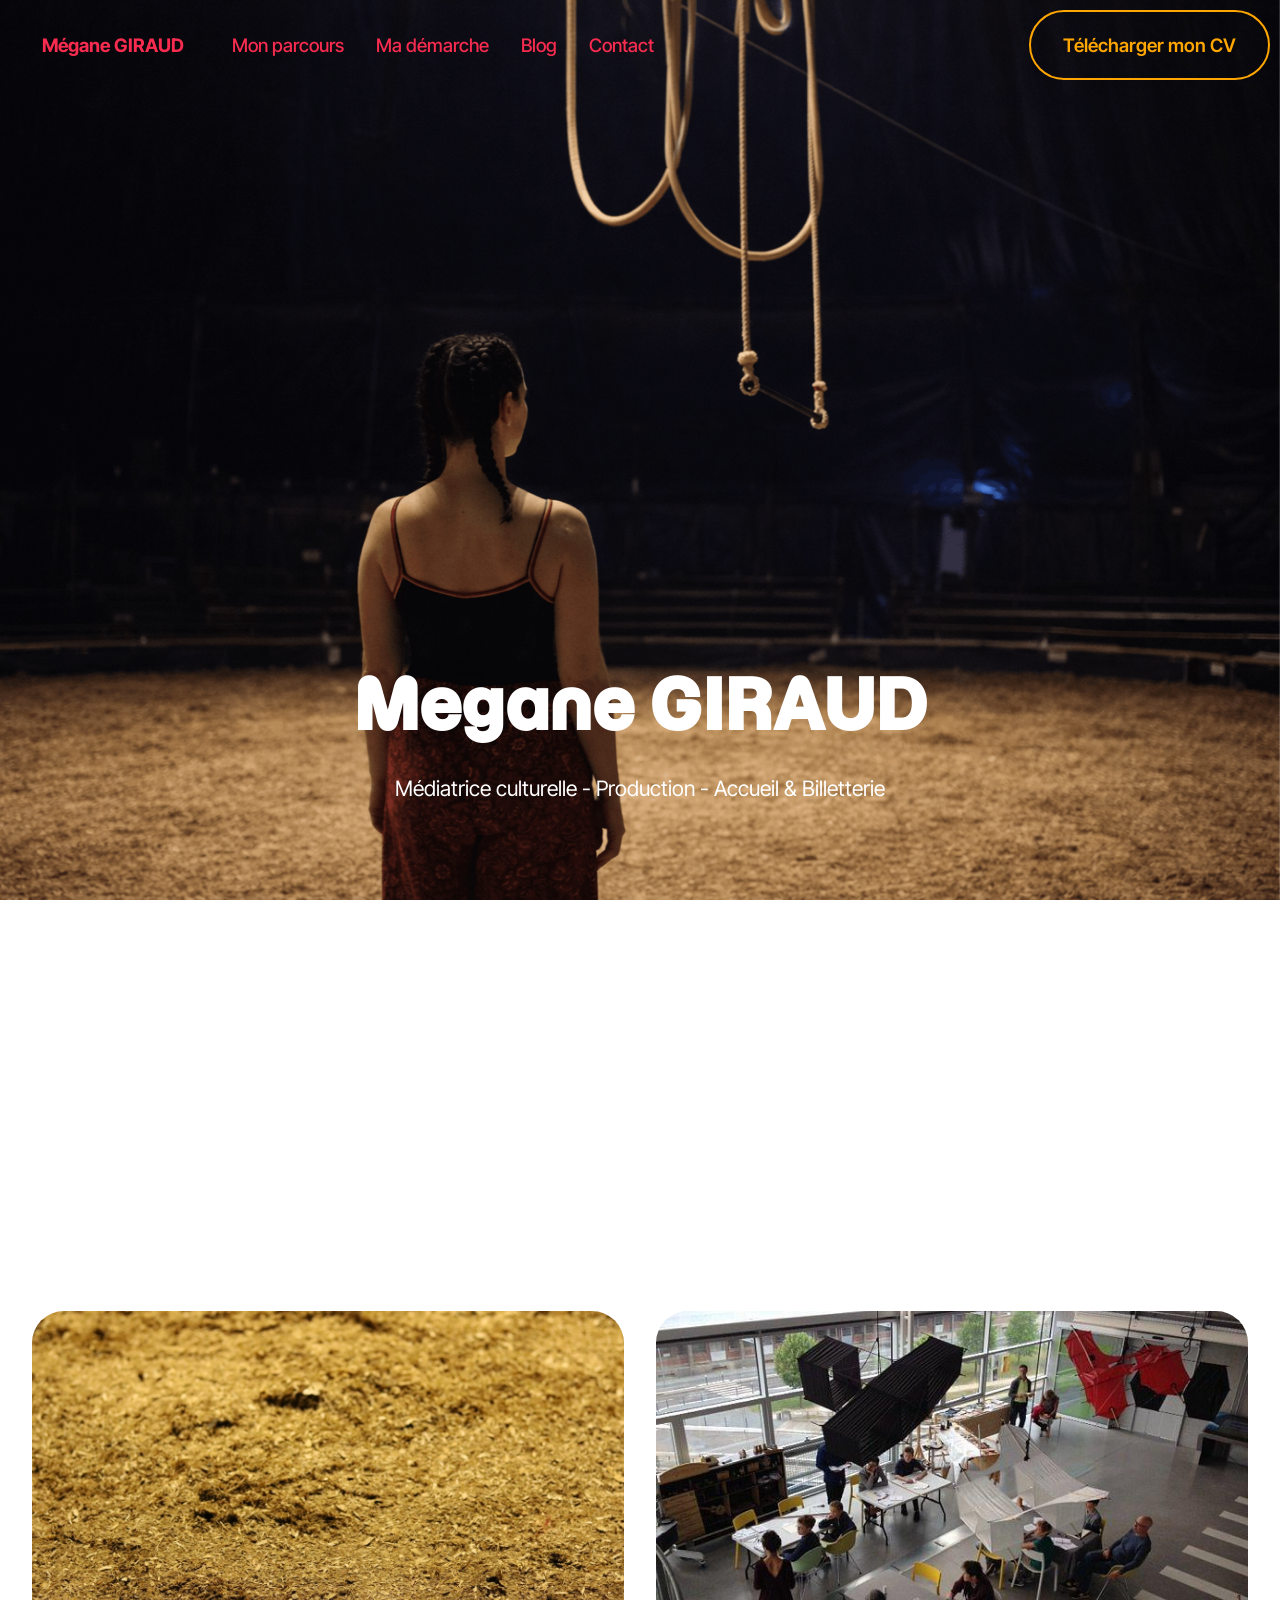
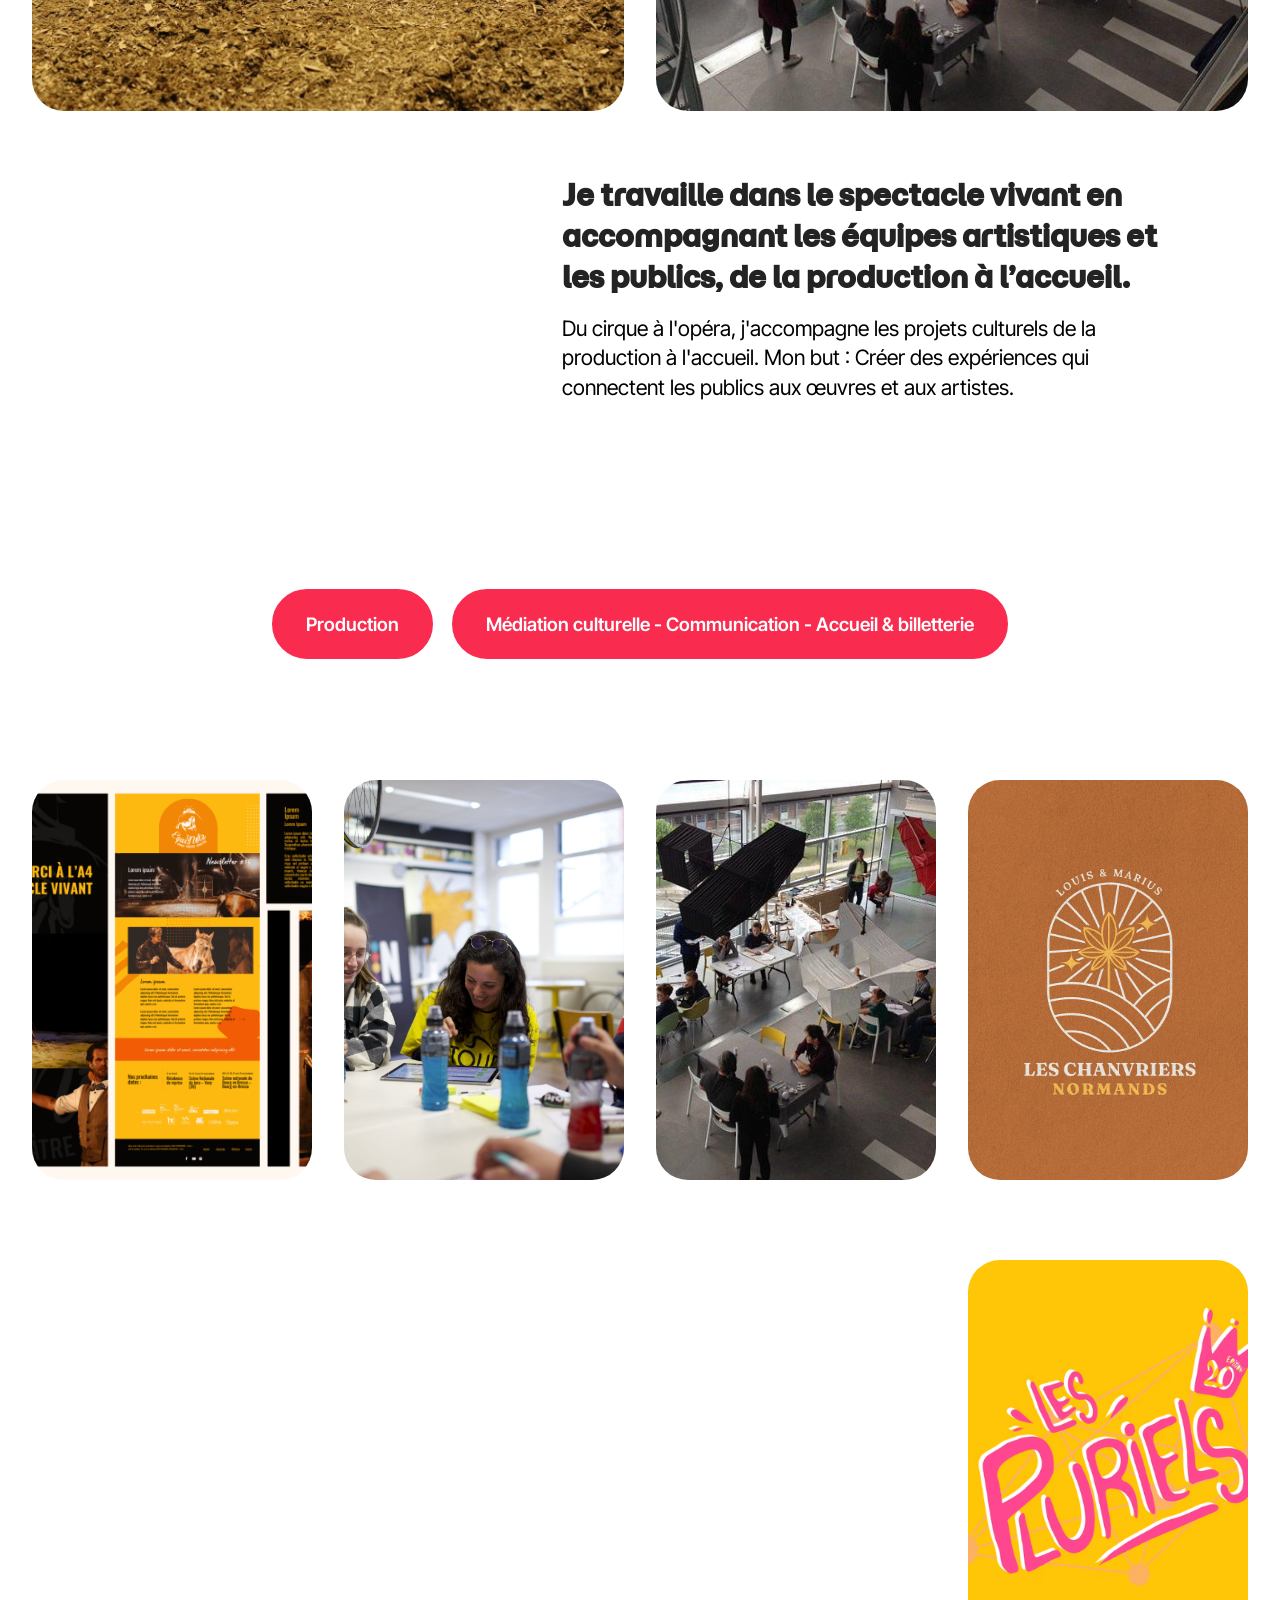
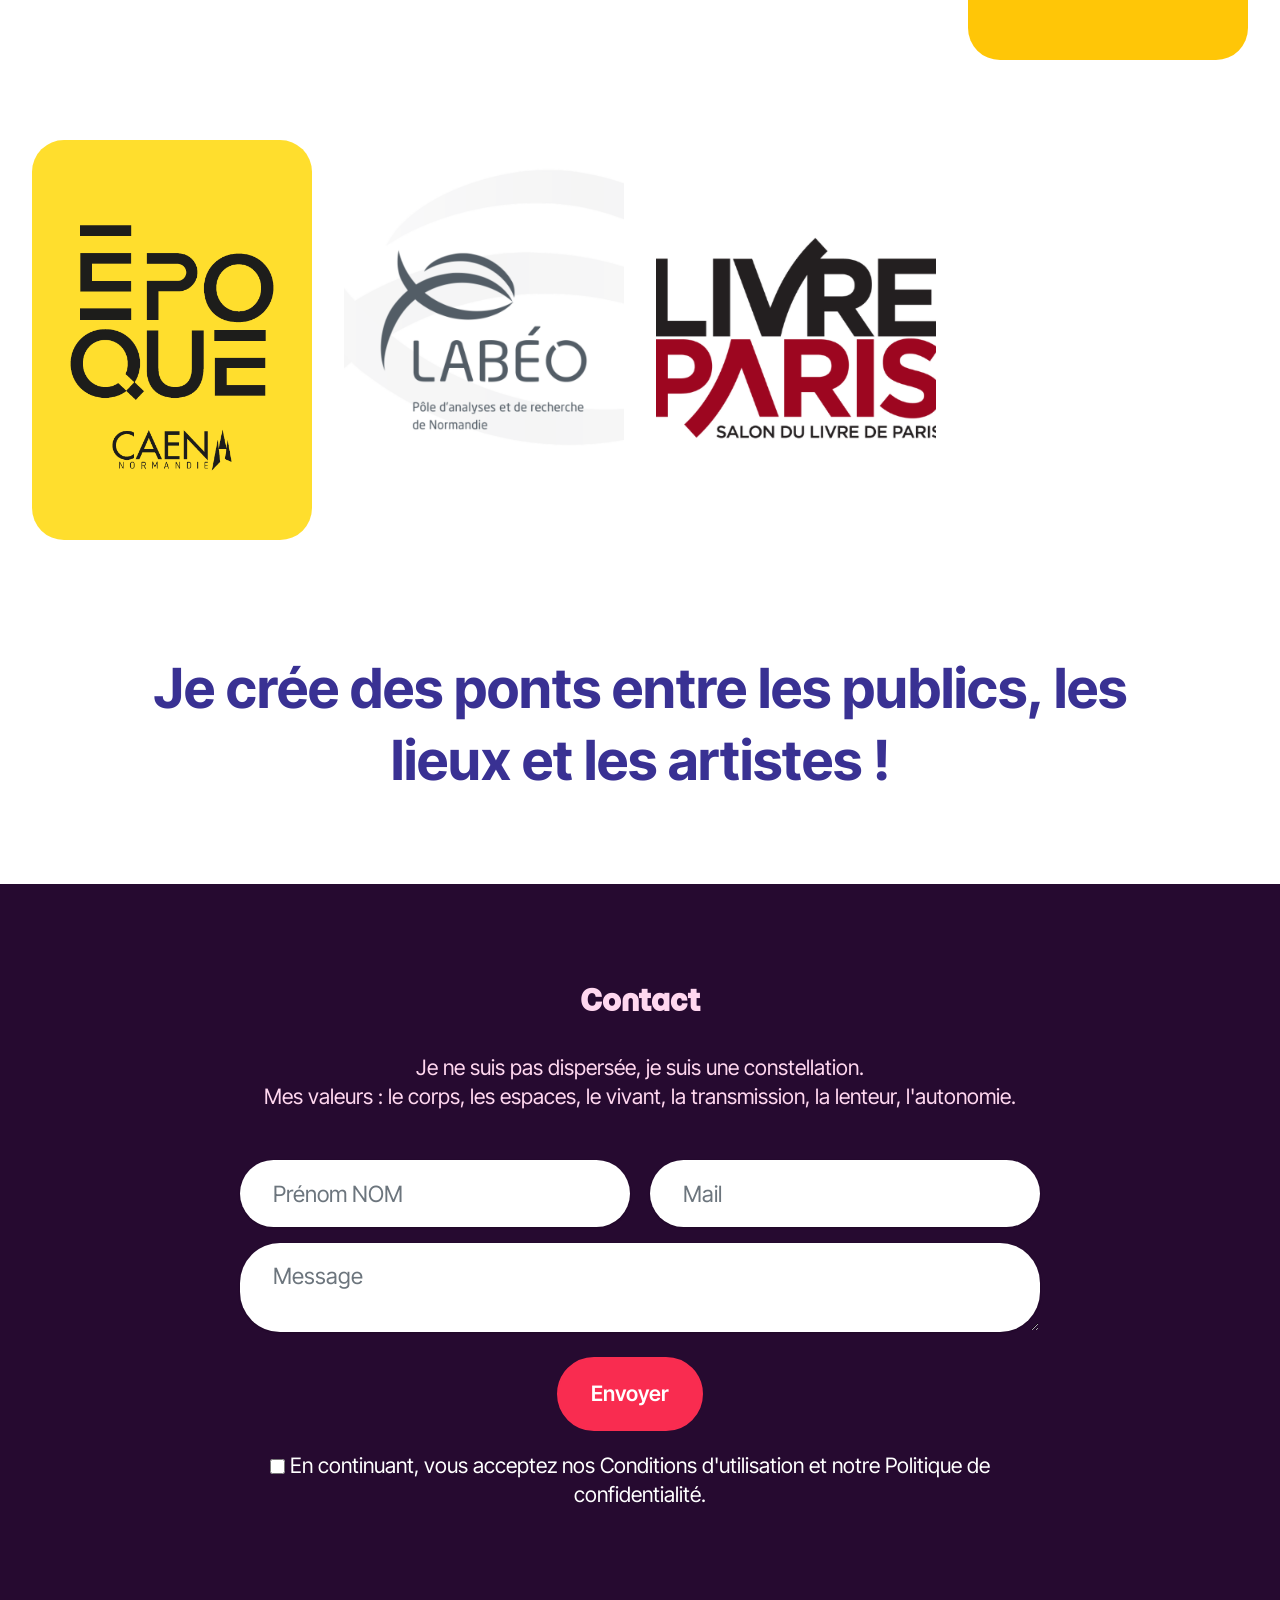
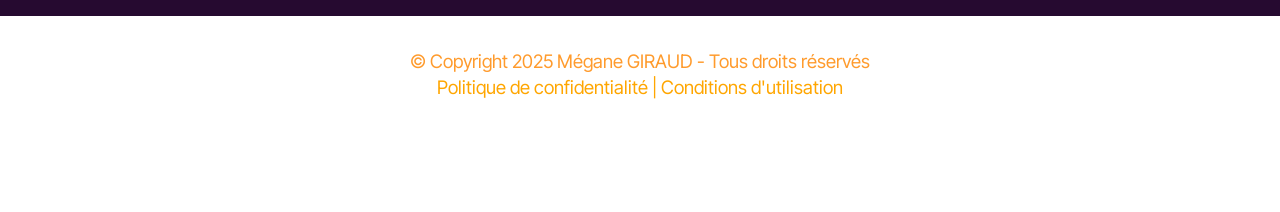
==== commit 603c8748: "create github pages" ====
--- a/index.html
+++ b/index.html
@@ -24,7 +24,7 @@
   <noscript><link rel="stylesheet" href="https://fonts.googleapis.com/css?family=Momo+Trust+Display:400&display=swap"></noscript>
   <link rel="preload" href="https://fonts.googleapis.com/css?family=Inter+Tight:100,200,300,400,500,600,700,800,900,100i,200i,300i,400i,500i,600i,700i,800i,900i&display=swap" as="style" onload="this.onload=null;this.rel='stylesheet'">
   <noscript><link rel="stylesheet" href="https://fonts.googleapis.com/css?family=Inter+Tight:100,200,300,400,500,600,700,800,900,100i,200i,300i,400i,500i,600i,700i,800i,900i&display=swap"></noscript>
-  <link rel="preload" as="style" href="assets/mobirise/css/mbr-additional.css?v=loo9W8"><link rel="stylesheet" href="assets/mobirise/css/mbr-additional.css?v=loo9W8" type="text/css">
+  <link rel="preload" as="style" href="assets/mobirise/css/mbr-additional.css?v=5gqIUx"><link rel="stylesheet" href="assets/mobirise/css/mbr-additional.css?v=5gqIUx" type="text/css">
 
   
   
@@ -120,10 +120,10 @@
 				<div class="card-wrapper">
 					<div class="row">
 						<div class="image-wrapper col-12 col-sm-6 justify-content-center">
-							<img src="assets/images/img-3951-1256x837.webp" alt="Mobirise Website Builder">
+							<img src="assets/images/img-3951-1256x837.jpg" alt="Mobirise Website Builder">
 						</div>
 						<div class="image-wrapper col-12 col-sm-6 justify-content-center">
-							<img src="assets/images/dome-mediation-numerique-textile-megane-giraud-3-640x480.webp" alt="Mobirise Website Builder">
+							<img src="assets/images/dome-mediation-numerique-textile-megane-giraud-3-640x480.jpg" alt="Mobirise Website Builder">
 						</div>
 					</div>
 
@@ -231,7 +231,7 @@
       <div class="col-sm-6 card col-lg-3">
         <div class="card-wrap card4">
           <div class="content-wrap">
-            <div class="mbr-section-btn card-btn align-center"><a class="btn btn-white display-7" href="page13.html">Les Pluriels</a></div>
+            <div class="mbr-section-btn card-btn align-center"><a class="btn btn-white display-7" href="page13.html">Production</a></div>
           </div>
         </div>
       </div>
@@ -313,7 +313,7 @@
         </div>
         <div class="row justify-content-center">
             <div class="col-lg-8 mx-auto mbr-form" data-form-type="formoid">
-                <form action="https://mobirise.eu/" method="POST" class="mbr-form form-with-styler" data-form-title="Form Name"><input type="hidden" name="email" data-form-email="true" value="tZf1Z6fJ8yUaEmqaNanb0YSf4QHQ51cYbbS4UdkuwJzKF0u+U9mr8t+HxlxFLJFvqMhQN641U3JvN6MyRtn/wCGGP9EWqAu6BFbiHpktvGB1izX/K4Kfy/mARJ6eY1ze.OPO2hdfe7jxwW/lTzq4BHuD0y3qpqb/39JAJ+aTPjNqFax0wKe5xVeen5zXvuaWvCbsS4XPBKwB8vgLDE9qMjRi5Kt6AHNQcTdo2qQPPyh4tis8FCa7FhzSZolZw382R">
+                <form action="https://mobirise.eu/" method="POST" class="mbr-form form-with-styler" data-form-title="Form Name"><input type="hidden" name="email" data-form-email="true" value="6Lg+RjCJ0SytN7G1kMYjA4ZrgK+Tc6vi7v+eXkDE/9sCA7nVRXui0ZlEr5mXAhC2v/6jg6R5o+Ukniwt1KP5Yzk5YnB7rWeoJPs5oTlGbeau4BfPkBNMOJmPCceNYuy9.gXdf3ahODZtY7NFSu1eoLfG8CUMEBaNZIUiLMSgMfQqPQGAbpAdV55F+tsWOy3yV/rdGdg1TukNyx/DrWCBQzOcQxJ/335bLRphUK8M+8Nn9AFBon9W19YLUQZ1enruL">
                     <div class="row">
                         <div hidden="hidden" data-form-alert="" class="alert alert-success col-12">Votre message s'est envoyé avec succès !</div>
                         <div hidden="hidden" data-form-alert-danger="" class="alert alert-danger col-12">
@@ -357,7 +357,7 @@
             </div>
         </div>
     </div>
-</section><section class="display-7" style="padding: 0;align-items: center;justify-content: center;flex-wrap: wrap;    align-content: center;display: flex;position: relative;height: 4rem;"><a href="https://mobiri.se/152356" style="flex: 1 1;height: 4rem;position: absolute;width: 100%;z-index: 1;"><img alt="" style="height: 4rem;" src="[data-uri]"></a><p style="margin: 0;text-align: center;" class="display-7">&#8204;</p><a style="z-index:1" href="https://mobirise.com">Mobirise </a></section><script src="assets/bootstrap/js/bootstrap.bundle.min.js"></script>  <script src="assets/parallax/jarallax.js"></script>  <script src="assets/smoothscroll/smooth-scroll.js"></script>  <script src="assets/ytplayer/index.js"></script>  <script src="assets/dropdown/js/navbar-dropdown.js"></script>  <script src="assets/theme/js/script.js"></script>  <script src="assets/formoid/formoid.min.js"></script>  
+</section><section class="display-7" style="padding: 0;align-items: center;justify-content: center;flex-wrap: wrap;    align-content: center;display: flex;position: relative;height: 4rem;"><a href="https://mobiri.se/152356" style="flex: 1 1;height: 4rem;position: absolute;width: 100%;z-index: 1;"><img alt="" style="height: 4rem;" src="[data-uri]"></a><p style="margin: 0;text-align: center;" class="display-7">&#8204;</p><a style="z-index:1" href="https://mobirise.com/offline-website-builder.html">Offline Website Creator</a></section><script src="assets/bootstrap/js/bootstrap.bundle.min.js"></script>  <script src="assets/parallax/jarallax.js"></script>  <script src="assets/smoothscroll/smooth-scroll.js"></script>  <script src="assets/ytplayer/index.js"></script>  <script src="assets/dropdown/js/navbar-dropdown.js"></script>  <script src="assets/theme/js/script.js"></script>  <script src="assets/formoid/formoid.min.js"></script>  
   
   
   <input name="animation" type="hidden">
--- a/assets/mobirise/css/mbr-additional.css
+++ b/assets/mobirise/css/mbr-additional.css
@@ -1349,7 +1349,7 @@
 }
 .cid-v2bgPXjnMu {
   display: flex;
-  background-image: url("../../../assets/images/megane-giraud-1536x1024.webp");
+  background-image: url("../../../assets/images/megane-giraud-1536x1024.png");
 }
 .cid-v2bgPXjnMu .mbr-overlay {
   background-color: #000000;
@@ -1583,7 +1583,7 @@
   max-width: 800px;
 }
 .cid-v8R2Uajqz5 .card1 {
-  background-image: url("../../../assets/images/portfolio-mag-1-1256x888.webp");
+  background-image: url("../../../assets/images/portfolio-mag-1-1256x888.png");
   background-size: cover;
   background-position: center center;
 }
@@ -1591,7 +1591,7 @@
   background: #ffc195;
 }
 .cid-v8R2Uajqz5 .card2 {
-  background-image: url("../../../assets/images/pmm-5736-2000x1333.webp");
+  background-image: url("../../../assets/images/pmm-5736-2000x1333.jpeg");
   background-size: cover;
   background-position: center center;
 }
@@ -1599,7 +1599,7 @@
   background: #ffd7ef;
 }
 .cid-v8R2Uajqz5 .card3 {
-  background-image: url("../../../assets/images/dome-mediation-numerique-textile-megane-giraud-3-640x480.webp");
+  background-image: url("../../../assets/images/dome-mediation-numerique-textile-megane-giraud-3-640x480.jpg");
   background-size: cover;
   background-position: center center;
 }
@@ -1607,7 +1607,7 @@
   background: #ffea64;
 }
 .cid-v8R2Uajqz5 .card4 {
-  background-image: url("../../../assets/images/logo-effet-papier-1920x1080.webp");
+  background-image: url("../../../assets/images/logo-effet-papier-1920x1080.png");
   background-size: cover;
   background-position: center center;
 }
@@ -1707,7 +1707,7 @@
   max-width: 800px;
 }
 .cid-v8S7GMNAjk .card1 {
-  background-image: url("../../../assets/images/icone-sur-fond-rose-2000x2000.webp");
+  background-image: url("../../../assets/images/icone-sur-fond-rose-2000x2000.png");
   background-size: cover;
   background-position: center center;
 }
@@ -1715,7 +1715,7 @@
   background: #ffc195;
 }
 .cid-v8S7GMNAjk .card2 {
-  background-image: url("../../../assets/images/les-chemins-de-lgalit-plateau-2000x1414.webp");
+  background-image: url("../../../assets/images/les-chemins-de-lgalit-plateau-2000x1414.png");
   background-size: cover;
   background-position: center center;
 }
@@ -1723,7 +1723,7 @@
   background: #ffd7ef;
 }
 .cid-v8S7GMNAjk .card3 {
-  background-image: url("../../../assets/images/portfolio-mag-8-2000x1414.webp");
+  background-image: url("../../../assets/images/portfolio-mag-8-2000x1414.png");
   background-size: cover;
   background-position: center center;
 }
@@ -1731,7 +1731,7 @@
   background: #ffea64;
 }
 .cid-v8S7GMNAjk .card4 {
-  background-image: url("../../../assets/images/pluriels-500x500.webp");
+  background-image: url("../../../assets/images/pluriels-500x500.png");
   background-size: cover;
   background-position: center center;
 }
@@ -1831,7 +1831,7 @@
   max-width: 800px;
 }
 .cid-v949Kt0pUi .card1 {
-  background-image: url("../../../assets/images/epoque-caen-24-703x703.webp");
+  background-image: url("../../../assets/images/epoque-caen-24-703x703.png");
   background-size: cover;
   background-position: center center;
 }
@@ -1839,7 +1839,7 @@
   background: #ffc195;
 }
 .cid-v949Kt0pUi .card2 {
-  background-image: url("../../../assets/images/labeo-500x500.webp");
+  background-image: url("../../../assets/images/labeo-500x500.png");
   background-size: cover;
   background-position: center center;
 }
@@ -1847,7 +1847,7 @@
   background: #ffd7ef;
 }
 .cid-v949Kt0pUi .card3 {
-  background-image: url("../../../assets/images/livre-paris-500x500.webp");
+  background-image: url("../../../assets/images/livre-paris-500x500.png");
   background-size: cover;
   background-position: center center;
 }
@@ -1855,7 +1855,7 @@
   background: #ffea64;
 }
 .cid-v949Kt0pUi .card4 {
-  background-image: url("../../../assets/images/4-1080x1080.webp");
+  background-image: url("../../../assets/images/4-1080x1080.png");
   background-size: cover;
   background-position: center center;
 }
@@ -4481,7 +4481,7 @@
   }
 }
 .cid-v92jIvCfl6 .wrap {
-  background: url("../../../assets/images/background1.webp");
+  background: url("../../../assets/images/background1.jpg");
   background-repeat: no-repeat;
   background-position: center;
   background-size: cover;
@@ -6405,7 +6405,7 @@
   display: flex;
   padding-top: 20rem;
   padding-bottom: 4rem;
-  background-image: url("../../../assets/images/portfolio-mag-5-662x468.webp");
+  background-image: url("../../../assets/images/portfolio-mag-5-662x468.png");
 }
 .cid-v94bOotFtj .mbr-overlay {
   background-color: #000000;
@@ -7299,7 +7299,7 @@
   display: flex;
   padding-top: 20rem;
   padding-bottom: 4rem;
-  background-image: url("../../../assets/images/pmm-5824-2000x1333.webp");
+  background-image: url("../../../assets/images/pmm-5824-2000x1333.jpeg");
 }
 .cid-v94chuKFoV .mbr-overlay {
   background-color: #000000;
@@ -8198,7 +8198,7 @@
   display: flex;
   padding-top: 20rem;
   padding-bottom: 4rem;
-  background-image: url("../../../assets/images/dome-mediation-numerique-textile-megane-giraud-2-960x630.webp");
+  background-image: url("../../../assets/images/dome-mediation-numerique-textile-megane-giraud-2-960x630.jpg");
 }
 .cid-v94dGUjtmE .mbr-overlay {
   background-color: #000000;
@@ -9092,7 +9092,7 @@
   display: flex;
   padding-top: 20rem;
   padding-bottom: 4rem;
-  background-image: url("../../../assets/images/portfolio-mag-6-2000x1414.webp");
+  background-image: url("../../../assets/images/portfolio-mag-6-2000x1414.png");
 }
 .cid-v94eY4bFGJ .mbr-overlay {
   background-color: #000000;
@@ -9997,7 +9997,7 @@
   display: flex;
   padding-top: 20rem;
   padding-bottom: 4rem;
-  background-image: url("../../../assets/images/isabelle-aureau-megane-giraud-20-1920x1080.webp");
+  background-image: url("../../../assets/images/isabelle-aureau-megane-giraud-20-1920x1080.png");
 }
 .cid-v94iIy3yd0 .mbr-overlay {
   background-color: #000000;
@@ -10896,7 +10896,7 @@
   display: flex;
   padding-top: 20rem;
   padding-bottom: 4rem;
-  background-image: url("../../../assets/images/les-chemins-de-lgalit-plateau-2000x1414.webp");
+  background-image: url("../../../assets/images/les-chemins-de-lgalit-plateau-2000x1414.png");
 }
 .cid-v94lHiH1oO .mbr-overlay {
   background-color: #000000;
@@ -11795,7 +11795,7 @@
   display: flex;
   padding-top: 20rem;
   padding-bottom: 4rem;
-  background-image: url("../../../assets/images/portfolio-mag-7-2000x1414.webp");
+  background-image: url("../../../assets/images/portfolio-mag-7-2000x1414.png");
 }
 .cid-v94oHNvheu .mbr-overlay {
   background-color: #000000;
@@ -12447,7 +12447,7 @@
   display: flex;
   padding-top: 20rem;
   padding-bottom: 4rem;
-  background-image: url("../../../assets/images/portfolio-mag-9-2000x1414.webp");
+  background-image: url("../../../assets/images/portfolio-mag-9-2000x1414.png");
 }
 .cid-v94rie5k2o .mbr-overlay {
   background-color: #000000;
@@ -13096,7 +13096,7 @@
   display: flex;
   padding-top: 20rem;
   padding-bottom: 4rem;
-  background-image: url("../../../assets/images/urban-poster-2000x1333.webp");
+  background-image: url("../../../assets/images/urban-poster-2000x1333.png");
 }
 .cid-v94t537UtI .mbr-overlay {
   background-color: #000000;
--- a/assets/mobirise/css/mbr-additional.css
+++ b/assets/mobirise/css/mbr-additional.css
@@ -1349,7 +1349,7 @@
 }
 .cid-v2bgPXjnMu {
   display: flex;
-  background-image: url("../../../assets/images/megane-giraud-1536x1024.webp");
+  background-image: url("../../../assets/images/megane-giraud-1536x1024.png");
 }
 .cid-v2bgPXjnMu .mbr-overlay {
   background-color: #000000;
@@ -1583,7 +1583,7 @@
   max-width: 800px;
 }
 .cid-v8R2Uajqz5 .card1 {
-  background-image: url("../../../assets/images/portfolio-mag-1-1256x888.webp");
+  background-image: url("../../../assets/images/portfolio-mag-1-1256x888.png");
   background-size: cover;
   background-position: center center;
 }
@@ -1591,7 +1591,7 @@
   background: #ffc195;
 }
 .cid-v8R2Uajqz5 .card2 {
-  background-image: url("../../../assets/images/pmm-5736-2000x1333.webp");
+  background-image: url("../../../assets/images/pmm-5736-2000x1333.jpeg");
   background-size: cover;
   background-position: center center;
 }
@@ -1599,7 +1599,7 @@
   background: #ffd7ef;
 }
 .cid-v8R2Uajqz5 .card3 {
-  background-image: url("../../../assets/images/dome-mediation-numerique-textile-megane-giraud-3-640x480.webp");
+  background-image: url("../../../assets/images/dome-mediation-numerique-textile-megane-giraud-3-640x480.jpg");
   background-size: cover;
   background-position: center center;
 }
@@ -1607,7 +1607,7 @@
   background: #ffea64;
 }
 .cid-v8R2Uajqz5 .card4 {
-  background-image: url("../../../assets/images/logo-effet-papier-1920x1080.webp");
+  background-image: url("../../../assets/images/logo-effet-papier-1920x1080.png");
   background-size: cover;
   background-position: center center;
 }
@@ -1707,7 +1707,7 @@
   max-width: 800px;
 }
 .cid-v8S7GMNAjk .card1 {
-  background-image: url("../../../assets/images/icone-sur-fond-rose-2000x2000.webp");
+  background-image: url("../../../assets/images/icone-sur-fond-rose-2000x2000.png");
   background-size: cover;
   background-position: center center;
 }
@@ -1715,7 +1715,7 @@
   background: #ffc195;
 }
 .cid-v8S7GMNAjk .card2 {
-  background-image: url("../../../assets/images/les-chemins-de-lgalit-plateau-2000x1414.webp");
+  background-image: url("../../../assets/images/les-chemins-de-lgalit-plateau-2000x1414.png");
   background-size: cover;
   background-position: center center;
 }
@@ -1723,7 +1723,7 @@
   background: #ffd7ef;
 }
 .cid-v8S7GMNAjk .card3 {
-  background-image: url("../../../assets/images/portfolio-mag-8-2000x1414.webp");
+  background-image: url("../../../assets/images/portfolio-mag-8-2000x1414.png");
   background-size: cover;
   background-position: center center;
 }
@@ -1731,7 +1731,7 @@
   background: #ffea64;
 }
 .cid-v8S7GMNAjk .card4 {
-  background-image: url("../../../assets/images/pluriels-500x500.webp");
+  background-image: url("../../../assets/images/pluriels-500x500.png");
   background-size: cover;
   background-position: center center;
 }
@@ -1831,7 +1831,7 @@
   max-width: 800px;
 }
 .cid-v949Kt0pUi .card1 {
-  background-image: url("../../../assets/images/epoque-caen-24-703x703.webp");
+  background-image: url("../../../assets/images/epoque-caen-24-703x703.png");
   background-size: cover;
   background-position: center center;
 }
@@ -1839,7 +1839,7 @@
   background: #ffc195;
 }
 .cid-v949Kt0pUi .card2 {
-  background-image: url("../../../assets/images/labeo-500x500.webp");
+  background-image: url("../../../assets/images/labeo-500x500.png");
   background-size: cover;
   background-position: center center;
 }
@@ -1847,7 +1847,7 @@
   background: #ffd7ef;
 }
 .cid-v949Kt0pUi .card3 {
-  background-image: url("../../../assets/images/livre-paris-500x500.webp");
+  background-image: url("../../../assets/images/livre-paris-500x500.png");
   background-size: cover;
   background-position: center center;
 }
@@ -1855,7 +1855,7 @@
   background: #ffea64;
 }
 .cid-v949Kt0pUi .card4 {
-  background-image: url("../../../assets/images/4-1080x1080.webp");
+  background-image: url("../../../assets/images/4-1080x1080.png");
   background-size: cover;
   background-position: center center;
 }
@@ -4481,7 +4481,7 @@
   }
 }
 .cid-v92jIvCfl6 .wrap {
-  background: url("../../../assets/images/background1.webp");
+  background: url("../../../assets/images/background1.jpg");
   background-repeat: no-repeat;
   background-position: center;
   background-size: cover;
@@ -6405,7 +6405,7 @@
   display: flex;
   padding-top: 20rem;
   padding-bottom: 4rem;
-  background-image: url("../../../assets/images/portfolio-mag-5-662x468.webp");
+  background-image: url("../../../assets/images/portfolio-mag-5-662x468.png");
 }
 .cid-v94bOotFtj .mbr-overlay {
   background-color: #000000;
@@ -7299,7 +7299,7 @@
   display: flex;
   padding-top: 20rem;
   padding-bottom: 4rem;
-  background-image: url("../../../assets/images/pmm-5824-2000x1333.webp");
+  background-image: url("../../../assets/images/pmm-5824-2000x1333.jpeg");
 }
 .cid-v94chuKFoV .mbr-overlay {
   background-color: #000000;
@@ -8198,7 +8198,7 @@
   display: flex;
   padding-top: 20rem;
   padding-bottom: 4rem;
-  background-image: url("../../../assets/images/dome-mediation-numerique-textile-megane-giraud-2-960x630.webp");
+  background-image: url("../../../assets/images/dome-mediation-numerique-textile-megane-giraud-2-960x630.jpg");
 }
 .cid-v94dGUjtmE .mbr-overlay {
   background-color: #000000;
@@ -9092,7 +9092,7 @@
   display: flex;
   padding-top: 20rem;
   padding-bottom: 4rem;
-  background-image: url("../../../assets/images/portfolio-mag-6-2000x1414.webp");
+  background-image: url("../../../assets/images/portfolio-mag-6-2000x1414.png");
 }
 .cid-v94eY4bFGJ .mbr-overlay {
   background-color: #000000;
@@ -9997,7 +9997,7 @@
   display: flex;
   padding-top: 20rem;
   padding-bottom: 4rem;
-  background-image: url("../../../assets/images/isabelle-aureau-megane-giraud-20-1920x1080.webp");
+  background-image: url("../../../assets/images/isabelle-aureau-megane-giraud-20-1920x1080.png");
 }
 .cid-v94iIy3yd0 .mbr-overlay {
   background-color: #000000;
@@ -10896,7 +10896,7 @@
   display: flex;
   padding-top: 20rem;
   padding-bottom: 4rem;
-  background-image: url("../../../assets/images/les-chemins-de-lgalit-plateau-2000x1414.webp");
+  background-image: url("../../../assets/images/les-chemins-de-lgalit-plateau-2000x1414.png");
 }
 .cid-v94lHiH1oO .mbr-overlay {
   background-color: #000000;
@@ -11795,7 +11795,7 @@
   display: flex;
   padding-top: 20rem;
   padding-bottom: 4rem;
-  background-image: url("../../../assets/images/portfolio-mag-7-2000x1414.webp");
+  background-image: url("../../../assets/images/portfolio-mag-7-2000x1414.png");
 }
 .cid-v94oHNvheu .mbr-overlay {
   background-color: #000000;
@@ -12447,7 +12447,7 @@
   display: flex;
   padding-top: 20rem;
   padding-bottom: 4rem;
-  background-image: url("../../../assets/images/portfolio-mag-9-2000x1414.webp");
+  background-image: url("../../../assets/images/portfolio-mag-9-2000x1414.png");
 }
 .cid-v94rie5k2o .mbr-overlay {
   background-color: #000000;
@@ -13096,7 +13096,7 @@
   display: flex;
   padding-top: 20rem;
   padding-bottom: 4rem;
-  background-image: url("../../../assets/images/urban-poster-2000x1333.webp");
+  background-image: url("../../../assets/images/urban-poster-2000x1333.png");
 }
 .cid-v94t537UtI .mbr-overlay {
   background-color: #000000;
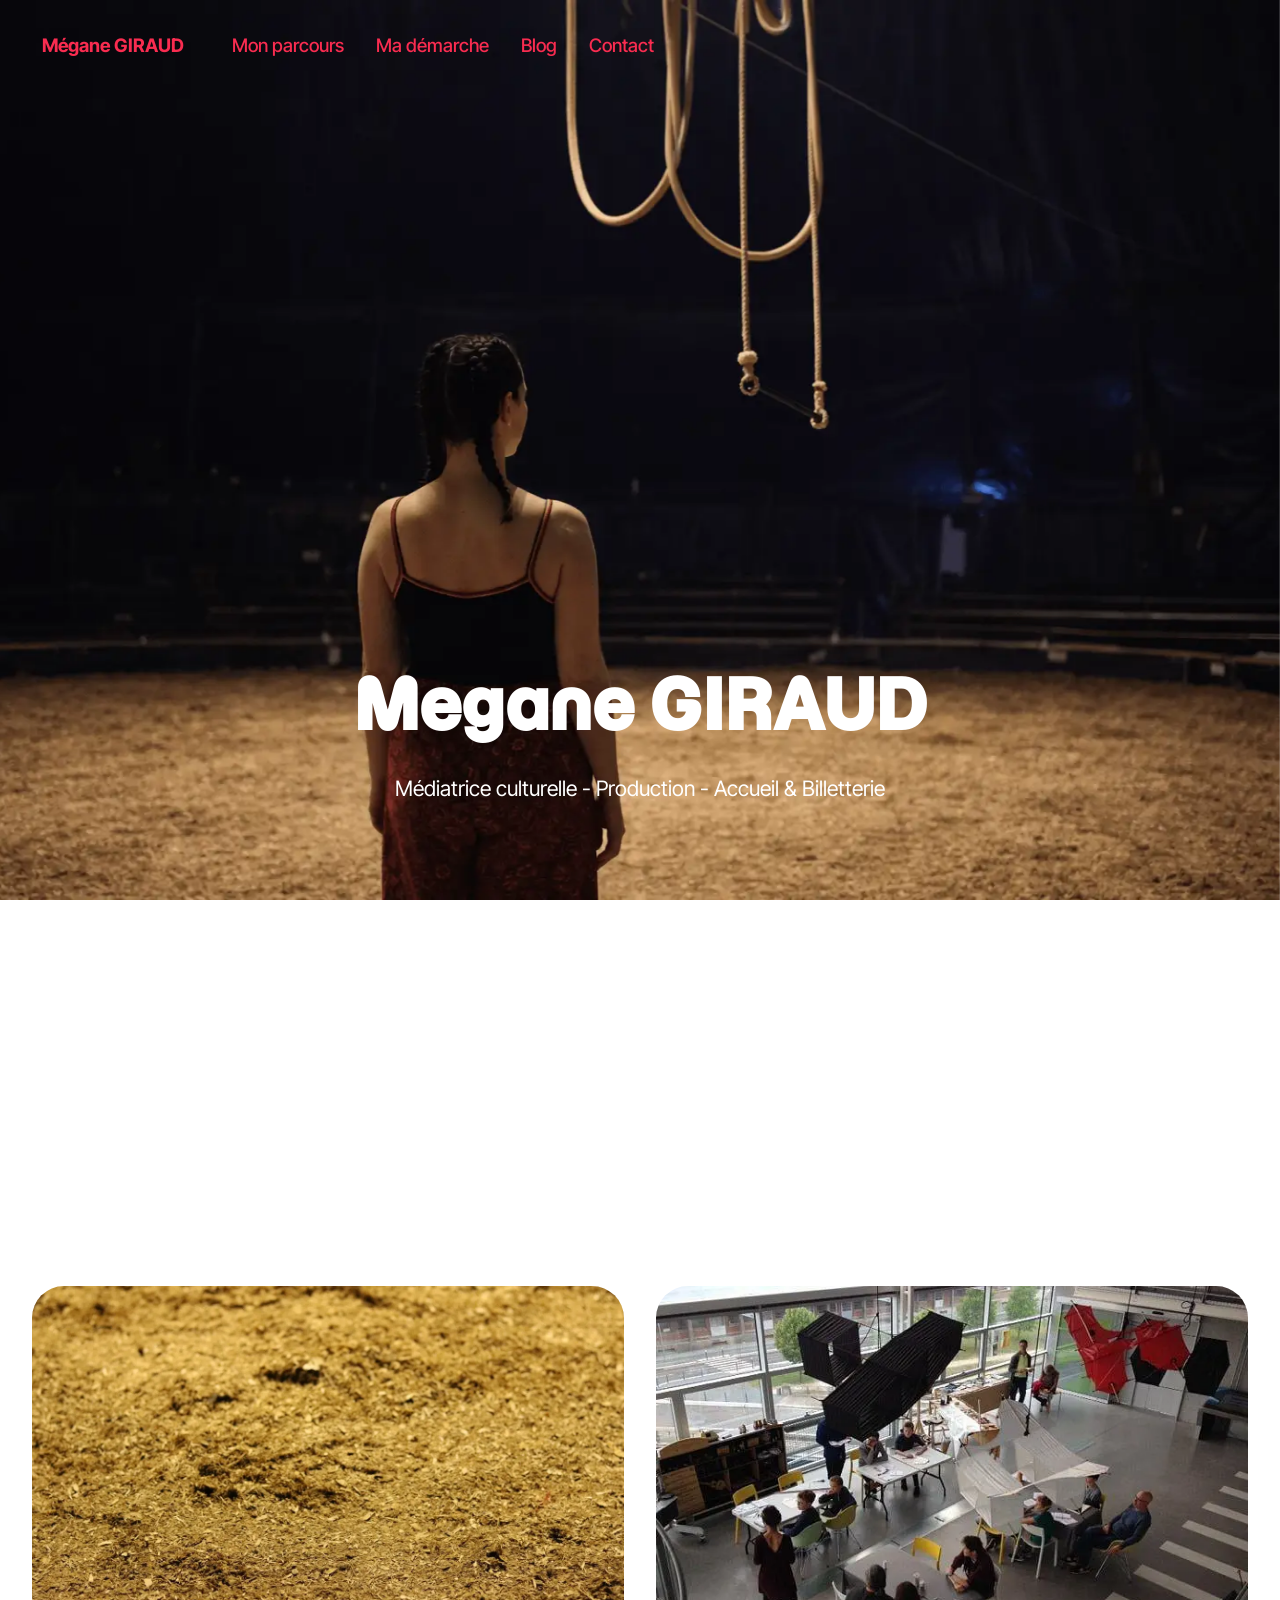
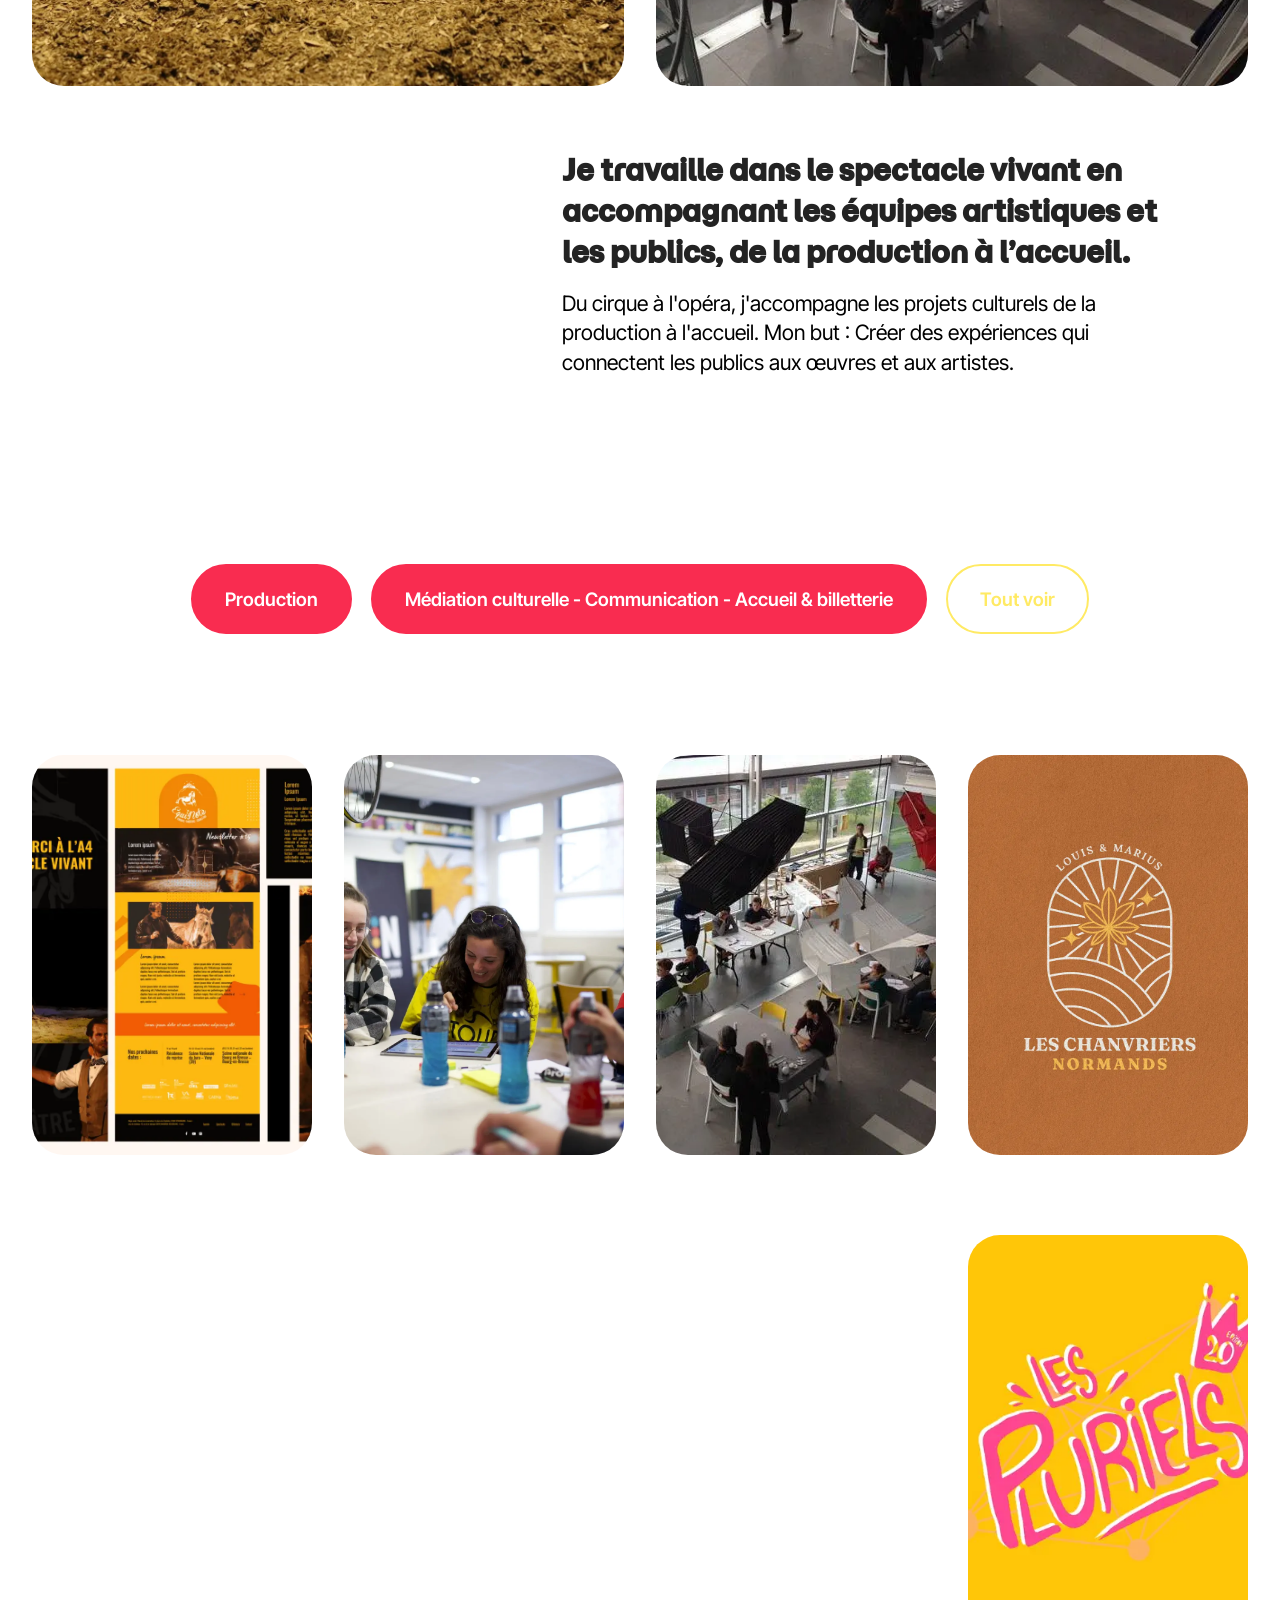
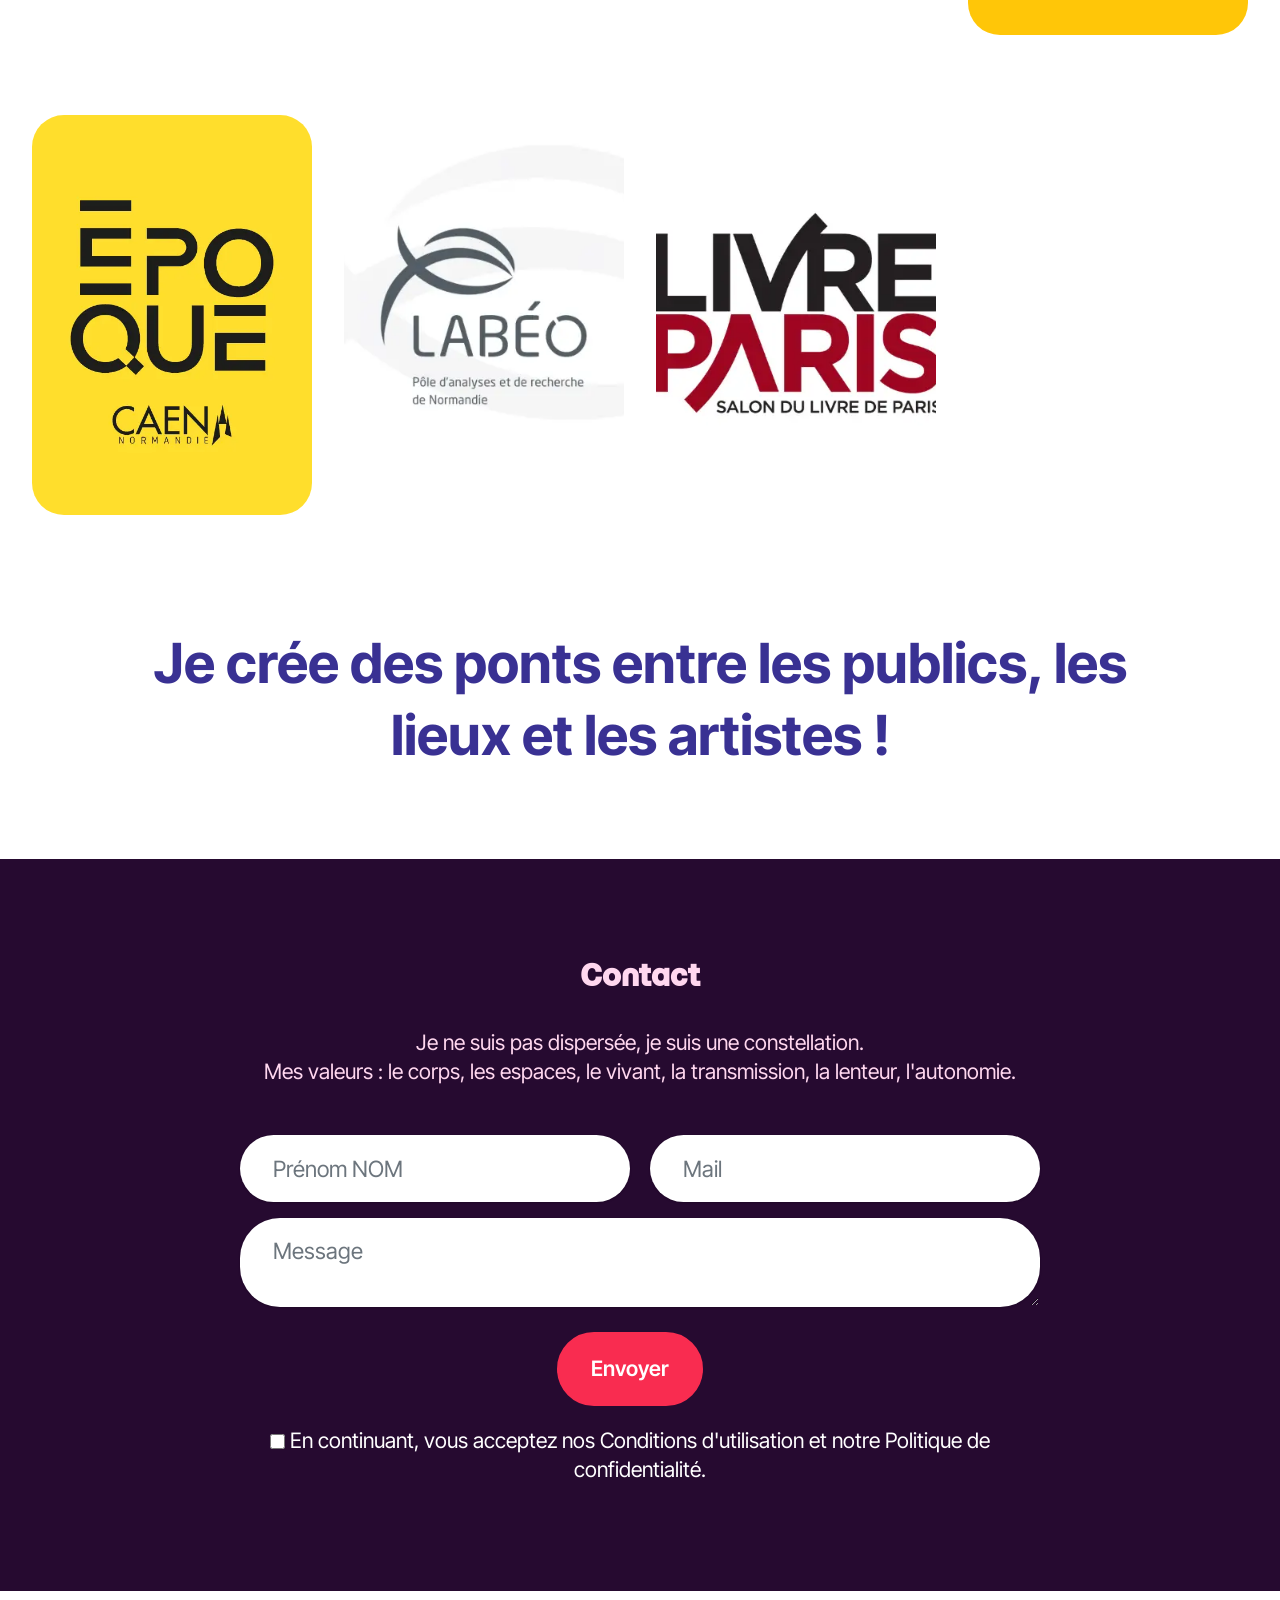
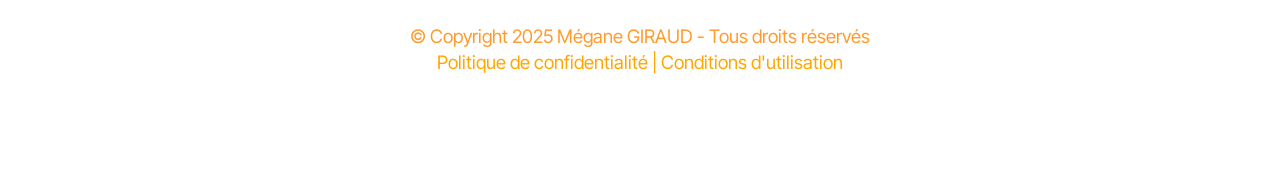
==== commit 82e2aeef: "create github pages" ====
--- a/index.html
+++ b/index.html
@@ -24,7 +24,7 @@
   <noscript><link rel="stylesheet" href="https://fonts.googleapis.com/css?family=Momo+Trust+Display:400&display=swap"></noscript>
   <link rel="preload" href="https://fonts.googleapis.com/css?family=Inter+Tight:100,200,300,400,500,600,700,800,900,100i,200i,300i,400i,500i,600i,700i,800i,900i&display=swap" as="style" onload="this.onload=null;this.rel='stylesheet'">
   <noscript><link rel="stylesheet" href="https://fonts.googleapis.com/css?family=Inter+Tight:100,200,300,400,500,600,700,800,900,100i,200i,300i,400i,500i,600i,700i,800i,900i&display=swap"></noscript>
-  <link rel="preload" as="style" href="assets/mobirise/css/mbr-additional.css?v=5gqIUx"><link rel="stylesheet" href="assets/mobirise/css/mbr-additional.css?v=5gqIUx" type="text/css">
+  <link rel="preload" as="style" href="assets/mobirise/css/mbr-additional.css?v=xkK7YM"><link rel="stylesheet" href="assets/mobirise/css/mbr-additional.css?v=xkK7YM" type="text/css">
 
   
   
@@ -50,7 +50,7 @@
 				</div>
 			</button>
 			<div class="collapse navbar-collapse opacityScroll" id="navbarSupportedContent">
-				<ul class="navbar-nav nav-dropdown" data-app-modern-menu="true"><li class="nav-item"><a class="nav-link link text-secondary display-4" href="page2.html">Mon parcours</a></li>
+				<ul class="navbar-nav nav-dropdown nav-right" data-app-modern-menu="true"><li class="nav-item"><a class="nav-link link text-secondary display-4" href="page2.html">Mon parcours</a></li>
 					<li class="nav-item">
 						<a class="nav-link link text-secondary display-4" href="page1.html" aria-expanded="false">Ma démarche</a>
 					</li><li class="nav-item"><a class="nav-link link text-secondary display-4" href="page4.html">Blog</a></li>
@@ -58,7 +58,7 @@
 						<a class="nav-link link text-secondary display-4" href="index.html#form02-1c">Contact</a>
 					</li></ul>
 				
-				<div class="navbar-buttons mbr-section-btn"><a class="btn btn-primary-outline display-4" href="assets/files/GIRAUD_MEGANE_CV-_.pdf" target="_blank">Télécharger mon CV</a></div>
+				
 			</div>
 		</div>
 	</nav>
@@ -102,7 +102,7 @@
 
     <div class="ticker-wrap">
       <div class="ticker ticker__end">
-        <div class="ticker__item display-1" data-word="Patrimoine - Livre">Be fearless • Start now!
+        <div class="ticker__item display-1">Be fearless • Start now!
         </div>
       </div>
     </div>
@@ -120,10 +120,10 @@
 				<div class="card-wrapper">
 					<div class="row">
 						<div class="image-wrapper col-12 col-sm-6 justify-content-center">
-							<img src="assets/images/img-3951-1256x837.jpg" alt="Mobirise Website Builder">
+							<img src="assets/images/img-3951-1256x837.webp" alt="Mobirise Website Builder">
 						</div>
 						<div class="image-wrapper col-12 col-sm-6 justify-content-center">
-							<img src="assets/images/dome-mediation-numerique-textile-megane-giraud-3-640x480.jpg" alt="Mobirise Website Builder">
+							<img src="assets/images/dome-mediation-numerique-textile-megane-giraud-3-640x480.webp" alt="Mobirise Website Builder">
 						</div>
 					</div>
 
@@ -143,7 +143,7 @@
     <div class="container-fluid">
         <div class="row justify-content-center">
             <div class="col-md-12 col-lg-10">
-                <div class="mbr-section-btn align-center"><a class="btn btn-secondary display-4" href="index.html#clients01-8">Production</a>  <a class="btn btn-secondary display-4" href="index.html#clients01-17">Médiation culturelle - Communication - Accueil &amp; billetterie</a></div>
+                <div class="mbr-section-btn align-center"><a class="btn btn-secondary display-4" href="index.html#clients01-8">Production</a>  <a class="btn btn-secondary display-4" href="index.html#clients01-17">Médiation culturelle - Communication - Accueil &amp; billetterie</a> <a class="btn btn-danger-outline display-4" href="page2.html#header01-1o">Tout voir</a></div>
             </div>
         </div>
     </div>
@@ -231,7 +231,7 @@
       <div class="col-sm-6 card col-lg-3">
         <div class="card-wrap card4">
           <div class="content-wrap">
-            <div class="mbr-section-btn card-btn align-center"><a class="btn btn-white display-7" href="page13.html">Production</a></div>
+            <div class="mbr-section-btn card-btn align-center"><a class="btn btn-white display-7" href="page13.html">Les Pluriels</a></div>
           </div>
         </div>
       </div>
@@ -276,7 +276,7 @@
       <div class="col-sm-6 card col-lg-3">
         <div class="card-wrap card4">
           <div class="content-wrap">
-            <div class="mbr-section-btn card-btn align-center"><a class="btn btn-white display-7" href="page14.html">Illustration</a></div>
+            <div class="mbr-section-btn card-btn align-center"><a class="btn btn-white display-7" href="page2.html#features038-1t">Illustration</a></div>
           </div>
         </div>
       </div>
@@ -313,7 +313,7 @@
         </div>
         <div class="row justify-content-center">
             <div class="col-lg-8 mx-auto mbr-form" data-form-type="formoid">
-                <form action="https://mobirise.eu/" method="POST" class="mbr-form form-with-styler" data-form-title="Form Name"><input type="hidden" name="email" data-form-email="true" value="6Lg+RjCJ0SytN7G1kMYjA4ZrgK+Tc6vi7v+eXkDE/9sCA7nVRXui0ZlEr5mXAhC2v/6jg6R5o+Ukniwt1KP5Yzk5YnB7rWeoJPs5oTlGbeau4BfPkBNMOJmPCceNYuy9.gXdf3ahODZtY7NFSu1eoLfG8CUMEBaNZIUiLMSgMfQqPQGAbpAdV55F+tsWOy3yV/rdGdg1TukNyx/DrWCBQzOcQxJ/335bLRphUK8M+8Nn9AFBon9W19YLUQZ1enruL">
+                <form action="https://mobirise.eu/" method="POST" class="mbr-form form-with-styler" data-form-title="Form Name"><input type="hidden" name="email" data-form-email="true" value="ujqynYox7/NTLezSufJ/iOpRJDfaD7HHSSoxKKz/7P/FXDDXasafXi0rN6Qpx/Lzncx8ggZhmL0AaE91I+Ss4BQyVL0RYGal8GFwFoH6/HTN4jTX2Lvm4tNBvat0Pswy.MRcIEsPdoqx4XMXYcabJGrJ8U6dQMu2N6nSrN9GRFSLJQSErFEkfbwxSvDW1e6lW4fNYbMYTql+/TbkxBBPOmnrbPbjRfDqmFzdXvGlPN/b8s5HJMgiJhmGHD42GRW+5">
                     <div class="row">
                         <div hidden="hidden" data-form-alert="" class="alert alert-success col-12">Votre message s'est envoyé avec succès !</div>
                         <div hidden="hidden" data-form-alert-danger="" class="alert alert-danger col-12">
@@ -357,7 +357,7 @@
             </div>
         </div>
     </div>
-</section><section class="display-7" style="padding: 0;align-items: center;justify-content: center;flex-wrap: wrap;    align-content: center;display: flex;position: relative;height: 4rem;"><a href="https://mobiri.se/152356" style="flex: 1 1;height: 4rem;position: absolute;width: 100%;z-index: 1;"><img alt="" style="height: 4rem;" src="[data-uri]"></a><p style="margin: 0;text-align: center;" class="display-7">&#8204;</p><a style="z-index:1" href="https://mobirise.com/offline-website-builder.html">Offline Website Creator</a></section><script src="assets/bootstrap/js/bootstrap.bundle.min.js"></script>  <script src="assets/parallax/jarallax.js"></script>  <script src="assets/smoothscroll/smooth-scroll.js"></script>  <script src="assets/ytplayer/index.js"></script>  <script src="assets/dropdown/js/navbar-dropdown.js"></script>  <script src="assets/theme/js/script.js"></script>  <script src="assets/formoid/formoid.min.js"></script>  
+</section><section class="display-7" style="padding: 0;align-items: center;justify-content: center;flex-wrap: wrap;    align-content: center;display: flex;position: relative;height: 4rem;"><a href="https://mobiri.se/152356" style="flex: 1 1;height: 4rem;position: absolute;width: 100%;z-index: 1;"><img alt="" style="height: 4rem;" src="[data-uri]"></a><p style="margin: 0;text-align: center;" class="display-7">&#8204;</p><a style="z-index:1" href="https://mobirise.com/builder/ai-website-builder.html">AI Website Builder</a></section><script src="assets/bootstrap/js/bootstrap.bundle.min.js"></script>  <script src="assets/parallax/jarallax.js"></script>  <script src="assets/smoothscroll/smooth-scroll.js"></script>  <script src="assets/ytplayer/index.js"></script>  <script src="assets/dropdown/js/navbar-dropdown.js"></script>  <script src="assets/theme/js/script.js"></script>  <script src="assets/formoid/formoid.min.js"></script>  
   
   
   <input name="animation" type="hidden">
--- a/assets/mobirise/css/mbr-additional.css
+++ b/assets/mobirise/css/mbr-additional.css
@@ -1349,7 +1349,7 @@
 }
 .cid-v2bgPXjnMu {
   display: flex;
-  background-image: url("../../../assets/images/megane-giraud-1536x1024.png");
+  background-image: url("../../../assets/images/megane-giraud-1536x1024.webp");
 }
 .cid-v2bgPXjnMu .mbr-overlay {
   background-color: #000000;
@@ -1583,7 +1583,7 @@
   max-width: 800px;
 }
 .cid-v8R2Uajqz5 .card1 {
-  background-image: url("../../../assets/images/portfolio-mag-1-1256x888.png");
+  background-image: url("../../../assets/images/portfolio-mag-1-1256x888.webp");
   background-size: cover;
   background-position: center center;
 }
@@ -1591,7 +1591,7 @@
   background: #ffc195;
 }
 .cid-v8R2Uajqz5 .card2 {
-  background-image: url("../../../assets/images/pmm-5736-2000x1333.jpeg");
+  background-image: url("../../../assets/images/pmm-5736-2000x1333.webp");
   background-size: cover;
   background-position: center center;
 }
@@ -1599,7 +1599,7 @@
   background: #ffd7ef;
 }
 .cid-v8R2Uajqz5 .card3 {
-  background-image: url("../../../assets/images/dome-mediation-numerique-textile-megane-giraud-3-640x480.jpg");
+  background-image: url("../../../assets/images/dome-mediation-numerique-textile-megane-giraud-3-640x480.webp");
   background-size: cover;
   background-position: center center;
 }
@@ -1607,7 +1607,7 @@
   background: #ffea64;
 }
 .cid-v8R2Uajqz5 .card4 {
-  background-image: url("../../../assets/images/logo-effet-papier-1920x1080.png");
+  background-image: url("../../../assets/images/logo-effet-papier-1920x1080.webp");
   background-size: cover;
   background-position: center center;
 }
@@ -1707,7 +1707,7 @@
   max-width: 800px;
 }
 .cid-v8S7GMNAjk .card1 {
-  background-image: url("../../../assets/images/icone-sur-fond-rose-2000x2000.png");
+  background-image: url("../../../assets/images/icone-sur-fond-rose-2000x2000.webp");
   background-size: cover;
   background-position: center center;
 }
@@ -1715,7 +1715,7 @@
   background: #ffc195;
 }
 .cid-v8S7GMNAjk .card2 {
-  background-image: url("../../../assets/images/les-chemins-de-lgalit-plateau-2000x1414.png");
+  background-image: url("../../../assets/images/les-chemins-de-lgalit-plateau-2000x1414.webp");
   background-size: cover;
   background-position: center center;
 }
@@ -1723,7 +1723,7 @@
   background: #ffd7ef;
 }
 .cid-v8S7GMNAjk .card3 {
-  background-image: url("../../../assets/images/portfolio-mag-8-2000x1414.png");
+  background-image: url("../../../assets/images/portfolio-mag-8-2000x1414.webp");
   background-size: cover;
   background-position: center center;
 }
@@ -1731,7 +1731,7 @@
   background: #ffea64;
 }
 .cid-v8S7GMNAjk .card4 {
-  background-image: url("../../../assets/images/pluriels-500x500.png");
+  background-image: url("../../../assets/images/pluriels-500x500.webp");
   background-size: cover;
   background-position: center center;
 }
@@ -1831,7 +1831,7 @@
   max-width: 800px;
 }
 .cid-v949Kt0pUi .card1 {
-  background-image: url("../../../assets/images/epoque-caen-24-703x703.png");
+  background-image: url("../../../assets/images/epoque-caen-24-703x703.webp");
   background-size: cover;
   background-position: center center;
 }
@@ -1839,7 +1839,7 @@
   background: #ffc195;
 }
 .cid-v949Kt0pUi .card2 {
-  background-image: url("../../../assets/images/labeo-500x500.png");
+  background-image: url("../../../assets/images/labeo-500x500.webp");
   background-size: cover;
   background-position: center center;
 }
@@ -1847,7 +1847,7 @@
   background: #ffd7ef;
 }
 .cid-v949Kt0pUi .card3 {
-  background-image: url("../../../assets/images/livre-paris-500x500.png");
+  background-image: url("../../../assets/images/livre-paris-500x500.webp");
   background-size: cover;
   background-position: center center;
 }
@@ -1855,7 +1855,7 @@
   background: #ffea64;
 }
 .cid-v949Kt0pUi .card4 {
-  background-image: url("../../../assets/images/4-1080x1080.png");
+  background-image: url("../../../assets/images/4-1080x1080.webp");
   background-size: cover;
   background-position: center center;
 }
@@ -4481,7 +4481,7 @@
   }
 }
 .cid-v92jIvCfl6 .wrap {
-  background: url("../../../assets/images/background1.jpg");
+  background: url("../../../assets/images/background1.webp");
   background-repeat: no-repeat;
   background-position: center;
   background-size: cover;
@@ -6405,7 +6405,7 @@
   display: flex;
   padding-top: 20rem;
   padding-bottom: 4rem;
-  background-image: url("../../../assets/images/portfolio-mag-5-662x468.png");
+  background-image: url("../../../assets/images/portfolio-mag-5-662x468.webp");
 }
 .cid-v94bOotFtj .mbr-overlay {
   background-color: #000000;
@@ -7299,7 +7299,7 @@
   display: flex;
   padding-top: 20rem;
   padding-bottom: 4rem;
-  background-image: url("../../../assets/images/pmm-5824-2000x1333.jpeg");
+  background-image: url("../../../assets/images/pmm-5824-2000x1333.webp");
 }
 .cid-v94chuKFoV .mbr-overlay {
   background-color: #000000;
@@ -8198,7 +8198,7 @@
   display: flex;
   padding-top: 20rem;
   padding-bottom: 4rem;
-  background-image: url("../../../assets/images/dome-mediation-numerique-textile-megane-giraud-2-960x630.jpg");
+  background-image: url("../../../assets/images/dome-mediation-numerique-textile-megane-giraud-2-960x630.webp");
 }
 .cid-v94dGUjtmE .mbr-overlay {
   background-color: #000000;
@@ -9092,7 +9092,7 @@
   display: flex;
   padding-top: 20rem;
   padding-bottom: 4rem;
-  background-image: url("../../../assets/images/portfolio-mag-6-2000x1414.png");
+  background-image: url("../../../assets/images/portfolio-mag-6-2000x1414.webp");
 }
 .cid-v94eY4bFGJ .mbr-overlay {
   background-color: #000000;
@@ -9997,7 +9997,7 @@
   display: flex;
   padding-top: 20rem;
   padding-bottom: 4rem;
-  background-image: url("../../../assets/images/isabelle-aureau-megane-giraud-20-1920x1080.png");
+  background-image: url("../../../assets/images/isabelle-aureau-megane-giraud-20-1920x1080.webp");
 }
 .cid-v94iIy3yd0 .mbr-overlay {
   background-color: #000000;
@@ -10896,7 +10896,7 @@
   display: flex;
   padding-top: 20rem;
   padding-bottom: 4rem;
-  background-image: url("../../../assets/images/les-chemins-de-lgalit-plateau-2000x1414.png");
+  background-image: url("../../../assets/images/les-chemins-de-lgalit-plateau-2000x1414.webp");
 }
 .cid-v94lHiH1oO .mbr-overlay {
   background-color: #000000;
@@ -11795,7 +11795,7 @@
   display: flex;
   padding-top: 20rem;
   padding-bottom: 4rem;
-  background-image: url("../../../assets/images/portfolio-mag-7-2000x1414.png");
+  background-image: url("../../../assets/images/portfolio-mag-7-2000x1414.webp");
 }
 .cid-v94oHNvheu .mbr-overlay {
   background-color: #000000;
@@ -12447,7 +12447,7 @@
   display: flex;
   padding-top: 20rem;
   padding-bottom: 4rem;
-  background-image: url("../../../assets/images/portfolio-mag-9-2000x1414.png");
+  background-image: url("../../../assets/images/portfolio-mag-9-2000x1414.webp");
 }
 .cid-v94rie5k2o .mbr-overlay {
   background-color: #000000;
@@ -13096,7 +13096,7 @@
   display: flex;
   padding-top: 20rem;
   padding-bottom: 4rem;
-  background-image: url("../../../assets/images/urban-poster-2000x1333.png");
+  background-image: url("../../../assets/images/urban-poster-2000x1333.webp");
 }
 .cid-v94t537UtI .mbr-overlay {
   background-color: #000000;
--- a/assets/mobirise/css/mbr-additional.css
+++ b/assets/mobirise/css/mbr-additional.css
@@ -1349,7 +1349,7 @@
 }
 .cid-v2bgPXjnMu {
   display: flex;
-  background-image: url("../../../assets/images/megane-giraud-1536x1024.png");
+  background-image: url("../../../assets/images/megane-giraud-1536x1024.webp");
 }
 .cid-v2bgPXjnMu .mbr-overlay {
   background-color: #000000;
@@ -1583,7 +1583,7 @@
   max-width: 800px;
 }
 .cid-v8R2Uajqz5 .card1 {
-  background-image: url("../../../assets/images/portfolio-mag-1-1256x888.png");
+  background-image: url("../../../assets/images/portfolio-mag-1-1256x888.webp");
   background-size: cover;
   background-position: center center;
 }
@@ -1591,7 +1591,7 @@
   background: #ffc195;
 }
 .cid-v8R2Uajqz5 .card2 {
-  background-image: url("../../../assets/images/pmm-5736-2000x1333.jpeg");
+  background-image: url("../../../assets/images/pmm-5736-2000x1333.webp");
   background-size: cover;
   background-position: center center;
 }
@@ -1599,7 +1599,7 @@
   background: #ffd7ef;
 }
 .cid-v8R2Uajqz5 .card3 {
-  background-image: url("../../../assets/images/dome-mediation-numerique-textile-megane-giraud-3-640x480.jpg");
+  background-image: url("../../../assets/images/dome-mediation-numerique-textile-megane-giraud-3-640x480.webp");
   background-size: cover;
   background-position: center center;
 }
@@ -1607,7 +1607,7 @@
   background: #ffea64;
 }
 .cid-v8R2Uajqz5 .card4 {
-  background-image: url("../../../assets/images/logo-effet-papier-1920x1080.png");
+  background-image: url("../../../assets/images/logo-effet-papier-1920x1080.webp");
   background-size: cover;
   background-position: center center;
 }
@@ -1707,7 +1707,7 @@
   max-width: 800px;
 }
 .cid-v8S7GMNAjk .card1 {
-  background-image: url("../../../assets/images/icone-sur-fond-rose-2000x2000.png");
+  background-image: url("../../../assets/images/icone-sur-fond-rose-2000x2000.webp");
   background-size: cover;
   background-position: center center;
 }
@@ -1715,7 +1715,7 @@
   background: #ffc195;
 }
 .cid-v8S7GMNAjk .card2 {
-  background-image: url("../../../assets/images/les-chemins-de-lgalit-plateau-2000x1414.png");
+  background-image: url("../../../assets/images/les-chemins-de-lgalit-plateau-2000x1414.webp");
   background-size: cover;
   background-position: center center;
 }
@@ -1723,7 +1723,7 @@
   background: #ffd7ef;
 }
 .cid-v8S7GMNAjk .card3 {
-  background-image: url("../../../assets/images/portfolio-mag-8-2000x1414.png");
+  background-image: url("../../../assets/images/portfolio-mag-8-2000x1414.webp");
   background-size: cover;
   background-position: center center;
 }
@@ -1731,7 +1731,7 @@
   background: #ffea64;
 }
 .cid-v8S7GMNAjk .card4 {
-  background-image: url("../../../assets/images/pluriels-500x500.png");
+  background-image: url("../../../assets/images/pluriels-500x500.webp");
   background-size: cover;
   background-position: center center;
 }
@@ -1831,7 +1831,7 @@
   max-width: 800px;
 }
 .cid-v949Kt0pUi .card1 {
-  background-image: url("../../../assets/images/epoque-caen-24-703x703.png");
+  background-image: url("../../../assets/images/epoque-caen-24-703x703.webp");
   background-size: cover;
   background-position: center center;
 }
@@ -1839,7 +1839,7 @@
   background: #ffc195;
 }
 .cid-v949Kt0pUi .card2 {
-  background-image: url("../../../assets/images/labeo-500x500.png");
+  background-image: url("../../../assets/images/labeo-500x500.webp");
   background-size: cover;
   background-position: center center;
 }
@@ -1847,7 +1847,7 @@
   background: #ffd7ef;
 }
 .cid-v949Kt0pUi .card3 {
-  background-image: url("../../../assets/images/livre-paris-500x500.png");
+  background-image: url("../../../assets/images/livre-paris-500x500.webp");
   background-size: cover;
   background-position: center center;
 }
@@ -1855,7 +1855,7 @@
   background: #ffea64;
 }
 .cid-v949Kt0pUi .card4 {
-  background-image: url("../../../assets/images/4-1080x1080.png");
+  background-image: url("../../../assets/images/4-1080x1080.webp");
   background-size: cover;
   background-position: center center;
 }
@@ -4481,7 +4481,7 @@
   }
 }
 .cid-v92jIvCfl6 .wrap {
-  background: url("../../../assets/images/background1.jpg");
+  background: url("../../../assets/images/background1.webp");
   background-repeat: no-repeat;
   background-position: center;
   background-size: cover;
@@ -6405,7 +6405,7 @@
   display: flex;
   padding-top: 20rem;
   padding-bottom: 4rem;
-  background-image: url("../../../assets/images/portfolio-mag-5-662x468.png");
+  background-image: url("../../../assets/images/portfolio-mag-5-662x468.webp");
 }
 .cid-v94bOotFtj .mbr-overlay {
   background-color: #000000;
@@ -7299,7 +7299,7 @@
   display: flex;
   padding-top: 20rem;
   padding-bottom: 4rem;
-  background-image: url("../../../assets/images/pmm-5824-2000x1333.jpeg");
+  background-image: url("../../../assets/images/pmm-5824-2000x1333.webp");
 }
 .cid-v94chuKFoV .mbr-overlay {
   background-color: #000000;
@@ -8198,7 +8198,7 @@
   display: flex;
   padding-top: 20rem;
   padding-bottom: 4rem;
-  background-image: url("../../../assets/images/dome-mediation-numerique-textile-megane-giraud-2-960x630.jpg");
+  background-image: url("../../../assets/images/dome-mediation-numerique-textile-megane-giraud-2-960x630.webp");
 }
 .cid-v94dGUjtmE .mbr-overlay {
   background-color: #000000;
@@ -9092,7 +9092,7 @@
   display: flex;
   padding-top: 20rem;
   padding-bottom: 4rem;
-  background-image: url("../../../assets/images/portfolio-mag-6-2000x1414.png");
+  background-image: url("../../../assets/images/portfolio-mag-6-2000x1414.webp");
 }
 .cid-v94eY4bFGJ .mbr-overlay {
   background-color: #000000;
@@ -9997,7 +9997,7 @@
   display: flex;
   padding-top: 20rem;
   padding-bottom: 4rem;
-  background-image: url("../../../assets/images/isabelle-aureau-megane-giraud-20-1920x1080.png");
+  background-image: url("../../../assets/images/isabelle-aureau-megane-giraud-20-1920x1080.webp");
 }
 .cid-v94iIy3yd0 .mbr-overlay {
   background-color: #000000;
@@ -10896,7 +10896,7 @@
   display: flex;
   padding-top: 20rem;
   padding-bottom: 4rem;
-  background-image: url("../../../assets/images/les-chemins-de-lgalit-plateau-2000x1414.png");
+  background-image: url("../../../assets/images/les-chemins-de-lgalit-plateau-2000x1414.webp");
 }
 .cid-v94lHiH1oO .mbr-overlay {
   background-color: #000000;
@@ -11795,7 +11795,7 @@
   display: flex;
   padding-top: 20rem;
   padding-bottom: 4rem;
-  background-image: url("../../../assets/images/portfolio-mag-7-2000x1414.png");
+  background-image: url("../../../assets/images/portfolio-mag-7-2000x1414.webp");
 }
 .cid-v94oHNvheu .mbr-overlay {
   background-color: #000000;
@@ -12447,7 +12447,7 @@
   display: flex;
   padding-top: 20rem;
   padding-bottom: 4rem;
-  background-image: url("../../../assets/images/portfolio-mag-9-2000x1414.png");
+  background-image: url("../../../assets/images/portfolio-mag-9-2000x1414.webp");
 }
 .cid-v94rie5k2o .mbr-overlay {
   background-color: #000000;
@@ -13096,7 +13096,7 @@
   display: flex;
   padding-top: 20rem;
   padding-bottom: 4rem;
-  background-image: url("../../../assets/images/urban-poster-2000x1333.png");
+  background-image: url("../../../assets/images/urban-poster-2000x1333.webp");
 }
 .cid-v94t537UtI .mbr-overlay {
   background-color: #000000;
